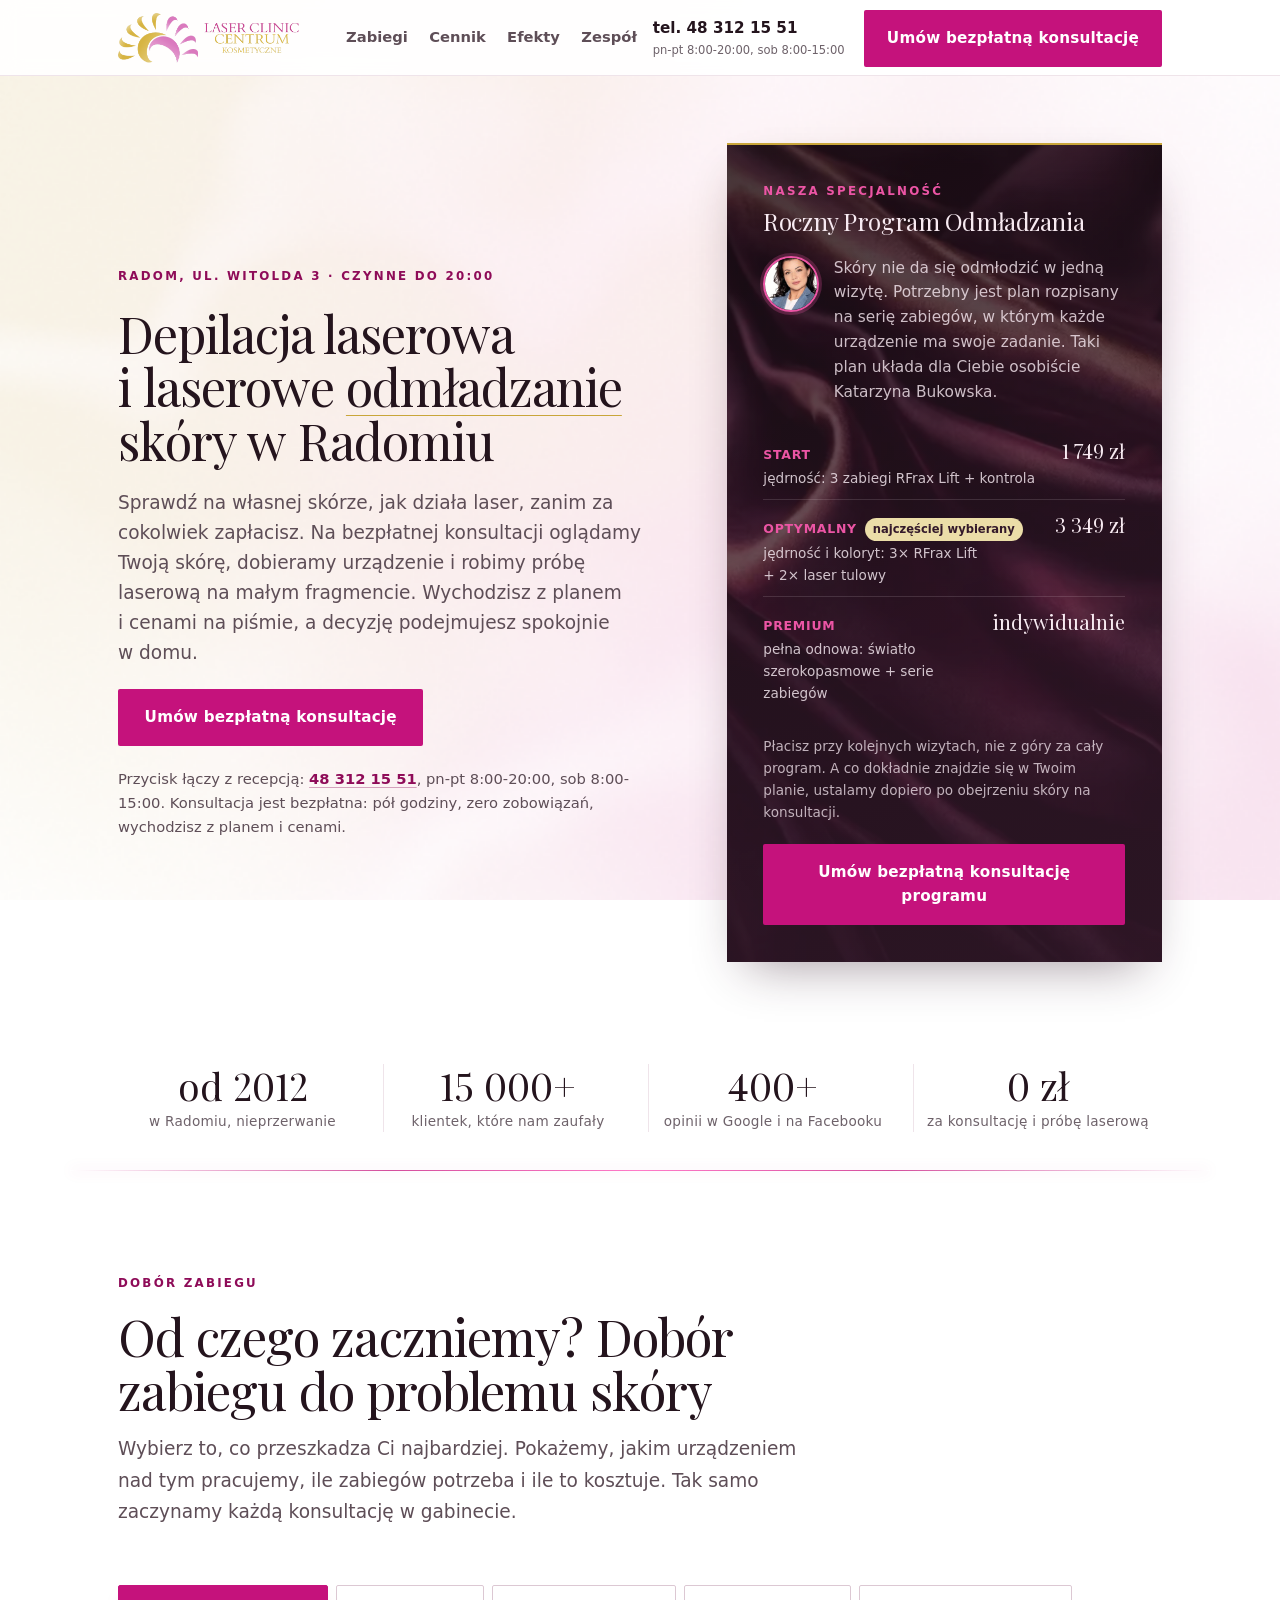
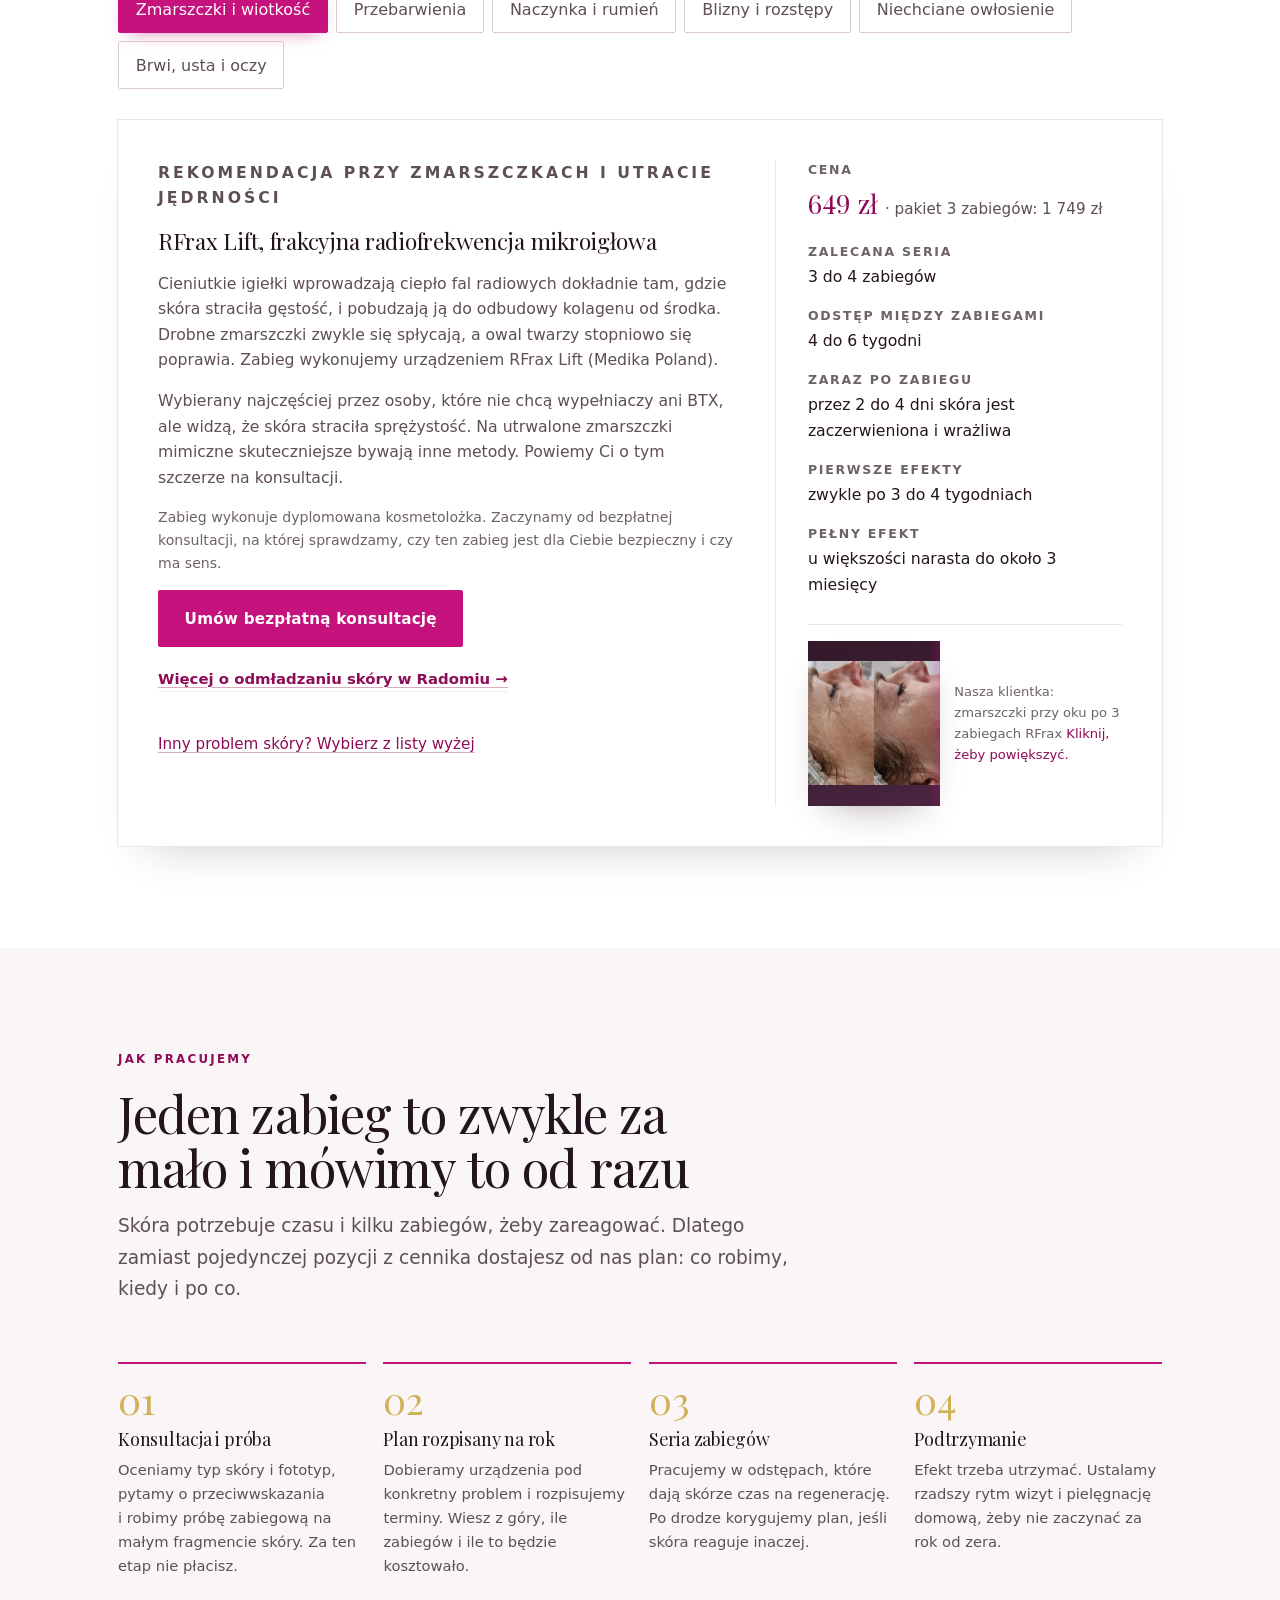
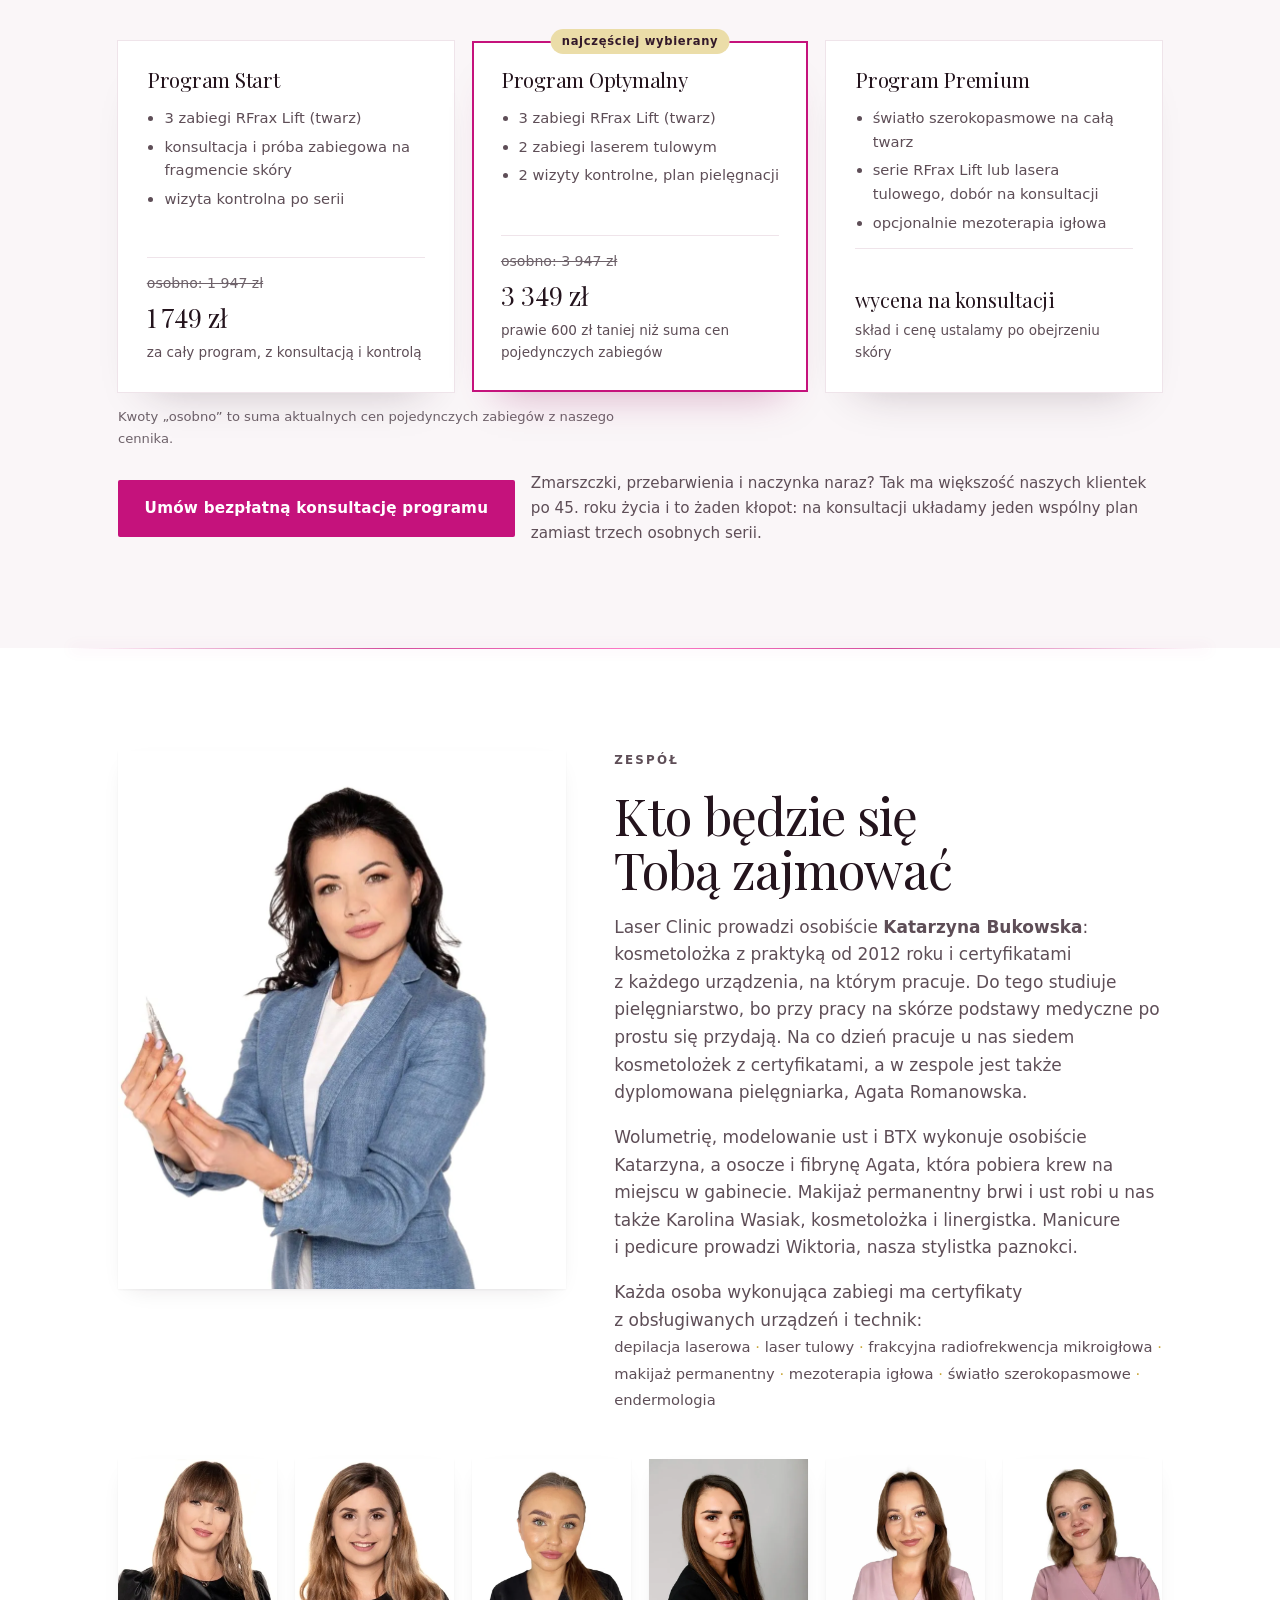
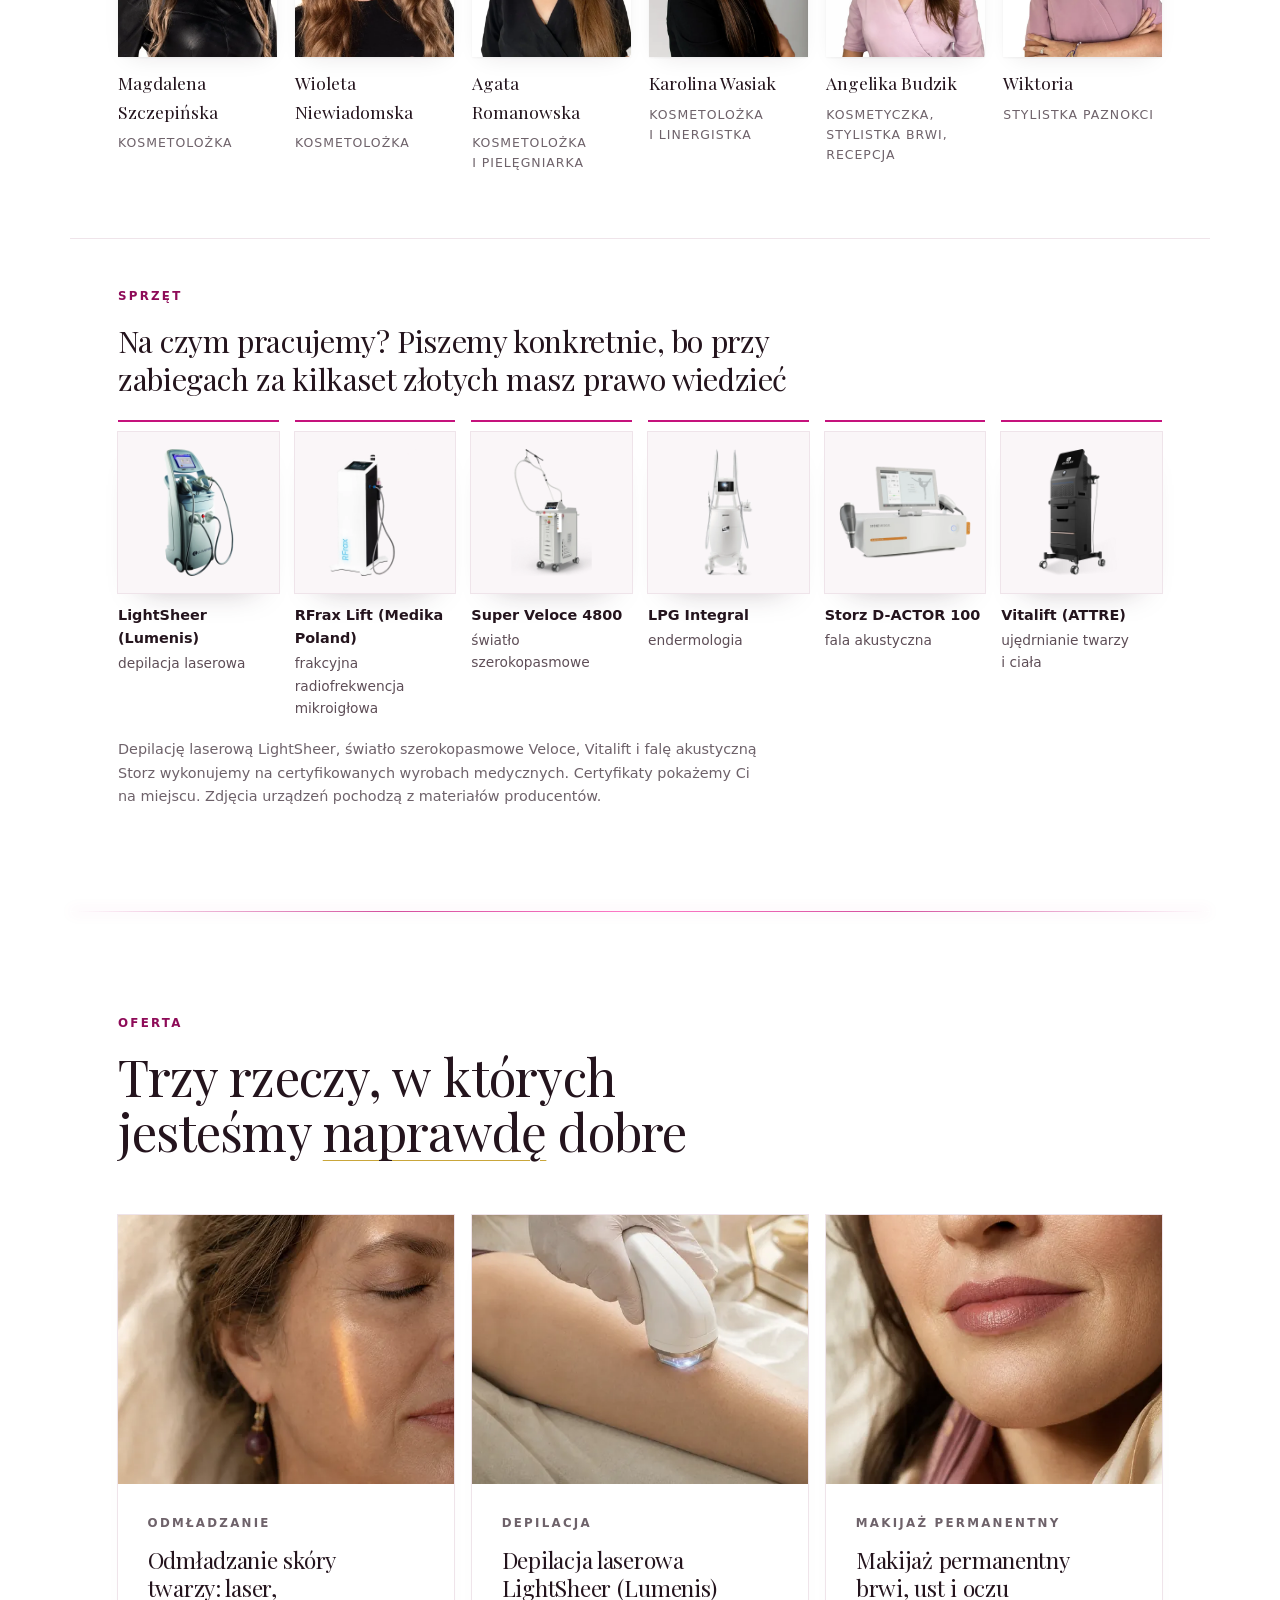
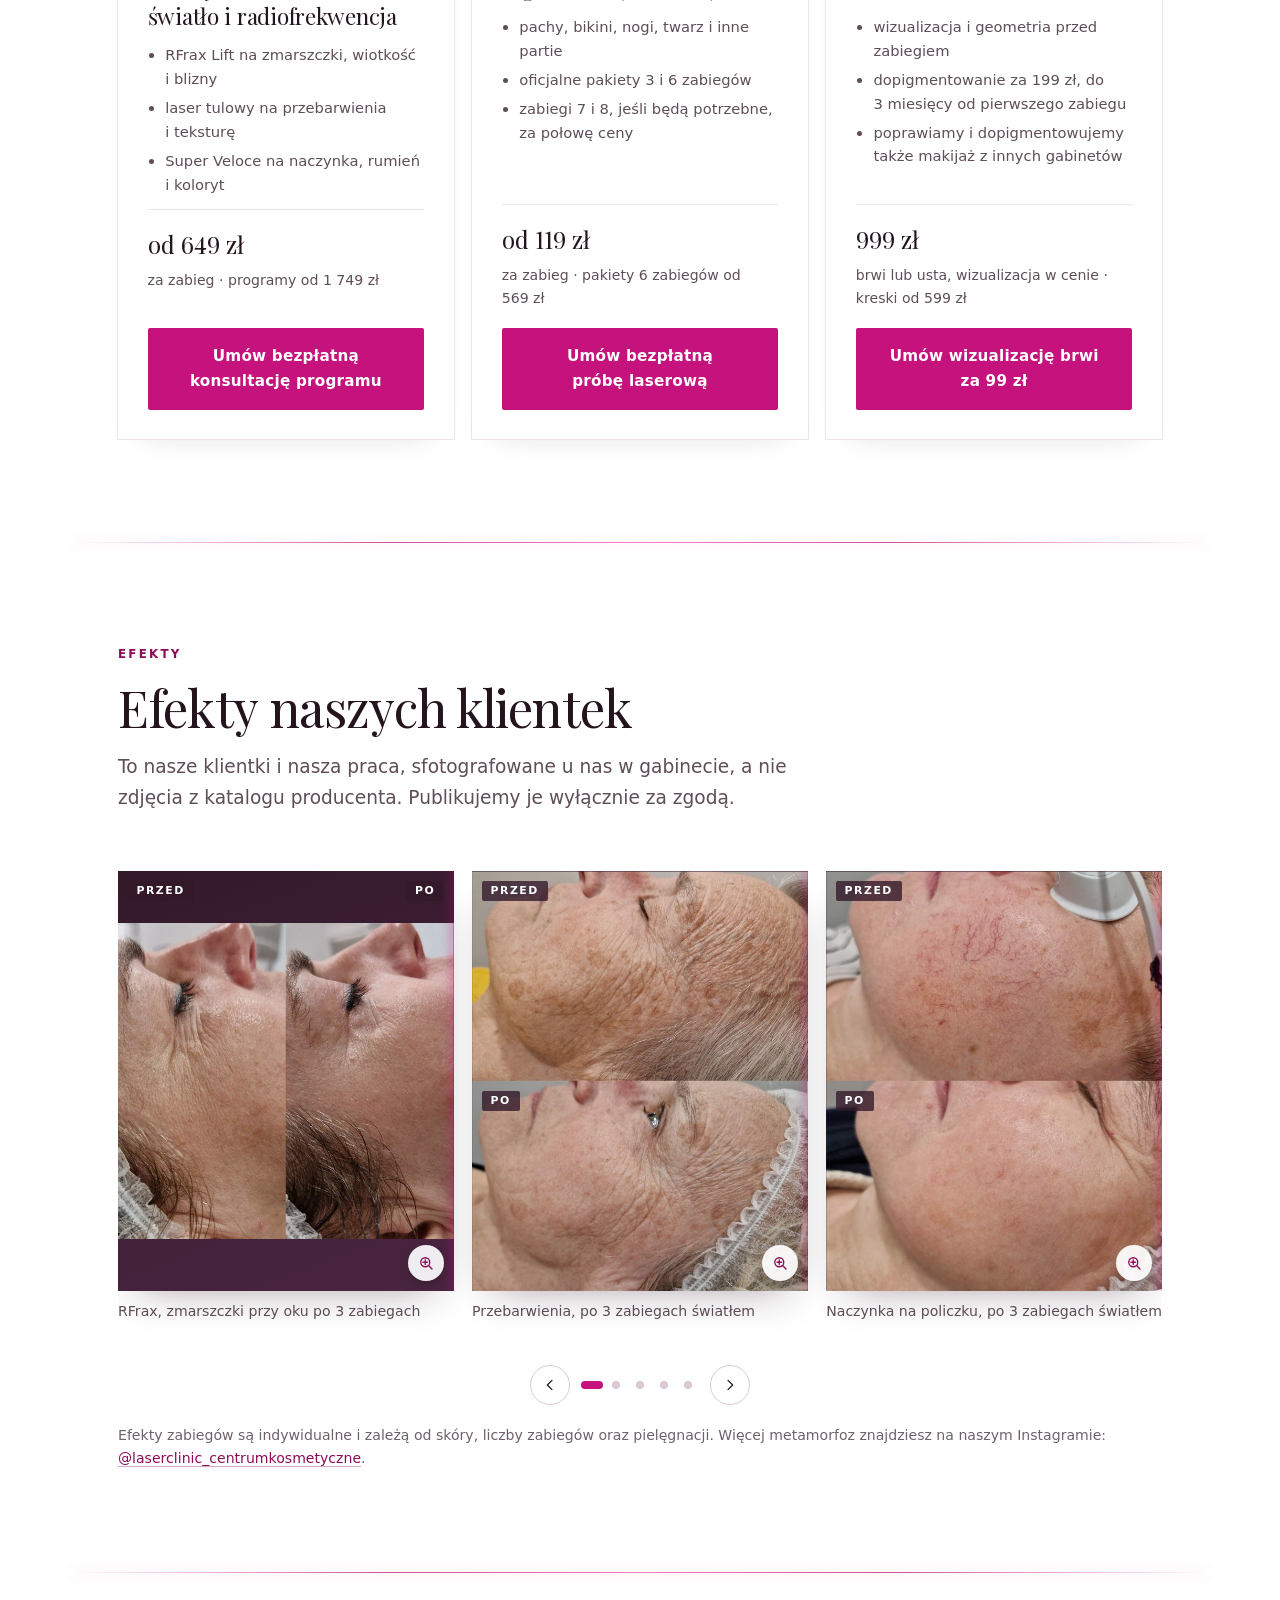
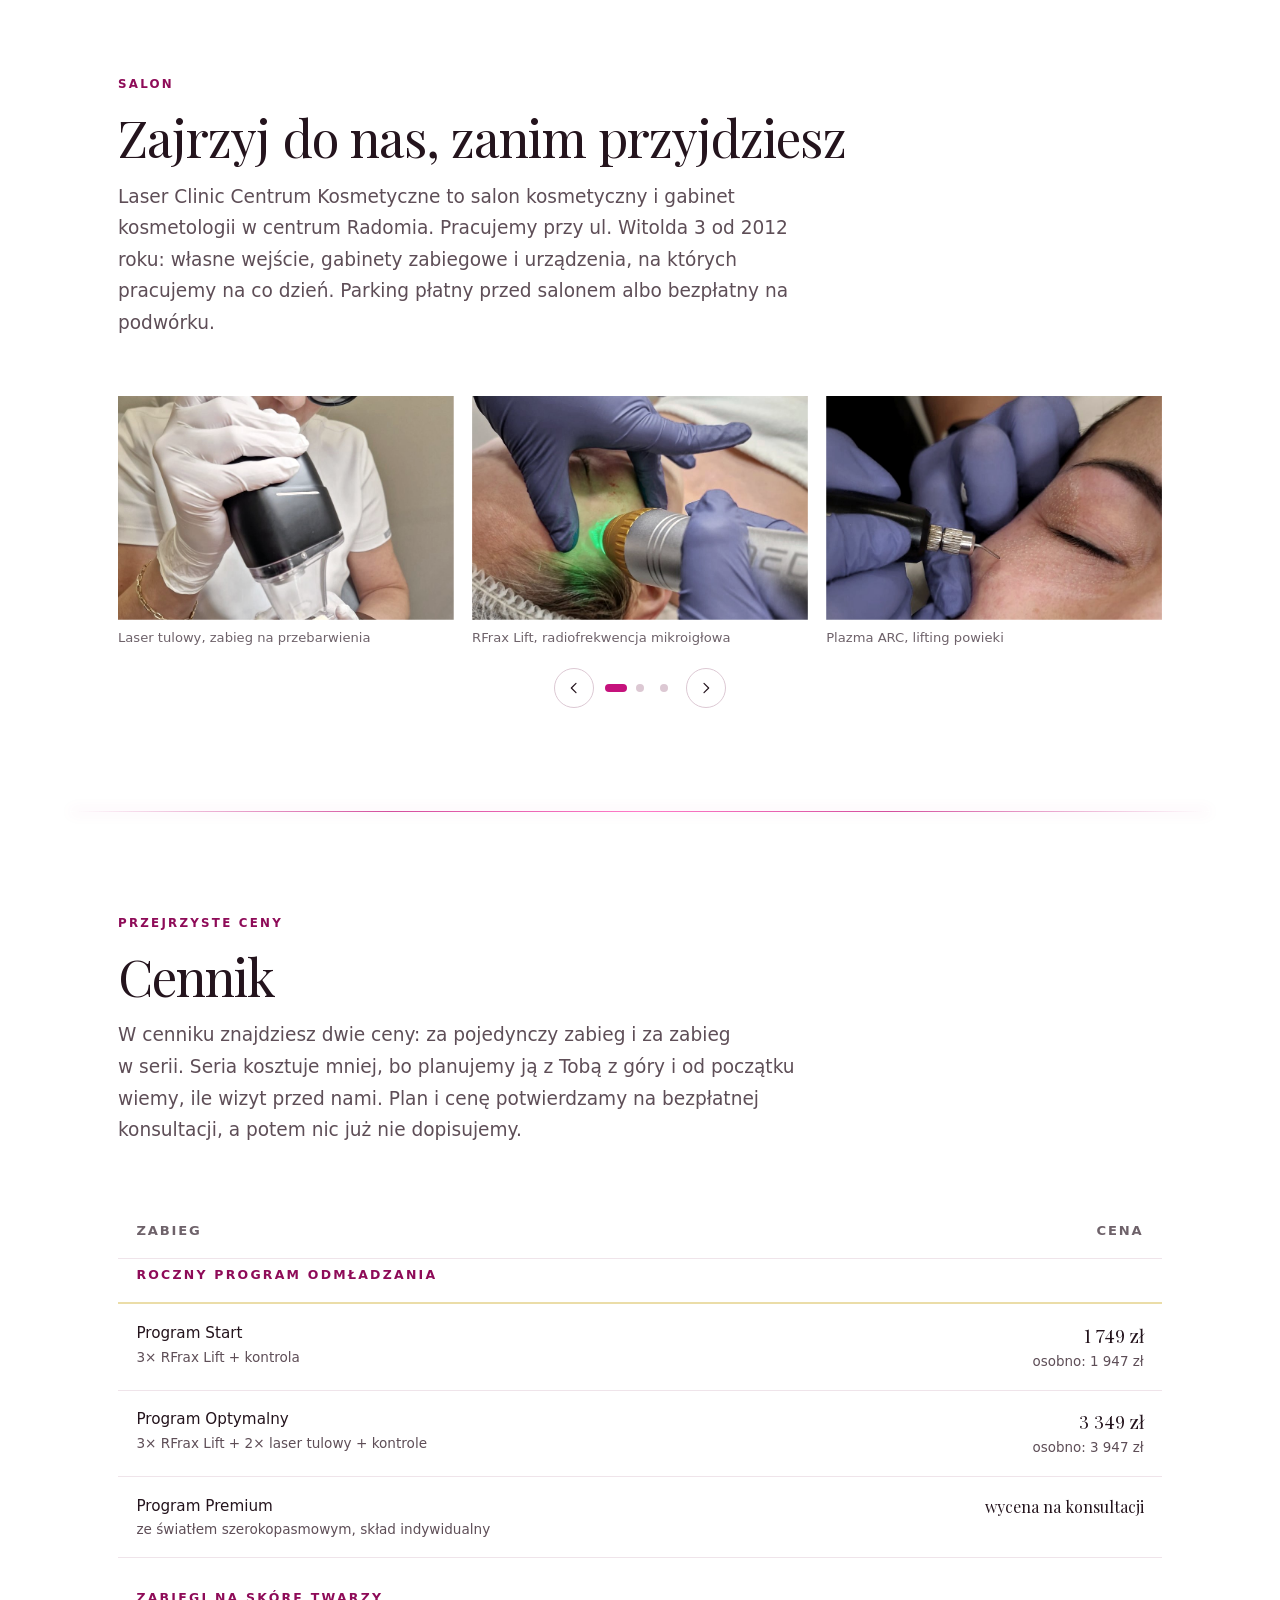
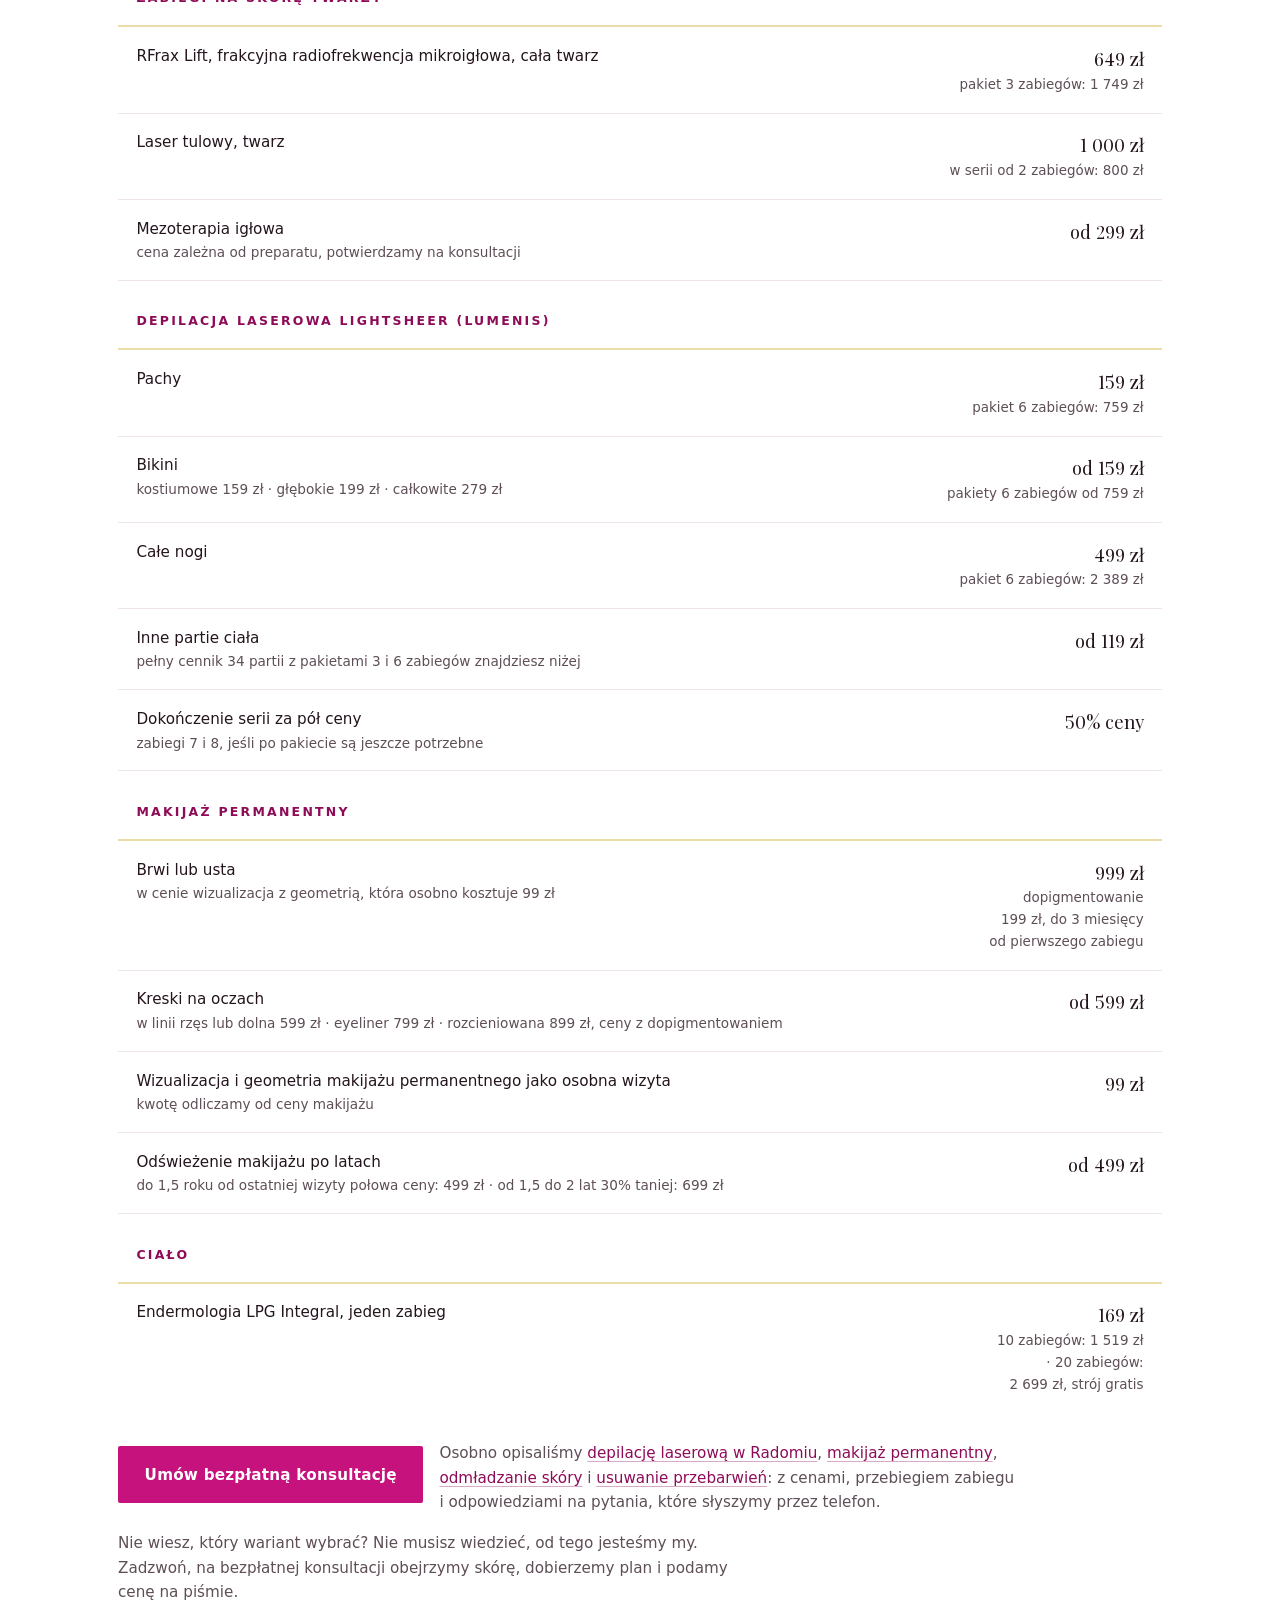
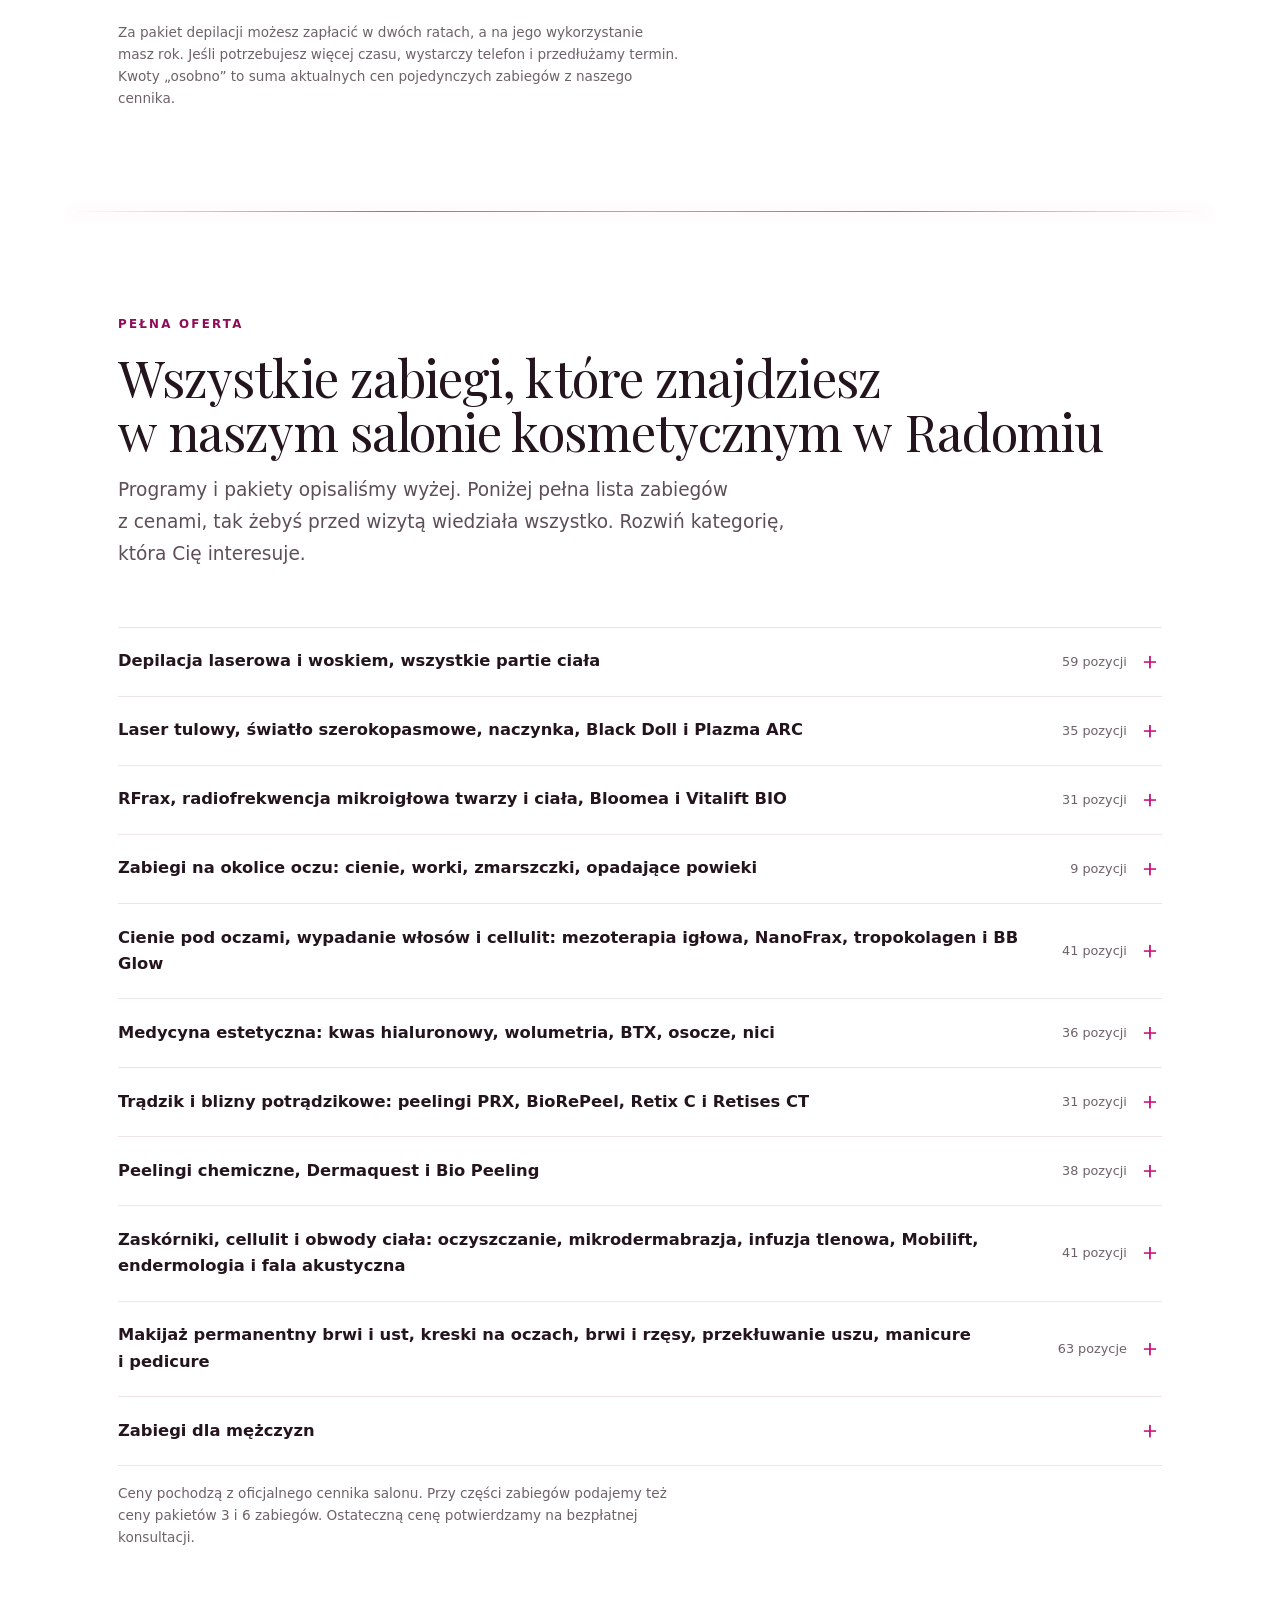
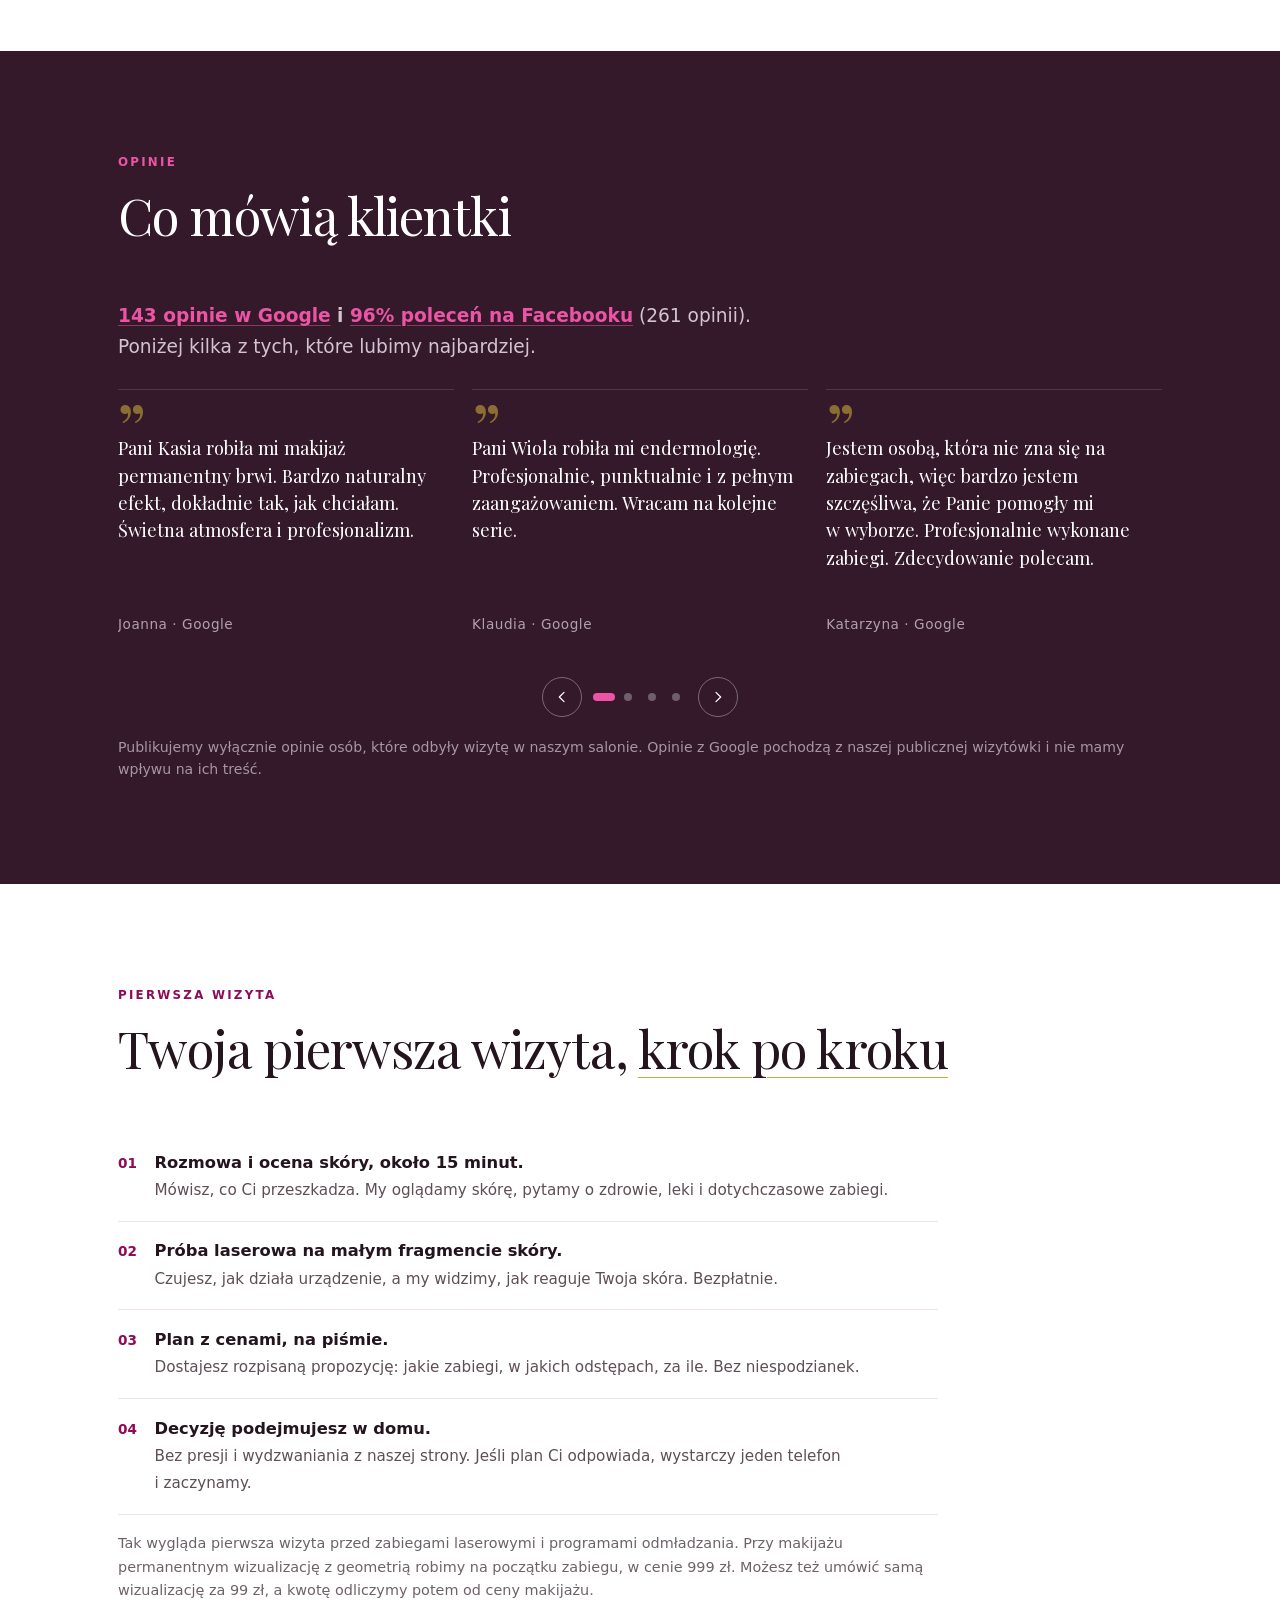
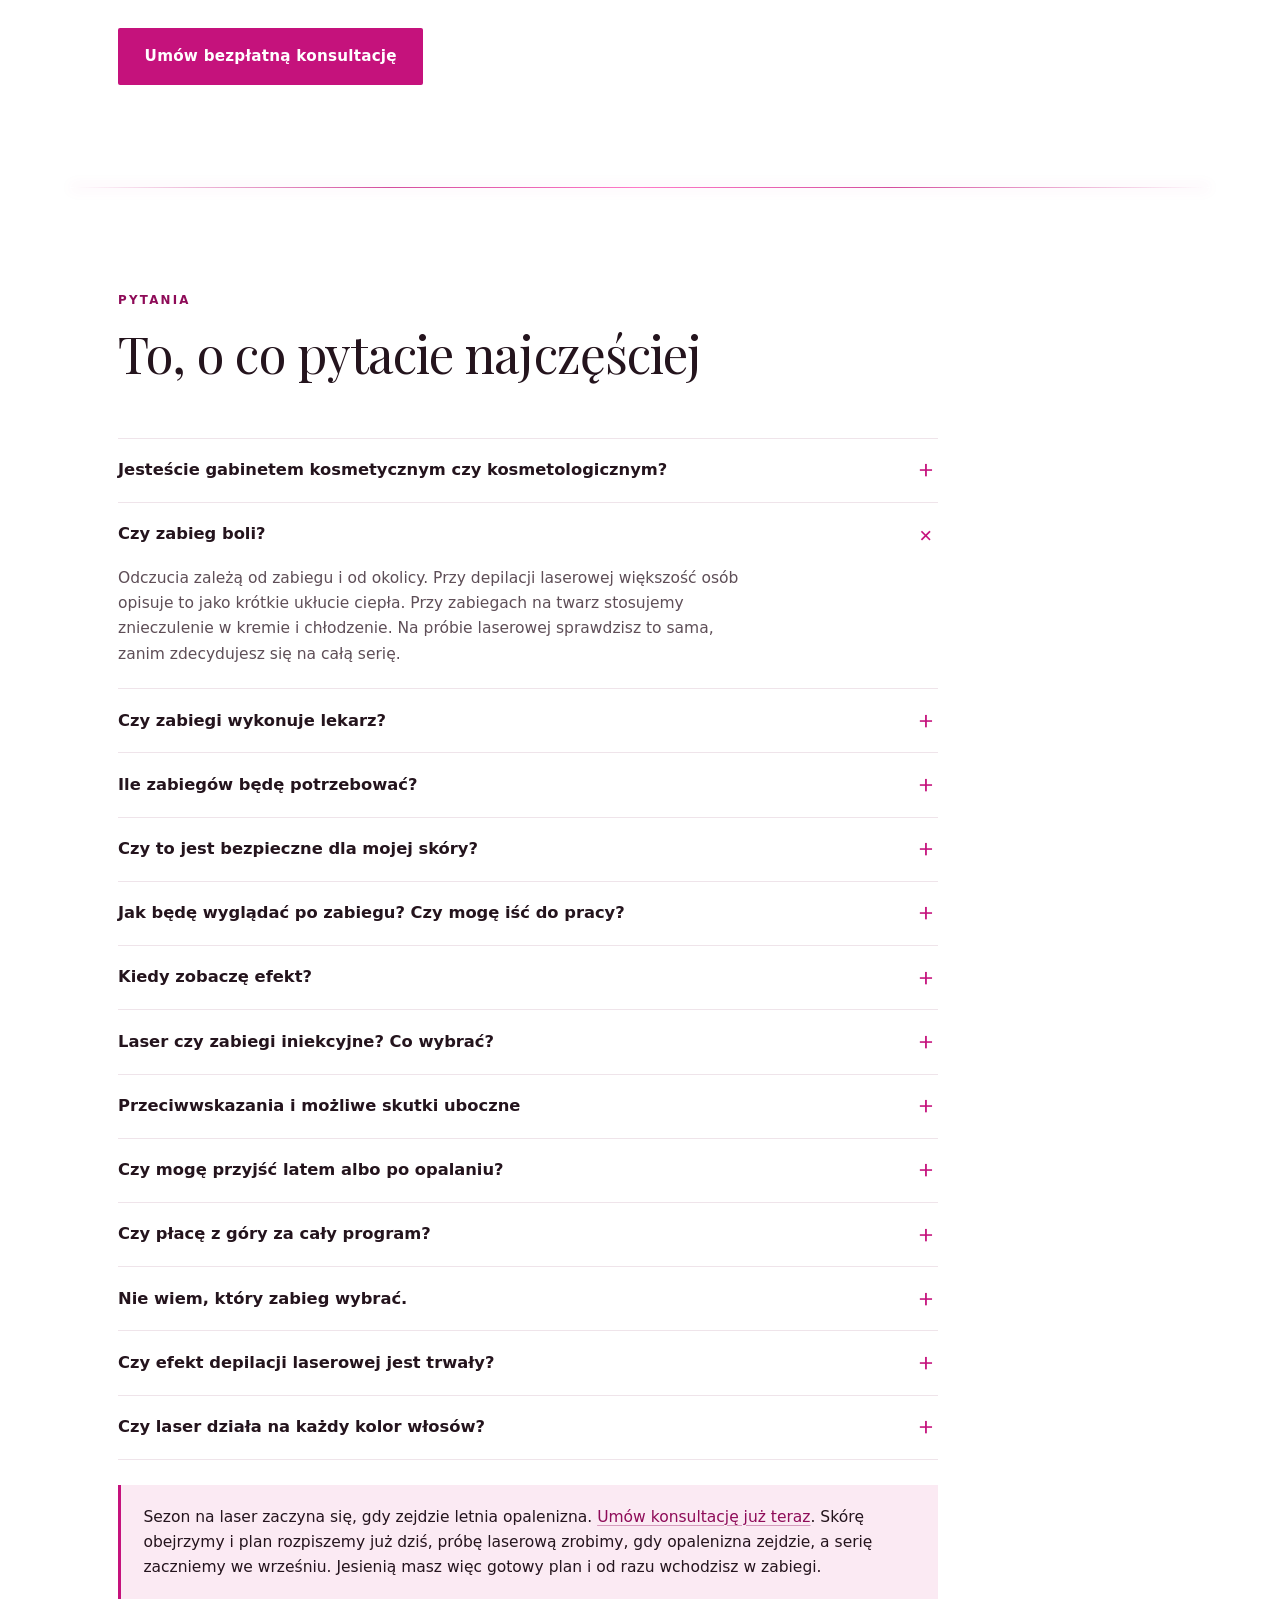
==== v3/index.html @ f75a3965 "v3: dane wyjete ze zdan, listy i tabele zamiast prozy" ====
<!doctype html>
<html lang="pl">
<head>
<meta charset="utf-8">
<meta name="robots" content="noindex, nofollow"><!-- STAGING -->
<meta name="viewport" content="width=device-width, initial-scale=1, viewport-fit=cover">
<title>Salon kosmetyczny w Radomiu, ul. Witolda 3 | Laser Clinic</title>
<meta name="description" content="Salon kosmetyczny w Radomiu, ul. Witolda 3. Depilacja laserowa, odmładzanie skóry, makijaż permanentny, brwi. Bezpłatna konsultacja, tel. 48 312 15 51.">
<link rel="canonical" href="https://laserclinic.radom.pl/">
<!-- do potwierdzenia: docelowa domena publikacji i skrzynka e-mail (laserclinic.radom.pl vs laser-clinic.pl) -->
<meta property="og:url" content="https://laserclinic.radom.pl/">
<meta property="og:type" content="website">
<meta property="og:locale" content="pl_PL">
<meta property="og:title" content="Salon kosmetyczny w Radomiu, ul. Witolda 3 | Laser Clinic">
<meta property="og:description" content="Bezpłatna konsultacja i próba laserowa w Radomiu. Depilacja LightSheer (Lumenis), RFrax Lift, laser tulowy, Super Veloce, makijaż permanentny.">
<meta property="og:image" content="https://laserclinic.radom.pl/og.jpg?v=3">
<meta property="og:image:width" content="1200">
<meta property="og:image:height" content="630">
<meta name="theme-color" content="#FFFFFF">
<link rel="preload" as="image" href="assets/hero-poster.webp?v=d5be28" type="image/webp" fetchpriority="high">
<link rel="icon" type="image/png" sizes="32x32" href="assets/favicon-32.png?v=2d1d42">
<link rel="icon" type="image/png" sizes="64x64" href="assets/favicon-64.png?v=34f503">
<link rel="apple-touch-icon" href="assets/apple-touch-icon.png?v=8142bc">

<script>document.documentElement.classList.add("js")</script>
<style>
  @font-face { font-family: 'Playfair Display'; font-style: normal; font-weight: 400; font-display: swap; src: url([data-uri]) format('woff2'); unicode-range: U+0100-02BA, U+02BD-02C5, U+02C7-02CC, U+02CE-02D7, U+02DD-02FF, U+0304, U+0308, U+0329, U+1D00-1DBF, U+1E00-1E9F, U+1EF2-1EFF, U+2020, U+20A0-20AB, U+20AD-20C0, U+2113, U+2C60-2C7F, U+A720-A7FF; }
@font-face { font-family: 'Playfair Display'; font-style: normal; font-weight: 400; font-display: swap; src: url([data-uri]) format('woff2'); unicode-range: U+0000-00FF, U+0131, U+0152-0153, U+02BB-02BC, U+02C6, U+02DA, U+02DC, U+0304, U+0308, U+0329, U+2000-206F, U+20AC, U+2122, U+2191, U+2193, U+2212, U+2215, U+FEFF, U+FFFD; }

  @font-face { font-family: "Avenir Fallback"; src: local("Roboto"), local("Segoe UI"); size-adjust: 96%; ascent-override: 92%; descent-override: 24%; line-gap-override: 0%; }
  :root {
    --ground: #FFFFFF;
    --surface: #FFFFFF;
    --surface-2: #FAF6F8;
    --ink: #24141D;
    --ink-2: #5E4E57;
    --ink-3: #6E626A;
    --line: #EFE4EA;
    --line-strong: #DCC8D3;
    --accent: #C5127C;
    --accent-deep: #8E0B58;
    --accent-tint: #FBEAF3;
    --plum: #33192A;
    --plum-ink: #F7EAF1;
    --plum-accent: #EC55A5;
    --shadow: 0 1px 2px rgba(36,20,29,.05), 0 8px 24px -12px rgba(36,20,29,.14);
    --gold: #C9A63A;
    --gold-soft: #EBDDA8;
    --ease-out: cubic-bezier(.2,.7,.2,1);
    --ease-in-out: cubic-bezier(.65,0,.35,1);

    --font-display: "Playfair Display", "Didot", "Bodoni 72", Georgia, "Times New Roman", serif;
    --font-body: "Avenir Next", "Avenir", "Avenir Fallback", "Segoe UI", system-ui, -apple-system, sans-serif;

    --wrap: 1140px;
    --gutter: clamp(1.15rem, 4vw, 3rem);
  }

  * { box-sizing: border-box; min-width: 0; }
  html { -webkit-text-size-adjust: 100%; }
  a, button, summary { -webkit-tap-highlight-color: transparent; }
  .skip { position: absolute; left: -999px; top: 1rem; z-index: 60; background: #fff; padding: .6rem 1rem; color: var(--accent-deep); }
  .skip:focus { left: 1rem; }
  html, body { overflow-x: hidden; }

  body {
    margin: 0;
    background: var(--ground);
    color: var(--ink);
    font-family: var(--font-body);
    font-size: 17px;
    line-height: 1.62;
    -webkit-font-smoothing: antialiased;
  }

  .wrap { width: 100%; max-width: var(--wrap); margin-inline: auto; padding-inline: var(--gutter); }

  h1, h2, h3 {
    font-family: var(--font-display);
    font-weight: 400;
    text-wrap: balance;
    letter-spacing: -0.012em;
    margin: 0;
  }
  h1 { font-size: clamp(2.15rem, 4.7vw, 3.15rem); line-height: 1.06; letter-spacing: -.02em; }
  @media (max-width: 720px) { h1 { font-size: clamp(1.95rem, 8.6vw, 2.35rem); line-height: 1.1; letter-spacing: -.01em; } }
  h2 { font-size: clamp(2rem, 4.6vw, 3.2rem); line-height: 1.06; letter-spacing: -.018em; }
  h3 { font-size: clamp(1.15rem, 2.2vw, 1.42rem); line-height: 1.24; }

  p { margin: 0; max-width: min(65ch, 100%); }
  a { color: inherit; }

  .eyebrow {
    font-size: .74rem; letter-spacing: .19em; text-transform: uppercase;
    color: var(--accent-deep); font-weight: 600; margin: 0;
    font-family: var(--font-body);
  }
  .eyebrow-muted { color: var(--ink-3); }

  section { padding-block: clamp(3.4rem, 8vw, 7rem); }
  .section-head { display: flex; flex-direction: column; gap: 1rem; margin-bottom: clamp(2.2rem, 4.5vw, 3.6rem); }
  .section-lead { color: var(--ink-2); font-size: clamp(1.02rem, 1.5vw, 1.16rem); line-height: 1.7; max-width: 58ch; }
  em.ac { font-style: normal; text-decoration: underline; text-decoration-color: var(--gold); text-decoration-thickness: 1px; text-underline-offset: .16em; }

  .num { font-variant-numeric: lining-nums tabular-nums; }
  td.price .amt, .plan-variants .v-price, .vcard .v-sum b, .spec dd.big, .card .price-line b, .call-number, .trust-item b, .hero-proof b { font-variant-numeric: lining-nums tabular-nums; }

  /* ---------- buttons ---------- */
  .btn {
    display: inline-flex; align-items: center; justify-content: center; gap: .55rem;
    padding: .95rem 1.6rem; border-radius: 2px;
    font-size: .95rem; font-weight: 600; letter-spacing: .015em;
    text-decoration: none; border: 1px solid transparent; cursor: pointer;
    transition: background-color .25s ease, color .25s ease, border-color .25s ease, transform .25s var(--ease-out), box-shadow .25s ease;
    font-family: var(--font-body); position: relative; overflow: hidden; isolation: isolate;
  }
  .btn-primary { background: var(--accent); color: #FFFFFF; }
  .btn-primary:hover { background: var(--accent-deep); }
  .btn-primary::after { content: ""; position: absolute; inset: 0; z-index: -1; pointer-events: none; background: linear-gradient(105deg, transparent 35%, rgba(255,255,255,.28) 50%, transparent 65%); transform: translateX(-130%); transition: transform .8s var(--ease-out); }
  @media (hover: hover) { .btn-primary:hover { transform: translateY(-1px); box-shadow: 0 12px 24px -12px rgba(197,18,124,.6); } .btn-primary:hover::after { transform: translateX(130%); } }
  .btn:active { transform: translateY(0) scale(.985); transition-duration: .08s; }
  .btn-ghost { border-color: var(--accent); color: var(--accent-deep); background: linear-gradient(var(--accent-tint), var(--accent-tint)) no-repeat 0 0 / 0% 100%; transition: background-size .35s var(--ease-out), border-color .25s, color .25s, transform .25s var(--ease-out); }
  .btn-ghost:hover { background-size: 100% 100%; border-color: var(--accent-deep); }
  .btn { text-align: center; }
  .btn-invert { background: #FFFFFF; color: #8E0B58; }
  .btn-invert:hover { background: #FBEAF3; color: #8E0B58; }
  .btn:focus-visible, a:focus-visible, button:focus-visible, summary:focus-visible {
    outline: 2px solid var(--accent); outline-offset: 3px;
  }

  /* ---------- header ---------- */
  header.site {
    position: sticky; top: 0; z-index: 40; position: -webkit-sticky;
    background: rgba(255,255,255,.92);
    background: color-mix(in srgb, var(--ground) 92%, transparent);
    backdrop-filter: blur(10px); -webkit-backdrop-filter: blur(10px);
    transition: box-shadow .3s ease;
  }
  header.site::after { content: ""; position: absolute; left: 0; right: 0; bottom: 0; height: 1px; background: var(--line); transition: background .35s, box-shadow .35s; pointer-events: none; }
  header.site.is-scrolled { box-shadow: 0 8px 24px -18px rgba(51,25,42,.25); }
  header.site.is-scrolled::after { background: linear-gradient(90deg, transparent, rgba(197,18,124,.9) 30%, #FF7AC8 50%, rgba(197,18,124,.9) 70%, transparent); box-shadow: 0 0 10px rgba(197,18,124,.3); }
  .brand img { transform-origin: left center; transition: transform .3s var(--ease-out); }
  .is-scrolled .brand img { transform: scale(.86); }
  .bar { display: flex; align-items: center; justify-content: space-between; gap: 1rem; padding-block: .6rem; position: relative; }
  .brand img { display: block; height: 52px; width: auto; }
  .site-nav { display: none; gap: 1.1rem; margin-inline: 2rem auto; }
  .site-nav a { font-size: .92rem; font-weight: 600; text-decoration: none; color: var(--ink-2); padding: .3rem 0; border-bottom: 2px solid transparent; white-space: nowrap; }
  .site-nav a:hover { color: var(--accent-deep); border-bottom-color: var(--accent); }
  @media (min-width: 1000px) { .site-nav { display: flex; } .head-tel small { display: none; } .head-actions { gap: 1rem; } .head-actions .btn { padding: .8rem 1.1rem; font-size: .9rem; white-space: nowrap; } .brand img { height: 46px; } }
  @media (min-width: 1280px) { .site-nav { gap: 1.35rem; } .head-tel small { display: block; } .head-actions .btn { padding: .95rem 1.4rem; font-size: .95rem; } .brand img { height: 52px; } }
  .nav-toggle {
    display: none; width: 44px; height: 44px; padding: 10px; border: 1px solid var(--line-strong); border-radius: 2px;
    background: var(--surface); cursor: pointer; flex-direction: column; justify-content: space-between;
  }
  .nav-toggle span { display: block; height: 2px; background: var(--ink); border-radius: 2px; transition: transform .2s ease, opacity .2s ease; }
  .nav-toggle[aria-expanded="true"] span:nth-child(1) { transform: translateY(9px) rotate(45deg); }
  .nav-toggle[aria-expanded="true"] span:nth-child(2) { opacity: 0; }
  .nav-toggle[aria-expanded="true"] span:nth-child(3) { transform: translateY(-9px) rotate(-45deg); }
  @media (max-width: 999px) {
    .nav-toggle { display: flex; }
    .site-nav { margin: 0; }
    .site-nav.open {
      display: flex; flex-direction: column; gap: 0;
      position: absolute; left: 0; right: 0; top: 100%;
      background: var(--surface); border-bottom: 1px solid var(--line); box-shadow: var(--shadow);
      padding: .5rem var(--gutter) 1rem;
    }
    .site-nav.open a { padding: .85rem 0; border-bottom: 1px solid var(--line); font-size: 1.02rem; }
    .site-nav.open a:last-child { border-bottom: 0; }
  }
  .head-actions { display: flex; align-items: center; gap: 1.25rem; }
  .head-tel { font-weight: 600; font-size: .95rem; text-decoration: none; white-space: nowrap; }
  .head-tel:hover { color: var(--accent-deep); }
  .head-tel small { display: block; font-weight: 400; font-size: .72rem; color: var(--ink-3); text-align: right; }
  @media (max-width: 720px) { .head-actions .btn { display: none; } .head-tel small { display: none; } .head-tel { display: inline-flex; align-items: center; gap: .4rem; min-height: 42px; padding: 0 .85rem; border: 1.5px solid var(--accent); border-radius: 999px; color: var(--accent-deep); font-weight: 700; font-size: .98rem; } .head-tel .pre { display: none; } .head-tel::before { content: ""; width: 15px; height: 15px; background: currentColor; -webkit-mask: url("data:image/svg+xml,%3Csvg xmlns=%27http://www.w3.org/2000/svg%27 viewBox=%270 0 24 24%27%3E%3Cpath d=%27M6.6 10.8a15.1 15.1 0 0 0 6.6 6.6l2.2-2.2a1 1 0 0 1 1-.25 11.4 11.4 0 0 0 3.6.6 1 1 0 0 1 1 1V20a1 1 0 0 1-1 1A17 17 0 0 1 3 4a1 1 0 0 1 1-1h3.5a1 1 0 0 1 1 1c0 1.25.2 2.45.6 3.6a1 1 0 0 1-.25 1z%27/%3E%3C/svg%3E") center/contain no-repeat; mask: url("data:image/svg+xml,%3Csvg xmlns=%27http://www.w3.org/2000/svg%27 viewBox=%270 0 24 24%27%3E%3Cpath d=%27M6.6 10.8a15.1 15.1 0 0 0 6.6 6.6l2.2-2.2a1 1 0 0 1 1-.25 11.4 11.4 0 0 0 3.6.6 1 1 0 0 1 1 1V20a1 1 0 0 1-1 1A17 17 0 0 1 3 4a1 1 0 0 1 1-1h3.5a1 1 0 0 1 1 1c0 1.25.2 2.45.6 3.6a1 1 0 0 1-.25 1z%27/%3E%3C/svg%3E") center/contain no-repeat; } .brand img { height: 42px; } }
  @media (max-width: 380px) { .head-tel { font-size: .9rem; padding-inline: .6rem; } }

  /* ---------- hero ---------- */
  .hero { padding-top: clamp(2.4rem, 5.5vw, 4.2rem); padding-bottom: clamp(2.4rem, 5.5vw, 4rem); }
  .hero-grid { display: grid; gap: clamp(2rem, 5vw, 3.4rem); grid-template-columns: 1fr; }
  @media (min-width: 940px) { .hero-grid { grid-template-columns: 1.12fr .88fr; align-items: center; } }
  .hero-copy { display: flex; flex-direction: column; gap: 1.3rem; align-items: flex-start; min-width: 0; }
  .hero-copy > * { max-width: 100%; }
  .hero-grid > * { min-width: 0; }
  .hero-lead { font-size: clamp(1.02rem, 1.7vw, 1.16rem); color: var(--ink-2); }
  .hero-cta { display: flex; flex-wrap: wrap; gap: .75rem; }
  .hero-note { font-size: .92rem; color: var(--ink-2); }

  .hero-card {
    position: relative; overflow: hidden; isolation: isolate;
    background: var(--plum);
    color: var(--plum-ink);
    box-shadow: 0 22px 48px -20px rgba(51,25,42,.45);
    border-top: 2px solid var(--gold);
    padding: clamp(1.6rem, 3.4vw, 2.3rem);
    display: flex; flex-direction: column; gap: 1.3rem;
  }
  .hero-card::before { content: ""; position: absolute; inset: -12% 0; z-index: -2; background: url("assets/hero-poster.jpg?v=d9789d") center / cover no-repeat; background-image: -webkit-image-set(url("assets/hero-poster.webp?v=d5be28") type("image/webp"), url("assets/hero-poster.jpg?v=d9789d") type("image/jpeg")); background-image: image-set(url("assets/hero-poster.webp?v=d5be28") type("image/webp"), url("assets/hero-poster.jpg?v=d9789d") type("image/jpeg")); transform: translate3d(0, var(--py, 0px), 0) scale(1.04); }
  .hero-card::after { content: ""; position: absolute; inset: 0; z-index: -1; background: linear-gradient(160deg, rgba(23,13,19,.8) 0%, rgba(51,25,42,.7) 55%, rgba(51,25,42,.86) 100%); }
  .hero-card > * { position: relative; z-index: 1; }
  .hero-card .hero-video { position: absolute; inset: -12% 0; z-index: -2; width: 100%; height: 124%; object-fit: cover; opacity: 0; transition: opacity 1.4s ease; transform: translate3d(0, var(--py, 0px), 0) scale(1.04); pointer-events: none; }
  .hero-card .hero-video.is-on { opacity: 1; }
  .hero-card .sheen { position: absolute; inset: 0; z-index: 0; pointer-events: none; background: linear-gradient(115deg, transparent 40%, rgba(255,255,255,.14) 50%, transparent 60%); transform: translateX(-130%); }
  .owner { display: flex; gap: .9rem; align-items: flex-start; }
  .owner img { width: 56px; height: 56px; border-radius: 50%; object-fit: cover; flex: none; border: 2px solid var(--plum-accent); box-shadow: 0 0 0 3px rgba(236,85,165,.25); }
  .hero-proof { list-style: none; margin: 0; padding: 0; display: grid; grid-template-columns: repeat(4, 1fr); width: 100%; gap: 0; font-size: .84rem; color: var(--ink-2); border-block: 1px solid var(--line); }
  @media (max-width: 420px) { .hero-proof { grid-template-columns: repeat(2, 1fr); } .hero-proof li:nth-child(odd) { border-left: 0; } .hero-proof li:nth-child(n+3) { border-top: 1px solid var(--line); } }
  @media (max-width: 720px) { .hero-cta, .hero-cta .btn { width: 100%; } .price-cta .btn, .callback .btn, .concern-panel .btn, .card .btn, .hero-card .btn { width: 100%; } .hero-card .btn { align-self: stretch; } .btn-primary { min-height: 56px; } .callback .btn { align-self: stretch !important; } }
  @media (max-width: 480px) { .hero { padding-top: 1.6rem; } .hero-copy { gap: 1rem; } .hero-lead { font-size: .98rem; line-height: 1.55; } }
  .hero-proof li { display: flex; flex-direction: column; gap: .05rem; align-items: center; text-align: center; padding: .7rem .25rem; }
  .hero-proof li + li { border-left: 1px solid var(--line); }
  .hero-proof b { font-family: var(--font-display); font-weight: 400; font-size: 1.4rem; line-height: 1.1; color: var(--ink); }
  @media (min-width: 940px) { .hero-proof { display: none; } }
  @media (max-width: 939px) { .hero-card { margin-inline: calc(-1 * var(--gutter)); padding-inline: var(--gutter); } .hero { overflow-x: clip; } }
  .hero-card h2 { color: var(--plum-ink); font-size: 1.5rem; }
  .hero-card > p, .hero-card .owner p { color: rgba(247,234,241,.8); color: color-mix(in srgb, var(--plum-ink) 80%, transparent); font-size: .96rem; }
  .plan-variants { display: flex; flex-direction: column; gap: 0; margin: 0; padding: 0; list-style: none; }
  .plan-variants li {
    display: flex; justify-content: space-between; align-items: baseline; gap: 1rem;
    font-size: .93rem; padding: .6rem 0;
    border-bottom: 1px solid rgba(247,234,241,.14);
    border-bottom: 1px solid color-mix(in srgb, var(--plum-ink) 14%, transparent);
  }
  .plan-variants li:last-child { border-bottom: 0; }
  .plan-variants .v-name { display: flex; flex-direction: column; gap: .1rem; min-width: 0; flex: 1 1 auto; }
  .plan-variants .v-name b { letter-spacing: .06em; font-size: .78rem; text-transform: uppercase; color: var(--plum-accent); display: flex; flex-wrap: wrap; align-items: center; gap: .3rem .5rem; }
  .vflag { font-style: normal; text-transform: none; letter-spacing: 0; font-size: .72rem; font-weight: 600; background: var(--gold-soft); color: var(--plum); padding: .12rem .5rem; border-radius: 999px; }
  @media (max-width: 939px) { .hero-card > p, .hero-card .owner p { color: rgba(247,234,241,.92); } .plan-variants .v-name span { color: rgba(247,234,241,.9); font-size: .92rem; } }
  .plan-variants .v-name span { color: rgba(247,234,241,.82); color: color-mix(in srgb, var(--plum-ink) 82%, transparent); font-size: .85rem; }
  .plan-variants .v-price { font-family: var(--font-display); font-size: 1.25rem; white-space: nowrap; flex: none; text-align: right; }
  .hero-card .card-note { font-size: .85rem; color: rgba(247,234,241,.74); color: color-mix(in srgb, var(--plum-ink) 74%, transparent); }
  .hero-card .btn { align-self: flex-start; }

  /* ---------- trust strip ---------- */
  .trust { padding-block: clamp(1.6rem, 3vw, 2.6rem); }
  @media (max-width: 939px) { .trust { display: none; } }
  .trust-row { display: grid; gap: 1.5rem 1rem; grid-template-columns: repeat(2, 1fr); }
  @media (min-width: 780px) { .trust-row { grid-template-columns: repeat(4, 1fr); } .trust-item + .trust-item { border-left: 1px solid var(--line); } }
  .trust-item { display: flex; flex-direction: column; gap: .2rem; align-items: center; text-align: center; padding-inline: .5rem; }
  .trust-item b { font-family: var(--font-display); font-size: clamp(1.9rem, 3vw, 2.5rem); line-height: 1.1; font-weight: 400; color: var(--ink); }
  .trust-item span { font-size: .85rem; color: var(--ink-3); letter-spacing: .02em; }
  .stars { position: relative; display: inline-block; color: var(--line-strong); letter-spacing: .1em; }
  .stars .stars-fill { position: absolute; left: 0; top: 0; width: 90%; overflow: hidden; white-space: nowrap; color: var(--gold); letter-spacing: .1em; }

  /* ---------- concern selector ---------- */
  .concern-tabs { display: flex; flex-wrap: wrap; gap: .5rem; margin-bottom: 1.9rem; scroll-margin-top: 96px; }
  .concern-tab {
    font-family: var(--font-body); font-size: 1rem;
    min-height: 48px; padding: .62rem 1.05rem;
    border: 1px solid var(--line-strong); background: transparent; color: var(--ink-2);
    border-radius: 2px; cursor: pointer; min-height: 48px;
    transition: background-color .25s ease, color .25s ease, border-color .25s ease, box-shadow .25s ease, transform .2s var(--ease-out);
  }
  .concern-tab:hover { border-color: var(--accent); color: var(--accent-deep); }
  @media (max-width: 480px) { .concern-tabs { display: grid; grid-template-columns: 1fr 1fr; gap: .5rem; } .concern-tab { width: 100%; padding-inline: .5rem; text-align: center; font-size: .95rem; } }
  .concern-tab:active { transform: scale(.97); }
  .concern-tab[aria-selected="true"] { background: var(--accent); border-color: var(--accent); color: #FFFFFF; box-shadow: 0 8px 18px -10px rgba(197,18,124,.6); }

  .concern-panel {
    background: var(--surface); border: 0; box-shadow: 0 0 0 1px var(--line), 0 28px 44px -32px rgba(51,25,42,.28);
    padding: clamp(1.5rem, 3.4vw, 2.5rem);
    display: grid; gap: clamp(1.4rem, 3vw, 2.5rem);
  }
  .concern-panel[hidden] { display: none; }
  @media (min-width: 860px) { .concern-panel { grid-template-columns: 1.25fr .75fr; } }
  .concern-main { display: flex; flex-direction: column; gap: 1rem; align-items: flex-start; }
  .concern-main p { color: var(--ink-2); font-size: .98rem; }
  .concern-main .who { font-size: .88rem; color: var(--ink-3); }
  .more { width: 100%; }
  .more summary { display: none; }
  .more > p + p { margin-top: 1rem; }
  @media (max-width: 859px) {
    .more summary { display: flex; align-items: center; min-height: 44px; cursor: pointer; font-weight: 600; color: var(--accent-deep); list-style: none; }
    .more summary::-webkit-details-marker { display: none; }
    .more summary::after { content: "+"; margin-left: auto; font-family: var(--font-display); font-size: 1.4rem; color: var(--accent); }
    .more[open] summary::after { content: "×"; }
    .more:not([open]) { border-bottom: 1px solid var(--line); }
  }
  .panel-more { display: inline-block; margin: .2rem 0 .9rem; font-size: .93rem; font-weight: 600; color: var(--accent-deep); text-decoration: none; border-bottom: 1px solid var(--accent-tint); }
  .panel-more:hover { border-bottom-color: var(--accent); }
  .panel-more::after { content: " \2192"; }
  .back-tabs { font-size: .95rem; color: var(--accent-deep); display: inline-flex; align-items: center; min-height: 44px; }
  .concern-side {
    border-left: 1px solid var(--line); padding-left: clamp(1.2rem, 2.5vw, 2rem);
    display: flex; flex-direction: column; gap: 1.05rem;
  }
  .side-fx { margin: .4rem 0 0; display: flex; flex-direction: column; gap: .45rem; }
  @media (min-width: 860px) {
    .side-fx { display: grid; grid-template-columns: 132px 1fr; gap: .9rem; align-items: center; margin-top: .6rem; padding-top: 1rem; border-top: 1px solid var(--line); }
    .side-fx .fx-frame::before, .side-fx .fx-frame::after { display: none; }
    .side-fx figcaption::after { content: " Kliknij, żeby powiększyć."; color: var(--accent-deep); }
  }
  .side-fx figcaption { font-size: .82rem; color: var(--ink-3); }
  @media (max-width: 859px) {
    .concern-panel { display: flex; flex-direction: column; }
    .concern-main { display: contents; }
    .concern-main > .eyebrow { order: -3; }
    .concern-main > h3 { order: -2; margin-bottom: .2rem; }
    .concern-panel .btn { align-self: stretch; }
    .concern-side { order: -1; border-left: 0; border-bottom: 1px solid var(--line); padding: 0 0 1.2rem; display: grid; grid-template-columns: 42fr 58fr; gap: .9rem 1.1rem; }
    .concern-side .spec:first-child { grid-column: 1 / -1; }
    .concern-side .side-fx { grid-column: 1; grid-row: 2 / span 3; margin: 0; }
    .concern-side .spec:not(:first-child) { grid-column: 2; }
    .concern-side.no-fx .spec:not(:first-child) { grid-column: auto; }
    .spec dd.big { font-size: 1.85rem; }
    .spec dd.big small { display: block; font-size: .9rem; margin-top: .1rem; }
    .concern-side .spec dd.big small::before { content: none; }
  }
  .concern-panel.is-entering .concern-main, .concern-panel.is-entering .concern-main > * { animation: panelIn .32s var(--ease-out) both; }
  .concern-panel.is-entering .concern-side { animation: panelIn .32s var(--ease-out) 90ms both; }
  @keyframes panelIn { from { opacity: 0; transform: translateY(8px); } to { opacity: 1; transform: none; } }
  .spec { display: flex; flex-direction: column; gap: .12rem; }
  .spec dt { font-size: .78rem; letter-spacing: .14em; text-transform: uppercase; color: var(--ink-3); font-weight: 600; }
  .spec dd { margin: 0; font-size: .98rem; }
  .spec dd.big { font-family: var(--font-display); font-size: 1.65rem; color: var(--accent-deep); }
  .spec dd.big small { font-size: .95rem; font-family: var(--font-body); color: var(--ink-2); }
  .spec dd.big small::before { content: "· "; }

  /* ---------- program ---------- */
  .program { background: var(--surface-2); }
  .steps { display: grid; gap: 1.5rem; grid-template-columns: 1fr; }
  @media (min-width: 780px) { .steps { grid-template-columns: repeat(4, 1fr); gap: 1.1rem; } }
  .step { display: flex; flex-direction: column; gap: .5rem; padding-top: 1.1rem; position: relative; }
  .step::after { content: ""; position: absolute; left: 0; top: 0; height: 2px; width: 100%; background: var(--accent); }
  .step::before { content: attr(data-n); display: block; font-family: var(--font-display); font-size: 2.4rem; line-height: 1; color: var(--gold); opacity: .85; margin-bottom: .1rem; }
  .step .n { display: none; }
  @media (min-width: 480px) and (max-width: 779px) { .steps { grid-template-columns: 1fr 1fr; gap: 1.2rem 1rem; } }
  .step .n { font-family: var(--font-body); font-weight: 600; font-size: .8rem; color: var(--accent-deep); letter-spacing: .08em; font-variant-numeric: tabular-nums; }
  .step h3 { font-size: 1.12rem; }
  .step p { font-size: .92rem; color: var(--ink-2); }

  .variant-cards { display: grid; gap: 1.15rem; grid-template-columns: 1fr; margin-top: clamp(2.6rem, 5vw, 4rem); }
  @media (min-width: 800px) { .variant-cards { grid-template-columns: repeat(3, 1fr); } }
  .vcard {
    background: var(--surface); border: 0; box-shadow: 0 0 0 1px var(--line), 0 28px 44px -32px rgba(51,25,42,.28);
    padding: clamp(1.35rem, 2.6vw, 1.8rem); padding-top: 1.6rem;
    display: flex; flex-direction: column; gap: .85rem; position: relative;
  }
  .vcard.featured { box-shadow: inset 0 0 0 2px var(--accent), 0 26px 40px -26px rgba(142,11,88,.35); }
  @media (min-width: 800px) { .vcard.featured { transform: translateY(-6px); } }
  @media (max-width: 799px) { .vcard.featured { order: -1; } }
  .vcard .flag {
    position: absolute; top: -0.8rem; left: 50%; transform: translateX(-50%); white-space: nowrap;
    background: var(--gold-soft); color: var(--plum);
    font-size: .72rem; font-weight: 600; letter-spacing: .06em; text-transform: none;
    padding: .22rem .7rem; border-radius: 999px;
  }
  .vcard h3 { font-size: 1.28rem; }
  .vcard ul { margin: 0; padding-left: 1.1rem; display: flex; flex-direction: column; gap: .3rem; font-size: .92rem; color: var(--ink-2); }
  .vcard .v-sum { margin-top: auto; padding-top: .9rem; border-top: 1px solid var(--line); display: flex; flex-direction: column; gap: .15rem; }
  .vcard .v-sum s { color: var(--ink-3); font-size: .88rem; display: block; min-height: 1.3em; }
  .vcard .v-sum b { font-family: var(--font-display); font-weight: 400; font-size: 1.6rem; }
  .vcard .v-sum small { color: var(--ink-2); font-size: .85rem; }

  /* ---------- team ---------- */
  .team-grid { display: grid; gap: clamp(1.6rem, 4vw, 3rem); grid-template-columns: 1fr; }
  @media (min-width: 880px) { .team-grid { grid-template-columns: .9fr 1.1fr; align-items: start; } }
  .portrait-wrap { position: relative; }
  @media (min-width: 880px) { .portrait-wrap { position: sticky; top: 96px; } }
  .portrait { position: relative; z-index: 1; width: 100%; height: auto; aspect-ratio: 5 / 6; object-fit: cover; object-position: 50% 30%; display: block; box-shadow: var(--shadow); }
  @media (max-width: 719px) { .portrait { max-height: 46vh; object-position: 50% 15%; } }
  .team-people { display: grid; gap: 1.15rem; grid-template-columns: repeat(2, 1fr); margin-top: clamp(2rem, 4vw, 2.8rem); }
  @media (min-width: 720px) { .team-people { grid-template-columns: repeat(3, minmax(0, 230px)); justify-content: start; } }
  @media (min-width: 1000px) { .team-people { grid-template-columns: repeat(6, 1fr); } }
  .person { display: flex; flex-direction: column; gap: .45rem; }
  .person .ph { display: block; overflow: hidden; box-shadow: var(--shadow); position: relative; }
  .person img { width: 100%; height: auto; aspect-ratio: 4 / 5; object-fit: cover; object-position: var(--pos, 50% 18%); display: block; filter: saturate(.94); }
  .person b { font-family: var(--font-display); font-weight: 400; font-size: 1.1rem; margin-top: .3rem; }
  @media (max-width: 719px) { .person b { font-family: var(--font-body); font-weight: 600; font-size: .92rem; } .portrait { max-height: 52vh; } }
  .person span { font-size: .78rem; color: var(--ink-3); text-transform: uppercase; letter-spacing: .08em; }
  @media (max-width: 719px) { .team-people { grid-template-columns: repeat(2, 1fr); gap: .8rem; } .person span { font-size: .72rem; letter-spacing: .06em; } }
  .team-copy { display: flex; flex-direction: column; gap: 1.1rem; }
  .team-copy p { color: var(--ink-2); }
  .badges { display: block; margin: 0; padding: 0; list-style: none; font-size: .92rem; color: var(--ink-2); line-height: 1.8; }
  .badges li { display: inline; }
  .badges li + li::before { content: " · "; color: var(--gold); }
  .devices { display: grid; gap: 1rem .9rem; grid-template-columns: repeat(2, 1fr); margin: 0; padding: 0; list-style: none; }
  @media (min-width: 700px) { .devices { grid-template-columns: repeat(3, 1fr); gap: 1.3rem 1.1rem; } }
  .devices-wrap { margin-top: clamp(2.6rem, 5vw, 4rem); padding-top: clamp(2rem, 4vw, 3rem); border-top: 1px solid var(--line); }
  .devices-wrap > p { margin-top: 1.2rem; max-width: 70ch; }
  @media (min-width: 1000px) { .devices-wrap .devices { grid-template-columns: repeat(6, 1fr); gap: 1.2rem 1rem; } .devices-wrap .devices li b { font-size: .9rem; } }
  .devices li { display: flex; flex-direction: column; gap: .12rem; font-size: .92rem; position: relative; padding-top: .7rem; }
  .devices li::before { content: ""; position: absolute; left: 0; top: 0; height: 2px; width: 100%; background: var(--accent); }
  .dev-img { display: block; aspect-ratio: 1; background: var(--surface-2); box-shadow: 0 0 0 1px var(--line), 0 18px 30px -24px rgba(51,25,42,.35); margin: .1rem 0 .55rem; overflow: hidden; }
  .dev-img img { width: 100%; height: 100%; object-fit: contain; object-position: 50% 50%; display: block; padding: 6%; }
  .dev-note { font-size: .78rem; color: var(--ink-3); }
  .devices b { font-size: .95rem; }
  .devices span { color: var(--ink-2); font-size: .86rem; }

  /* ---------- offer cards ---------- */
  .cards { display: grid; gap: 1.15rem; grid-template-columns: 1fr; }
  @media (min-width: 760px) { .cards { grid-template-columns: repeat(3, 1fr); } }
  .card {
    background: var(--surface); border: 0; box-shadow: 0 0 0 1px var(--line), 0 18px 32px -28px rgba(51,25,42,.22);
    padding: 0; overflow: hidden;
    display: flex; flex-direction: column;
  }
  .card picture { display: block; flex: none; overflow: hidden; }
  .card .visual {
    width: 100%; height: clamp(210px, 21vw, 300px); aspect-ratio: auto;
    object-fit: cover; display: block; flex: none;
  }
  @media (hover: hover) and (pointer: fine) {
    .card, .vcard, .person .ph { transition: transform .35s var(--ease-out), box-shadow .35s var(--ease-out); }
    .card:hover, .vcard:not(.featured):hover { transform: translateY(-4px); box-shadow: 0 0 0 1px var(--line-strong), 0 24px 40px -22px rgba(51,25,42,.35); }
    .card .visual { transition: transform .8s var(--ease-out); }
    .card:hover .visual { transform: scale(1.04); }
    .person img { transition: transform .6s var(--ease-out); }
    .person:hover img { transform: scale(1.03); }
  }
  .card .card-body {
    padding: clamp(1.35rem, 2.6vw, 1.85rem);
    display: flex; flex-direction: column; gap: .8rem; flex: 1;
  }
  .card ul { margin: 0; padding-left: 1.1rem; display: flex; flex-direction: column; gap: .32rem; font-size: .92rem; color: var(--ink-2); }
  .card .price-line { margin-top: auto; padding-top: .9rem; border-top: 1px solid var(--line); display: flex; flex-direction: column; gap: .35rem; }
  .card .price-line b { font-family: var(--font-display); font-weight: 400; font-size: 1.5rem; }
  .card .price-line span { font-size: .88rem; color: var(--ink-2); }
  .card .btn { margin-top: .35rem; width: 100%; min-height: 52px; align-self: stretch; }
  .card .price-line span { display: block; min-height: 2.9em; }

  /* ---------- effects ---------- */

  .fx-item { margin: 0; display: flex; flex-direction: column; gap: .55rem; }
  .fx-frame { display: block; position: relative; overflow: hidden; aspect-ratio: 4 / 5; appearance: none; -webkit-appearance: none; border: 0; padding: 0; width: 100%; font: inherit; color: inherit; text-align: inherit; background: linear-gradient(160deg, #33192A, #4A2540); box-shadow: 0 18px 40px -22px rgba(51,25,42,.45); cursor: zoom-in; }
  .fx-frame img { position: absolute; inset: 0; width: 100%; height: 100%; object-fit: contain; display: block; filter: saturate(.95); }
  [data-layout] .fx-frame::before, [data-layout] .fx-frame::after { position: absolute; top: .6rem; z-index: 2; font: 600 .68rem/1 var(--font-body); letter-spacing: .14em; text-transform: uppercase; padding: .3rem .55rem; background: rgba(51,25,42,.78); color: #fff; border-radius: 2px; pointer-events: none; }
  [data-layout] .fx-frame::before { content: "Przed"; left: .6rem; }
  [data-layout] .fx-frame::after { content: "Po"; right: .6rem; }
  [data-layout="stack"] .fx-frame::after { top: calc(50% + .6rem); right: auto; left: .6rem; }
  .fx-frame .beam { position: absolute; top: 0; bottom: 0; left: 0; width: 2px; z-index: 3; background: linear-gradient(180deg, transparent, var(--accent), transparent); box-shadow: 0 0 12px 2px rgba(197,18,124,.5); opacity: 0; pointer-events: none; }
  .fx-item figcaption { font-size: .88rem; color: var(--ink-2); }
  .fx-frame .zoom { position: absolute; right: .6rem; bottom: .6rem; z-index: 3; width: 36px; height: 36px; border-radius: 50%; background: rgba(255,255,255,.92); color: var(--accent-deep); display: grid; place-items: center; box-shadow: 0 6px 16px -6px rgba(0,0,0,.4); pointer-events: none; }
  .fx-frame .zoom svg { width: 18px; height: 18px; }
  .side-fx .fx-frame .zoom { width: 28px; height: 28px; right: .4rem; bottom: .4rem; }
  .side-fx .fx-frame .zoom svg { width: 14px; height: 14px; }
  @media (min-width: 860px) { .side-fx .fx-frame .zoom { display: none; } }
  .fx-dialog img { touch-action: pinch-zoom; }
  body:has(dialog[open]) { overflow: hidden; }
  .fx-dialog { border: 0; padding: 0; background: transparent; max-width: none; max-height: none; }
  .fx-dialog img { max-width: 92vw; max-height: 84vh; width: auto; height: auto; object-fit: contain; display: block; box-shadow: 0 30px 80px -20px rgba(0,0,0,.6); }
  .fx-dialog::backdrop { background: rgba(36,20,29,.82); }
  .fx-dialog .call-close { position: fixed; top: 1rem; right: 1rem; color: #fff; font-size: 2rem; width: 44px; height: 44px; }
  .fx-dialog .call-close:hover { background: rgba(255,255,255,.12); color: #fff; }
  .fx-note { margin-top: 1.15rem; font-size: .88rem; color: var(--ink-3); max-width: none; }

  /* ---------- gallery ---------- */
  .gallery figure { margin: 0; display: flex; flex-direction: column; gap: .45rem; }
  .gallery img { width: 100%; height: auto; aspect-ratio: 3 / 2; object-fit: cover; object-position: center 35%; display: block; box-shadow: 0 18px 40px -22px rgba(51,25,42,.35); filter: saturate(.88) contrast(1.02); }
  .gallery figcaption { font-size: .82rem; color: var(--ink-3); }

  .brwi-gal { display: grid; grid-template-columns: repeat(3, 1fr); gap: .8rem; margin: .4rem 0 1.2rem; max-width: 640px; }
  .brwi-gal img { width: 100%; height: auto; aspect-ratio: 4 / 5; object-fit: cover; display: block; box-shadow: var(--shadow); }

  /* ---------- pricing table ---------- */
  .table-scroll { overflow-x: auto; border: 0; background: transparent; }
  table { border-collapse: collapse; width: 100%; min-width: 0; font-size: .95rem; }
  th, td { text-align: left; padding: 1.05rem 1.15rem; border-bottom: 1px solid var(--line); vertical-align: top; }
  th { font-size: .82rem; letter-spacing: .14em; text-transform: uppercase; color: var(--ink-3); font-weight: 600; }
  td.price { text-align: right; font-variant-numeric: lining-nums tabular-nums; white-space: normal; width: 1%; min-width: 9rem; font-weight: 600; }
  #cennik td.price { min-width: 16rem; }
  td.price .amt { white-space: nowrap; font-family: var(--font-display); font-weight: 400; font-size: 1.15rem; }
  td.price small { display: block; font-weight: 400; color: var(--ink-2); font-size: .84rem; white-space: normal; max-width: 18rem; margin-left: auto; text-wrap: balance; }
  td .sub { display: block; color: var(--ink-2); font-size: .85rem; font-weight: 400; }
  tbody tr:last-child td { border-bottom: 0; }
  .grp td { background: transparent; overflow-wrap: anywhere; padding-top: 1.9rem; font-size: .78rem; letter-spacing: .18em; text-transform: uppercase; color: var(--accent-deep); font-weight: 600; border-bottom: 2px solid var(--gold-soft); }
  tbody tr.grp:first-child td { padding-top: .4rem; }
  @media (hover: hover) { tbody tr:not(.grp):hover td { background: var(--accent-tint); transition: background-color .18s; } }
  @media (max-width: 640px) {
    thead { position: absolute; width: 1px; height: 1px; overflow: hidden; clip: rect(0 0 0 0); }
    tr:not(.grp) { display: grid; grid-template-columns: minmax(0, 1fr) auto; column-gap: .8rem; row-gap: .15rem; align-items: baseline; padding: .9rem 0; border-bottom: 1px solid var(--line); }
    td:first-child, td.price { display: contents; }
    td .sub { grid-column: 1 / -1; grid-row: 2; font-size: .9rem; }
    td.price .amt { grid-column: 2; grid-row: 1; font-size: 1.3rem; align-self: baseline; text-align: right; }
    td.price small { grid-column: 1 / -1; grid-row: 3; text-align: left; font-size: .9rem; color: var(--ink-2); max-width: none; margin-left: 0; }
    td.price .amt[style] { font-size: 1rem !important; font-family: var(--font-body); font-weight: 600; }
    tr.grp { display: block; padding: 1.4rem 0 .5rem; border-bottom: 2px solid var(--gold-soft); }
    tr.grp td { display: block; padding: 0; border: 0; }
    tbody tr:last-child { border-bottom: 0; }
  }
  .price-cta { margin-top: 1.4rem; display: flex; flex-wrap: wrap; align-items: center; gap: 1rem; }
  .price-cta p { font-size: .95rem; color: var(--ink-2); }

  /* ---------- reviews ---------- */
  .rating-bar {
    display: flex; flex-wrap: wrap; align-items: baseline; gap: .6rem;
    margin-bottom: 1.6rem; font-size: 1.02rem;
  }
  .rating-bar b { font-family: var(--font-display); font-weight: 400; font-size: 1.6rem; }
  .reviews { display: grid; gap: 1.15rem; grid-template-columns: 1fr; }
  @media (min-width: 760px) { .reviews { grid-template-columns: repeat(3, 1fr); } }
  #opinie { background: var(--plum); color: var(--plum-ink); }
  #opinie h2 { color: #fff; }
  #opinie .eyebrow { color: var(--plum-accent); }
  #opinie .section-lead { color: rgba(247,234,241,.82); }
  #opinie .section-lead a { color: var(--plum-accent); text-decoration-color: rgba(236,85,165,.5); }
  #opinie .review p { color: #fff; }
  #opinie .review cite { color: rgba(247,234,241,.65); }
  #opinie .review { border-top-color: rgba(255,255,255,.14); }
  #opinie .review::before { color: var(--gold); opacity: .6; }
  #opinie .loop-nav button.arrow { background: transparent; border-color: rgba(255,255,255,.35); color: #fff; }
  #opinie .loop-nav button.arrow:hover { border-color: var(--plum-accent); color: var(--plum-accent); }
  #opinie .reviews-dots button::before { background: rgba(255,255,255,.3); }
  #opinie .reviews-dots button[aria-current="true"]::before { background: var(--plum-accent); }
  #opinie .fx-note { color: rgba(247,234,241,.6); }
  #opinie .fx-note a { color: var(--plum-accent); }
  .review { background: transparent; border: 0; border-top: 1px solid var(--line); padding: 2.8rem 0 1.4rem; display: flex; flex-direction: column; gap: .9rem; margin: 0; position: relative; }
  .review::before { content: "\201E"; position: absolute; top: -2.7rem; left: -.1rem; font-family: var(--font-display); font-size: 4.6rem; line-height: 1; color: var(--gold); opacity: .5; pointer-events: none; }
  .review p { font-family: var(--font-display); font-size: 1.14rem; line-height: 1.5; }
  .review cite { font-style: normal; font-size: .85rem; color: var(--ink-3); letter-spacing: .04em; margin-top: auto; }
  .review.placeholder { border-style: dashed; justify-content: center; text-align: center; color: var(--ink-3); font-size: .9rem; }
  .loop { position: relative; }
  .loop-track { display: grid; grid-auto-flow: column; gap: 1.15rem; overflow-x: auto; scroll-snap-type: x mandatory; scrollbar-width: none; scroll-behavior: smooth; padding-bottom: .25rem; }
  .loop-track::-webkit-scrollbar { display: none; }
  .loop-track > * { scroll-snap-align: start; }
  .loop-track.cols-1 { grid-auto-columns: 100%; }
  @media (min-width: 640px) { .loop-track.cols-1 { grid-auto-columns: calc((100% - 1.15rem) / 2); } }
  @media (min-width: 960px) { .loop-track.cols-1 { grid-auto-columns: calc((100% - 2.3rem) / 3); } }
  .loop-nav { display: flex; align-items: center; justify-content: center; gap: .6rem; margin-top: 1rem; }
  .loop-nav button.arrow { width: 40px; height: 40px; border-radius: 50%; display: inline-flex; align-items: center; justify-content: center; padding: 0; border: 1px solid var(--line-strong); background: var(--surface); cursor: pointer; font-size: 1.1rem; color: var(--ink); transition: transform .2s var(--ease-out), border-color .2s, color .2s; }
  .loop-nav button.arrow:hover { border-color: var(--accent); color: var(--accent-deep); transform: scale(1.06); }
  .loop-nav button.arrow:active { transform: scale(.94); }
  @media (pointer: coarse) { .loop-nav button.arrow { width: 48px; height: 48px; } .loop-dots button, .reviews-dots button { width: 32px; height: 32px; } }
  .loop-nav button.arrow svg { width: 16px; height: 16px; display: block; }
  .loop-dots { display: flex; gap: 0; align-items: center; }
  .loop-dots button, .reviews-dots button { width: 24px; height: 24px; border-radius: 50%; border: 0; background: transparent; padding: 0; cursor: pointer; position: relative; }
  .loop-dots button::before, .reviews-dots button::before { content: ""; position: absolute; left: 50%; top: 50%; width: 8px; height: 8px; border-radius: 4px; background: var(--line-strong); transform: translate(-50%, -50%); transition: width .3s var(--ease-out), background-color .3s ease; }
  .loop-dots button[aria-current="true"]::before, .reviews-dots button[aria-current="true"]::before { width: 22px; background: var(--accent); }
  .loop-count { font-size: .9rem; color: var(--ink-2); min-width: 3.5rem; text-align: center; }
  @media (max-width: 639px) { .loop-track.cols-1, .reviews-track { grid-auto-columns: 88%; gap: .9rem; } }
  .reviews-loop { position: relative; }
  .reviews-track { display: grid; grid-auto-flow: column; grid-auto-columns: 100%; gap: 1.15rem; overflow-x: auto; scroll-snap-type: x mandatory; scrollbar-width: none; scroll-behavior: smooth; padding-bottom: .25rem; }
  .reviews-track::-webkit-scrollbar { display: none; }
  .reviews-track .review { scroll-snap-align: start; min-height: 220px; }
  @media (min-width: 760px) { .reviews-track { grid-auto-columns: calc((100% - 2.3rem) / 3); } }
  .reviews-dots { display: flex; gap: 0; align-items: center; justify-content: center; }

  /* ---------- visit steps ---------- */
  .visit-list { margin: 0; padding: 0; list-style: none; display: flex; flex-direction: column; counter-reset: v; }
  .visit-list li {
    counter-increment: v;
    display: grid; grid-template-columns: auto 1fr; gap: 1.1rem; align-items: baseline;
    padding: 1.05rem 0; border-bottom: 1px solid var(--line);
  }
  .visit-list li::before {
    content: counter(v, decimal-leading-zero);
    font-family: var(--font-body); font-weight: 600; font-size: .85rem; color: var(--accent-deep);
    font-variant-numeric: tabular-nums;
  }
  .visit-list b { display: block; font-size: 1.02rem; }
  .visit-list span span { color: var(--ink-2); font-size: .95rem; }

  /* ---------- faq ---------- */
  .faq { display: flex; flex-direction: column; border-top: 1px solid var(--line); }
  .faq details { border-bottom: 1px solid var(--line); }
  .faq summary {
    cursor: pointer; padding: 1.15rem 2.5rem 1.15rem 0; position: relative;
    font-weight: 600; font-size: 1.02rem; list-style: none;
  }
  .faq summary::-webkit-details-marker { display: none; }
  .faq summary h3 { font: inherit; letter-spacing: inherit; margin: 0; display: inline; }
  .faq summary::after {
    content: "+"; position: absolute; right: .35rem; top: 50%; transform: translateY(-50%);
    font-family: var(--font-display); font-size: 1.4rem; color: var(--accent); line-height: 1;
  }
  .faq summary::after { transition: transform .3s var(--ease-out), color .2s; }
  .faq details[open] summary::after { transform: translateY(-50%) rotate(45deg); }
  .faq summary:hover { color: var(--accent-deep); }
  .faq summary .count { position: absolute; right: 2.2rem; top: 50%; transform: translateY(-50%); font-size: .8rem; color: var(--ink-3); font-weight: 400; white-space: nowrap; }
  #pelna-oferta .faq summary { padding-right: 7rem; padding-block: 1.3rem; }
  .narrow .visit-list, .narrow .faq, .narrow .season, .narrow .visit-note { max-width: 820px; }
  .faq details > p { padding-bottom: 1.35rem; color: var(--ink-2); font-size: .97rem; }
  .faq details > p.list-lead { padding-bottom: .55rem; }
  .faq details > ul.marks { list-style: none; margin: 0 0 1.1rem; padding: 0; display: grid; gap: .5rem; color: var(--ink-2); font-size: .97rem; line-height: 1.45; }
  .faq details > ul.marks li { position: relative; padding-left: 1.4rem; }
  .faq details > ul.marks li::before { content: ""; position: absolute; left: 0; top: .62em; width: .5rem; height: .5rem; border-radius: 50%; background: var(--gold); }
  .season {
    margin-top: 1.6rem; padding: 1.2rem 1.4rem;
    background: var(--accent-tint); border-left: 3px solid var(--accent);
    font-size: .97rem; color: var(--ink); max-width: none;
  }

  /* ---------- contact ---------- */
  .contact { background: var(--surface-2); color: var(--ink); }
  .contact h2 { color: var(--ink); }
  .contact-grid { display: grid; gap: 2rem; grid-template-columns: 1fr; }
  @media (min-width: 860px) { .contact-grid { grid-template-columns: 1.05fr .95fr; align-items: start; } }
  .contact-info { display: flex; flex-direction: column; gap: 1.25rem; align-items: flex-start; }
  .contact-info > p:not(.eyebrow) { color: var(--ink-2); }
  .contact dl { display: grid; gap: 1.1rem 1.5rem; grid-template-columns: 1fr 1fr; margin: 0; width: 100%; }
  @media (max-width: 560px) { .contact dl { grid-template-columns: 1fr; } }
  .contact dt { font-size: .74rem; letter-spacing: .16em; text-transform: uppercase; color: var(--ink-3); font-weight: 600; }
  .contact dd { margin: .15rem 0 0; font-size: 1rem; }
  main a:not(.btn):not(.concern-tab):not(.map-card):not(.fx-frame) { color: var(--accent-deep); text-decoration: underline; text-decoration-color: rgba(142,11,88,.35); text-decoration-color: color-mix(in srgb, var(--accent-deep) 35%, transparent); text-underline-offset: 3px; text-decoration-thickness: 1px; transition: text-decoration-color .18s; }
  main a:not(.btn):not(.concern-tab):not(.map-card):not(.fx-frame):hover { text-decoration-color: currentColor; }
  .hero-note a { font-weight: 600; }

  .callback {
    background: var(--surface);
    border: 1px solid var(--line);
    box-shadow: var(--shadow);
    padding: clamp(1.3rem, 2.6vw, 1.8rem);
    display: flex; flex-direction: column; gap: .95rem;
  }
  .callback { border-top: 2px solid var(--gold); }
  .callback h3 { color: var(--ink); font-size: 1.25rem; }
  .callback .big-number { font-family: var(--font-display); font-size: clamp(2rem, 4vw, 2.6rem); color: var(--accent-deep) !important; text-decoration: none !important; line-height: 1.1; letter-spacing: .01em; }
  .callback .big-number:hover { color: var(--accent) !important; }
  .map-card img { aspect-ratio: 16 / 9; object-position: center 40%; }
  .callback label { display: flex; flex-direction: column; gap: .3rem; font-size: .85rem; color: var(--ink-2); }
  .callback input, .callback select {
    padding: .78rem .9rem; border-radius: 2px; font-size: 1rem;
    border: 1px solid var(--line-strong);
    background: #FFFFFF;
    color: var(--ink); font-family: var(--font-body);
  }
  .callback select option { color: #24141D; }
  .callback input::placeholder { color: var(--ink-3); }
  .callback .rodo { font-size: .78rem; color: var(--ink-3); }
  .callback .form-msg { font-size: .92rem; color: var(--accent-deep); }
  .map-card { display: block; margin-top: .6rem; text-decoration: none; color: var(--ink-2); font-size: .85rem; }
  .map-card img { width: 100%; height: auto; aspect-ratio: 16 / 9; object-fit: cover; display: block; box-shadow: var(--shadow); margin-bottom: .45rem; }
  .map-card:hover { color: var(--accent-deep); }
  .callback .form-msg:empty { display: none; }

  /* ---------- sticky mobile cta ---------- */
  .mobile-cta {
    position: fixed; inset-inline: 0; bottom: 0; z-index: 50;
    display: grid; grid-template-columns: 1fr; gap: 0;
    background: var(--line-strong); border-top: 1px solid var(--line-strong);
    transform: translateY(100%); visibility: hidden; transition: transform .45s var(--ease-out), box-shadow .45s, visibility 0s .45s;
  }
  .mobile-cta.is-visible { transform: none; visibility: visible; transition-delay: 0s; box-shadow: 0 -10px 28px rgba(51,25,42,.14); }
  .mobile-cta .call { font-size: 1rem; }
  @media (max-width: 359px) { .mobile-cta .book small { display: none; } }
  .mobile-cta a { min-height: 60px; padding: .55rem .8rem calc(.55rem + env(safe-area-inset-bottom)); display: flex; align-items: center; justify-content: center; gap: .55rem; text-align: center; font-size: .95rem; font-weight: 600; text-decoration: none; }
  .mobile-cta .call { background: var(--surface); color: var(--ink); }
  .mobile-cta .book { background: var(--accent); color: #FFFFFF; }
  .mobile-cta .book svg { flex: none; }
  .mobile-cta .book span { display: flex; flex-direction: column; align-items: flex-start; line-height: 1.2; }
  .mobile-cta .book { justify-content: center; gap: .7rem; }
  .mobile-cta .book b { font-size: 1.1rem; font-weight: 700; letter-spacing: .01em; white-space: nowrap; }
  .mobile-cta .call { padding-inline: 1.1rem; }
  .mobile-cta .book small { font-size: .8rem; opacity: .95; font-weight: 400; white-space: nowrap; overflow: hidden; text-overflow: ellipsis; max-width: 100%; }
  .mobile-cta .book span { min-width: 0; }
  @media (min-width: 721px) { .mobile-cta { display: none; } }
  @media (max-width: 720px) { body { padding-bottom: calc(3.6rem + env(safe-area-inset-bottom)); } }
  .to-top { position: fixed; right: 1rem; bottom: calc(64px + 1rem + env(safe-area-inset-bottom)); width: 44px; height: 44px; border-radius: 50%; background: #fff; border: 1px solid var(--line-strong); box-shadow: var(--shadow); color: var(--accent-deep); opacity: 0; pointer-events: none; transition: opacity .25s, transform .25s var(--ease-out); z-index: 45; cursor: pointer; font-size: 1.1rem; display: none; align-items: center; justify-content: center; }
  .to-top.show { opacity: 1; pointer-events: auto; }
  @media (max-width: 720px) { .to-top { display: flex; } }

  /* ---------- call dialog (desktop) ---------- */
  .call-dialog { position: relative; border: 0; padding: clamp(2rem, 4vw, 2.8rem) clamp(1.5rem, 3vw, 2.4rem) clamp(1.8rem, 3vw, 2.4rem); max-width: 460px; width: calc(100% - 2rem); background: var(--surface); color: var(--ink); text-align: center; box-shadow: 0 30px 80px -20px rgba(36,20,29,.35); border-top: 4px solid var(--accent); }
  .call-dialog::backdrop { background: rgba(36,20,29,.45); }
  .call-dialog[open] { animation: dlgIn .28s var(--ease-out) both; }
  .call-dialog[open]::backdrop { animation: fadeIn .22s ease both; }
  .call-dialog[open] .call-number { animation: dlgIn .4s var(--ease-out) .08s both; }
  @keyframes dlgIn { from { opacity: 0; transform: translateY(14px) scale(.985); } to { opacity: 1; transform: none; } }
  @keyframes fadeIn { from { opacity: 0; } to { opacity: 1; } }
  .call-dialog .eyebrow { justify-content: center; }
  .call-dialog h3 { margin: .4rem 0 1rem; font-size: 1.5rem; }
  .call-number { font-family: var(--font-display); font-size: clamp(2.2rem, 6vw, 2.8rem); color: var(--accent-deep); margin: 0 0 .25rem; letter-spacing: .02em; outline: none; max-width: none; }
  .call-hours { color: var(--ink-2); font-size: .95rem; margin: 0 0 1.4rem; max-width: none; }
  .call-actions { display: flex; flex-direction: column; gap: .7rem; align-items: stretch; }
  .call-actions .btn { width: 100%; }
  .call-close { position: absolute; top: .6rem; right: .7rem; width: 36px; height: 36px; border: 0; background: transparent; color: var(--ink-3); font-size: 1.6rem; line-height: 1; cursor: pointer; border-radius: 50%; }
  .call-close:hover { background: var(--surface-2); color: var(--ink); }

  /* ---------- todo marker ---------- */
  .todo {
    border: 1px dashed var(--accent); color: var(--accent-deep); background: var(--accent-tint);
    font-size: .78rem; padding: .12rem .45rem; border-radius: 2px; font-weight: 600;
    letter-spacing: .03em; white-space: nowrap;
  }

  footer.site { background: var(--plum); border-top: 1px solid var(--gold); padding-block: 3rem 2.2rem; font-size: .95rem; color: rgba(247,234,241,.78); color: color-mix(in srgb, var(--plum-ink) 78%, transparent); }
  .foot-grid { display: grid; gap: 1.6rem; grid-template-columns: 1fr; }
  @media (min-width: 760px) { .foot-grid { grid-template-columns: repeat(auto-fit, minmax(185px, 1fr)); } }
  .foot-col { display: flex; flex-direction: column; gap: .4rem; }
  .foot-col b { color: var(--plum-ink); font-size: .92rem; }
  .foot-col img { height: 52px; width: auto; margin-bottom: .8rem; align-self: flex-start; }
  @media (max-width: 720px) { .foot-meta a { display: none; } }
  .foot-col a { text-decoration: none; color: inherit; transition: color .2s; }
  .foot-col a:hover { color: var(--plum-accent); }
  .foot-meta { margin-top: 1.8rem; padding-top: 1.2rem; border-top: 1px solid rgba(255,255,255,.12); font-size: .88rem; color: rgba(247,234,241,.6); color: color-mix(in srgb, var(--plum-ink) 60%, transparent); display: flex; flex-wrap: wrap; gap: .6rem 1.5rem; align-items: center; }
  .foot-meta a { color: inherit; text-decoration: none; margin-left: auto; }
  .foot-meta a:hover { color: var(--plum-accent); }

  /* ---------- sygnatura marki: linia lasera między sekcjami ---------- */
  .laser-rule { height: 1px; border: 0; margin: 0 auto; width: min(var(--wrap), calc(100% - 2 * var(--gutter))); background: linear-gradient(90deg, transparent, rgba(197,18,124,.75) 28%, #FF7AC8 50%, rgba(197,18,124,.75) 72%, transparent); box-shadow: 0 0 14px rgba(197,18,124,.3); }

  /* ---------- ruch: tylko gdy użytkownik go nie wyłączył ---------- */
  @media (prefers-reduced-motion: no-preference) {
    html.js [data-reveal] { opacity: 0; transform: translateY(16px); transition: opacity .6s var(--ease-out), transform .7s var(--ease-out); }
    html.js [data-reveal].is-in { opacity: 1; transform: none; }
    html.js [data-reveal-group] > * { opacity: 0; transform: translateY(16px); transition: opacity .6s var(--ease-out), transform .7s var(--ease-out); transition-delay: min(calc(var(--i, 0) * 80ms), 400ms); }
    html.js [data-reveal-group].is-in > *, html.js [data-reveal-group] > .is-in { opacity: 1; transform: none; }
    html.bg-off #bg-art { opacity: 0; }
  html.js .laser-rule { transform: scaleX(0); transform-origin: 50%; transition: transform 1.1s var(--ease-out); }
    html.js .laser-rule.is-in { transform: scaleX(1); }
    @keyframes riseIn { from { opacity: 0; transform: translateY(14px); } to { opacity: 1; transform: none; } }
    .hero-copy > * { animation: riseIn .64s var(--ease-out) both; }
    .hero-copy > :nth-child(1) { animation-delay: 0ms; }
    .hero-copy > :nth-child(2) { animation-delay: 80ms; }
    .hero-copy > :nth-child(3) { animation-delay: 160ms; }
    .hero-copy > :nth-child(4) { animation-delay: 240ms; }
    .hero-copy > :nth-child(5) { animation-delay: 320ms; }
    .hero-copy > :nth-child(6) { animation-delay: 400ms; }
    @keyframes cardIn { from { opacity: 0; transform: translateX(24px); } to { opacity: 1; transform: none; } }
    @media (min-width: 940px) { .hero-card { animation: cardIn .8s var(--ease-out) .2s both; } }
    @keyframes sheen { to { transform: translateX(130%); } }
    .hero-card .sheen { animation: sheen 1.6s var(--ease-in-out) 1s 1 forwards; }
    @keyframes ctaRing { 0% { box-shadow: 0 0 0 0 rgba(197,18,124,.35); } 70% { box-shadow: 0 0 26px 10px rgba(197,18,124,0); } 100% { box-shadow: 0 0 0 0 rgba(197,18,124,0); } }
    .hero-cta .btn-primary { animation: ctaRing 2.4s var(--ease-out) 1.6s 2; }
    html.js .step::after { transform: scaleX(0); transform-origin: left; transition: transform .7s var(--ease-out) calc(var(--i, 0) * 120ms); }
    html.js .steps.is-in .step::after { transform: scaleX(1); }
    html.js .devices li::before { transform: scaleX(0); transform-origin: left; transition: transform .5s var(--ease-out) calc(var(--i, 0) * 60ms); }
    html.js .devices.is-in li::before { transform: scaleX(1); }
    html.js .fx-frame img { clip-path: inset(0 100% 0 0); transition: clip-path .9s var(--ease-in-out); }
    html.js .fx-frame.is-in img { clip-path: inset(0 0 0 0); }
    html.js .fx-frame .beam { transition: left .9s var(--ease-in-out), opacity .2s; }
    html.js .fx-frame.is-in .beam { left: 100%; opacity: 1; transition: left .9s var(--ease-in-out), opacity .2s .8s; }
    html.js .gallery figure img { clip-path: inset(0 100% 0 0); transition: clip-path .7s var(--ease-in-out); }
    html.js .gallery figure.is-in img { clip-path: inset(0 0 0 0); }
    .faq details[open] > :not(summary) { animation: panelIn .35s var(--ease-out) .05s both; }
  }
  @media (prefers-reduced-motion: reduce) {
    * { transition: none !important; animation: none !important; scroll-behavior: auto !important; }
    .btn-primary::after { display: none; }
    .card:hover, .vcard:hover, .vcard.featured { transform: none !important; }
    .mobile-cta { transform: none; visibility: visible; }
  }
  html { scroll-behavior: smooth; scroll-padding-top: 88px; }

  /* ---------- interaktywne tło: jedwab światła ---------- */
  /* tło na <html>, <body> przezroczyste, inaczej body zasłoni canvas z z-index:-1 */
    html { background: #FFFFFF; }
    body { background: transparent; }
    #bg-art {
      position: fixed; inset: 0; width: 100%; height: 100%;
      z-index: -1; pointer-events: none; display: block; transition: opacity .3s; opacity: 1;
      /* wersja statyczna: ta sama kompozycja jako CSS; widoczna, gdy JS nie wystartuje
         (reduced-motion, brak WebGL, Save-Data, utrata kontekstu); canvas po starcie ją przykrywa */
      background:
        radial-gradient(60% 55% at 14% 12%, rgba(201,166,58,.1), rgba(201,166,58,0) 70%),
        radial-gradient(55% 60% at 88% 78%, rgba(197,18,124,.07), rgba(197,18,124,0) 70%),
        #FFFFFF;
    }
    @media print { #bg-art { display: none; } }
  @media (max-width: 720px) {
    header.site { backdrop-filter: none; -webkit-backdrop-filter: none; background: rgba(255,255,255,.97); }
    td .sub, td.price small, .vcard .v-sum small, .card .price-line span, .trust-item span, .fx-item figcaption, .gallery figcaption, .devices span, .hero-note, .side-fx figcaption { font-size: .9rem; }
    .card ul, .vcard ul, .step p, .devices li, .concern-main .who { font-size: .95rem; }
    .vcard .flag { font-size: .78rem; }
    .spec dt, .side-fx figcaption, .contact dt { font-size: .8rem; }
    [data-layout] .fx-frame::before, [data-layout] .fx-frame::after { font-size: .76rem; padding: .35rem .6rem; }
    .faq summary .count { font-size: .88rem; }
    .grp td { font-size: .8rem; }
    .fx-note { font-size: .9rem; }
    .small-note { font-size: .9rem !important; }
  }
</style>
</head>
<body>
<a class="skip" href="#top">Przejdź do treści</a>
<canvas id="bg-art" aria-hidden="true"></canvas>

<header class="site">
  <div class="wrap bar">
    <a class="brand" href="#top" aria-label="Laser Clinic Radom, strona główna">
      <img src="assets/logo-new-h.png?v=c4bcbe" alt="Laser Clinic Centrum Kosmetyczne, Radom" width="695" height="200">
    </a>
    <nav class="site-nav" id="site-nav" aria-label="Nawigacja strony">
      <a href="#zabiegi">Zabiegi</a>
      <a href="#cennik">Cennik</a>
      <a href="#efekty">Efekty</a>
      <a href="#zespol">Zespół</a>
    </nav>
    <div class="head-actions">
      <a class="head-tel num" href="tel:+48483121551" data-cta="header-tel"><span class="pre">tel. </span>48&nbsp;312&nbsp;15&nbsp;51
        <small>pn‑pt 8:00-20:00, sob 8:00-15:00</small>
      </a>
      <a class="btn btn-primary" href="tel:+48483121551" data-cta="header">Umów bezpłatną konsultację</a>
      <button class="nav-toggle" id="nav-toggle" aria-expanded="false" aria-controls="site-nav" aria-label="Menu">
        <span></span><span></span><span></span>
      </button>
    </div>
  </div>
</header>

<main id="top">

  <!-- HERO -->
  <section class="hero">
    <div class="wrap hero-grid">
      <div class="hero-copy">
        <p class="eyebrow">Radom, ul. Witolda 3 · czynne do 20:00</p>
        <h1>Depilacja laserowa i&nbsp;laserowe <em class="ac">odmładzanie</em> skóry w&nbsp;Radomiu</h1>
        <p class="hero-lead">Sprawdź na własnej skórze, jak działa laser, zanim za cokolwiek zapłacisz. Na bezpłatnej konsultacji oglądamy Twoją skórę, dobieramy urządzenie i&nbsp;robimy próbę laserową na małym fragmencie. Wychodzisz z&nbsp;planem i&nbsp;cenami na piśmie, a&nbsp;decyzję podejmujesz spokojnie w&nbsp;domu.</p>
        <div class="hero-cta">
          <a class="btn btn-primary" href="tel:+48483121551" data-cta="hero-tel">Umów bezpłatną konsultację</a>
        </div>
        <ul class="hero-proof" aria-label="Dlaczego warto"><li><b>od 2012</b><span>w&nbsp;Radomiu</span></li><li><b class="num">15&nbsp;000+</b><span>klientek</span></li><li><b class="num">400+</b><span>opinii</span></li><li><b>0&nbsp;zł</b><span>za konsultację</span></li></ul>
        <p class="hero-note">Przycisk łączy z&nbsp;recepcją: <a class="num" href="tel:+48483121551">48&nbsp;312 15 51</a>, pn‑pt 8:00-20:00, sob 8:00-15:00. Konsultacja jest bezpłatna: pół godziny, zero zobowiązań, wychodzisz z&nbsp;planem i&nbsp;cenami.</p>
      </div>

      <aside class="hero-card">
        <video class="hero-video" id="hero-video" muted loop playsinline autoplay preload="none" disablepictureinpicture disableremoteplayback aria-hidden="true" tabindex="-1"></video>
        <span class="sheen" aria-hidden="true"></span>
        <div>
          <p class="eyebrow" style="color:var(--plum-accent)">Nasza specjalność</p>
          <h2 style="margin-top:.5rem">Roczny Program Odmładzania</h2>
        </div>
        <div class="owner">
          <img src="assets/kasia-avatar.jpg?v=c1d949" alt="Katarzyna Bukowska" width="56" height="56" loading="eager">
          <p>Skóry nie da się odmłodzić w&nbsp;jedną wizytę. Potrzebny jest plan rozpisany na serię zabiegów, w&nbsp;którym każde urządzenie ma swoje zadanie. Taki plan układa dla Ciebie osobiście Katarzyna Bukowska.</p>
        </div>
        <ul class="plan-variants">
          <li>
            <span class="v-name"><b>Start</b><span>jędrność: 3&nbsp;zabiegi RFrax Lift +&nbsp;kontrola</span></span>
            <span class="v-price num">1&nbsp;749&nbsp;zł</span>
          </li>
          <li>
            <span class="v-name"><b>Optymalny <i class="vflag">najczęściej wybierany</i></b><span>jędrność i&nbsp;koloryt: 3×&nbsp;RFrax Lift +&nbsp;2×&nbsp;laser tulowy</span></span>
            <span class="v-price num">3&nbsp;349&nbsp;zł</span>
          </li>
          <li>
            <span class="v-name"><b>Premium</b><span>pełna odnowa: światło szerokopasmowe + serie zabiegów</span></span>
            <span class="v-price">indywidualnie</span>
          </li>
        </ul>
        <p class="card-note">Płacisz przy kolejnych wizytach, nie z&nbsp;góry za cały program. A&nbsp;co dokładnie znajdzie się w&nbsp;Twoim planie, ustalamy dopiero po obejrzeniu skóry na konsultacji.</p>
        <a class="btn btn-primary" href="tel:+48483121551" data-cta="hero-card">Umów bezpłatną konsultację programu</a>
      </aside>
    </div>
  </section>

  <!-- TRUST -->
  <div class="trust">
    <div class="wrap trust-row" data-reveal-group>
      <div class="trust-item"><b>od 2012</b><span>w&nbsp;Radomiu, nieprzerwanie</span></div>
      <div class="trust-item"><b class="num" data-count-to="15000" data-suffix="+">15&nbsp;000+</b><span>klientek, które nam zaufały</span></div>
      <div class="trust-item"><b class="num" data-count-to="400" data-suffix="+">400+</b><span>opinii w&nbsp;Google i&nbsp;na Facebooku</span></div>
      <div class="trust-item"><b class="num">0&nbsp;zł</b><span>za konsultację i&nbsp;próbę laserową</span></div>
    </div>
  </div>

  <!-- CONCERN SELECTOR -->
  <hr class="laser-rule" aria-hidden="true">
  <section id="zabiegi">
    <div class="wrap">
      <div class="section-head" data-reveal>
        <p class="eyebrow">Dobór zabiegu</p>
        <h2>Od czego zaczniemy? Dobór zabiegu do problemu skóry</h2>
        <p class="section-lead">Wybierz to, co przeszkadza Ci najbardziej. Pokażemy, jakim urządzeniem nad tym pracujemy, ile zabiegów potrzeba i&nbsp;ile to kosztuje. Tak samo zaczynamy każdą konsultację w&nbsp;gabinecie.</p>
      </div>

      <div class="concern-tabs" role="tablist" aria-label="Wybierz problem skóry">
        <button class="concern-tab" id="tab-zmarszczki" role="tab" aria-selected="true" aria-controls="panel-zmarszczki">Zmarszczki i&nbsp;wiotkość</button>
        <button class="concern-tab" id="tab-przebarwienia" role="tab" aria-selected="false" tabindex="-1" aria-controls="panel-przebarwienia">Przebarwienia</button>
        <button class="concern-tab" id="tab-naczynka" role="tab" aria-selected="false" tabindex="-1" aria-controls="panel-naczynka">Naczynka i&nbsp;rumień</button>
        <button class="concern-tab" id="tab-blizny" role="tab" aria-selected="false" tabindex="-1" aria-controls="panel-blizny">Blizny i&nbsp;rozstępy</button>
        <button class="concern-tab" id="tab-owlosienie" role="tab" aria-selected="false" tabindex="-1" aria-controls="panel-owlosienie">Niechciane owłosienie</button>
        <button class="concern-tab" id="tab-brwi" role="tab" aria-selected="false" tabindex="-1" aria-controls="panel-brwi">Brwi, usta i&nbsp;oczy</button>
      </div>

      <div class="concern-panel" id="panel-zmarszczki" role="tabpanel" aria-labelledby="tab-zmarszczki">
        <div class="concern-main">
          <p class="eyebrow eyebrow-muted">Rekomendacja przy zmarszczkach i&nbsp;utracie jędrności</p>
          <h3>RFrax Lift, frakcyjna radiofrekwencja mikroigłowa</h3>
          <p>Cieniutkie igiełki wprowadzają ciepło fal radiowych dokładnie tam, gdzie skóra straciła gęstość, i&nbsp;pobudzają ją do odbudowy kolagenu od środka. Drobne zmarszczki zwykle się spłycają, a&nbsp;owal twarzy stopniowo się poprawia. Zabieg wykonujemy urządzeniem RFrax Lift (Medika Poland).</p>
          <details class="more"><summary>Dla kogo i&nbsp;czego się spodziewać</summary>
          <p>Wybierany najczęściej przez osoby, które nie chcą wypełniaczy ani BTX, ale widzą, że skóra straciła sprężystość. Na utrwalone zmarszczki mimiczne skuteczniejsze bywają inne metody. Powiemy Ci o&nbsp;tym szczerze na konsultacji.</p>
          </details>
          <p class="who">Zabieg wykonuje dyplomowana kosmetolożka. Zaczynamy od bezpłatnej konsultacji, na której sprawdzamy, czy ten zabieg jest dla Ciebie bezpieczny i&nbsp;czy ma sens.</p>
          <a class="btn btn-primary" href="tel:+48483121551" data-cta="panel-zmarszczki">Umów bezpłatną konsultację</a>
          <a class="panel-more" href="/odmladzanie-skory-radom/">Więcej o&nbsp;odmładzaniu skóry w&nbsp;Radomiu</a>
          <a class="back-tabs" href="#zabiegi">Inny problem skóry? Wybierz z&nbsp;listy wyżej</a>
        </div>
        <div class="concern-side">
          <div class="spec"><dt>Cena</dt><dd class="big num">649&nbsp;zł <small>pakiet 3 zabiegów: 1&nbsp;749&nbsp;zł</small></dd></div>
          <div class="spec"><dt>Zalecana seria</dt><dd>3 do 4 zabiegów</dd></div>
          <div class="spec"><dt>Odstęp między zabiegami</dt><dd>4 do 6 tygodni</dd></div>
          <div class="spec"><dt>Zaraz po zabiegu</dt><dd>przez 2 do 4 dni skóra jest zaczerwieniona i&nbsp;wrażliwa</dd></div>
          <div class="spec"><dt>Pierwsze efekty</dt><dd>zwykle po 3 do 4 tygodniach</dd></div>
          <div class="spec"><dt>Pełny efekt</dt><dd>u&nbsp;większości narasta do około 3 miesięcy</dd></div>
          <figure class="side-fx" data-layout="side"><button type="button" class="fx-frame" aria-label="Powiększ zdjęcie"><img src="assets/fx-rfrax-oko.jpg?v=c77936" alt="RFrax w Laser Clinic Radom, zmarszczki przy oku przed i po 3 zabiegach" width="640" height="603" loading="lazy"><i class="beam" aria-hidden="true"></i><span class="zoom" aria-hidden="true"><svg viewBox="0 0 24 24" fill="none" stroke="currentColor" stroke-width="1.8" stroke-linecap="round"><circle cx="11" cy="11" r="6"/><path d="M20 20l-4.2-4.2M11 8v6M8 11h6"/></svg></span></button><figcaption>Nasza klientka: zmarszczki przy oku po 3 zabiegach RFrax</figcaption></figure>
        </div>
      </div>

      <div class="concern-panel" id="panel-przebarwienia" role="tabpanel" aria-labelledby="tab-przebarwienia" hidden>
        <div class="concern-main">
          <p class="eyebrow eyebrow-muted">Rekomendacja przy przebarwieniach i&nbsp;nierównym kolorycie</p>
          <h3>Laser tulowy</h3>
          <p>Laser tulowy pracuje płytko, dokładnie na głębokości, na której leżą przebarwienia. Przyspiesza odnowę naskórka: w&nbsp;ciągu kilku dni skóra się złuszcza i&nbsp;razem z&nbsp;nią schodzi nagromadzony barwnik. U&nbsp;większości klientek plamy bledną, a&nbsp;koloryt się wyrównuje, przy okazji zwykle poprawia się też gładkość skóry i&nbsp;wygląd porów. Najszybciej schodzą plamy posłoneczne, najwięcej cierpliwości wymaga ostuda, czyli melasma, dlatego plan ustalamy dopiero po obejrzeniu skóry.</p>
          <details class="more"><summary>Dla kogo i&nbsp;czego się spodziewać</summary>
          <p>Sprawdza się przy plamach posłonecznych i&nbsp;nierównym kolorycie po ciąży lub po lekach. Przy melasmie zawsze zaczynamy od oceny skóry na konsultacji, bo to zmiana wymagająca ostrożnego planu.</p>
          <p>Nie wykonujemy zabiegów na znamionach ani pojedynczych zmianach barwnikowych bez wcześniejszej oceny dermatologicznej. Z&nbsp;taką zmianą najpierw skierujemy Cię do dermatologa.</p>
          </details>
          <p class="who">Zabieg wykonuje dyplomowana kosmetolożka. Zaczynamy od bezpłatnej konsultacji, na której sprawdzamy, czy ten zabieg jest dla Ciebie bezpieczny i&nbsp;czy ma sens.</p>
          <a class="btn btn-primary" href="tel:+48483121551" data-cta="panel-przebarwienia">Umów bezpłatną konsultację</a>
          <a class="panel-more" href="/przebarwienia-radom/">Więcej o&nbsp;usuwaniu przebarwień w&nbsp;Radomiu</a>
          <a class="back-tabs" href="#zabiegi">Inny problem skóry? Wybierz z&nbsp;listy wyżej</a>
        </div>
        <div class="concern-side no-fx">
          <div class="spec"><dt>Cena</dt><dd class="big num">1&nbsp;000&nbsp;zł <small>w&nbsp;serii 800&nbsp;zł</small></dd></div>
          <div class="spec"><dt>Zalecana seria</dt><dd>2 do 4 zabiegów (seria 3: 2&nbsp;400&nbsp;zł)</dd></div>
          <div class="spec"><dt>Odstęp między zabiegami</dt><dd>4 do 6 tygodni</dd></div>
          <div class="spec"><dt>Pierwsze efekty</dt><dd>gdy zejdzie złuszczanie, zwykle po 3 do 7 dniach</dd></div>
        </div>
      </div>

      <div class="concern-panel" id="panel-naczynka" role="tabpanel" aria-labelledby="tab-naczynka" hidden>
        <div class="concern-main">
          <p class="eyebrow eyebrow-muted">Rekomendacja przy naczynkach, rumieniu i&nbsp;fotostarzeniu</p>
          <h3>Super Veloce, światło szerokopasmowe</h3>
          <p>To nasz najmocniejszy zabieg na koloryt twarzy. Urządzenie ma kilka rodzajów światła i&nbsp;każdy działa na co innego, dlatego podczas jednej wizyty pracujemy naraz nad naczynkami, rumieniem, przebarwieniami i&nbsp;ogólnym kolorytem skóry. U&nbsp;większości klientek jeden zabieg Super Veloce zastępuje dwa albo trzy osobne zabiegi, czyli mniej wizyt w&nbsp;kalendarzu.</p>
          <details class="more"><summary>Dla kogo i&nbsp;czego się spodziewać</summary>
          <p>Dla porównania: seria pojedynczych zabiegów na naczynka i&nbsp;osobna seria na przebarwienia to zwykle podobny albo wyższy koszt i&nbsp;o&nbsp;kilka miesięcy dłuższy plan wizyt. Przy melasmie światło może pogorszyć stan, dlatego zawsze kwalifikujemy na konsultacji.</p>
          </details>
          <p class="who">Zabieg wykonuje kosmetolożka z&nbsp;certyfikatem z&nbsp;tego urządzenia. Czy Twoja skóra się do niego kwalifikuje, sprawdzimy razem na bezpłatnej konsultacji.</p>
          <a class="btn btn-primary" href="tel:+48483121551" data-cta="panel-naczynka">Umów bezpłatną konsultację</a>
          <a class="panel-more" href="/naczynka-i-rumien-radom/">Więcej o&nbsp;zamykaniu naczynek w&nbsp;Radomiu</a>
          <a class="back-tabs" href="#zabiegi">Inny problem skóry? Wybierz z&nbsp;listy wyżej</a>
        </div>
        <div class="concern-side">
          <div class="spec"><dt>Cena</dt><dd class="big num" style="font-size:1.15rem">wycena na konsultacji <small>zakres ustalamy po obejrzeniu skóry</small></dd></div>
          <div class="spec"><dt>Plan</dt><dd>1 do 3 zabiegów; przebarwienia bledną zwykle już po pierwszym, utrwalony rumień i&nbsp;naczynka częściej po 2 do 3</dd></div>
          <div class="spec"><dt>Odstęp między zabiegami</dt><dd>3 do 4 tygodni</dd></div>
          <div class="spec"><dt>Efekty</dt><dd>narastają z&nbsp;każdym tygodniem po zabiegu</dd></div>
          <figure class="side-fx" data-layout="stack"><button type="button" class="fx-frame" aria-label="Powiększ zdjęcie"><img src="assets/fx-ipl-naczynka2.jpg?v=a81ead" alt="Naczynka na policzku przed i po 3 zabiegach światłem w Laser Clinic Radom" width="640" height="800" loading="lazy"><i class="beam" aria-hidden="true"></i><span class="zoom" aria-hidden="true"><svg viewBox="0 0 24 24" fill="none" stroke="currentColor" stroke-width="1.8" stroke-linecap="round"><circle cx="11" cy="11" r="6"/><path d="M20 20l-4.2-4.2M11 8v6M8 11h6"/></svg></span></button><figcaption>Nasza klientka: naczynka na policzku po 3 zabiegach światłem</figcaption></figure>
        </div>
      </div>

      <div class="concern-panel" id="panel-blizny" role="tabpanel" aria-labelledby="tab-blizny" hidden>
        <div class="concern-main">
          <p class="eyebrow eyebrow-muted">Rekomendacja przy bliznach i&nbsp;rozstępach</p>
          <h3>RFrax Lift, frakcyjna radiofrekwencja mikroigłowa</h3>
          <p>Drobne, kontrolowane nakłucia z&nbsp;ciepłem fal radiowych pobudzają skórę do przebudowy blizny od środka. Blizna zwykle stopniowo się spłaszcza i&nbsp;jaśnieje, z&nbsp;czasem przestaje też odcinać się fakturą od reszty skóry.</p>
          <details class="more"><summary>Dla kogo i&nbsp;czego się spodziewać</summary>
          <p>Pracujemy zarówno na bliznach potrądzikowych na twarzy, jak i&nbsp;na rozstępach na ciele. Cena zależy od wielkości zmiany: mała partia to 299&nbsp;zł, cała twarz 649&nbsp;zł, a&nbsp;ceny brzucha, ud i&nbsp;pośladków znajdziesz w&nbsp;pełnej ofercie niżej. Liczbę zabiegów ustalamy po obejrzeniu zmian. Blizny bywają wdzięczne, ale wymagają cierpliwości.</p>
          </details>
          <p class="who">Zabieg wykonuje dyplomowana kosmetolożka. Zaczynamy od bezpłatnej konsultacji, na której sprawdzamy, czy ten zabieg jest dla Ciebie bezpieczny i&nbsp;czy ma sens.</p>
          <a class="btn btn-primary" href="tel:+48483121551" data-cta="panel-blizny">Umów bezpłatną konsultację</a>
          <a class="panel-more" href="/mezoterapia-iglowa-radom/">Więcej o&nbsp;mezoterapii igłowej w&nbsp;Radomiu</a>
          <a class="back-tabs" href="#zabiegi">Inny problem skóry? Wybierz z&nbsp;listy wyżej</a>
        </div>
        <div class="concern-side no-fx">
          <div class="spec"><dt>Cena</dt><dd class="big num">od 299&nbsp;zł <small>mała partia, pakiet 3 zabiegów: 809&nbsp;zł. Cała twarz 649&nbsp;zł, pakiet 3 zabiegów: 1&nbsp;749&nbsp;zł</small></dd></div>
          <div class="spec"><dt>Zalecana seria</dt><dd>3 do 4 zabiegów, przy bliznach czasem więcej</dd></div>
          <div class="spec"><dt>Odstęp między zabiegami</dt><dd>4 do 6 tygodni</dd></div>
          <div class="spec"><dt>Efekty</dt><dd>narastają przez kilka miesięcy</dd></div>
        </div>
      </div>

      <div class="concern-panel" id="panel-owlosienie" role="tabpanel" aria-labelledby="tab-owlosienie" hidden>
        <div class="concern-main">
          <p class="eyebrow eyebrow-muted">Rekomendacja przy niechcianym owłosieniu</p>
          <h3>Depilacja laserowa LightSheer (Lumenis)</h3>
          <p>Wiązka lasera trafia w&nbsp;mieszek włosowy w&nbsp;fazie wzrostu i&nbsp;niszczy go, więc po pełnej serii u&nbsp;większości klientek włosy przestają odrastać na długo: koniec z&nbsp;codziennym goleniem, woskiem i&nbsp;wrastającymi włoskami. Ponieważ włosy rosną w&nbsp;różnym rytmie, potrzeba kilku zabiegów rozłożonych w&nbsp;czasie. Depilację wykonujemy urządzeniem LightSheer (Lumenis) firmy Lumenis.</p>
          <details class="more"><summary>Dla kogo i&nbsp;czego się spodziewać</summary>
          <p>Przed pierwszym zabiegiem robimy bezpłatną próbę laserową: patrzymy, jak reaguje Twoja skóra, i&nbsp;dobieramy parametry tak, żeby było skutecznie i&nbsp;bezpiecznie. Jeśli wybierzesz pakiet 3 albo 6 zabiegów, każdy zabieg wychodzi taniej niż pojedynczo.</p>
          </details>
          <p class="who">Zabieg wykonuje dyplomowana kosmetolożka. Zaczynamy od bezpłatnej próby laserowej.</p>
          <a class="btn btn-primary" href="tel:+48483121551" data-cta="panel-owlosienie">Umów bezpłatną próbę&nbsp;laserową</a>
          <a class="panel-more" href="/depilacja-laserowa-radom/">Więcej o&nbsp;depilacji laserowej w&nbsp;Radomiu</a>
          <a class="back-tabs" href="#zabiegi">Inny problem skóry? Wybierz z&nbsp;listy wyżej</a>
        </div>
        <div class="concern-side">
          <div class="spec"><dt>Cena od</dt><dd class="big num">119&nbsp;zł <small>pakiety 6 zabiegów: od 569&nbsp;zł</small></dd></div>
          <div class="spec"><dt>Zalecana seria</dt><dd>6 do 8 zabiegów</dd></div>
          <div class="spec"><dt>Odstęp między zabiegami</dt><dd>4 do 8 tygodni, zależnie od partii ciała</dd></div>
          <div class="spec"><dt>Efekty</dt><dd>włosy wypadają przez około 2 tygodnie po zabiegu</dd></div>
          <figure class="side-fx" data-layout="side"><button type="button" class="fx-frame" aria-label="Powiększ zdjęcie"><img src="assets/fx-depilacja-pachy.jpg?v=d20c6e" alt="Depilacja laserowa pach LightSheer w Laser Clinic Radom, przed i po 3 zabiegach" width="640" height="800" loading="lazy"><i class="beam" aria-hidden="true"></i><span class="zoom" aria-hidden="true"><svg viewBox="0 0 24 24" fill="none" stroke="currentColor" stroke-width="1.8" stroke-linecap="round"><circle cx="11" cy="11" r="6"/><path d="M20 20l-4.2-4.2M11 8v6M8 11h6"/></svg></span></button><figcaption>Nasza klientka: pachy po 3 zabiegach LightSheer</figcaption></figure>
        </div>
      </div>

      <div class="concern-panel" id="panel-brwi" role="tabpanel" aria-labelledby="tab-brwi" hidden>
        <div class="concern-main">
          <p class="eyebrow eyebrow-muted">Rekomendacja przy makijażu permanentnym</p>
          <h3>Makijaż permanentny brwi, ust i&nbsp;oczu</h3>
          <p>Zaczynamy od wizualizacji i&nbsp;geometrii: rysujemy kształt na Twojej twarzy i&nbsp;dobieramy kolor. Pigment wprowadzamy dopiero wtedy, gdy zaakceptujesz to, co widzisz w&nbsp;lustrze. Pełny efekt widać po dopigmentowaniu w&nbsp;czwartym lub piątym tygodniu. To osobna wizyta za 199&nbsp;zł, którą umawiamy do 3&nbsp;miesięcy od pierwszego zabiegu.</p>
          <p class="who">Zabieg wykonuje certyfikowana linergistka, czyli specjalistka od makijażu permanentnego. Jeśli chcesz najpierw zobaczyć, jak efekt będzie wyglądał na Twojej twarzy, umów samą wizualizację za 99&nbsp;zł. Gdy zdecydujesz się na makijaż, te 99&nbsp;zł odliczamy od jego ceny.</p>
          <a class="btn btn-primary" href="tel:+48483121551" data-cta="panel-brwi">Umów wizualizację brwi za 99&nbsp;zł</a>
          <a class="panel-more" href="/makijaz-permanentny-radom/">Więcej o&nbsp;makijażu permanentnym w&nbsp;Radomiu</a>
          <a class="back-tabs" href="#zabiegi">Inny problem skóry? Wybierz z&nbsp;listy wyżej</a>
        </div>
        <div class="concern-side">
          <div class="spec"><dt>Cena</dt><dd class="big num">999&nbsp;zł <small>brwi lub usta · kreski od 599&nbsp;zł</small></dd></div>
          <div class="spec"><dt>W&nbsp;cenie</dt><dd>wizualizacja z&nbsp;geometrią i&nbsp;zabieg</dd></div>
          <div class="spec"><dt>Dopigmentowanie</dt><dd>po 4 do 5 tygodniach, 199&nbsp;zł</dd></div>
          <div class="spec"><dt>Ostateczny kolor</dt><dd>około miesiąca po dopigmentowaniu</dd></div>
          <figure class="side-fx"><button type="button" class="fx-frame" aria-label="Powiększ zdjęcie"><img src="assets/efekt3.jpg?v=122f22" alt="Naturalny efekt makijażu permanentnego ust u klientki Laser Clinic Radom" width="640" height="800" loading="lazy"><i class="beam" aria-hidden="true"></i><span class="zoom" aria-hidden="true"><svg viewBox="0 0 24 24" fill="none" stroke="currentColor" stroke-width="1.8" stroke-linecap="round"><circle cx="11" cy="11" r="6"/><path d="M20 20l-4.2-4.2M11 8v6M8 11h6"/></svg></span></button><figcaption>Nasza klientka: makijaż permanentny ust</figcaption></figure>
        </div>
      </div>

    </div>
  </section>

  <!-- PROGRAM -->
  <section class="program">
    <div class="wrap">
      <div class="section-head" data-reveal>
        <p class="eyebrow">Jak pracujemy</p>
        <h2>Jeden zabieg to zwykle za mało i&nbsp;mówimy to od razu</h2>
        <p class="section-lead">Skóra potrzebuje czasu i&nbsp;kilku zabiegów, żeby zareagować. Dlatego zamiast pojedynczej pozycji z&nbsp;cennika dostajesz od nas plan: co robimy, kiedy i&nbsp;po co.</p>
      </div>
      <div class="steps" data-reveal-group>
        <div class="step" data-n="01">
          <span class="n">01</span>
          <h3>Konsultacja i&nbsp;próba</h3>
          <p>Oceniamy typ skóry i&nbsp;fototyp, pytamy o&nbsp;przeciwwskazania i&nbsp;robimy próbę zabiegową na małym fragmencie skóry. Za ten etap nie płacisz.</p>
        </div>
        <div class="step" data-n="02">
          <span class="n">02</span>
          <h3>Plan rozpisany na rok</h3>
          <p>Dobieramy urządzenia pod konkretny problem i&nbsp;rozpisujemy terminy. Wiesz z&nbsp;góry, ile zabiegów i&nbsp;ile to będzie kosztowało.</p>
        </div>
        <div class="step" data-n="03">
          <span class="n">03</span>
          <h3>Seria zabiegów</h3>
          <p>Pracujemy w&nbsp;odstępach, które dają skórze czas na regenerację. Po drodze korygujemy plan, jeśli skóra reaguje inaczej.</p>
        </div>
        <div class="step" data-n="04">
          <span class="n">04</span>
          <h3>Podtrzymanie</h3>
          <p>Efekt trzeba utrzymać. Ustalamy rzadszy rytm wizyt i&nbsp;pielęgnację domową, żeby nie zaczynać za rok od zera.</p>
        </div>
      </div>

      <div class="variant-cards" data-reveal-group>
        <article class="vcard">
          <h3>Program Start</h3>
          <ul>
            <li>3 zabiegi RFrax Lift (twarz)</li>
            <li>konsultacja i&nbsp;próba zabiegowa na fragmencie skóry</li>
            <li>wizyta kontrolna po serii</li>
          </ul>
          <div class="v-sum">
            <s class="num">osobno: 1&nbsp;947&nbsp;zł</s>
            <b class="num">1&nbsp;749&nbsp;zł</b>
            <small>za cały program, z&nbsp;konsultacją i&nbsp;kontrolą</small>
          </div>
        </article>
        <article class="vcard featured">
          <span class="flag">najczęściej wybierany</span>
          <h3>Program Optymalny</h3>
          <ul>
            <li>3 zabiegi RFrax Lift (twarz)</li>
            <li>2 zabiegi laserem tulowym</li>
            <li>2 wizyty kontrolne, plan pielęgnacji</li>
          </ul>
          <div class="v-sum">
            <s class="num">osobno: 3&nbsp;947&nbsp;zł</s>
            <b class="num">3&nbsp;349&nbsp;zł</b>
            <small>prawie 600&nbsp;zł taniej niż suma cen pojedynczych zabiegów</small>
          </div>
        </article>
        <article class="vcard">
          <h3>Program Premium</h3>
          <ul>
            <li>światło szerokopasmowe na całą twarz</li>
            <li>serie RFrax Lift lub lasera tulowego, dobór na konsultacji</li>
            <li>opcjonalnie mezoterapia igłowa</li>
          </ul>
          <div class="v-sum">
            <s aria-hidden="true"></s>
            <b style="font-size:1.25rem">wycena na konsultacji</b>
            <small>skład i&nbsp;cenę ustalamy po obejrzeniu skóry</small>
          </div>
        </article>
      </div>
      <p class="small-note" style="margin-top:.9rem;font-size:.82rem;color:var(--ink-3)">Kwoty „osobno” to suma aktualnych cen pojedynczych zabiegów z&nbsp;naszego cennika.</p>
      <div class="price-cta" data-reveal>
        <a class="btn btn-primary" href="tel:+48483121551" data-cta="program">Umów bezpłatną konsultację programu</a>
        <p>Zmarszczki, przebarwienia i&nbsp;naczynka naraz? Tak ma większość naszych klientek po 45. roku życia i&nbsp;to żaden kłopot: na konsultacji układamy jeden wspólny plan zamiast trzech osobnych serii.</p>
      </div>
    </div>
  </section>

  <!-- TEAM -->
  <hr class="laser-rule" aria-hidden="true">
  <section id="zespol">
    <div class="wrap team-grid">
      <div class="portrait-wrap" data-reveal><picture><source type="image/webp" srcset="assets/kasia-2.webp?v=d721b5"><img class="portrait" src="assets/kasia-2.jpg?v=33b72d" alt="Katarzyna Bukowska, właścicielka Laser Clinic w Radomiu, kosmetolożka" width="900" height="1080" loading="lazy" decoding="async"></picture></div>
      <div class="team-copy" data-reveal>
        <p class="eyebrow">Zespół</p>
        <h2>Kto będzie się Tobą zajmować</h2>
        <p>Laser Clinic prowadzi osobiście <strong>Katarzyna Bukowska</strong>: kosmetolożka z&nbsp;praktyką od 2012 roku i&nbsp;certyfikatami z&nbsp;każdego urządzenia, na którym pracuje. Do tego studiuje pielęgniarstwo, bo przy pracy na skórze podstawy medyczne po prostu się przydają. Na co dzień pracuje u&nbsp;nas siedem kosmetolożek z&nbsp;certyfikatami, a&nbsp;w&nbsp;zespole jest także dyplomowana pielęgniarka, Agata Romanowska.</p>
        <p>Wolumetrię, modelowanie ust i&nbsp;BTX wykonuje osobiście Katarzyna, a&nbsp;osocze i&nbsp;fibrynę Agata, która pobiera krew na miejscu w&nbsp;gabinecie. Makijaż permanentny brwi i&nbsp;ust robi u&nbsp;nas także Karolina Wasiak, kosmetolożka i&nbsp;linergistka. Manicure i&nbsp;pedicure prowadzi Wiktoria, nasza stylistka paznokci.</p>
        <details class="more"><summary>Certyfikaty i&nbsp;techniki zespołu</summary>
        <p>Każda osoba wykonująca zabiegi ma certyfikaty z&nbsp;obsługiwanych urządzeń i&nbsp;technik:</p>
        <ul class="badges">
          <li>depilacja laserowa</li>
          <li>laser tulowy</li>
          <li>frakcyjna radiofrekwencja mikroigłowa</li>
          <li>makijaż permanentny</li>
          <li>mezoterapia igłowa</li>
          <li>światło szerokopasmowe</li>
          <li>endermologia</li>
        </ul>
        </details>

      </div>
    </div>
    <div class="wrap">
      <div class="team-people" data-reveal-group>
        <!-- do uzupełnienia: zdjęcia pozostałych kosmetolożek od Kasi -->
        <figure class="person" style="margin:0"><span class="ph"><picture><source type="image/webp" srcset="assets/magdalena.webp?v=d7bbcc"><img style="--pos:50% 8%" src="assets/magdalena.jpg?v=f44d80" alt="Magdalena Szczepińska, kosmetolożka Laser Clinic Radom" width="520" height="640" loading="lazy"></picture></span><b>Magdalena Szczepińska</b><span>kosmetolożka</span></figure>
        <figure class="person" style="margin:0"><span class="ph"><picture><source type="image/webp" srcset="assets/wioleta.webp?v=629d08"><img src="assets/wioleta.jpg?v=945d93" alt="Wioleta Niewiadomska, kosmetolożka Laser Clinic Radom" width="520" height="640" loading="lazy"></picture></span><b>Wioleta Niewiadomska</b><span>kosmetolożka</span></figure>
        <figure class="person" style="margin:0"><span class="ph"><picture><source type="image/webp" srcset="assets/agata.webp?v=e8adef"><img src="assets/agata.jpg?v=b50e2f" alt="Agata Romanowska, kosmetolożka i pielęgniarka Laser Clinic Radom" width="520" height="640" loading="lazy"></picture></span><b>Agata Romanowska</b><span>kosmetolożka i&nbsp;pielęgniarka</span></figure>
        <figure class="person" style="margin:0"><span class="ph"><picture><source type="image/webp" srcset="assets/karolina.webp?v=3c5139"><img src="assets/karolina.jpg?v=9d672c" alt="Karolina Wasiak, kosmetolożka i linergistka Laser Clinic Radom" width="520" height="640" loading="lazy"></picture></span><b>Karolina Wasiak</b><span>kosmetolożka i&nbsp;linergistka</span></figure>
        <figure class="person" style="margin:0"><span class="ph"><picture><source type="image/webp" srcset="assets/angelika.webp?v=ac947d"><img src="assets/angelika.jpg?v=194232" alt="Angelika Budzik, kosmetyczka i stylistka brwi, recepcja Laser Clinic Radom" width="520" height="640" loading="lazy"></picture></span><b>Angelika Budzik</b><span>kosmetyczka, stylistka brwi, recepcja</span></figure>
        <figure class="person" style="margin:0"><span class="ph"><picture><source type="image/webp" srcset="assets/wiktoria.webp?v=d5ae73"><img src="assets/wiktoria.jpg?v=d5f745" alt="Wiktoria, stylistka paznokci Laser Clinic Radom" width="520" height="640" loading="lazy"></picture></span><b>Wiktoria</b><span>stylistka paznokci</span></figure>
      </div>
    </div>
    <div class="wrap devices-wrap">
        <div class="section-head" data-reveal style="margin-bottom:1.4rem"><p class="eyebrow">Sprzęt</p><h3 style="font-size:clamp(1.4rem,2.4vw,1.9rem)">Na czym pracujemy? Piszemy konkretnie, bo przy zabiegach za kilkaset złotych masz prawo wiedzieć</h3></div>
        <ul class="devices" data-reveal-group>
          <li><span class="dev-img"><picture><source type="image/webp" srcset="assets/dev/lightsheer-duet.webp?v=522b54"><img src="assets/dev/lightsheer-duet.png?v=e44a4b" width="640" height="640" alt="Laser LightSheer (Lumenis) firmy Lumenis" loading="lazy" decoding="async"></picture></span><b>LightSheer (Lumenis)</b><span>depilacja laserowa</span></li>
          <li><span class="dev-img"><picture><source type="image/webp" srcset="assets/dev/rfrax.webp?v=386803"><img src="assets/dev/rfrax.png?v=3aabfa" width="640" height="640" alt="RFrax, frakcyjna radiofrekwencja mikroigłowa" loading="lazy" decoding="async"></picture></span><b>RFrax Lift (Medika Poland)</b><span>frakcyjna radiofrekwencja mikroigłowa</span></li>
          <li><span class="dev-img"><picture><source type="image/webp" srcset="assets/dev/super-veloce.webp?v=7e15d2"><img src="assets/dev/super-veloce.png?v=8ef481" width="640" height="640" alt="Super Veloce, światło szerokopasmowe" loading="lazy" decoding="async"></picture></span><b>Super Veloce 4800</b><span>światło szerokopasmowe</span></li>
          <li><span class="dev-img"><picture><source type="image/webp" srcset="assets/dev/lpg-integral.webp?v=8469e8"><img src="assets/dev/lpg-integral.png?v=bbccdb" width="640" height="640" alt="LPG Cellu M6 Integral, endermologia" loading="lazy" decoding="async"></picture></span><b>LPG Integral</b><span>endermologia</span></li>
          <li><span class="dev-img"><picture><source type="image/webp" srcset="assets/dev/storz.webp?v=35ee25"><img src="assets/dev/storz.png?v=a12e0b" width="640" height="640" alt="Storz Medical, fala akustyczna" loading="lazy" decoding="async"></picture></span><b>Storz D-ACTOR 100</b><span>fala akustyczna</span></li>
          <li><span class="dev-img"><picture><source type="image/webp" srcset="assets/dev/vitalift.webp?v=af6687"><img src="assets/dev/vitalift.png?v=a1f5fa" width="640" height="640" alt="Vitalift (ATTRE), ujędrnianie twarzy i ciała" loading="lazy" decoding="async"></picture></span><b>Vitalift (ATTRE)</b><span>ujędrnianie twarzy i&nbsp;ciała</span></li>
        </ul>
        <p style="font-size:.9rem;color:var(--ink-3)">Depilację laserową LightSheer, światło szerokopasmowe Veloce, Vitalift i&nbsp;falę akustyczną Storz wykonujemy na certyfikowanych wyrobach medycznych. Certyfikaty pokażemy Ci na miejscu. Zdjęcia urządzeń pochodzą z&nbsp;materiałów producentów.</p>
    </div>
  </section>

  <!-- THREE PATHS -->
  <hr class="laser-rule" aria-hidden="true">
  <section id="oferta">
    <div class="wrap">
      <div class="section-head" data-reveal>
        <p class="eyebrow">Oferta</p>
        <h2>Trzy rzeczy, w&nbsp;których jesteśmy <em class="ac">naprawdę</em> dobre</h2>
      </div>
      <div class="cards" data-reveal-group>
        <article class="card">
          <picture><source type="image/webp" srcset="assets/card1-600.webp?v=f89998 600w, assets/card1-1200.webp?v=b48dd5 1200w" sizes="(min-width: 760px) 33vw, 100vw"><img class="visual" src="assets/card1.jpg?v=902255" alt="" loading="lazy" decoding="async" width="1200" height="800" style="object-position:70% 50%"></picture>
          <div class="card-body">
          <p class="eyebrow eyebrow-muted">Odmładzanie</p>
          <h3>Odmładzanie skóry twarzy: laser, światło i&nbsp;radiofrekwencja</h3>
          <ul>
            <li>RFrax Lift na zmarszczki, wiotkość i&nbsp;blizny</li>
            <li>laser tulowy na przebarwienia i&nbsp;teksturę</li>
            <li>Super Veloce na naczynka, rumień i&nbsp;koloryt</li>
                      </ul>
          <div class="price-line"><b class="num">od 649&nbsp;zł</b><span>za zabieg · programy od 1&nbsp;749&nbsp;zł</span></div>
          <a class="btn btn-primary" href="tel:+48483121551" data-cta="card-odmladzanie">Umów bezpłatną konsultację programu</a>
          </div>
        </article>
        <article class="card">
          <picture><source type="image/webp" srcset="assets/card2-600.webp?v=41edca 600w, assets/card2-1200.webp?v=728d8d 1200w" sizes="(min-width: 760px) 33vw, 100vw"><img class="visual" src="assets/card2.jpg?v=e73b75" alt="" loading="lazy" decoding="async" width="1200" height="800"></picture>
          <div class="card-body">
          <p class="eyebrow eyebrow-muted">Depilacja</p>
          <h3>Depilacja laserowa LightSheer (Lumenis)</h3>
          <ul>
            <li>pachy, bikini, nogi, twarz i&nbsp;inne partie</li>
            <li>oficjalne pakiety 3 i&nbsp;6 zabiegów</li>
            <li>zabiegi 7 i&nbsp;8, jeśli będą potrzebne, za połowę ceny</li>
          </ul>
          <div class="price-line"><b class="num">od 119&nbsp;zł</b><span>za zabieg · pakiety 6 zabiegów od 569&nbsp;zł</span></div>
          <a class="btn btn-primary" href="tel:+48483121551" data-cta="card-depilacja">Umów bezpłatną próbę&nbsp;laserową</a>
          </div>
        </article>
        <article class="card">
          <picture><source type="image/webp" srcset="assets/card3-600.webp?v=a1ae93 600w, assets/card3-1200.webp?v=8039d2 1200w" sizes="(min-width: 760px) 33vw, 100vw"><img class="visual" src="assets/card3.jpg?v=6d7ff8" alt="" loading="lazy" decoding="async" width="1200" height="800"></picture>
          <div class="card-body">
          <p class="eyebrow eyebrow-muted">Makijaż permanentny</p>
          <h3>Makijaż permanentny brwi, ust i&nbsp;oczu</h3>
          <ul>
            <li>wizualizacja i&nbsp;geometria przed zabiegiem</li>
            <li>dopigmentowanie za 199&nbsp;zł, do 3&nbsp;miesięcy od pierwszego zabiegu</li>
            <li>poprawiamy i&nbsp;dopigmentowujemy także makijaż z&nbsp;innych gabinetów</li>
          </ul>
          <div class="price-line"><b class="num">999&nbsp;zł</b><span>brwi lub usta, wizualizacja w&nbsp;cenie · kreski od 599&nbsp;zł</span></div>
          <a class="btn btn-primary" href="tel:+48483121551" data-cta="card-pmu">Umów wizualizację brwi za 99&nbsp;zł</a>
          </div>
        </article>
      </div>
    </div>
  </section>

  <!-- EFFECTS -->
  <hr class="laser-rule" aria-hidden="true">
  <section id="efekty">
    <div class="wrap">
      <div class="section-head" data-reveal>
        <p class="eyebrow">Efekty</p>
        <h2>Efekty naszych klientek</h2>
        <p class="section-lead">To nasze klientki i&nbsp;nasza praca, sfotografowane u&nbsp;nas w&nbsp;gabinecie, a&nbsp;nie zdjęcia z&nbsp;katalogu producenta. Publikujemy je wyłącznie za zgodą.</p>
      </div>
      <div class="loop" data-loop="efekty" data-reveal>
      <div class="loop-track cols-1">
        <figure class="fx-item" data-layout="side"><button type="button" class="fx-frame" aria-label="Powiększ zdjęcie"><img src="assets/fx-rfrax-oko.jpg?v=c77936" alt="RFrax w Laser Clinic Radom, zmarszczki przy oku przed i po 3 zabiegach" width="640" height="603" loading="lazy"><i class="beam" aria-hidden="true"></i><span class="zoom" aria-hidden="true"><svg viewBox="0 0 24 24" fill="none" stroke="currentColor" stroke-width="1.8" stroke-linecap="round"><circle cx="11" cy="11" r="6"/><path d="M20 20l-4.2-4.2M11 8v6M8 11h6"/></svg></span></button><figcaption>RFrax, zmarszczki przy oku po 3 zabiegach</figcaption></figure>
        <figure class="fx-item" data-layout="stack"><button type="button" class="fx-frame" aria-label="Powiększ zdjęcie"><img src="assets/fx-ipl-przebarwienia.jpg?v=f06005" alt="Przebarwienia na twarzy przed i po 3 zabiegach światłem w Laser Clinic Radom" width="640" height="800" loading="lazy"><i class="beam" aria-hidden="true"></i><span class="zoom" aria-hidden="true"><svg viewBox="0 0 24 24" fill="none" stroke="currentColor" stroke-width="1.8" stroke-linecap="round"><circle cx="11" cy="11" r="6"/><path d="M20 20l-4.2-4.2M11 8v6M8 11h6"/></svg></span></button><figcaption>Przebarwienia, po 3 zabiegach światłem</figcaption></figure>
        <figure class="fx-item" data-layout="stack"><button type="button" class="fx-frame" aria-label="Powiększ zdjęcie"><img src="assets/fx-ipl-naczynka2.jpg?v=a81ead" alt="Naczynka na policzku przed i po 3 zabiegach światłem w Laser Clinic Radom" width="640" height="800" loading="lazy"><i class="beam" aria-hidden="true"></i><span class="zoom" aria-hidden="true"><svg viewBox="0 0 24 24" fill="none" stroke="currentColor" stroke-width="1.8" stroke-linecap="round"><circle cx="11" cy="11" r="6"/><path d="M20 20l-4.2-4.2M11 8v6M8 11h6"/></svg></span></button><figcaption>Naczynka na policzku, po 3 zabiegach światłem</figcaption></figure>
        <figure class="fx-item" data-layout="stack"><button type="button" class="fx-frame" aria-label="Powiększ zdjęcie"><img src="assets/fx-ipl-rumien.jpg?v=568467" alt="Rumień na policzku przed i po 3 zabiegach światłem w Laser Clinic Radom" width="450" height="800" loading="lazy"><i class="beam" aria-hidden="true"></i><span class="zoom" aria-hidden="true"><svg viewBox="0 0 24 24" fill="none" stroke="currentColor" stroke-width="1.8" stroke-linecap="round"><circle cx="11" cy="11" r="6"/><path d="M20 20l-4.2-4.2M11 8v6M8 11h6"/></svg></span></button><figcaption>Rumień, po 3 zabiegach światłem</figcaption></figure>
        <figure class="fx-item" data-layout="stack"><button type="button" class="fx-frame" aria-label="Powiększ zdjęcie"><img src="assets/fx-ipl-nos.jpg?v=a4935c" alt="Naczynka na nosie przed i po 3 zabiegach światłem w Laser Clinic Radom" width="450" height="800" loading="lazy"><i class="beam" aria-hidden="true"></i><span class="zoom" aria-hidden="true"><svg viewBox="0 0 24 24" fill="none" stroke="currentColor" stroke-width="1.8" stroke-linecap="round"><circle cx="11" cy="11" r="6"/><path d="M20 20l-4.2-4.2M11 8v6M8 11h6"/></svg></span></button><figcaption>Naczynka na nosie, po 3 zabiegach światłem</figcaption></figure>
        <figure class="fx-item" data-layout="side"><button type="button" class="fx-frame" aria-label="Powiększ zdjęcie"><img src="assets/fx-depilacja-pachy.jpg?v=d20c6e" alt="Depilacja laserowa pach LightSheer w Laser Clinic Radom, przed i po 3 zabiegach" width="640" height="800" loading="lazy"><i class="beam" aria-hidden="true"></i><span class="zoom" aria-hidden="true"><svg viewBox="0 0 24 24" fill="none" stroke="currentColor" stroke-width="1.8" stroke-linecap="round"><circle cx="11" cy="11" r="6"/><path d="M20 20l-4.2-4.2M11 8v6M8 11h6"/></svg></span></button><figcaption>Depilacja laserowa pach, po 3 zabiegach</figcaption></figure>
        <figure class="fx-item" data-layout="stack"><button type="button" class="fx-frame" aria-label="Powiększ zdjęcie"><img src="assets/fx-depilacja-broda.jpg?v=3c89cb" alt="Depilacja laserowa brody LightSheer w Laser Clinic Radom, efekt po 3 zabiegach" width="640" height="640" loading="lazy"><i class="beam" aria-hidden="true"></i><span class="zoom" aria-hidden="true"><svg viewBox="0 0 24 24" fill="none" stroke="currentColor" stroke-width="1.8" stroke-linecap="round"><circle cx="11" cy="11" r="6"/><path d="M20 20l-4.2-4.2M11 8v6M8 11h6"/></svg></span></button><figcaption>Depilacja laserowa brody LightSheer, efekt po 3 zabiegach</figcaption></figure>
        <figure class="fx-item" data-layout="stack"><button type="button" class="fx-frame" aria-label="Powiększ zdjęcie"><img src="assets/fx-naczynka.jpg?v=cd7a6c" alt="Zamykanie naczynek na policzku w Laser Clinic Radom, efekt po jednym zabiegu światłem szerokopasmowym" width="640" height="800" loading="lazy"><i class="beam" aria-hidden="true"></i><span class="zoom" aria-hidden="true"><svg viewBox="0 0 24 24" fill="none" stroke="currentColor" stroke-width="1.8" stroke-linecap="round"><circle cx="11" cy="11" r="6"/><path d="M20 20l-4.2-4.2M11 8v6M8 11h6"/></svg></span></button><figcaption>Zamykanie naczynek, efekt po jednym zabiegu światłem</figcaption></figure>
        <figure class="fx-item" data-layout="stack"><button type="button" class="fx-frame" aria-label="Powiększ zdjęcie"><img src="assets/efekt1.jpg?v=59415a" alt="Lifting powiek Plazma ARC w Laser Clinic Radom, zdjęcia przed i po zabiegu" width="600" height="800" loading="lazy"><i class="beam" aria-hidden="true"></i><span class="zoom" aria-hidden="true"><svg viewBox="0 0 24 24" fill="none" stroke="currentColor" stroke-width="1.8" stroke-linecap="round"><circle cx="11" cy="11" r="6"/><path d="M20 20l-4.2-4.2M11 8v6M8 11h6"/></svg></span></button><figcaption>Lifting powiek Plazma ARC, przed i&nbsp;po</figcaption></figure>
        <figure class="fx-item" data-layout="side"><button type="button" class="fx-frame" aria-label="Powiększ zdjęcie"><img src="assets/fx-endermologia.jpg?v=a914a8" alt="Endermologia LPG na brzuch w Laser Clinic Radom, efekt po serii zabiegów" width="640" height="535" loading="lazy"><i class="beam" aria-hidden="true"></i><span class="zoom" aria-hidden="true"><svg viewBox="0 0 24 24" fill="none" stroke="currentColor" stroke-width="1.8" stroke-linecap="round"><circle cx="11" cy="11" r="6"/><path d="M20 20l-4.2-4.2M11 8v6M8 11h6"/></svg></span></button><figcaption>Endermologia LPG na brzuch, po serii zabiegów</figcaption></figure>
        <figure class="fx-item" data-layout="stack"><button type="button" class="fx-frame" aria-label="Powiększ zdjęcie"><img src="assets/fx-depilacja-broda2.jpg?v=8f2a1d" alt="Depilacja laserowa podbródka LightSheer w Laser Clinic Radom, efekt po 3 zabiegach" width="640" height="800" loading="lazy"><i class="beam" aria-hidden="true"></i><span class="zoom" aria-hidden="true"><svg viewBox="0 0 24 24" fill="none" stroke="currentColor" stroke-width="1.8" stroke-linecap="round"><circle cx="11" cy="11" r="6"/><path d="M20 20l-4.2-4.2M11 8v6M8 11h6"/></svg></span></button><figcaption>Depilacja laserowa podbródka, efekt po 3 zabiegach</figcaption></figure>
        <figure class="fx-item"><button type="button" class="fx-frame" aria-label="Powiększ zdjęcie"><img src="assets/efekt3.jpg?v=122f22" alt="Naturalny efekt makijażu permanentnego ust u klientki Laser Clinic Radom" width="640" height="800" loading="lazy"><i class="beam" aria-hidden="true"></i><span class="zoom" aria-hidden="true"><svg viewBox="0 0 24 24" fill="none" stroke="currentColor" stroke-width="1.8" stroke-linecap="round"><circle cx="11" cy="11" r="6"/><path d="M20 20l-4.2-4.2M11 8v6M8 11h6"/></svg></span></button><figcaption>Makijaż permanentny ust u&nbsp;naszej klientki</figcaption></figure>
        <figure class="fx-item"><button type="button" class="fx-frame" aria-label="Powiększ zdjęcie"><picture><source type="image/webp" srcset="assets/fx-pmu-brwi.webp?v=fd1593"><img src="assets/fx-pmu-brwi.jpg?v=711ef8" alt="Makijaż permanentny brwi w Laser Clinic Radom, efekt u klientki" width="900" height="1125" loading="lazy"></picture><i class="beam" aria-hidden="true"></i><span class="zoom" aria-hidden="true"><svg viewBox="0 0 24 24" fill="none" stroke="currentColor" stroke-width="1.8" stroke-linecap="round"><circle cx="11" cy="11" r="6"/><path d="M20 20l-4.2-4.2M11 8v6M8 11h6"/></svg></span></button><figcaption>Makijaż permanentny brwi u&nbsp;naszej klientki</figcaption></figure>
        <figure class="fx-item"><button type="button" class="fx-frame" aria-label="Powiększ zdjęcie"><picture><source type="image/webp" srcset="assets/fx-pmu-usta.webp?v=0fdbd3"><img src="assets/fx-pmu-usta.jpg?v=bc32a4" alt="Makijaż permanentny ust w Laser Clinic Radom, wyrazisty malinowy odcień u klientki" width="900" height="1125" loading="lazy"></picture><i class="beam" aria-hidden="true"></i><span class="zoom" aria-hidden="true"><svg viewBox="0 0 24 24" fill="none" stroke="currentColor" stroke-width="1.8" stroke-linecap="round"><circle cx="11" cy="11" r="6"/><path d="M20 20l-4.2-4.2M11 8v6M8 11h6"/></svg></span></button><figcaption>Makijaż permanentny ust u&nbsp;naszej klientki</figcaption></figure>
        <figure class="fx-item"><button type="button" class="fx-frame" aria-label="Powiększ zdjęcie"><picture><source type="image/webp" srcset="assets/fx-makijaz-oczy.webp?v=083f45"><img src="assets/fx-makijaz-oczy.jpg?v=cc18a4" alt="Makijaż okolicznościowy oczu w Laser Clinic Radom" width="900" height="1125" loading="lazy"></picture><i class="beam" aria-hidden="true"></i><span class="zoom" aria-hidden="true"><svg viewBox="0 0 24 24" fill="none" stroke="currentColor" stroke-width="1.8" stroke-linecap="round"><circle cx="11" cy="11" r="6"/><path d="M20 20l-4.2-4.2M11 8v6M8 11h6"/></svg></span></button><figcaption>Makijaż okolicznościowy oczu</figcaption></figure>
      </div>
      <div class="loop-nav"><button class="arrow" type="button" data-dir="-1" aria-label="Poprzednie"><svg viewBox="0 0 24 24" fill="none" stroke="currentColor" stroke-width="1.8" stroke-linecap="round" stroke-linejoin="round" aria-hidden="true"><path d="M15 5l-7 7 7 7"/></svg></button><div class="loop-dots"></div><button class="arrow" type="button" data-dir="1" aria-label="Następne"><svg viewBox="0 0 24 24" fill="none" stroke="currentColor" stroke-width="1.8" stroke-linecap="round" stroke-linejoin="round" aria-hidden="true"><path d="M9 5l7 7-7 7"/></svg></button></div>
      </div>
      <p class="fx-note">Efekty zabiegów są indywidualne i&nbsp;zależą od skóry, liczby zabiegów oraz pielęgnacji. Więcej metamorfoz znajdziesz na naszym Instagramie: <a href="https://www.instagram.com/laserclinic_centrumkosmetyczne/" rel="noopener" target="_blank">@laserclinic_centrumkosmetyczne</a>.</p>
    </div>
  </section>

  <!-- SALON -->
  <hr class="laser-rule" aria-hidden="true">
  <section id="salon">
    <div class="wrap">
      <div class="section-head" data-reveal>
        <p class="eyebrow">Salon</p>
        <h2>Zajrzyj do nas, zanim przyjdziesz</h2>
        <p class="section-lead">Laser Clinic Centrum Kosmetyczne to salon kosmetyczny i&nbsp;gabinet kosmetologii w&nbsp;centrum Radomia. Pracujemy przy ul. Witolda 3 od 2012 roku: własne wejście, gabinety zabiegowe i&nbsp;urządzenia, na których pracujemy na co dzień. Parking płatny przed salonem albo bezpłatny na podwórku.</p>
      </div>
      <div class="loop" data-loop="salon" data-reveal>
      <div class="loop-track cols-1 gallery">
        <figure><img src="assets/work-depilacja.jpg?v=e62666" alt="Zabieg laserem tulowym na twarz w Laser Clinic Radom" width="900" height="675" loading="lazy"><figcaption>Laser tulowy, zabieg na przebarwienia</figcaption></figure>
        <figure><img src="assets/work-laser.jpg?v=728fc4" alt="RFrax Lift, frakcyjna radiofrekwencja mikroigłowa Medika Poland w Laser Clinic Radom" width="900" height="675" loading="lazy"><figcaption>RFrax Lift, radiofrekwencja mikroigłowa</figcaption></figure>
        <figure><img src="assets/work-pmu.jpg?v=dafa15" alt="Plazma ARC, lifting powieki górnej w Laser Clinic Radom" width="900" height="675" loading="lazy"><figcaption>Plazma ARC, lifting powieki</figcaption></figure>
        <figure><img src="assets/dev-storz.jpg?v=2bbe67" alt="Storz Medical, fala akustyczna w Laser Clinic Radom" width="900" height="675" loading="lazy"><figcaption>Storz Medical, fala akustyczna</figcaption></figure>
        <figure><img src="assets/work-rf.jpg?v=2fc8df" alt="Vitalift, zabieg ujędrniający na twarz lub ciało w Laser Clinic Radom" width="900" height="675" loading="lazy"><figcaption>Vitalift, na twarz lub ciało</figcaption></figure>
        <figure><picture><source type="image/webp" srcset="assets/salon-recepcja.webp?v=9cea8d"><img src="assets/salon-recepcja.jpg?v=3ac05d" alt="Recepcja Laser Clinic w Radomiu, omówienie planu zabiegów przy ladzie" width="1200" height="800" loading="lazy" decoding="async"></picture><figcaption>Recepcja, tu ustalamy plan i&nbsp;terminy</figcaption></figure>
        <figure><picture><source type="image/webp" srcset="assets/salon-gabinet.webp?v=3c9470"><img src="assets/salon-gabinet.jpg?v=7a5509" alt="Gabinet zabiegowy Laser Clinic w Radomiu, rozmowa z klientką przed zabiegiem" width="1200" height="800" loading="lazy" decoding="async"></picture><figcaption>Gabinet zabiegowy, rozmowa przed zabiegiem</figcaption></figure>
        <figure><picture><source type="image/webp" srcset="assets/work-vitalift.webp?v=3a50aa"><img src="assets/work-vitalift.jpg?v=45d6fd" alt="Kosmetolożka Magdalena wykonuje zabieg Vitalift w Laser Clinic Radom" width="1200" height="800" loading="lazy" decoding="async"></picture><figcaption>Magdalena przy zabiegu Vitalift</figcaption></figure>
        <figure><picture><source type="image/webp" srcset="assets/salon-front.webp?v=36f0fe"><img src="assets/salon-front.jpg?v=3bbfeb" alt="Wejście do salonu Laser Clinic przy ul. Witolda 3 w Radomiu" width="1200" height="800" loading="lazy"></picture><figcaption>Wejście do salonu, ul. Witolda 3</figcaption></figure>
      </div>
      <div class="loop-nav"><button class="arrow" type="button" data-dir="-1" aria-label="Poprzednie"><svg viewBox="0 0 24 24" fill="none" stroke="currentColor" stroke-width="1.8" stroke-linecap="round" stroke-linejoin="round" aria-hidden="true"><path d="M15 5l-7 7 7 7"/></svg></button><div class="loop-dots"></div><button class="arrow" type="button" data-dir="1" aria-label="Następne"><svg viewBox="0 0 24 24" fill="none" stroke="currentColor" stroke-width="1.8" stroke-linecap="round" stroke-linejoin="round" aria-hidden="true"><path d="M9 5l7 7-7 7"/></svg></button></div>
      </div>
    </div>
  </section>

  <!-- PRICING -->
  <hr class="laser-rule" aria-hidden="true">
  <section id="cennik">
    <div class="wrap">
      <div class="section-head" data-reveal>
        <p class="eyebrow">Przejrzyste ceny</p>
        <h2>Cennik</h2>
        <p class="section-lead">W&nbsp;cenniku znajdziesz dwie ceny: za pojedynczy zabieg i&nbsp;za zabieg w&nbsp;serii. Seria kosztuje mniej, bo planujemy ją z&nbsp;Tobą z&nbsp;góry i&nbsp;od początku wiemy, ile wizyt przed nami. Plan i&nbsp;cenę potwierdzamy na bezpłatnej konsultacji, a&nbsp;potem nic już nie dopisujemy.</p>
      </div>
      <div class="table-scroll" data-reveal>
        <table>
          <thead>
            <tr><th scope="col">Zabieg</th><th scope="col" style="text-align:right">Cena</th></tr>
          </thead>
          <tbody>
            <tr class="grp"><td colspan="2">Roczny Program Odmładzania</td></tr>
            <tr><td>Program Start<span class="sub">3× RFrax Lift + kontrola</span></td><td class="price num"><span class="amt">1&nbsp;749&nbsp;zł</span><small>osobno: 1&nbsp;947&nbsp;zł</small></td></tr>
            <tr><td>Program Optymalny<span class="sub">3× RFrax Lift + 2× laser tulowy + kontrole</span></td><td class="price num"><span class="amt">3&nbsp;349&nbsp;zł</span><small>osobno: 3&nbsp;947&nbsp;zł</small></td></tr>
            <tr><td>Program Premium<span class="sub">ze światłem szerokopasmowym, skład indywidualny</span></td><td class="price num" style="white-space:normal"><span class="amt" style="white-space:normal;font-size:1rem">wycena na konsultacji</span></td></tr>

            <tr class="grp"><td colspan="2">Zabiegi na skórę twarzy</td></tr>
                        <tr><td>RFrax Lift, frakcyjna radiofrekwencja mikroigłowa, cała twarz</td><td class="price num"><span class="amt">649&nbsp;zł</span><small>pakiet 3&nbsp;zabiegów: 1&nbsp;749&nbsp;zł</small></td></tr>
            <tr><td>Laser tulowy, twarz</td><td class="price num"><span class="amt">1&nbsp;000&nbsp;zł</span><small>w&nbsp;serii od 2&nbsp;zabiegów: 800&nbsp;zł</small></td></tr>
            <tr><td>Mezoterapia igłowa<span class="sub">cena zależna od preparatu, potwierdzamy na konsultacji</span></td><td class="price num"><span class="amt">od 299&nbsp;zł</span></td></tr>

            <tr class="grp"><td colspan="2">Depilacja laserowa LightSheer (Lumenis)</td></tr>
            <tr><td>Pachy</td><td class="price num"><span class="amt">159&nbsp;zł</span><small>pakiet 6&nbsp;zabiegów: 759&nbsp;zł</small></td></tr>
            <tr><td>Bikini<span class="sub">kostiumowe 159&nbsp;zł · głębokie 199&nbsp;zł · całkowite 279&nbsp;zł</span></td><td class="price num"><span class="amt">od 159&nbsp;zł</span><small>pakiety 6&nbsp;zabiegów od 759&nbsp;zł</small></td></tr>
            <tr><td>Całe nogi</td><td class="price num"><span class="amt">499&nbsp;zł</span><small>pakiet 6&nbsp;zabiegów: 2&nbsp;389&nbsp;zł</small></td></tr>
            <tr><td>Inne partie ciała<span class="sub">pełny cennik 34 partii z&nbsp;pakietami 3 i&nbsp;6&nbsp;zabiegów znajdziesz niżej</span></td><td class="price num"><span class="amt">od 119&nbsp;zł</span></td></tr>
            <tr><td>Dokończenie serii za pół ceny<span class="sub">zabiegi 7 i&nbsp;8, jeśli po pakiecie są jeszcze potrzebne</span></td><td class="price num"><span class="amt">50% ceny</span></td></tr>

            <tr class="grp"><td colspan="2">Makijaż permanentny</td></tr>
            <tr><td>Brwi lub usta<span class="sub">w&nbsp;cenie wizualizacja z&nbsp;geometrią, która osobno kosztuje 99&nbsp;zł</span></td><td class="price num"><span class="amt">999&nbsp;zł</span><small>dopigmentowanie 199&nbsp;zł, do 3&nbsp;miesięcy od pierwszego zabiegu</small></td></tr>
            <tr><td>Kreski na oczach<span class="sub">w&nbsp;linii rzęs lub dolna 599&nbsp;zł · eyeliner 799&nbsp;zł · rozcieniowana 899&nbsp;zł, ceny z&nbsp;dopigmentowaniem</span></td><td class="price num"><span class="amt">od 599&nbsp;zł</span></td></tr>
            <tr><td>Wizualizacja i&nbsp;geometria makijażu permanentnego jako osobna wizyta<span class="sub">kwotę odliczamy od ceny makijażu</span></td><td class="price num"><span class="amt">99&nbsp;zł</span></td></tr>
            <tr><td>Odświeżenie makijażu po latach<span class="sub">do 1,5&nbsp;roku od ostatniej wizyty połowa ceny: 499&nbsp;zł · od 1,5 do 2&nbsp;lat 30% taniej: 699&nbsp;zł</span></td><td class="price num"><span class="amt">od 499&nbsp;zł</span></td></tr>

            <tr class="grp"><td colspan="2">Ciało</td></tr>
            <tr><td>Endermologia LPG Integral, jeden zabieg</td><td class="price num"><span class="amt">169&nbsp;zł</span><small>10&nbsp;zabiegów: 1&nbsp;519&nbsp;zł · 20&nbsp;zabiegów: 2&nbsp;699&nbsp;zł, strój&nbsp;gratis</small></td></tr>
          </tbody>
        </table>
      </div>
      <div class="price-cta" data-reveal>
        <a class="btn btn-primary" href="tel:+48483121551" data-cta="cennik">Umów bezpłatną konsultację</a>
        <p class="small-note" style="margin-top:.4rem">Osobno opisaliśmy <a href="/depilacja-laserowa-radom/">depilację laserową w&nbsp;Radomiu</a>, <a href="/makijaz-permanentny-radom/">makijaż permanentny</a>, <a href="/odmladzanie-skory-radom/">odmładzanie skóry</a> i&nbsp;<a href="/przebarwienia-radom/">usuwanie przebarwień</a>: z&nbsp;cenami, przebiegiem zabiegu i&nbsp;odpowiedziami na pytania, które słyszymy przez telefon.</p>
        <p>Nie wiesz, który wariant wybrać? Nie musisz wiedzieć, od tego jesteśmy my. Zadzwoń, na bezpłatnej konsultacji obejrzymy skórę, dobierzemy plan i&nbsp;podamy cenę na piśmie.</p>
      </div>
      <p class="small-note" style="margin-top:1rem;font-size:.85rem;color:var(--ink-3)">Za pakiet depilacji możesz zapłacić w&nbsp;dwóch ratach, a&nbsp;na jego wykorzystanie masz rok. Jeśli potrzebujesz więcej czasu, wystarczy telefon i&nbsp;przedłużamy termin. Kwoty „osobno” to suma aktualnych cen pojedynczych zabiegów z&nbsp;naszego cennika.</p>
    </div>
  </section>


  <!-- FULL OFFER -->
  <hr class="laser-rule" aria-hidden="true">
  <section id="pelna-oferta">
    <div class="wrap">
      <div class="section-head" data-reveal>
        <p class="eyebrow">Pełna oferta</p>
        <h2>Wszystkie zabiegi, które znajdziesz w&nbsp;naszym salonie kosmetycznym w&nbsp;Radomiu</h2>
        <p class="section-lead">Programy i&nbsp;pakiety opisaliśmy wyżej. Poniżej pełna lista zabiegów z&nbsp;cenami, tak żebyś przed wizytą wiedziała wszystko. Rozwiń kategorię, która Cię interesuje.</p>
      </div>
      <div class="faq">
        <details>
          <summary><h3 id="oferta-depilacja">Depilacja laserowa i&nbsp;woskiem, wszystkie partie ciała</h3></summary>
          <p>Depilację laserową LightSheer wykonujemy na każdej partii ciała, od brwi po całe nogi. Pakiety 3 i&nbsp;6&nbsp;zabiegów mają stałe ceny, a&nbsp;aktualną cenę pojedynczego zabiegu potwierdzamy przy zapisie.</p>
          <div class="table-scroll" style="margin-bottom:1.2rem"><table>
            <tbody>
<tr class="grp"><td colspan="2">DEPILACJA LASEROWA LightSheer</td></tr>
<tr><td>Próba laserowa bezpłatna</td><td class="price num"><span class="amt">bezpłatnie</span></td></tr>
<tr><td>Brwi<span class="sub">pakiet 3&nbsp;zabiegów: 349&nbsp;zł · pakiet 6&nbsp;zabiegów: 619&nbsp;zł</span></td><td class="price num"><span class="amt">129&nbsp;zł</span></td></tr>
<tr><td>Skronie<span class="sub">pakiet 3&nbsp;zabiegów: 349&nbsp;zł · pakiet 6&nbsp;zabiegów: 619&nbsp;zł</span></td><td class="price num"><span class="amt">129&nbsp;zł</span></td></tr>
<tr><td>Wąsik<span class="sub">pakiet 3&nbsp;zabiegów: 399&nbsp;zł · pakiet 6&nbsp;zabiegów: 709&nbsp;zł</span></td><td class="price num"><span class="amt">149&nbsp;zł</span></td></tr>
<tr><td>Broda<span class="sub">pakiet 3&nbsp;zabiegów: 399&nbsp;zł · pakiet 6&nbsp;zabiegów: 709&nbsp;zł</span></td><td class="price num"><span class="amt">149&nbsp;zł</span></td></tr>
<tr><td>Broda + wąsik<span class="sub">pakiet 3&nbsp;zabiegów: 669&nbsp;zł · pakiet 6&nbsp;zabiegów: 1&nbsp;189&nbsp;zł</span></td><td class="price num"><span class="amt">249&nbsp;zł</span></td></tr>
<tr><td>Baki<span class="sub">pakiet 3&nbsp;zabiegów: 399&nbsp;zł · pakiet 6&nbsp;zabiegów: 709&nbsp;zł</span></td><td class="price num"><span class="amt">149&nbsp;zł</span></td></tr>
<tr><td>Baki + policzki<span class="sub">pakiet 3&nbsp;zabiegów: 809&nbsp;zł · pakiet 6&nbsp;zabiegów: 1&nbsp;429&nbsp;zł</span></td><td class="price num"><span class="amt">299&nbsp;zł</span></td></tr>
<tr><td>Policzki<span class="sub">pakiet 3&nbsp;zabiegów: 539&nbsp;zł · pakiet 6&nbsp;zabiegów: 949&nbsp;zł</span></td><td class="price num"><span class="amt">199&nbsp;zł</span></td></tr>
<tr><td>Cała twarz · depilacja laserowa<span class="sub">pakiet 3&nbsp;zabiegów: 809&nbsp;zł · pakiet 6&nbsp;zabiegów: 1&nbsp;429&nbsp;zł</span></td><td class="price num"><span class="amt">299&nbsp;zł</span></td></tr>
<tr><td>Pachy<span class="sub">pakiet 3&nbsp;zabiegów: 429&nbsp;zł · pakiet 6&nbsp;zabiegów: 759&nbsp;zł</span></td><td class="price num"><span class="amt">159&nbsp;zł</span></td></tr>
<tr><td>Uszy<span class="sub">pakiet 3&nbsp;zabiegów: 349&nbsp;zł · pakiet 6&nbsp;zabiegów: 619&nbsp;zł</span></td><td class="price num"><span class="amt">129&nbsp;zł</span></td></tr>
<tr><td>Szyja<span class="sub">pakiet 3&nbsp;zabiegów: 539&nbsp;zł · pakiet 6&nbsp;zabiegów: 949&nbsp;zł</span></td><td class="price num"><span class="amt">199&nbsp;zł</span></td></tr>
<tr><td>Kark<span class="sub">pakiet 3&nbsp;zabiegów: 539&nbsp;zł · pakiet 6&nbsp;zabiegów: 949&nbsp;zł</span></td><td class="price num"><span class="amt">199&nbsp;zł</span></td></tr>
<tr><td>Przedramiona<span class="sub">pakiet 3&nbsp;zabiegów: 539&nbsp;zł · pakiet 6&nbsp;zabiegów: 949&nbsp;zł</span></td><td class="price num"><span class="amt">199&nbsp;zł</span></td></tr>
<tr><td>Ramiona<span class="sub">pakiet 3&nbsp;zabiegów: 539&nbsp;zł · pakiet 6&nbsp;zabiegów: 949&nbsp;zł</span></td><td class="price num"><span class="amt">199&nbsp;zł</span></td></tr>
<tr><td>Dłonie<span class="sub">pakiet 3&nbsp;zabiegów: 539&nbsp;zł · pakiet 6&nbsp;zabiegów: 949&nbsp;zł</span></td><td class="price num"><span class="amt">199&nbsp;zł</span></td></tr>
<tr><td>Całe ręce<span class="sub">pakiet 3&nbsp;zabiegów: 1&nbsp;079&nbsp;zł · pakiet 6&nbsp;zabiegów: 1&nbsp;909&nbsp;zł</span></td><td class="price num"><span class="amt">399&nbsp;zł</span></td></tr>
<tr><td>Plecy<span class="sub">pakiet 3&nbsp;zabiegów: 939&nbsp;zł · pakiet 6&nbsp;zabiegów: 1&nbsp;669&nbsp;zł</span></td><td class="price num"><span class="amt">349&nbsp;zł</span></td></tr>
<tr><td>Tors<span class="sub">pakiet 3&nbsp;zabiegów: 809&nbsp;zł · pakiet 6&nbsp;zabiegów: 1&nbsp;429&nbsp;zł</span></td><td class="price num"><span class="amt">299&nbsp;zł</span></td></tr>
<tr><td>Brodawki<span class="sub">pakiet 3&nbsp;zabiegów: 349&nbsp;zł · pakiet 6&nbsp;zabiegów: 619&nbsp;zł</span></td><td class="price num"><span class="amt">129&nbsp;zł</span></td></tr>
<tr><td>Brzuch<span class="sub">pakiet 3&nbsp;zabiegów: 749&nbsp;zł · pakiet 6&nbsp;zabiegów: 1&nbsp;339&nbsp;zł</span></td><td class="price num"><span class="amt">279&nbsp;zł</span></td></tr>
<tr><td>Linia biała<span class="sub">pasek włosków od pępka w&nbsp;dół · pakiet 3&nbsp;zabiegów: 399&nbsp;zł · pakiet 6&nbsp;zabiegów: 709&nbsp;zł</span></td><td class="price num"><span class="amt">149&nbsp;zł</span></td></tr>
<tr><td>Bikini kostiumowe<span class="sub">pakiet 3&nbsp;zabiegów: 429&nbsp;zł · pakiet 6&nbsp;zabiegów: 759&nbsp;zł</span></td><td class="price num"><span class="amt">159&nbsp;zł</span></td></tr>
<tr><td>Bikini głębokie<span class="sub">pakiet 3&nbsp;zabiegów: 539&nbsp;zł · pakiet 6&nbsp;zabiegów: 949&nbsp;zł</span></td><td class="price num"><span class="amt">199&nbsp;zł</span></td></tr>
<tr><td>Bikini całkowite<span class="sub">pakiet 3&nbsp;zabiegów: 749&nbsp;zł · pakiet 6&nbsp;zabiegów: 1&nbsp;339&nbsp;zł</span></td><td class="price num"><span class="amt">279&nbsp;zł</span></td></tr>
<tr><td>Bikini całkowite + szpara pośladkowa<span class="sub">pakiet 3&nbsp;zabiegów: 1&nbsp;079&nbsp;zł · pakiet 6&nbsp;zabiegów: 1&nbsp;909&nbsp;zł</span></td><td class="price num"><span class="amt">399&nbsp;zł</span></td></tr>
<tr><td>Pośladki<span class="sub">pakiet 3&nbsp;zabiegów: 669&nbsp;zł · pakiet 6&nbsp;zabiegów: 1&nbsp;189&nbsp;zł</span></td><td class="price num"><span class="amt">249&nbsp;zł</span></td></tr>
<tr><td>Szpara pośladkowa<span class="sub">pakiet 3&nbsp;zabiegów: 539&nbsp;zł · pakiet 6&nbsp;zabiegów: 949&nbsp;zł</span></td><td class="price num"><span class="amt">199&nbsp;zł</span></td></tr>
<tr><td>Pośladki + szpara pośladkowa<span class="sub">pakiet 3&nbsp;zabiegów: 939&nbsp;zł · pakiet 6&nbsp;zabiegów: 1&nbsp;669&nbsp;zł</span></td><td class="price num"><span class="amt">349&nbsp;zł</span></td></tr>
<tr><td>Uda + kolana<span class="sub">pakiet 3&nbsp;zabiegów: 809&nbsp;zł · pakiet 6&nbsp;zabiegów: 1&nbsp;429&nbsp;zł</span></td><td class="price num"><span class="amt">299&nbsp;zł</span></td></tr>
<tr><td>Kolana<span class="sub">pakiet 3&nbsp;zabiegów: 399&nbsp;zł · pakiet 6&nbsp;zabiegów: 709&nbsp;zł</span></td><td class="price num"><span class="amt">149&nbsp;zł</span></td></tr>
<tr><td>Łydki + kolana<span class="sub">pakiet 3&nbsp;zabiegów: 669&nbsp;zł · pakiet 6&nbsp;zabiegów: 1&nbsp;189&nbsp;zł</span></td><td class="price num"><span class="amt">249&nbsp;zł</span></td></tr>
<tr><td>Stopy<span class="sub">pakiet 3&nbsp;zabiegów: 319&nbsp;zł · pakiet 6&nbsp;zabiegów: 569&nbsp;zł</span></td><td class="price num"><span class="amt">119&nbsp;zł</span></td></tr>
<tr><td>Całe nogi<span class="sub">pakiet 3&nbsp;zabiegów: 1&nbsp;349&nbsp;zł · pakiet 6&nbsp;zabiegów: 2&nbsp;389&nbsp;zł</span></td><td class="price num"><span class="amt">499&nbsp;zł</span></td></tr>
<tr class="grp"><td colspan="2">DEPILACJA WOSKIEM/NITKOWANIE</td></tr>
<tr><td>Górna warga</td><td class="price num"><span class="amt">25&nbsp;zł</span></td></tr>
<tr><td>Broda</td><td class="price num"><span class="amt">25&nbsp;zł</span></td></tr>
<tr><td>Górna warga + broda</td><td class="price num"><span class="amt">50&nbsp;zł</span></td></tr>
<tr><td>Policzki</td><td class="price num"><span class="amt">35&nbsp;zł</span></td></tr>
<tr><td>Baki</td><td class="price num"><span class="amt">35&nbsp;zł</span></td></tr>
<tr><td>Cała twarz · depilacja woskiem</td><td class="price num"><span class="amt">69&nbsp;zł</span></td></tr>
<tr><td>Szyja</td><td class="price num"><span class="amt">39&nbsp;zł</span></td></tr>
<tr><td>Cała twarz + szyja</td><td class="price num"><span class="amt">89&nbsp;zł</span></td></tr>
<tr><td>Baki + szyja</td><td class="price num"><span class="amt">79&nbsp;zł</span></td></tr>
<tr><td>Pachy</td><td class="price num"><span class="amt">59&nbsp;zł</span></td></tr>
<tr><td>Ramiona</td><td class="price num"><span class="amt">49&nbsp;zł</span></td></tr>
<tr><td>Przedramiona</td><td class="price num"><span class="amt">69&nbsp;zł</span></td></tr>
<tr><td>Całe ręce</td><td class="price num"><span class="amt">89&nbsp;zł</span></td></tr>
<tr><td>Tors</td><td class="price num"><span class="amt">79&nbsp;zł</span></td></tr>
<tr><td>Brzuch</td><td class="price num"><span class="amt">79&nbsp;zł</span></td></tr>
<tr><td>Całe plecy</td><td class="price num"><span class="amt">140&nbsp;zł</span></td></tr>
<tr><td>Bikini kostiumowe</td><td class="price num"><span class="amt">79&nbsp;zł</span></td></tr>
<tr><td>Bikini głębokie</td><td class="price num"><span class="amt">99&nbsp;zł</span></td></tr>
<tr><td>Bikini całkowite + linia stringów gratis</td><td class="price num"><span class="amt">129&nbsp;zł</span></td></tr>
<tr><td>Bikini całkowite</td><td class="price num"><span class="amt">119&nbsp;zł</span></td></tr>
<tr><td>Pośladki</td><td class="price num"><span class="amt">79&nbsp;zł</span></td></tr>
<tr><td>Uda + kolana</td><td class="price num"><span class="amt">79&nbsp;zł</span></td></tr>
<tr><td>Łydki + kolana</td><td class="price num"><span class="amt">79&nbsp;zł</span></td></tr>
<tr><td>Całe nogi</td><td class="price num"><span class="amt">139&nbsp;zł</span></td></tr>
            </tbody>
          </table></div>
        </details>
        <details>
          <summary><h3 id="oferta-lasery">Laser tulowy, światło szerokopasmowe, naczynka, Black Doll i&nbsp;Plazma ARC</h3></summary>
          <p>Laser tulowy na przebarwienia i&nbsp;koloryt, światło szerokopasmowe Super Veloce na rumień, naczynka i&nbsp;fotoodmładzanie, laser VELUR na pojedyncze naczynka, laserowy peeling węglowy Black Doll oraz Plazma ARC na powieki i&nbsp;zmarszczki. Przy zabiegach światłem i&nbsp;laserem zaczynamy od próby, żeby sprawdzić reakcję skóry.</p>
          <div class="table-scroll" style="margin-bottom:1.2rem"><table>
            <tbody>
<tr class="grp"><td colspan="2">LASER TULOWY (ATTRE)</td></tr>
<tr><td>Cała twarz · laser tulowy</td><td class="price num"><span class="amt">1&nbsp;000&nbsp;zł</span><small>w&nbsp;serii od 2&nbsp;zabiegów: 800&nbsp;zł</small></td></tr>
<tr><td>Cała twarz + szyja</td><td class="price num"><span class="amt">1&nbsp;200&nbsp;zł</span></td></tr>
<tr><td>Cała twarz + szyja + dekolt</td><td class="price num"><span class="amt">1&nbsp;500&nbsp;zł</span></td></tr>
<tr><td>Dłonie</td><td class="price num"><span class="amt">400&nbsp;zł</span></td></tr>
<tr><td>Rozstępy, blizny<span class="sub">wycena indywidualna, zależnie od wielkości zmiany</span></td><td class="price num"><span class="amt">od 200&nbsp;zł</span></td></tr>
<tr><td>Skóra głowy</td><td class="price num"><span class="amt">700&nbsp;zł</span></td></tr>
<tr class="grp"><td colspan="2">ŚWIATŁO SZEROKOPASMOWE Super Veloce: naczynka, rumień, przebarwienia, fotoodmładzanie</td></tr>
<tr><td>Cała twarz, protokół wielofiltrowy<span class="sub">w&nbsp;jednej wizycie: odmłodzenie, rumień, naczynka i&nbsp;przebarwienia</span></td><td class="price num"><span class="amt" style="white-space:normal;font-size:1rem">wycena na konsultacji</span></td></tr>
<tr><td>Pojedyncze partie: nos, policzki, dekolt, dłonie<span class="sub">zaczynamy od próby światłem, żeby sprawdzić reakcję skóry</span></td><td class="price num"><span class="amt" style="white-space:normal;font-size:1rem">wycena na konsultacji</span></td></tr>
<tr class="grp"><td colspan="2">VELUR: laserowe zamykanie naczynek</td></tr>
<tr><td>Cała twarz · VELUR</td><td class="price num"><span class="amt">400&nbsp;zł</span></td></tr>
<tr><td>Broda</td><td class="price num"><span class="amt">200&nbsp;zł</span></td></tr>
<tr><td>Skrzydełka nosa</td><td class="price num"><span class="amt">250&nbsp;zł</span></td></tr>
<tr><td>Policzki</td><td class="price num"><span class="amt">250&nbsp;zł</span></td></tr>
<tr><td>Jedno naczynko</td><td class="price num"><span class="amt">89&nbsp;zł</span></td></tr>
<tr><td>Nogi<span class="sub">zakres i&nbsp;liczbę zabiegów ustalamy po obejrzeniu skóry</span></td><td class="price num"><span class="amt" style="white-space:normal;font-size:1rem">wycena na konsultacji</span></td></tr>
<tr class="grp"><td colspan="2">BLACK DOLL: laserowy peeling węglowy</td></tr>
<tr><td>Cała twarz · Black Doll<span class="sub">pakiet 3&nbsp;zabiegów: 669&nbsp;zł</span></td><td class="price num"><span class="amt">249&nbsp;zł</span></td></tr>
<tr><td>Twarz + szyja + dekolt<span class="sub">pakiet 3&nbsp;zabiegów: 939&nbsp;zł</span></td><td class="price num"><span class="amt">349&nbsp;zł</span></td></tr>
<tr><td>Plecy<span class="sub">pakiet 3&nbsp;zabiegów: 1&nbsp;079&nbsp;zł</span></td><td class="price num"><span class="amt">399&nbsp;zł</span></td></tr>
<tr class="grp"><td colspan="2">Plazma ARC · lifting</td></tr>
<tr><td>Górna powieka</td><td class="price num"><span class="amt">599&nbsp;zł</span></td></tr>
<tr><td>Powieka dolna</td><td class="price num"><span class="amt">499&nbsp;zł</span></td></tr>
<tr><td>Kurze łapki</td><td class="price num"><span class="amt">499&nbsp;zł</span></td></tr>
<tr><td>Całe oczy</td><td class="price num"><span class="amt">699&nbsp;zł</span></td></tr>
<tr><td>Uszy</td><td class="price num"><span class="amt">499&nbsp;zł</span></td></tr>
<tr><td>Zmarszczki palacza</td><td class="price num"><span class="amt">499&nbsp;zł</span></td></tr>
<tr><td>Policzki</td><td class="price num"><span class="amt">499&nbsp;zł</span></td></tr>
<tr><td>Cała twarz · Plazma ARC</td><td class="price num"><span class="amt">799&nbsp;zł</span></td></tr>
<tr><td>Cała twarz + oczy</td><td class="price num"><span class="amt">999&nbsp;zł</span></td></tr>
<tr><td>Szyja</td><td class="price num"><span class="amt">649&nbsp;zł</span></td></tr>
<tr><td>Dekolt</td><td class="price num"><span class="amt">699&nbsp;zł</span></td></tr>
<tr><td>Szyja + dekolt</td><td class="price num"><span class="amt">999&nbsp;zł</span></td></tr>
<tr><td>Twarz + szyja + dekolt</td><td class="price num"><span class="amt">1&nbsp;499&nbsp;zł</span></td></tr>
<tr><td>Piersi</td><td class="price num"><span class="amt">1&nbsp;299&nbsp;zł</span></td></tr>
<tr><td>Brzuch</td><td class="price num"><span class="amt">od 1&nbsp;499 do 1&nbsp;999&nbsp;zł</span></td></tr>
<tr><td>Uda lub pośladki, wybrana partia</td><td class="price num"><span class="amt">1&nbsp;999&nbsp;zł</span></td></tr>
<tr><td>Kolana</td><td class="price num"><span class="amt">999&nbsp;zł</span></td></tr>
<tr><td>Usuwanie włókniaków (jeden włókniak lub wycena indywidualna)</td><td class="price num"><span class="amt">69&nbsp;zł</span></td></tr>
            </tbody>
          </table></div>
        </details>
        <details>
          <summary><h3 id="oferta-rfrax">RFrax, radiofrekwencja mikroigłowa twarzy i&nbsp;ciała, Bloomea i&nbsp;Vitalift BIO</h3></summary>
          <p>Radiofrekwencja mikroigłowa RFrax na twarz, oczy, szyję, dekolt, brzuch, uda i&nbsp;blizny. Cenę zabiegu na całą twarz znajdziesz też w&nbsp;cenniku głównym wyżej. Bloomea wygładza skórę i&nbsp;rozstępy, a&nbsp;Vitalift BIO ujędrnia i&nbsp;modeluje twarz oraz ciało.</p>
          <div class="table-scroll" style="margin-bottom:1.2rem"><table>
            <tbody>
<tr class="grp"><td colspan="2">RFRAX · RADIOFREKWENCJA IGŁOWA</td></tr>
<tr><td>Cała twarz · RFrax<span class="sub">pakiet 3&nbsp;zabiegów: 1&nbsp;749&nbsp;zł</span></td><td class="price num"><span class="amt">649&nbsp;zł</span></td></tr>
<tr><td>Oczy<span class="sub">pakiet 3&nbsp;zabiegów: 1&nbsp;079&nbsp;zł</span></td><td class="price num"><span class="amt">399&nbsp;zł</span></td></tr>
<tr><td>Szyja<span class="sub">pakiet 3&nbsp;zabiegów: 1&nbsp;079&nbsp;zł</span></td><td class="price num"><span class="amt">399&nbsp;zł</span></td></tr>
<tr><td>Dekolt<span class="sub">pakiet 3&nbsp;zabiegów: 1&nbsp;079&nbsp;zł</span></td><td class="price num"><span class="amt">399&nbsp;zł</span></td></tr>
<tr><td>Cała twarz + szyja + dekolt<span class="sub">pakiet 3&nbsp;zabiegów: 1&nbsp;889&nbsp;zł</span></td><td class="price num"><span class="amt">699&nbsp;zł</span></td></tr>
<tr><td>Cała twarz + brzuch lub uda<span class="sub">pakiet 3&nbsp;zabiegów: 2&nbsp;699&nbsp;zł</span></td><td class="price num"><span class="amt">999&nbsp;zł</span></td></tr>
<tr><td>Biust<span class="sub">pakiet 3&nbsp;zabiegów: 1&nbsp;349&nbsp;zł</span></td><td class="price num"><span class="amt">499&nbsp;zł</span></td></tr>
<tr><td>Brzuch<span class="sub">pakiet 3&nbsp;zabiegów: 1&nbsp;749&nbsp;zł</span></td><td class="price num"><span class="amt">649&nbsp;zł</span></td></tr>
<tr><td>Uda<span class="sub">pakiet 3&nbsp;zabiegów: 1&nbsp;889&nbsp;zł</span></td><td class="price num"><span class="amt">699&nbsp;zł</span></td></tr>
<tr><td>Pośladki<span class="sub">pakiet 3&nbsp;zabiegów: 1&nbsp;349&nbsp;zł</span></td><td class="price num"><span class="amt">499&nbsp;zł</span></td></tr>
<tr><td>Uda + pośladki<span class="sub">pakiet 3&nbsp;zabiegów: 3&nbsp;239&nbsp;zł</span></td><td class="price num"><span class="amt">1&nbsp;199&nbsp;zł</span></td></tr>
<tr><td>Rozstępy lub blizny (mała partia)<span class="sub">pakiet 3&nbsp;zabiegów: 809&nbsp;zł</span></td><td class="price num"><span class="amt">299&nbsp;zł</span></td></tr>
<tr><td>Cała twarz + egzosomy<span class="sub">pakiet 3&nbsp;zabiegów: 4&nbsp;049&nbsp;zł</span></td><td class="price num"><span class="amt">1&nbsp;500&nbsp;zł</span></td></tr>
<tr class="grp"><td colspan="2">BLOOMEA · zabieg odmładzający</td></tr>
<tr><td>Cała twarz, bez maski biocelulozowej<span class="sub">pakiet 3&nbsp;zabiegów: 810&nbsp;zł</span></td><td class="price num"><span class="amt">300&nbsp;zł</span></td></tr>
<tr><td>Cała twarz, z&nbsp;maską biocelulozową<span class="sub">pakiet 3&nbsp;zabiegów: 939&nbsp;zł</span></td><td class="price num"><span class="amt">349&nbsp;zł</span></td></tr>
<tr><td>Cała twarz + szyja, z&nbsp;maską biocelulozową<span class="sub">pakiet 3&nbsp;zabiegów: 1&nbsp;209&nbsp;zł</span></td><td class="price num"><span class="amt">449&nbsp;zł</span></td></tr>
<tr><td>Twarz, szyja + dekolt, z&nbsp;maską biocelulozową<span class="sub">pakiet 3&nbsp;zabiegów: 1&nbsp;349&nbsp;zł</span></td><td class="price num"><span class="amt">499&nbsp;zł</span></td></tr>
<tr><td>Dłonie, z&nbsp;maską biocelulozową<span class="sub">pakiet 3&nbsp;zabiegów: 1&nbsp;209&nbsp;zł</span></td><td class="price num"><span class="amt">449&nbsp;zł</span></td></tr>
<tr><td>Blizny lub rozstępy<span class="sub">pakiet 3&nbsp;zabiegów: 1&nbsp;209&nbsp;zł</span></td><td class="price num"><span class="amt">449&nbsp;zł</span></td></tr>
<tr class="grp"><td colspan="2">VITALIFT BIO · ujędrnianie i&nbsp;modelowanie</td></tr>
<tr><td>Brzuch + boczki</td><td class="price num"><span class="amt">350&nbsp;zł</span></td></tr>
<tr><td>Całe nogi + pośladki</td><td class="price num"><span class="amt">550&nbsp;zł</span></td></tr>
<tr><td>Kolana</td><td class="price num"><span class="amt">199&nbsp;zł</span></td></tr>
<tr><td>Okolica stanikowa</td><td class="price num"><span class="amt">199&nbsp;zł</span></td></tr>
<tr><td>Tricepsy<span class="sub">wiotka skóra na ramionach, u&nbsp;nas nazywana pelikanami</span></td><td class="price num"><span class="amt">250&nbsp;zł</span></td></tr>
<tr><td>Pośladki</td><td class="price num"><span class="amt">250&nbsp;zł</span></td></tr>
<tr><td>Uda przód + kolana</td><td class="price num"><span class="amt">350&nbsp;zł</span></td></tr>
<tr><td>Uda tył</td><td class="price num"><span class="amt">250&nbsp;zł</span></td></tr>
<tr><td>Uda tył + pośladki</td><td class="price num"><span class="amt">350&nbsp;zł</span></td></tr>
<tr><td>Twarz + podbródek</td><td class="price num"><span class="amt">350&nbsp;zł</span></td></tr>
<tr><td>Twarz + szyja + dekolt</td><td class="price num"><span class="amt">450&nbsp;zł</span></td></tr>
<tr><td>Blizna</td><td class="price num"><span class="amt" style="white-space:normal;font-size:1rem">wycena indywidualna</span></td></tr>
            </tbody>
          </table></div>
        </details>
        <details>
          <summary><h3 id="oferta-oczy">Zabiegi na okolice oczu: cienie, worki, zmarszczki, opadające powieki</h3></summary>
          <p>Okolica oczu ma osobne zestawienie, bo tu najczęściej łączymy metody: RFrax na zmarszczki i&nbsp;wiotkość, Plazma ARC na opadające powieki, mezoterapia, fibryna i&nbsp;tropokolagen na cienie i&nbsp;worki. Co wybrać, ustalamy na bezpłatnej konsultacji.</p>
          <div class="table-scroll" style="margin-bottom:1.2rem"><table>
            <tbody>
<tr class="grp"><td colspan="2">ZABIEGI NA OKOLICE OCZU</td></tr>
<tr><td>RFrax, radiofrekwencja mikroigłowa, oczy<span class="sub">pakiet 3&nbsp;zabiegów: 1&nbsp;079&nbsp;zł</span></td><td class="price num"><span class="amt">399&nbsp;zł</span></td></tr>
<tr><td>Plazma ARC, powieka górna</td><td class="price num"><span class="amt">599&nbsp;zł</span></td></tr>
<tr><td>Plazma ARC, powieka dolna</td><td class="price num"><span class="amt">499&nbsp;zł</span></td></tr>
<tr><td>Plazma ARC, kurze łapki</td><td class="price num"><span class="amt">499&nbsp;zł</span></td></tr>
<tr><td>Plazma ARC, całe oczy</td><td class="price num"><span class="amt">699&nbsp;zł</span></td></tr>
<tr><td>Fibryna bogatopłytkowa, oczy</td><td class="price num"><span class="amt">549&nbsp;zł</span></td></tr>
<tr><td>Mezoterapia oczu</td><td class="price num"><span class="amt">599&nbsp;zł</span></td></tr>
<tr><td>Tropokolagen, oczy, 1&nbsp;ml</td><td class="price num"><span class="amt">500&nbsp;zł</span></td></tr>
<tr><td>Fibryna + tropokolagen, 1&nbsp;ml</td><td class="price num"><span class="amt">699&nbsp;zł</span></td></tr>
            </tbody>
          </table></div>
        </details>
        <details>
          <summary><h3 id="oferta-mezoterapia">Cienie pod oczami, wypadanie włosów i&nbsp;cellulit: mezoterapia igłowa, NanoFrax, tropokolagen i&nbsp;BB Glow</h3></summary>
          <p>Mezoterapię igłową dobieramy preparatem do problemu. NanoFrax to dermapen, czyli urządzenie do mezoterapii mikroigłowej: mikronakłucia wprowadzają preparat w&nbsp;głąb skóry. Robimy ją między innymi na cienie pod oczami, na głębokie nawilżenie skóry i&nbsp;na wypadanie włosów. Ceny zależą od preparatu i&nbsp;obszaru.</p>
          <div class="table-scroll" style="margin-bottom:1.2rem"><table>
            <tbody>
<tr class="grp"><td colspan="2">MEZOTERAPIA IGŁOWA · oczy</td></tr>
<tr><td>Dermaheal Dark Circle (oczy) · cienie, rewitalizacja<span class="sub">pakiet 3&nbsp;zabiegów: 1&nbsp;079&nbsp;zł</span></td><td class="price num"><span class="amt">399&nbsp;zł</span></td></tr>
<tr><td>Dermaheal Eye Bag · worki pod oczami<span class="sub">pakiet 3&nbsp;zabiegów: 1&nbsp;079&nbsp;zł</span></td><td class="price num"><span class="amt">399&nbsp;zł</span></td></tr>
<tr><td>Lumi Eyes · 1&nbsp;ml, cienie, nawilżenie, zmarszczki<span class="sub">pakiet 3&nbsp;zabiegów: 1&nbsp;619&nbsp;zł</span></td><td class="price num"><span class="amt">599&nbsp;zł</span></td></tr>
<tr><td>RRS HA Eyes · 1,5&nbsp;ml, nawilżenie, poprawa krążenia<span class="sub">pakiet 3&nbsp;zabiegów: 809&nbsp;zł</span></td><td class="price num"><span class="amt">299&nbsp;zł</span></td></tr>
<tr class="grp"><td colspan="2">MEZOTERAPIA IGŁOWA · twarz</td></tr>
<tr><td>MD Tissue Kolagen 2&nbsp;ml · głębokie zmarszczki, blizny<span class="sub">pakiet 3&nbsp;zabiegów: 939&nbsp;zł</span></td><td class="price num"><span class="amt">349&nbsp;zł</span></td></tr>
<tr><td>Dermaheal SB 5&nbsp;ml · przebarwienia, rewitalizacja<span class="sub">pakiet 3&nbsp;zabiegów: 939&nbsp;zł</span></td><td class="price num"><span class="amt">349&nbsp;zł</span></td></tr>
<tr><td>Dives Med · aceout, 5&nbsp;ml, cera trądzikowa i&nbsp;tłusta<span class="sub">pakiet 3&nbsp;zabiegów: 1&nbsp;079&nbsp;zł</span></td><td class="price num"><span class="amt">399&nbsp;zł</span></td></tr>
<tr><td>Filorga NCTF 135 HA · 3&nbsp;ml, głęboka rewitalizacja<span class="sub">pakiet 3&nbsp;zabiegów: 1&nbsp;079&nbsp;zł</span></td><td class="price num"><span class="amt">399&nbsp;zł</span></td></tr>
<tr><td>Filorga NCTF 3&nbsp;ml · rewitalizacja<span class="sub">pakiet 3&nbsp;zabiegów: 939&nbsp;zł</span></td><td class="price num"><span class="amt">349&nbsp;zł</span></td></tr>
<tr><td>Neauvia Hydro Deluxe 2,5&nbsp;ml · anti-aging/nawilżenie<span class="sub">pakiet 3&nbsp;zabiegów: 1&nbsp;479&nbsp;zł</span></td><td class="price num"><span class="amt">549&nbsp;zł</span></td></tr>
<tr><td>Sunekos 200<span class="sub">odżywczy preparat do mezoterapii igłowej · pakiet 3&nbsp;zabiegów: 2&nbsp;429&nbsp;zł</span></td><td class="price num"><span class="amt">899&nbsp;zł</span></td></tr>
<tr><td>Sunekos 1200<span class="sub">odżywczy preparat do mezoterapii igłowej · pakiet 3&nbsp;zabiegów: 2&nbsp;429&nbsp;zł</span></td><td class="price num"><span class="amt">899&nbsp;zł</span></td></tr>
<tr class="grp"><td colspan="2">MEZOTERAPIA IGŁOWA · ciało/skóra głowy</td></tr>
<tr><td>Dr Cyj · 1&nbsp;ml, przerzedzone włosy i&nbsp;zakola<span class="sub">pakiet 3&nbsp;zabiegów: 1&nbsp;349&nbsp;zł</span></td><td class="price num"><span class="amt">499&nbsp;zł</span></td></tr>
<tr><td>RRS XL Hair 5&nbsp;ml · stymulator wzrostu włosów<span class="sub">pakiet 3&nbsp;zabiegów: 939&nbsp;zł</span></td><td class="price num"><span class="amt">349&nbsp;zł</span></td></tr>
<tr><td>CelluCare 5&nbsp;ml · redukcja cellulitu<span class="sub">pakiet 3&nbsp;zabiegów: 939&nbsp;zł</span></td><td class="price num"><span class="amt">349&nbsp;zł</span></td></tr>
<tr><td>MD Tissue Kolagen 2&nbsp;ml · rozstępy, blizny<span class="sub">pakiet 3&nbsp;zabiegów: 939&nbsp;zł</span></td><td class="price num"><span class="amt">349&nbsp;zł</span></td></tr>
<tr><td>Mesohyal krzem organiczny lub witamina C · 5&nbsp;ml, rozstępy, wiotkość<span class="sub">pakiet 3&nbsp;zabiegów: 809&nbsp;zł</span></td><td class="price num"><span class="amt">299&nbsp;zł</span></td></tr>
<tr class="grp"><td colspan="2">NanoFrax · mezoterapia frakcyjna</td></tr>
<tr><td>Twarz · Hydrating Gel Mask + maska<span class="sub">pakiet 3&nbsp;zabiegów: 1&nbsp;049&nbsp;zł</span></td><td class="price num"><span class="amt">390&nbsp;zł</span></td></tr>
<tr><td>Twarz · Resvera A<span class="sub">pakiet 3&nbsp;zabiegów: 1&nbsp;479&nbsp;zł</span></td><td class="price num"><span class="amt">549&nbsp;zł</span></td></tr>
<tr><td>Twarz + szyja + dekolt · Resvera A<span class="sub">pakiet 3&nbsp;zabiegów: 1&nbsp;619&nbsp;zł</span></td><td class="price num"><span class="amt">599&nbsp;zł</span></td></tr>
<tr><td>Twarz · bez retinolu + maska<span class="sub">pakiet 3&nbsp;zabiegów: 1&nbsp;209&nbsp;zł</span></td><td class="price num"><span class="amt">449&nbsp;zł</span></td></tr>
<tr><td>Twarz · z&nbsp;retinolem + maska<span class="sub">pakiet 3&nbsp;zabiegów: 1&nbsp;479&nbsp;zł</span></td><td class="price num"><span class="amt">549&nbsp;zł</span></td></tr>
<tr><td>Twarz + szyja + dekolt · bez retinolu + maska<span class="sub">pakiet 3&nbsp;zabiegów: 1&nbsp;559&nbsp;zł</span></td><td class="price num"><span class="amt">579&nbsp;zł</span></td></tr>
<tr><td>Twarz + szyja + dekolt · z&nbsp;retinolem + maska<span class="sub">pakiet 3&nbsp;zabiegów: 1&nbsp;749&nbsp;zł</span></td><td class="price num"><span class="amt">649&nbsp;zł</span></td></tr>
<tr><td>Twarz + egzosomy<span class="sub">pakiet 3&nbsp;zabiegów: 4&nbsp;049&nbsp;zł</span></td><td class="price num"><span class="amt">1&nbsp;500&nbsp;zł</span></td></tr>
<tr><td>Twarz · kwas hialuronowy nieusieciowany<span class="sub">pakiet 3&nbsp;zabiegów: 1&nbsp;479&nbsp;zł</span></td><td class="price num"><span class="amt">549&nbsp;zł</span></td></tr>
<tr><td>Twarz · Walencja + retinol + maska<span class="sub">pakiet 3&nbsp;zabiegów: 1&nbsp;349&nbsp;zł</span></td><td class="price num"><span class="amt">499&nbsp;zł</span></td></tr>
<tr><td>Twarz · Walencja + witamina C + maska<span class="sub">pakiet 3&nbsp;zabiegów: 1&nbsp;079&nbsp;zł</span></td><td class="price num"><span class="amt">400&nbsp;zł</span></td></tr>
<tr class="grp"><td colspan="2">TROPOKOLAGEN</td></tr>
<tr><td>Okolica oczu, 1&nbsp;ml</td><td class="price num"><span class="amt">500&nbsp;zł</span></td></tr>
<tr><td>Okolica ust, 1&nbsp;ml</td><td class="price num"><span class="amt">500&nbsp;zł</span></td></tr>
<tr><td>Szyja, 1&nbsp;ml</td><td class="price num"><span class="amt">500&nbsp;zł</span></td></tr>
<tr><td>Dekolt, 1&nbsp;ml</td><td class="price num"><span class="amt">500&nbsp;zł</span></td></tr>
<tr><td>Wdowi garb, 1&nbsp;ml</td><td class="price num"><span class="amt">500&nbsp;zł</span></td></tr>
<tr><td>Twarz, 2&nbsp;ml</td><td class="price num"><span class="amt">650&nbsp;zł</span></td></tr>
<tr><td>Dłonie, 2&nbsp;ml</td><td class="price num"><span class="amt">650&nbsp;zł</span></td></tr>
<tr><td>Ramiona, 2&nbsp;ml</td><td class="price num"><span class="amt">650&nbsp;zł</span></td></tr>
<tr><td>Twarz + szyja + dekolt, pojedyncza wizyta, 4&nbsp;ml</td><td class="price num"><span class="amt">1&nbsp;000&nbsp;zł</span></td></tr>
<tr><td>Twarz + szyja + dekolt, trzy wizyty przy jednorazowym zakupie</td><td class="price num"><span class="amt">2&nbsp;600&nbsp;zł</span></td></tr>
<tr class="grp"><td colspan="2">BB GLOW · koreański sekret gładkiej skóry</td></tr>
<tr><td>Cała twarz · BB Glow + pielęgnacja</td><td class="price num"><span class="amt">319&nbsp;zł</span></td></tr>
<tr><td>Twarz, szyja · BB Glow + pielęgnacja</td><td class="price num"><span class="amt">449&nbsp;zł</span></td></tr>
<tr><td>Twarz, szyja i&nbsp;dekolt · BB Glow + pielęgnacja</td><td class="price num"><span class="amt">499&nbsp;zł</span></td></tr>
            </tbody>
          </table></div>
        </details>
        <details>
          <summary><h3 id="oferta-medycyna-estetyczna">Medycyna estetyczna: kwas hialuronowy, wolumetria, BTX, osocze, nici</h3></summary>
          <p>Kwas hialuronowy i&nbsp;wolumetria pracują na objętości, osocze i&nbsp;fibryna na regeneracji, a&nbsp;BTX wygładza zmarszczki mimiczne i&nbsp;zachowuje naturalną mimikę. Wolumetrię, modelowanie ust i&nbsp;BTX wykonuje Katarzyna Bukowska, magister kosmetologii. Osocze i&nbsp;fibrynę wykonuje Agata Romanowska, kosmetolożka i&nbsp;dyplomowana pielęgniarka, która pobiera krew na miejscu w&nbsp;gabinecie, w&nbsp;zamkniętym zestawie jednorazowym. Każdy zabieg z&nbsp;tej grupy poprzedza kwalifikacja na konsultacji, a&nbsp;ostateczny zakres i&nbsp;liczbę mililitrów ustalamy po obejrzeniu twarzy.</p>
          <div class="table-scroll" style="margin-bottom:1.2rem"><table>
            <tbody>
<tr class="grp"><td colspan="2">KWAS HIALURONOWY I&nbsp;STYMULATORY</td></tr>
<tr><td>Kwas hialuronowy, usta: Candy Lips lub na płasko, 1&nbsp;ml<span class="sub">Candy Lips daje wyraźny kontur, na płasko delikatne nawilżenie bez powiększania</span></td><td class="price num"><span class="amt">799&nbsp;zł</span></td></tr>
<tr><td>Kwas hialuronowy, wolumetria twarzy, 1&nbsp;ml</td><td class="price num"><span class="amt">799&nbsp;zł</span></td></tr>
<tr><td>Zabieg PROFHILO<span class="sub">pakiet 3&nbsp;zabiegów: 2&nbsp;699&nbsp;zł</span></td><td class="price num"><span class="amt">999&nbsp;zł</span></td></tr>
<tr><td>Zabieg EYAL 40<span class="sub">pakiet 3&nbsp;zabiegów: 1&nbsp;889&nbsp;zł</span></td><td class="price num"><span class="amt">699&nbsp;zł</span></td></tr>
<tr class="grp"><td colspan="2">WOLUMETRIA TWARZY kwasem hialuronowym</td></tr>
<tr><td>Kąt żuchwy, 1&nbsp;ml<span class="sub">wypełniamy miejsca, w&nbsp;których brakuje objętości; zwykle potrzeba co najmniej 2&nbsp;ml</span></td><td class="price num"><span class="amt">799&nbsp;zł</span></td></tr>
<tr><td>Broda, 1&nbsp;ml</td><td class="price num"><span class="amt">799&nbsp;zł</span></td></tr>
<tr><td>Broda i&nbsp;chomiczki, 3&nbsp;ml</td><td class="price num"><span class="amt">2&nbsp;000&nbsp;zł</span></td></tr>
<tr><td>Cała żuchwa, 4&nbsp;ml</td><td class="price num"><span class="amt">2&nbsp;800&nbsp;zł</span></td></tr>
<tr><td>Idealny V-shape</td><td class="price num"><span class="amt">3&nbsp;000&nbsp;zł</span></td></tr>
<tr><td>Kości jarzmowe, 2&nbsp;ml</td><td class="price num"><span class="amt">1&nbsp;500&nbsp;zł</span></td></tr>
<tr><td>Policzki, 2&nbsp;ml</td><td class="price num"><span class="amt">1&nbsp;500&nbsp;zł</span></td></tr>
<tr><td>Soft lifting</td><td class="price num"><span class="amt">2&nbsp;300&nbsp;zł</span></td></tr>
<tr class="grp"><td colspan="2">BTX</td></tr>
<tr><td>Lip Flip</td><td class="price num"><span class="amt">500&nbsp;zł</span></td></tr>
<tr><td>V-LIFE</td><td class="price num"><span class="amt">1&nbsp;200&nbsp;zł</span></td></tr>
<tr><td>Brukowana broda</td><td class="price num"><span class="amt">400&nbsp;zł</span></td></tr>
<tr><td>Kurze łapki</td><td class="price num"><span class="amt">500&nbsp;zł</span></td></tr>
<tr><td>Lwia zmarszczka</td><td class="price num"><span class="amt">500&nbsp;zł</span></td></tr>
<tr><td>Zmarszczki palacza</td><td class="price num"><span class="amt">600&nbsp;zł</span></td></tr>
<tr><td>Zmarszczki królicze</td><td class="price num"><span class="amt">500&nbsp;zł</span></td></tr>
<tr><td>Zmarszczki poprzeczne</td><td class="price num"><span class="amt">500&nbsp;zł</span></td></tr>
<tr><td>Zwężenie płatków nosa</td><td class="price num"><span class="amt">600&nbsp;zł</span></td></tr>
<tr><td>Dwie partie</td><td class="price num"><span class="amt">900&nbsp;zł</span></td></tr>
<tr><td>Trzy partie</td><td class="price num"><span class="amt">1&nbsp;200&nbsp;zł</span></td></tr>
<tr class="grp"><td colspan="2">OSOCZE BOGATOPŁYTKOWE I&nbsp;FIBRYNA</td></tr>
<tr><td>Cała twarz, 1 ampułka</td><td class="price num"><span class="amt">599&nbsp;zł</span></td></tr>
<tr><td>Twarz + Regeneris, 1 ampułka</td><td class="price num"><span class="amt">719&nbsp;zł</span></td></tr>
<tr><td>Szyja, 1 ampułka</td><td class="price num"><span class="amt">549&nbsp;zł</span></td></tr>
<tr><td>Dekolt, 1 ampułka</td><td class="price num"><span class="amt">549&nbsp;zł</span></td></tr>
<tr><td>Twarz, szyja i&nbsp;dekolt, 1 ampułka</td><td class="price num"><span class="amt">1&nbsp;319&nbsp;zł</span></td></tr>
<tr><td>Skóra głowy, 1 ampułka</td><td class="price num"><span class="amt">549&nbsp;zł</span></td></tr>
<tr><td>Dłonie, 1 ampułka</td><td class="price num"><span class="amt">549&nbsp;zł</span></td></tr>
<tr><td>Pakiet trzech zabiegów</td><td class="price num"><span class="amt">1&nbsp;319&nbsp;zł</span></td></tr>
<tr><td>Fibryna bogatopłytkowa, 1 ampułka</td><td class="price num"><span class="amt">599&nbsp;zł</span></td></tr>
<tr><td>Osocze + fibryna, po 1 ampułce</td><td class="price num"><span class="amt">799&nbsp;zł</span></td></tr>
<tr class="grp"><td colspan="2">KWAS POLIMLEKOWY</td></tr>
<tr><td>Cała twarz · kwas polimlekowy</td><td class="price num"><span class="amt">1&nbsp;800&nbsp;zł</span></td></tr>
<tr><td>Cała twarz + szyja</td><td class="price num"><span class="amt">3&nbsp;000&nbsp;zł</span></td></tr>
<tr class="grp"><td colspan="2">NICI LIFTINGUJĄCE</td></tr>
<tr><td>Twarz</td><td class="price num"><span class="amt">od 2&nbsp;000&nbsp;zł</span></td></tr>
            </tbody>
          </table></div>
        </details>
        <details>
          <summary><h3 id="oferta-peelingi">Trądzik i&nbsp;blizny potrądzikowe: peelingi PRX, BioRePeel, Retix C i&nbsp;Retises CT</h3></summary>
          <p>Peelingi złuszczające i&nbsp;liftingujące. Często proponujemy je jako przygotowanie skóry przed programem laserowym albo jako uzupełnienie między seriami. Część z&nbsp;nich, jak PRX i&nbsp;BioRePeel, dobieramy przy skórze trądzikowej. Przy nasilonym trądziku mówimy wprost, że potrzebna jest wizyta u&nbsp;dermatologa, a&nbsp;nasze zabiegi dobieramy wtedy jako uzupełnienie.</p>
          <div class="table-scroll" style="margin-bottom:1.2rem"><table>
            <tbody>
<tr class="grp"><td colspan="2">PRX · zabieg liftingujący, także przy cerze trądzikowej</td></tr>
<tr><td>PRX (2&nbsp;ml) · Twarz + pielęgnacja w&nbsp;zależności od wskazań<span class="sub">pakiet 3&nbsp;zabiegów: 939&nbsp;zł</span></td><td class="price num"><span class="amt">349&nbsp;zł</span></td></tr>
<tr><td>PRX (2&nbsp;ml) · Twarz + Roller lub NanoFrax Dermapen<span class="sub">pakiet 3&nbsp;zabiegów: 1&nbsp;479&nbsp;zł</span></td><td class="price num"><span class="amt">549&nbsp;zł</span></td></tr>
<tr><td>PRX (2&nbsp;ml) · Szyja<span class="sub">pakiet 3&nbsp;zabiegów: 939&nbsp;zł</span></td><td class="price num"><span class="amt">349&nbsp;zł</span></td></tr>
<tr><td>PRX (2&nbsp;ml) · Szyja + Roller lub NanoFrax Dermapen<span class="sub">pakiet 3&nbsp;zabiegów: 1&nbsp;479&nbsp;zł</span></td><td class="price num"><span class="amt">549&nbsp;zł</span></td></tr>
<tr><td>PRX (2&nbsp;ml) · Dekolt<span class="sub">pakiet 3&nbsp;zabiegów: 939&nbsp;zł</span></td><td class="price num"><span class="amt">349&nbsp;zł</span></td></tr>
<tr><td>PRX (2&nbsp;ml) · Dekolt + Roller lub NanoFrax Dermapen<span class="sub">pakiet 3&nbsp;zabiegów: 1&nbsp;479&nbsp;zł</span></td><td class="price num"><span class="amt">549&nbsp;zł</span></td></tr>
<tr><td>PRX (3&nbsp;ml) · Twarz, szyja<span class="sub">pakiet 3&nbsp;zabiegów: 1&nbsp;349&nbsp;zł</span></td><td class="price num"><span class="amt">499&nbsp;zł</span></td></tr>
<tr><td>PRX (3&nbsp;ml) · Twarz, szyja + Roller lub NanoFrax Dermapen<span class="sub">pakiet 3&nbsp;zabiegów: 1&nbsp;889&nbsp;zł</span></td><td class="price num"><span class="amt">699&nbsp;zł</span></td></tr>
<tr><td>PRX (4&nbsp;ml) · Twarz, szyja, dekolt<span class="sub">pakiet 3&nbsp;zabiegów: 1&nbsp;559&nbsp;zł</span></td><td class="price num"><span class="amt">579&nbsp;zł</span></td></tr>
<tr><td>PRX (4&nbsp;ml) · Twarz, szyja, dekolt + Roller lub NanoFrax Dermapen<span class="sub">pakiet 3&nbsp;zabiegów: 2&nbsp;019&nbsp;zł</span></td><td class="price num"><span class="amt">749&nbsp;zł</span></td></tr>
<tr><td>PRX (5&nbsp;ml) · Plecy<span class="sub">pakiet 3&nbsp;zabiegów: 1&nbsp;619&nbsp;zł</span></td><td class="price num"><span class="amt">599&nbsp;zł</span></td></tr>
<tr><td>PRX (5&nbsp;ml) · Plecy + nakłuwanie Dermapenem (NanoFrax)<span class="sub">pakiet 3&nbsp;zabiegów: 2&nbsp;019&nbsp;zł</span></td><td class="price num"><span class="amt">749&nbsp;zł</span></td></tr>
<tr><td>PRX (4&nbsp;ml) · Brzuch<span class="sub">pakiet 3&nbsp;zabiegów: 1&nbsp;349&nbsp;zł</span></td><td class="price num"><span class="amt">499&nbsp;zł</span></td></tr>
<tr><td>PRX (4&nbsp;ml) · Brzuch + nakłuwanie Dermapenem (NanoFrax)<span class="sub">pakiet 3&nbsp;zabiegów: 1&nbsp;889&nbsp;zł</span></td><td class="price num"><span class="amt">699&nbsp;zł</span></td></tr>
<tr class="grp"><td colspan="2">BIORePeelCI3 · cera trądzikowa, blizny, biorewitalizacja</td></tr>
<tr><td>Twarz (2&nbsp;ml)<span class="sub">pakiet 3&nbsp;zabiegów: 939&nbsp;zł</span></td><td class="price num"><span class="amt">349&nbsp;zł</span></td></tr>
<tr><td>Twarz + nakłuwanie (2&nbsp;ml)<span class="sub">pakiet 3&nbsp;zabiegów: 1&nbsp;479&nbsp;zł</span></td><td class="price num"><span class="amt">549&nbsp;zł</span></td></tr>
<tr><td>Szyja (2&nbsp;ml)<span class="sub">pakiet 3&nbsp;zabiegów: 939&nbsp;zł</span></td><td class="price num"><span class="amt">349&nbsp;zł</span></td></tr>
<tr><td>Szyja + nakłuwanie (2&nbsp;ml)<span class="sub">pakiet 3&nbsp;zabiegów: 1&nbsp;479&nbsp;zł</span></td><td class="price num"><span class="amt">549&nbsp;zł</span></td></tr>
<tr><td>Dekolt (2&nbsp;ml)<span class="sub">pakiet 3&nbsp;zabiegów: 939&nbsp;zł</span></td><td class="price num"><span class="amt">349&nbsp;zł</span></td></tr>
<tr><td>Dekolt + nakłuwanie (2&nbsp;ml)<span class="sub">pakiet 3&nbsp;zabiegów: 1&nbsp;479&nbsp;zł</span></td><td class="price num"><span class="amt">549&nbsp;zł</span></td></tr>
<tr><td>Twarz, szyja (3&nbsp;ml)<span class="sub">pakiet 3&nbsp;zabiegów: 1&nbsp;349&nbsp;zł</span></td><td class="price num"><span class="amt">499&nbsp;zł</span></td></tr>
<tr><td>Twarz, szyja + nakłuwanie (3&nbsp;ml)<span class="sub">pakiet 3&nbsp;zabiegów: 1&nbsp;889&nbsp;zł</span></td><td class="price num"><span class="amt">699&nbsp;zł</span></td></tr>
<tr><td>Twarz, szyja, dekolt (4&nbsp;ml)<span class="sub">pakiet 3&nbsp;zabiegów: 1&nbsp;559&nbsp;zł</span></td><td class="price num"><span class="amt">579&nbsp;zł</span></td></tr>
<tr><td>Twarz, szyja, dekolt + nakłuwanie (4&nbsp;ml)<span class="sub">pakiet 3&nbsp;zabiegów: 2&nbsp;019&nbsp;zł</span></td><td class="price num"><span class="amt">749&nbsp;zł</span></td></tr>
<tr><td>Plecy (4&nbsp;ml)<span class="sub">pakiet 3&nbsp;zabiegów: 1&nbsp;619&nbsp;zł</span></td><td class="price num"><span class="amt">599&nbsp;zł</span></td></tr>
<tr><td>Plecy + nakłuwanie (4&nbsp;ml)<span class="sub">pakiet 3&nbsp;zabiegów: 2&nbsp;019&nbsp;zł</span></td><td class="price num"><span class="amt">749&nbsp;zł</span></td></tr>
<tr class="grp"><td colspan="2">RETIX C · odmłodzenie i&nbsp;rozjaśnienie cery</td></tr>
<tr><td>Retix C · Cała twarz (retinol + Witamina C)<span class="sub">pakiet 3&nbsp;zabiegów: 939&nbsp;zł</span></td><td class="price num"><span class="amt">349&nbsp;zł</span></td></tr>
<tr><td>Retix C · Cała twarz + nakłuwanie Dermapenem (NanoFrax)<span class="sub">pakiet 3&nbsp;zabiegów: 1&nbsp;479&nbsp;zł</span></td><td class="price num"><span class="amt">549&nbsp;zł</span></td></tr>
<tr class="grp"><td colspan="2">RETISES CT · zabieg złuszczający z&nbsp;witaminą C i&nbsp;retinolem</td></tr>
<tr><td>RETISES CT · Cała twarz + szyja + dekolt (Witamina C i&nbsp;retinol)</td><td class="price num"><span class="amt">349&nbsp;zł</span></td></tr>
<tr><td>RETISES CT · Cała twarz + mikrodermabrazja</td><td class="price num"><span class="amt">399&nbsp;zł</span></td></tr>
<tr><td>RETISES CT · Cała twarz + nakłuwanie Dermapen NanoFrax</td><td class="price num"><span class="amt">549&nbsp;zł</span></td></tr>
            </tbody>
          </table></div>
        </details>
        <details>
          <summary><h3 id="oferta-peelingi-chemiczne">Peelingi chemiczne, Dermaquest i&nbsp;Bio Peeling</h3></summary>
          <p>Mamy pełną półkę peelingów: klasyczne kwasy, linie Dermaquest, ziołowy Bio Peeling i&nbsp;łagodne formuły enzymatyczne dla wrażliwej skóry.</p>
          <div class="table-scroll" style="margin-bottom:1.2rem"><table>
            <tbody>
<tr class="grp"><td colspan="2">PEELING CHEMICZNY</td></tr>
<tr><td>Cała twarz + maska</td><td class="price num"><span class="amt">219&nbsp;zł</span></td></tr>
<tr><td>Cała twarz + pełna pielęgnacja</td><td class="price num"><span class="amt">299&nbsp;zł</span></td></tr>
<tr><td>Cała twarz, szyja + pielęgnacja</td><td class="price num"><span class="amt">369&nbsp;zł</span></td></tr>
<tr><td>Cała twarz + szyja + dekolt + pełna pielęgnacja</td><td class="price num"><span class="amt">419&nbsp;zł</span></td></tr>
<tr><td>Cała twarz + mikrodermabrazja</td><td class="price num"><span class="amt">349&nbsp;zł</span></td></tr>
<tr><td>Cała twarz + mikrodermabrazja + pełna pielęgnacja</td><td class="price num"><span class="amt">449&nbsp;zł</span></td></tr>
<tr><td>Dłonie + pełna pielęgnacja</td><td class="price num"><span class="amt">299&nbsp;zł</span></td></tr>
<tr><td>Dłonie + mikrodermabrazja</td><td class="price num"><span class="amt">299&nbsp;zł</span></td></tr>
<tr><td>Plecy + pełna pielęgnacja</td><td class="price num"><span class="amt">429&nbsp;zł</span></td></tr>
<tr><td>Plecy + mikrodermabrazja + pełna pielęgnacja</td><td class="price num"><span class="amt">499&nbsp;zł</span></td></tr>
<tr><td>Plecy + oczyszczanie + mikrodermabrazja + pełna pielęgnacja</td><td class="price num"><span class="amt">529&nbsp;zł</span></td></tr>
<tr><td>PH GEN FACTOR · Peeling chemiczny (3 warstwy)</td><td class="price num"><span class="amt">349&nbsp;zł</span></td></tr>
<tr><td>PH GEN FACTOR · Peeling chemiczny (4 warstwy)</td><td class="price num"><span class="amt">400&nbsp;zł</span></td></tr>
<tr class="grp"><td colspan="2">DERMAQUEST · peelingi</td></tr>
<tr><td>Terapeutyczny zabieg dyniowy<span class="sub">pakiet 3&nbsp;zabiegów: 699&nbsp;zł</span></td><td class="price num"><span class="amt">259&nbsp;zł</span></td></tr>
<tr><td>Terapeutyczny zabieg dyniowy + oczyszczanie manualne<span class="sub">pakiet 3&nbsp;zabiegów: 809&nbsp;zł</span></td><td class="price num"><span class="amt">299&nbsp;zł</span></td></tr>
<tr><td>Peeling dyniowy<span class="sub">pakiet 3&nbsp;zabiegów: 889&nbsp;zł</span></td><td class="price num"><span class="amt">329&nbsp;zł</span></td></tr>
<tr><td>Peeling Retinol C Infusion<span class="sub">pakiet 3&nbsp;zabiegów: 889&nbsp;zł</span></td><td class="price num"><span class="amt">329&nbsp;zł</span></td></tr>
<tr><td>Retinol C Infusion Peel + nakłuwanie<span class="sub">pakiet 3&nbsp;zabiegów: 1&nbsp;479&nbsp;zł</span></td><td class="price num"><span class="amt">549&nbsp;zł</span></td></tr>
<tr><td>Hibiskus Flower Mandelic Peel<span class="sub">pakiet 3&nbsp;zabiegów: 749&nbsp;zł</span></td><td class="price num"><span class="amt">279&nbsp;zł</span></td></tr>
<tr><td>Hibiskus Flower Mandelic Peel + oczyszczanie manualne<span class="sub">pakiet 3&nbsp;zabiegów: 939&nbsp;zł</span></td><td class="price num"><span class="amt">349&nbsp;zł</span></td></tr>
<tr><td>Resvera ACF + dodatek (Retinol)<span class="sub">pakiet 3&nbsp;zabiegów: 1&nbsp;159&nbsp;zł</span></td><td class="price num"><span class="amt">429&nbsp;zł</span></td></tr>
<tr><td>MangoLift Collagen Therapy<span class="sub">pakiet 3&nbsp;zabiegów: 889&nbsp;zł</span></td><td class="price num"><span class="amt">329&nbsp;zł</span></td></tr>
<tr><td>MangoLift Collagen Therapy + oczyszczanie<span class="sub">pakiet 3&nbsp;zabiegów: 939&nbsp;zł</span></td><td class="price num"><span class="amt">349&nbsp;zł</span></td></tr>
<tr><td>MangoLift Collagen Therapy + nakłuwanie<span class="sub">pakiet 3&nbsp;zabiegów: 1&nbsp;429&nbsp;zł</span></td><td class="price num"><span class="amt">529&nbsp;zł</span></td></tr>
<tr><td>Peeling peptydowy<span class="sub">pakiet 3&nbsp;zabiegów: 969&nbsp;zł</span></td><td class="price num"><span class="amt">359&nbsp;zł</span></td></tr>
<tr><td>Peeling Jessner<span class="sub">pakiet 3&nbsp;zabiegów: 939&nbsp;zł</span></td><td class="price num"><span class="amt">349&nbsp;zł</span></td></tr>
<tr class="grp"><td colspan="2">BIO PEELING · ziołowy peeling Jadwiga</td></tr>
<tr><td>Cała twarz · Bio Peeling</td><td class="price num"><span class="amt">349&nbsp;zł</span></td></tr>
<tr><td>Szyja</td><td class="price num"><span class="amt">349&nbsp;zł</span></td></tr>
<tr><td>Dekolt</td><td class="price num"><span class="amt">349&nbsp;zł</span></td></tr>
<tr><td>Cała twarz + szyja + dekolt</td><td class="price num"><span class="amt">579&nbsp;zł</span></td></tr>
<tr><td>Brzuch</td><td class="price num"><span class="amt">449&nbsp;zł</span></td></tr>
<tr><td>Plecy</td><td class="price num"><span class="amt">599&nbsp;zł</span></td></tr>
<tr><td>Ramiona</td><td class="price num"><span class="amt">349&nbsp;zł</span></td></tr>
<tr><td>Klatka piersiowa</td><td class="price num"><span class="amt">349&nbsp;zł</span></td></tr>
<tr><td>Pośladki</td><td class="price num"><span class="amt">549&nbsp;zł</span></td></tr>
<tr><td>Całe uda</td><td class="price num"><span class="amt">599&nbsp;zł</span></td></tr>
<tr><td>Całe uda + pośladki</td><td class="price num"><span class="amt">899&nbsp;zł</span></td></tr>
<tr><td>Dołuszczanie<span class="sub">po 2&nbsp;tygodniach powtórne, delikatne nałożenie ziół, żeby uzupełnić efekt</span></td><td class="price num"><span class="amt">199&nbsp;zł</span></td></tr>
            </tbody>
          </table></div>
        </details>
        <details>
          <summary><h3 id="oferta-pielegnacja">Zaskórniki, cellulit i&nbsp;obwody ciała: oczyszczanie, mikrodermabrazja, infuzja tlenowa, Mobilift, endermologia i&nbsp;fala akustyczna</h3></summary>
          <p>Pielęgnacja gabinetowa twarzy i&nbsp;ciała. Endermologia LPG Integral w&nbsp;seriach 10 i&nbsp;20&nbsp;zabiegów ze strojem w&nbsp;cenie, masaż liftingujący Mobilift oraz fala akustyczna Storz, znana też jako fala uderzeniowa, na cellulit i&nbsp;obwody.</p>
          <div class="table-scroll" style="margin-bottom:1.2rem"><table>
            <tbody>
<tr class="grp"><td colspan="2">OCZYSZCZANIE MANUALNE/KWASY</td></tr>
<tr><td>Oczyszczanie manualne · Twarz</td><td class="price num"><span class="amt">229&nbsp;zł</span></td></tr>
<tr><td>Oczyszczanie manualne · Twarz + Peeling medyczny Mediderma + maska</td><td class="price num"><span class="amt">269&nbsp;zł</span></td></tr>
<tr><td>Oczyszczanie manualne · Twarz + szyja + dekolt + kwasy</td><td class="price num"><span class="amt">429&nbsp;zł</span></td></tr>
<tr><td>Oczyszczanie manualne · Plecy + kwasy Mediderma</td><td class="price num"><span class="amt">449&nbsp;zł</span></td></tr>
<tr class="grp"><td colspan="2">KAWITACJA I&nbsp;SONOFOREZA</td></tr>
<tr><td>Peeling kawitacyjny twarzy</td><td class="price num"><span class="amt">169&nbsp;zł</span></td></tr>
<tr><td>Sonoforeza</td><td class="price num"><span class="amt">169&nbsp;zł</span></td></tr>
<tr><td>Peeling kawitacyjny twarzy + sonoforeza</td><td class="price num"><span class="amt">199&nbsp;zł</span></td></tr>
<tr><td>Peeling kawitacyjny lub sonoforeza do zabiegu</td><td class="price num"><span class="amt">80&nbsp;zł</span></td></tr>
<tr class="grp"><td colspan="2">MIKRODERMABRAZJA DIAMENTOWA</td></tr>
<tr><td>Twarz + maska</td><td class="price num"><span class="amt">199&nbsp;zł</span></td></tr>
<tr><td>Twarz + szyja</td><td class="price num"><span class="amt">249&nbsp;zł</span></td></tr>
<tr><td>Twarz + szyja + dekolt</td><td class="price num"><span class="amt">299&nbsp;zł</span></td></tr>
<tr><td>Twarz + oczyszczanie manualne</td><td class="price num"><span class="amt">249&nbsp;zł</span></td></tr>
<tr><td>Twarz + szyja + dekolt + peeling chemiczny + pielęgnacja</td><td class="price num"><span class="amt">549&nbsp;zł</span></td></tr>
<tr><td>Plecy</td><td class="price num"><span class="amt">329&nbsp;zł</span></td></tr>
<tr><td>Plecy + peeling chemiczny</td><td class="price num"><span class="amt">549&nbsp;zł</span></td></tr>
<tr class="grp"><td colspan="2">INFUZJA TLENOWA</td></tr>
<tr><td>Cała twarz · infuzja tlenowa<span class="sub">pakiet 3&nbsp;zabiegów: 669&nbsp;zł</span></td><td class="price num"><span class="amt">249&nbsp;zł</span></td></tr>
<tr><td>Twarz + szyja + dekolt<span class="sub">pakiet 3&nbsp;zabiegów: 809&nbsp;zł</span></td><td class="price num"><span class="amt">299&nbsp;zł</span></td></tr>
<tr><td>Dłonie<span class="sub">pakiet 3&nbsp;zabiegów: 669&nbsp;zł</span></td><td class="price num"><span class="amt">249&nbsp;zł</span></td></tr>
<tr><td>Cała twarz + mikrodermabrazja<span class="sub">pakiet 3&nbsp;zabiegów: 809&nbsp;zł</span></td><td class="price num"><span class="amt">299&nbsp;zł</span></td></tr>
<tr><td>Twarz + szyja + dekolt + mikrodermabrazja lub peeling<span class="sub">pakiet 3&nbsp;zabiegów: 939&nbsp;zł</span></td><td class="price num"><span class="amt">349&nbsp;zł</span></td></tr>
<tr><td>Twarz + oczyszczanie manualne<span class="sub">pakiet 3&nbsp;zabiegów: 939&nbsp;zł</span></td><td class="price num"><span class="amt">349&nbsp;zł</span></td></tr>
<tr><td>Skóra głowy<span class="sub">pakiet 3&nbsp;zabiegów: 809&nbsp;zł</span></td><td class="price num"><span class="amt">299&nbsp;zł</span></td></tr>
<tr class="grp"><td colspan="2">MOBILIFT · masaż liftingujący</td></tr>
<tr><td>Cała twarz · Mobilift</td><td class="price num"><span class="amt">199&nbsp;zł</span></td></tr>
<tr><td>Cała twarz + szyja</td><td class="price num"><span class="amt">249&nbsp;zł</span></td></tr>
<tr><td>Cała twarz + szyja + dekolt</td><td class="price num"><span class="amt">299&nbsp;zł</span></td></tr>
<tr><td>Cała twarz + pielęgnacja</td><td class="price num"><span class="amt">249&nbsp;zł</span></td></tr>
<tr><td>Jedna partia</td><td class="price num"><span class="amt">99&nbsp;zł</span></td></tr>
<tr class="grp"><td colspan="2">ENDERMOLOGIA · LIPOMASSAGE</td></tr>
<tr><td>Endermologia · pojedynczy zabieg na ciało</td><td class="price num"><span class="amt">169&nbsp;zł</span></td></tr>
<tr><td>Endermologia · 10&nbsp;zabiegów na ciało + strój&nbsp;gratis (I&nbsp;seria)</td><td class="price num"><span class="amt">1&nbsp;519&nbsp;zł</span></td></tr>
<tr><td>Endermologia · 20&nbsp;zabiegów na ciało + strój&nbsp;gratis (I&nbsp;seria)</td><td class="price num"><span class="amt">2&nbsp;699&nbsp;zł</span></td></tr>
<tr><td>Strój do zabiegu<span class="sub">przy pakietach 10 i&nbsp;20 zabiegów w&nbsp;cenie</span></td><td class="price num"><span class="amt">60&nbsp;zł</span></td></tr>
<tr class="grp"><td colspan="2">Storz Medical · fala akustyczna</td></tr>
<tr><td>Drenaż limfatyczny</td><td class="price num"><span class="amt">169&nbsp;zł</span></td></tr>
<tr><td>Cała twarz · fala akustyczna</td><td class="price num"><span class="amt">249&nbsp;zł</span></td></tr>
<tr><td>1 obszar<span class="sub">ile obszarów potrzeba i&nbsp;w&nbsp;których miejscach, ustalamy na bezpłatnej konsultacji</span></td><td class="price num"><span class="amt">249&nbsp;zł</span></td></tr>
<tr><td>2 obszary</td><td class="price num"><span class="amt">449&nbsp;zł</span></td></tr>
<tr><td>3 obszary</td><td class="price num"><span class="amt">549&nbsp;zł</span></td></tr>
<tr><td>4 obszary</td><td class="price num"><span class="amt">729&nbsp;zł</span></td></tr>
<tr><td>1 obszar + drenaż limfatyczny</td><td class="price num"><span class="amt">399&nbsp;zł</span></td></tr>
<tr><td>2 obszary + drenaż limfatyczny</td><td class="price num"><span class="amt">599&nbsp;zł</span></td></tr>
<tr><td>3 obszary + drenaż limfatyczny</td><td class="price num"><span class="amt">729&nbsp;zł</span></td></tr>
<tr><td>4 obszary + drenaż limfatyczny</td><td class="price num"><span class="amt">929&nbsp;zł</span></td></tr>
            </tbody>
          </table></div>
        </details>
        <details>
          <summary><h3 id="oferta-makijaz-permanentny">Makijaż permanentny brwi i&nbsp;ust, kreski na oczach, brwi i&nbsp;rzęsy, przekłuwanie uszu, manicure i&nbsp;pedicure</h3></summary>
          <p>Pełny cennik makijażu permanentnego z&nbsp;kreskami i&nbsp;odświeżeniami, stylizacja brwi i&nbsp;rzęs, przekłuwanie uszu i&nbsp;piercing, makijaż okolicznościowy oraz manicure i&nbsp;pedicure w&nbsp;Radomiu. Przy manicure w&nbsp;cenie masz ściągnięcie poprzedniej hybrydy oraz utwardzenie płytki lub delikatne zdobienie na 1 do 3&nbsp;paznokciach. Paznokciami zajmuje się u&nbsp;nas Wiktoria, stylistka paznokci.</p>
          <p>Laminacja brwi u&nbsp;naszych klientek: uniesione, uczesane, naturalnie gęste. Efekt trzyma zwykle 4 do 6&nbsp;tygodni.</p>
          <div class="brwi-gal">
            <img src="assets/brwi-laminacja1.jpg?v=1fb255" alt="Laminacja brwi w Laser Clinic Radom, efekt u klientki" width="640" height="800" loading="lazy">
            <img src="assets/brwi-laminacja2.jpg?v=de3c32" alt="Laminacja brwi w Laser Clinic Radom, naturalny efekt uniesionych brwi" width="640" height="800" loading="lazy">
            <img src="assets/brwi-laminacja3.jpg?v=7907be" alt="Laminacja brwi w Laser Clinic Radom, zbliżenie" width="640" height="800" loading="lazy">
          </div>
          <div class="table-scroll" style="margin-bottom:1.2rem"><table>
            <tbody>
<tr class="grp"><td colspan="2">MAKIJAŻ PERMANENTNY</td></tr>
<tr><td>Brwi<span class="sub">z&nbsp;wizualizacją i&nbsp;geometrią, opis w&nbsp;cenniku głównym</span></td><td class="price num"><span class="amt">999&nbsp;zł</span></td></tr>
<tr><td>Usta<span class="sub">opis w&nbsp;cenniku głównym</span></td><td class="price num"><span class="amt">999&nbsp;zł</span></td></tr>
<tr><td>Kreska górna w&nbsp;linii rzęs (cena z&nbsp;dopigmentowaniem)</td><td class="price num"><span class="amt">599&nbsp;zł</span></td></tr>
<tr><td>Kreska górna eyeliner (cena z&nbsp;dopigmentowaniem)</td><td class="price num"><span class="amt">799&nbsp;zł</span></td></tr>
<tr><td>Kreska rozcieniowana (cena z&nbsp;dopigmentowaniem)</td><td class="price num"><span class="amt">899&nbsp;zł</span></td></tr>
<tr><td>Kreska dolna (cena z&nbsp;dopigmentowaniem)</td><td class="price num"><span class="amt">599&nbsp;zł</span></td></tr>
<tr><td>Dopigmentowanie brwi<span class="sub">do 3&nbsp;miesięcy od pierwszego zabiegu</span></td><td class="price num"><span class="amt">199&nbsp;zł</span></td></tr>
<tr><td>Dopigmentowanie ust<span class="sub">do 3&nbsp;miesięcy od pierwszego zabiegu</span></td><td class="price num"><span class="amt">199&nbsp;zł</span></td></tr>
<tr><td>Odświeżenie makijażu brwi lub ust, do 1,5 roku od ostatniej wizyty<span class="sub">połowa ceny makijażu</span></td><td class="price num"><span class="amt">499&nbsp;zł</span></td></tr>
<tr><td>Odświeżenie makijażu brwi lub ust, od 1,5 roku do 2 lat od ostatniej wizyty<span class="sub">30% taniej</span></td><td class="price num"><span class="amt">699&nbsp;zł</span></td></tr>
<tr><td>Wizualizacja makijażu permanentnego<span class="sub">kwotę odliczamy od ceny makijażu</span></td><td class="price num"><span class="amt">99&nbsp;zł</span></td></tr>
<tr class="grp"><td colspan="2">STYLIZACJA OPRAWY OCZU</td></tr>
<tr><td>Henna brwi, bez regulacji</td><td class="price num"><span class="amt">40&nbsp;zł</span></td></tr>
<tr><td>Henna brwi farbką lub żelowa + regulacja</td><td class="price num"><span class="amt">45&nbsp;zł</span></td></tr>
<tr><td>Henna brwi farbką + regulacja + geometria brwi</td><td class="price num"><span class="amt">59&nbsp;zł</span></td></tr>
<tr><td>Henna komplet (brwi + rzęsy) + regulacja</td><td class="price num"><span class="amt">49&nbsp;zł</span></td></tr>
<tr><td>Henna komplet (brwi + rzęsy), bez regulacji</td><td class="price num"><span class="amt">47&nbsp;zł</span></td></tr>
<tr><td>Henna rzęs farbką lub żelowa</td><td class="price num"><span class="amt">30&nbsp;zł</span></td></tr>
<tr><td>Regulacja brwi</td><td class="price num"><span class="amt">25&nbsp;zł</span></td></tr>
<tr><td>Henna pudrowa + geometria brwi</td><td class="price num"><span class="amt">149&nbsp;zł</span></td></tr>
<tr><td>Laminacja brwi + farbka</td><td class="price num"><span class="amt">149&nbsp;zł</span></td></tr>
<tr><td>Laminacja brwi + henna rzęs</td><td class="price num"><span class="amt">169&nbsp;zł</span></td></tr>
<tr><td>Laminacja rzęs</td><td class="price num"><span class="amt">149&nbsp;zł</span></td></tr>
<tr class="grp"><td colspan="2">PRZEKŁUCIE USZU Z&nbsp;KOLCZYKAMI</td></tr>
<tr><td>Przekłucie jednego ucha</td><td class="price num"><span class="amt">89&nbsp;zł</span></td></tr>
<tr><td>Przekłucie obu uszu, jedna kosmetolożka</td><td class="price num"><span class="amt">140&nbsp;zł</span></td></tr>
<tr><td>Przekłucie obu uszu jednocześnie, dwie kosmetolożki</td><td class="price num"><span class="amt">160&nbsp;zł</span></td></tr>
<tr class="grp"><td colspan="2">PIERCING</td></tr>
<tr><td>Piercing ciała</td><td class="price num"><span class="amt">159&nbsp;zł</span></td></tr>
<tr><td>Piercing ciała, nietypowe przekłucia</td><td class="price num"><span class="amt">200&nbsp;zł</span></td></tr>
<tr class="grp"><td colspan="2">MAKIJAŻ OKOLICZNOŚCIOWY</td></tr>
<tr><td>Makijaż okolicznościowy z&nbsp;kępkami</td><td class="price num"><span class="amt">200&nbsp;zł</span></td></tr>
<tr><td>Makijaż okolicznościowy bez kępek</td><td class="price num"><span class="amt">180&nbsp;zł</span></td></tr>
<tr><td>Makijaż ślubny, próbny</td><td class="price num"><span class="amt">180&nbsp;zł</span></td></tr>
<tr class="grp"><td colspan="2">MANICURE · stylizacja paznokci u&nbsp;rąk</td></tr>
<tr><td>Manicure, lakier zwykły lub odżywka</td><td class="price num"><span class="amt">80&nbsp;zł</span></td></tr>
<tr><td>Manicure japoński</td><td class="price num"><span class="amt">80&nbsp;zł</span></td></tr>
<tr><td>Manicure męski, lakier zwykły lub odżywka</td><td class="price num"><span class="amt">80&nbsp;zł</span></td></tr>
<tr><td>Manicure męski, hybryda + zdobienia</td><td class="price num"><span class="amt">130&nbsp;zł</span></td></tr>
<tr><td>Manicure hybrydowy + kolor</td><td class="price num"><span class="amt">130&nbsp;zł</span></td></tr>
<tr><td>Manicure hybrydowy + french lub baby boomer</td><td class="price num"><span class="amt">140&nbsp;zł</span></td></tr>
<tr><td>Uzupełnianie żelem + kolor</td><td class="price num"><span class="amt">170&nbsp;zł</span></td></tr>
<tr><td>Przedłużanie paznokci + kolor</td><td class="price num"><span class="amt">190&nbsp;zł</span></td></tr>
<tr><td>Naprawa paznokcia do 7 dni</td><td class="price num"><span class="amt">bezpłatnie</span></td></tr>
<tr><td>Naprawa paznokcia powyżej 7 dni</td><td class="price num"><span class="amt">10&nbsp;zł</span></td></tr>
<tr><td>Dodatkowe zdobienia</td><td class="price num"><span class="amt">10&nbsp;zł</span></td></tr>
<tr><td>Rekonstrukcja paznokcia</td><td class="price num"><span class="amt">30&nbsp;zł</span></td></tr>
<tr><td>Samo zdjęcie hybrydy lub żelu</td><td class="price num"><span class="amt">30&nbsp;zł</span></td></tr>
<tr><td>Parafina na dłonie</td><td class="price num"><span class="amt">40&nbsp;zł</span></td></tr>
<tr class="grp"><td colspan="2">PEDICURE · stylizacja paznokci u&nbsp;stóp</td></tr>
<tr><td>Hybryda<span class="sub">paznokcie + pełne opracowanie stóp</span></td><td class="price num"><span class="amt">160&nbsp;zł</span></td></tr>
<tr><td>Bez malowania + masaż leczniczy<span class="sub">paznokcie + pełne opracowanie stóp</span></td><td class="price num"><span class="amt">200&nbsp;zł</span></td></tr>
<tr><td>Bez malowania<span class="sub">paznokcie + pełne opracowanie stóp</span></td><td class="price num"><span class="amt">150&nbsp;zł</span></td></tr>
<tr><td>Hybryda + french + masaż leczniczy<span class="sub">paznokcie + pełne opracowanie stóp</span></td><td class="price num"><span class="amt">210&nbsp;zł</span></td></tr>
<tr><td>Hybryda + french<span class="sub">paznokcie + pełne opracowanie stóp</span></td><td class="price num"><span class="amt">170&nbsp;zł</span></td></tr>
<tr><td>Przedłużenie + hybryda<span class="sub">paznokcie + pełne opracowanie stóp</span></td><td class="price num"><span class="amt">200&nbsp;zł</span></td></tr>
<tr><td>Przedłużenie + hybryda + french<span class="sub">paznokcie + pełne opracowanie stóp</span></td><td class="price num"><span class="amt">210&nbsp;zł</span></td></tr>
<tr><td>Klamra VHO<span class="sub">klamra na wrastający paznokieć · jeden paznokieć</span></td><td class="price num"><span class="amt">150&nbsp;zł</span></td></tr>
<tr><td>Lakier zwykły lub odżywka<span class="sub">paznokcie + pełne opracowanie stóp</span></td><td class="price num"><span class="amt">150&nbsp;zł</span></td></tr>
<tr><td>Naprawa paznokcia do 7 dni</td><td class="price num"><span class="amt">bezpłatnie</span></td></tr>
<tr><td>Naprawa paznokcia powyżej 7 dni</td><td class="price num"><span class="amt">10&nbsp;zł</span></td></tr>
<tr><td>Parafina na stopy</td><td class="price num"><span class="amt">40&nbsp;zł</span></td></tr>
<tr><td>Samo podcięcie paznokci</td><td class="price num"><span class="amt">50&nbsp;zł</span></td></tr>
<tr><td>Usunięcie odcisku na stopie</td><td class="price num"><span class="amt">50&nbsp;zł</span></td></tr>
<tr><td>Rekonstrukcja płytki paznokcia</td><td class="price num"><span class="amt">30&nbsp;zł</span></td></tr>
<tr><td>Wrastający paznokieć, tamponada</td><td class="price num"><span class="amt">50&nbsp;zł</span></td></tr>
<tr><td>Zdjęcie hybrydy</td><td class="price num"><span class="amt">30&nbsp;zł</span></td></tr>
<tr><td>Hybryda<span class="sub">same paznokcie</span></td><td class="price num"><span class="amt">130&nbsp;zł</span></td></tr>
<tr><td>Lakier zwykły lub odżywka<span class="sub">same paznokcie</span></td><td class="price num"><span class="amt">120&nbsp;zł</span></td></tr>
            </tbody>
          </table></div>
        </details>
        <details>
          <summary><h3 id="oferta-mezczyzni">Zabiegi dla mężczyzn</h3></summary>
          <p>Niemal całą ofertę wykonujemy także u&nbsp;mężczyzn. Panowie najczęściej wybierają u&nbsp;nas depilację laserową pleców i&nbsp;karku, oczyszczanie skóry, peelingi chemiczne oraz zabiegi laserowe na przebarwienia. Ceny są takie same jak w&nbsp;pozostałych kategoriach.</p>
        </details>
      </div>
      <p style="margin-top:1rem;font-size:.85rem;color:var(--ink-3)">Ceny pochodzą z&nbsp;oficjalnego cennika salonu. Przy części zabiegów podajemy też ceny pakietów 3 i&nbsp;6&nbsp;zabiegów. Ostateczną cenę potwierdzamy na bezpłatnej konsultacji.</p>
    </div>
  </section>

  <!-- REVIEWS -->
  <section id="opinie">
    <div class="wrap">
      <div class="section-head" data-reveal>
        <p class="eyebrow">Opinie</p>
        <h2>Co mówią klientki</h2>
      </div>
      <p class="section-lead" style="margin-bottom:1.6rem"><strong><a href="https://www.google.com/maps/search/?api=1&amp;query=Laser+Clinic+ul.+Witolda+3+Radom" rel="noopener" target="_blank">143 opinie w&nbsp;Google</a> i&nbsp;<a href="https://www.facebook.com/LaserClinicRadom/reviews" rel="noopener" target="_blank">96% poleceń na Facebooku</a></strong> (261 opinii). Poniżej kilka z&nbsp;tych, które lubimy najbardziej.</p>
      <div class="reviews-loop" id="reviews-loop" aria-roledescription="karuzela opinii" data-reveal>
        <div class="reviews-track">
          <figure class="review">
            <p>Pani Kasia robiła mi makijaż permanentny brwi. Bardzo naturalny efekt, dokładnie tak, jak chciałam. Świetna atmosfera i&nbsp;profesjonalizm.</p>
            <cite>Joanna · Google</cite>
          </figure>
          <figure class="review">
            <p>Pani Wiola robiła mi endermologię. Profesjonalnie, punktualnie i&nbsp;z&nbsp;pełnym zaangażowaniem. Wracam na kolejne serie.</p>
            <cite>Klaudia · Google</cite>
          </figure>
          <figure class="review">
            <p>Jestem osobą, która nie zna się na zabiegach, więc bardzo jestem szczęśliwa, że Panie pomogły mi w&nbsp;wyborze. Profesjonalnie wykonane zabiegi. Zdecydowanie polecam.</p>
            <cite>Katarzyna · Google</cite>
          </figure>
          <figure class="review">
            <p>Osobiście korzystałam z&nbsp;zabiegu RF i&nbsp;endermologii, jestem bardzo zadowolona i&nbsp;z&nbsp;efektów, jakości oraz z&nbsp;samej obsługi. Polecam każdemu wizytę w&nbsp;tym miejscu.</p>
            <cite>Justyna · Google</cite>
          </figure>
          <figure class="review">
            <p>Zrobiłam najpierw brwi i&nbsp;to była najlepsza decyzja! Pani dobrała kształt oraz kolor do mojej urody i&nbsp;wyglądają piękniej niż naturalne. Pełna profesjonalność.</p>
            <cite>Gosia · Google</cite>
          </figure>
          <figure class="review">
            <p>Wykonywałam już tu kilka zabiegów, m.in. makijaż permanentny, który zebrał mnóstwo komplementów. Jestem mega zadowolona z&nbsp;tego centrum.</p>
            <cite>Agnieszka · Google</cite>
          </figure>
          <figure class="review">
            <p>Wrażenia z&nbsp;pierwszej wizyty bardzo pozytywne. Na każde nurtujące pytanie uzyskałam wyczerpujące odpowiedzi. Pani była przemiła, cierpliwie tłumaczyła, jak wygląda zabieg. Na pewno tu wrócę.</p>
            <cite>Martyna · Google</cite>
          </figure>
          <figure class="review">
            <p>Bardzo miła, profesjonalna obsługa. Przed wykonaniem zabiegu pani poinformowała, co będzie robić. Na pewno wrócę. Polecam serdecznie.</p>
            <cite>Aleksandra · Google</cite>
          </figure>
          <figure class="review">
            <p>Odwiedziłam wiele takich salonów, a&nbsp;ten z&nbsp;ręką na sercu mogę polecić. Miła obsługa, czysto, naprawdę każdy, kto pójdzie, się nie zawiedzie.</p>
            <cite>Zofia · Google</cite>
          </figure>
          <figure class="review">
            <p>Karolina wyróżnia się nie tylko ogromną precyzją i&nbsp;wiedzą, ale również spokojem, cierpliwością i&nbsp;empatią. Potrafi uważnie słuchać i&nbsp;rozwiać wszystkie wątpliwości.</p>
            <cite>Klientka · Facebook</cite>
          </figure>
          <figure class="review">
            <p>Miałam wykonany makijaż permanentny brwi. Byłam bardzo zadowolona, efekt jest trwały. Miła obsługa. Polecam każdemu.</p>
            <cite>Julia · Google</cite>
          </figure>
          <figure class="review">
            <p>Polecam z&nbsp;czystym sumieniem Panią Wiolę, dziękuję bardzo.</p>
            <cite>Katarzyna · Facebook</cite>
          </figure>
        </div>
        <div class="loop-nav"><button class="arrow" type="button" data-dir="-1" aria-label="Poprzednie opinie"><svg viewBox="0 0 24 24" fill="none" stroke="currentColor" stroke-width="1.8" stroke-linecap="round" stroke-linejoin="round" aria-hidden="true"><path d="M15 5l-7 7 7 7"/></svg></button><div class="reviews-dots" id="reviews-dots" aria-hidden="true"></div><button class="arrow" type="button" data-dir="1" aria-label="Następne opinie"><svg viewBox="0 0 24 24" fill="none" stroke="currentColor" stroke-width="1.8" stroke-linecap="round" stroke-linejoin="round" aria-hidden="true"><path d="M9 5l7 7-7 7"/></svg></button></div>
      </div>
      <p class="fx-note"><!-- do potwierdzenia z Kasią: opis procesu zbierania opinii -->Publikujemy wyłącznie opinie osób, które odbyły wizytę w&nbsp;naszym salonie. Opinie z&nbsp;Google pochodzą z&nbsp;naszej publicznej wizytówki i&nbsp;nie mamy wpływu na ich treść.</p>
    </div>
  </section>

  <!-- FIRST VISIT -->
  <section class="narrow" id="pierwsza-wizyta">
    <div class="wrap">
      <div class="section-head" data-reveal>
        <p class="eyebrow">Pierwsza wizyta</p>
        <h2>Twoja pierwsza wizyta, <em class="ac">krok po kroku</em></h2>
      </div>
      <ol class="visit-list" data-reveal-group>
        <li><span><b>Rozmowa i&nbsp;ocena skóry, około 15 minut.</b><span>Mówisz, co Ci przeszkadza. My oglądamy skórę, pytamy o&nbsp;zdrowie, leki i&nbsp;dotychczasowe zabiegi.</span></span></li>
        <li><span><b>Próba laserowa na małym fragmencie skóry.</b><span>Czujesz, jak działa urządzenie, a&nbsp;my widzimy, jak reaguje Twoja skóra. Bezpłatnie.</span></span></li>
        <li><span><b>Plan z&nbsp;cenami, na piśmie.</b><span>Dostajesz rozpisaną propozycję: jakie zabiegi, w&nbsp;jakich odstępach, za ile. Bez niespodzianek.</span></span></li>
        <li><span><b>Decyzję podejmujesz w&nbsp;domu.</b><span>Bez presji i&nbsp;wydzwaniania z&nbsp;naszej strony. Jeśli plan Ci odpowiada, wystarczy jeden telefon i&nbsp;zaczynamy.</span></span></li>
      </ol>
      <p class="visit-note small-note" style="margin-top:1.1rem;font-size:.9rem;color:var(--ink-3)">Tak wygląda pierwsza wizyta przed zabiegami laserowymi i&nbsp;programami odmładzania. Przy makijażu permanentnym wizualizację z&nbsp;geometrią robimy na początku zabiegu, w&nbsp;cenie 999&nbsp;zł. Możesz też umówić samą wizualizację za 99&nbsp;zł, a&nbsp;kwotę odliczymy potem od ceny makijażu.</p>
      <div class="price-cta" data-reveal style="margin-top:1.6rem">
        <a class="btn btn-primary" href="tel:+48483121551" data-cta="wizyta">Umów bezpłatną konsultację</a>
      </div>
    </div>
  </section>

  <!-- FAQ -->
  <hr class="laser-rule" aria-hidden="true">
  <section class="narrow" id="pytania">
    <div class="wrap">
      <div class="section-head" data-reveal>
        <p class="eyebrow">Pytania</p>
        <h2>To, o&nbsp;co pytacie najczęściej</h2>
      </div>
      <div class="faq">
        <details>
          <summary>Jesteście gabinetem kosmetycznym czy kosmetologicznym?</summary>
          <p>Mówiąc po ludzku, jesteśmy i&nbsp;tym, i&nbsp;tym. Klientki szukają nas jako gabinet kosmetyczny w&nbsp;Radomiu i&nbsp;tak też o&nbsp;sobie mówimy. Zabiegi wykonują u&nbsp;nas kosmetolożki po studiach, kosmetyczka oraz dyplomowana pielęgniarka, a&nbsp;przy medycynie estetycznej współpracujemy z&nbsp;zaufanym lekarzem. Robimy zarówno proste rzeczy, jak henna i&nbsp;regulacja brwi, jak i&nbsp;mocniejsze zabiegi laserowe. Jeśli nie wiesz, na co się zapisać, zadzwoń pod 48&nbsp;312&nbsp;15&nbsp;51 i&nbsp;powiemy wprost, co ma sens w&nbsp;Twoim przypadku.</p>
        </details>
        <details open>
          <summary>Czy zabieg boli?</summary>
          <p>Odczucia zależą od zabiegu i&nbsp;od okolicy. Przy depilacji laserowej większość osób opisuje to jako krótkie ukłucie ciepła. Przy zabiegach na twarz stosujemy znieczulenie w&nbsp;kremie i&nbsp;chłodzenie. Na próbie laserowej sprawdzisz to sama, zanim zdecydujesz się na całą serię.</p>
        </details>
        <details>
          <summary>Czy zabiegi wykonuje lekarz?</summary>
          <p>Nie. Zabiegi wykonują dyplomowane kosmetolożki, a&nbsp;w&nbsp;zespole jest także dyplomowana pielęgniarka. Zabiegi iniekcyjne, czyli wolumetrię, modelowanie ust i&nbsp;BTX, wykonuje Katarzyna Bukowska, magister kosmetologii, a&nbsp;osocze i&nbsp;fibrynę Agata Romanowska, kosmetolożka i&nbsp;dyplomowana pielęgniarka, która pobiera krew na miejscu. Współpracujemy z&nbsp;zaufanym lekarzem i&nbsp;kierujemy do niego przy diagnostyce, usuwaniu znamion oraz przy wszystkim, co wykracza poza nasze kompetencje. Przed każdą serią przeprowadzamy kwalifikację i&nbsp;próbę laserową, a&nbsp;jeśli cokolwiek po zabiegu Cię zaniepokoi, skontaktuj się z&nbsp;nami. Bezpłatnie obejrzymy skórę na wizycie kontrolnej. Przy objawach, które wymagają leczenia, takich jak oparzenie czy pęcherze, od razu kierujemy do lekarza.</p>
        </details>
        <details>
          <summary>Ile zabiegów będę potrzebować?</summary>
          <p>Przy depilacji laserowej zwykle od 6 do 8 zabiegów, bo włos trzeba złapać w&nbsp;fazie wzrostu. Przy zabiegach na skórę twarzy najczęściej od 2 do 4 zabiegów w&nbsp;odstępach kilku tygodni. Dokładną liczbę ustalamy na konsultacji, po ocenie skóry.</p>
        </details>
        <details>
          <summary>Czy to jest bezpieczne dla mojej skóry?</summary>
          <p>Przed każdym zabiegiem oceniamy fototyp skóry i&nbsp;sprawdzamy przeciwwskazania, między innymi przyjmowane leki, ciążę, opaleniznę i&nbsp;zmiany skórne. Jeśli zabieg jest w&nbsp;danym momencie ryzykowny, mówimy o&nbsp;tym wprost i&nbsp;proponujemy inny termin albo inną metodę. Zmian barwnikowych i&nbsp;znamion nie ruszamy bez wcześniejszej oceny dermatologicznej.</p>
        </details>
        <details>
          <summary>Jak będę wyglądać po zabiegu? Czy mogę iść do pracy?</summary>
          <p>Po depilacji laserowej do codziennych zajęć wracasz od razu. Po zabiegu Super Veloce przebarwienia zwykle najpierw ciemnieją, a&nbsp;potem schodzą przez 5 do 10 dni. Po RFrax Lift i&nbsp;laserze tulowym skóra może być zaczerwieniona i&nbsp;złuszczać się przez 3 do 7 dni, dlatego wiele klientek planuje te zabiegi przed weekendem. Na konsultacji powiemy dokładnie, czego się spodziewać przy Twoim planie.</p>
        </details>
        <details>
          <summary>Kiedy zobaczę efekt?</summary>
          <p>Po zabiegach na skórę pierwsze zmiany widać zwykle po tygodniu, gdy zejdzie złuszczanie, a&nbsp;pełny efekt narasta do około 3 miesięcy, bo tyle trwa odbudowa kolagenu. Przy depilacji włosy wypadają stopniowo, przez około 2 tygodnie po zabiegu.</p>
        </details>
        <details>
          <summary>Laser czy zabiegi iniekcyjne? Co wybrać?</summary>
          <p>To dwie różne drogi i&nbsp;obie mamy u&nbsp;siebie. Lasery i&nbsp;radiofrekwencja pracują na Twoim własnym kolagenie: efekt narasta stopniowo, twarz normalnie się rusza, a&nbsp;skóra zyskuje jędrność, koloryt i&nbsp;gładkość. Zabiegi iniekcyjne, czyli kwas hialuronowy i&nbsp;BTX, działają szybciej i&nbsp;punktowo, na przykład na utrwaloną zmarszczkę mimiczną albo na utracony owal twarzy. Znajdziesz je w&nbsp;cenniku wyżej. Na konsultacji mówimy wprost, co w&nbsp;Twoim przypadku da lepszy efekt, a&nbsp;u&nbsp;części klientek najlepiej sprawdza się połączenie obu.</p>
        </details>
        <details>
          <summary>Przeciwwskazania i&nbsp;możliwe skutki uboczne</summary>
          <p class="list-lead">Zabiegów nie wykonujemy między innymi w&nbsp;tych sytuacjach:</p>
          <ul class="marks">
            <li>przyjmowanie izotretynoiny, czyli doustnych leków na trądzik</li>
            <li>przyjmowanie leków zwiększających wrażliwość na słońce</li>
            <li>ciąża i&nbsp;karmienie piersią</li>
            <li>aktywna opryszczka, przed makijażem ust zalecamy profilaktykę</li>
            <li>świeża opalenizna</li>
            <li>skłonność do bliznowców, czyli grubych, wypukłych blizn</li>
            <li>rozrusznik serca i&nbsp;metalowe implanty w&nbsp;okolicy zabiegowej, przy zabiegach falami radiowymi</li>
          </ul>
          <p class="list-lead">Po zabiegu może pojawić się:</p>
          <ul class="marks">
            <li>przejściowe zaczerwienienie</li>
            <li>rzadziej przebarwienia pozapalne, czyli ciemniejsze plamy po podrażnieniu</li>
            <li>oparzenie</li>
            <li>przy depilacji mocniejszy odrost włosów w&nbsp;miejscu zabiegu, tak zwany paradoksalny odrost</li>
          </ul>
          <p>Przez 4 tygodnie po zabiegu konieczny jest krem z&nbsp;filtrem SPF50. Pełną listę omawiamy na konsultacji. Właśnie po to jest kwalifikacja.</p>
        </details>
        <details>
          <summary>Czy mogę przyjść latem albo po opalaniu?</summary>
          <p>Na świeżo opalonej skórze nie wykonujemy zabiegów laserowych, bo rośnie ryzyko przebarwień i&nbsp;oparzenia. Zwykle wystarczy około 4 tygodni przerwy od słońca i&nbsp;solarium. Na konsultację możesz przyjść wcześniej. Obejrzymy skórę i&nbsp;rozpiszemy plan, a&nbsp;próbę laserową wykonamy, gdy skóra będzie gotowa.</p>
        </details>
        <details>
          <summary>Czy płacę z&nbsp;góry za cały program?</summary>
          <p>Nie musisz. Pakiet depilacji możesz opłacić w&nbsp;dwóch ratach, a&nbsp;w&nbsp;programach odmładzania płacisz przy kolejnych wizytach, nie z&nbsp;góry za całość. Wszystko spisujemy razem przy planie, jeszcze przed pierwszą płatnością.</p>
        </details>
        <details>
          <summary>Nie wiem, który zabieg wybrać.</summary>
          <p>Większość klientek tego nie wie i&nbsp;to zupełnie normalne. Wystarczy, że powiesz, co Ci przeszkadza, a&nbsp;my obejrzymy skórę i&nbsp;zaproponujemy zabieg razem z&nbsp;ceną. Konsultacja i&nbsp;próba laserowa nic nie kosztują, więc tak naprawdę poświęcasz tylko pół godziny.</p>
        </details>
        <details>
          <summary>Czy efekt depilacji laserowej jest trwały?</summary>
          <p>Po pełnej serii włosy w&nbsp;danym obszarze zwykle przestają odrastać na długo, a&nbsp;te, które się pojawiają, są pojedyncze i&nbsp;cieńsze. Zwykle raz na jakiś czas wystarcza zabieg przypominający. Dlatego jeśli po pakiecie potrzebujesz jeszcze zabiegów 7 i&nbsp;8, płacisz za nie połowę ceny.</p>
        </details>
        <details>
          <summary>Czy laser działa na każdy kolor włosów?</summary>
          <p>Laser celuje w&nbsp;barwnik włosa, więc najlepiej reaguje na włosy ciemne. Przy włosach siwych, rudych i&nbsp;bardzo jasnych skuteczność jest ograniczona. Na bezpłatnej próbie laserowej sprawdzimy, czy depilacja ma u&nbsp;Ciebie sens, zanim cokolwiek zapłacisz.</p>
        </details>
      </div>
      <!-- TREŚĆ SEZONOWA: podmienić po wrześniu 2026; do potwierdzenia: czy wrześniowe terminy faktycznie zapełniają się w sierpniu -->
      <p class="season" data-reveal>Sezon na laser zaczyna się, gdy zejdzie letnia opalenizna. <a href="#kontakt">Umów konsultację już teraz</a>. Skórę obejrzymy i&nbsp;plan rozpiszemy już dziś, próbę laserową zrobimy, gdy opalenizna zejdzie, a&nbsp;serię zaczniemy we wrześniu. Jesienią masz więc gotowy plan i&nbsp;od razu wchodzisz w&nbsp;zabiegi.</p>
    </div>
  </section>

  <!-- CONTACT -->
  <section class="contact" id="kontakt">
    <div class="wrap contact-grid">
      <div class="contact-info" data-reveal>
        <p class="eyebrow">Kontakt</p>
        <h2>Umów bezpłatną konsultację w&nbsp;Radomiu, ul.&nbsp;Witolda&nbsp;3</h2>
        <p>Zadzwoń, recepcja odbiera od poniedziałku do soboty w&nbsp;godzinach pracy salonu. Konsultacja to około 30 minut: oglądamy skórę, robimy próbę laserową i&nbsp;rozpisujemy plan z&nbsp;cenami. Do niczego Cię to nie zobowiązuje.</p>
        <div class="hero-cta">
          <a class="btn btn-primary" href="tel:+48483121551" data-cta="kontakt-tel">Umów bezpłatną konsultację</a>
        </div>
        <p class="hours-note" id="hours-status" style="font-size:.95rem;color:var(--ink-2)"></p>
        <dl>
          <div><dt>Adres</dt><dd>ul. Witolda 3, 26-600 Radom<br><a href="https://www.google.com/maps/dir/?api=1&amp;destination=Laser+Clinic+ul.+Witolda+3+Radom" rel="noopener" target="_blank">Wyznacz trasę w&nbsp;Google Maps</a></dd></div>
          <div><dt>Godziny otwarcia</dt><dd>pn‑pt 8:00-20:00<br>sobota 8:00-15:00</dd></div>
          <div><dt>Telefony</dt><dd class="num"><a href="tel:+48483121551">tel. (48) 312 15 51</a> (recepcja)<br><a href="tel:+48533310316">tel. 533&nbsp;310 316</a> (komórkowy)</dd></div>
          <div><dt>Zapisy</dt><dd>telefonicznie, recepcja odbiera pn‑pt 8:00-20:00 i&nbsp;w&nbsp;soboty 8:00-15:00<!-- do uzupełnienia: nowy adres e-mail od Kasi --></dd></div>
          <div><dt>Instagram</dt><dd><a href="https://www.instagram.com/laserclinic_centrumkosmetyczne/" rel="noopener" target="_blank">@laserclinic_centrumkosmetyczne</a></dd></div>
          <div><dt>Parking</dt><dd>płatny przed salonem albo bezpłatny na podwórku przy salonie</dd></div>
        </dl>
      </div>
      <aside class="callback" data-reveal>
        <h3>Umów się telefonicznie</h3>
        <a class="big-number num" href="tel:+48483121551" data-cta="kontakt-box-number">48&nbsp;312&nbsp;15&nbsp;51</a>
        <p style="color:var(--ink-2);font-size:.97rem">Recepcja odbiera od poniedziałku do piątku 8:00-20:00 i&nbsp;w&nbsp;soboty 8:00-15:00. Rozmowa trwa chwilę: powiesz, co Cię interesuje, a&nbsp;my zaproponujemy termin bezpłatnej konsultacji.</p>
        <a class="btn btn-primary num" href="tel:+48483121551" data-cta="kontakt-box-tel" style="align-self:flex-start">Zadzwoń: 48&nbsp;312 15 51</a>
        <p style="color:var(--ink-3);font-size:.85rem;margin:0">Numer komórkowy salonu: <a class="num" href="tel:+48533310316">533&nbsp;310 316</a></p>
        <a href="https://www.google.com/maps/dir/?api=1&amp;destination=Laser+Clinic+ul.+Witolda+3+Radom" rel="noopener" target="_blank" class="map-card" aria-label="Wyznacz trasę do salonu w Google Maps">
          <img src="assets/salon-front.jpg?v=3bbfeb" alt="Wejście do salonu Laser Clinic, ul. Witolda 3 w Radomiu" width="1200" height="800" loading="lazy">
          <span>Wejście od ul. Witolda 3 · kliknij, żeby wyznaczyć trasę</span>
        </a>
      </aside>
    </div>
  </section>

</main>

<footer class="site">
  <div class="wrap">
    <div class="foot-grid">
      <div class="foot-col">
        <img src="assets/logo-new-h.png?v=c4bcbe" alt="" width="695" height="200" loading="lazy">
        <b>Laser Clinic Centrum Kosmetyczne</b>
        <span>Katarzyna Bukowska · ul. Witolda 3, 26-600 Radom</span>
        <span class="num">NIP: 796-282-40-38</span>
        <span>pn‑pt 8:00-20:00, sob 8:00-15:00</span>
      </div>
      <div class="foot-col">
        <b>Kontakt</b>
        <a class="num" href="tel:+48483121551">tel. (48) 312 15 51</a>
        <a class="num" href="tel:+48533310316">tel. 533&nbsp;310 316</a>
        <a href="https://www.instagram.com/laserclinic_centrumkosmetyczne/" rel="noopener" target="_blank">Instagram: @laserclinic_centrumkosmetyczne</a>
      </div>
      <div class="foot-col">
        <b>Zabiegi w&nbsp;Radomiu</b>
        <a href="/depilacja-laserowa-radom/">Depilacja laserowa</a>
        <a href="/odmladzanie-skory-radom/">Odmładzanie skóry</a>
        <a href="/makijaz-permanentny-radom/">Makijaż permanentny</a>
        <a href="/przebarwienia-radom/">Przebarwienia</a>
        <a href="/naczynka-i-rumien-radom/">Naczynka i&nbsp;rumień</a>
        <a href="/mezoterapia-iglowa-radom/">Mezoterapia igłowa</a>
        <a href="/osocze-bogatoplytkowe-radom/">Osocze bogatopłytkowe</a>
        <a href="/endermologia-cellulit-radom/">Endermologia i&nbsp;cellulit</a>
      </div>
      <div class="foot-col">
        <b>Na skróty</b>
        <a href="#zabiegi">Dobór zabiegu</a>
        <a href="#cennik">Cennik</a>
        <a href="#pelna-oferta">Pełna oferta zabiegów</a>
        <a href="#salon">Salon</a>
        <a href="#opinie">Opinie</a>
        <a href="#kontakt">Kontakt</a>
      </div>
    </div>
    <div class="foot-meta">
      <span>© 2026 Laser Clinic Katarzyna Bukowska</span>
      <a href="#top">Do góry ↑</a>
    </div>
  </div>
</footer>

<dialog class="call-dialog" id="call-dialog" aria-labelledby="call-dialog-title">
  <button class="call-close" type="button" id="call-dialog-close" aria-label="Zamknij">×</button>
  <p class="eyebrow">Bezpłatna konsultacja</p>
  <h3 id="call-dialog-title">Zadzwoń do recepcji</h3>
  <p class="call-number num" tabindex="-1">48&nbsp;312 15 51</p>
  <p class="call-hours" id="call-dialog-hours">pn‑pt 8:00-20:00, sob 8:00-15:00</p>
  <div class="call-actions">
    <a class="btn btn-primary num" href="tel:+48483121551" id="call-dialog-tel">Zadzwoń: 48&nbsp;312 15 51</a>
  </div>
</dialog>

<nav class="mobile-cta" id="mobile-cta" aria-label="Szybki kontakt">
  <a class="book" href="tel:+48483121551" data-cta="sticky-tel"><svg width="18" height="18" viewBox="0 0 24 24" fill="currentColor" aria-hidden="true"><path d="M6.6 10.8a15.1 15.1 0 0 0 6.6 6.6l2.2-2.2a1 1 0 0 1 1-.25 11.4 11.4 0 0 0 3.6.6 1 1 0 0 1 1 1V20a1 1 0 0 1-1 1A17 17 0 0 1 3 4a1 1 0 0 1 1-1h3.5a1 1 0 0 1 1 1c0 1.25.2 2.45.6 3.6a1 1 0 0 1-.25 1z"/></svg><span><b class="num">Zadzwoń: 48&nbsp;312&nbsp;15&nbsp;51</b><small id="sticky-hours">recepcja: pn‑pt 8:00-20:00, sob 8:00-15:00</small></span></a>
</nav>
<button class="to-top" id="to-top" type="button" aria-label="Do góry">↑</button>
<dialog class="fx-dialog" id="fx-dialog" aria-label="Powiększone zdjęcie">
  <button class="call-close" type="button" id="fx-dialog-close" aria-label="Zamknij">×</button>
  <img alt="" id="fx-dialog-img">
</dialog>

<script type="application/ld+json">
{
  "@context": "https://schema.org",
  "@type": "BeautySalon",
  "name": "Laser Clinic Katarzyna Bukowska",
  "url": "https://laserclinic.radom.pl/",
  "telephone": "+48483121551",
  "priceRange": "10 - 4049 PLN",
  "address": {
    "@type": "PostalAddress",
    "streetAddress": "ul. Witolda 3",
    "postalCode": "26-600",
    "addressLocality": "Radom",
    "addressCountry": "PL"
  },
  "openingHoursSpecification": [
    {
      "@type": "OpeningHoursSpecification",
      "dayOfWeek": [
        "Monday",
        "Tuesday",
        "Wednesday",
        "Thursday",
        "Friday"
      ],
      "opens": "08:00",
      "closes": "20:00"
    },
    {
      "@type": "OpeningHoursSpecification",
      "dayOfWeek": "Saturday",
      "opens": "08:00",
      "closes": "15:00"
    }
  ],
  "founder": {
    "@type": "Person",
    "name": "Katarzyna Bukowska"
  },
  "sameAs": [
    "https://www.instagram.com/laserclinic_centrumkosmetyczne/",
    "https://www.facebook.com/LaserClinicRadom"
  ],
  "logo": "https://laserclinic.radom.pl/assets/logo-new.png?v=85bc72",
  "image": "https://laserclinic.radom.pl/og.jpg",
  "hasMap": "https://www.google.com/maps/search/?api=1&query=Laser+Clinic+ul.+Witolda+3+Radom",
  "hasOfferCatalog": {
    "@type": "OfferCatalog",
    "name": "Zabiegi w Laser Clinic Radom",
    "itemListElement": [
      {
        "@type": "Offer",
        "itemOffered": {
          "@type": "Service",
          "name": "Depilacja laserowa LightSheer (Lumenis), pachy",
          "serviceType": "Depilacja laserowa LightSheer (Lumenis)",
          "provider": {
            "@type": "BeautySalon",
            "name": "Laser Clinic Katarzyna Bukowska"
          },
          "areaServed": {
            "@type": "City",
            "name": "Radom"
          }
        }
      },
      {
        "@type": "Offer",
        "itemOffered": {
          "@type": "Service",
          "name": "RFrax Lift, frakcyjna radiofrekwencja mikroigłowa",
          "serviceType": "RFrax Lift",
          "provider": {
            "@type": "BeautySalon",
            "name": "Laser Clinic Katarzyna Bukowska"
          },
          "areaServed": {
            "@type": "City",
            "name": "Radom"
          }
        }
      },
      {
        "@type": "Offer",
        "itemOffered": {
          "@type": "Service",
          "name": "Laser tulowy",
          "serviceType": "Laser tulowy",
          "provider": {
            "@type": "BeautySalon",
            "name": "Laser Clinic Katarzyna Bukowska"
          },
          "areaServed": {
            "@type": "City",
            "name": "Radom"
          }
        }
      },
      {
        "@type": "Offer",
        "itemOffered": {
          "@type": "Service",
          "name": "Makijaż permanentny brwi lub ust",
          "serviceType": "Makijaż permanentny brwi lub ust",
          "provider": {
            "@type": "BeautySalon",
            "name": "Laser Clinic Katarzyna Bukowska"
          },
          "areaServed": {
            "@type": "City",
            "name": "Radom"
          }
        }
      },
      {
        "@type": "Offer",
        "itemOffered": {
          "@type": "Service",
          "name": "Endermologia LPG Integral",
          "serviceType": "Endermologia LPG Integral",
          "provider": {
            "@type": "BeautySalon",
            "name": "Laser Clinic Katarzyna Bukowska"
          },
          "areaServed": {
            "@type": "City",
            "name": "Radom"
          }
        }
      },
      {
        "@type": "Offer",
        "itemOffered": {
          "@type": "Service",
          "name": "Plazma ARC, górna powieka",
          "serviceType": "Plazma ARC",
          "provider": {
            "@type": "BeautySalon",
            "name": "Laser Clinic Katarzyna Bukowska"
          },
          "areaServed": {
            "@type": "City",
            "name": "Radom"
          }
        }
      },
      {
        "@type": "Offer",
        "itemOffered": {
          "@type": "Service",
          "name": "Laminacja brwi",
          "serviceType": "Laminacja brwi",
          "provider": {
            "@type": "BeautySalon",
            "name": "Laser Clinic Katarzyna Bukowska"
          },
          "areaServed": {
            "@type": "City",
            "name": "Radom"
          }
        }
      },
      {
        "@type": "Offer",
        "itemOffered": {
          "@type": "Service",
          "name": "Mezoterapia igłowa",
          "serviceType": "Mezoterapia igłowa",
          "provider": {
            "@type": "BeautySalon",
            "name": "Laser Clinic Katarzyna Bukowska"
          },
          "areaServed": {
            "@type": "City",
            "name": "Radom"
          }
        }
      },
      {
        "@type": "Offer",
        "itemOffered": {
          "@type": "Service",
          "name": "Fala akustyczna Storz Medical, 1 obszar",
          "serviceType": "Fala akustyczna Storz Medical",
          "provider": {
            "@type": "BeautySalon",
            "name": "Laser Clinic Katarzyna Bukowska"
          },
          "areaServed": {
            "@type": "City",
            "name": "Radom"
          }
        }
      },
      {
        "@type": "Offer",
        "itemOffered": {
          "@type": "Service",
          "name": "Osocze bogatopłytkowe, cała twarz",
          "serviceType": "Osocze bogatopłytkowe",
          "provider": {
            "@type": "BeautySalon",
            "name": "Laser Clinic Katarzyna Bukowska"
          },
          "areaServed": {
            "@type": "City",
            "name": "Radom"
          }
        }
      },
      {
        "@type": "Offer",
        "itemOffered": {
          "@type": "Service",
          "name": "Kwas hialuronowy, usta",
          "serviceType": "Kwas hialuronowy",
          "provider": {
            "@type": "BeautySalon",
            "name": "Laser Clinic Katarzyna Bukowska"
          },
          "areaServed": {
            "@type": "City",
            "name": "Radom"
          }
        }
      },
      {
        "@type": "Offer",
        "itemOffered": {
          "@type": "Service",
          "name": "Wolumetria twarzy kwasem hialuronowym",
          "serviceType": "Wolumetria twarzy kwasem hialuronowym",
          "provider": {
            "@type": "BeautySalon",
            "name": "Laser Clinic Katarzyna Bukowska"
          },
          "areaServed": {
            "@type": "City",
            "name": "Radom"
          }
        }
      },
      {
        "@type": "Offer",
        "itemOffered": {
          "@type": "Service",
          "name": "Nici liftingujące, twarz",
          "serviceType": "Nici liftingujące",
          "provider": {
            "@type": "BeautySalon",
            "name": "Laser Clinic Katarzyna Bukowska"
          },
          "areaServed": {
            "@type": "City",
            "name": "Radom"
          }
        }
      },
      {
        "@type": "Offer",
        "itemOffered": {
          "@type": "Service",
          "name": "Kwas polimlekowy, cała twarz",
          "serviceType": "Kwas polimlekowy",
          "provider": {
            "@type": "BeautySalon",
            "name": "Laser Clinic Katarzyna Bukowska"
          },
          "areaServed": {
            "@type": "City",
            "name": "Radom"
          }
        }
      },
      {
        "@type": "Offer",
        "itemOffered": {
          "@type": "Service",
          "name": "Tropokolagen",
          "serviceType": "Tropokolagen",
          "provider": {
            "@type": "BeautySalon",
            "name": "Laser Clinic Katarzyna Bukowska"
          },
          "areaServed": {
            "@type": "City",
            "name": "Radom"
          }
        }
      },
      {
        "@type": "Offer",
        "itemOffered": {
          "@type": "Service",
          "name": "BioRePeelCI3, twarz",
          "serviceType": "BioRePeelCI3",
          "provider": {
            "@type": "BeautySalon",
            "name": "Laser Clinic Katarzyna Bukowska"
          },
          "areaServed": {
            "@type": "City",
            "name": "Radom"
          }
        }
      },
      {
        "@type": "Offer",
        "itemOffered": {
          "@type": "Service",
          "name": "NanoFrax, mezoterapia frakcyjna",
          "serviceType": "NanoFrax",
          "provider": {
            "@type": "BeautySalon",
            "name": "Laser Clinic Katarzyna Bukowska"
          },
          "areaServed": {
            "@type": "City",
            "name": "Radom"
          }
        }
      },
      {
        "@type": "Offer",
        "itemOffered": {
          "@type": "Service",
          "name": "Depilacja woskiem",
          "serviceType": "Depilacja woskiem",
          "provider": {
            "@type": "BeautySalon",
            "name": "Laser Clinic Katarzyna Bukowska"
          },
          "areaServed": {
            "@type": "City",
            "name": "Radom"
          }
        }
      },
      {
        "@type": "Offer",
        "itemOffered": {
          "@type": "Service",
          "name": "Manicure hybrydowy",
          "serviceType": "Manicure hybrydowy",
          "provider": {
            "@type": "BeautySalon",
            "name": "Laser Clinic Katarzyna Bukowska"
          },
          "areaServed": {
            "@type": "City",
            "name": "Radom"
          }
        }
      },
      {
        "@type": "Offer",
        "itemOffered": {
          "@type": "Service",
          "name": "Pedicure z pełnym opracowaniem stóp",
          "serviceType": "Pedicure z pełnym opracowaniem stóp",
          "provider": {
            "@type": "BeautySalon",
            "name": "Laser Clinic Katarzyna Bukowska"
          },
          "areaServed": {
            "@type": "City",
            "name": "Radom"
          }
        }
      }
    ]
  },
  "description": "Salon kosmetyczny w Radomiu przy ul. Witolda 3. Depilacja laserowa LightSheer, laserowe odmładzanie skóry, makijaż permanentny i zabiegi na ciało. Bezpłatna konsultacja i bezpłatna próba laserowa, zapisy telefoniczne.",
  "areaServed": {
    "@type": "City",
    "name": "Radom"
  },
  "currenciesAccepted": "PLN"
}
</script>
<script type="application/ld+json">
{
  "@context": "https://schema.org",
  "@type": "FAQPage",
  "mainEntity": [
    { "@type": "Question", "name": "Jesteście gabinetem kosmetycznym czy kosmetologicznym?", "acceptedAnswer": { "@type": "Answer", "text": "Mówiąc po ludzku, jesteśmy i tym, i tym. Klientki szukają nas jako gabinet kosmetyczny w Radomiu i tak też o sobie mówimy. Zabiegi wykonują u nas kosmetolożki po studiach, kosmetyczka oraz dyplomowana pielęgniarka, a przy medycynie estetycznej współpracujemy z zaufanym lekarzem. Robimy zarówno proste rzeczy, jak henna i regulacja brwi, jak i mocniejsze zabiegi laserowe. Jeśli nie wiesz, na co się zapisać, zadzwoń pod 48 312 15 51 i powiemy wprost, co ma sens w Twoim przypadku." } },
    { "@type": "Question", "name": "Czy zabieg boli?", "acceptedAnswer": { "@type": "Answer", "text": "Odczucia zależą od zabiegu i od okolicy. Przy depilacji laserowej większość osób opisuje to jako krótkie ukłucie ciepła. Przy zabiegach na twarz stosujemy znieczulenie w kremie i chłodzenie. Na próbie laserowej sprawdzisz to sama, zanim zdecydujesz się na całą serię." } },
    { "@type": "Question", "name": "Czy zabiegi wykonuje lekarz?", "acceptedAnswer": { "@type": "Answer", "text": "Nie. Zabiegi wykonują dyplomowane kosmetolożki, a w zespole jest także dyplomowana pielęgniarka. Zabiegi iniekcyjne, czyli wolumetrię, modelowanie ust i BTX, wykonuje Katarzyna Bukowska, magister kosmetologii, a osocze i fibrynę Agata Romanowska, kosmetolożka i dyplomowana pielęgniarka, która pobiera krew na miejscu. Współpracujemy z zaufanym lekarzem i kierujemy do niego przy diagnostyce, usuwaniu znamion oraz przy wszystkim, co wykracza poza nasze kompetencje. Przed każdą serią przeprowadzamy kwalifikację i próbę laserową, a jeśli cokolwiek po zabiegu Cię zaniepokoi, skontaktuj się z nami. Bezpłatnie obejrzymy skórę na wizycie kontrolnej. Przy objawach, które wymagają leczenia, takich jak oparzenie czy pęcherze, od razu kierujemy do lekarza." } },
    { "@type": "Question", "name": "Ile zabiegów będę potrzebować?", "acceptedAnswer": { "@type": "Answer", "text": "Przy depilacji laserowej zwykle od 6 do 8 zabiegów, bo włos trzeba złapać w fazie wzrostu. Przy zabiegach na skórę twarzy najczęściej od 2 do 4 zabiegów w odstępach kilku tygodni. Dokładną liczbę ustalamy na konsultacji, po ocenie skóry." } },
    { "@type": "Question", "name": "Czy mogę przyjść latem albo po opalaniu?", "acceptedAnswer": { "@type": "Answer", "text": "Na świeżo opalonej skórze nie wykonujemy zabiegów laserowych, bo rośnie ryzyko przebarwień i oparzenia. Zwykle wystarczy około 4 tygodni przerwy od słońca i solarium. Na konsultację możesz przyjść wcześniej. Obejrzymy skórę i rozpiszemy plan, a próbę laserową wykonamy, gdy skóra będzie gotowa." } },
    { "@type": "Question", "name": "Czy płacę z góry za cały program?", "acceptedAnswer": { "@type": "Answer", "text": "Nie musisz. Pakiet depilacji możesz opłacić w dwóch ratach, a w programach odmładzania płacisz przy kolejnych wizytach, nie z góry za całość. Wszystko spisujemy razem przy planie, jeszcze przed pierwszą płatnością." } }
  ]
}
</script>

<script>
  // Zakładki doboru zabiegu: panele statyczne, JS tylko przełącza widoczność
  const tabs = Array.from(document.querySelectorAll(".concern-tab"));
  const panels = Array.from(document.querySelectorAll(".concern-panel"));
  const reduceMotion = matchMedia("(prefers-reduced-motion: reduce)").matches;
  function selectTab(tab) {
    tabs.forEach(t => { t.setAttribute("aria-selected", String(t === tab)); t.tabIndex = (t === tab) ? 0 : -1; });
    panels.forEach(p => { p.hidden = (p.id !== tab.getAttribute("aria-controls")); });
    const panel = document.getElementById(tab.getAttribute("aria-controls"));
    if (panel && !reduceMotion) {
      panel.classList.remove("is-entering"); void panel.offsetWidth; panel.classList.add("is-entering");
      panel.addEventListener("animationend", () => panel.classList.remove("is-entering"), { once: true });
    }
    if (panel && panel.getBoundingClientRect().top < 0) document.querySelector(".concern-tabs").scrollIntoView({ block: "start", behavior: reduceMotion ? "auto" : "smooth" });
  }
  tabs.forEach((tab, i) => {
    tab.addEventListener("click", () => selectTab(tab));
    tab.addEventListener("keydown", (e) => {
      if (e.key === "ArrowRight" || e.key === "ArrowLeft") {
        e.preventDefault();
        const next = e.key === "ArrowRight" ? (i + 1) % tabs.length : (i - 1 + tabs.length) % tabs.length;
        tabs[next].focus();
        selectTab(tabs[next]);
      } else if (e.key === "Home" || e.key === "End") {
        e.preventDefault();
        const idx = e.key === "Home" ? 0 : tabs.length - 1;
        tabs[idx].focus();
        selectTab(tabs[idx]);
      }
    });
  });

  // Na komputerze link tel: nic nie robi, więc pokazujemy okienko z numerem i opcją formularza
  (function () {
    const dlg = document.getElementById("call-dialog");
    if (!dlg || !dlg.showModal) return;
    const isTouch = matchMedia("(pointer: coarse)").matches || /Android|iPhone|iPad|iPod/i.test(navigator.userAgent);
    if (isTouch) return;
    document.querySelectorAll('a[href="tel:+48483121551"]').forEach(a => {
      if (a.closest(".call-dialog") || a.classList.contains("head-tel") || a.closest(".contact dl") || a.closest("footer")) return;
      a.addEventListener("click", (e) => { e.preventDefault(); dlg.showModal(); });
    });
    function closeDlg() {
      if (matchMedia("(prefers-reduced-motion: reduce)").matches || !dlg.animate) { dlg.close(); return; }
      dlg.animate([{ opacity: 1, transform: "none" }, { opacity: 0, transform: "translateY(8px) scale(.985)" }], { duration: 160, easing: "ease-in" }).onfinish = () => dlg.close();
    }
    document.getElementById("call-dialog-close").addEventListener("click", closeDlg);
    const origShow = dlg.showModal.bind(dlg);
    dlg.showModal = () => { origShow(); const b = document.getElementById("call-dialog-tel"); if (b) b.focus(); };
    dlg.addEventListener("click", (e) => { if (e.target === dlg) closeDlg(); });
  })();

  // Godziny pracy: jedna funkcja dla paska, kontaktu i okienka telefonu; liczona na bieżąco (co minutę)
  (function () {
    const st = document.getElementById("hours-status"), sticky = document.getElementById("sticky-hours"), cd = document.getElementById("call-dialog-hours");
    function state() {
      const now = new Date(), d = now.getDay(), h = now.getHours() + now.getMinutes() / 60;
      const open = (d >= 1 && d <= 5 && h >= 8 && h < 20) || (d === 6 && h >= 8 && h < 15);
      let next;
      if (open) next = null;
      else if (d >= 1 && d <= 6 && h < 8) next = "dziś od 8:00";
      else if (d === 0 || (d === 6 && h >= 15)) next = "w poniedziałek od 8:00";
      else if (d === 5 && h >= 20) next = "w sobotę od 8:00";
      else next = "jutro od 8:00";
      return { open, next };
    }
    function render() {
      const s = state();
      if (s.open) {
        if (st) st.textContent = "Recepcja odbiera teraz. Zadzwoń, umówimy Cię od ręki.";
        if (sticky) sticky.textContent = "odbieramy teraz";
        if (cd) cd.textContent = "pn‑pt 8:00-20:00, sob 8:00-15:00";
      } else {
        if (st) st.textContent = "Recepcja odbiera " + s.next + ". Zapisz sobie numer i zadzwoń po otwarciu.";
        if (sticky) sticky.textContent = "odbieramy " + s.next;
        if (cd) cd.textContent = "Teraz recepcja nie odbiera. Zadzwoń " + s.next + " (pn‑pt 8:00-20:00, sob 8:00-15:00).";
      }
    }
    render(); setInterval(render, 60000);
    document.addEventListener("visibilitychange", () => { if (!document.hidden) render(); });
  })();

  // Menu mobilne
  const navToggle = document.getElementById("nav-toggle");
  const siteNav = document.getElementById("site-nav");
  navToggle.addEventListener("click", () => {
    const open = siteNav.classList.toggle("open");
    navToggle.setAttribute("aria-expanded", String(open));
  });
  siteNav.querySelectorAll("a").forEach(a => a.addEventListener("click", () => {
    siteNav.classList.remove("open");
    navToggle.setAttribute("aria-expanded", "false");
  }));
  document.addEventListener("keydown", (e) => { if (e.key === "Escape" && siteNav.classList.contains("open")) { siteNav.classList.remove("open"); navToggle.setAttribute("aria-expanded", "false"); navToggle.focus(); } });
  document.addEventListener("click", (e) => { if (siteNav.classList.contains("open") && !e.target.closest(".bar")) { siteNav.classList.remove("open"); navToggle.setAttribute("aria-expanded", "false"); } });

  // Karuzele (opinie, efekty, salon): przewijają się same, zatrzymują po dotknięciu, strzałki i kropki
  document.querySelectorAll(".loop, .reviews-loop").forEach((root) => {
    const track = root.querySelector(".loop-track, .reviews-track");
    const dots = root.querySelector(".loop-dots, .reviews-dots");
    if (!track || track.children.length < 2) return;
    const cards = [...track.children];
    const perView = () => Math.max(1, Math.round(track.clientWidth / cards[0].getBoundingClientRect().width));
    const pages = () => Math.max(1, Math.ceil(cards.length / perView()));
    const reduce = matchMedia("(prefers-reduced-motion: reduce)").matches;
    const isReviews = root.classList.contains("reviews-loop");
    const interval = isReviews ? 10000 : 6000;
    let page = 0, timer = null, paused = reduce, inView = true, resumeT = null;
    function renderDots() {
      if (!dots) return; dots.innerHTML = "";
      const n = pages();
      if (n > 8 && innerWidth < 640) { const c = document.createElement("span"); c.className = "loop-count num"; c.textContent = (page + 1) + " / " + n; dots.appendChild(c); return; }
      for (let i = 0; i < n; i++) {
        const b = document.createElement("button"); b.type = "button"; b.setAttribute("aria-label", "Strona " + (i + 1));
        if (i === page) b.setAttribute("aria-current", "true");
        b.addEventListener("click", () => { page = i; go(); restart(); }); dots.appendChild(b);
      }
    }
    function go() { const idx = Math.min(page * perView(), cards.length - 1); track.scrollTo({ left: cards[idx].offsetLeft - track.offsetLeft, behavior: reduce ? "auto" : "smooth" }); renderDots(); }
    function next(d = 1) { page = (page + d + pages()) % pages(); go(); }
    function restart() { clearInterval(timer); if (!paused && inView && !document.hidden) timer = setInterval(() => next(1), interval); }
    root.querySelectorAll("button.arrow").forEach(b => b.addEventListener("click", () => { next(Number(b.dataset.dir)); restart(); }));
    ["pointerdown", "touchstart", "focusin"].forEach(ev => track.addEventListener(ev, () => { paused = true; clearInterval(timer); clearTimeout(resumeT); }, { passive: true }));
    // po dotknięciu wracamy do pętli po dłuższej pauzie (klientka zdąży przeczytać)
    ["pointerup", "touchend"].forEach(ev => track.addEventListener(ev, () => { clearTimeout(resumeT); resumeT = setTimeout(() => { if (!reduce) { paused = false; restart(); } }, isReviews ? 15000 : 9000); }, { passive: true }));
    track.addEventListener("pointerleave", (e) => { if (e.pointerType !== "mouse") return; if (!reduce) { paused = false; restart(); } });
    // dosunięcie ręczne: aktualizuj stronę
    let st = null; track.addEventListener("scroll", () => { clearTimeout(st); st = setTimeout(() => { const w = cards[0].getBoundingClientRect().width + parseFloat(getComputedStyle(track).columnGap || getComputedStyle(track).gap || 0); const p = Math.round(track.scrollLeft / (w * perView())); if (p !== page && p >= 0 && p < pages()) { page = p; renderDots(); } }, 120); }, { passive: true });
    if ("IntersectionObserver" in window) new IntersectionObserver(es => { inView = es[0].isIntersecting; restart(); }, { threshold: 0 }).observe(root);
    document.addEventListener("visibilitychange", restart);
    let lastW = innerWidth; window.addEventListener("resize", () => { if (innerWidth === lastW) return; lastW = innerWidth; page = 0; go(); });
    renderDots(); restart();
  });

  // ---------- ruch przy przewijaniu (reveal), liczniki, linie lasera ----------
  (function () {
    const reduce = matchMedia("(prefers-reduced-motion: reduce)").matches;
    const all = document.querySelectorAll("[data-reveal],[data-reveal-group],.laser-rule,.fx-frame,.gallery figure");
    document.querySelectorAll("[data-reveal-group]").forEach(g => [...g.children].forEach((c, i) => c.style.setProperty("--i", i)));
    if (!("IntersectionObserver" in window) || reduce) { all.forEach(el => el.classList.add("is-in")); runCounters(true); return; }
    const seen = new WeakSet();
    const io = new IntersectionObserver(es => es.forEach(e => {
      if (!e.isIntersecting) return;
      e.target.classList.add("is-in"); seen.add(e.target); io.unobserve(e.target);
      if (e.target.classList.contains("trust-row")) runCounters(false);
    }), { threshold: .12, rootMargin: "0px 0px -8% 0px" });
    all.forEach(el => io.observe(el));
    if (innerWidth < 760) document.querySelectorAll("[data-reveal-group] > *").forEach(c => io.observe(c));
    setTimeout(() => all.forEach(el => { if (!seen.has(el)) el.classList.add("is-in"); }), 4000);
    let counted = false;
    function runCounters(instant) {
      if (counted) return; counted = true;
      document.querySelectorAll("[data-count-to]").forEach(el => {
        const to = +el.dataset.countTo, suf = el.dataset.suffix || "";
        const fmt = new Intl.NumberFormat("pl-PL");
        const final = fmt.format(to).replace(/ |\s/g, " ") + suf;
        if (instant) { el.textContent = final; return; }
        const dur = to > 1000 ? 1400 : 900, t0 = performance.now();
        (function step(now) {
          const p = Math.min(1, (now - t0) / dur), e = 1 - Math.pow(2, -10 * p);
          el.textContent = fmt.format(Math.round(to * e)).replace(/ |\s/g, " ") + suf;
          if (p < 1) requestAnimationFrame(step); else el.textContent = final;
        })(t0);
      });
    }
  })();

  // ---------- nagłówek po przewinięciu, przycisk do góry, pasek mobilny ----------
  (function () {
    const head = document.querySelector("header.site"), toTop = document.getElementById("to-top"), bar = document.getElementById("mobile-cta");
    let t = false;
    function onScroll() {
      if (t) return; t = true;
      requestAnimationFrame(() => {
        const y = scrollY;
        if (y > 40) head.classList.add("is-scrolled"); else if (y < 10) head.classList.remove("is-scrolled");
        document.documentElement.classList.toggle("bg-off", y > innerHeight * 0.9);
        if (toTop) toTop.classList.toggle("show", y > innerHeight * 2);
        t = false;
      });
    }
    addEventListener("scroll", onScroll, { passive: true }); onScroll();
    if (toTop) toTop.addEventListener("click", () => scrollTo({ top: 0, behavior: matchMedia("(prefers-reduced-motion: reduce)").matches ? "auto" : "smooth" }));
    // pasek wjeżdża, gdy CTA z hero zniknie; chowa się przy kontakcie
    if (bar && "IntersectionObserver" in window) {
      const heroCta = document.querySelector(".hero-cta"), contact = document.getElementById("kontakt");
      let heroGone = false, contactVisible = false;
      const upd = () => bar.classList.toggle("is-visible", heroGone && !contactVisible);
      new IntersectionObserver(es => { const e = es[0]; heroGone = !e.isIntersecting && e.boundingClientRect.top < 0; upd(); }, { threshold: 0 }).observe(heroCta);
      new IntersectionObserver(es => { contactVisible = es[0].isIntersecting; upd(); }, { threshold: .2 }).observe(contact);
    } else if (bar) bar.classList.add("is-visible");
    // pętla wideo jedwabiu w karcie programu: po załadowaniu strony, bez reduced-motion i bez trybu oszczędzania danych
    (function () {
      const v = document.getElementById("hero-video"); if (!v) return;
      const c = navigator.connection || {};
      if (matchMedia("(prefers-reduced-motion: reduce)").matches || c.saveData || /2g/.test(c.effectiveType || "")) { v.remove(); return; }
      const start = () => {
        const src = document.createElement("source"); src.type = "video/mp4";
        const card = v.closest(".hero-card"); const r = card ? card.offsetWidth / Math.max(1, card.offsetHeight) : 1;
        src.src = r > 1.15 ? "assets/silk-loop.mp4?v=af2808" : "assets/silk-loop-portrait.mp4?v=2a161a";
        v.appendChild(src); v.load(); try { v.playbackRate = .85; } catch (e) {}
        v.addEventListener("playing", () => v.classList.add("is-on"), { once: true });
        const p = v.play(); if (p && p.catch) p.catch(() => {});
        if ("IntersectionObserver" in window) new IntersectionObserver(es => { if (es[0].isIntersecting) { const q = v.play(); if (q && q.catch) q.catch(() => {}); } else v.pause(); }, { threshold: 0 }).observe(v);
        document.addEventListener("visibilitychange", () => { if (document.hidden) v.pause(); else { const q = v.play(); if (q && q.catch) q.catch(() => {}); } });
      };
      addEventListener("load", () => {
        if ("IntersectionObserver" in window) { const io = new IntersectionObserver(es => { if (!es[0].isIntersecting) return; io.disconnect(); start(); }, { rootMargin: "240px 0px" }); io.observe(v); }
        else start();
      }, { once: true });
    })();
    // paralaksa jedwabiu w karcie programu (tylko komputer)
    const card = document.querySelector(".hero-card");
    if (card && matchMedia("(min-width: 940px) and (hover: hover) and (prefers-reduced-motion: no-preference)").matches) {
      let p = false;
      addEventListener("scroll", () => { if (p) return; p = true; requestAnimationFrame(() => { const r = card.getBoundingClientRect(); const c = r.top + r.height / 2 - innerHeight / 2; card.style.setProperty("--py", Math.max(-28, Math.min(28, -c * 0.06)).toFixed(1) + "px"); p = false; }); }, { passive: true });
    }
  })();

  // ---------- akordeony: płynne rozwijanie, licznik pozycji ----------
  (function () {
    const reduce = matchMedia("(prefers-reduced-motion: reduce)").matches;
    document.querySelectorAll("#pelna-oferta .faq details").forEach(d => {
      const n = d.querySelectorAll("tbody tr:not(.grp)").length; if (!n) return;
      const s = d.querySelector("summary"); const c = document.createElement("span"); c.className = "count num";
      const w = n === 1 ? "pozycja" : (n % 10 >= 2 && n % 10 <= 4 && (n % 100 < 10 || n % 100 >= 20)) ? "pozycje" : "pozycji";
      c.textContent = n + " " + w; s.appendChild(c);
    });
    // wejście z linku prosto do kategorii cennika (#oferta-...): rozwiń i przewiń
    const openFromHash = () => {
      const id = decodeURIComponent(location.hash.slice(1)); if (!id) return;
      const el = document.getElementById(id); if (!el) return;
      const d = el.closest("details"); if (!d || d.open) return;
      d.open = true;
      requestAnimationFrame(() => el.scrollIntoView({ block: "start", behavior: reduce ? "auto" : "smooth" }));
    };
    openFromHash(); addEventListener("hashchange", openFromHash);
    document.querySelectorAll(".faq details").forEach(d => {
      const s = d.querySelector("summary"); let busy = false;
      s.addEventListener("click", (e) => {
        if (reduce || !d.animate) return;
        e.preventDefault(); if (busy) return; busy = true; d.style.overflow = "hidden";
        const ease = "cubic-bezier(.2,.7,.2,1)";
        if (!d.open) {
          const h0 = s.offsetHeight; d.open = true; const h1 = d.offsetHeight;
          d.animate([{ height: h0 + "px" }, { height: h1 + "px" }], { duration: 320, easing: ease }).onfinish = () => { d.style.height = d.style.overflow = ""; busy = false; };
        } else {
          d.animate([{ height: d.offsetHeight + "px" }, { height: s.offsetHeight + "px" }], { duration: 260, easing: ease }).onfinish = () => { d.open = false; d.style.height = d.style.overflow = ""; busy = false; };
        }
      });
    });
  })();

  // ---------- rozwijane akapity: na komputerze zawsze otwarte ----------
  (function () { const open = () => document.querySelectorAll("details.more").forEach(d => { if (innerWidth >= 860) d.open = true; }); open(); let rt; addEventListener("resize", () => { clearTimeout(rt); rt = setTimeout(open, 200); }); })();

  // ---------- powiększenie zdjęć efektów ----------
  (function () {
    const dlg = document.getElementById("fx-dialog"); if (!dlg || !dlg.showModal) return;
    const img = document.getElementById("fx-dialog-img");
    document.querySelectorAll(".fx-frame").forEach(f => f.addEventListener("click", () => { if (dlg.open) return; const i = f.querySelector("img"); img.src = i.currentSrc || i.src; img.alt = i.alt; dlg.showModal(); }));
    document.getElementById("fx-dialog-close").addEventListener("click", () => dlg.close());
    dlg.addEventListener("click", (e) => { if (e.target === dlg) dlg.close(); });
  })();


</script>

<script>
(function () {
  "use strict";
  var cv = document.getElementById("bg-art");
  if (!cv) return;
  var mqReduce = matchMedia("(prefers-reduced-motion: reduce)");
  if (mqReduce.matches) return;                                              /* statyczne CSS zostaje */
  if (navigator.connection && navigator.connection.saveData) return;
  var VS = "attribute vec2 a;void main(){gl_Position=vec4(a,0.,1.);}";
  var FS = [
    "#ifdef GL_FRAGMENT_PRECISION_HIGH", "precision highp float;", "#else", "precision mediump float;", "#endif",
    "uniform vec2 R;uniform float T;uniform vec2 P;uniform float F;",
    "float h(vec2 p){p=fract(p*vec2(123.34,456.21));p+=dot(p,p+45.32);return fract(p.x*p.y);}",
    "float n(vec2 p){vec2 i=floor(p),f=fract(p);f=f*f*(3.-2.*f);",
    " return mix(mix(h(i),h(i+vec2(1,0)),f.x),mix(h(i+vec2(0,1)),h(i+vec2(1,1)),f.x),f.y);}",
    "float fbm(vec2 p){float v=0.,a=.5;mat2 m=mat2(1.6,1.2,-1.2,1.6);",
    " for(int i=0;i<4;i++){v+=a*n(p);p=m*p;a*=.5;}return v;}",
    "void main(){",
    " float ar=R.x/R.y;vec2 uv=gl_FragCoord.xy/R;vec2 p=vec2(uv.x*ar,uv.y);vec2 m=vec2(P.x*ar,P.y);",
    " float t=T*.045;",
    " vec2 q=vec2(fbm(p*1.15+vec2(0.,t)),fbm(p*1.15+vec2(5.2,-t*.7)));",          /* domain warp: jedwab */
    " vec2 r=p+1.25*q+(m-vec2(.5*ar,.5))*.12;",                                    /* kursor lekko wygina fałdy */
    " float g=fbm(r*vec2(.75,1.35)+vec2(1.7,9.2)+t*.5);",
    " float k=fbm(r*vec2(1.2,.8)+vec2(8.3,2.8)-t*.4);",
    " float sh=pow(.5+.5*sin((r.x*1.1-r.y*1.9)*4.2+t*2.),7.);",                   /* połysk satyny */
    " float eG=1.-smoothstep(.15,1.25,length(p-vec2(.12*ar,.92)));",              /* złoto: góra-lewo */
    " float eM=1.-smoothstep(.15,1.25,length(p-vec2(.92*ar,.12)));",              /* magenta: dół-prawo */
    " float wG=.16*smoothstep(.34,.72,g)*eG*(1.-.6*sh);",
    " float wM=.14*smoothstep(.36,.74,k)*eM*(1.-.6*sh);",
    " vec2 d=p-m;float wH=.08*exp(-dot(d,d)*4.5);",                                /* halo pod kursorem / dryf */
    " float s=min(1.,.13/max(wG+wM+wH,1e-4));",                                    /* łączny tint max 14%: NIE PODNOSIĆ */
    " vec3 c=vec3(1.);",
    " c=mix(c,vec3(.788,.651,.227),wG*s);",                                        /* #C9A63A */
    " c=mix(c,vec3(.773,.071,.486),wM*s);",                                        /* #C5127C */
    " c=mix(c,vec3(.925,.333,.647),wH*s);",                                        /* #EC55A5 */
    " c+=(h(gl_FragCoord.xy+fract(T))-.5)*(1.5/255.);",                            /* dither przeciw bandingowi */
    " gl_FragColor=vec4(c*F,F);}"                                                   /* premultiplied: łagodne wejście znad CSS */
  ].join("\n");
  var raf = 0, gl = null, stopped = false;
  function stop() {
    stopped = true;
    if (raf) cancelAnimationFrame(raf); raf = 0;
    if (gl) { try { gl.clear(gl.COLOR_BUFFER_BIT); } catch (e) {} }             /* czyści do przezroczystości: zostaje CSS */
  }
  function start() {
    if (stopped) return;
    gl = cv.getContext("webgl", { alpha: true, antialias: false, depth: false, stencil: false, premultipliedAlpha: true, powerPreference: "low-power" });
    if (!gl) return;
    function sh(type, src) { var s = gl.createShader(type); gl.shaderSource(s, src); gl.compileShader(s); return gl.getShaderParameter(s, gl.COMPILE_STATUS) ? s : null; }
    var vs = sh(gl.VERTEX_SHADER, VS), fs = sh(gl.FRAGMENT_SHADER, FS); if (!vs || !fs) return;
    var pr = gl.createProgram(); gl.attachShader(pr, vs); gl.attachShader(pr, fs); gl.linkProgram(pr);
    if (!gl.getProgramParameter(pr, gl.LINK_STATUS)) return;
    gl.useProgram(pr);
    gl.clearColor(0, 0, 0, 0);
    gl.bindBuffer(gl.ARRAY_BUFFER, gl.createBuffer());
    gl.bufferData(gl.ARRAY_BUFFER, new Float32Array([-1, -1, 3, -1, -1, 3]), gl.STATIC_DRAW);
    var loc = gl.getAttribLocation(pr, "a"); gl.enableVertexAttribArray(loc); gl.vertexAttribPointer(loc, 2, gl.FLOAT, false, 0, 0);
    var uR = gl.getUniformLocation(pr, "R"), uT = gl.getUniformLocation(pr, "T"), uP = gl.getUniformLocation(pr, "P"), uF = gl.getUniformLocation(pr, "F");
    /* rozdzielczość: max ~200k px, nie więcej niż 0.5 px CSS; przeglądarka skaluje bilinearnie = darmowy blur */
    var lw = 0, lh = 0;
    function resize(force) {
      var w = innerWidth, hgt = innerHeight;
      if (!force && Math.abs(w - lw) < 2 && Math.abs(hgt - lh) < lh * 0.15) return;   /* pasek adresu na telefonie: bez przerysowania */
      lw = w; lh = hgt;
      var s = Math.min(0.5, Math.sqrt(200000 / (w * hgt)));
      cv.width = Math.ceil(w * s); cv.height = Math.ceil(hgt * s); gl.viewport(0, 0, cv.width, cv.height);
    }
    var rt; addEventListener("resize", function () { clearTimeout(rt); rt = setTimeout(function () { resize(false); }, 120); }, { passive: true }); resize(true);
    var fine = matchMedia("(hover: hover) and (pointer: fine)").matches;
    var tx = 0.5, ty = 0.62, px = tx, py = ty, gx = 0, gy = 0, fade = 0, last = performance.now(), t0 = last, input = last, hid = 0;
    if (fine) {
      addEventListener("pointermove", function (e) { tx = e.clientX / innerWidth; ty = 1 - e.clientY / innerHeight; input = performance.now(); }, { passive: true });
    } else {
      /* telefon: żyroskop tylko tam, gdzie działa bez pytania o zgodę (Android); iOS: dryf + przewijanie */
      if ("DeviceOrientationEvent" in window && typeof DeviceOrientationEvent.requestPermission !== "function") {
        addEventListener("deviceorientation", function (e) {
          if (e.gamma == null || e.beta == null) return;
          gx = Math.max(-1, Math.min(1, e.gamma / 40)); gy = Math.max(-1, Math.min(1, (e.beta - 50) / 40)); input = performance.now();
        }, { passive: true });
      }
      addEventListener("scroll", function () { input = performance.now(); }, { passive: true });
    }
    function frame(now) {
      if (stopped) return;
      raf = requestAnimationFrame(frame);
      var idle = now - input > 6000;
      if ((idle || !fine) && now - last < 32) return;                                       /* bezczynność: 30 fps */
      var dt = Math.min(0.05, (now - last) / 1000); last = now;
      var t = (now - t0) / 1000, ax, ay;
      if (fine) { ax = tx + 0.02 * Math.sin(t * 0.31); ay = ty + 0.02 * Math.cos(t * 0.23); }   /* lekki oddech, gdy mysz stoi */
      else {
        ax = 0.5 + 0.22 * Math.sin(t * 0.11) + gx * 0.22;
        ay = 0.62 + 0.16 * Math.cos(t * 0.09) - gy * 0.18 - 0.28 * Math.min(1, scrollY / (innerHeight * 3));
      }
      var k = 1 - Math.exp(-dt * 3.2);                                            /* sprężyste podążanie, ~0.7 s do 90% */
      px += (ax - px) * k; py += (ay - py) * k;
      fade = Math.min(1, fade + dt / 1.8);
      var vis = Math.max(0, 1 - scrollY / (innerHeight * 0.9));
      gl.uniform2f(uR, cv.width, cv.height); gl.uniform1f(uT, t); gl.uniform2f(uP, px, py); gl.uniform1f(uF, fade * vis);
      gl.drawArrays(gl.TRIANGLES, 0, 3);
    }
    document.addEventListener("visibilitychange", function () {                 /* pauza w tle, bez skoku czasu po powrocie */
      if (stopped) return;
      if (document.hidden) { cancelAnimationFrame(raf); raf = 0; hid = performance.now(); }
      else if (!raf) { last = performance.now(); t0 += last - hid; raf = requestAnimationFrame(frame); }
    });
    cv.addEventListener("webglcontextlost", function (e) { e.preventDefault(); stop(); });   /* zostaje wersja CSS */
    raf = requestAnimationFrame(frame);
  }
  /* włączenie reduced-motion w trakcie: stop i statyczne CSS */
  if (mqReduce.addEventListener) mqReduce.addEventListener("change", function (e) { if (e.matches) stop(); });
  /* start dopiero po load + chwila ciszy: zero wpływu na LCP */
  var go = function () { ("requestIdleCallback" in window) ? requestIdleCallback(start, { timeout: 1500 }) : setTimeout(start, 300); };
  if (document.readyState === "complete") go(); else addEventListener("load", go, { once: true });
})();
</script>
</body>
</html>
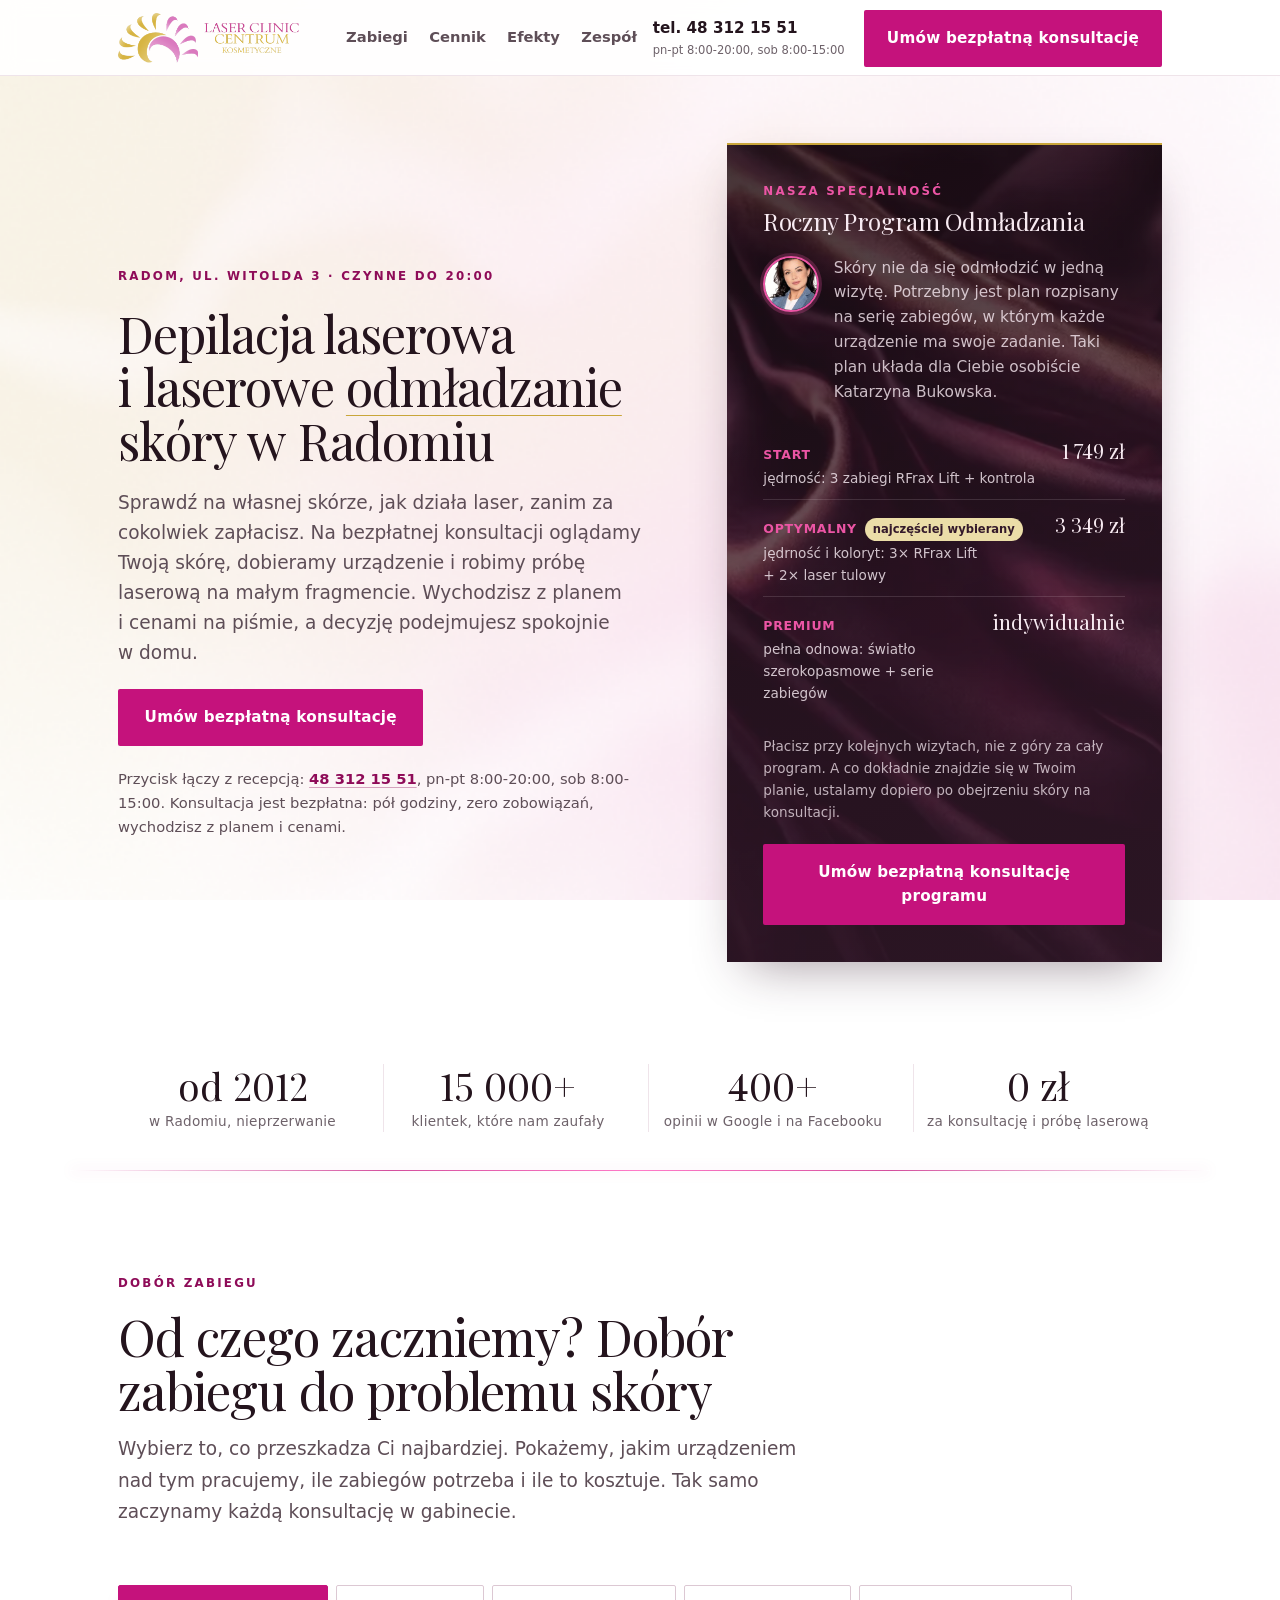
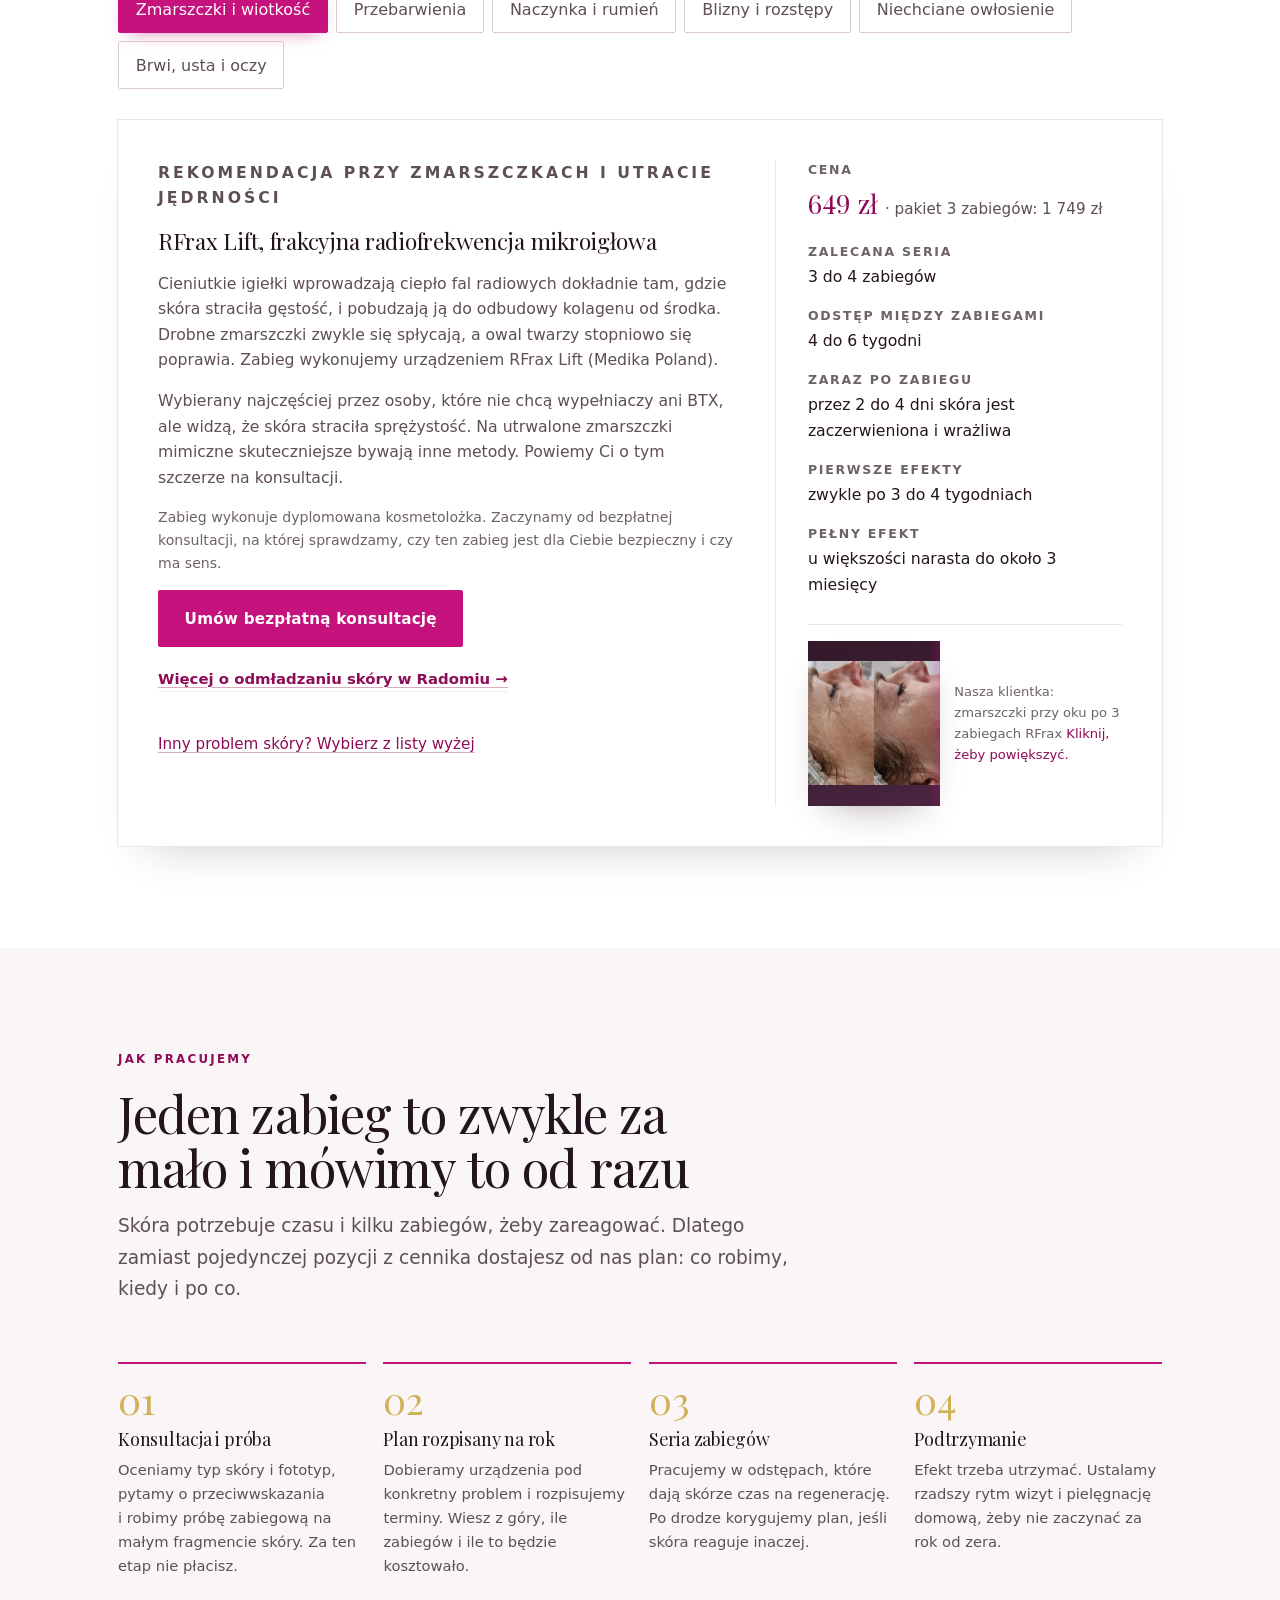
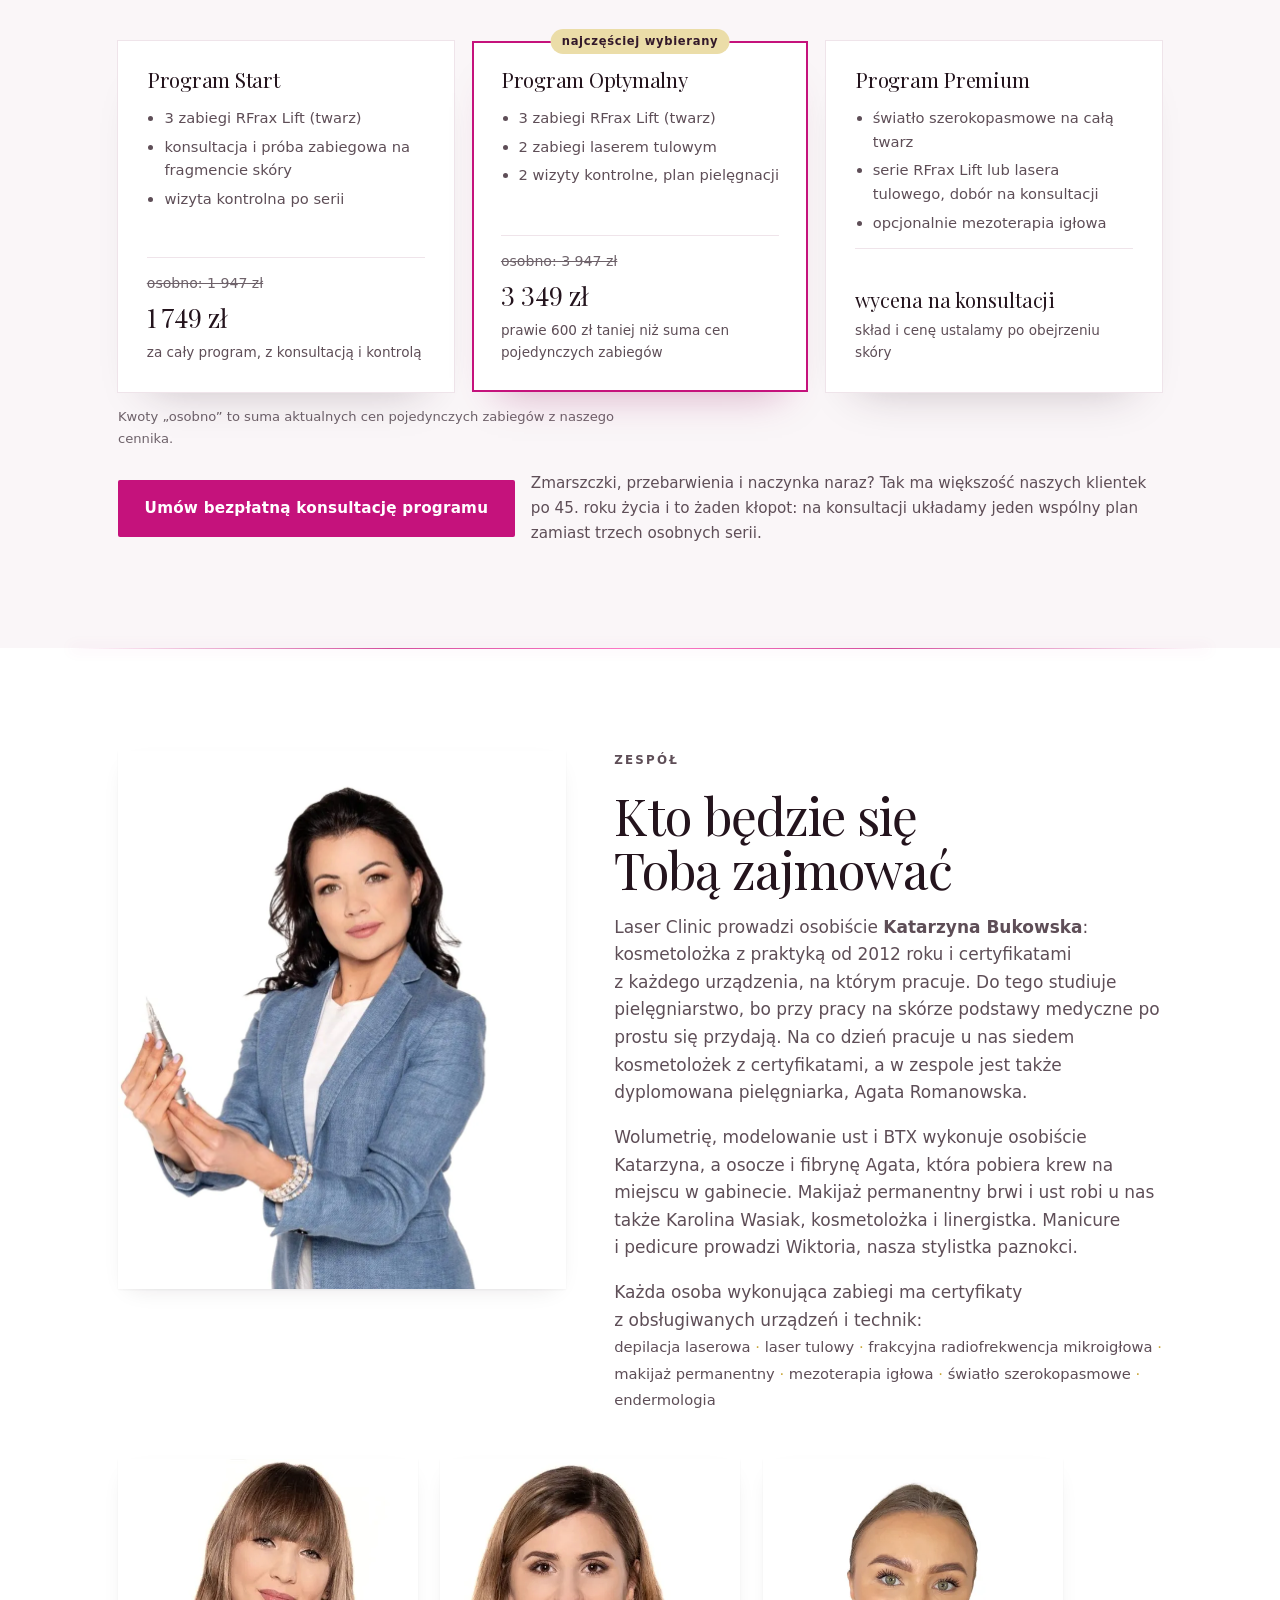
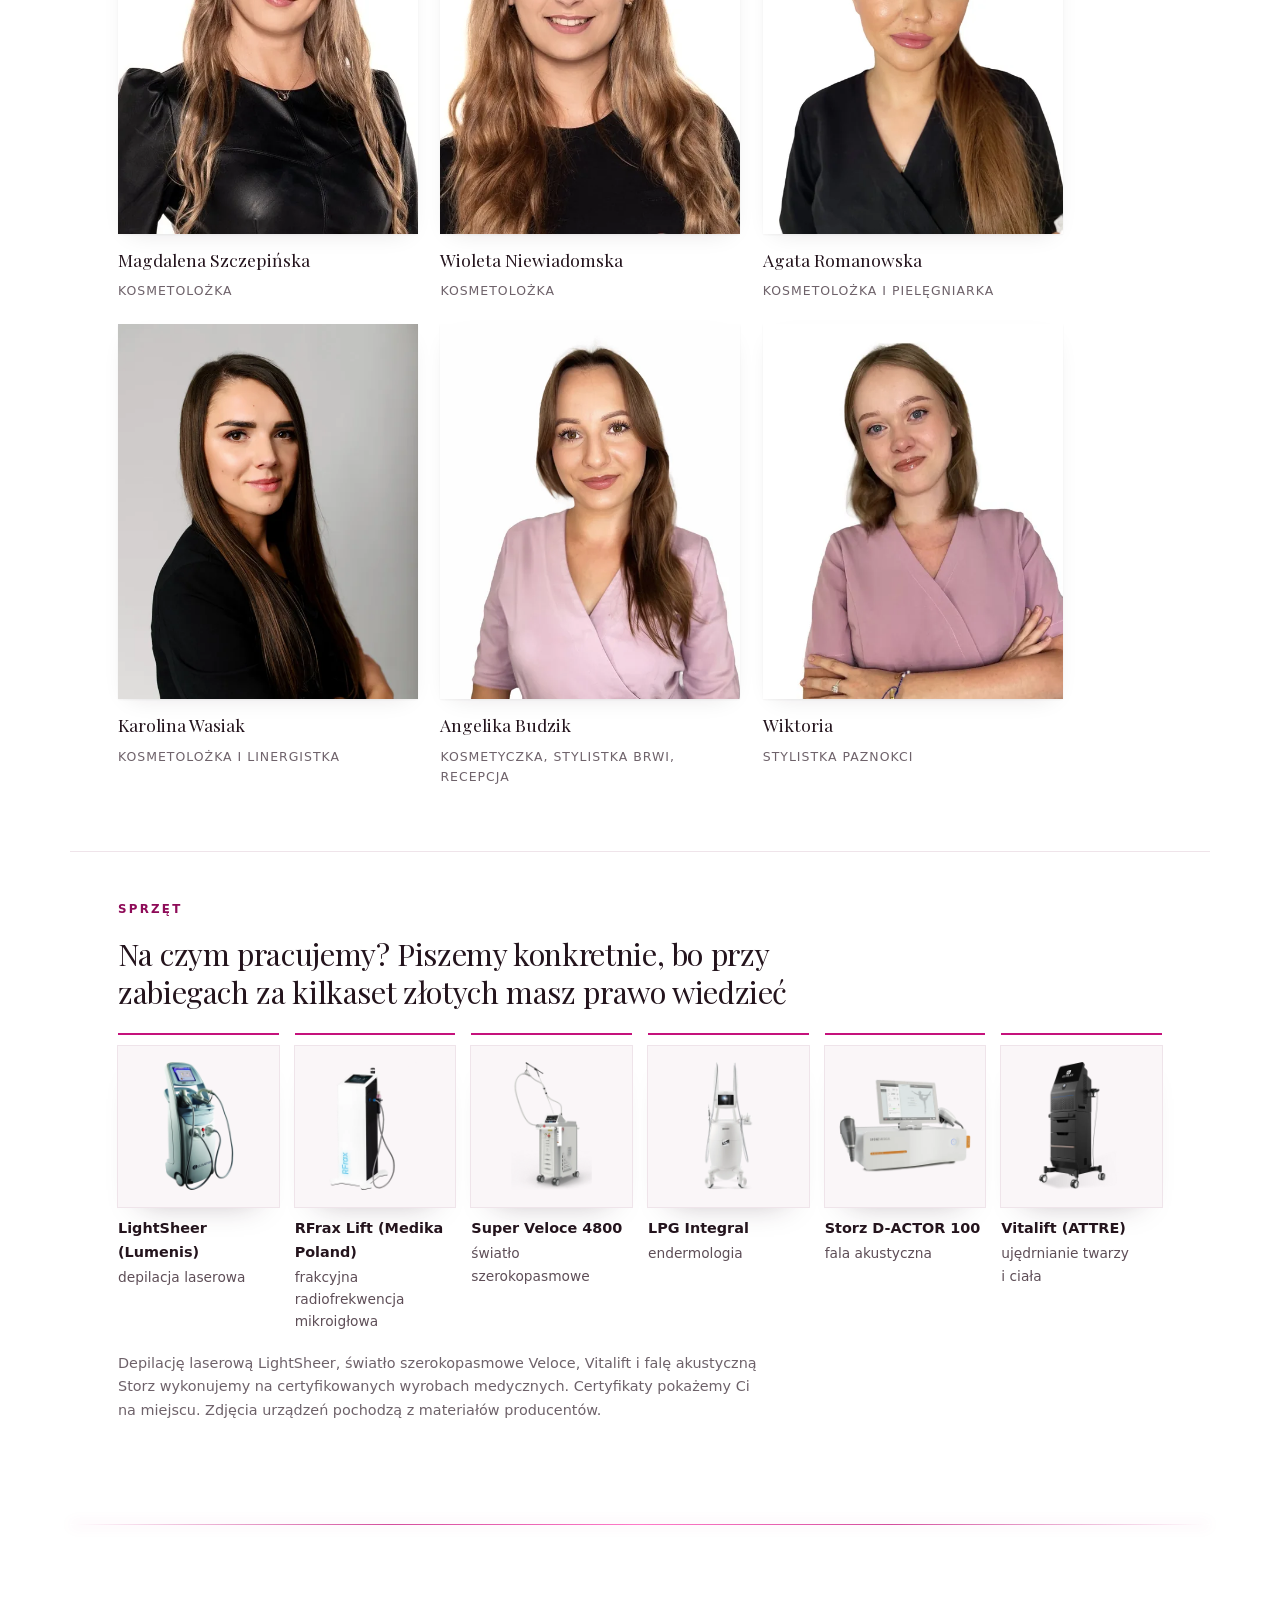
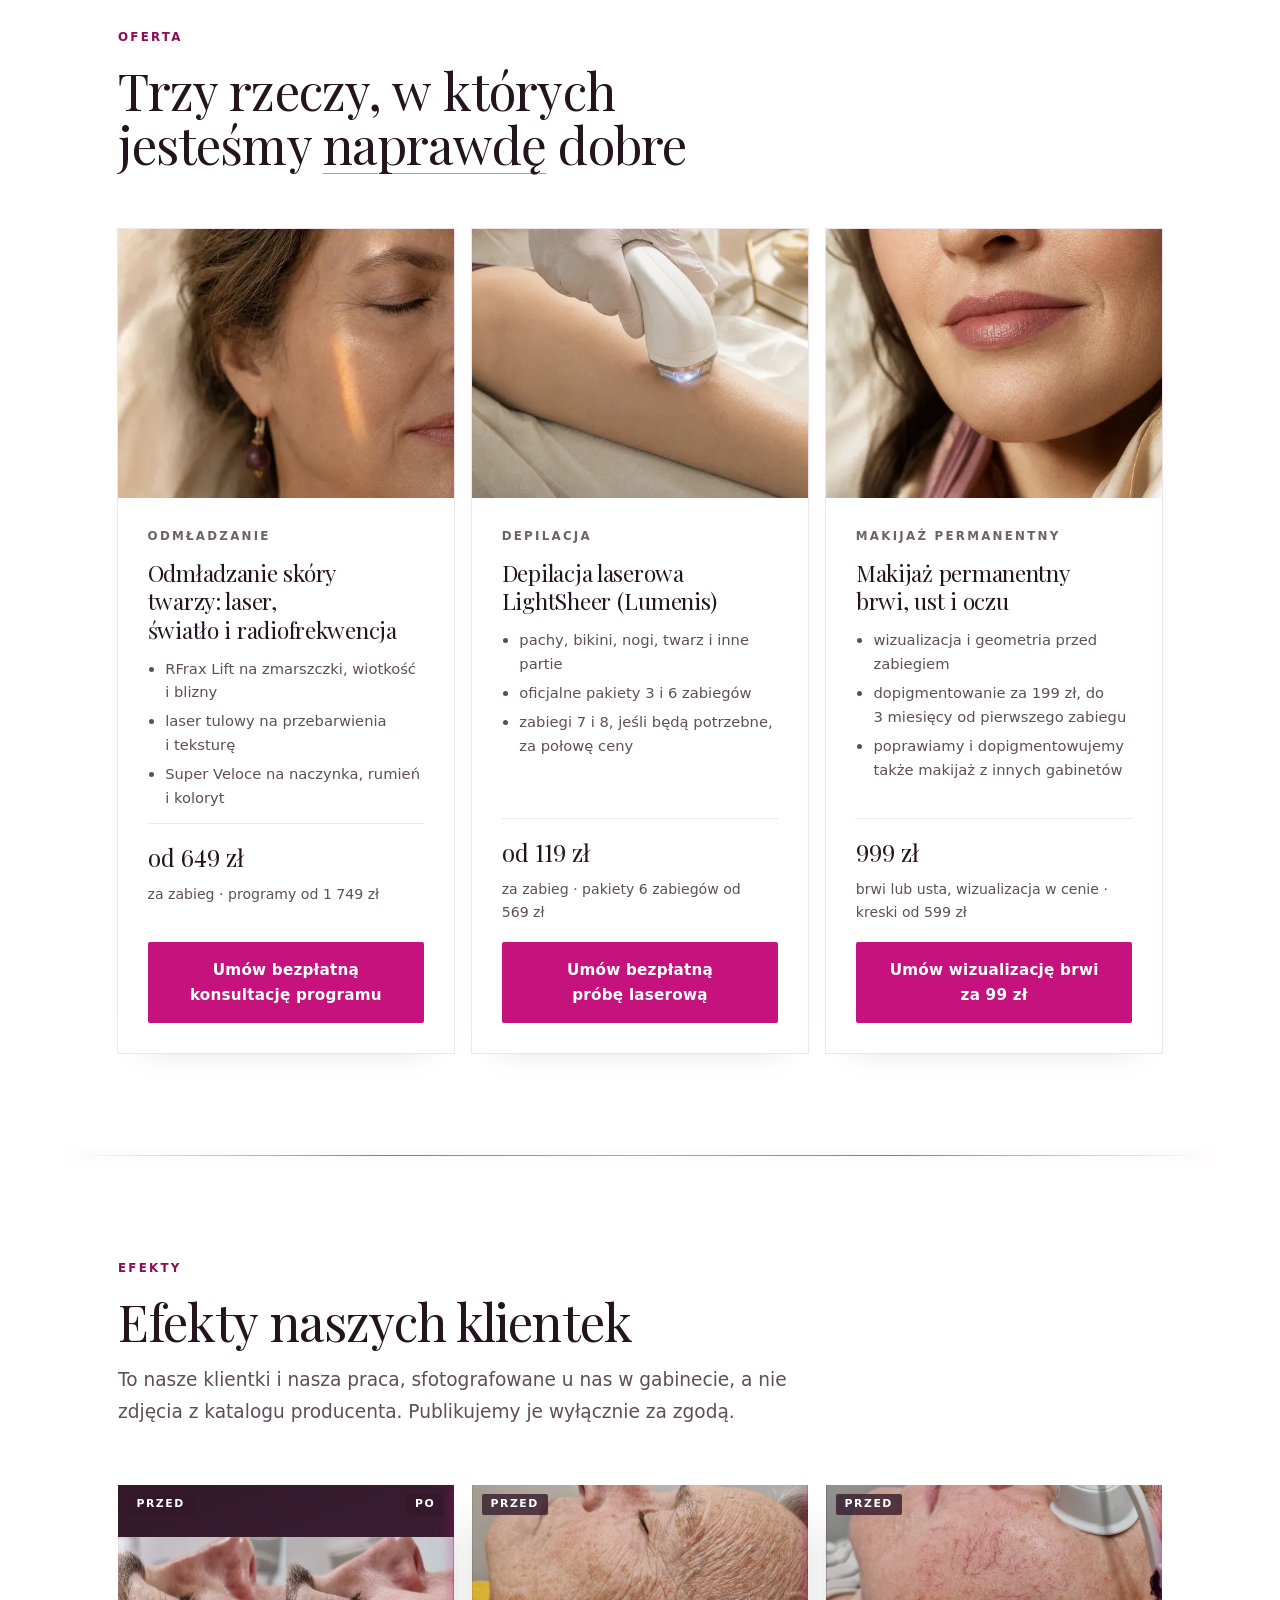
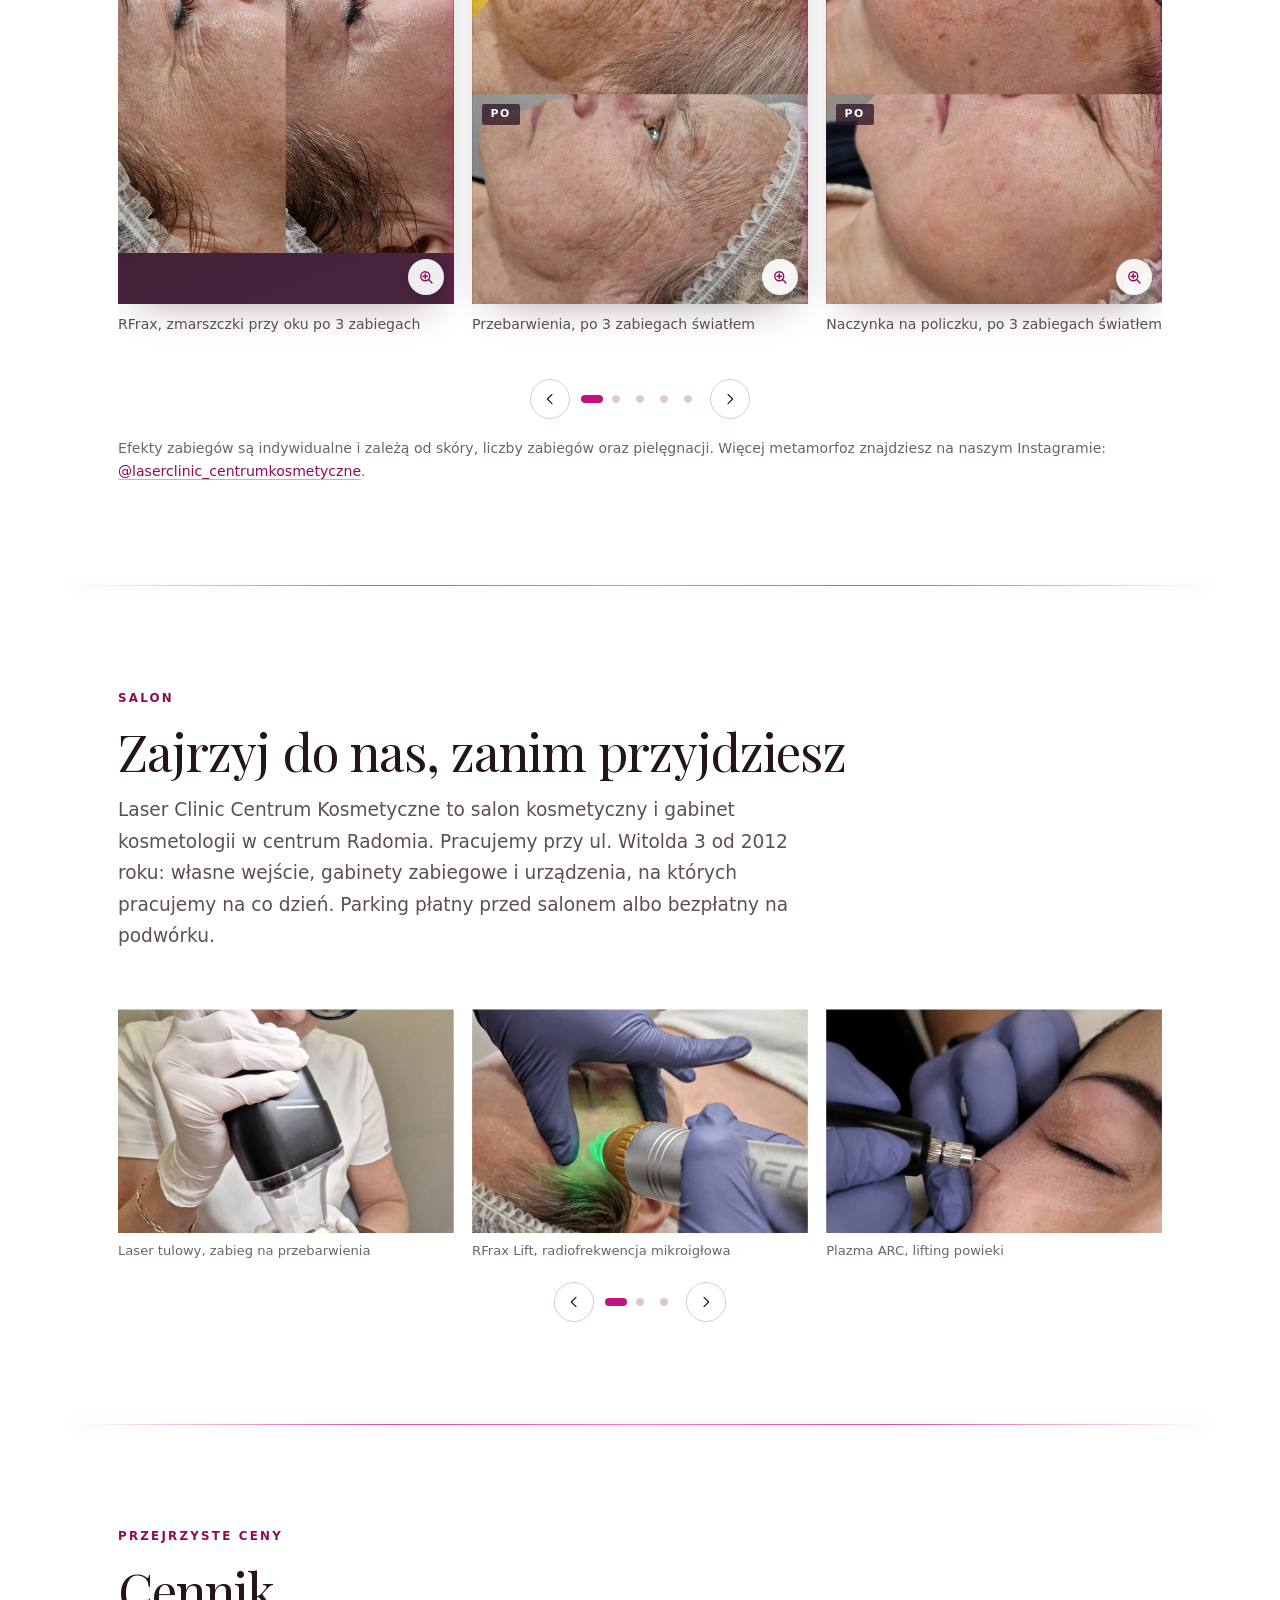
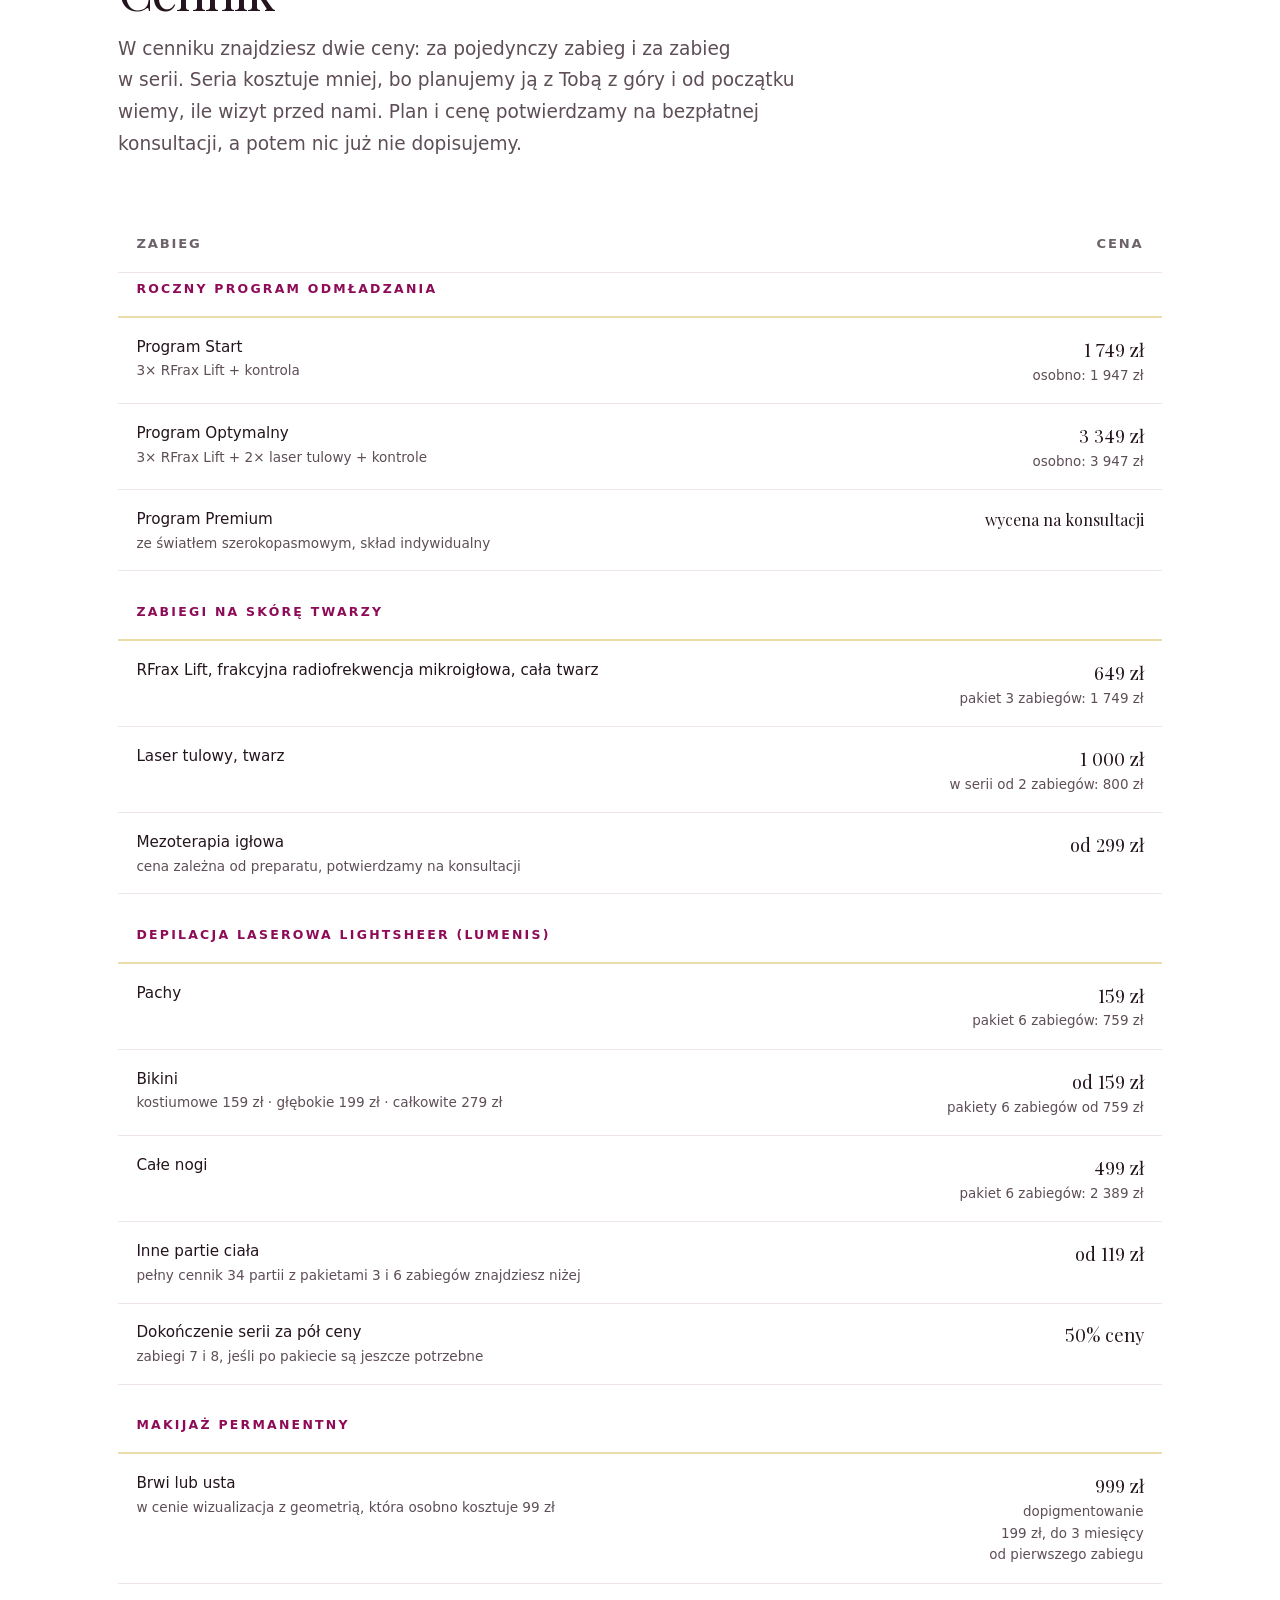
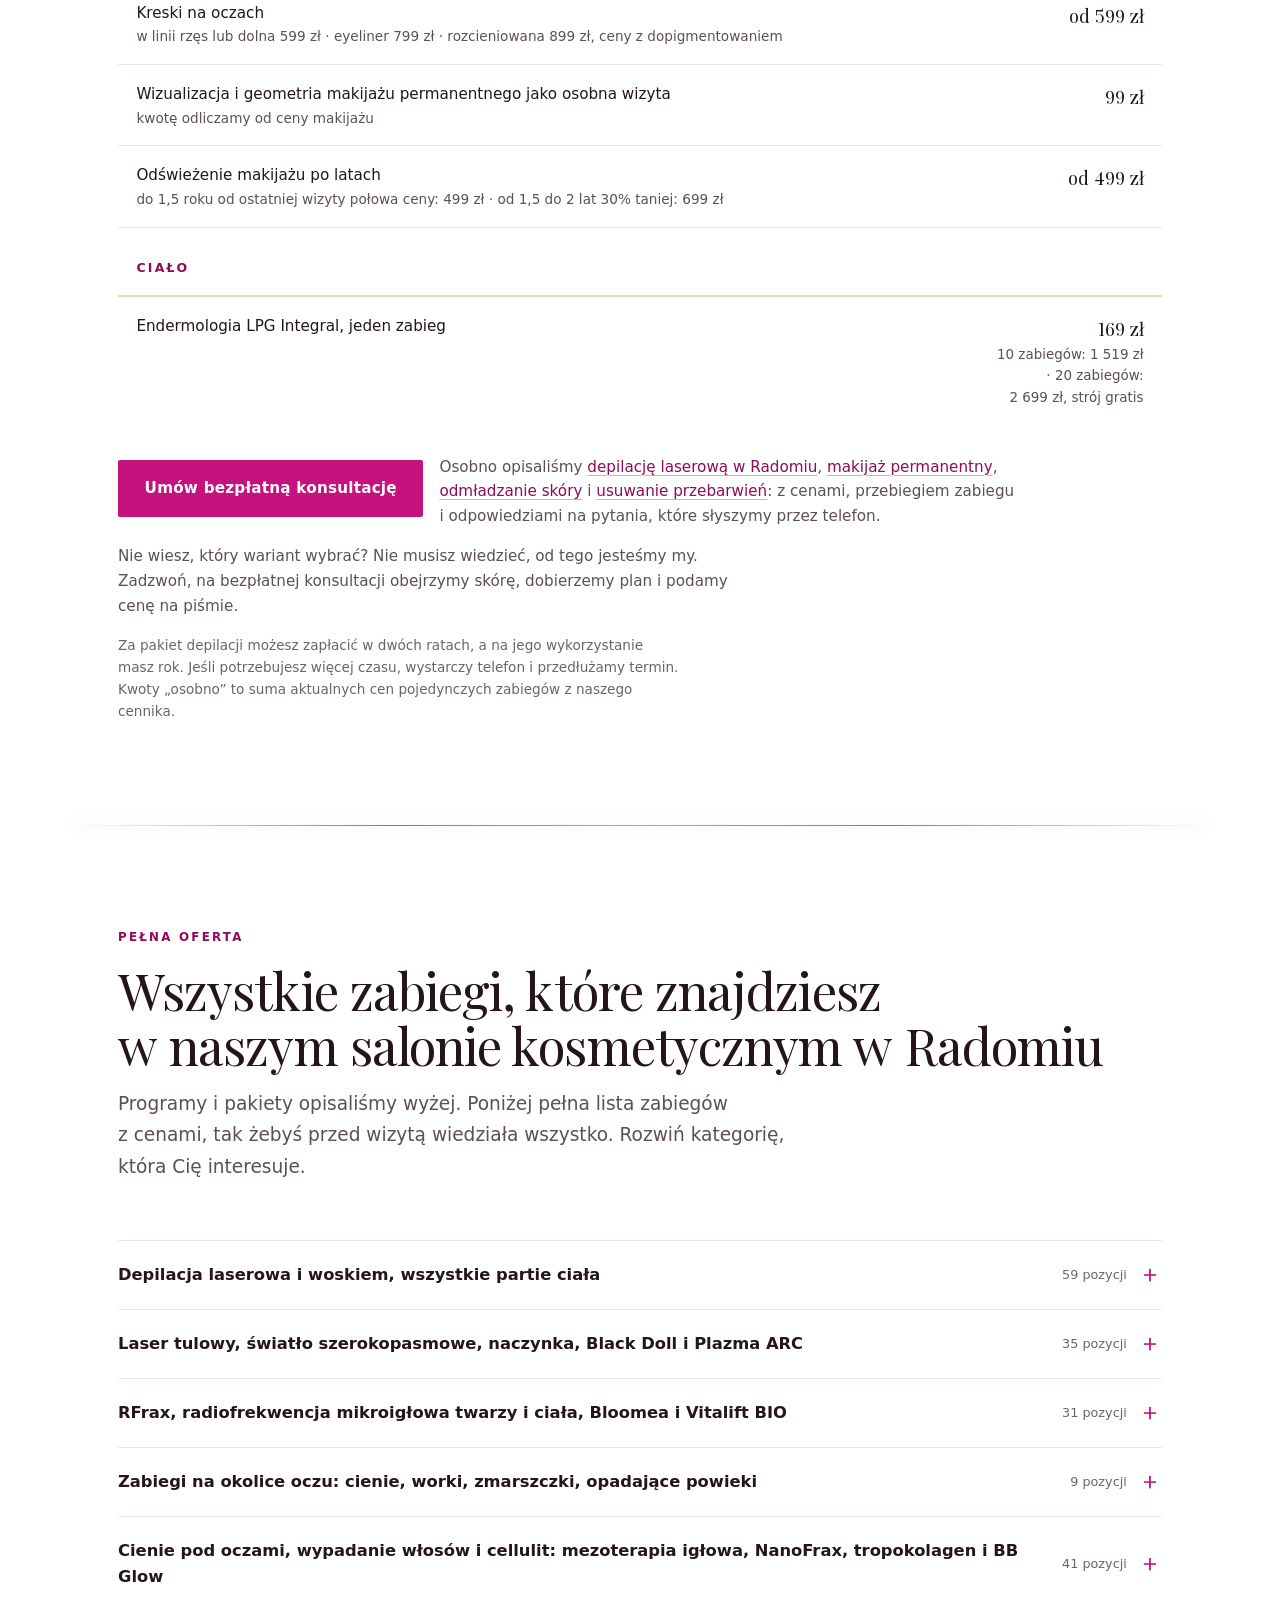
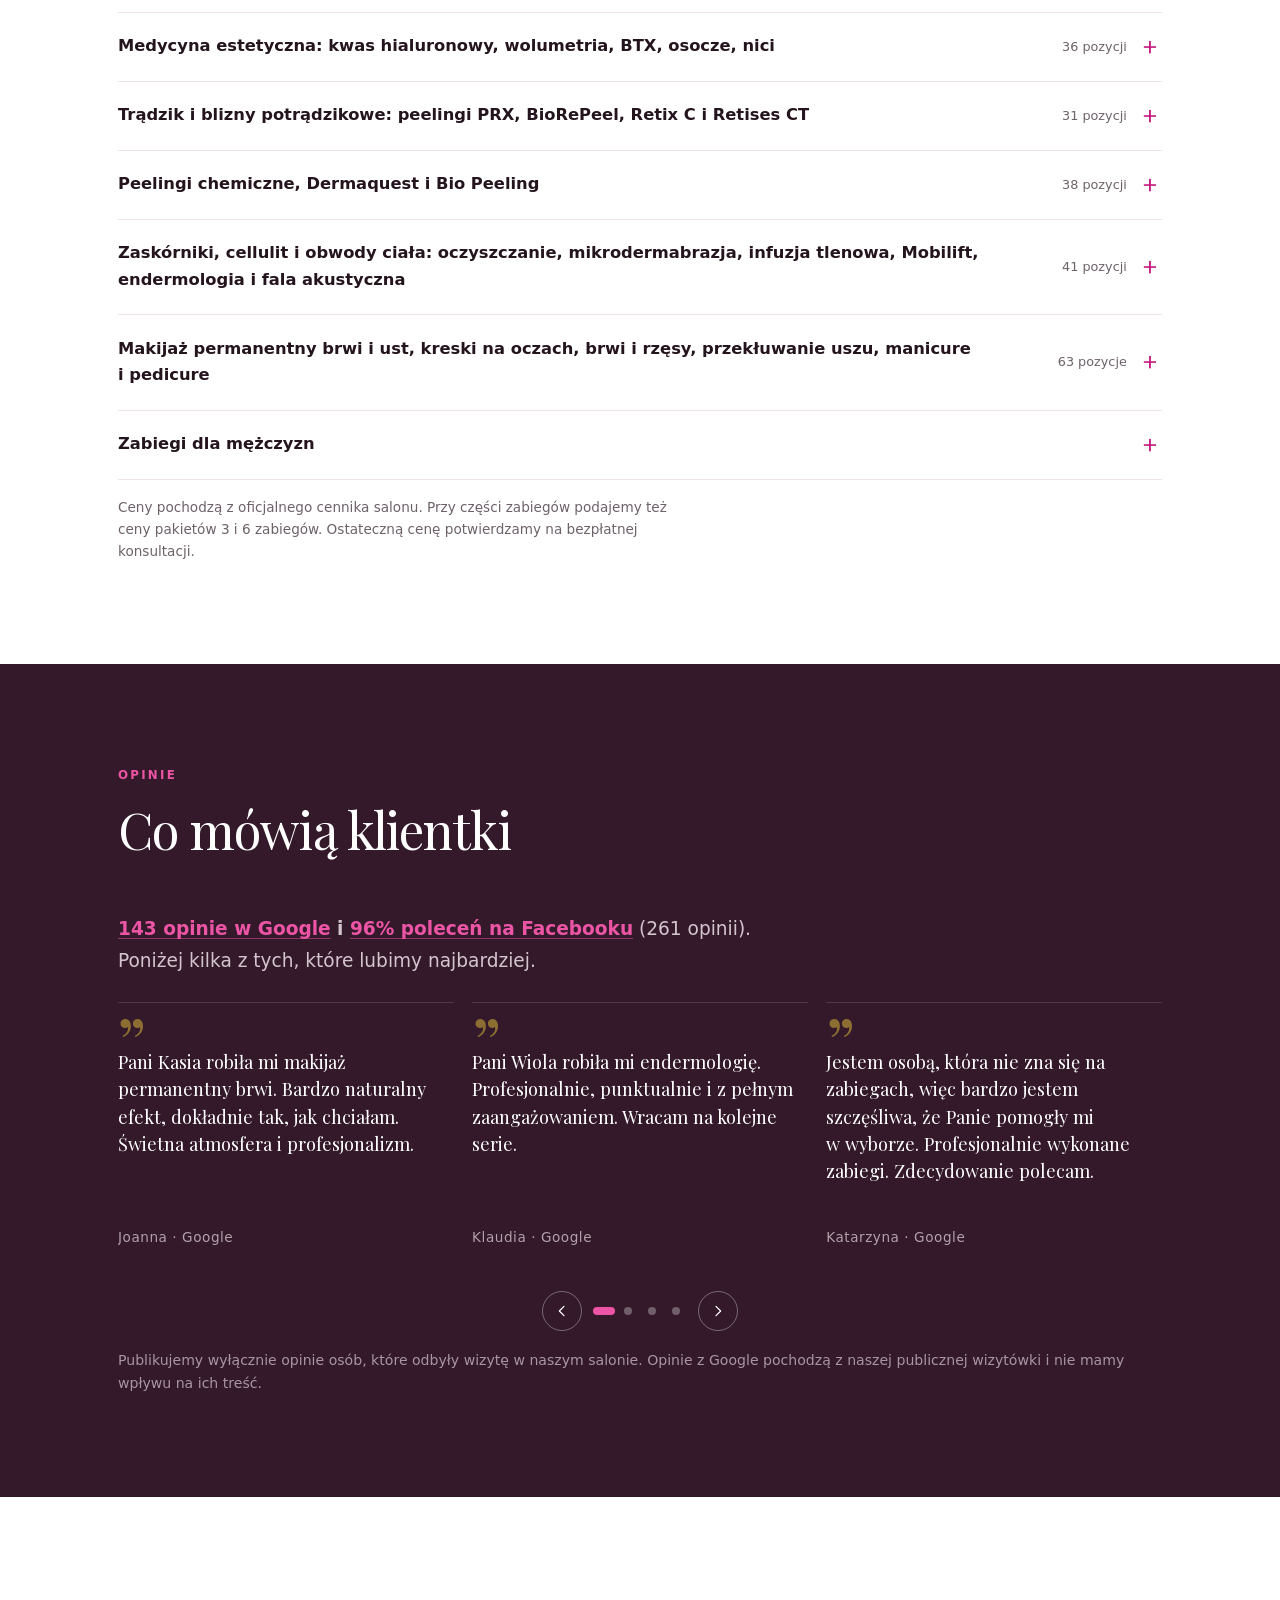
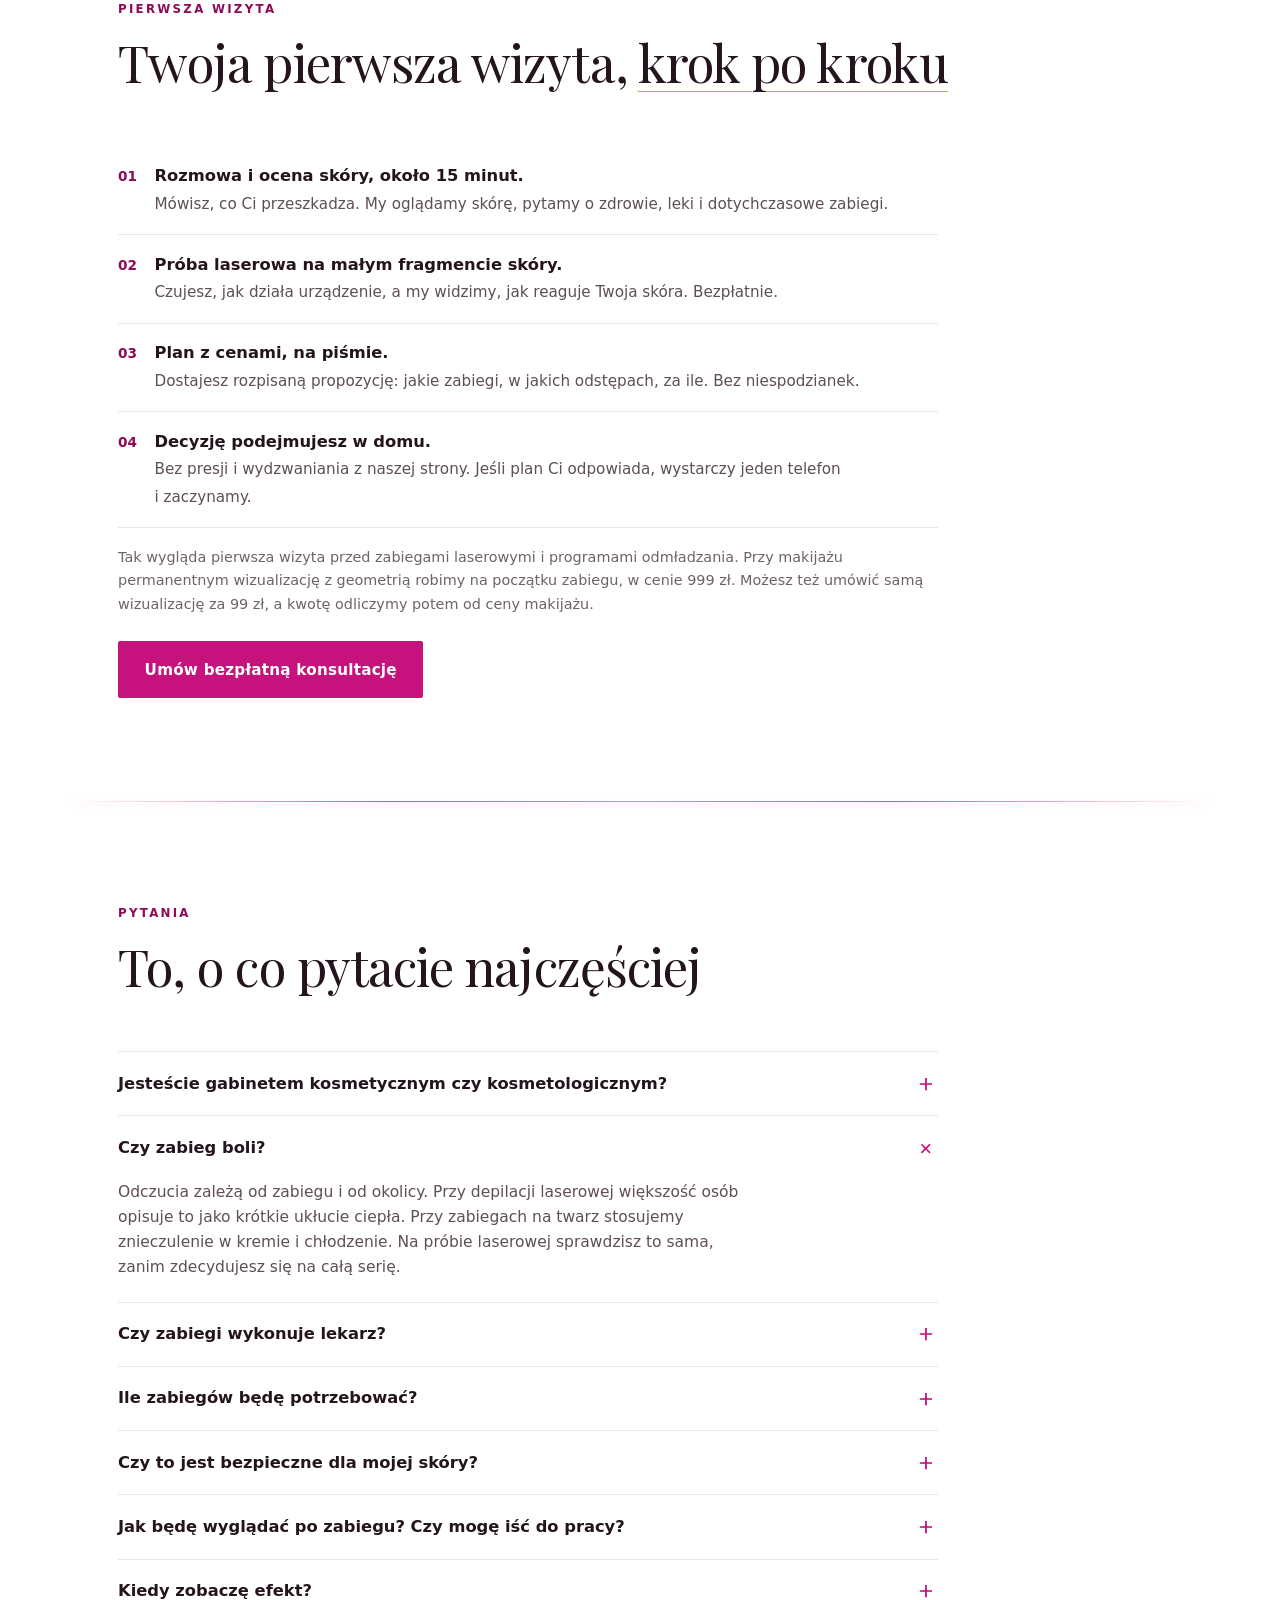
==== commit bfa1c948: "v3: dane wyjete ze zdan, listy i tabele zamiast prozy" ====
--- a/v3/index.html
+++ b/v3/index.html
@@ -359,16 +359,16 @@
   @media (min-width: 880px) { .portrait-wrap { position: sticky; top: 96px; } }
   .portrait { position: relative; z-index: 1; width: 100%; height: auto; aspect-ratio: 5 / 6; object-fit: cover; object-position: 50% 30%; display: block; box-shadow: var(--shadow); }
   @media (max-width: 719px) { .portrait { max-height: 46vh; object-position: 50% 15%; } }
-  .team-people { display: grid; gap: 1.15rem; grid-template-columns: repeat(2, 1fr); margin-top: clamp(2rem, 4vw, 2.8rem); }
-  @media (min-width: 720px) { .team-people { grid-template-columns: repeat(3, minmax(0, 230px)); justify-content: start; } }
-  @media (min-width: 1000px) { .team-people { grid-template-columns: repeat(6, 1fr); } }
+  .team-people { display: grid; gap: 1.15rem; grid-template-columns: repeat(3, 1fr); margin-top: clamp(2rem, 4vw, 2.8rem); }
+  @media (min-width: 720px) { .team-people { grid-template-columns: repeat(3, minmax(0, 300px)); justify-content: start; } }
+  @media (min-width: 1000px) { .team-people { grid-template-columns: repeat(3, minmax(0, 300px)); gap: 1.4rem; } }
   .person { display: flex; flex-direction: column; gap: .45rem; }
   .person .ph { display: block; overflow: hidden; box-shadow: var(--shadow); position: relative; }
   .person img { width: 100%; height: auto; aspect-ratio: 4 / 5; object-fit: cover; object-position: var(--pos, 50% 18%); display: block; filter: saturate(.94); }
   .person b { font-family: var(--font-display); font-weight: 400; font-size: 1.1rem; margin-top: .3rem; }
-  @media (max-width: 719px) { .person b { font-family: var(--font-body); font-weight: 600; font-size: .92rem; } .portrait { max-height: 52vh; } }
+  @media (max-width: 719px) { .person b { font-family: var(--font-body); font-weight: 600; font-size: .8rem; line-height: 1.25; } .portrait { max-height: 52vh; } }
   .person span { font-size: .78rem; color: var(--ink-3); text-transform: uppercase; letter-spacing: .08em; }
-  @media (max-width: 719px) { .team-people { grid-template-columns: repeat(2, 1fr); gap: .8rem; } .person span { font-size: .72rem; letter-spacing: .06em; } }
+  @media (max-width: 719px) { .team-people { grid-template-columns: repeat(3, 1fr); gap: .55rem; } .person { gap: .25rem; } .person b { margin-top: .15rem; } .person span { font-size: .6rem; letter-spacing: .04em; line-height: 1.35; } }
   .team-copy { display: flex; flex-direction: column; gap: 1.1rem; }
   .team-copy p { color: var(--ink-2); }
   .badges { display: block; margin: 0; padding: 0; list-style: none; font-size: .92rem; color: var(--ink-2); line-height: 1.8; }
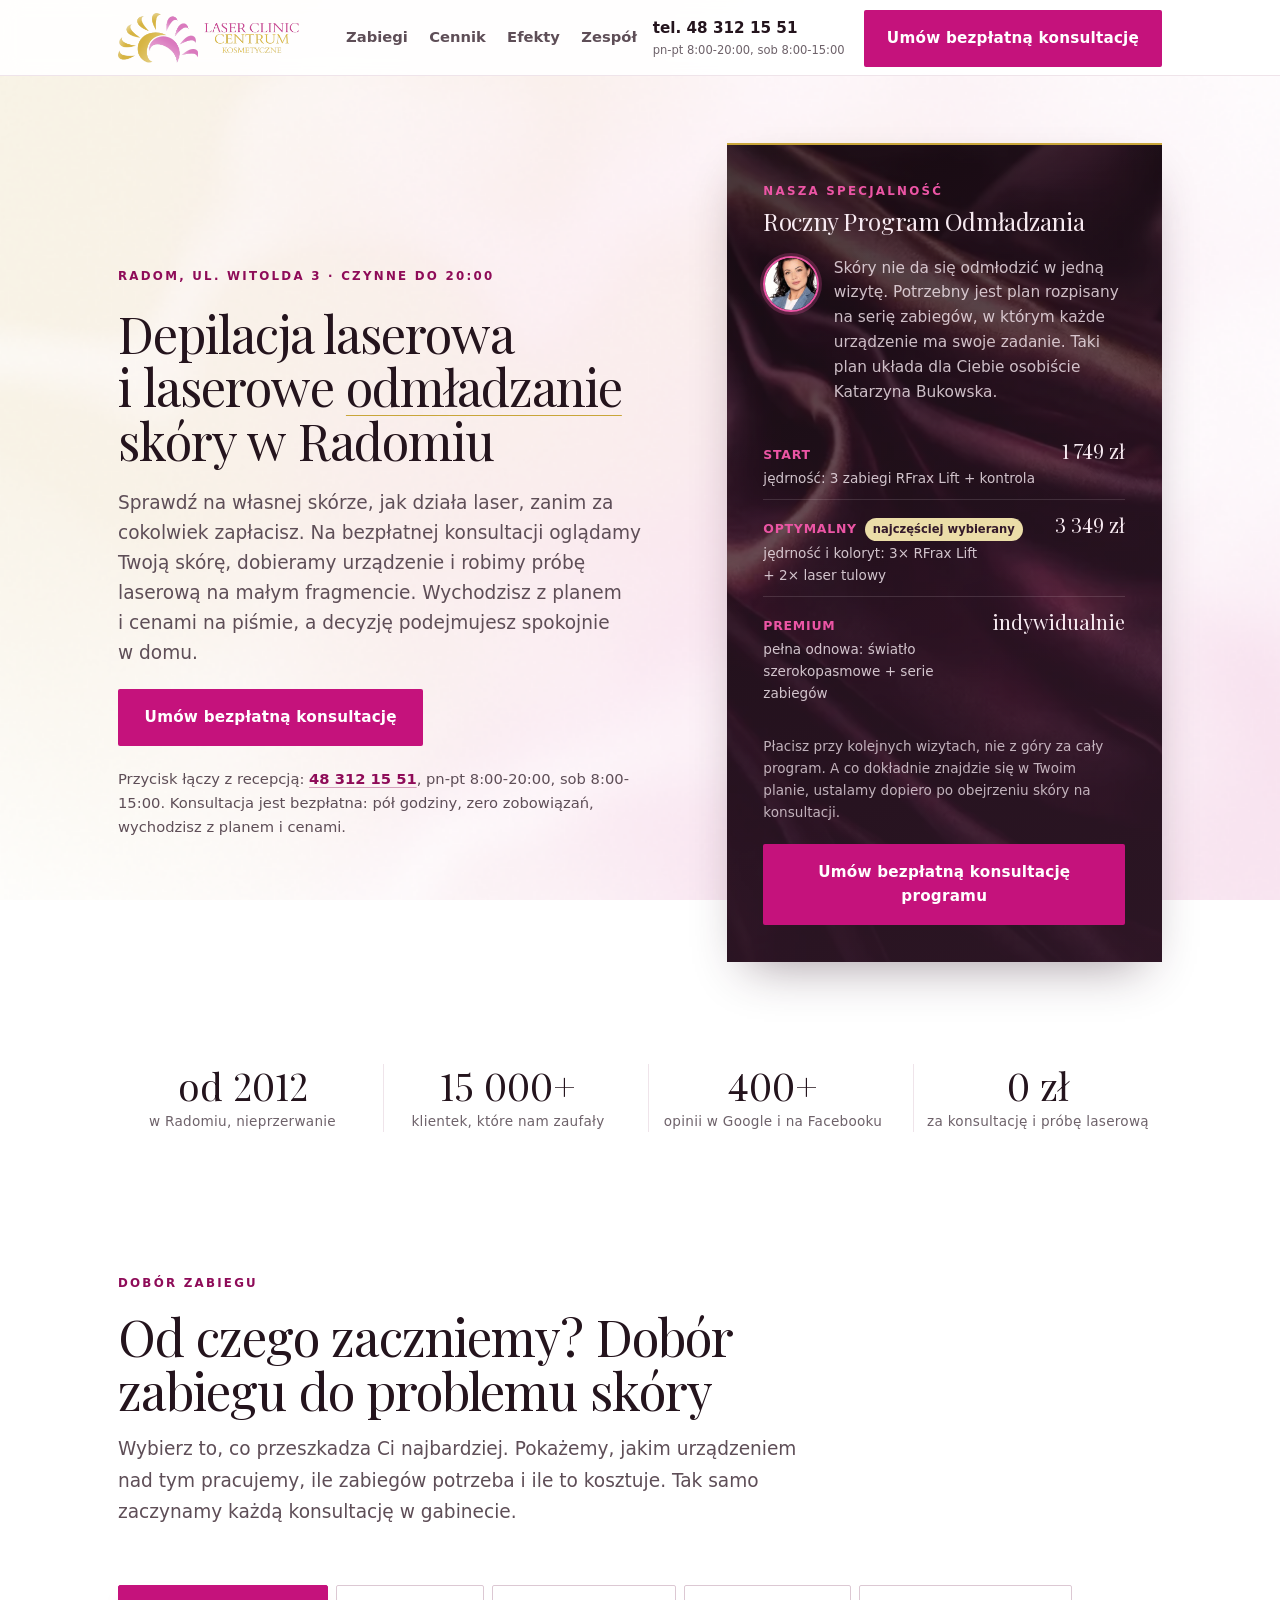
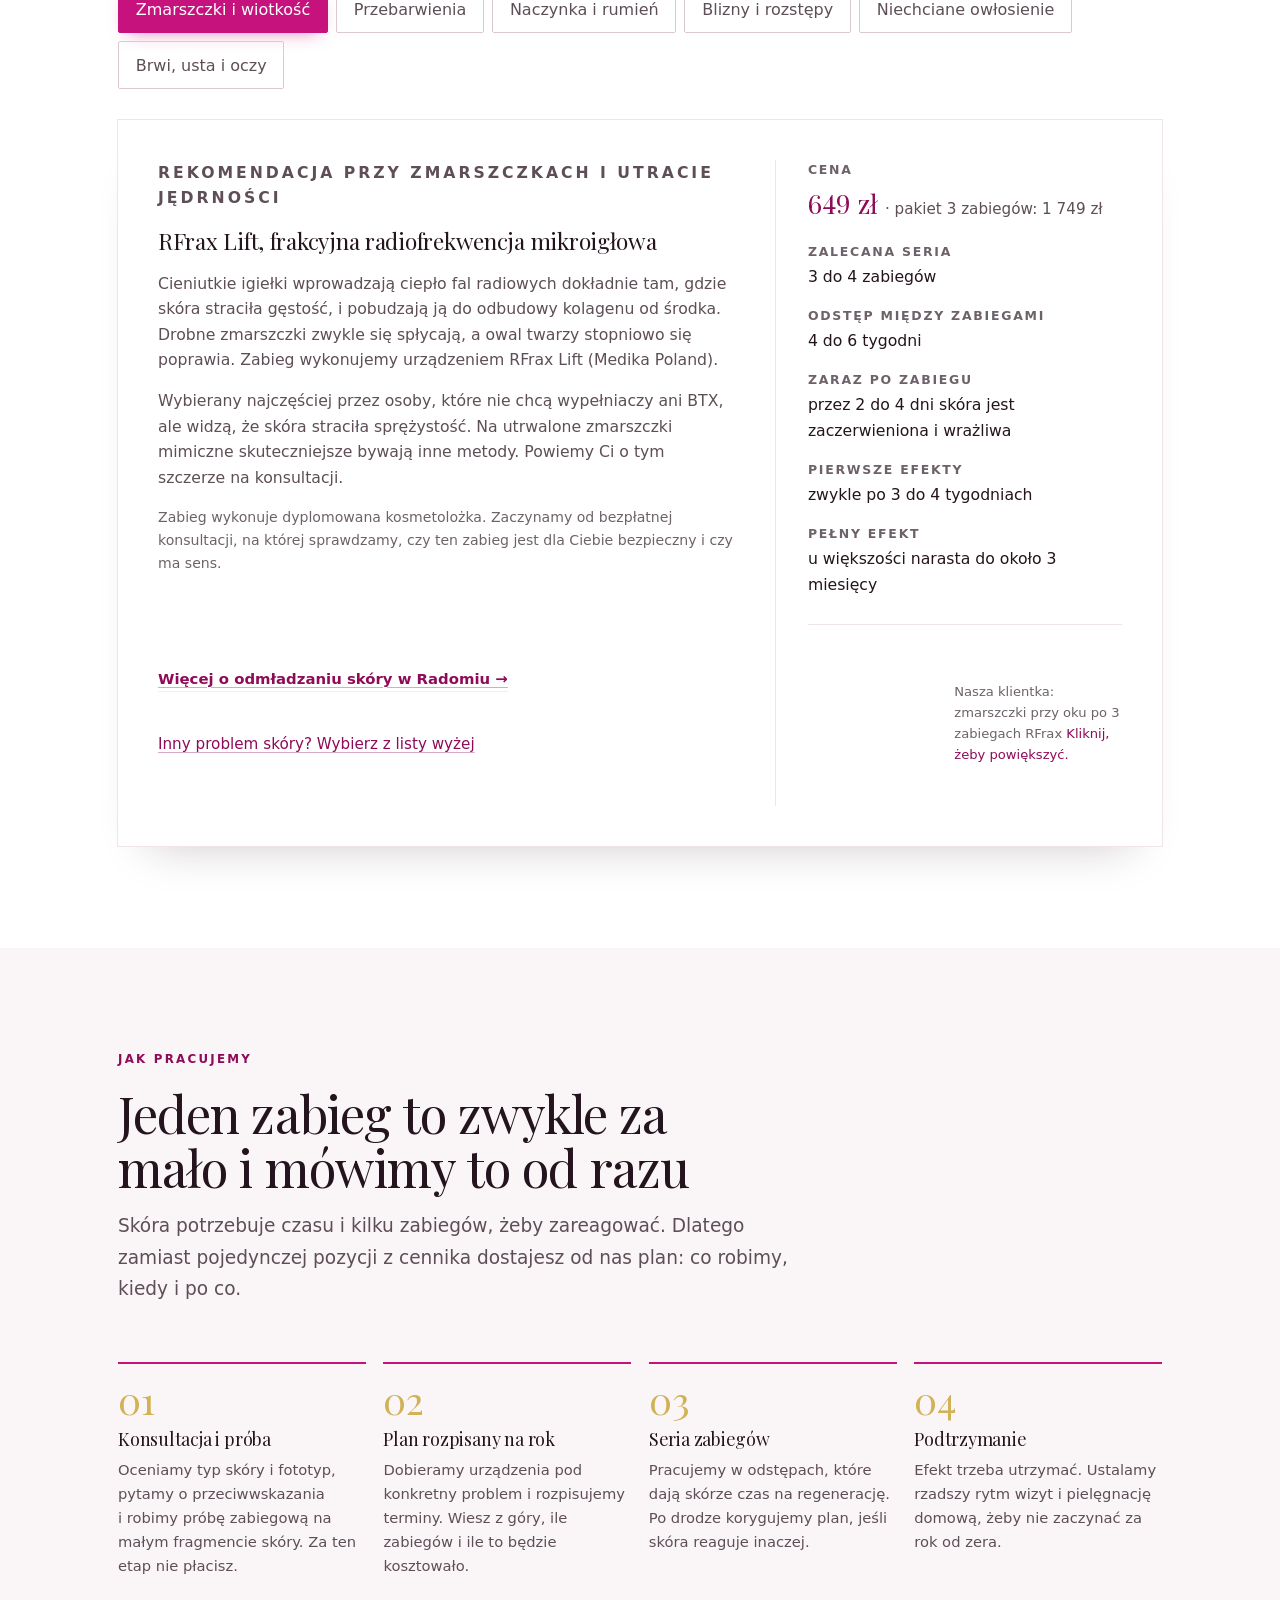
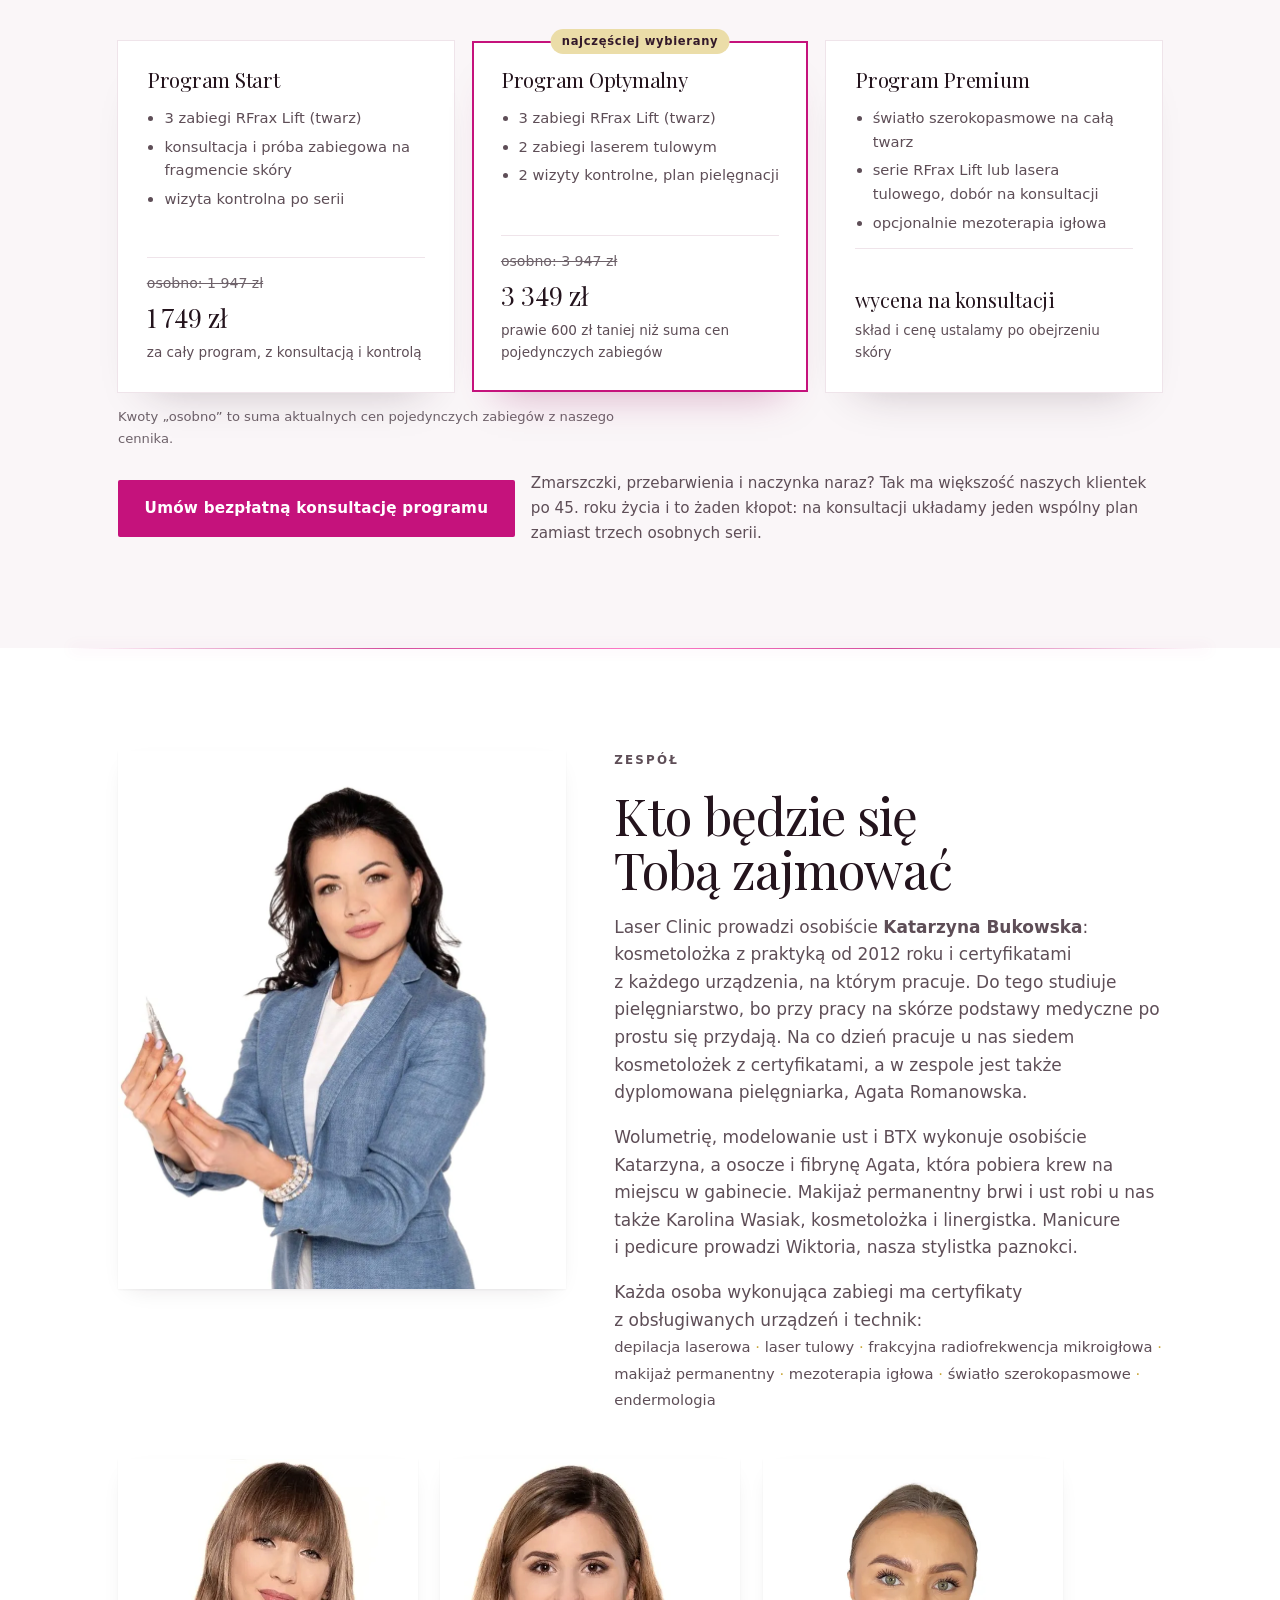
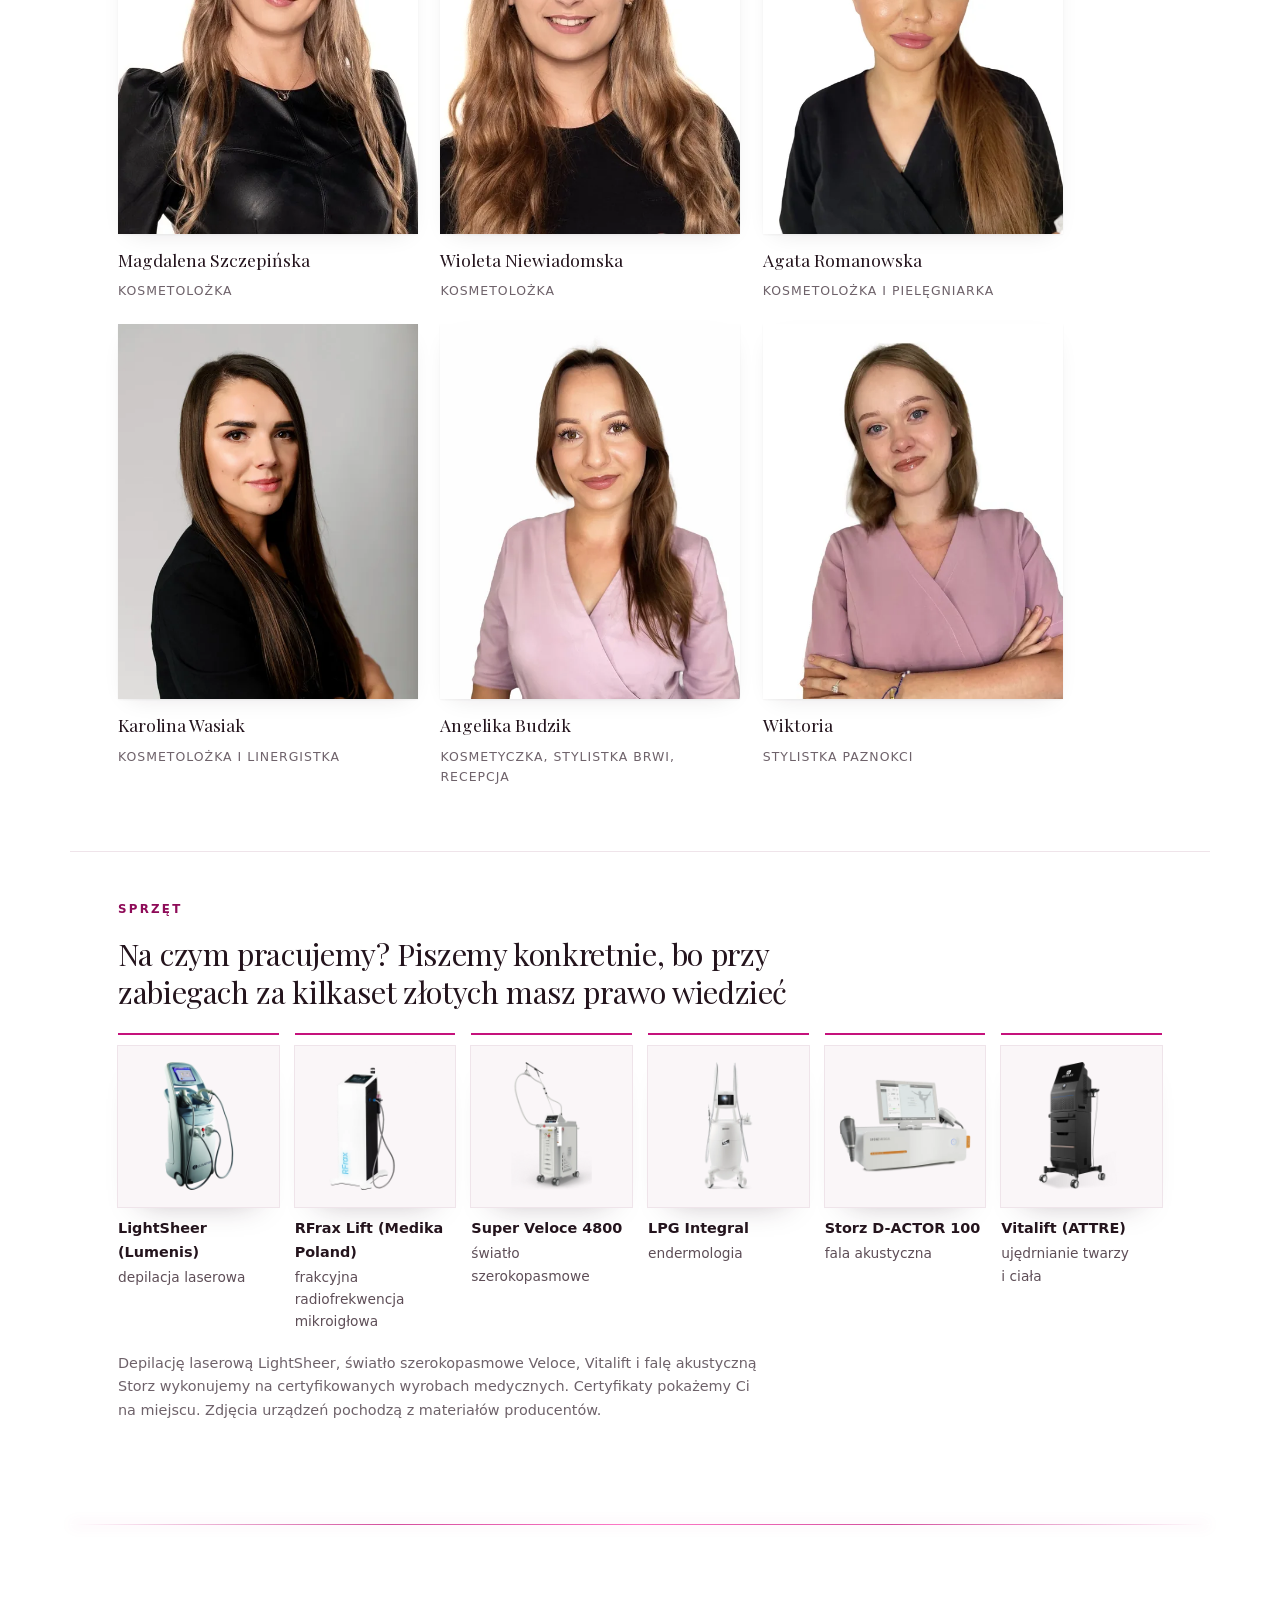
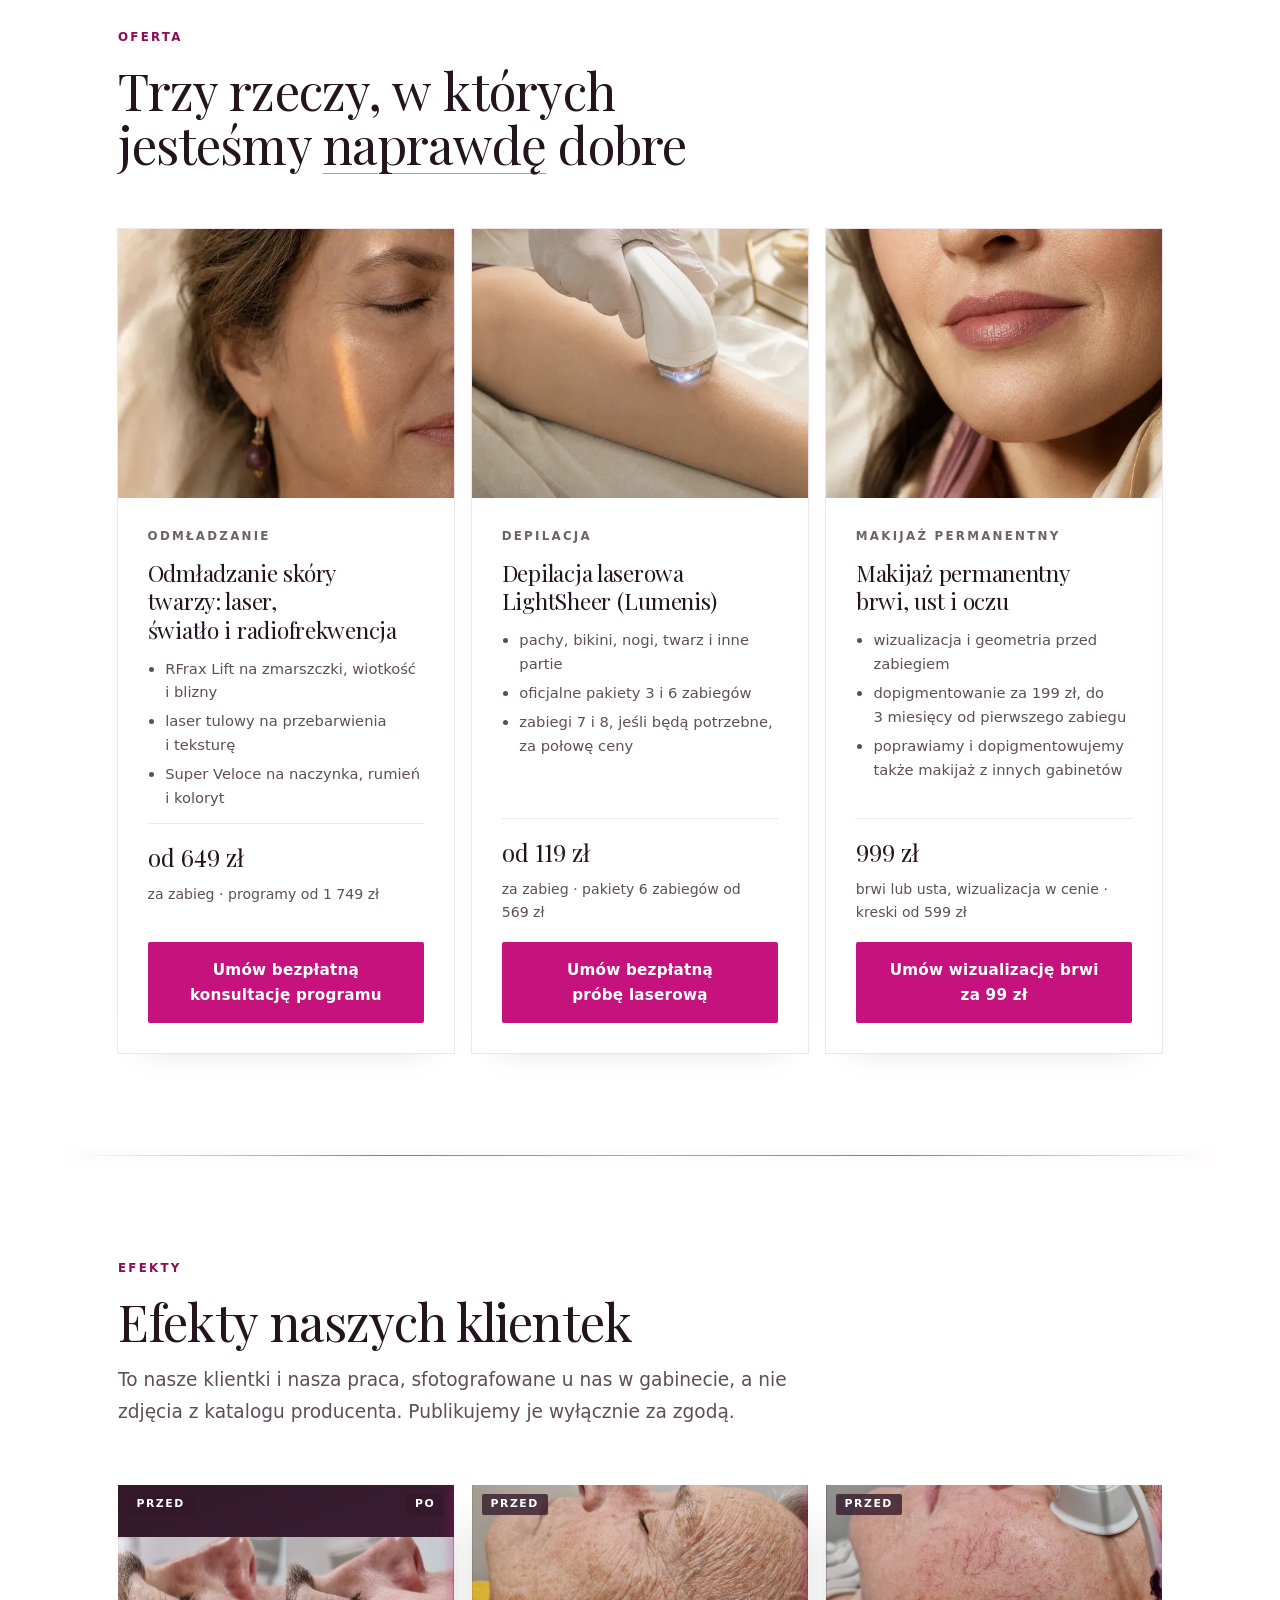
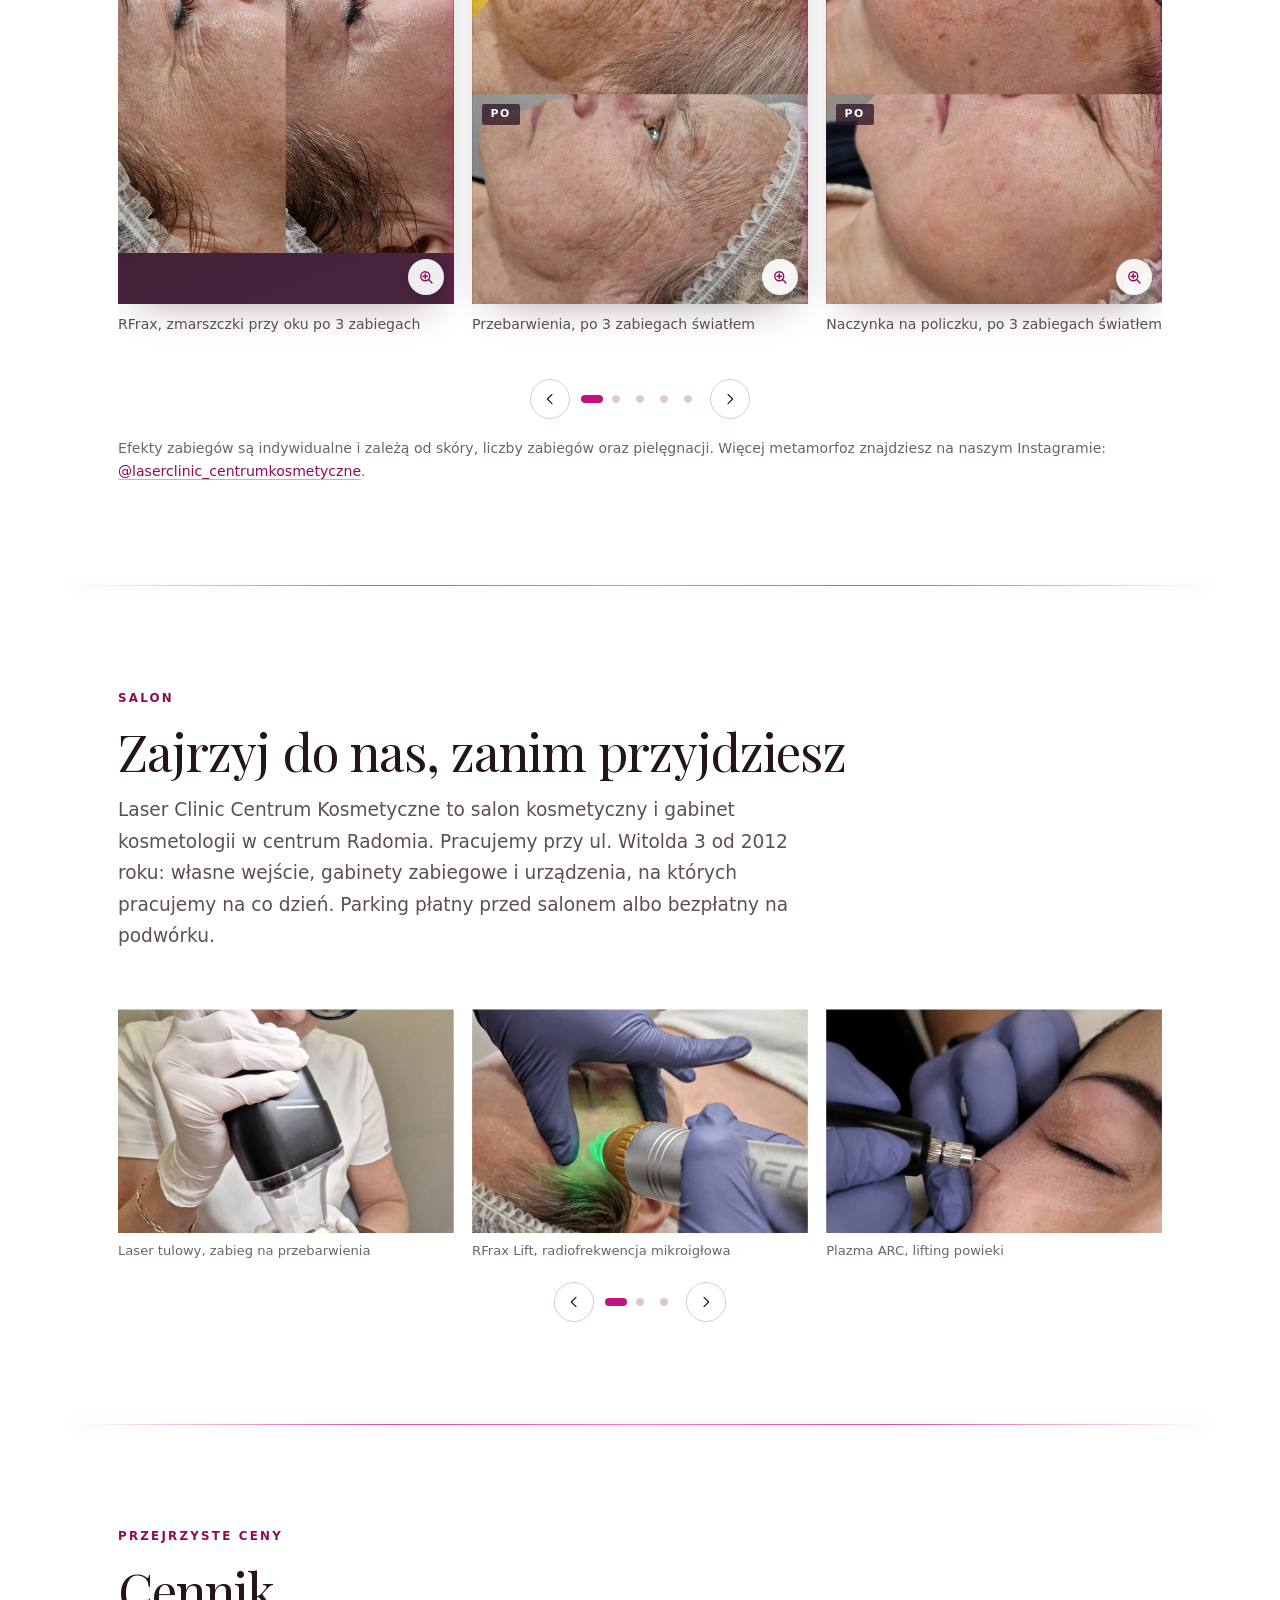
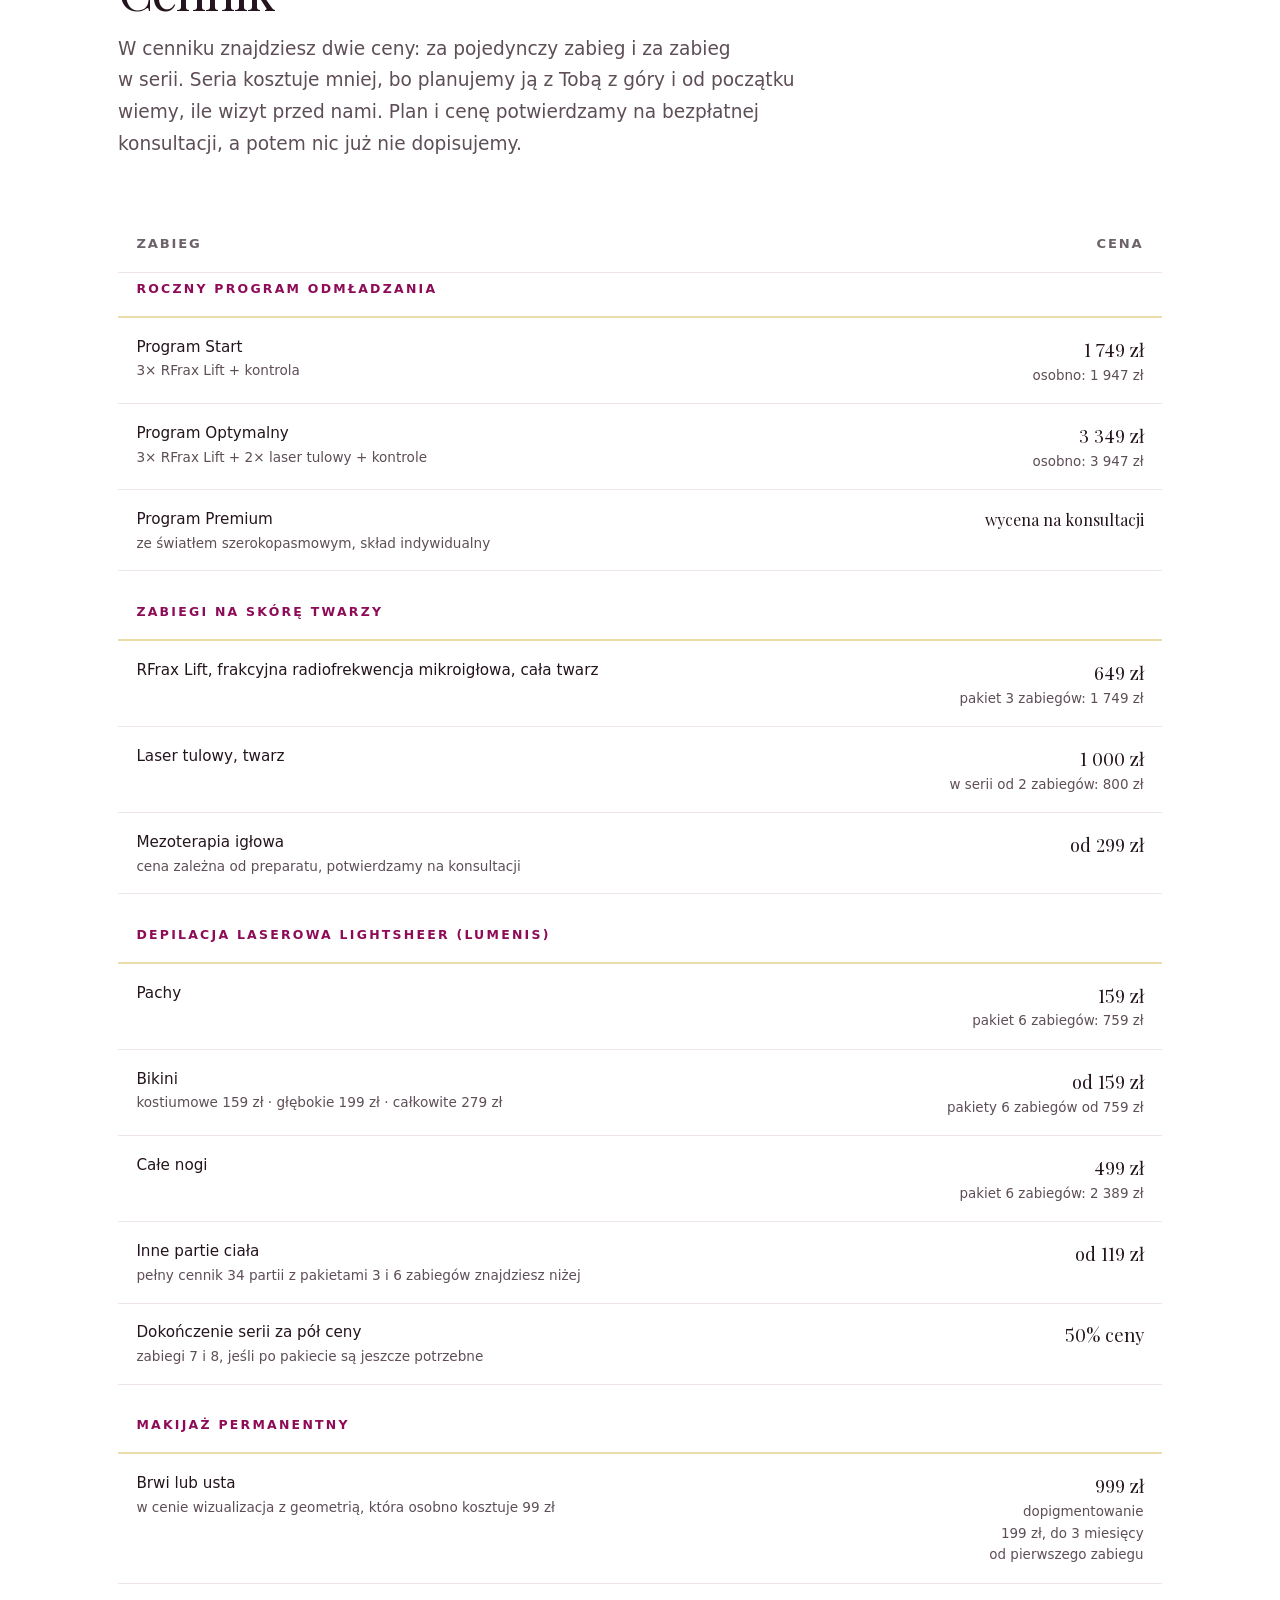
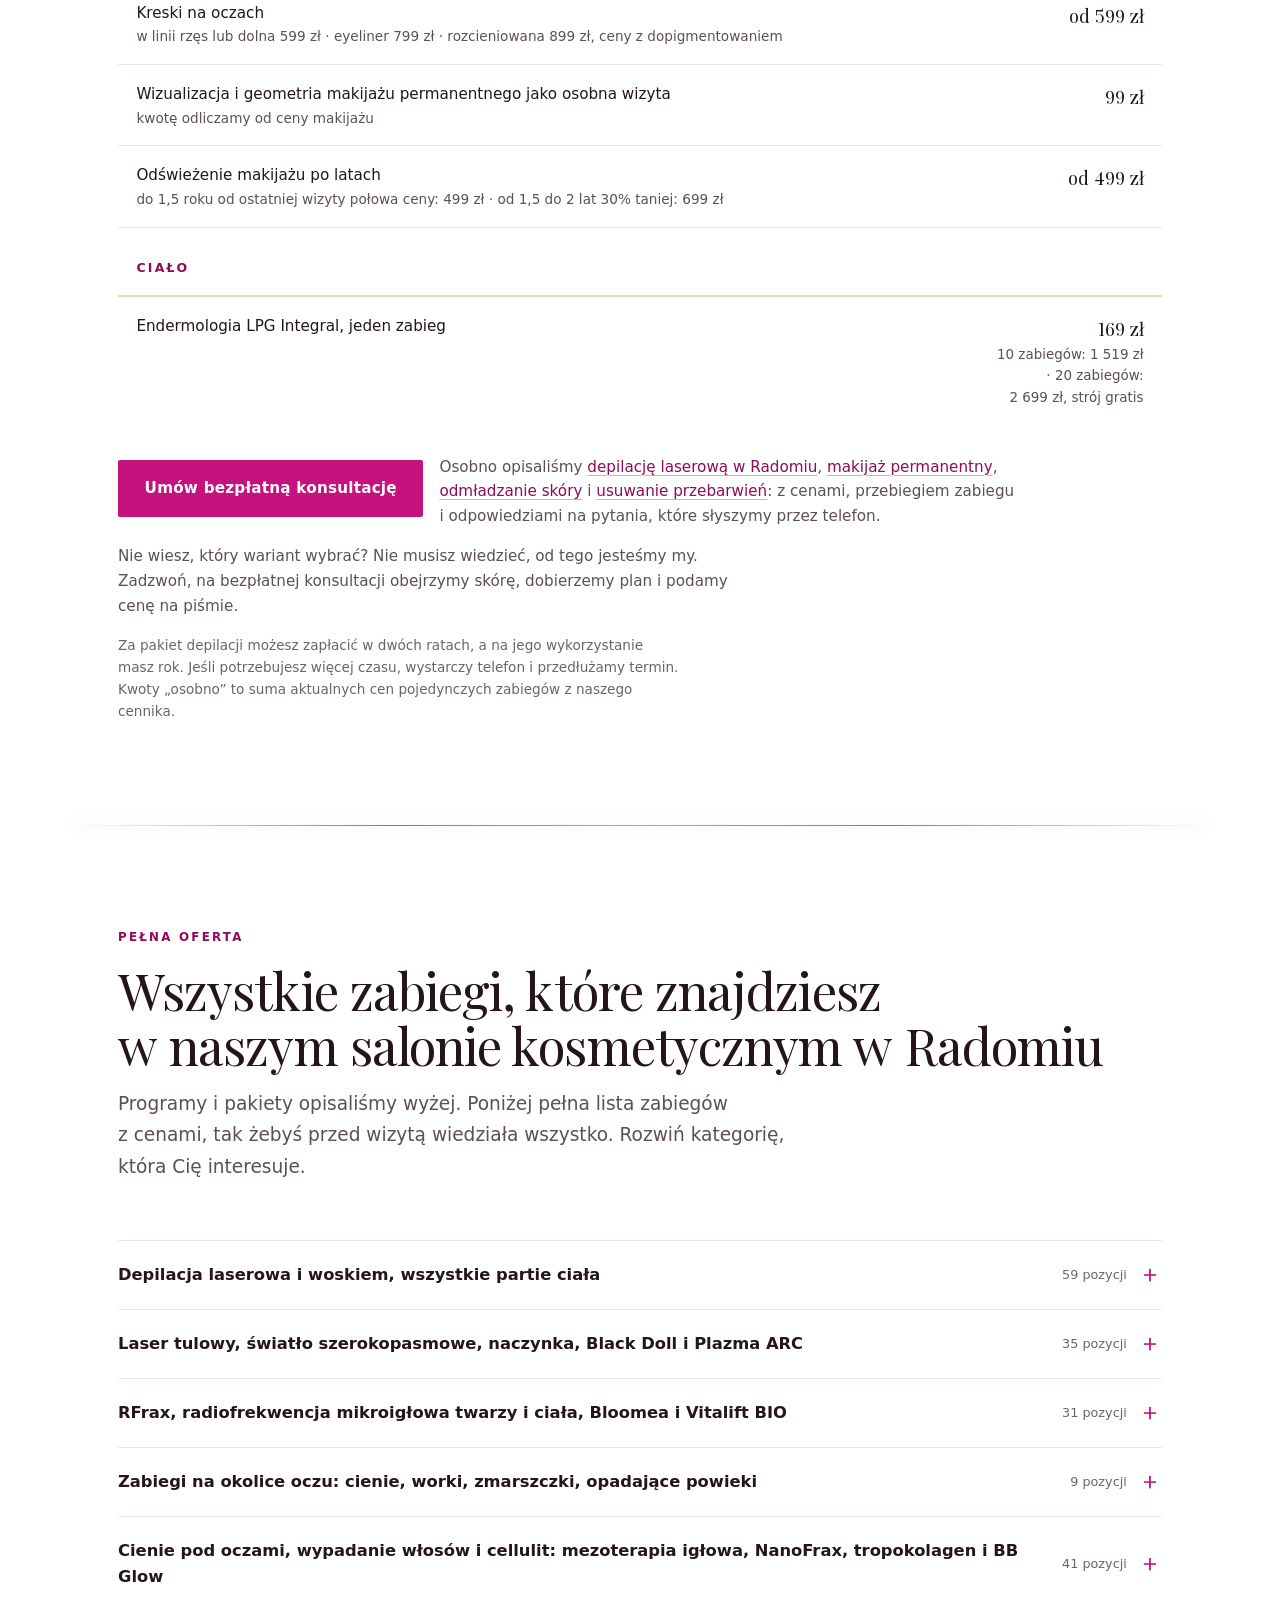
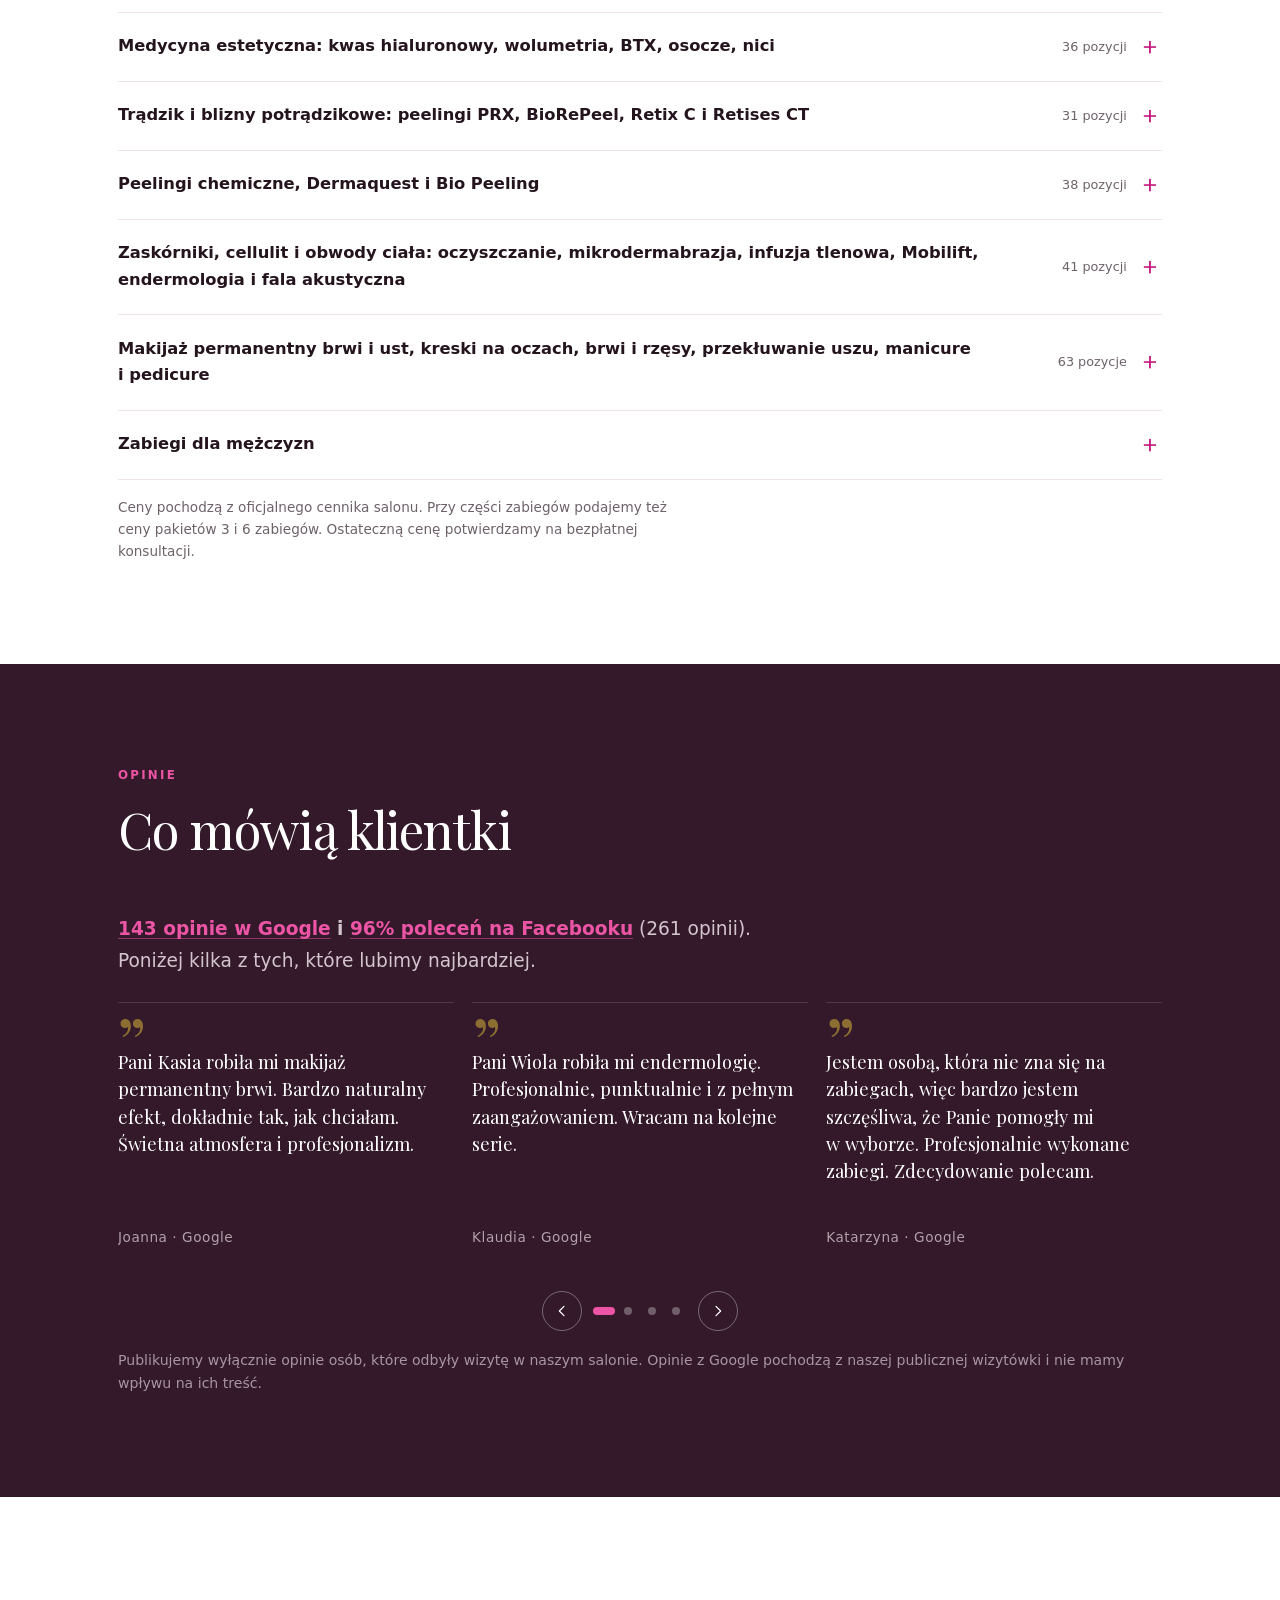
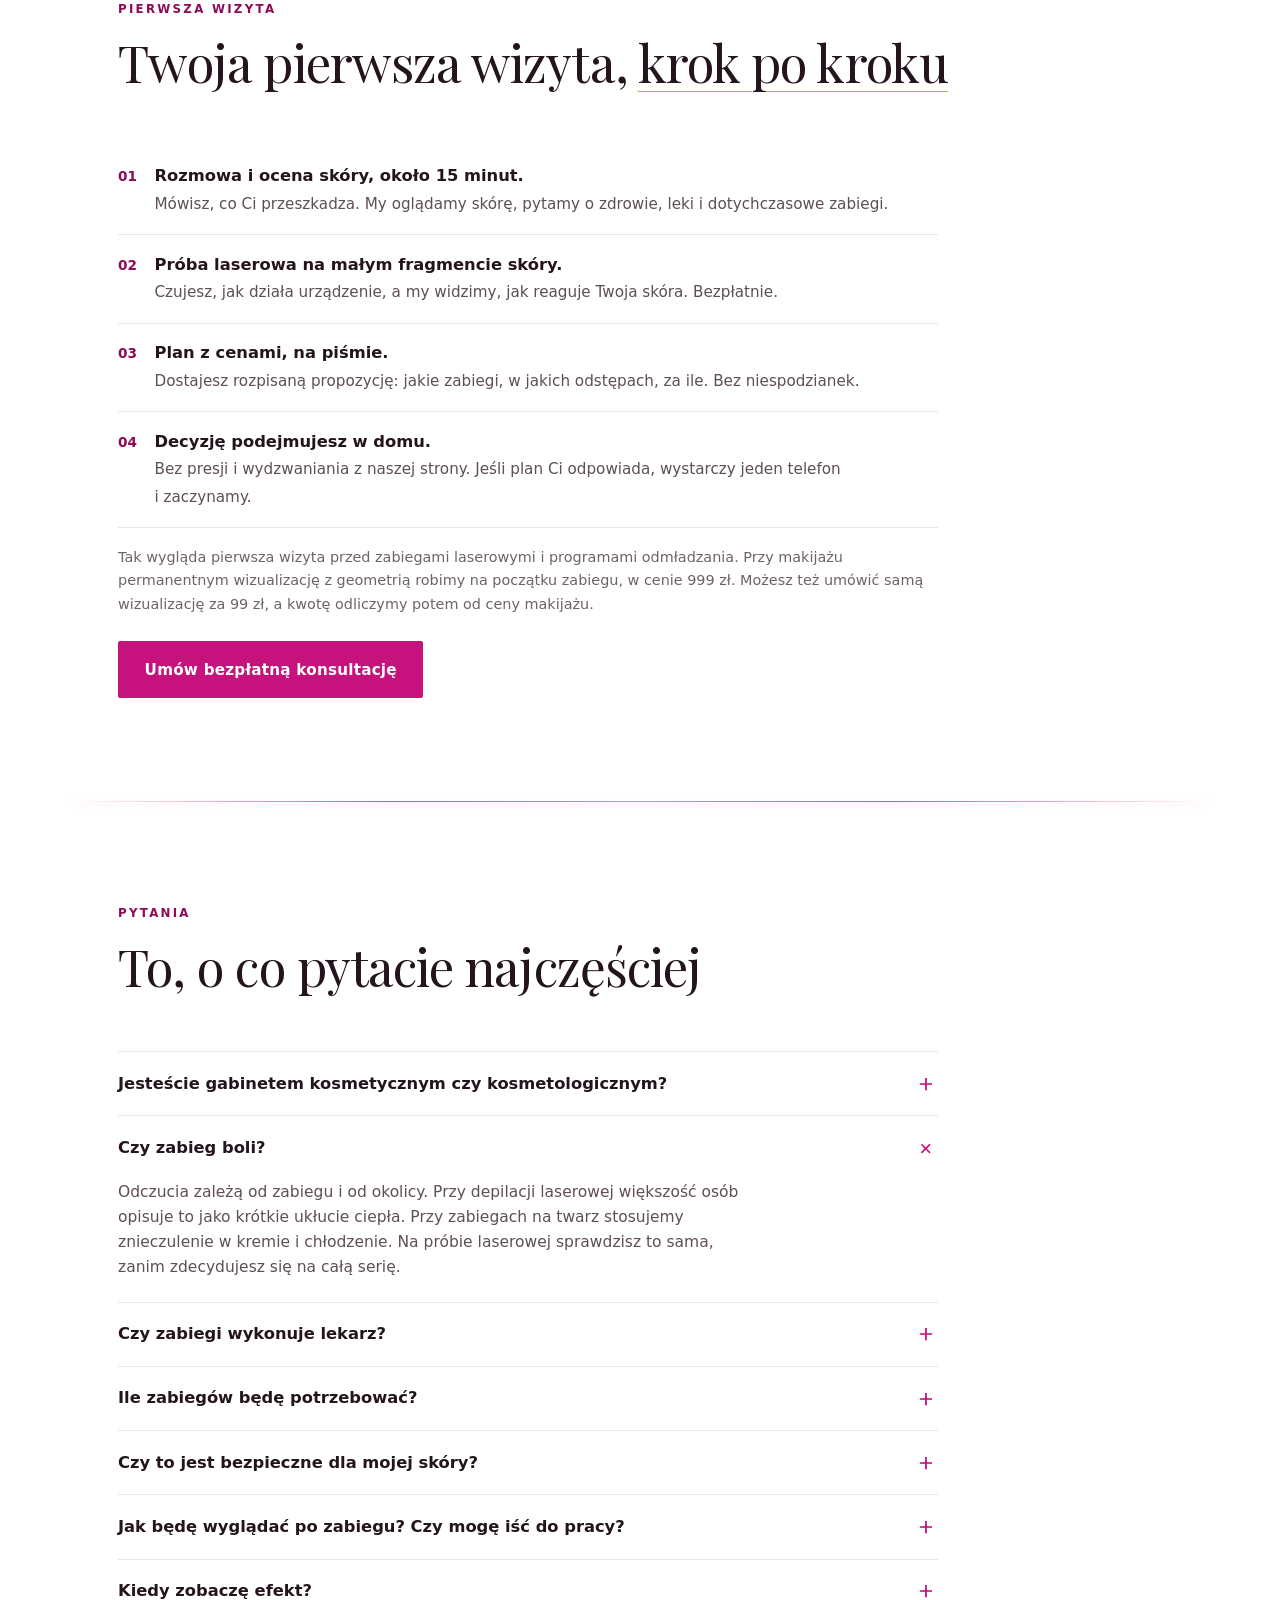
==== commit 6bea0300: "v3: dane wyjete ze zdan, listy i tabele zamiast prozy" ====
--- a/v3/index.html
+++ b/v3/index.html
@@ -361,7 +361,7 @@
   @media (max-width: 719px) { .portrait { max-height: 46vh; object-position: 50% 15%; } }
   .team-people { display: grid; gap: 1.15rem; grid-template-columns: repeat(3, 1fr); margin-top: clamp(2rem, 4vw, 2.8rem); }
   @media (min-width: 720px) { .team-people { grid-template-columns: repeat(3, minmax(0, 300px)); justify-content: start; } }
-  @media (min-width: 1000px) { .team-people { grid-template-columns: repeat(3, minmax(0, 300px)); gap: 1.4rem; } }
+  @media (min-width: 1000px) { .team-people { gap: 1.4rem; } }
   .person { display: flex; flex-direction: column; gap: .45rem; }
   .person .ph { display: block; overflow: hidden; box-shadow: var(--shadow); position: relative; }
   .person img { width: 100%; height: auto; aspect-ratio: 4 / 5; object-fit: cover; object-position: var(--pos, 50% 18%); display: block; filter: saturate(.94); }
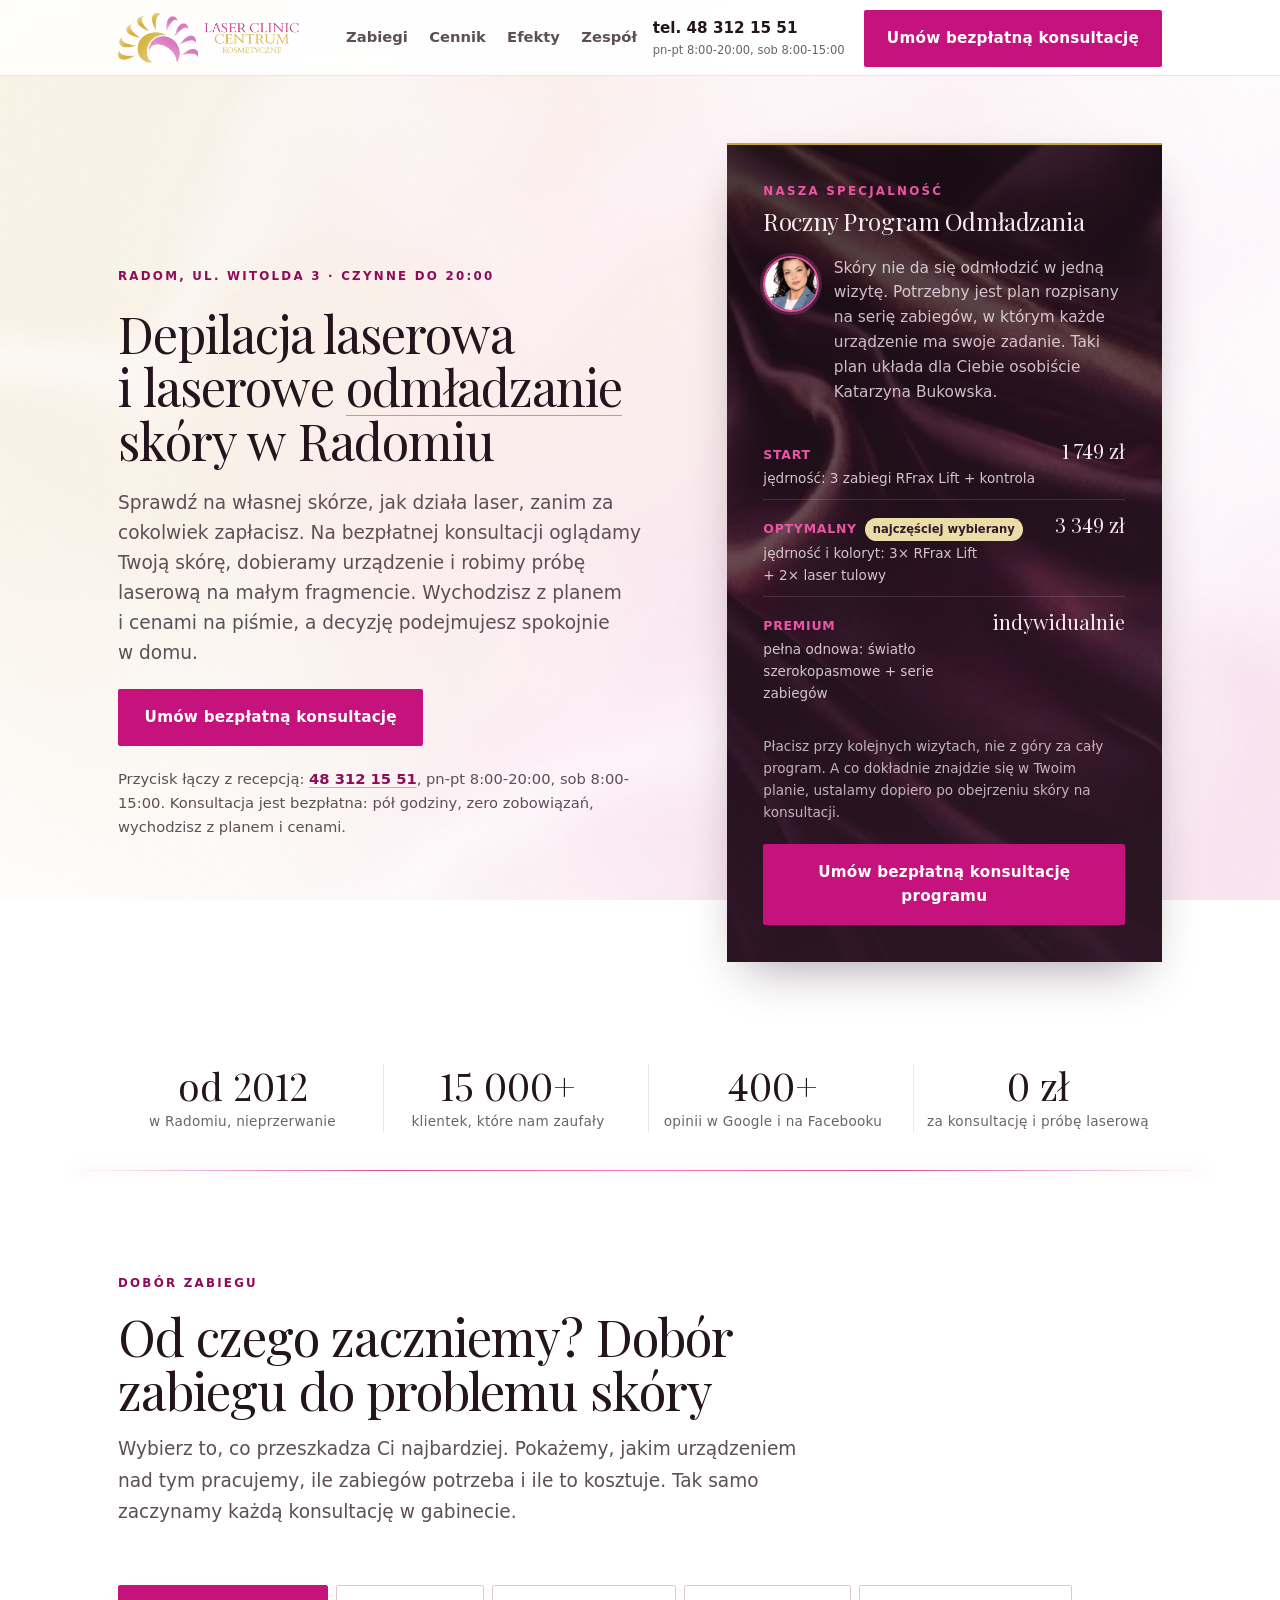
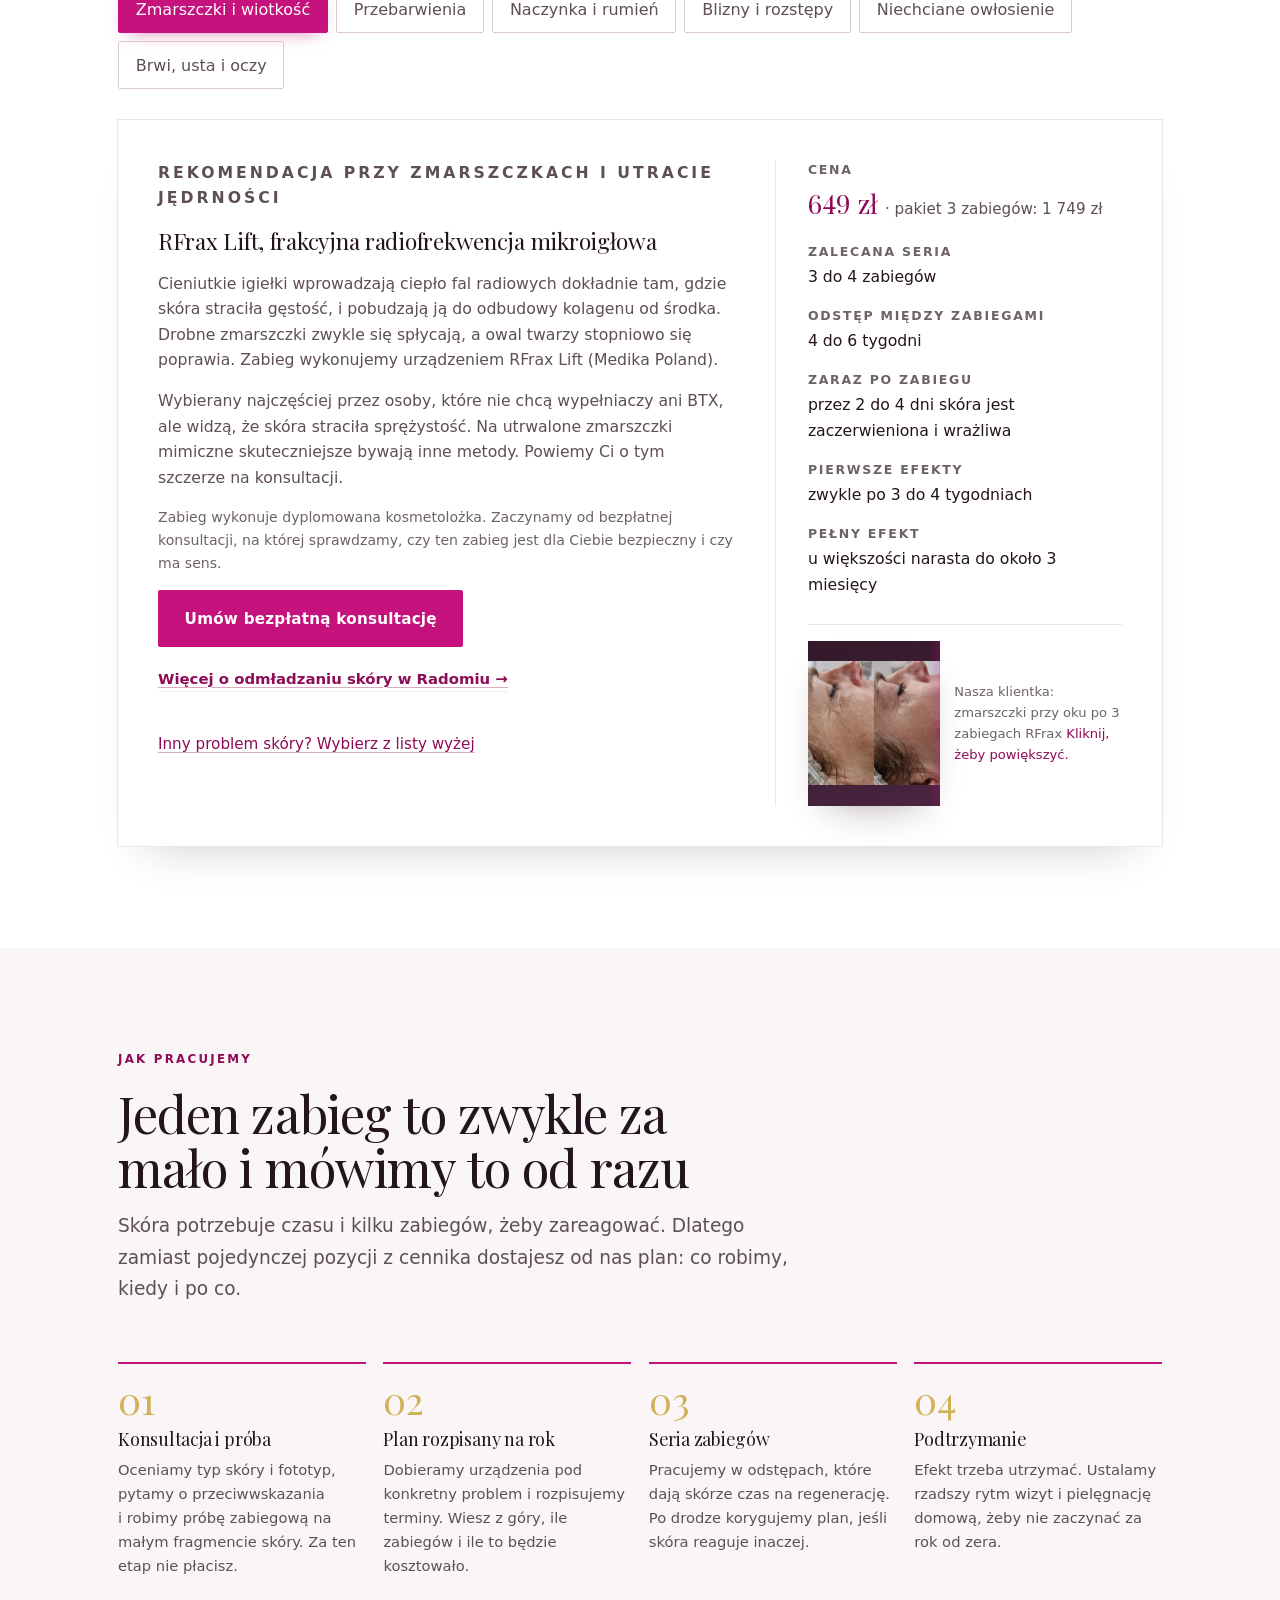
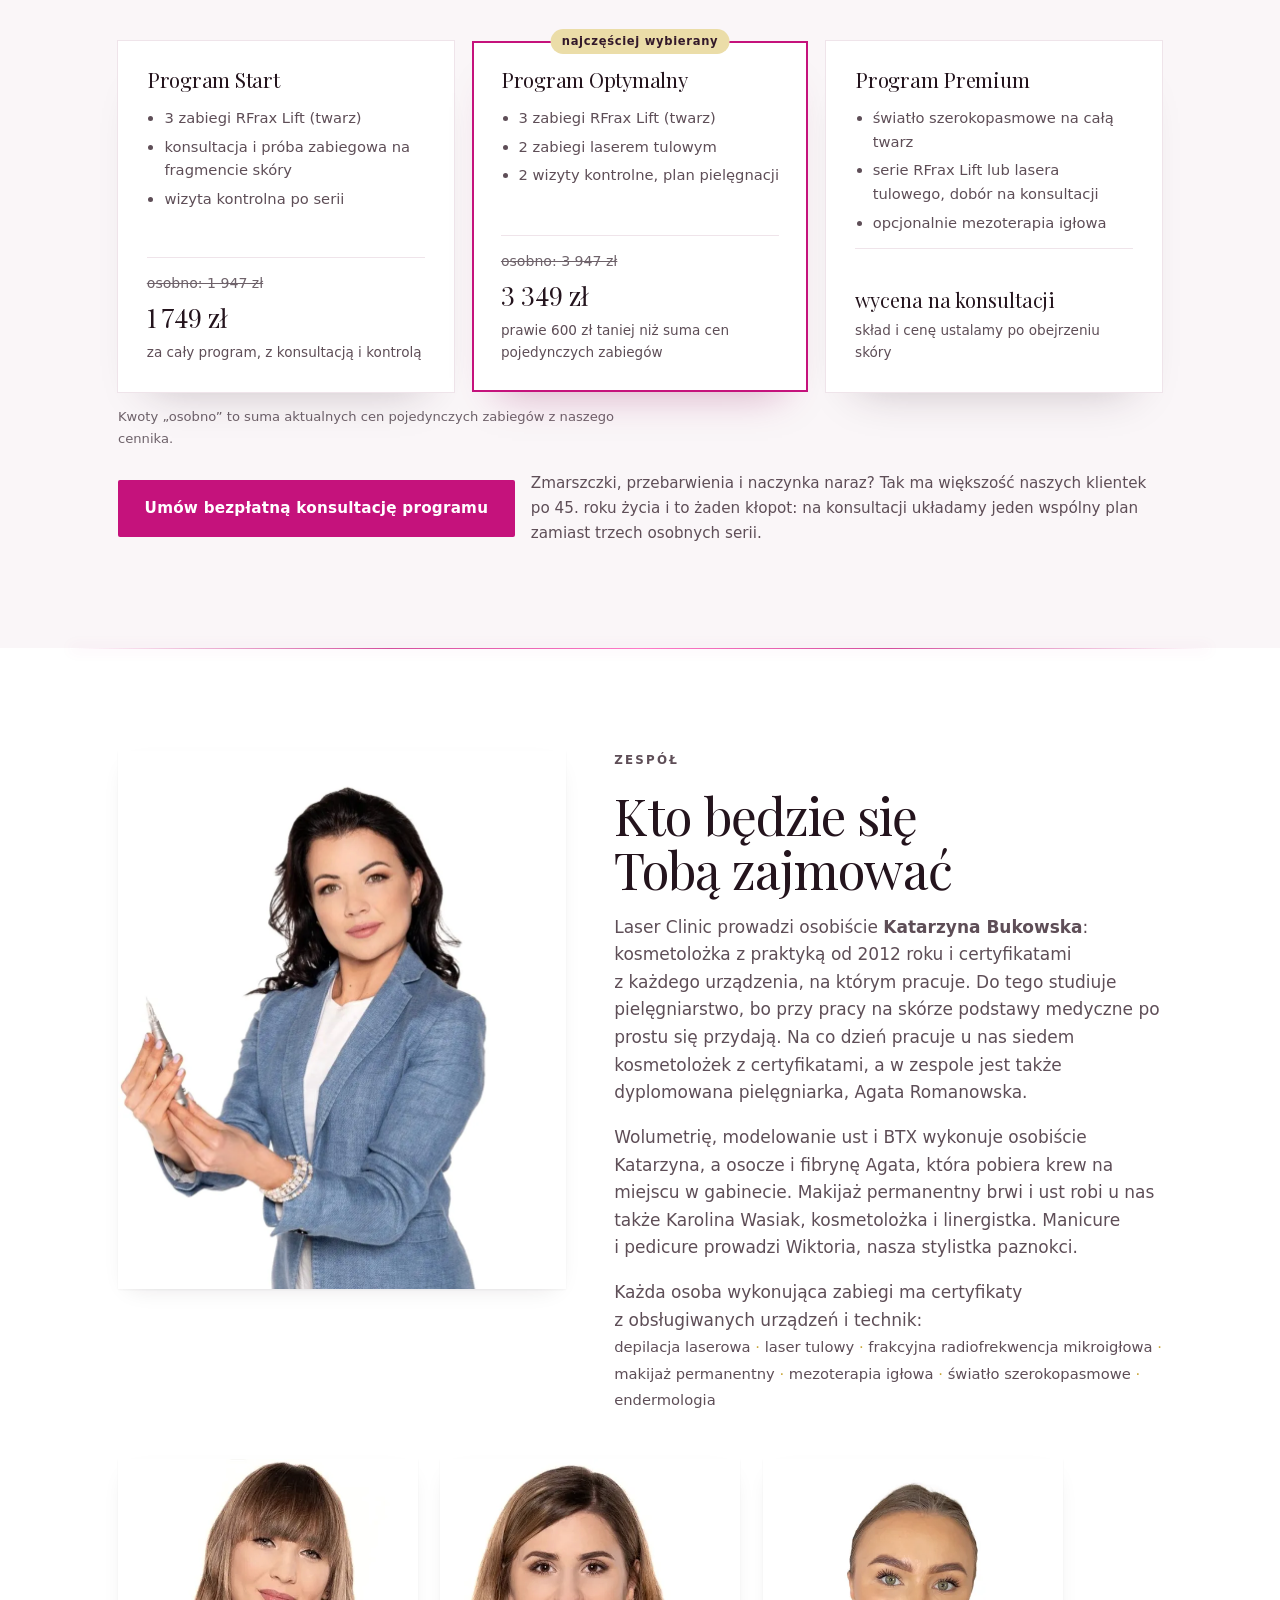
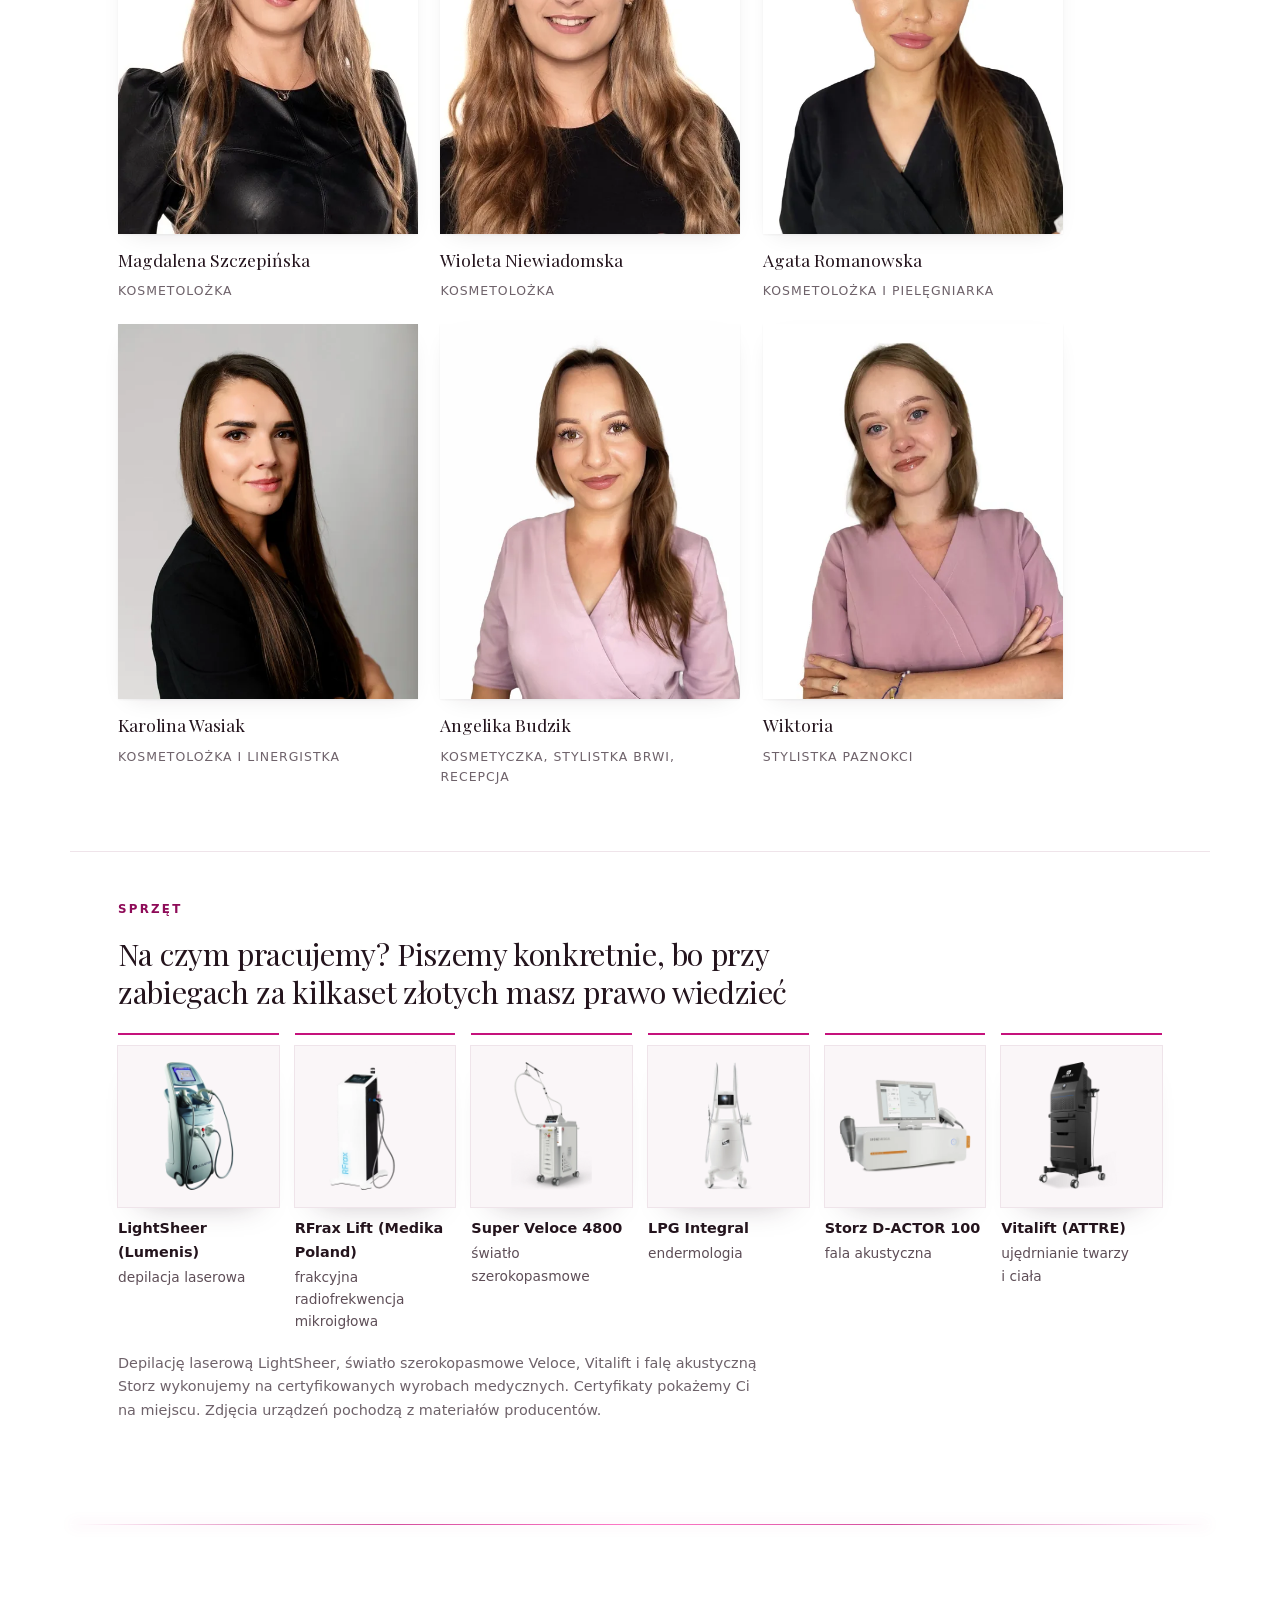
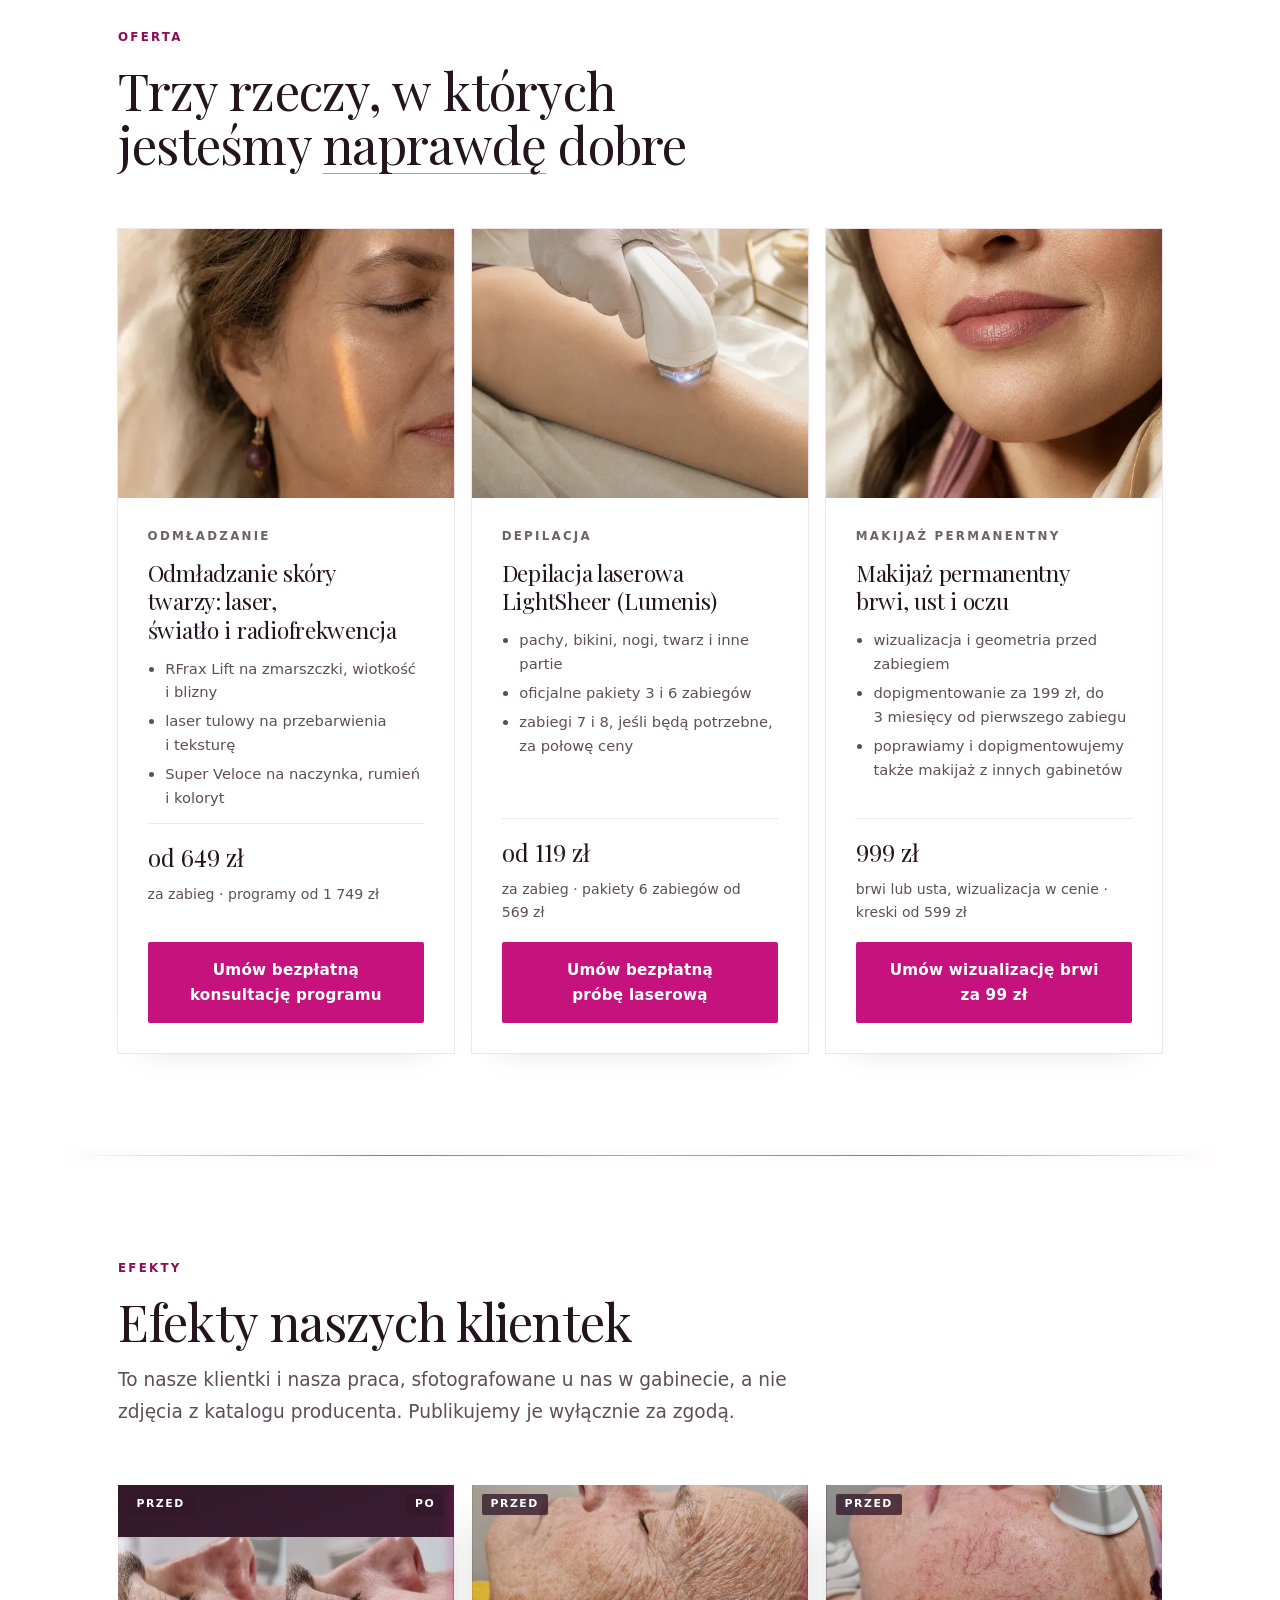
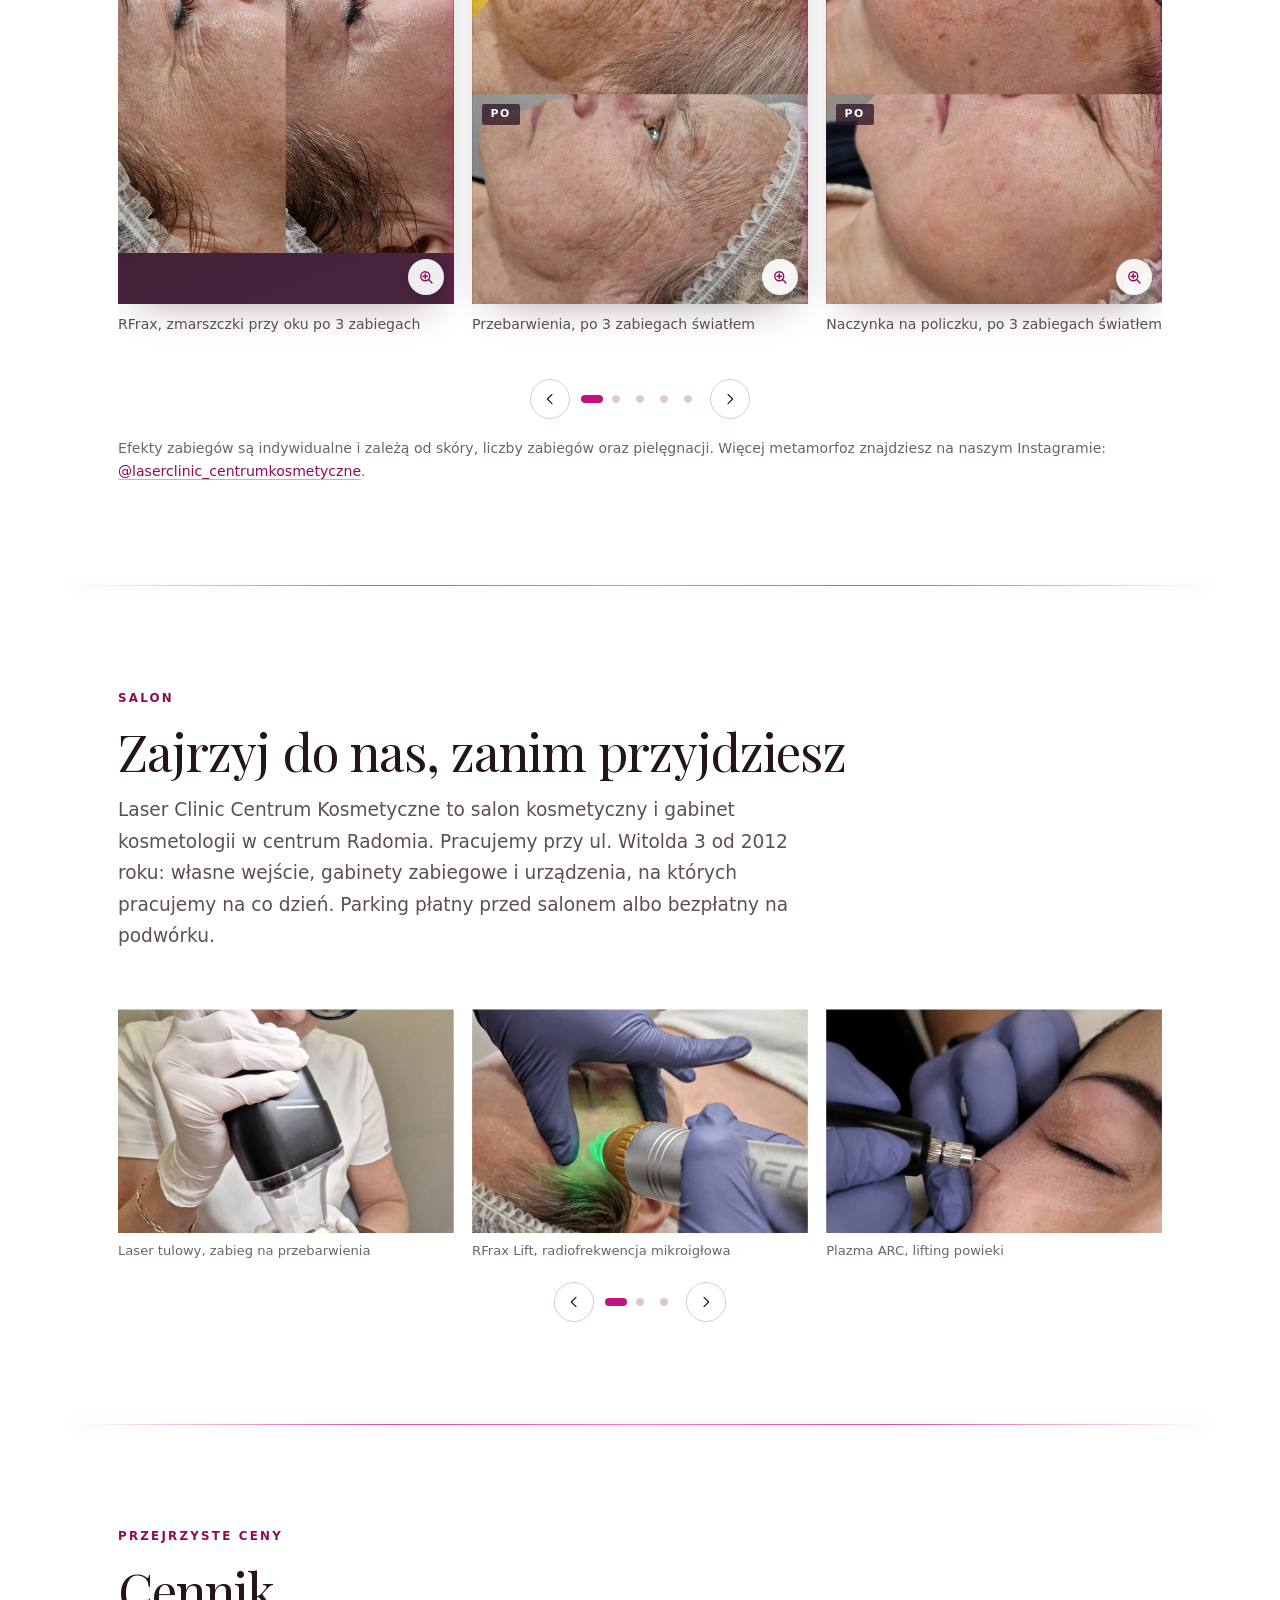
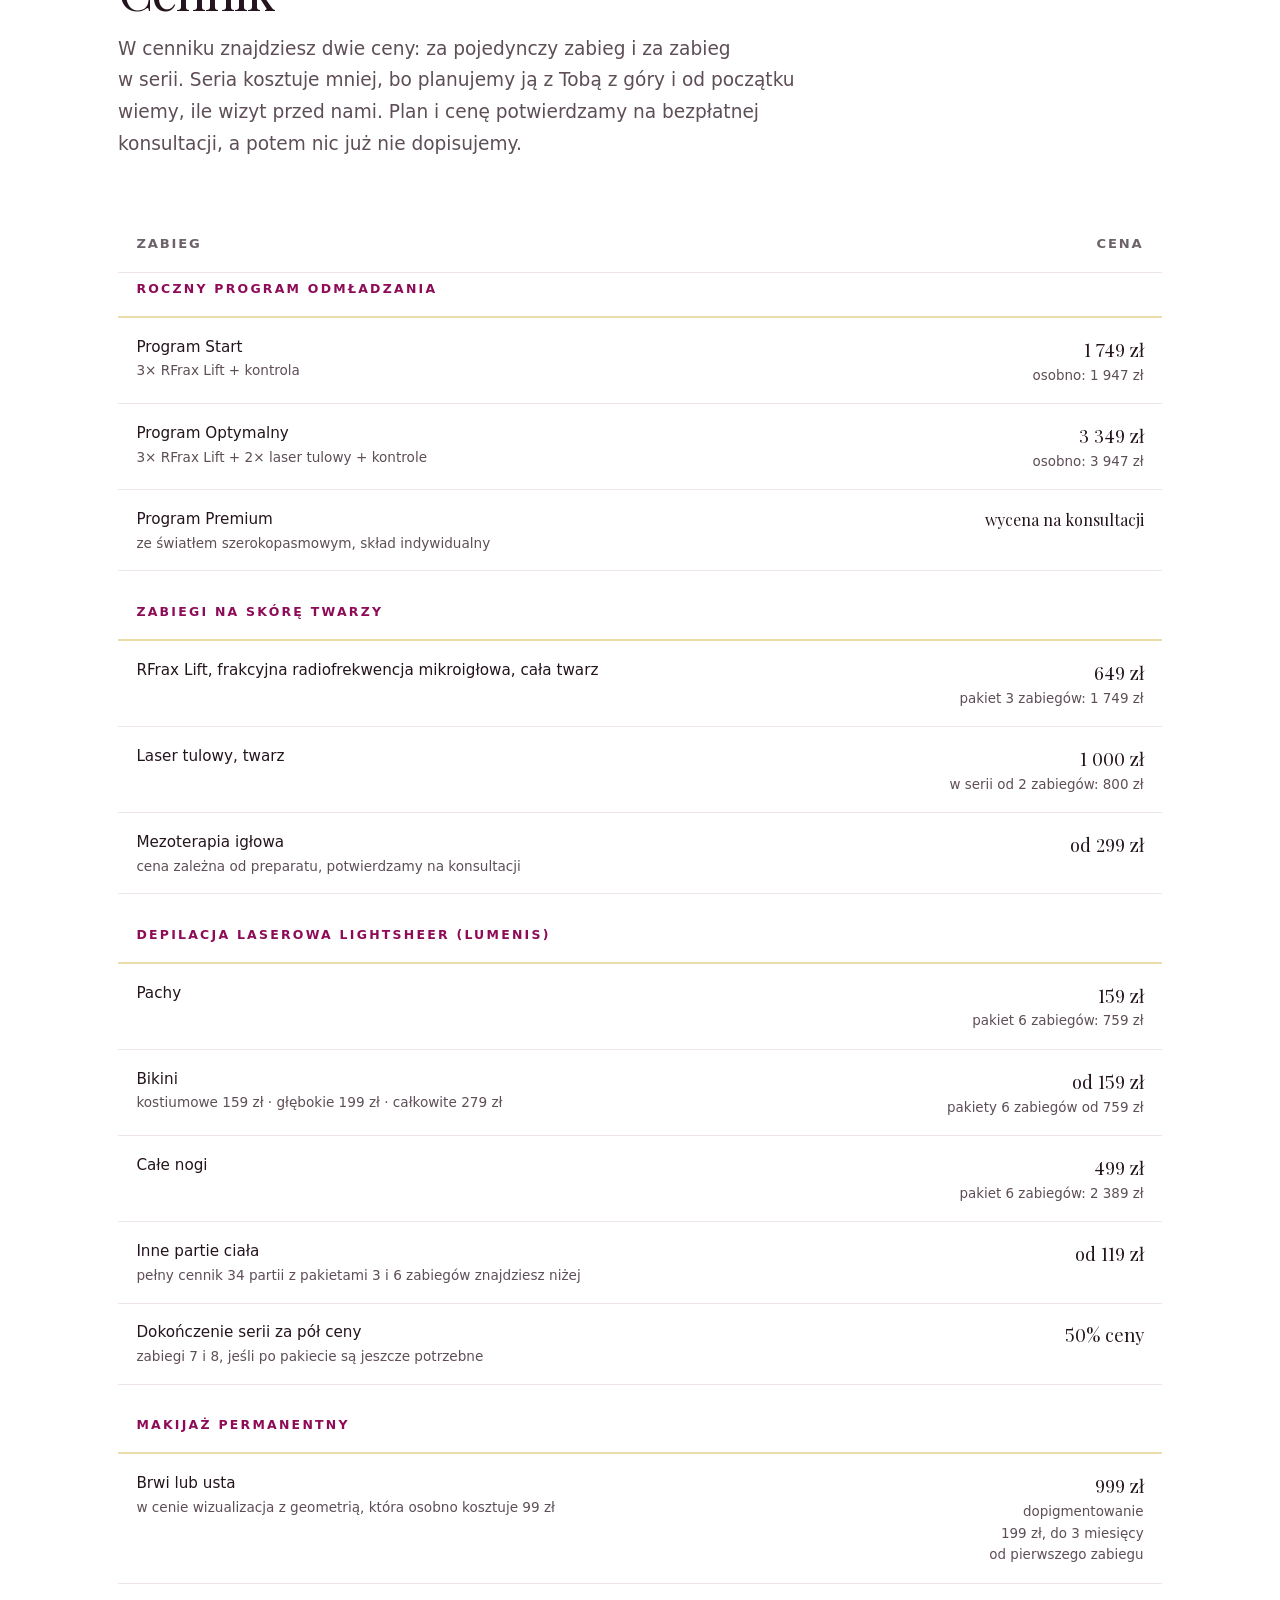
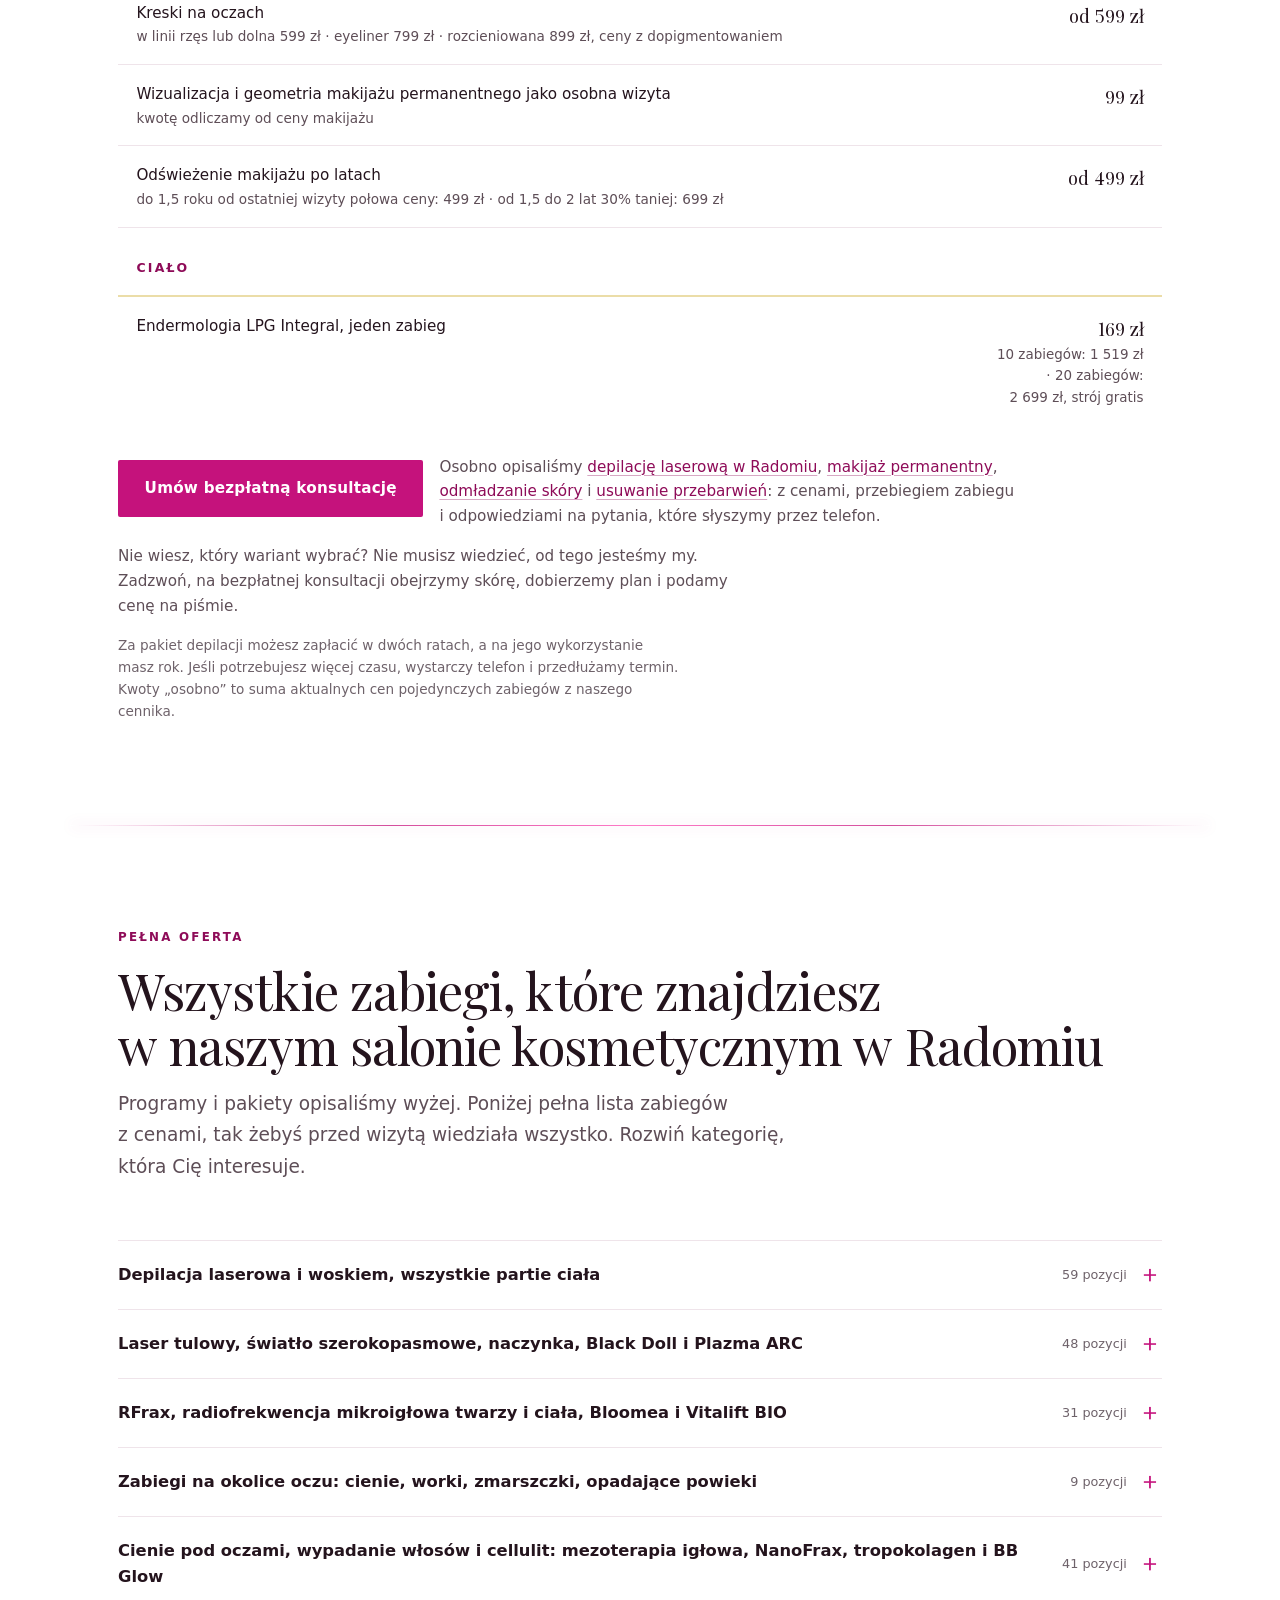
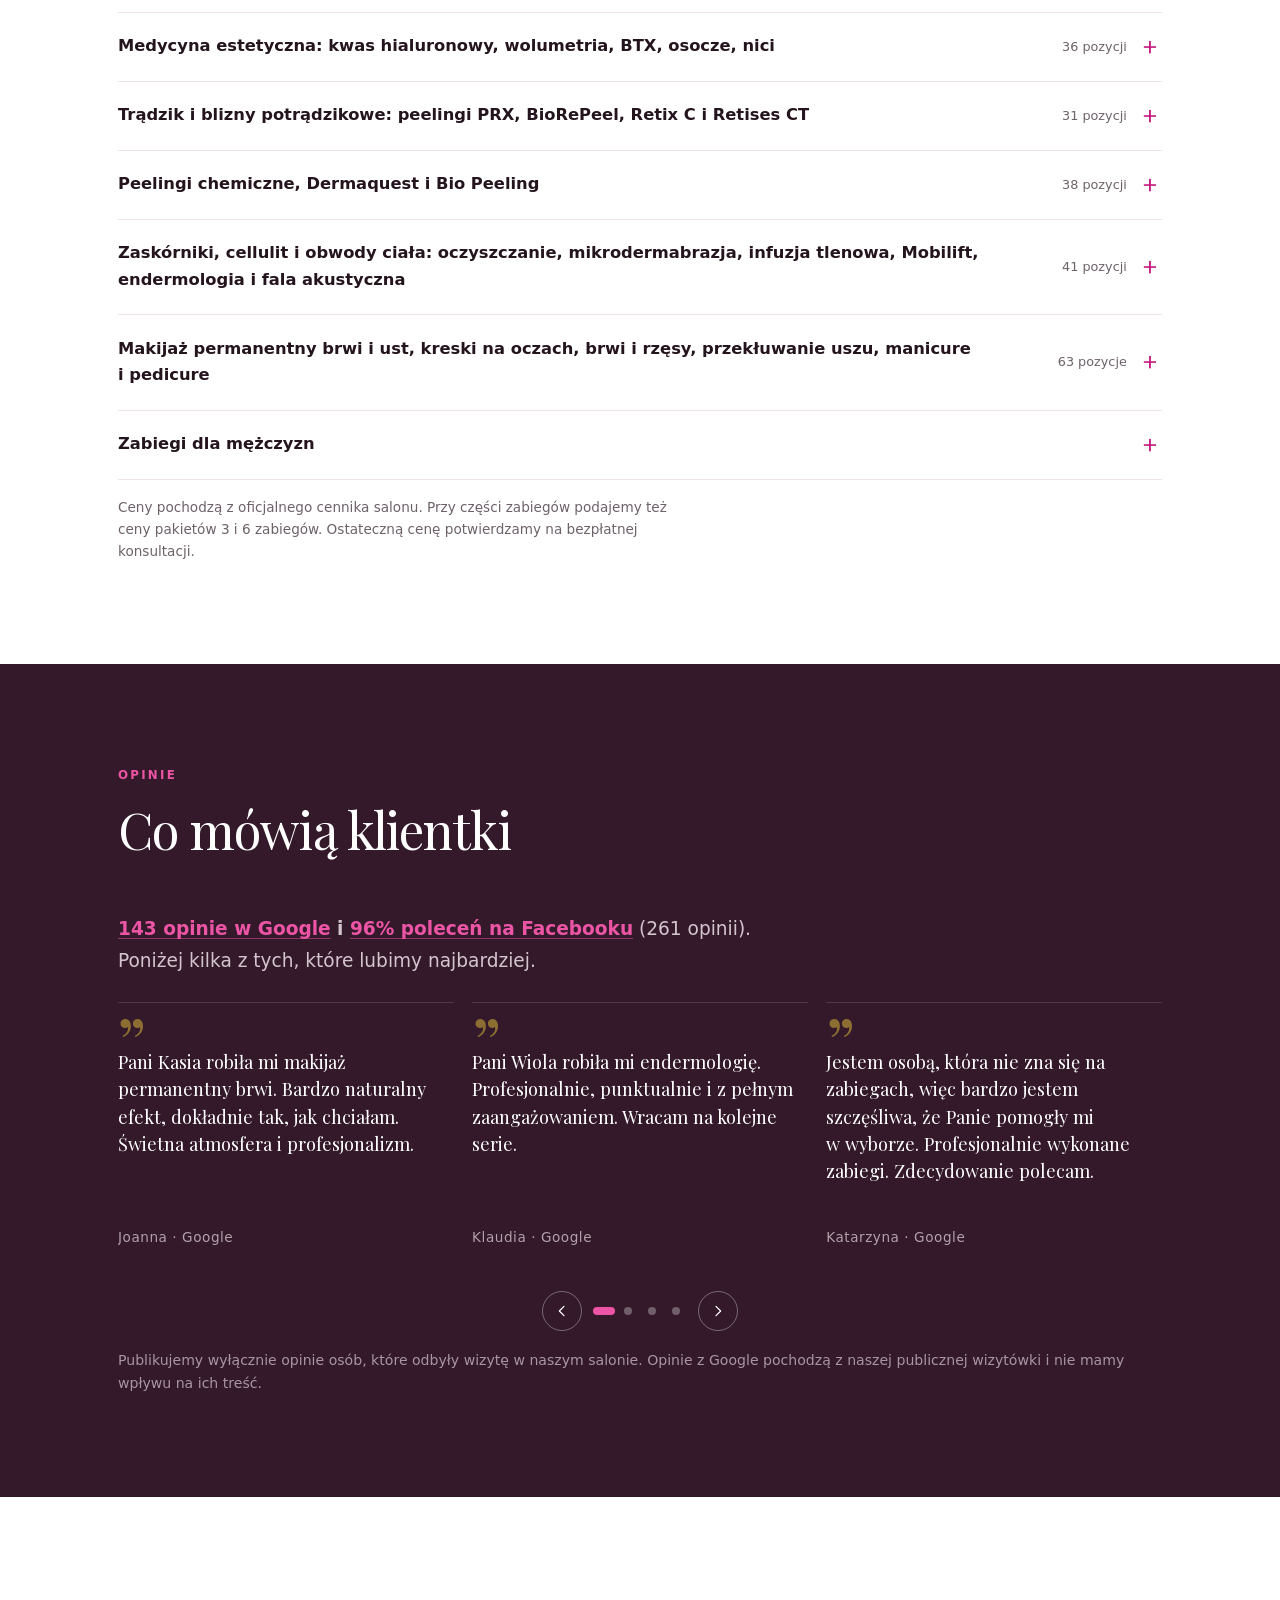
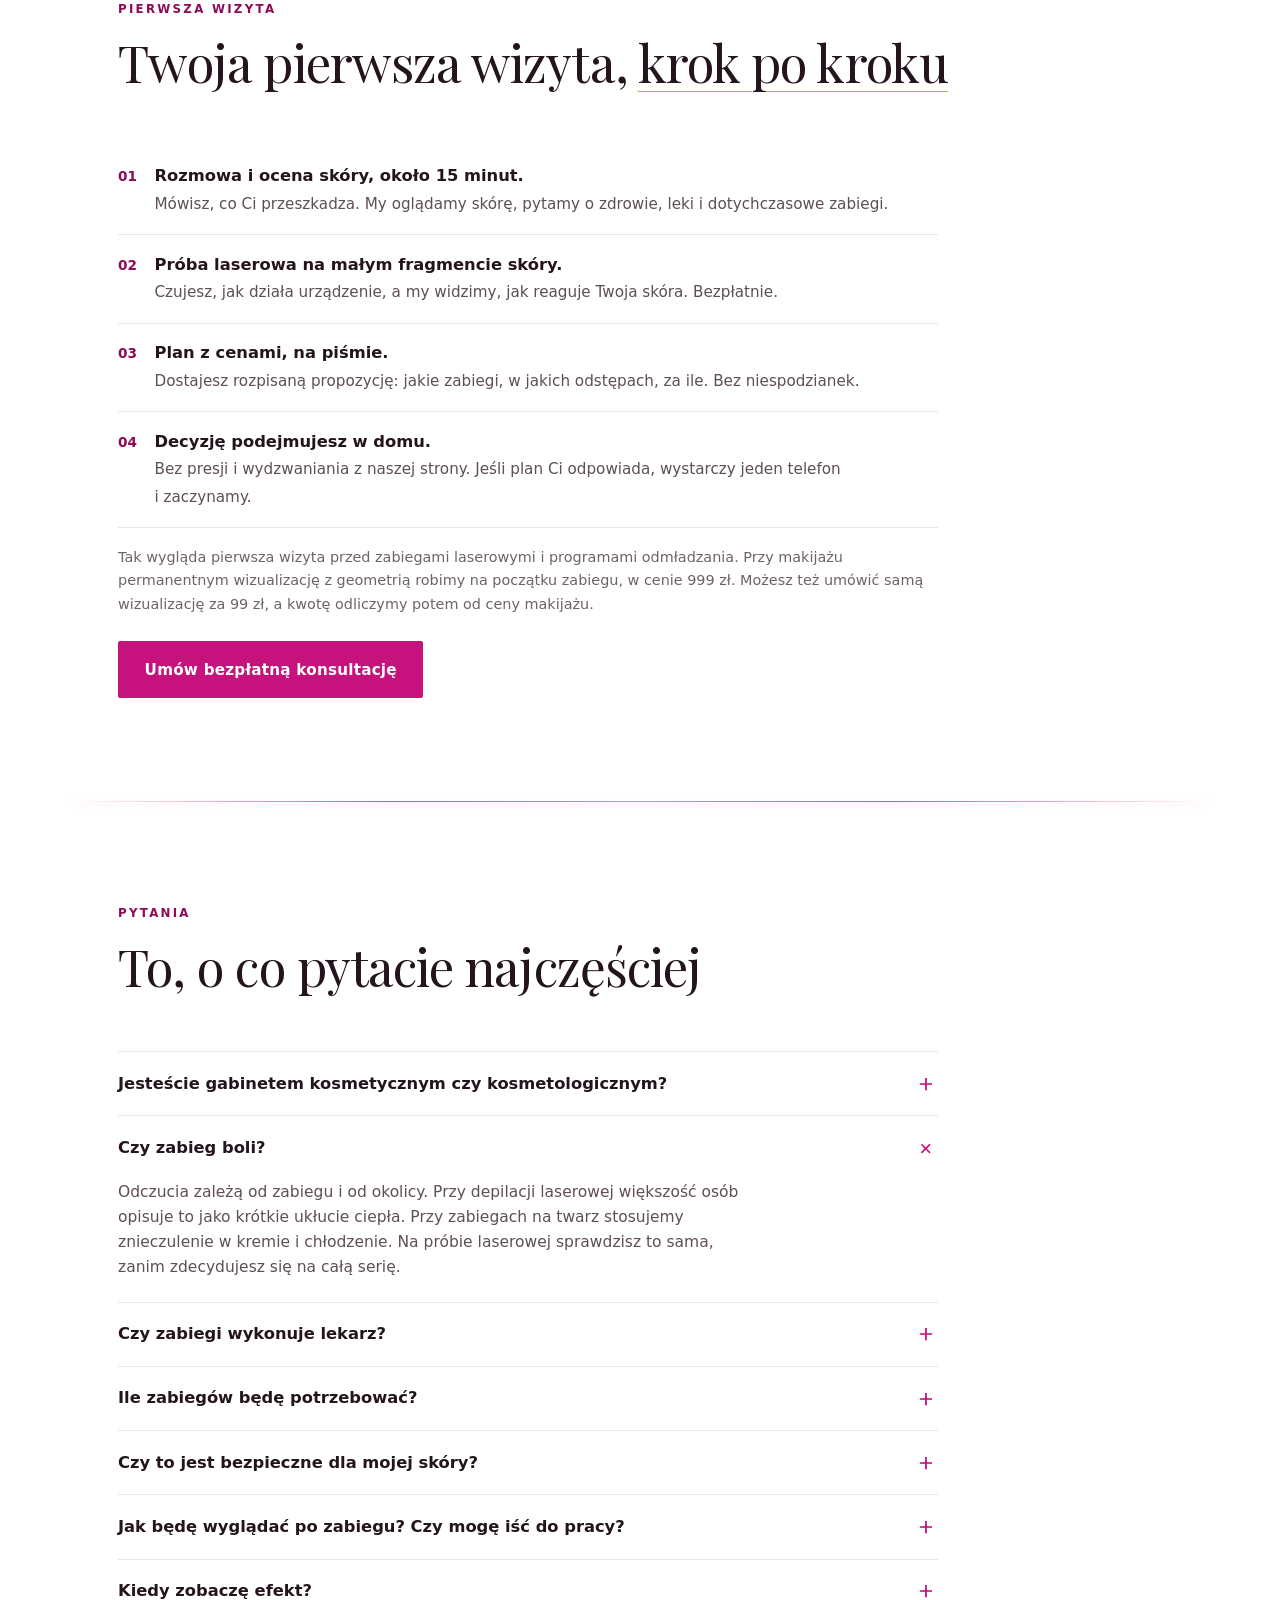
==== commit 4b4de033: "Cennik swiatla szerokopasmowego Veloce" ====
--- a/v3/index.html
+++ b/v3/index.html
@@ -924,7 +924,7 @@
           <a class="back-tabs" href="#zabiegi">Inny problem skóry? Wybierz z&nbsp;listy wyżej</a>
         </div>
         <div class="concern-side">
-          <div class="spec"><dt>Cena</dt><dd class="big num" style="font-size:1.15rem">wycena na konsultacji <small>zakres ustalamy po obejrzeniu skóry</small></dd></div>
+          <div class="spec"><dt>Cena</dt><dd class="big num">od 1&nbsp;000&nbsp;zł <small>twarz, zależnie od protokołu; szyja od 800&nbsp;zł, pełny cennik niżej</small></dd></div>
           <div class="spec"><dt>Plan</dt><dd>1 do 3 zabiegów; przebarwienia bledną zwykle już po pierwszym, utrwalony rumień i&nbsp;naczynka częściej po 2 do 3</dd></div>
           <div class="spec"><dt>Odstęp między zabiegami</dt><dd>3 do 4 tygodni</dd></div>
           <div class="spec"><dt>Efekty</dt><dd>narastają z&nbsp;każdym tygodniem po zabiegu</dd></div>
@@ -1376,7 +1376,7 @@
         </details>
         <details>
           <summary><h3 id="oferta-lasery">Laser tulowy, światło szerokopasmowe, naczynka, Black Doll i&nbsp;Plazma ARC</h3></summary>
-          <p>Laser tulowy na przebarwienia i&nbsp;koloryt, światło szerokopasmowe Super Veloce na rumień, naczynka i&nbsp;fotoodmładzanie, laser VELUR na pojedyncze naczynka, laserowy peeling węglowy Black Doll oraz Plazma ARC na powieki i&nbsp;zmarszczki. Przy zabiegach światłem i&nbsp;laserem zaczynamy od próby, żeby sprawdzić reakcję skóry.</p>
+          <p>Laser tulowy na przebarwienia i&nbsp;koloryt, światło szerokopasmowe Super Veloce na rumień, naczynka i&nbsp;fotoodmładzanie, laser VELUR na pojedyncze naczynka, laserowy peeling węglowy Black Doll oraz Plazma ARC na powieki i&nbsp;zmarszczki. Przy zabiegach światłem i&nbsp;laserem zaczynamy od próby, żeby sprawdzić reakcję skóry. Protokół Veloce dobieramy na konsultacji do tego, z&nbsp;czym przychodzisz: fotostarzenie, przebarwienia, rumień i&nbsp;teleangiektazje, trądzik pospolity, zapalny i&nbsp;różowaty, anti-aging oraz odmłodzenie genowe.</p>
           <div class="table-scroll" style="margin-bottom:1.2rem"><table>
             <tbody>
 <tr class="grp"><td colspan="2">LASER TULOWY (ATTRE)</td></tr>
@@ -1387,8 +1387,22 @@
 <tr><td>Rozstępy, blizny<span class="sub">wycena indywidualna, zależnie od wielkości zmiany</span></td><td class="price num"><span class="amt">od 200&nbsp;zł</span></td></tr>
 <tr><td>Skóra głowy</td><td class="price num"><span class="amt">700&nbsp;zł</span></td></tr>
 <tr class="grp"><td colspan="2">ŚWIATŁO SZEROKOPASMOWE Super Veloce: naczynka, rumień, przebarwienia, fotoodmładzanie</td></tr>
-<tr><td>Cała twarz, protokół wielofiltrowy<span class="sub">w&nbsp;jednej wizycie: odmłodzenie, rumień, naczynka i&nbsp;przebarwienia</span></td><td class="price num"><span class="amt" style="white-space:normal;font-size:1rem">wycena na konsultacji</span></td></tr>
-<tr><td>Pojedyncze partie: nos, policzki, dekolt, dłonie<span class="sub">zaczynamy od próby światłem, żeby sprawdzić reakcję skóry</span></td><td class="price num"><span class="amt" style="white-space:normal;font-size:1rem">wycena na konsultacji</span></td></tr>
+<tr><td>Veloce Focus · twarz<span class="sub">terapia celowana</span></td><td class="price num"><span class="amt">1&nbsp;000&nbsp;zł</span></td></tr>
+<tr><td>Veloce Focus · szyja</td><td class="price num"><span class="amt">800&nbsp;zł</span></td></tr>
+<tr><td>Veloce Focus · dekolt</td><td class="price num"><span class="amt">1&nbsp;000&nbsp;zł</span></td></tr>
+<tr><td>Veloce Focus · twarz, szyja i&nbsp;dekolt</td><td class="price num"><span class="amt">2&nbsp;200&nbsp;zł</span></td></tr>
+<tr><td>Veloce Advanced · twarz<span class="sub">terapia zaawansowana</span></td><td class="price num"><span class="amt">1&nbsp;200&nbsp;zł</span></td></tr>
+<tr><td>Veloce Advanced · szyja</td><td class="price num"><span class="amt">1&nbsp;000&nbsp;zł</span></td></tr>
+<tr><td>Veloce Advanced · dekolt</td><td class="price num"><span class="amt">1&nbsp;200&nbsp;zł</span></td></tr>
+<tr><td>Veloce Advanced · twarz, szyja i&nbsp;dekolt</td><td class="price num"><span class="amt">2&nbsp;600&nbsp;zł</span></td></tr>
+<tr><td>Veloce Signature · twarz<span class="sub">terapia kompleksowa</span></td><td class="price num"><span class="amt">1&nbsp;500&nbsp;zł</span></td></tr>
+<tr><td>Veloce Signature · szyja</td><td class="price num"><span class="amt">1&nbsp;200&nbsp;zł</span></td></tr>
+<tr><td>Veloce Signature · dekolt</td><td class="price num"><span class="amt">1&nbsp;500&nbsp;zł</span></td></tr>
+<tr><td>Veloce Signature · twarz, szyja i&nbsp;dekolt</td><td class="price num"><span class="amt">3&nbsp;000&nbsp;zł</span></td></tr>
+<tr class="grp"><td colspan="2">ŚWIATŁO SZEROKOPASMOWE Super Veloce: wycena indywidualna</td></tr>
+<tr><td>Lifting skóry brzucha</td><td class="price num"><span class="amt" style="white-space:normal;font-size:1rem">wycena indywidualna</span></td></tr>
+<tr><td>Nogi lub ręce</td><td class="price num"><span class="amt" style="white-space:normal;font-size:1rem">wycena indywidualna</span></td></tr>
+<tr><td>Policzki</td><td class="price num"><span class="amt" style="white-space:normal;font-size:1rem">wycena indywidualna</span></td></tr>
 <tr class="grp"><td colspan="2">VELUR: laserowe zamykanie naczynek</td></tr>
 <tr><td>Cała twarz · VELUR</td><td class="price num"><span class="amt">400&nbsp;zł</span></td></tr>
 <tr><td>Broda</td><td class="price num"><span class="amt">200&nbsp;zł</span></td></tr>
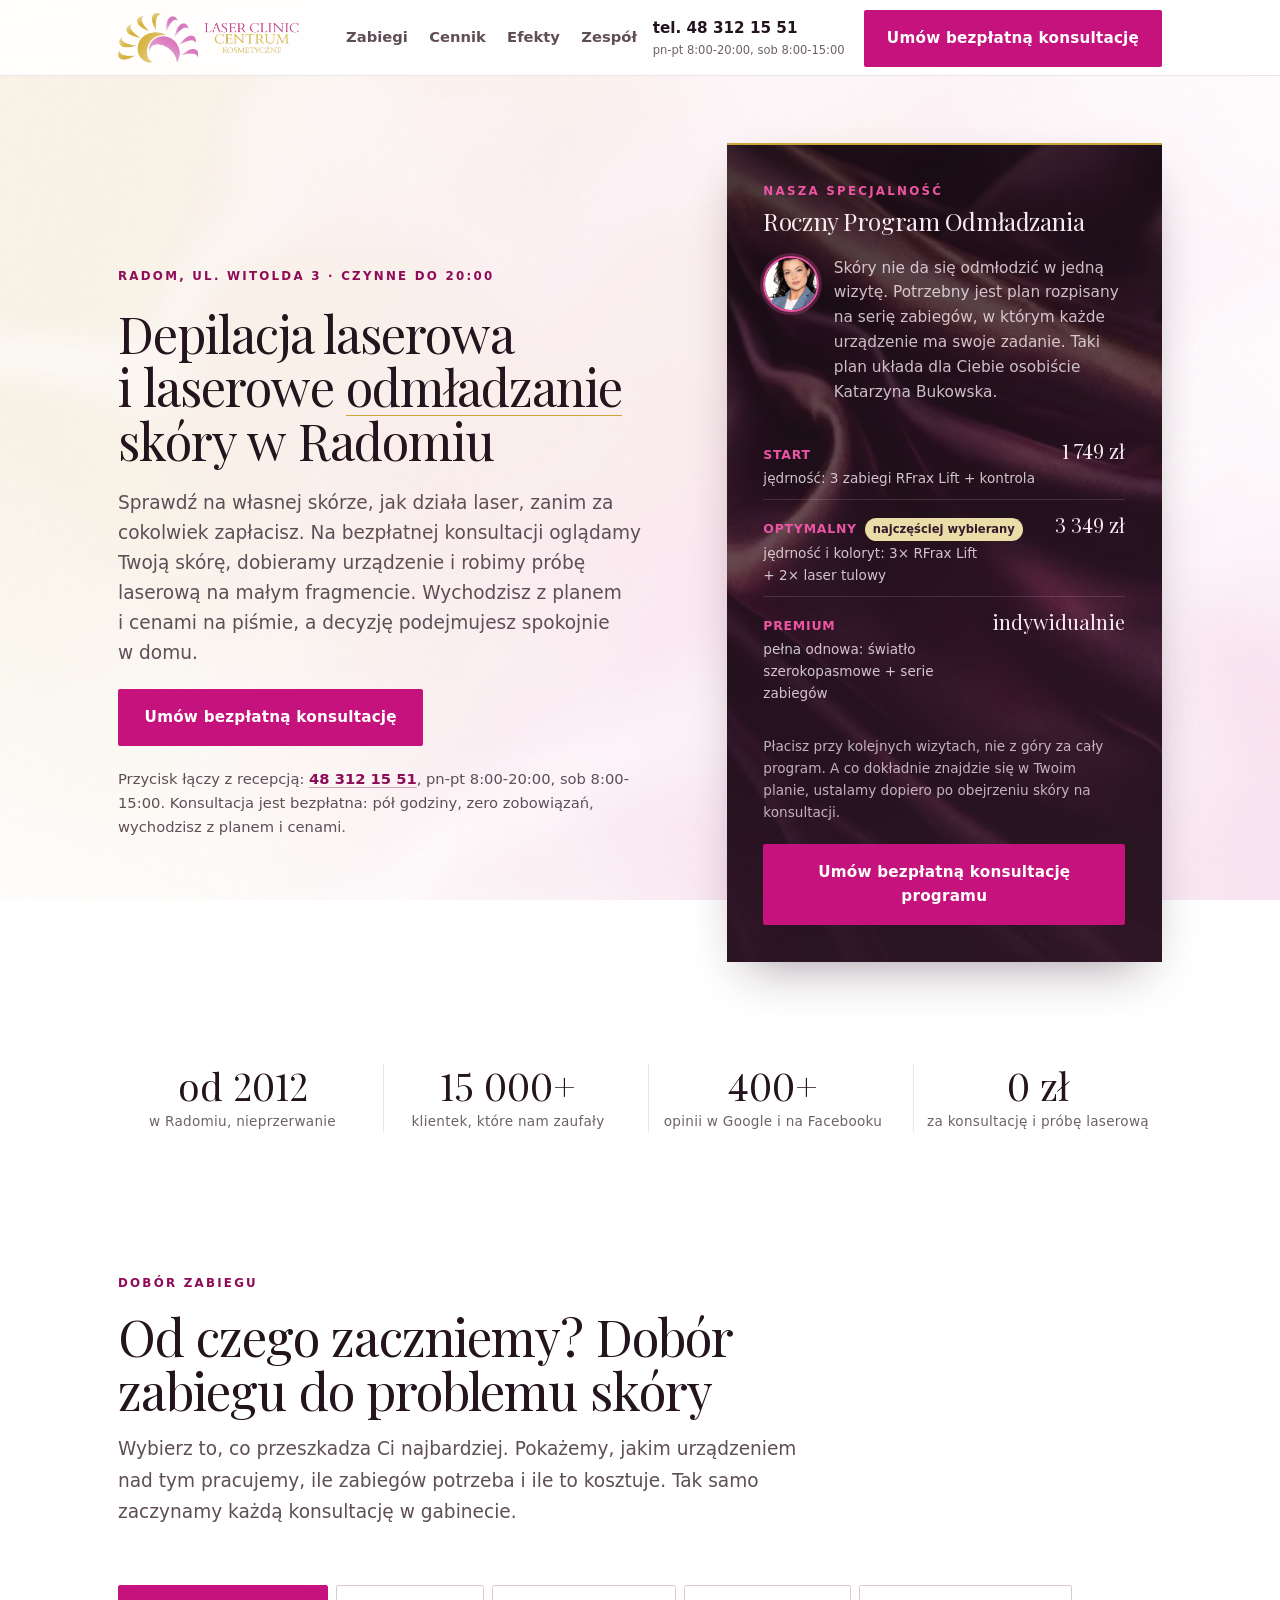
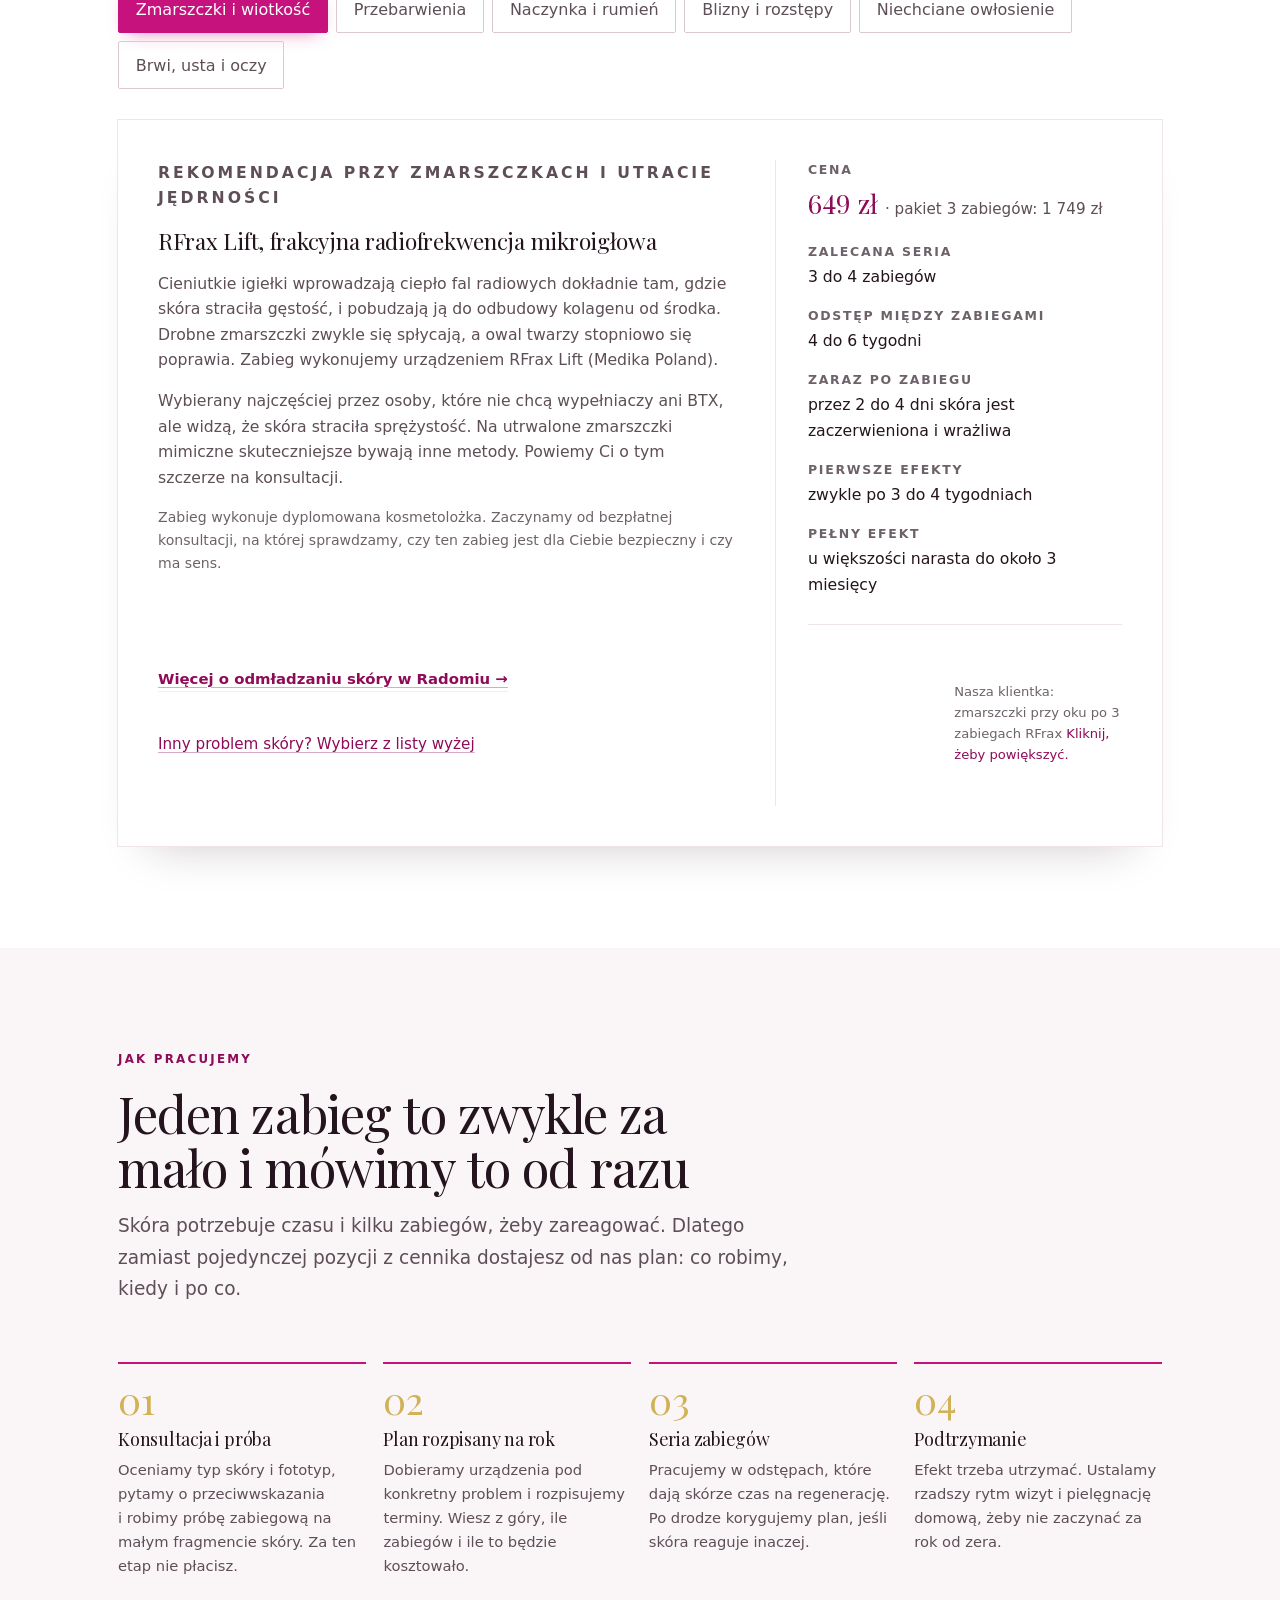
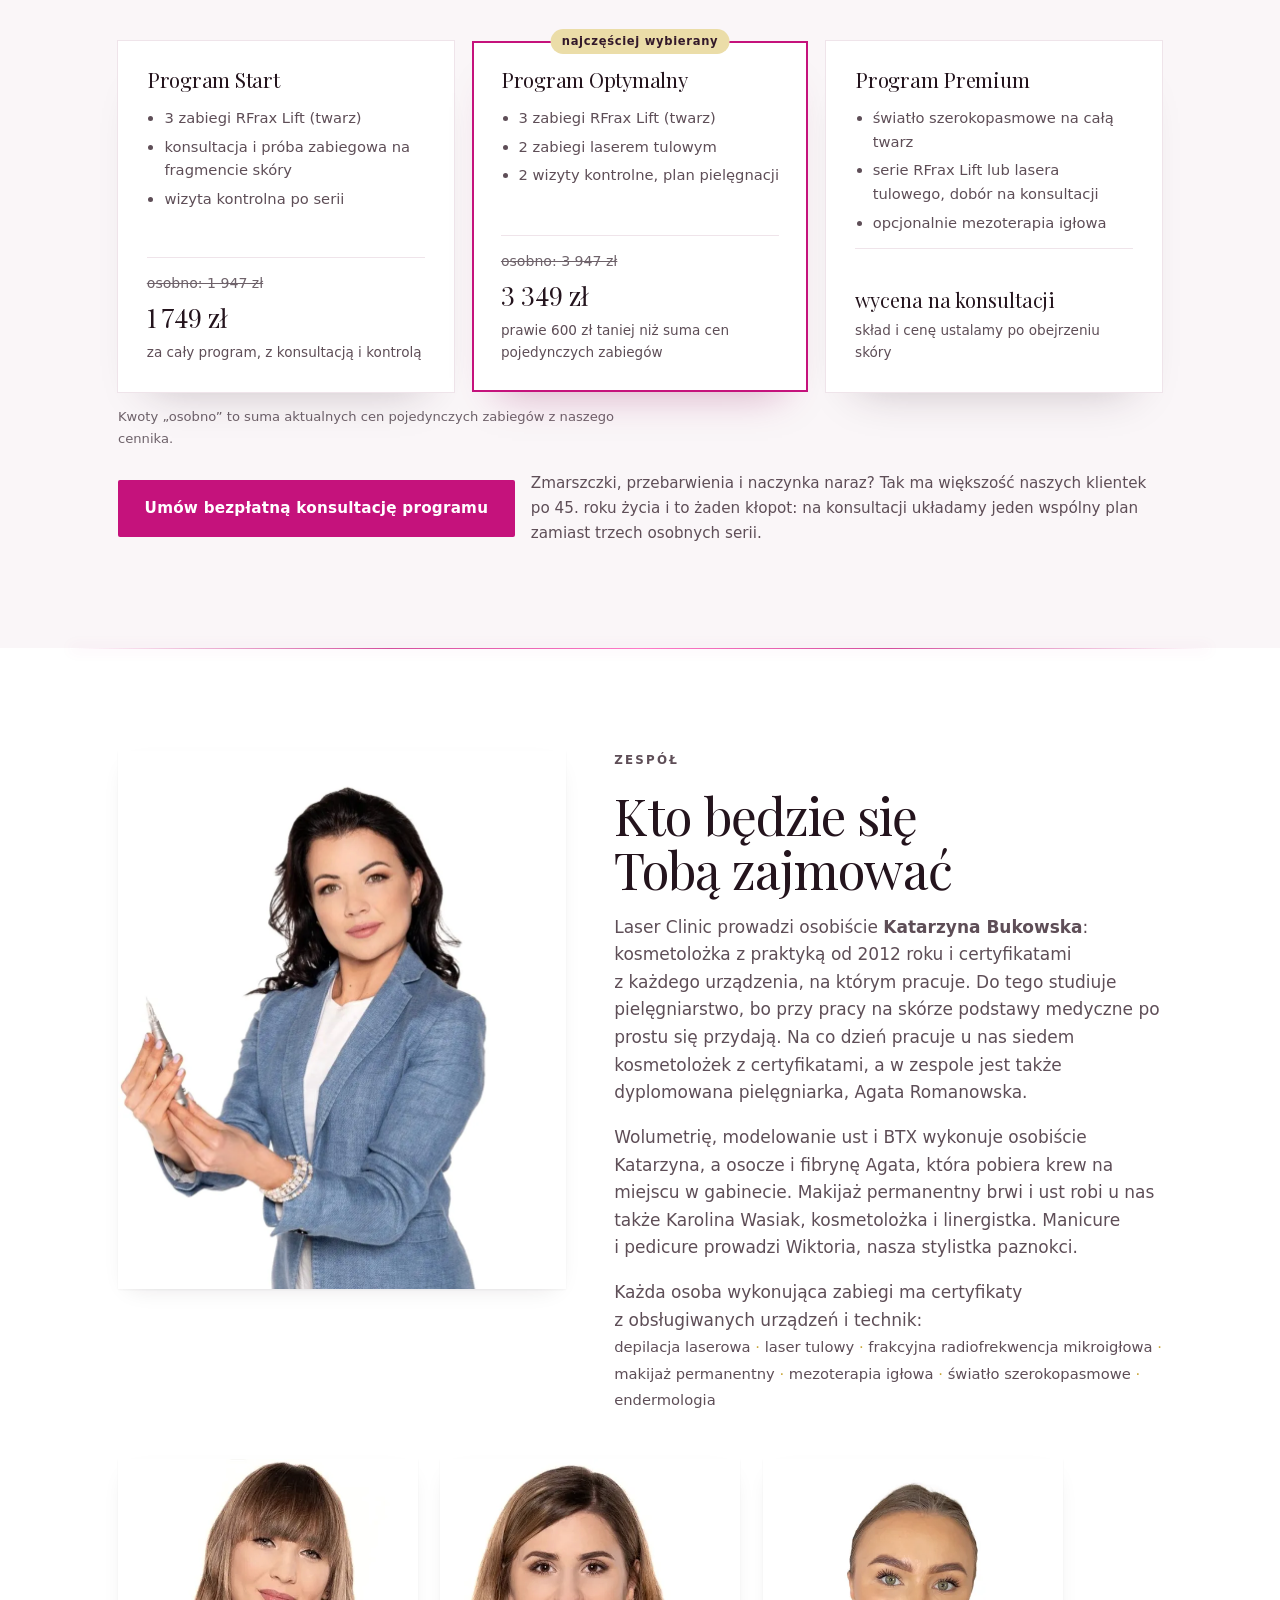
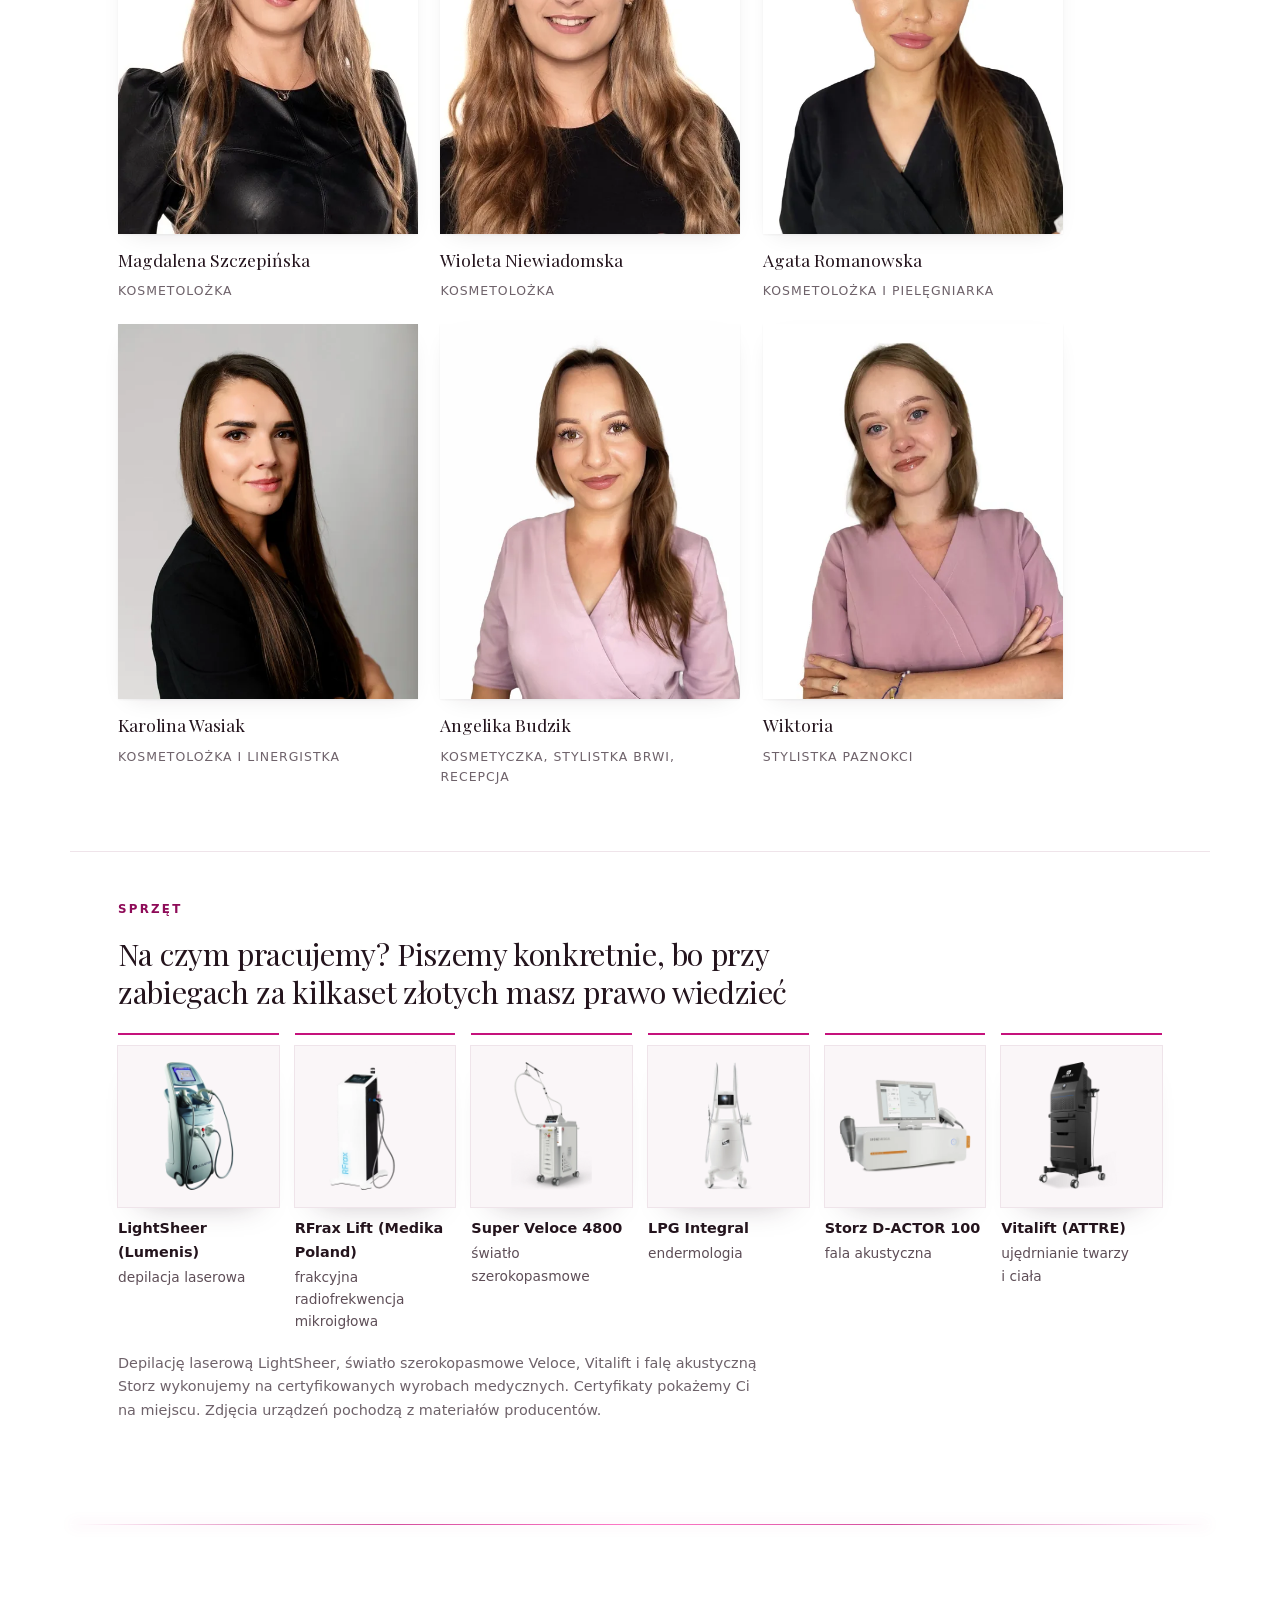
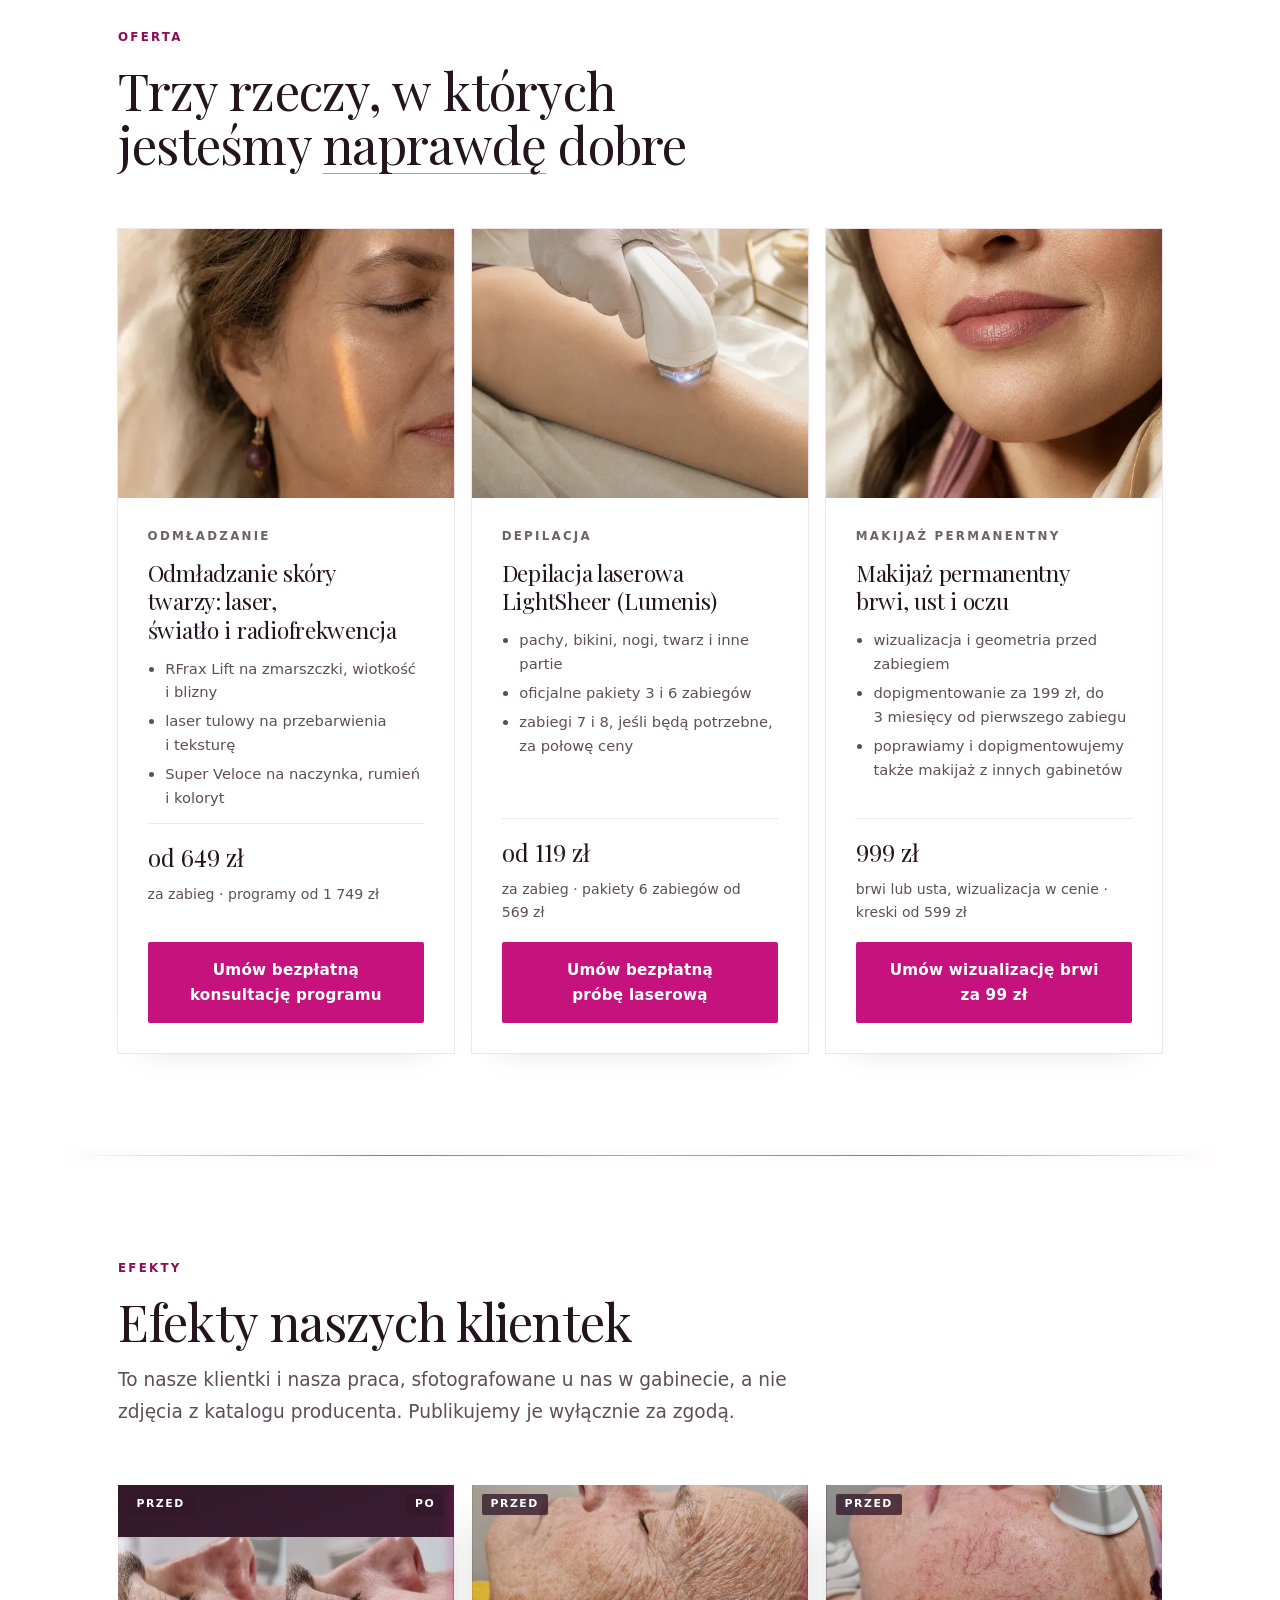
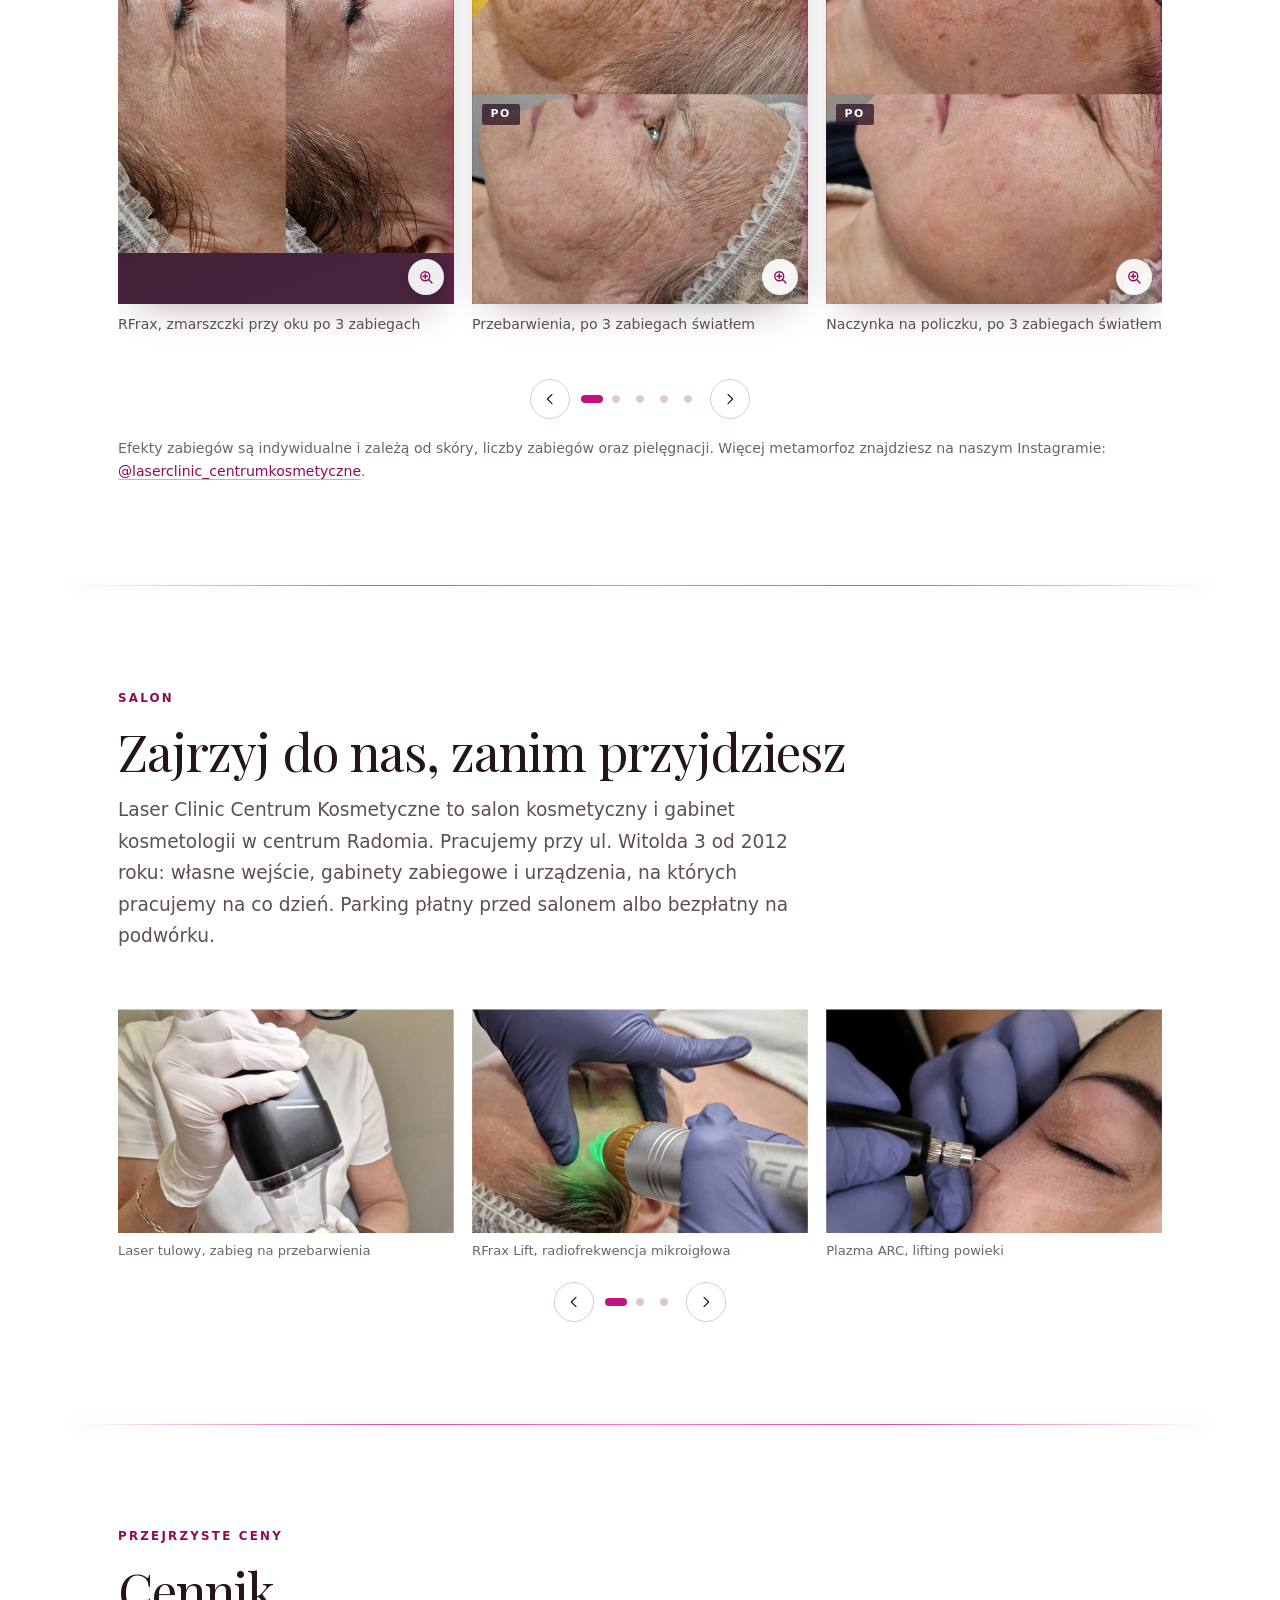
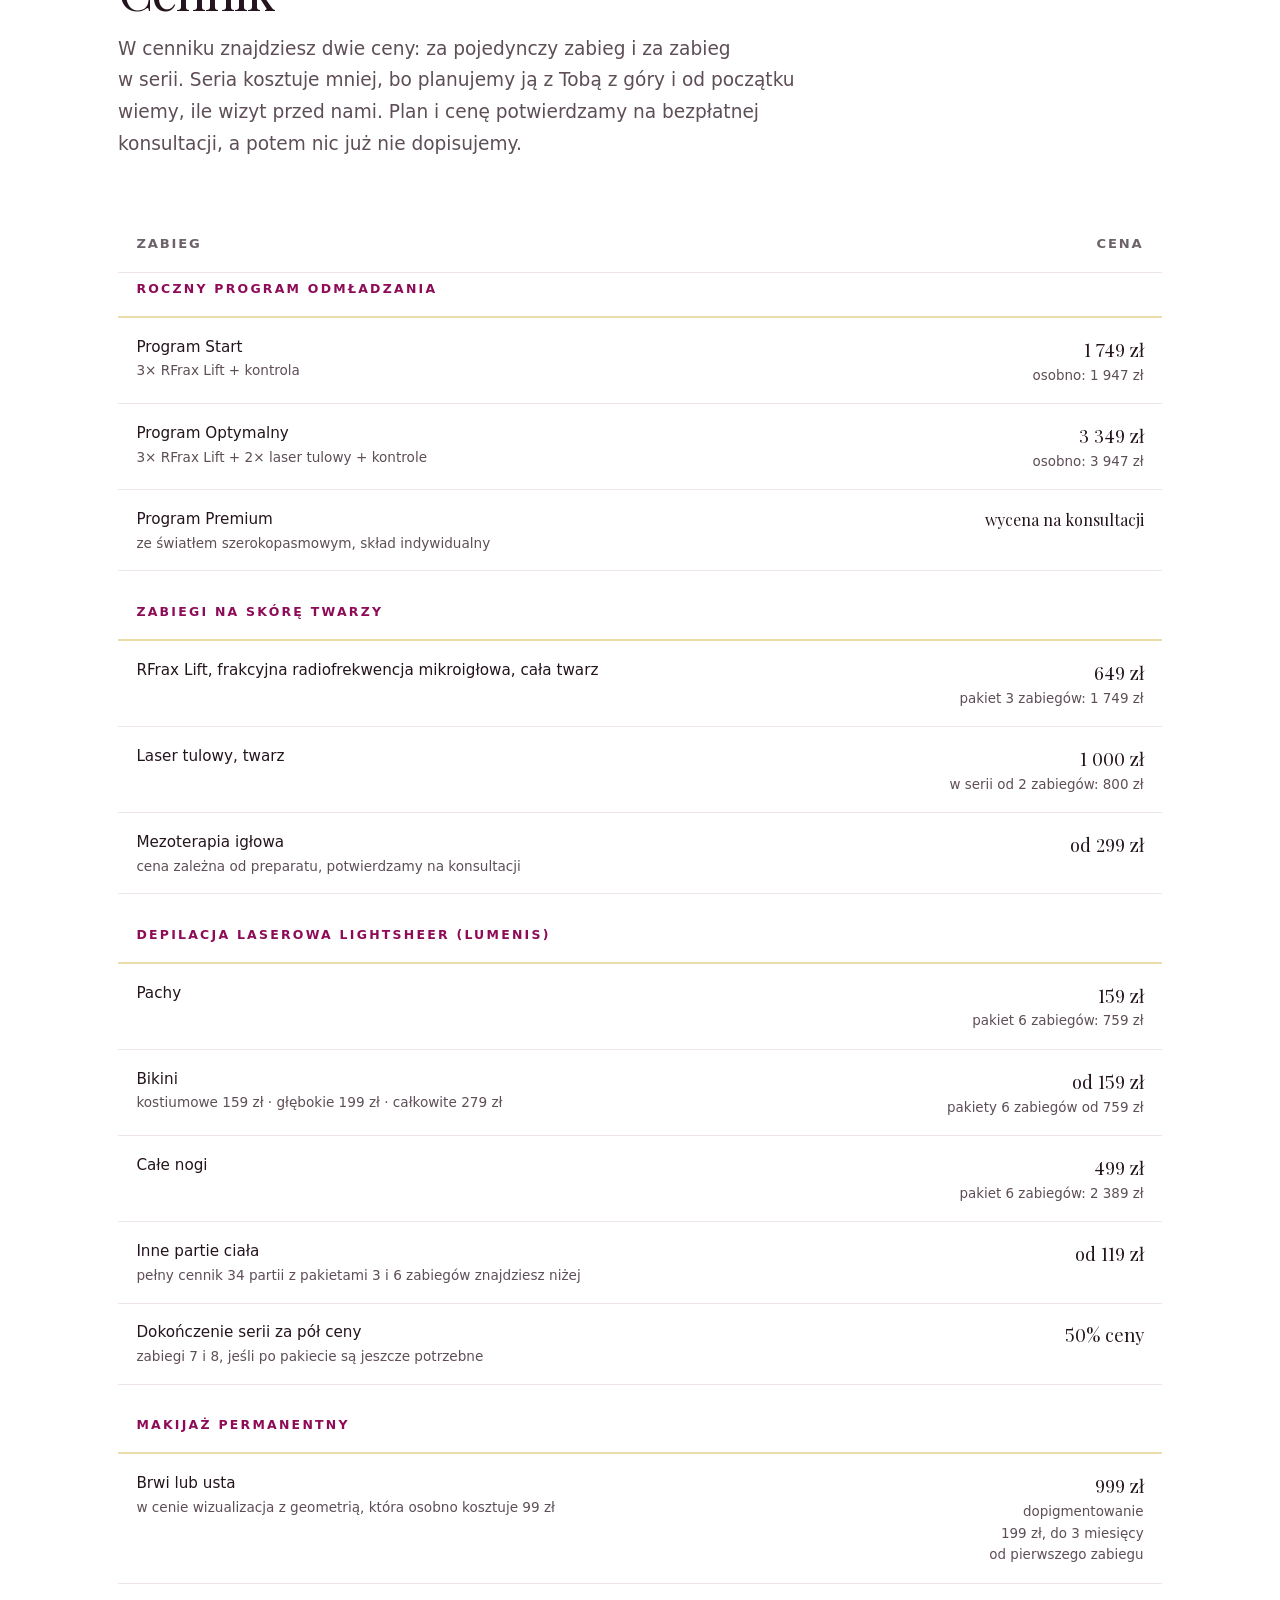
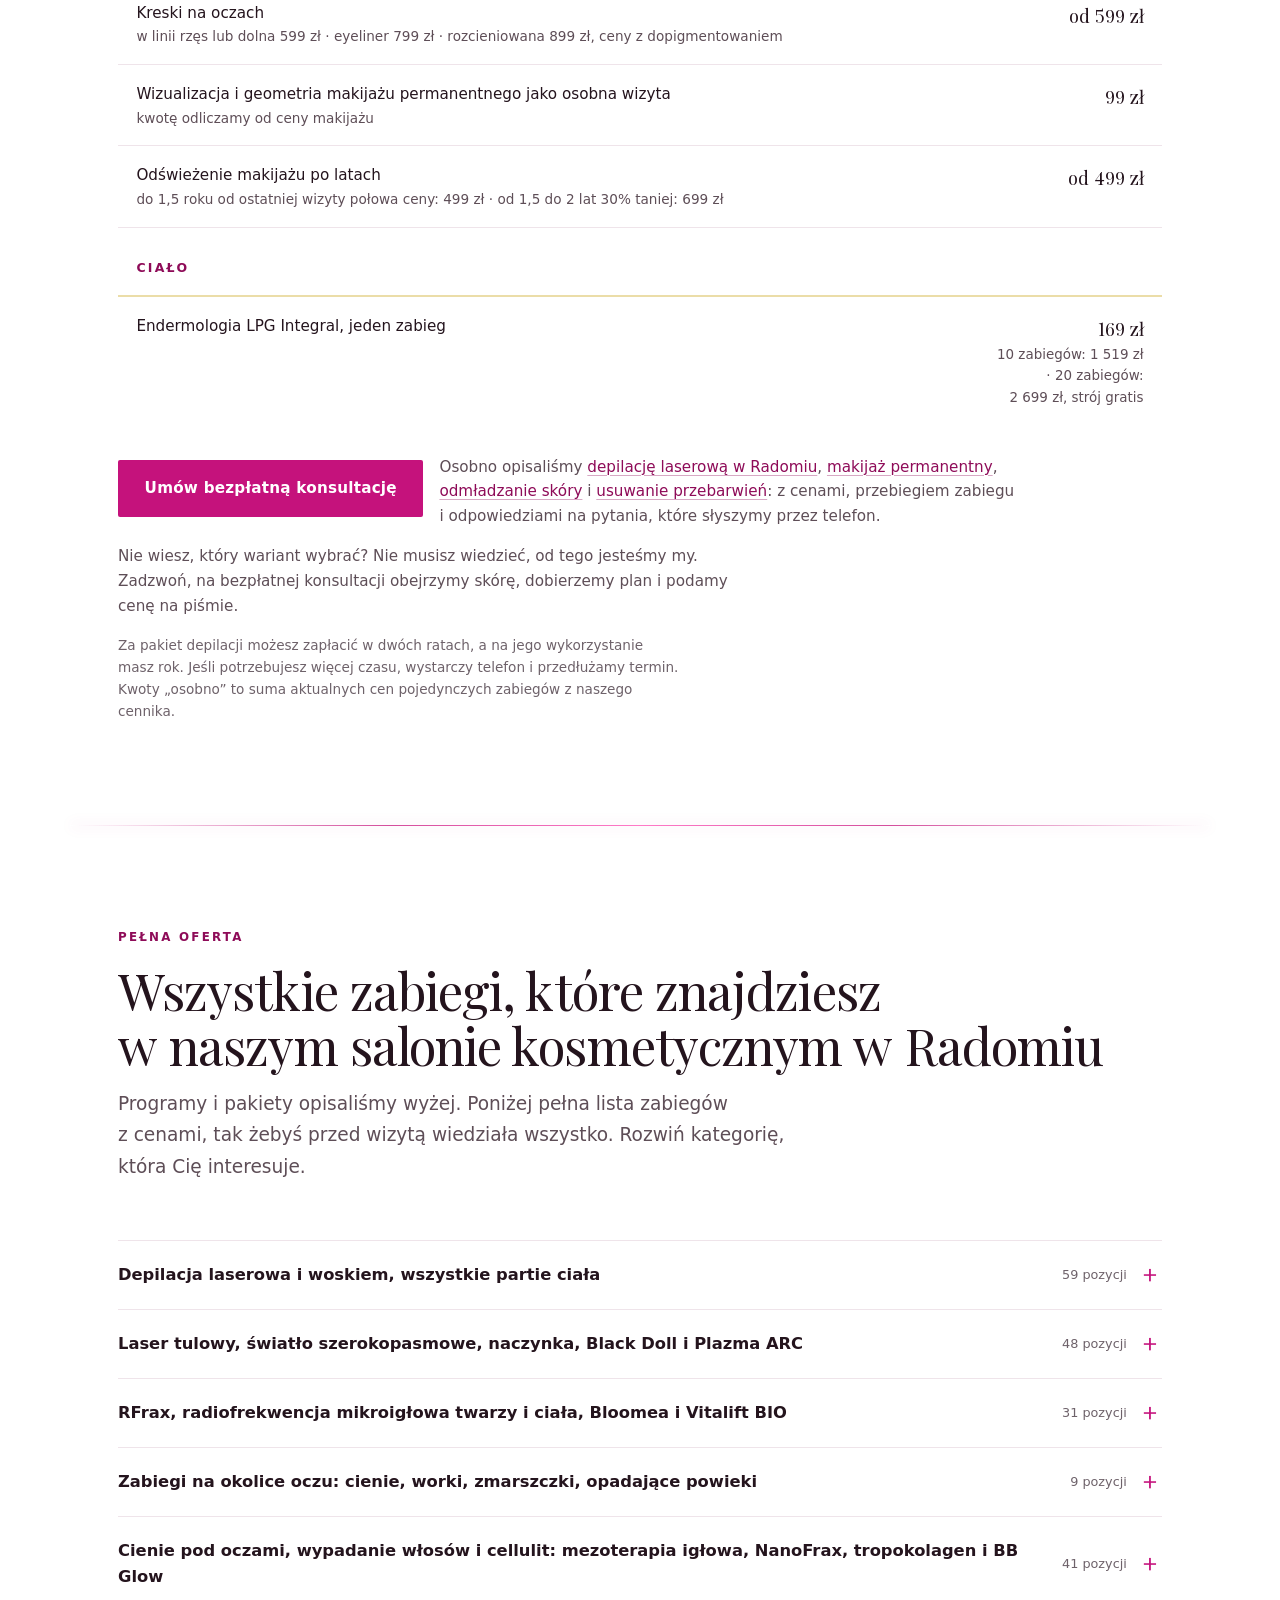
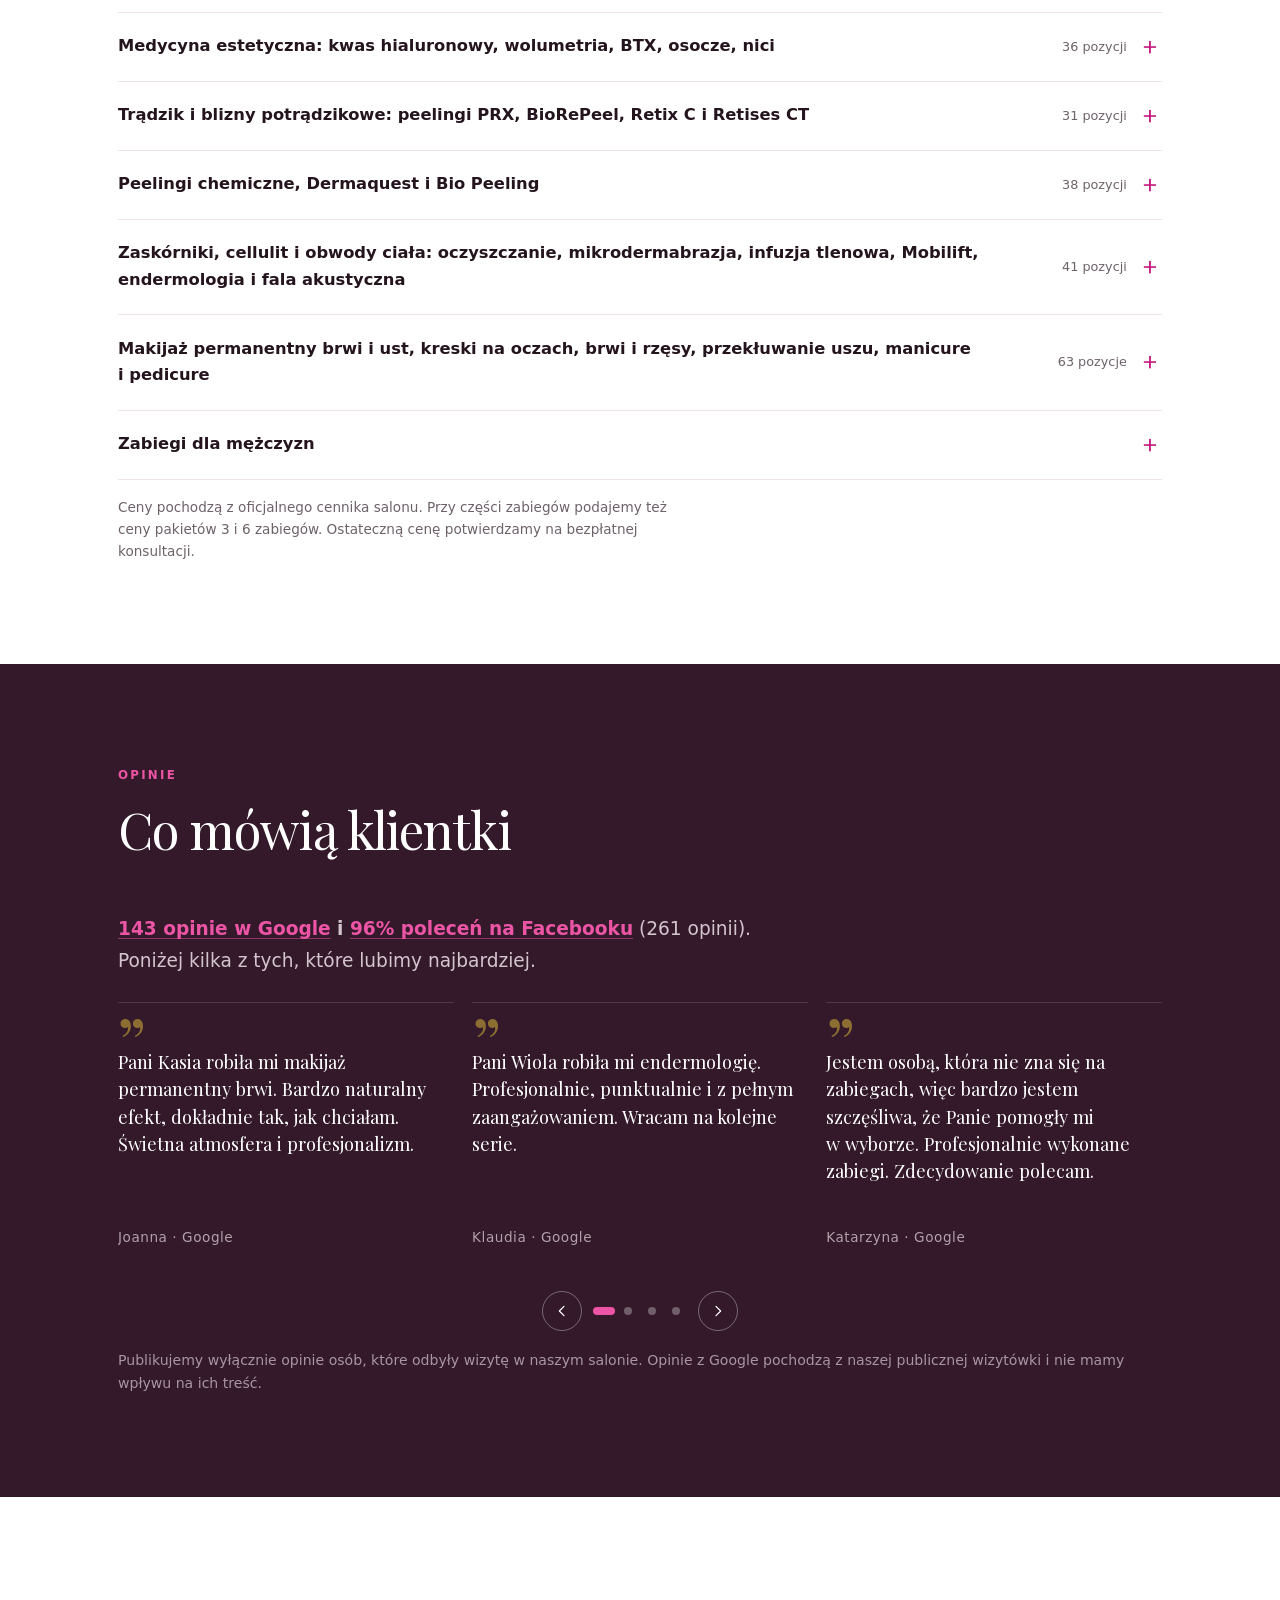
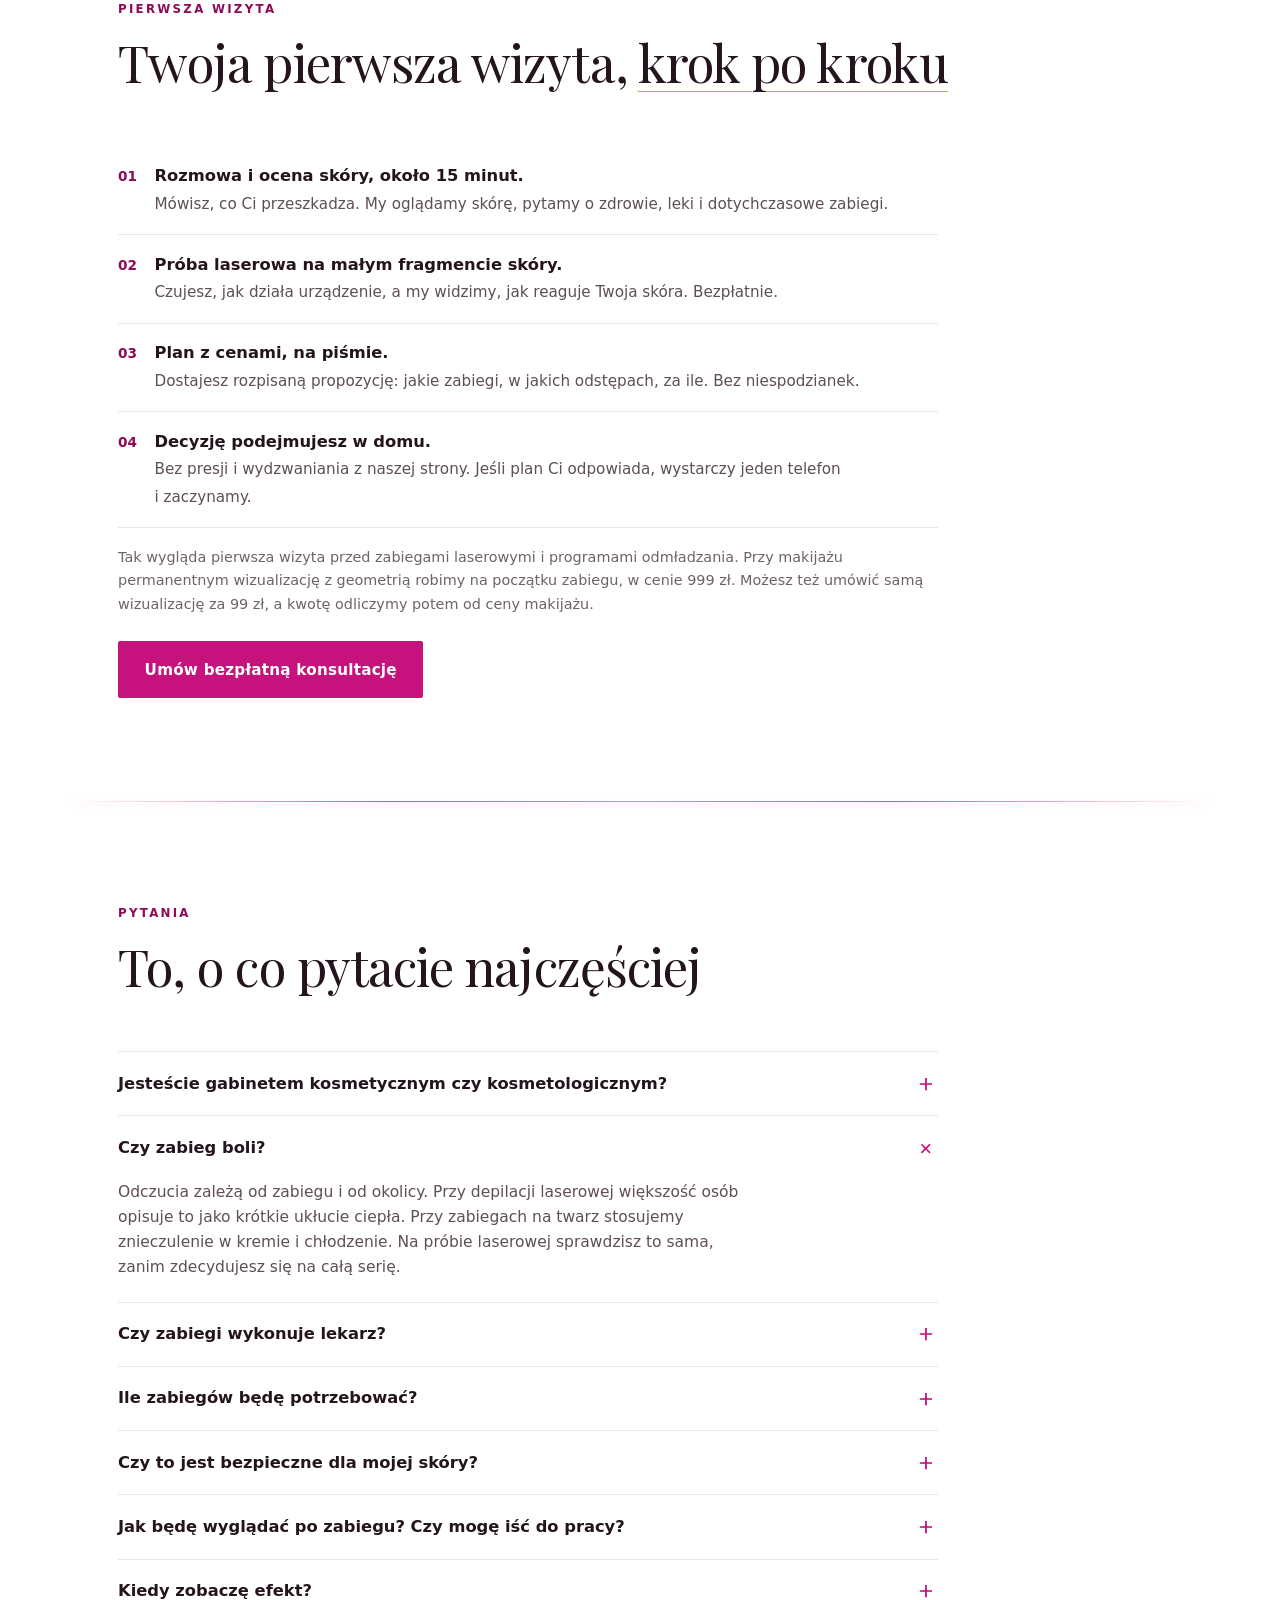
==== commit f572cfa9: "Katalog uslug: swiatlo szerokopasmowe" ====
--- a/v3/index.html
+++ b/v3/index.html
@@ -2217,6 +2217,22 @@
         "@type": "Offer",
         "itemOffered": {
           "@type": "Service",
+          "name": "Światło szerokopasmowe Super Veloce, cała twarz",
+          "serviceType": "Światło szerokopasmowe",
+          "provider": {
+            "@type": "BeautySalon",
+            "name": "Laser Clinic Katarzyna Bukowska"
+          },
+          "areaServed": {
+            "@type": "City",
+            "name": "Radom"
+          }
+        }
+      },
+      {
+        "@type": "Offer",
+        "itemOffered": {
+          "@type": "Service",
           "name": "Makijaż permanentny brwi lub ust",
           "serviceType": "Makijaż permanentny brwi lub ust",
           "provider": {
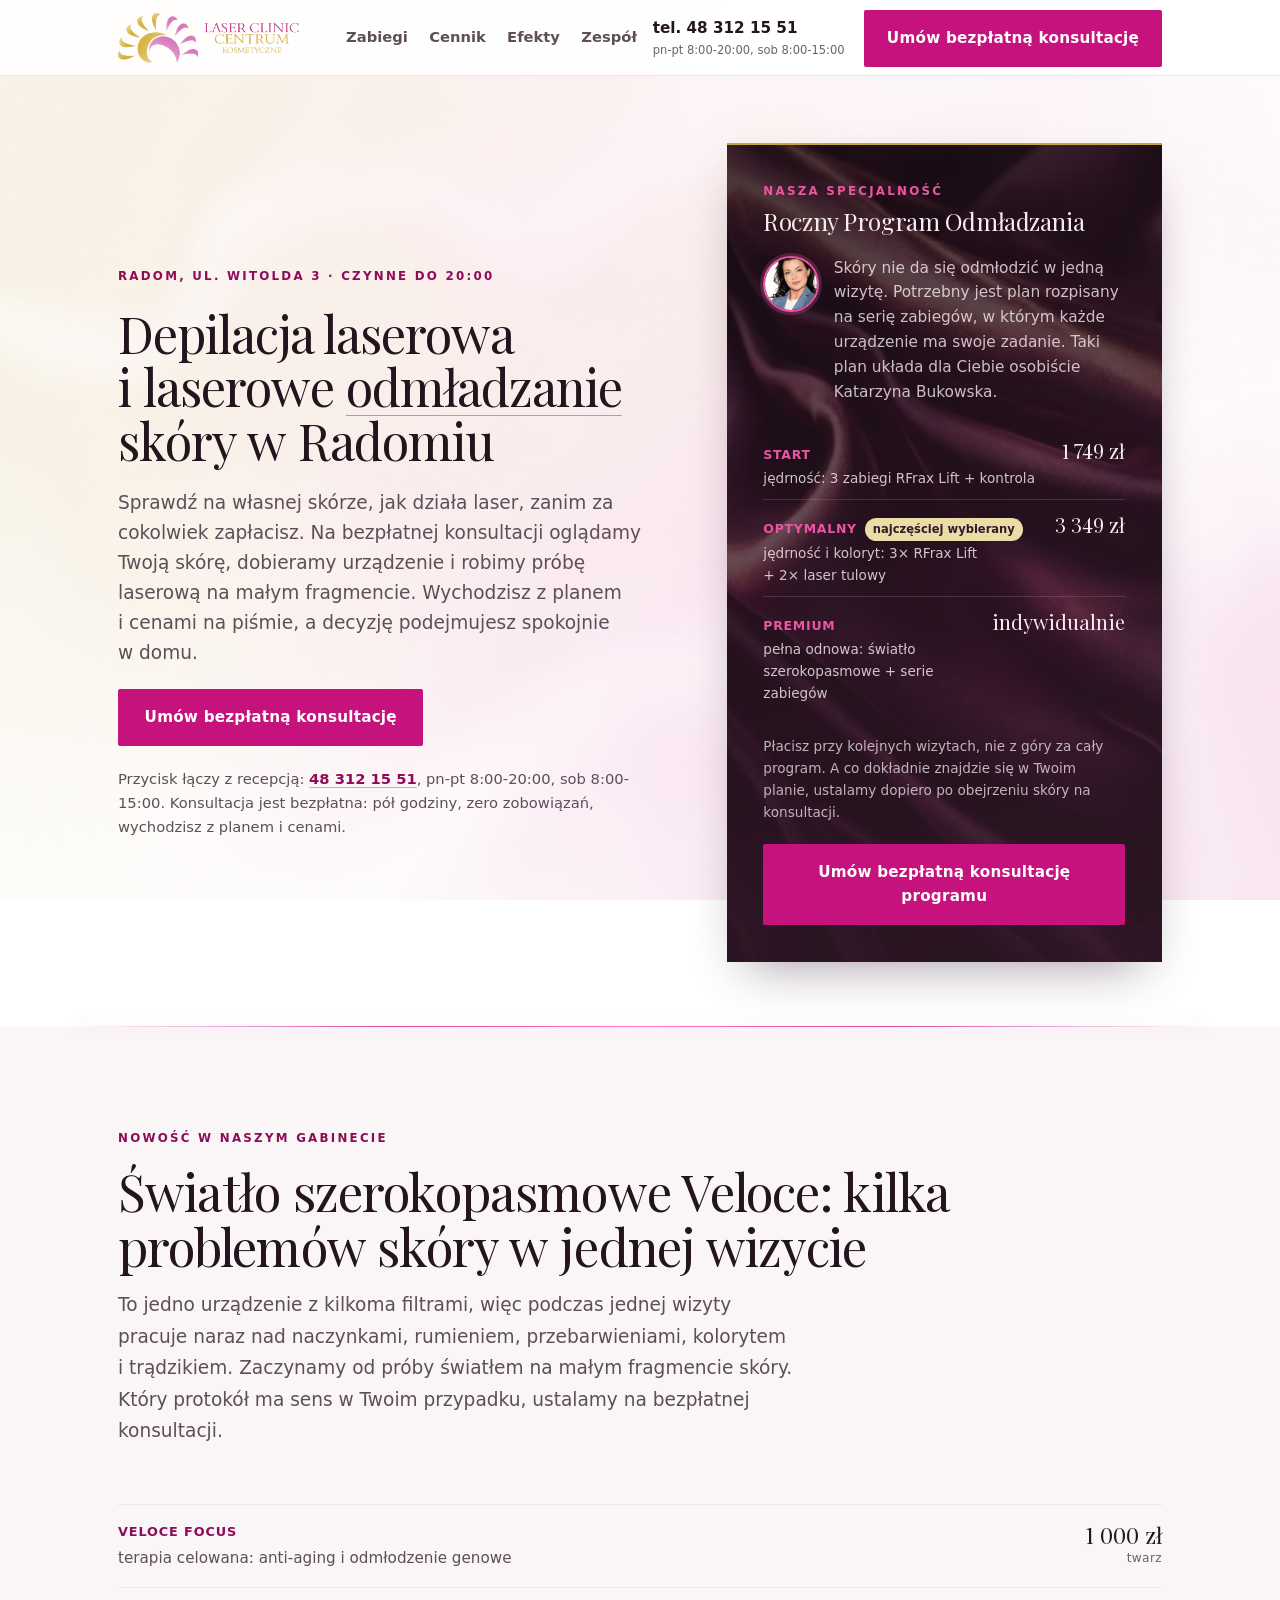
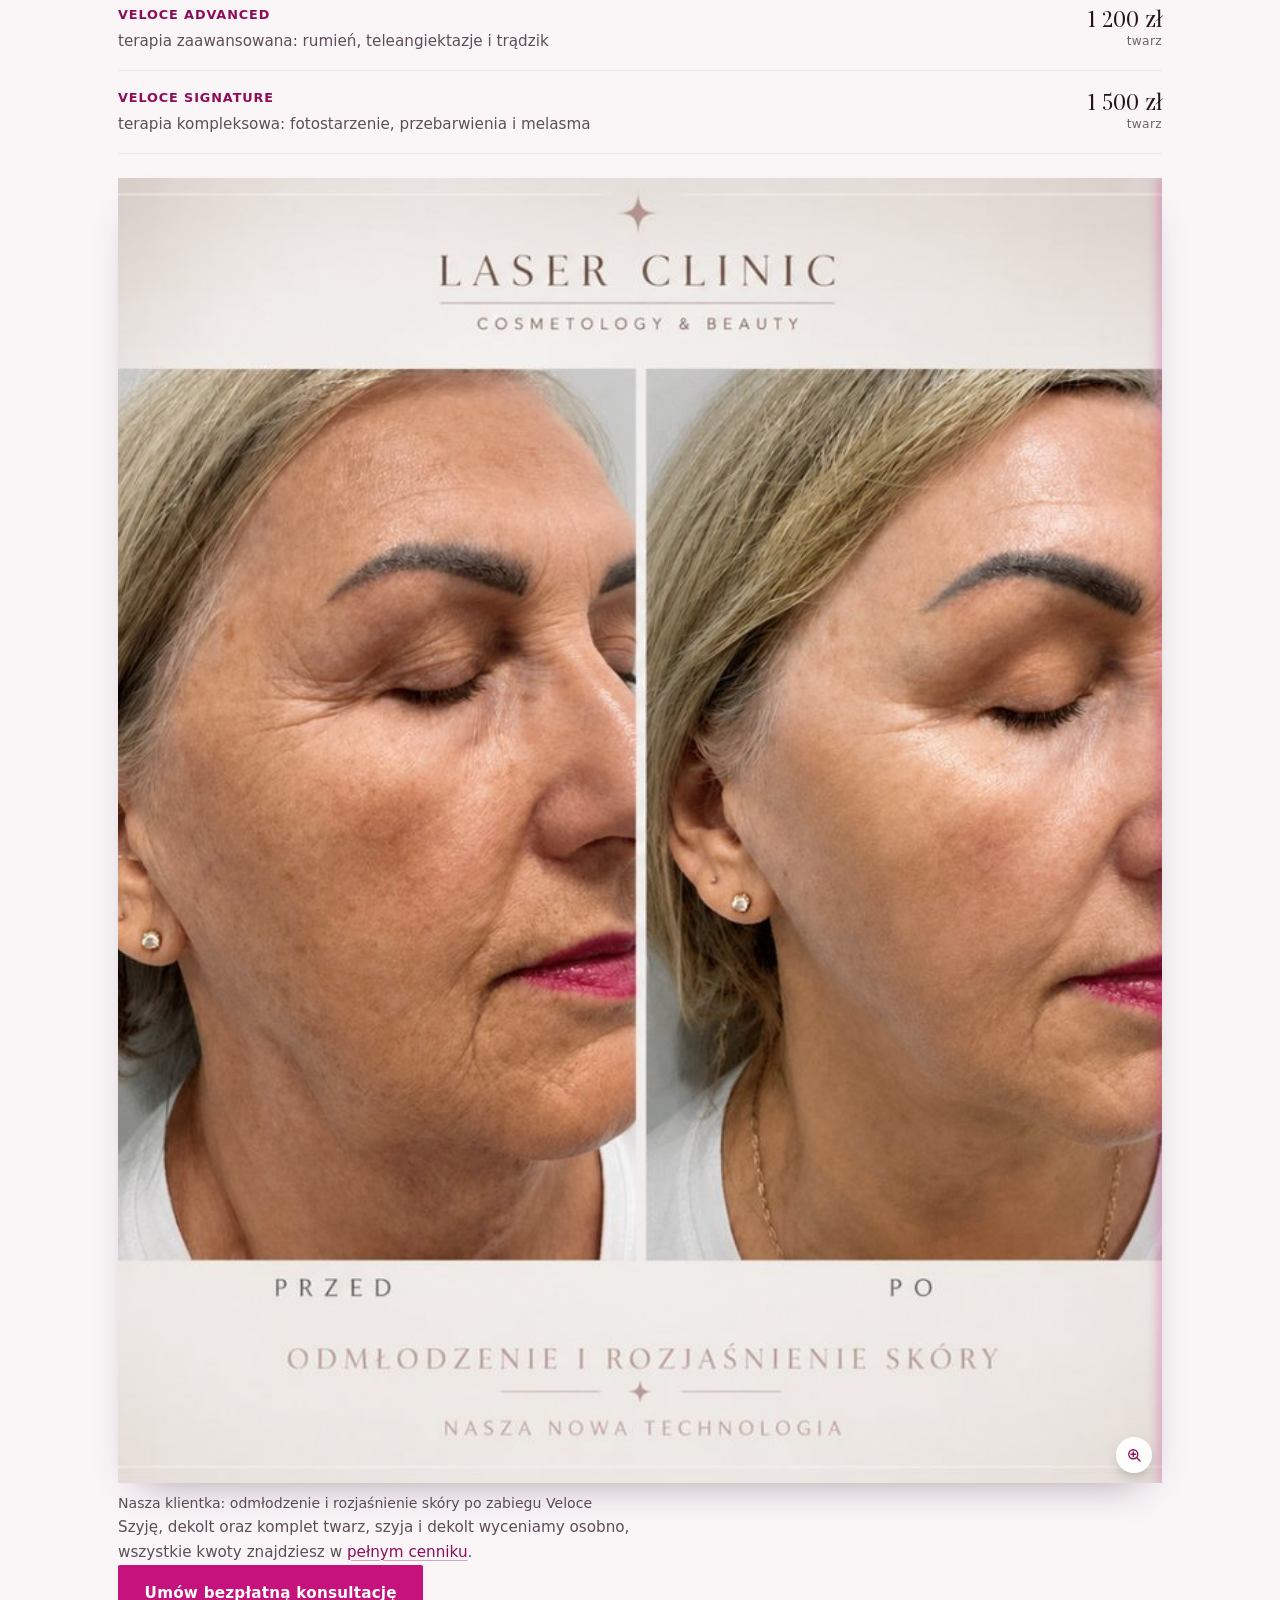
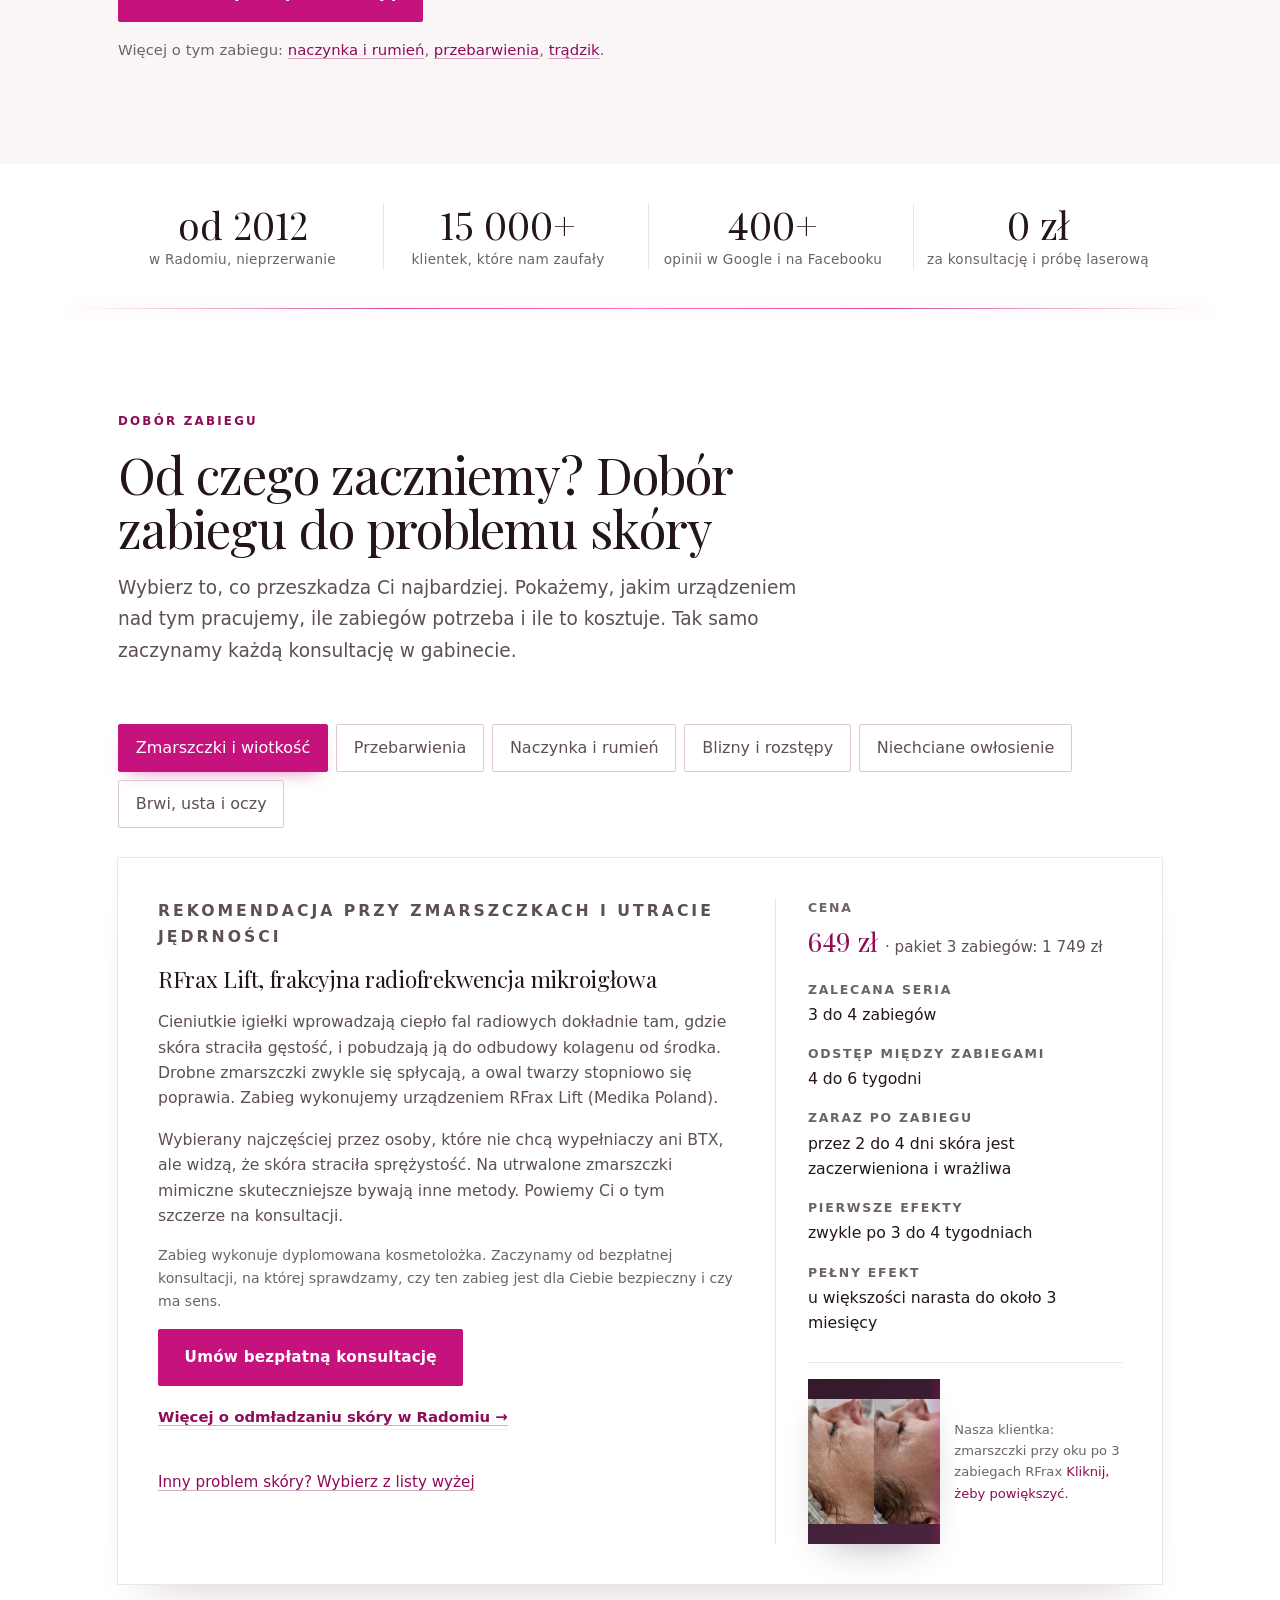
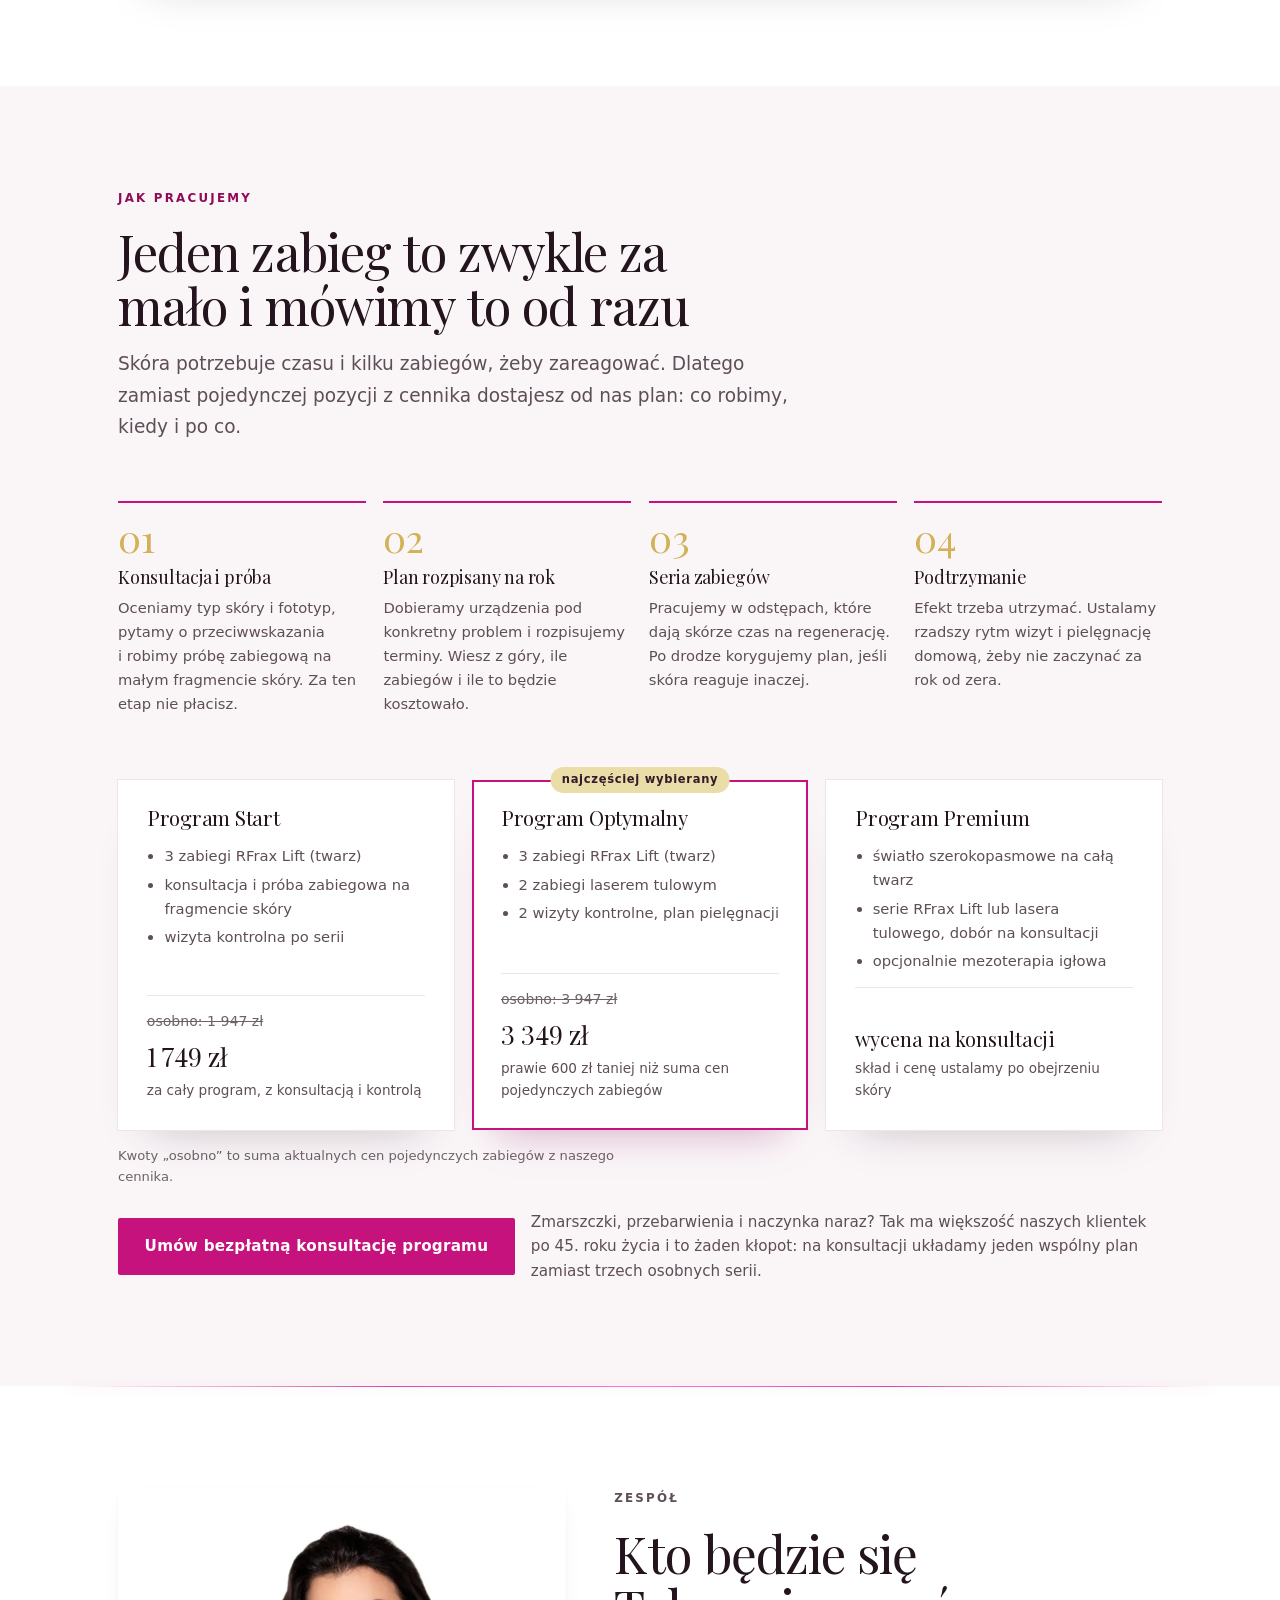
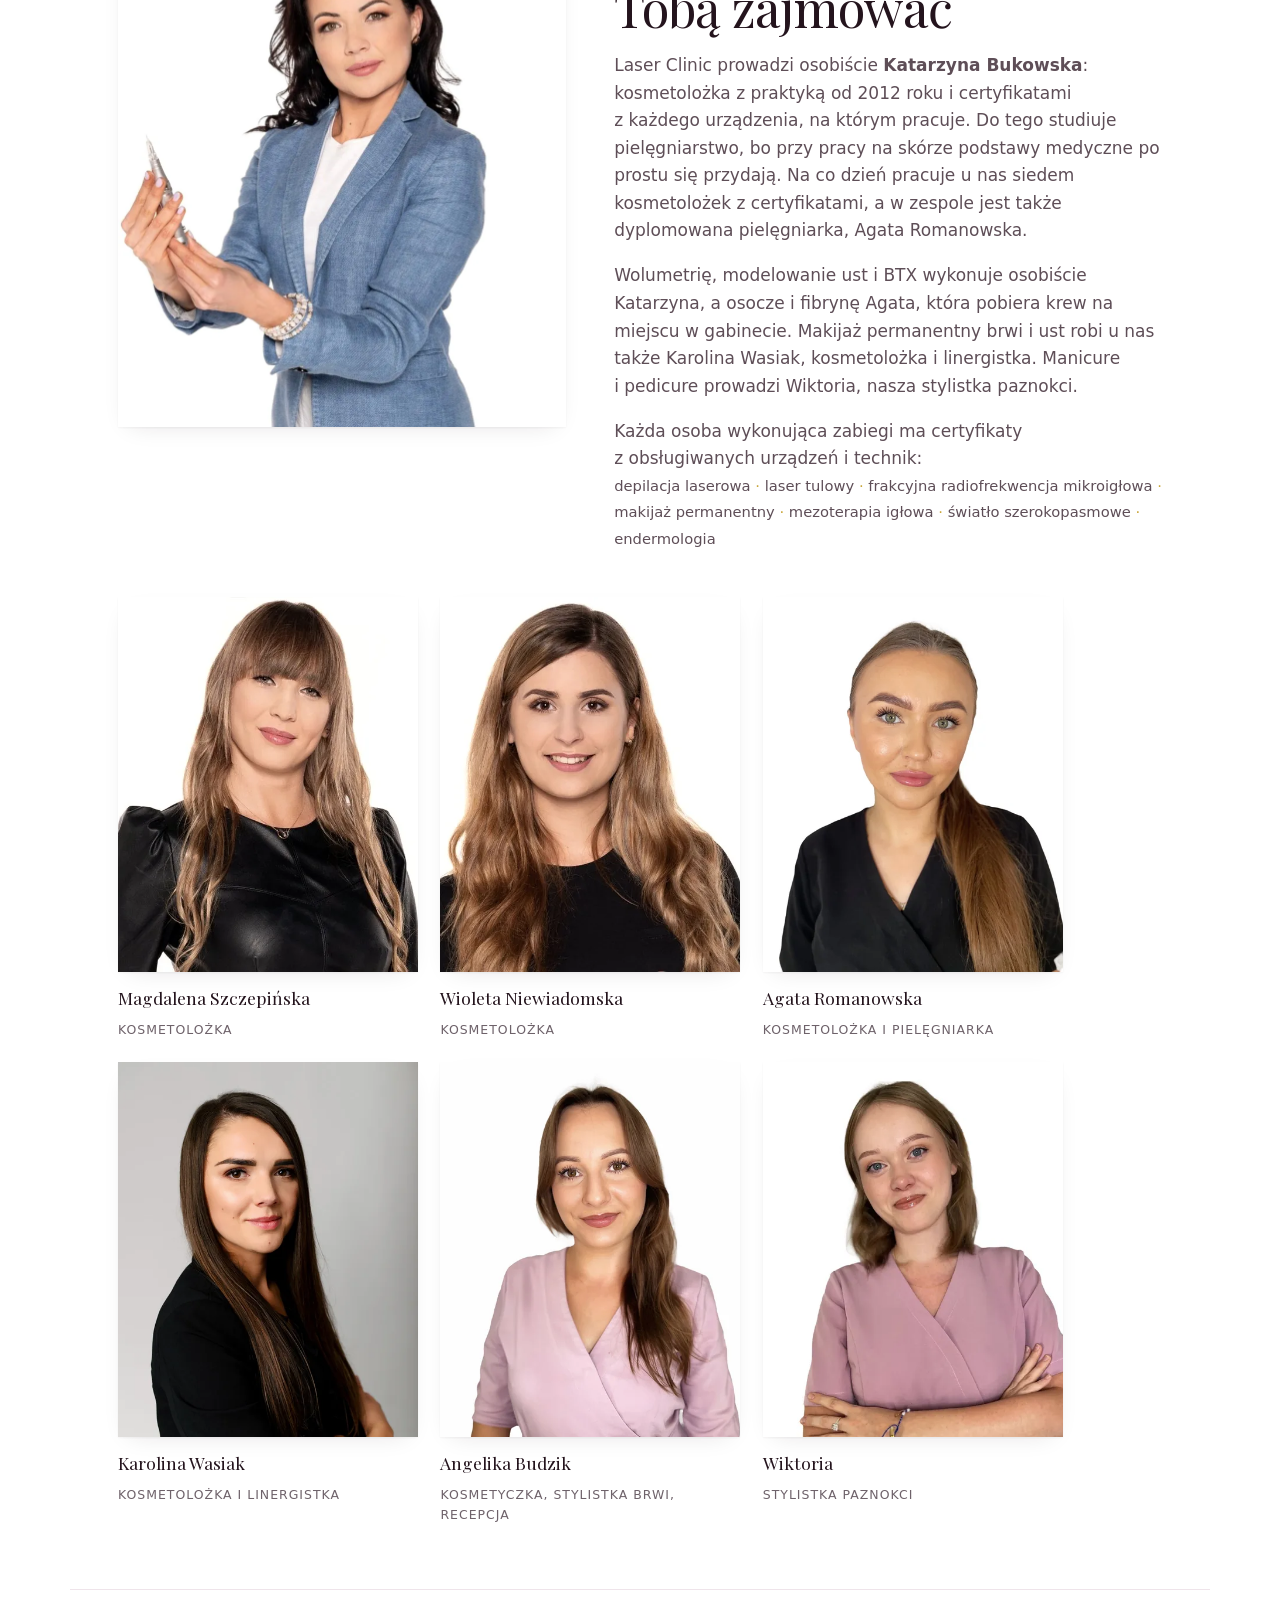
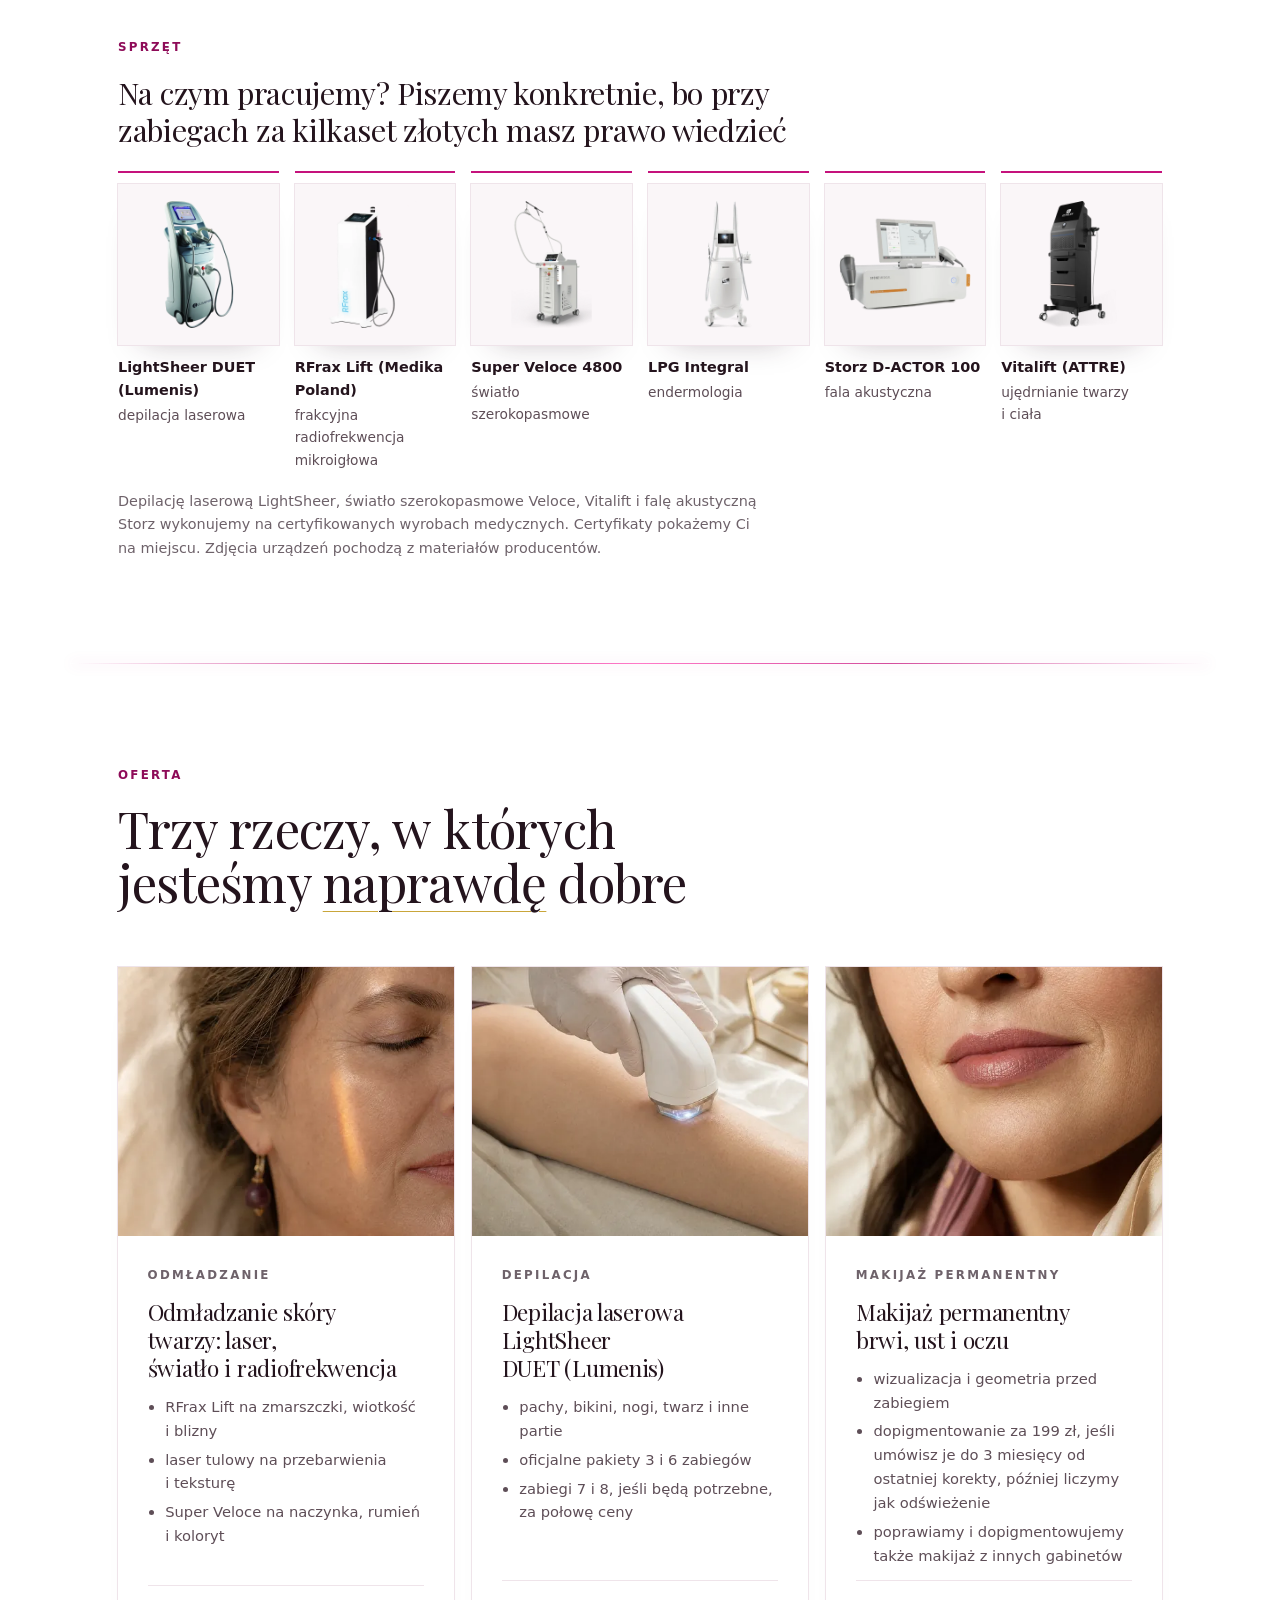
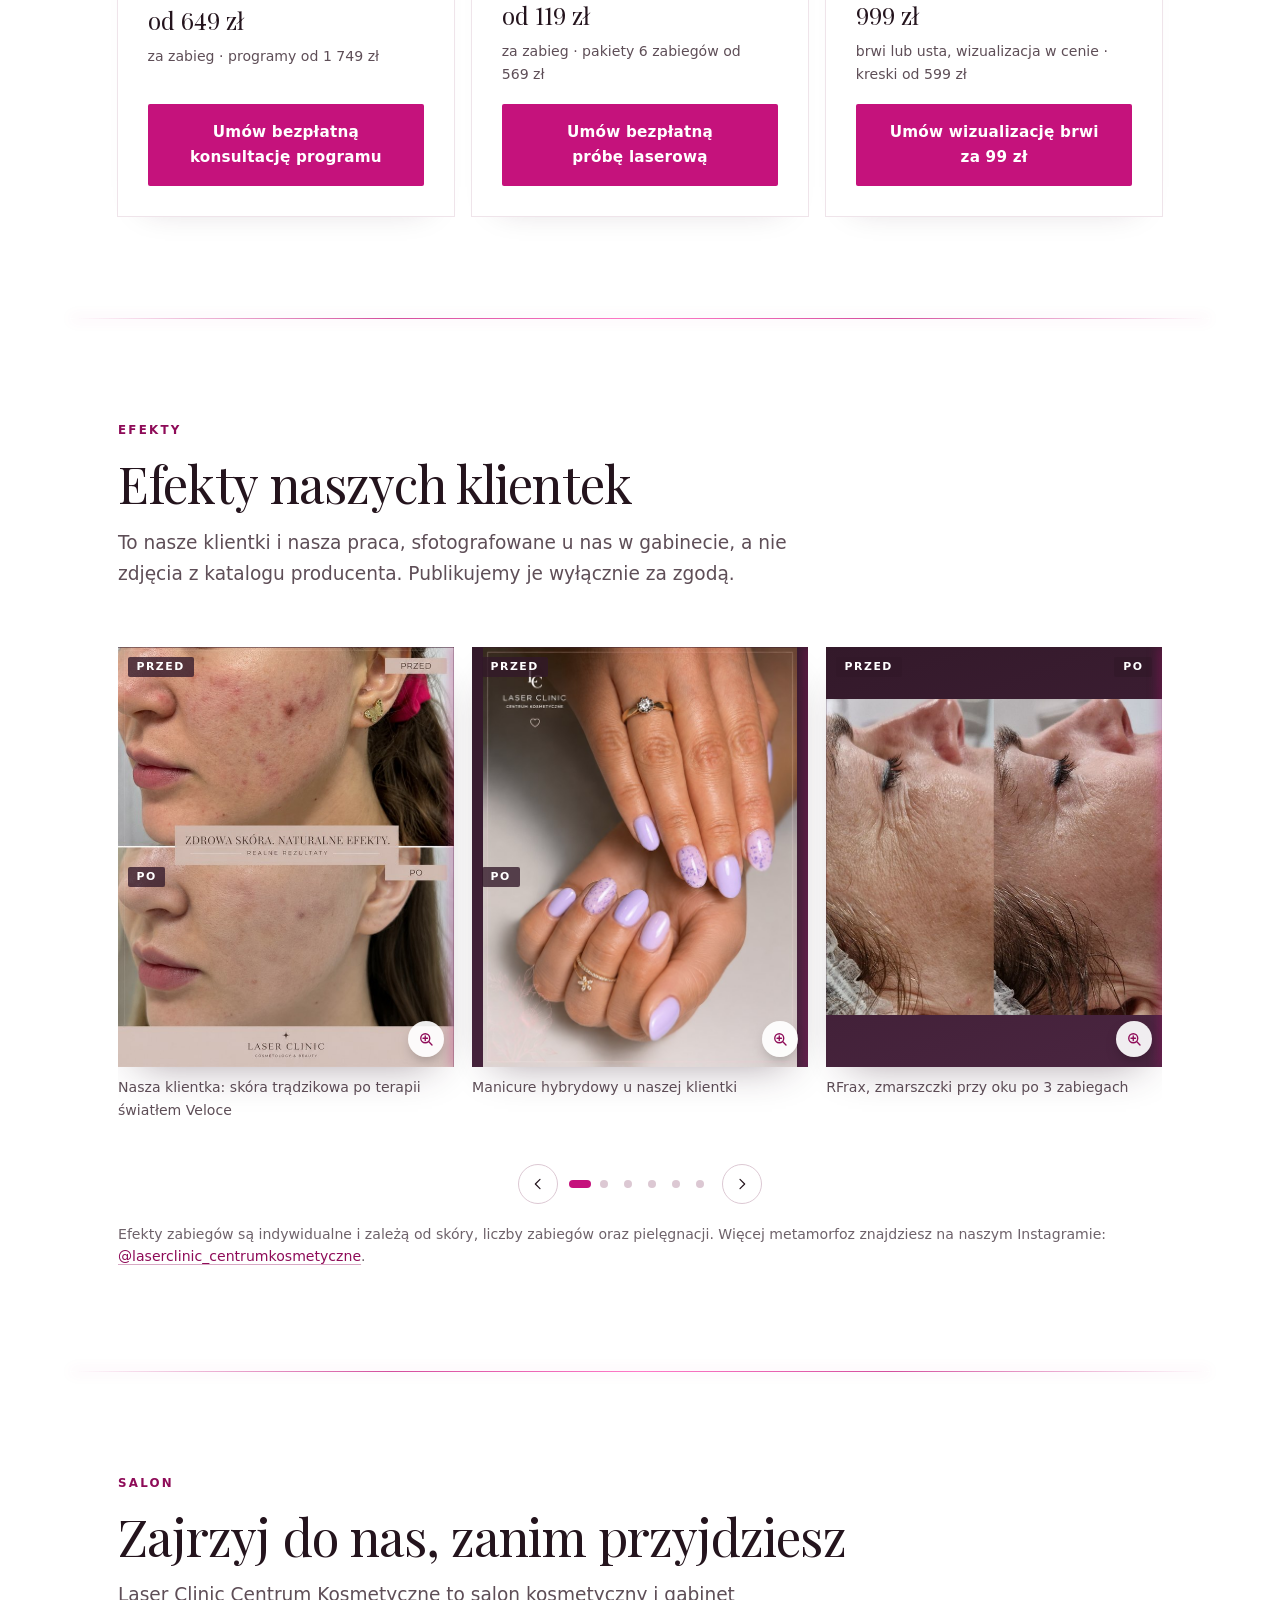
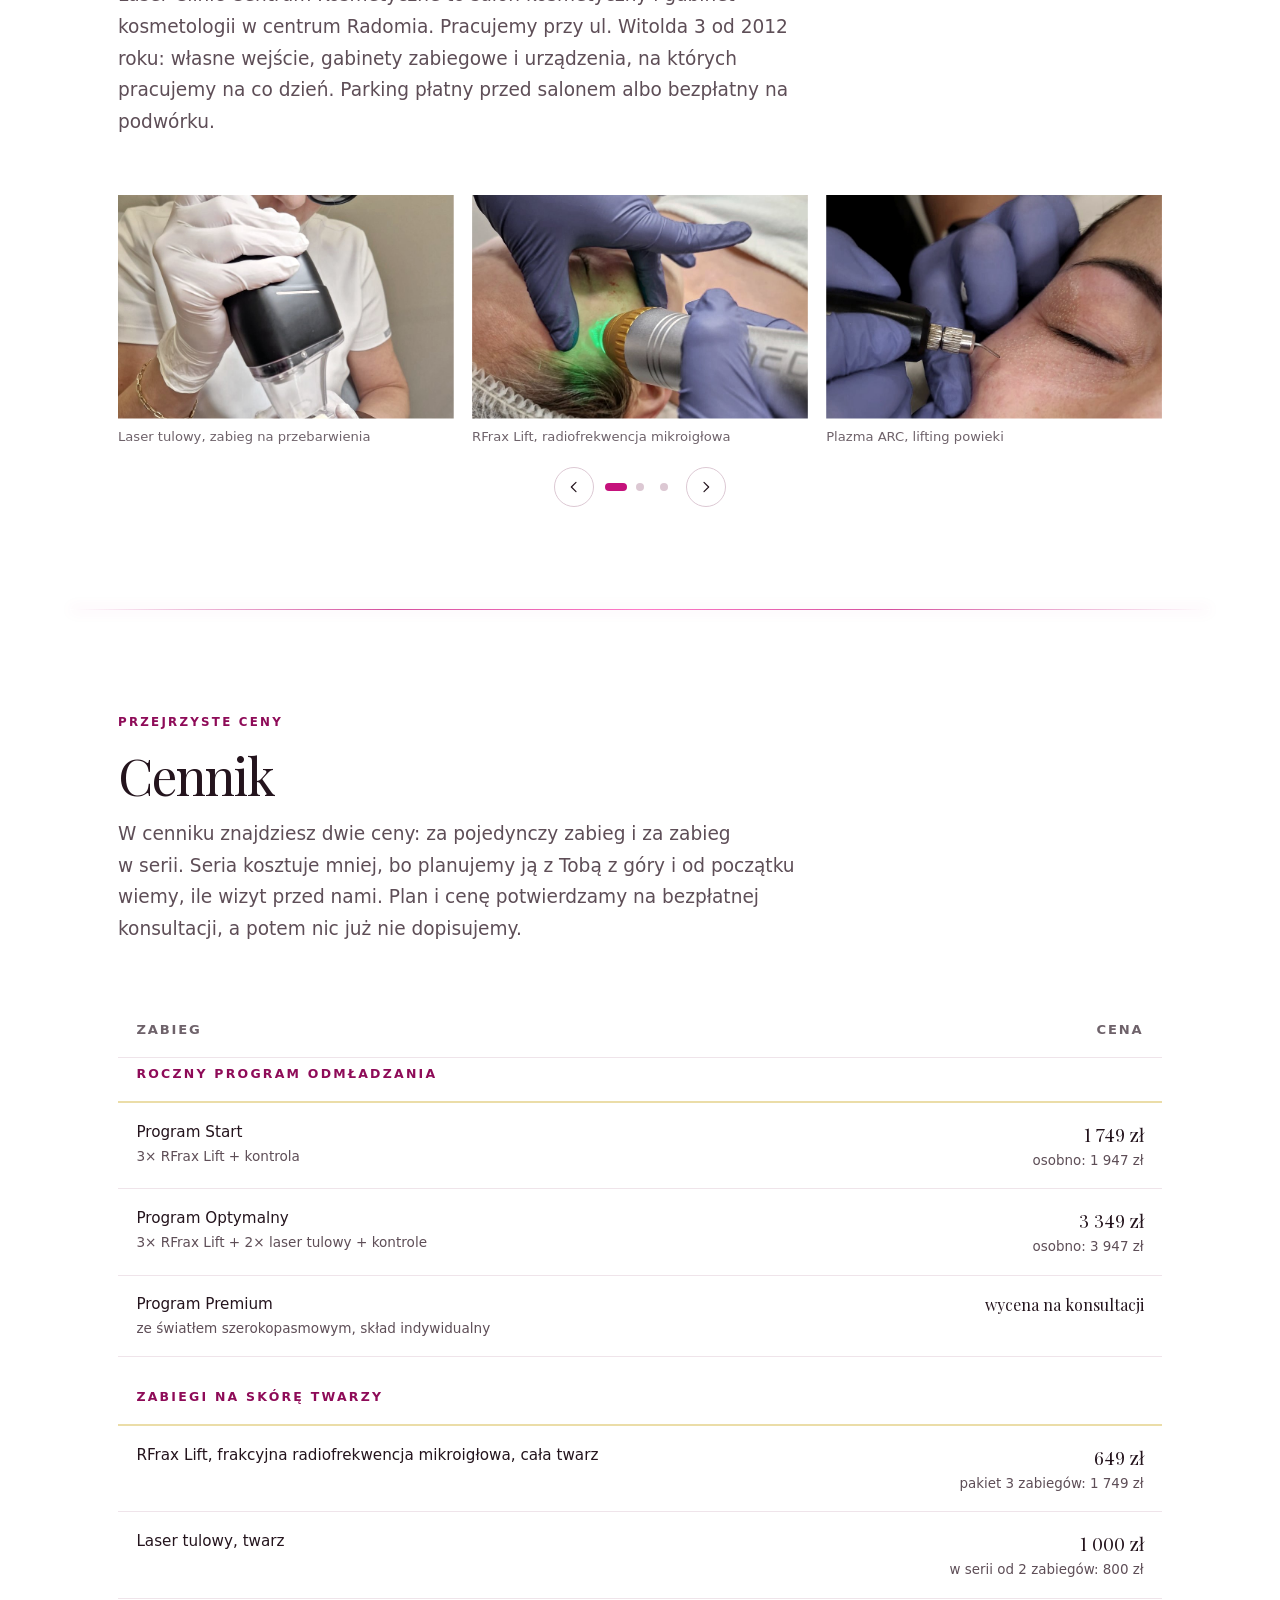
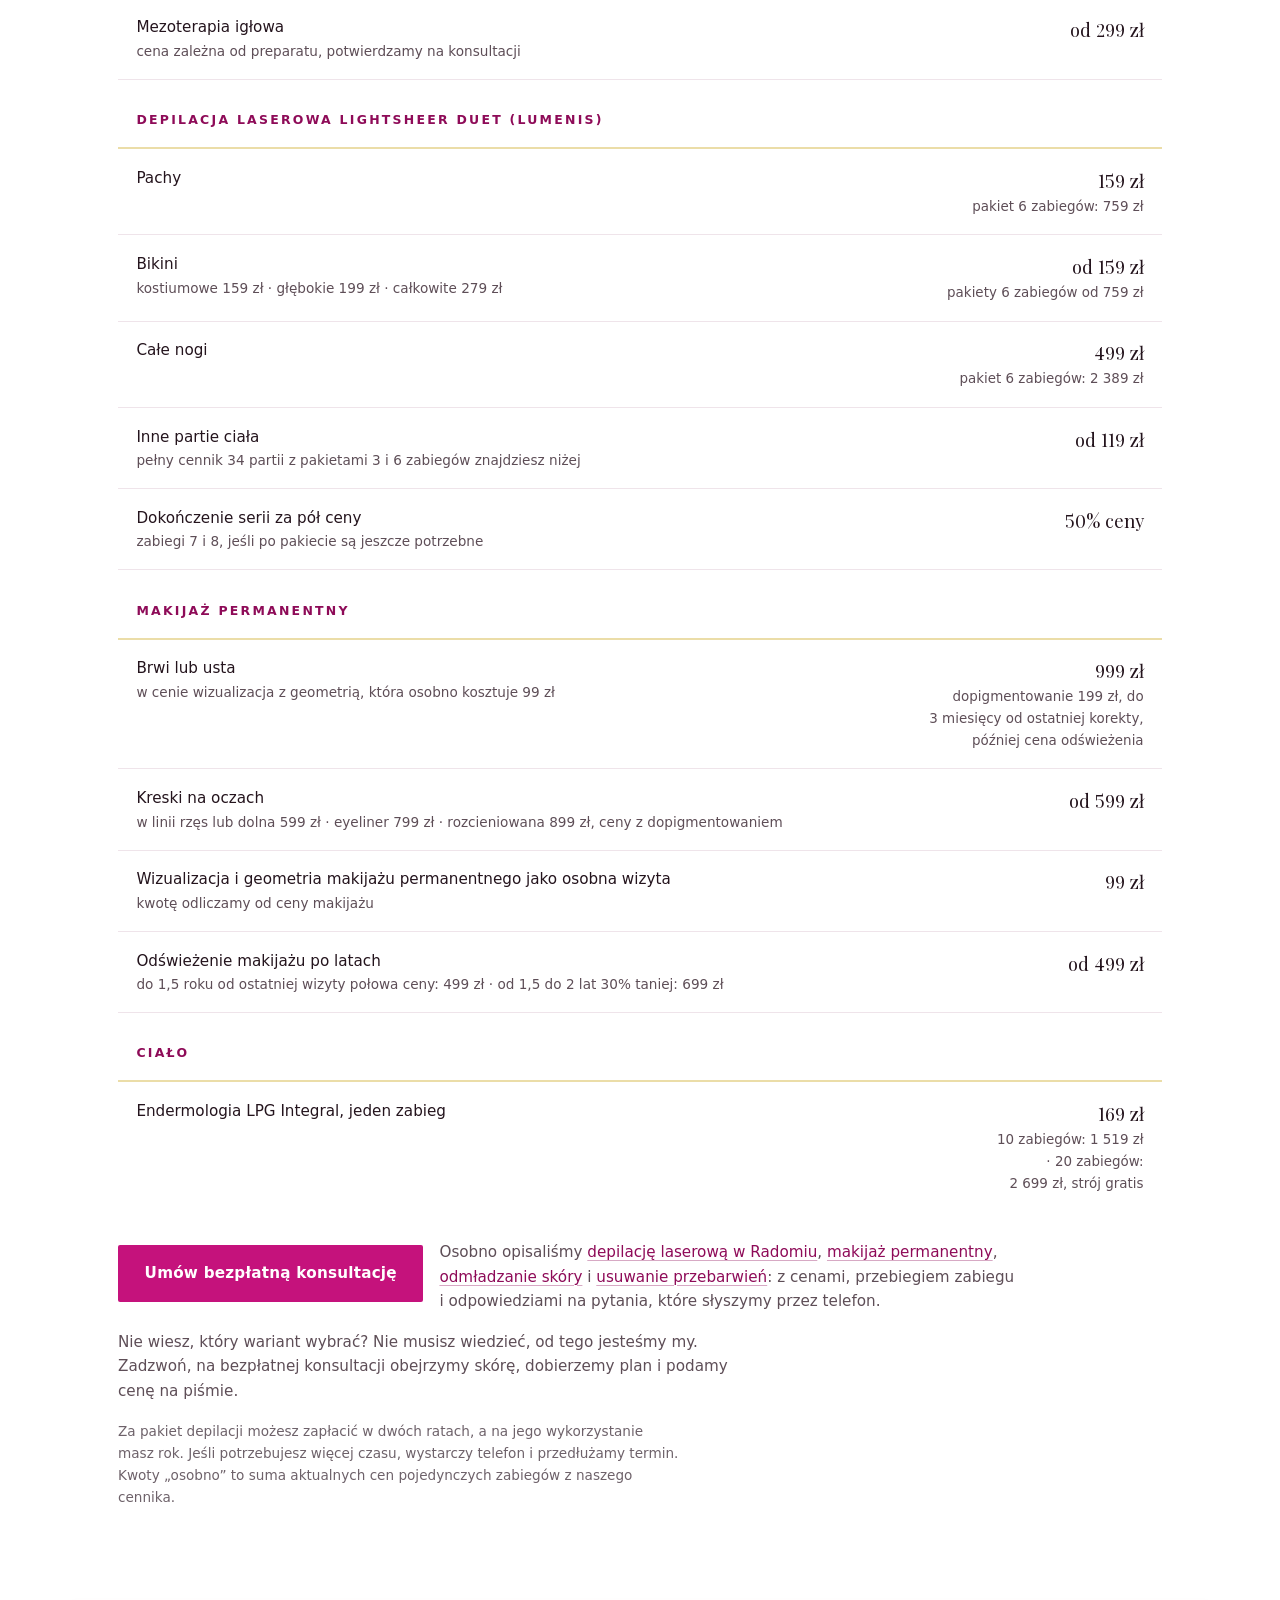
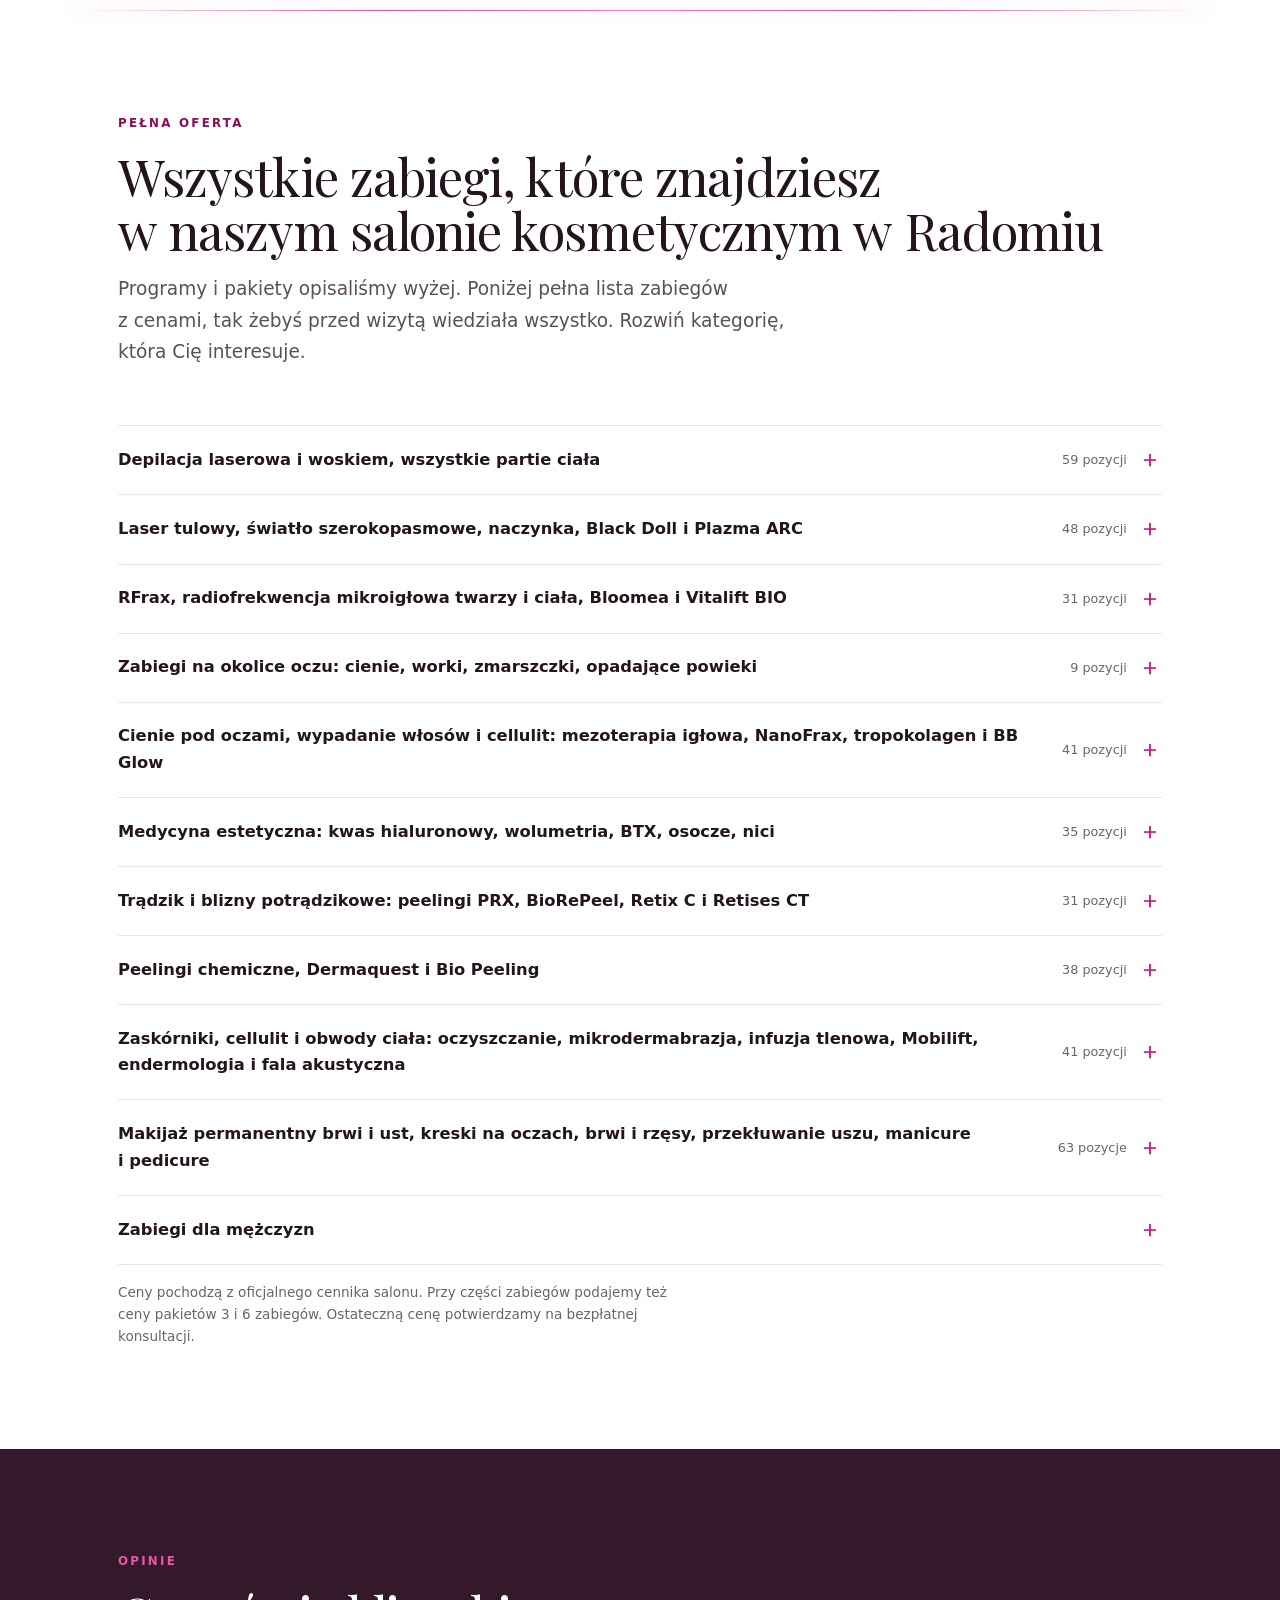
==== commit 43bfaf1d: "Zmiany Kasi: ceny henny i plazmy, DUET, melasma, Veloce jako nowosc, podstrona o tradziku" ====
--- a/v3/index.html
+++ b/v3/index.html
@@ -12,7 +12,7 @@
 <meta property="og:type" content="website">
 <meta property="og:locale" content="pl_PL">
 <meta property="og:title" content="Salon kosmetyczny w Radomiu, ul. Witolda 3 | Laser Clinic">
-<meta property="og:description" content="Bezpłatna konsultacja i próba laserowa w Radomiu. Depilacja LightSheer (Lumenis), RFrax Lift, laser tulowy, Super Veloce, makijaż permanentny.">
+<meta property="og:description" content="Bezpłatna konsultacja i próba laserowa w Radomiu. Depilacja LightSheer DUET (Lumenis), RFrax Lift, laser tulowy, Super Veloce, makijaż permanentny.">
 <meta property="og:image" content="https://laserclinic.radom.pl/og.jpg?v=3">
 <meta property="og:image:width" content="1200">
 <meta property="og:image:height" content="630">
@@ -241,6 +241,20 @@
   .trust-item span { font-size: .85rem; color: var(--ink-3); letter-spacing: .02em; }
   .stars { position: relative; display: inline-block; color: var(--line-strong); letter-spacing: .1em; }
   .stars .stars-fill { position: absolute; left: 0; top: 0; width: 90%; overflow: hidden; white-space: nowrap; color: var(--gold); letter-spacing: .1em; }
+
+  /* ---------- nowosc: swiatlo szerokopasmowe Veloce ---------- */
+  .nowosc { background: var(--surface-2); }
+  .veloce-list { list-style: none; margin: 0 0 1.5rem; padding: 0; border-top: 1px solid var(--line); }
+  .veloce-list li { display: grid; grid-template-columns: 1fr auto; align-items: start; gap: .25rem 1rem; padding: 1.05rem 0; border-bottom: 1px solid var(--line); }
+  .veloce-list .vl-name { display: flex; flex-direction: column; gap: .25rem; min-width: 0; }
+  .veloce-list .vl-name b { font-size: .8rem; font-weight: 600; letter-spacing: .07em; text-transform: uppercase; color: var(--accent-deep); }
+  .veloce-list .vl-name span { font-size: .95rem; line-height: 1.55; color: var(--ink-2); }
+  .veloce-list .vl-price { grid-column: 2; text-align: right; white-space: nowrap; font-family: var(--font-display); font-size: 1.25rem; line-height: 1.2; color: var(--ink); }
+  .veloce-list .vl-price small { display: block; margin-top: .15rem; font-family: var(--font-body); font-size: .76rem; letter-spacing: .03em; color: var(--ink-3); }
+  .veloce-note { max-width: 58ch; font-size: .95rem; line-height: 1.65; color: var(--ink-2); }
+  .veloce-links { margin: 1rem 0 0; font-size: .93rem; color: var(--ink-3); }
+  .veloce-links a { color: var(--accent-deep); }
+  @media (min-width: 640px) { .veloce-list .vl-price { font-size: 1.4rem; } }
 
   /* ---------- concern selector ---------- */
   .concern-tabs { display: flex; flex-wrap: wrap; gap: .5rem; margin-bottom: 1.9rem; scroll-margin-top: 96px; }
@@ -835,6 +849,40 @@
     </div>
   </section>
 
+  <!-- NOWOSC: VELOCE -->
+  <hr class="laser-rule" aria-hidden="true">
+  <section class="nowosc" id="nowosc-veloce">
+    <div class="wrap">
+      <div class="section-head" data-reveal>
+        <p class="eyebrow">Nowość w&nbsp;naszym gabinecie</p>
+        <h2>Światło szerokopasmowe Veloce: kilka problemów skóry w&nbsp;jednej wizycie</h2>
+        <p class="section-lead">To jedno urządzenie z&nbsp;kilkoma filtrami, więc podczas jednej wizyty pracuje naraz nad naczynkami, rumieniem, przebarwieniami, kolorytem i&nbsp;trądzikiem. Zaczynamy od próby światłem na małym fragmencie skóry. Który protokół ma sens w&nbsp;Twoim przypadku, ustalamy na bezpłatnej konsultacji.</p>
+      </div>
+
+      <ul class="veloce-list" data-reveal-group>
+        <li>
+          <span class="vl-name"><b>Veloce Focus</b><span>terapia celowana: anti-aging i&nbsp;odmłodzenie genowe</span></span>
+          <span class="vl-price num">1&nbsp;000&nbsp;zł<small>twarz</small></span>
+        </li>
+        <li>
+          <span class="vl-name"><b>Veloce Advanced</b><span>terapia zaawansowana: rumień, teleangiektazje i&nbsp;trądzik</span></span>
+          <span class="vl-price num">1&nbsp;200&nbsp;zł<small>twarz</small></span>
+        </li>
+        <li>
+          <span class="vl-name"><b>Veloce Signature</b><span>terapia kompleksowa: fotostarzenie, przebarwienia i&nbsp;melasma</span></span>
+          <span class="vl-price num">1&nbsp;500&nbsp;zł<small>twarz</small></span>
+        </li>
+      </ul>
+
+      <figure class="fx-item veloce-foto" data-reveal><button type="button" class="fx-frame" aria-label="Powiększ zdjęcie"><img src="assets/fx-veloce-odmlodzenie.jpg?v=410123" alt="Światło szerokopasmowe Veloce w Laser Clinic Radom, skóra twarzy przed i po zabiegu" width="760" height="950" loading="lazy"><i class="beam" aria-hidden="true"></i><span class="zoom" aria-hidden="true"><svg viewBox="0 0 24 24" fill="none" stroke="currentColor" stroke-width="1.8" stroke-linecap="round"><circle cx="11" cy="11" r="6"/><path d="M20 20l-4.2-4.2M11 8v6M8 11h6"/></svg></span></button><figcaption>Nasza klientka: odmłodzenie i&nbsp;rozjaśnienie skóry po zabiegu Veloce</figcaption></figure>
+
+      <p class="veloce-note" data-reveal>Szyję, dekolt oraz komplet twarz, szyja i&nbsp;dekolt wyceniamy osobno, wszystkie kwoty znajdziesz w&nbsp;<a href="#cennik">pełnym cenniku</a>.</p>
+
+      <a class="btn btn-primary" href="tel:+48483121551" data-cta="nowosc-veloce">Umów bezpłatną konsultację</a>
+      <p class="veloce-links">Więcej o&nbsp;tym zabiegu: <a href="/naczynka-i-rumien-radom/">naczynka i&nbsp;rumień</a>, <a href="/przebarwienia-radom/">przebarwienia</a>, <a href="/tradzik-radom/">trądzik</a>.</p>
+    </div>
+  </section>
+
   <!-- TRUST -->
   <div class="trust">
     <div class="wrap trust-row" data-reveal-group>
@@ -916,7 +964,7 @@
           <h3>Super Veloce, światło szerokopasmowe</h3>
           <p>To nasz najmocniejszy zabieg na koloryt twarzy. Urządzenie ma kilka rodzajów światła i&nbsp;każdy działa na co innego, dlatego podczas jednej wizyty pracujemy naraz nad naczynkami, rumieniem, przebarwieniami i&nbsp;ogólnym kolorytem skóry. U&nbsp;większości klientek jeden zabieg Super Veloce zastępuje dwa albo trzy osobne zabiegi, czyli mniej wizyt w&nbsp;kalendarzu.</p>
           <details class="more"><summary>Dla kogo i&nbsp;czego się spodziewać</summary>
-          <p>Dla porównania: seria pojedynczych zabiegów na naczynka i&nbsp;osobna seria na przebarwienia to zwykle podobny albo wyższy koszt i&nbsp;o&nbsp;kilka miesięcy dłuższy plan wizyt. Przy melasmie światło może pogorszyć stan, dlatego zawsze kwalifikujemy na konsultacji.</p>
+          <p>Dla porównania: seria pojedynczych zabiegów na naczynka i&nbsp;osobna seria na przebarwienia to zwykle podobny albo wyższy koszt i&nbsp;o&nbsp;kilka miesięcy dłuższy plan wizyt. Melasmę też wykonujemy światłem, ale dopiero po konsultacji i&nbsp;zakwalifikowaniu do zabiegu, bo przy niej łatwo o&nbsp;pogorszenie stanu skóry.</p>
           </details>
           <p class="who">Zabieg wykonuje kosmetolożka z&nbsp;certyfikatem z&nbsp;tego urządzenia. Czy Twoja skóra się do niego kwalifikuje, sprawdzimy razem na bezpłatnej konsultacji.</p>
           <a class="btn btn-primary" href="tel:+48483121551" data-cta="panel-naczynka">Umów bezpłatną konsultację</a>
@@ -956,8 +1004,8 @@
       <div class="concern-panel" id="panel-owlosienie" role="tabpanel" aria-labelledby="tab-owlosienie" hidden>
         <div class="concern-main">
           <p class="eyebrow eyebrow-muted">Rekomendacja przy niechcianym owłosieniu</p>
-          <h3>Depilacja laserowa LightSheer (Lumenis)</h3>
-          <p>Wiązka lasera trafia w&nbsp;mieszek włosowy w&nbsp;fazie wzrostu i&nbsp;niszczy go, więc po pełnej serii u&nbsp;większości klientek włosy przestają odrastać na długo: koniec z&nbsp;codziennym goleniem, woskiem i&nbsp;wrastającymi włoskami. Ponieważ włosy rosną w&nbsp;różnym rytmie, potrzeba kilku zabiegów rozłożonych w&nbsp;czasie. Depilację wykonujemy urządzeniem LightSheer (Lumenis) firmy Lumenis.</p>
+          <h3>Depilacja laserowa LightSheer DUET (Lumenis)</h3>
+          <p>Wiązka lasera trafia w&nbsp;mieszek włosowy w&nbsp;fazie wzrostu i&nbsp;niszczy go, więc po pełnej serii u&nbsp;większości klientek włosy przestają odrastać na długo: koniec z&nbsp;codziennym goleniem, woskiem i&nbsp;wrastającymi włoskami. Ponieważ włosy rosną w&nbsp;różnym rytmie, potrzeba kilku zabiegów rozłożonych w&nbsp;czasie. Depilację wykonujemy urządzeniem LightSheer DUET (Lumenis) firmy Lumenis.</p>
           <details class="more"><summary>Dla kogo i&nbsp;czego się spodziewać</summary>
           <p>Przed pierwszym zabiegiem robimy bezpłatną próbę laserową: patrzymy, jak reaguje Twoja skóra, i&nbsp;dobieramy parametry tak, żeby było skutecznie i&nbsp;bezpiecznie. Jeśli wybierzesz pakiet 3 albo 6 zabiegów, każdy zabieg wychodzi taniej niż pojedynczo.</p>
           </details>
@@ -979,7 +1027,7 @@
         <div class="concern-main">
           <p class="eyebrow eyebrow-muted">Rekomendacja przy makijażu permanentnym</p>
           <h3>Makijaż permanentny brwi, ust i&nbsp;oczu</h3>
-          <p>Zaczynamy od wizualizacji i&nbsp;geometrii: rysujemy kształt na Twojej twarzy i&nbsp;dobieramy kolor. Pigment wprowadzamy dopiero wtedy, gdy zaakceptujesz to, co widzisz w&nbsp;lustrze. Pełny efekt widać po dopigmentowaniu w&nbsp;czwartym lub piątym tygodniu. To osobna wizyta za 199&nbsp;zł, którą umawiamy do 3&nbsp;miesięcy od pierwszego zabiegu.</p>
+          <p>Zaczynamy od wizualizacji i&nbsp;geometrii: rysujemy kształt na Twojej twarzy i&nbsp;dobieramy kolor. Pigment wprowadzamy dopiero wtedy, gdy zaakceptujesz to, co widzisz w&nbsp;lustrze. Pełny efekt widać po dopigmentowaniu w&nbsp;czwartym lub piątym tygodniu. To osobna wizyta za 199&nbsp;zł, o&nbsp;ile umówisz ją do 3&nbsp;miesięcy od ostatniej korekty. Po tym czasie zabieg liczymy już jako odświeżenie: 499&nbsp;zł do 1,5 roku i&nbsp;699&nbsp;zł między 1,5 a&nbsp;2 lata od ostatniej wizyty.</p>
           <p class="who">Zabieg wykonuje certyfikowana linergistka, czyli specjalistka od makijażu permanentnego. Jeśli chcesz najpierw zobaczyć, jak efekt będzie wyglądał na Twojej twarzy, umów samą wizualizację za 99&nbsp;zł. Gdy zdecydujesz się na makijaż, te 99&nbsp;zł odliczamy od jego ceny.</p>
           <a class="btn btn-primary" href="tel:+48483121551" data-cta="panel-brwi">Umów wizualizację brwi za 99&nbsp;zł</a>
           <a class="panel-more" href="/makijaz-permanentny-radom/">Więcej o&nbsp;makijażu permanentnym w&nbsp;Radomiu</a>
@@ -1117,7 +1165,7 @@
     <div class="wrap devices-wrap">
         <div class="section-head" data-reveal style="margin-bottom:1.4rem"><p class="eyebrow">Sprzęt</p><h3 style="font-size:clamp(1.4rem,2.4vw,1.9rem)">Na czym pracujemy? Piszemy konkretnie, bo przy zabiegach za kilkaset złotych masz prawo wiedzieć</h3></div>
         <ul class="devices" data-reveal-group>
-          <li><span class="dev-img"><picture><source type="image/webp" srcset="assets/dev/lightsheer-duet.webp?v=522b54"><img src="assets/dev/lightsheer-duet.png?v=e44a4b" width="640" height="640" alt="Laser LightSheer (Lumenis) firmy Lumenis" loading="lazy" decoding="async"></picture></span><b>LightSheer (Lumenis)</b><span>depilacja laserowa</span></li>
+          <li><span class="dev-img"><picture><source type="image/webp" srcset="assets/dev/lightsheer-duet.webp?v=522b54"><img src="assets/dev/lightsheer-duet.png?v=e44a4b" width="640" height="640" alt="Laser LightSheer DUET firmy Lumenis" loading="lazy" decoding="async"></picture></span><b>LightSheer DUET (Lumenis)</b><span>depilacja laserowa</span></li>
           <li><span class="dev-img"><picture><source type="image/webp" srcset="assets/dev/rfrax.webp?v=386803"><img src="assets/dev/rfrax.png?v=3aabfa" width="640" height="640" alt="RFrax, frakcyjna radiofrekwencja mikroigłowa" loading="lazy" decoding="async"></picture></span><b>RFrax Lift (Medika Poland)</b><span>frakcyjna radiofrekwencja mikroigłowa</span></li>
           <li><span class="dev-img"><picture><source type="image/webp" srcset="assets/dev/super-veloce.webp?v=7e15d2"><img src="assets/dev/super-veloce.png?v=8ef481" width="640" height="640" alt="Super Veloce, światło szerokopasmowe" loading="lazy" decoding="async"></picture></span><b>Super Veloce 4800</b><span>światło szerokopasmowe</span></li>
           <li><span class="dev-img"><picture><source type="image/webp" srcset="assets/dev/lpg-integral.webp?v=8469e8"><img src="assets/dev/lpg-integral.png?v=bbccdb" width="640" height="640" alt="LPG Cellu M6 Integral, endermologia" loading="lazy" decoding="async"></picture></span><b>LPG Integral</b><span>endermologia</span></li>
@@ -1155,7 +1203,7 @@
           <picture><source type="image/webp" srcset="assets/card2-600.webp?v=41edca 600w, assets/card2-1200.webp?v=728d8d 1200w" sizes="(min-width: 760px) 33vw, 100vw"><img class="visual" src="assets/card2.jpg?v=e73b75" alt="" loading="lazy" decoding="async" width="1200" height="800"></picture>
           <div class="card-body">
           <p class="eyebrow eyebrow-muted">Depilacja</p>
-          <h3>Depilacja laserowa LightSheer (Lumenis)</h3>
+          <h3>Depilacja laserowa LightSheer DUET (Lumenis)</h3>
           <ul>
             <li>pachy, bikini, nogi, twarz i&nbsp;inne partie</li>
             <li>oficjalne pakiety 3 i&nbsp;6 zabiegów</li>
@@ -1172,7 +1220,7 @@
           <h3>Makijaż permanentny brwi, ust i&nbsp;oczu</h3>
           <ul>
             <li>wizualizacja i&nbsp;geometria przed zabiegiem</li>
-            <li>dopigmentowanie za 199&nbsp;zł, do 3&nbsp;miesięcy od pierwszego zabiegu</li>
+            <li>dopigmentowanie za 199&nbsp;zł, jeśli umówisz je do 3&nbsp;miesięcy od ostatniej korekty, później liczymy jak odświeżenie</li>
             <li>poprawiamy i&nbsp;dopigmentowujemy także makijaż z&nbsp;innych gabinetów</li>
           </ul>
           <div class="price-line"><b class="num">999&nbsp;zł</b><span>brwi lub usta, wizualizacja w&nbsp;cenie · kreski od 599&nbsp;zł</span></div>
@@ -1194,6 +1242,8 @@
       </div>
       <div class="loop" data-loop="efekty" data-reveal>
       <div class="loop-track cols-1">
+        <figure class="fx-item" data-layout="stack"><button type="button" class="fx-frame" aria-label="Powiększ zdjęcie"><img src="assets/fx-tradzik.jpg?v=b3d8ae" alt="Cera trądzikowa przed i po zabiegach Veloce w Laser Clinic Radom" width="640" height="800" loading="lazy"><i class="beam" aria-hidden="true"></i><span class="zoom" aria-hidden="true"><svg viewBox="0 0 24 24" fill="none" stroke="currentColor" stroke-width="1.8" stroke-linecap="round"><circle cx="11" cy="11" r="6"/><path d="M20 20l-4.2-4.2M11 8v6M8 11h6"/></svg></span></button><figcaption>Nasza klientka: skóra trądzikowa po terapii światłem Veloce</figcaption></figure>
+        <figure class="fx-item" data-layout="stack"><button type="button" class="fx-frame" aria-label="Powiększ zdjęcie"><img src="assets/fx-manicure.jpg?v=4d34c7" alt="Manicure hybrydowy w Laser Clinic Radom" width="640" height="853" loading="lazy"><i class="beam" aria-hidden="true"></i><span class="zoom" aria-hidden="true"><svg viewBox="0 0 24 24" fill="none" stroke="currentColor" stroke-width="1.8" stroke-linecap="round"><circle cx="11" cy="11" r="6"/><path d="M20 20l-4.2-4.2M11 8v6M8 11h6"/></svg></span></button><figcaption>Manicure hybrydowy u&nbsp;naszej klientki</figcaption></figure>
         <figure class="fx-item" data-layout="side"><button type="button" class="fx-frame" aria-label="Powiększ zdjęcie"><img src="assets/fx-rfrax-oko.jpg?v=c77936" alt="RFrax w Laser Clinic Radom, zmarszczki przy oku przed i po 3 zabiegach" width="640" height="603" loading="lazy"><i class="beam" aria-hidden="true"></i><span class="zoom" aria-hidden="true"><svg viewBox="0 0 24 24" fill="none" stroke="currentColor" stroke-width="1.8" stroke-linecap="round"><circle cx="11" cy="11" r="6"/><path d="M20 20l-4.2-4.2M11 8v6M8 11h6"/></svg></span></button><figcaption>RFrax, zmarszczki przy oku po 3 zabiegach</figcaption></figure>
         <figure class="fx-item" data-layout="stack"><button type="button" class="fx-frame" aria-label="Powiększ zdjęcie"><img src="assets/fx-ipl-przebarwienia.jpg?v=f06005" alt="Przebarwienia na twarzy przed i po 3 zabiegach światłem w Laser Clinic Radom" width="640" height="800" loading="lazy"><i class="beam" aria-hidden="true"></i><span class="zoom" aria-hidden="true"><svg viewBox="0 0 24 24" fill="none" stroke="currentColor" stroke-width="1.8" stroke-linecap="round"><circle cx="11" cy="11" r="6"/><path d="M20 20l-4.2-4.2M11 8v6M8 11h6"/></svg></span></button><figcaption>Przebarwienia, po 3 zabiegach światłem</figcaption></figure>
         <figure class="fx-item" data-layout="stack"><button type="button" class="fx-frame" aria-label="Powiększ zdjęcie"><img src="assets/fx-ipl-naczynka2.jpg?v=a81ead" alt="Naczynka na policzku przed i po 3 zabiegach światłem w Laser Clinic Radom" width="640" height="800" loading="lazy"><i class="beam" aria-hidden="true"></i><span class="zoom" aria-hidden="true"><svg viewBox="0 0 24 24" fill="none" stroke="currentColor" stroke-width="1.8" stroke-linecap="round"><circle cx="11" cy="11" r="6"/><path d="M20 20l-4.2-4.2M11 8v6M8 11h6"/></svg></span></button><figcaption>Naczynka na policzku, po 3 zabiegach światłem</figcaption></figure>
@@ -1205,9 +1255,9 @@
         <figure class="fx-item" data-layout="stack"><button type="button" class="fx-frame" aria-label="Powiększ zdjęcie"><img src="assets/efekt1.jpg?v=59415a" alt="Lifting powiek Plazma ARC w Laser Clinic Radom, zdjęcia przed i po zabiegu" width="600" height="800" loading="lazy"><i class="beam" aria-hidden="true"></i><span class="zoom" aria-hidden="true"><svg viewBox="0 0 24 24" fill="none" stroke="currentColor" stroke-width="1.8" stroke-linecap="round"><circle cx="11" cy="11" r="6"/><path d="M20 20l-4.2-4.2M11 8v6M8 11h6"/></svg></span></button><figcaption>Lifting powiek Plazma ARC, przed i&nbsp;po</figcaption></figure>
         <figure class="fx-item" data-layout="side"><button type="button" class="fx-frame" aria-label="Powiększ zdjęcie"><img src="assets/fx-endermologia.jpg?v=a914a8" alt="Endermologia LPG na brzuch w Laser Clinic Radom, efekt po serii zabiegów" width="640" height="535" loading="lazy"><i class="beam" aria-hidden="true"></i><span class="zoom" aria-hidden="true"><svg viewBox="0 0 24 24" fill="none" stroke="currentColor" stroke-width="1.8" stroke-linecap="round"><circle cx="11" cy="11" r="6"/><path d="M20 20l-4.2-4.2M11 8v6M8 11h6"/></svg></span></button><figcaption>Endermologia LPG na brzuch, po serii zabiegów</figcaption></figure>
         <figure class="fx-item" data-layout="stack"><button type="button" class="fx-frame" aria-label="Powiększ zdjęcie"><img src="assets/fx-depilacja-broda2.jpg?v=8f2a1d" alt="Depilacja laserowa podbródka LightSheer w Laser Clinic Radom, efekt po 3 zabiegach" width="640" height="800" loading="lazy"><i class="beam" aria-hidden="true"></i><span class="zoom" aria-hidden="true"><svg viewBox="0 0 24 24" fill="none" stroke="currentColor" stroke-width="1.8" stroke-linecap="round"><circle cx="11" cy="11" r="6"/><path d="M20 20l-4.2-4.2M11 8v6M8 11h6"/></svg></span></button><figcaption>Depilacja laserowa podbródka, efekt po 3 zabiegach</figcaption></figure>
-        <figure class="fx-item"><button type="button" class="fx-frame" aria-label="Powiększ zdjęcie"><img src="assets/efekt3.jpg?v=122f22" alt="Naturalny efekt makijażu permanentnego ust u klientki Laser Clinic Radom" width="640" height="800" loading="lazy"><i class="beam" aria-hidden="true"></i><span class="zoom" aria-hidden="true"><svg viewBox="0 0 24 24" fill="none" stroke="currentColor" stroke-width="1.8" stroke-linecap="round"><circle cx="11" cy="11" r="6"/><path d="M20 20l-4.2-4.2M11 8v6M8 11h6"/></svg></span></button><figcaption>Makijaż permanentny ust u&nbsp;naszej klientki</figcaption></figure>
-        <figure class="fx-item"><button type="button" class="fx-frame" aria-label="Powiększ zdjęcie"><picture><source type="image/webp" srcset="assets/fx-pmu-brwi.webp?v=fd1593"><img src="assets/fx-pmu-brwi.jpg?v=711ef8" alt="Makijaż permanentny brwi w Laser Clinic Radom, efekt u klientki" width="900" height="1125" loading="lazy"></picture><i class="beam" aria-hidden="true"></i><span class="zoom" aria-hidden="true"><svg viewBox="0 0 24 24" fill="none" stroke="currentColor" stroke-width="1.8" stroke-linecap="round"><circle cx="11" cy="11" r="6"/><path d="M20 20l-4.2-4.2M11 8v6M8 11h6"/></svg></span></button><figcaption>Makijaż permanentny brwi u&nbsp;naszej klientki</figcaption></figure>
-        <figure class="fx-item"><button type="button" class="fx-frame" aria-label="Powiększ zdjęcie"><picture><source type="image/webp" srcset="assets/fx-pmu-usta.webp?v=0fdbd3"><img src="assets/fx-pmu-usta.jpg?v=bc32a4" alt="Makijaż permanentny ust w Laser Clinic Radom, wyrazisty malinowy odcień u klientki" width="900" height="1125" loading="lazy"></picture><i class="beam" aria-hidden="true"></i><span class="zoom" aria-hidden="true"><svg viewBox="0 0 24 24" fill="none" stroke="currentColor" stroke-width="1.8" stroke-linecap="round"><circle cx="11" cy="11" r="6"/><path d="M20 20l-4.2-4.2M11 8v6M8 11h6"/></svg></span></button><figcaption>Makijaż permanentny ust u&nbsp;naszej klientki</figcaption></figure>
+        <figure class="fx-item"><button type="button" class="fx-frame" aria-label="Powiększ zdjęcie"><img src="assets/efekt3.jpg?v=122f22" alt="Naturalny efekt makijażu permanentnego ust u klientki Laser Clinic Radom" width="640" height="800" loading="lazy"><i class="beam" aria-hidden="true"></i><span class="zoom" aria-hidden="true"><svg viewBox="0 0 24 24" fill="none" stroke="currentColor" stroke-width="1.8" stroke-linecap="round"><circle cx="11" cy="11" r="6"/><path d="M20 20l-4.2-4.2M11 8v6M8 11h6"/></svg></span></button><figcaption>Makijaż permanentny ust u&nbsp;naszej klientki, zdjęcie zaraz po zabiegu. Przez 7 do 10 dni kolor blednie i&nbsp;po wygojeniu jest delikatniejszy.</figcaption></figure>
+        <figure class="fx-item"><button type="button" class="fx-frame" aria-label="Powiększ zdjęcie"><picture><source type="image/webp" srcset="assets/fx-pmu-brwi.webp?v=fd1593"><img src="assets/fx-pmu-brwi.jpg?v=711ef8" alt="Makijaż permanentny brwi w Laser Clinic Radom, efekt u klientki" width="900" height="1125" loading="lazy"></picture><i class="beam" aria-hidden="true"></i><span class="zoom" aria-hidden="true"><svg viewBox="0 0 24 24" fill="none" stroke="currentColor" stroke-width="1.8" stroke-linecap="round"><circle cx="11" cy="11" r="6"/><path d="M20 20l-4.2-4.2M11 8v6M8 11h6"/></svg></span></button><figcaption>Makijaż permanentny brwi u&nbsp;naszej klientki, zdjęcie zaraz po zabiegu. Przez 7 do 10 dni kolor blednie i&nbsp;po wygojeniu jest delikatniejszy.</figcaption></figure>
+        <figure class="fx-item"><button type="button" class="fx-frame" aria-label="Powiększ zdjęcie"><picture><source type="image/webp" srcset="assets/fx-pmu-usta.webp?v=0fdbd3"><img src="assets/fx-pmu-usta.jpg?v=bc32a4" alt="Makijaż permanentny ust w Laser Clinic Radom, wyrazisty malinowy odcień zaraz po zabiegu, po wygojeniu kolor jest delikatniejszy" width="900" height="1125" loading="lazy"></picture><i class="beam" aria-hidden="true"></i><span class="zoom" aria-hidden="true"><svg viewBox="0 0 24 24" fill="none" stroke="currentColor" stroke-width="1.8" stroke-linecap="round"><circle cx="11" cy="11" r="6"/><path d="M20 20l-4.2-4.2M11 8v6M8 11h6"/></svg></span></button><figcaption>Makijaż permanentny ust u&nbsp;naszej klientki, zdjęcie zaraz po zabiegu. Przez 7 do 10 dni kolor blednie i&nbsp;po wygojeniu jest delikatniejszy.</figcaption></figure>
         <figure class="fx-item"><button type="button" class="fx-frame" aria-label="Powiększ zdjęcie"><picture><source type="image/webp" srcset="assets/fx-makijaz-oczy.webp?v=083f45"><img src="assets/fx-makijaz-oczy.jpg?v=cc18a4" alt="Makijaż okolicznościowy oczu w Laser Clinic Radom" width="900" height="1125" loading="lazy"></picture><i class="beam" aria-hidden="true"></i><span class="zoom" aria-hidden="true"><svg viewBox="0 0 24 24" fill="none" stroke="currentColor" stroke-width="1.8" stroke-linecap="round"><circle cx="11" cy="11" r="6"/><path d="M20 20l-4.2-4.2M11 8v6M8 11h6"/></svg></span></button><figcaption>Makijaż okolicznościowy oczu</figcaption></figure>
       </div>
       <div class="loop-nav"><button class="arrow" type="button" data-dir="-1" aria-label="Poprzednie"><svg viewBox="0 0 24 24" fill="none" stroke="currentColor" stroke-width="1.8" stroke-linecap="round" stroke-linejoin="round" aria-hidden="true"><path d="M15 5l-7 7 7 7"/></svg></button><div class="loop-dots"></div><button class="arrow" type="button" data-dir="1" aria-label="Następne"><svg viewBox="0 0 24 24" fill="none" stroke="currentColor" stroke-width="1.8" stroke-linecap="round" stroke-linejoin="round" aria-hidden="true"><path d="M9 5l7 7-7 7"/></svg></button></div>
@@ -1267,7 +1317,7 @@
             <tr><td>Laser tulowy, twarz</td><td class="price num"><span class="amt">1&nbsp;000&nbsp;zł</span><small>w&nbsp;serii od 2&nbsp;zabiegów: 800&nbsp;zł</small></td></tr>
             <tr><td>Mezoterapia igłowa<span class="sub">cena zależna od preparatu, potwierdzamy na konsultacji</span></td><td class="price num"><span class="amt">od 299&nbsp;zł</span></td></tr>
 
-            <tr class="grp"><td colspan="2">Depilacja laserowa LightSheer (Lumenis)</td></tr>
+            <tr class="grp"><td colspan="2">Depilacja laserowa LightSheer DUET (Lumenis)</td></tr>
             <tr><td>Pachy</td><td class="price num"><span class="amt">159&nbsp;zł</span><small>pakiet 6&nbsp;zabiegów: 759&nbsp;zł</small></td></tr>
             <tr><td>Bikini<span class="sub">kostiumowe 159&nbsp;zł · głębokie 199&nbsp;zł · całkowite 279&nbsp;zł</span></td><td class="price num"><span class="amt">od 159&nbsp;zł</span><small>pakiety 6&nbsp;zabiegów od 759&nbsp;zł</small></td></tr>
             <tr><td>Całe nogi</td><td class="price num"><span class="amt">499&nbsp;zł</span><small>pakiet 6&nbsp;zabiegów: 2&nbsp;389&nbsp;zł</small></td></tr>
@@ -1275,7 +1325,7 @@
             <tr><td>Dokończenie serii za pół ceny<span class="sub">zabiegi 7 i&nbsp;8, jeśli po pakiecie są jeszcze potrzebne</span></td><td class="price num"><span class="amt">50% ceny</span></td></tr>
 
             <tr class="grp"><td colspan="2">Makijaż permanentny</td></tr>
-            <tr><td>Brwi lub usta<span class="sub">w&nbsp;cenie wizualizacja z&nbsp;geometrią, która osobno kosztuje 99&nbsp;zł</span></td><td class="price num"><span class="amt">999&nbsp;zł</span><small>dopigmentowanie 199&nbsp;zł, do 3&nbsp;miesięcy od pierwszego zabiegu</small></td></tr>
+            <tr><td>Brwi lub usta<span class="sub">w&nbsp;cenie wizualizacja z&nbsp;geometrią, która osobno kosztuje 99&nbsp;zł</span></td><td class="price num"><span class="amt">999&nbsp;zł</span><small>dopigmentowanie 199&nbsp;zł, do 3&nbsp;miesięcy od ostatniej korekty, później cena odświeżenia</small></td></tr>
             <tr><td>Kreski na oczach<span class="sub">w&nbsp;linii rzęs lub dolna 599&nbsp;zł · eyeliner 799&nbsp;zł · rozcieniowana 899&nbsp;zł, ceny z&nbsp;dopigmentowaniem</span></td><td class="price num"><span class="amt">od 599&nbsp;zł</span></td></tr>
             <tr><td>Wizualizacja i&nbsp;geometria makijażu permanentnego jako osobna wizyta<span class="sub">kwotę odliczamy od ceny makijażu</span></td><td class="price num"><span class="amt">99&nbsp;zł</span></td></tr>
             <tr><td>Odświeżenie makijażu po latach<span class="sub">do 1,5&nbsp;roku od ostatniej wizyty połowa ceny: 499&nbsp;zł · od 1,5 do 2&nbsp;lat 30% taniej: 699&nbsp;zł</span></td><td class="price num"><span class="amt">od 499&nbsp;zł</span></td></tr>
@@ -1387,15 +1437,15 @@
 <tr><td>Rozstępy, blizny<span class="sub">wycena indywidualna, zależnie od wielkości zmiany</span></td><td class="price num"><span class="amt">od 200&nbsp;zł</span></td></tr>
 <tr><td>Skóra głowy</td><td class="price num"><span class="amt">700&nbsp;zł</span></td></tr>
 <tr class="grp"><td colspan="2">ŚWIATŁO SZEROKOPASMOWE Super Veloce: naczynka, rumień, przebarwienia, fotoodmładzanie</td></tr>
-<tr><td>Veloce Focus · twarz<span class="sub">terapia celowana</span></td><td class="price num"><span class="amt">1&nbsp;000&nbsp;zł</span></td></tr>
+<tr><td>Veloce Focus · twarz<span class="sub">terapia celowana: anti-aging i&nbsp;odmłodzenie genowe</span></td><td class="price num"><span class="amt">1&nbsp;000&nbsp;zł</span></td></tr>
 <tr><td>Veloce Focus · szyja</td><td class="price num"><span class="amt">800&nbsp;zł</span></td></tr>
 <tr><td>Veloce Focus · dekolt</td><td class="price num"><span class="amt">1&nbsp;000&nbsp;zł</span></td></tr>
 <tr><td>Veloce Focus · twarz, szyja i&nbsp;dekolt</td><td class="price num"><span class="amt">2&nbsp;200&nbsp;zł</span></td></tr>
-<tr><td>Veloce Advanced · twarz<span class="sub">terapia zaawansowana</span></td><td class="price num"><span class="amt">1&nbsp;200&nbsp;zł</span></td></tr>
+<tr><td>Veloce Advanced · twarz<span class="sub">terapia zaawansowana: rumień, teleangiektazje i&nbsp;trądzik</span></td><td class="price num"><span class="amt">1&nbsp;200&nbsp;zł</span></td></tr>
 <tr><td>Veloce Advanced · szyja</td><td class="price num"><span class="amt">1&nbsp;000&nbsp;zł</span></td></tr>
 <tr><td>Veloce Advanced · dekolt</td><td class="price num"><span class="amt">1&nbsp;200&nbsp;zł</span></td></tr>
 <tr><td>Veloce Advanced · twarz, szyja i&nbsp;dekolt</td><td class="price num"><span class="amt">2&nbsp;600&nbsp;zł</span></td></tr>
-<tr><td>Veloce Signature · twarz<span class="sub">terapia kompleksowa</span></td><td class="price num"><span class="amt">1&nbsp;500&nbsp;zł</span></td></tr>
+<tr><td>Veloce Signature · twarz<span class="sub">terapia kompleksowa: fotostarzenie, przebarwienia i&nbsp;melasma</span></td><td class="price num"><span class="amt">1&nbsp;500&nbsp;zł</span></td></tr>
 <tr><td>Veloce Signature · szyja</td><td class="price num"><span class="amt">1&nbsp;200&nbsp;zł</span></td></tr>
 <tr><td>Veloce Signature · dekolt</td><td class="price num"><span class="amt">1&nbsp;500&nbsp;zł</span></td></tr>
 <tr><td>Veloce Signature · twarz, szyja i&nbsp;dekolt</td><td class="price num"><span class="amt">3&nbsp;000&nbsp;zł</span></td></tr>
@@ -1415,10 +1465,10 @@
 <tr><td>Twarz + szyja + dekolt<span class="sub">pakiet 3&nbsp;zabiegów: 939&nbsp;zł</span></td><td class="price num"><span class="amt">349&nbsp;zł</span></td></tr>
 <tr><td>Plecy<span class="sub">pakiet 3&nbsp;zabiegów: 1&nbsp;079&nbsp;zł</span></td><td class="price num"><span class="amt">399&nbsp;zł</span></td></tr>
 <tr class="grp"><td colspan="2">Plazma ARC · lifting</td></tr>
-<tr><td>Górna powieka</td><td class="price num"><span class="amt">599&nbsp;zł</span></td></tr>
-<tr><td>Powieka dolna</td><td class="price num"><span class="amt">499&nbsp;zł</span></td></tr>
+<tr><td>Górna powieka</td><td class="price num"><span class="amt">700&nbsp;zł</span></td></tr>
+<tr><td>Powieka dolna</td><td class="price num"><span class="amt">700&nbsp;zł</span></td></tr>
 <tr><td>Kurze łapki</td><td class="price num"><span class="amt">499&nbsp;zł</span></td></tr>
-<tr><td>Całe oczy</td><td class="price num"><span class="amt">699&nbsp;zł</span></td></tr>
+<tr><td>Całe oczy</td><td class="price num"><span class="amt">1&nbsp;000&nbsp;zł</span></td></tr>
 <tr><td>Uszy</td><td class="price num"><span class="amt">499&nbsp;zł</span></td></tr>
 <tr><td>Zmarszczki palacza</td><td class="price num"><span class="amt">499&nbsp;zł</span></td></tr>
 <tr><td>Policzki</td><td class="price num"><span class="amt">499&nbsp;zł</span></td></tr>
@@ -1485,10 +1535,10 @@
             <tbody>
 <tr class="grp"><td colspan="2">ZABIEGI NA OKOLICE OCZU</td></tr>
 <tr><td>RFrax, radiofrekwencja mikroigłowa, oczy<span class="sub">pakiet 3&nbsp;zabiegów: 1&nbsp;079&nbsp;zł</span></td><td class="price num"><span class="amt">399&nbsp;zł</span></td></tr>
-<tr><td>Plazma ARC, powieka górna</td><td class="price num"><span class="amt">599&nbsp;zł</span></td></tr>
-<tr><td>Plazma ARC, powieka dolna</td><td class="price num"><span class="amt">499&nbsp;zł</span></td></tr>
+<tr><td>Plazma ARC, powieka górna</td><td class="price num"><span class="amt">700&nbsp;zł</span></td></tr>
+<tr><td>Plazma ARC, powieka dolna</td><td class="price num"><span class="amt">700&nbsp;zł</span></td></tr>
 <tr><td>Plazma ARC, kurze łapki</td><td class="price num"><span class="amt">499&nbsp;zł</span></td></tr>
-<tr><td>Plazma ARC, całe oczy</td><td class="price num"><span class="amt">699&nbsp;zł</span></td></tr>
+<tr><td>Plazma ARC, całe oczy</td><td class="price num"><span class="amt">1&nbsp;000&nbsp;zł</span></td></tr>
 <tr><td>Fibryna bogatopłytkowa, oczy</td><td class="price num"><span class="amt">549&nbsp;zł</span></td></tr>
 <tr><td>Mezoterapia oczu</td><td class="price num"><span class="amt">599&nbsp;zł</span></td></tr>
 <tr><td>Tropokolagen, oczy, 1&nbsp;ml</td><td class="price num"><span class="amt">500&nbsp;zł</span></td></tr>
@@ -1568,7 +1618,6 @@
 <tr><td>Cała żuchwa, 4&nbsp;ml</td><td class="price num"><span class="amt">2&nbsp;800&nbsp;zł</span></td></tr>
 <tr><td>Idealny V-shape</td><td class="price num"><span class="amt">3&nbsp;000&nbsp;zł</span></td></tr>
 <tr><td>Kości jarzmowe, 2&nbsp;ml</td><td class="price num"><span class="amt">1&nbsp;500&nbsp;zł</span></td></tr>
-<tr><td>Policzki, 2&nbsp;ml</td><td class="price num"><span class="amt">1&nbsp;500&nbsp;zł</span></td></tr>
 <tr><td>Soft lifting</td><td class="price num"><span class="amt">2&nbsp;300&nbsp;zł</span></td></tr>
 <tr class="grp"><td colspan="2">BTX</td></tr>
 <tr><td>Lip Flip</td><td class="price num"><span class="amt">500&nbsp;zł</span></td></tr>
@@ -1767,20 +1816,20 @@
 <tr><td>Kreska górna eyeliner (cena z&nbsp;dopigmentowaniem)</td><td class="price num"><span class="amt">799&nbsp;zł</span></td></tr>
 <tr><td>Kreska rozcieniowana (cena z&nbsp;dopigmentowaniem)</td><td class="price num"><span class="amt">899&nbsp;zł</span></td></tr>
 <tr><td>Kreska dolna (cena z&nbsp;dopigmentowaniem)</td><td class="price num"><span class="amt">599&nbsp;zł</span></td></tr>
-<tr><td>Dopigmentowanie brwi<span class="sub">do 3&nbsp;miesięcy od pierwszego zabiegu</span></td><td class="price num"><span class="amt">199&nbsp;zł</span></td></tr>
-<tr><td>Dopigmentowanie ust<span class="sub">do 3&nbsp;miesięcy od pierwszego zabiegu</span></td><td class="price num"><span class="amt">199&nbsp;zł</span></td></tr>
+<tr><td>Dopigmentowanie brwi<span class="sub">do 3&nbsp;miesięcy od ostatniej korekty, później cena odświeżenia</span></td><td class="price num"><span class="amt">199&nbsp;zł</span></td></tr>
+<tr><td>Dopigmentowanie ust<span class="sub">do 3&nbsp;miesięcy od ostatniej korekty, później cena odświeżenia</span></td><td class="price num"><span class="amt">199&nbsp;zł</span></td></tr>
 <tr><td>Odświeżenie makijażu brwi lub ust, do 1,5 roku od ostatniej wizyty<span class="sub">połowa ceny makijażu</span></td><td class="price num"><span class="amt">499&nbsp;zł</span></td></tr>
 <tr><td>Odświeżenie makijażu brwi lub ust, od 1,5 roku do 2 lat od ostatniej wizyty<span class="sub">30% taniej</span></td><td class="price num"><span class="amt">699&nbsp;zł</span></td></tr>
 <tr><td>Wizualizacja makijażu permanentnego<span class="sub">kwotę odliczamy od ceny makijażu</span></td><td class="price num"><span class="amt">99&nbsp;zł</span></td></tr>
 <tr class="grp"><td colspan="2">STYLIZACJA OPRAWY OCZU</td></tr>
-<tr><td>Henna brwi, bez regulacji</td><td class="price num"><span class="amt">40&nbsp;zł</span></td></tr>
-<tr><td>Henna brwi farbką lub żelowa + regulacja</td><td class="price num"><span class="amt">45&nbsp;zł</span></td></tr>
-<tr><td>Henna brwi farbką + regulacja + geometria brwi</td><td class="price num"><span class="amt">59&nbsp;zł</span></td></tr>
-<tr><td>Henna komplet (brwi + rzęsy) + regulacja</td><td class="price num"><span class="amt">49&nbsp;zł</span></td></tr>
-<tr><td>Henna komplet (brwi + rzęsy), bez regulacji</td><td class="price num"><span class="amt">47&nbsp;zł</span></td></tr>
-<tr><td>Henna rzęs farbką lub żelowa</td><td class="price num"><span class="amt">30&nbsp;zł</span></td></tr>
+<tr><td>Henna brwi, bez regulacji</td><td class="price num"><span class="amt">45&nbsp;zł</span></td></tr>
+<tr><td>Henna brwi farbką lub żelowa + regulacja</td><td class="price num"><span class="amt">50&nbsp;zł</span></td></tr>
+<tr><td>Henna brwi farbką + regulacja + geometria brwi</td><td class="price num"><span class="amt">64&nbsp;zł</span></td></tr>
+<tr><td>Henna komplet (brwi + rzęsy) + regulacja</td><td class="price num"><span class="amt">54&nbsp;zł</span></td></tr>
+<tr><td>Henna komplet (brwi + rzęsy), bez regulacji</td><td class="price num"><span class="amt">52&nbsp;zł</span></td></tr>
+<tr><td>Henna rzęs farbką lub żelowa</td><td class="price num"><span class="amt">35&nbsp;zł</span></td></tr>
 <tr><td>Regulacja brwi</td><td class="price num"><span class="amt">25&nbsp;zł</span></td></tr>
-<tr><td>Henna pudrowa + geometria brwi</td><td class="price num"><span class="amt">149&nbsp;zł</span></td></tr>
+<tr><td>Henna pudrowa + geometria brwi</td><td class="price num"><span class="amt">154&nbsp;zł</span></td></tr>
 <tr><td>Laminacja brwi + farbka</td><td class="price num"><span class="amt">149&nbsp;zł</span></td></tr>
 <tr><td>Laminacja brwi + henna rzęs</td><td class="price num"><span class="amt">169&nbsp;zł</span></td></tr>
 <tr><td>Laminacja rzęs</td><td class="price num"><span class="amt">149&nbsp;zł</span></td></tr>
@@ -2169,8 +2218,8 @@
         "@type": "Offer",
         "itemOffered": {
           "@type": "Service",
-          "name": "Depilacja laserowa LightSheer (Lumenis), pachy",
-          "serviceType": "Depilacja laserowa LightSheer (Lumenis)",
+          "name": "Depilacja laserowa LightSheer DUET (Lumenis), pachy",
+          "serviceType": "Depilacja laserowa LightSheer DUET (Lumenis)",
           "provider": {
             "@type": "BeautySalon",
             "name": "Laser Clinic Katarzyna Bukowska"
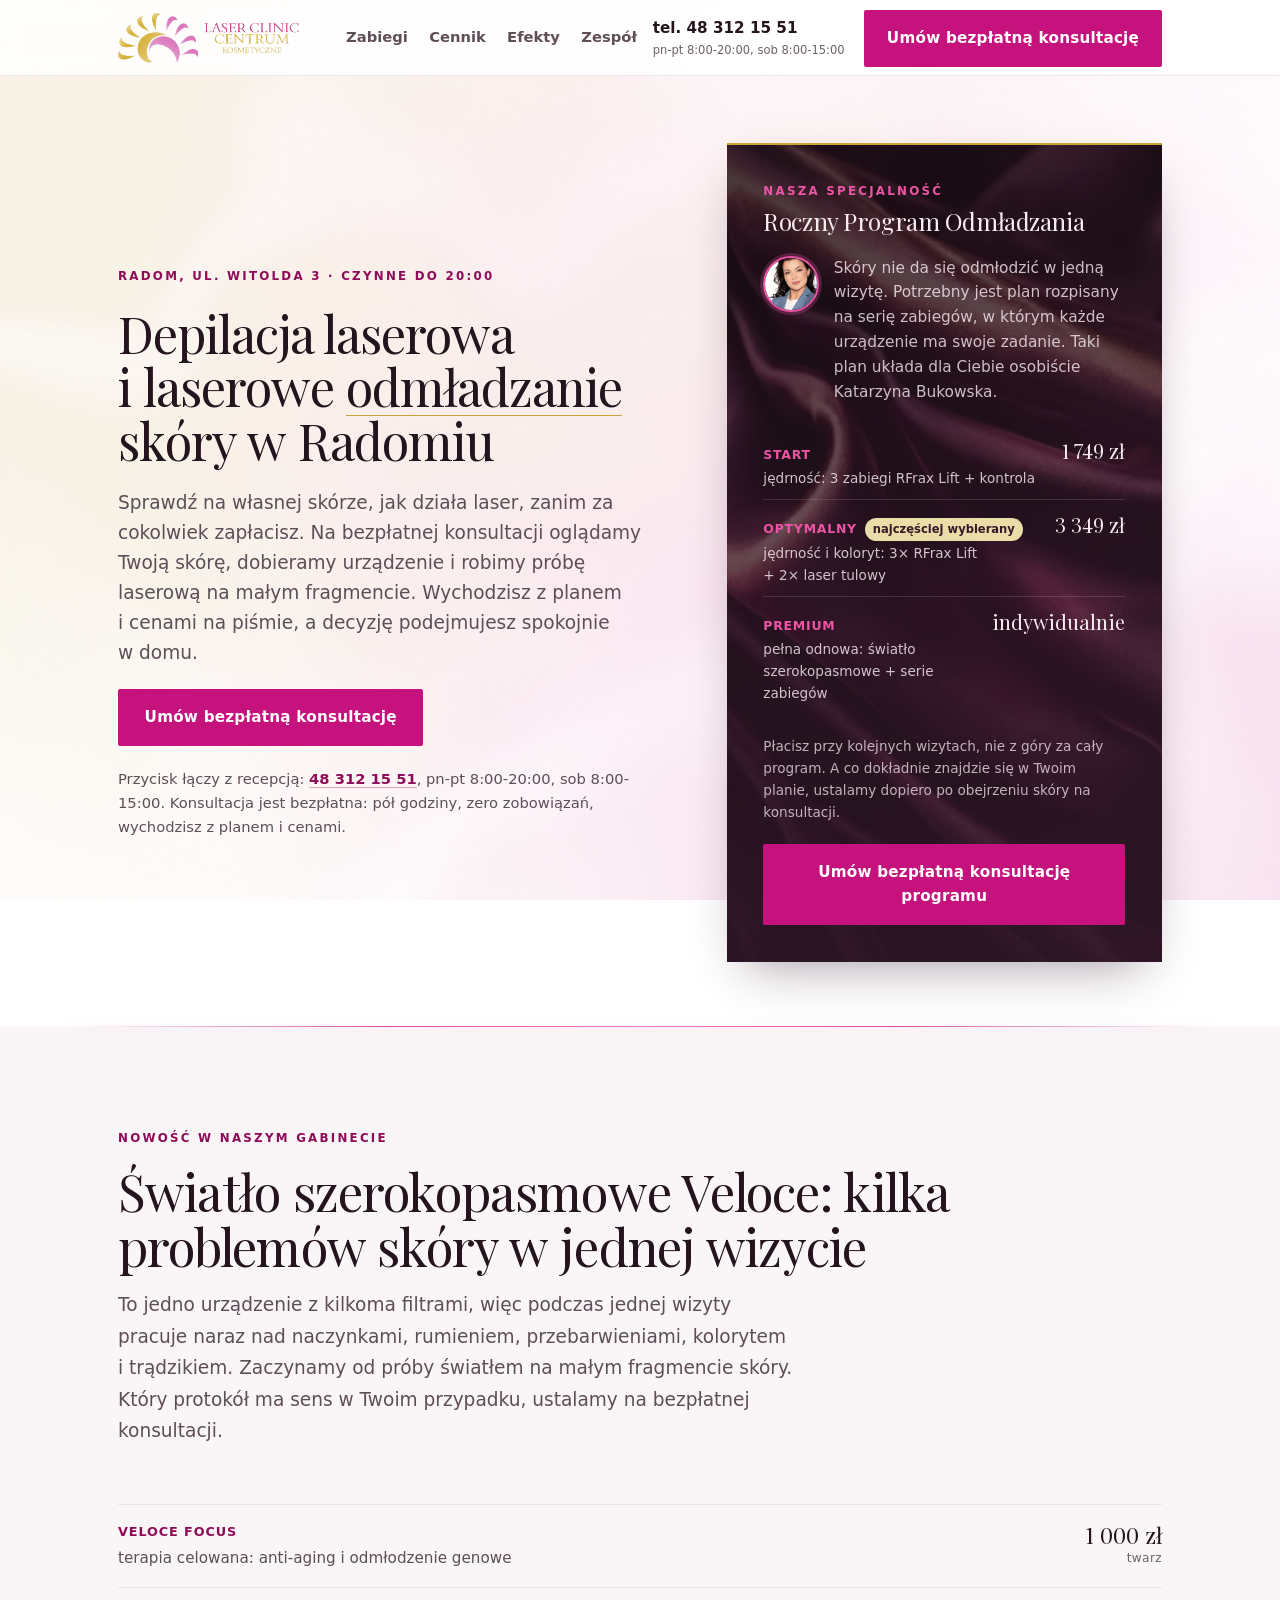
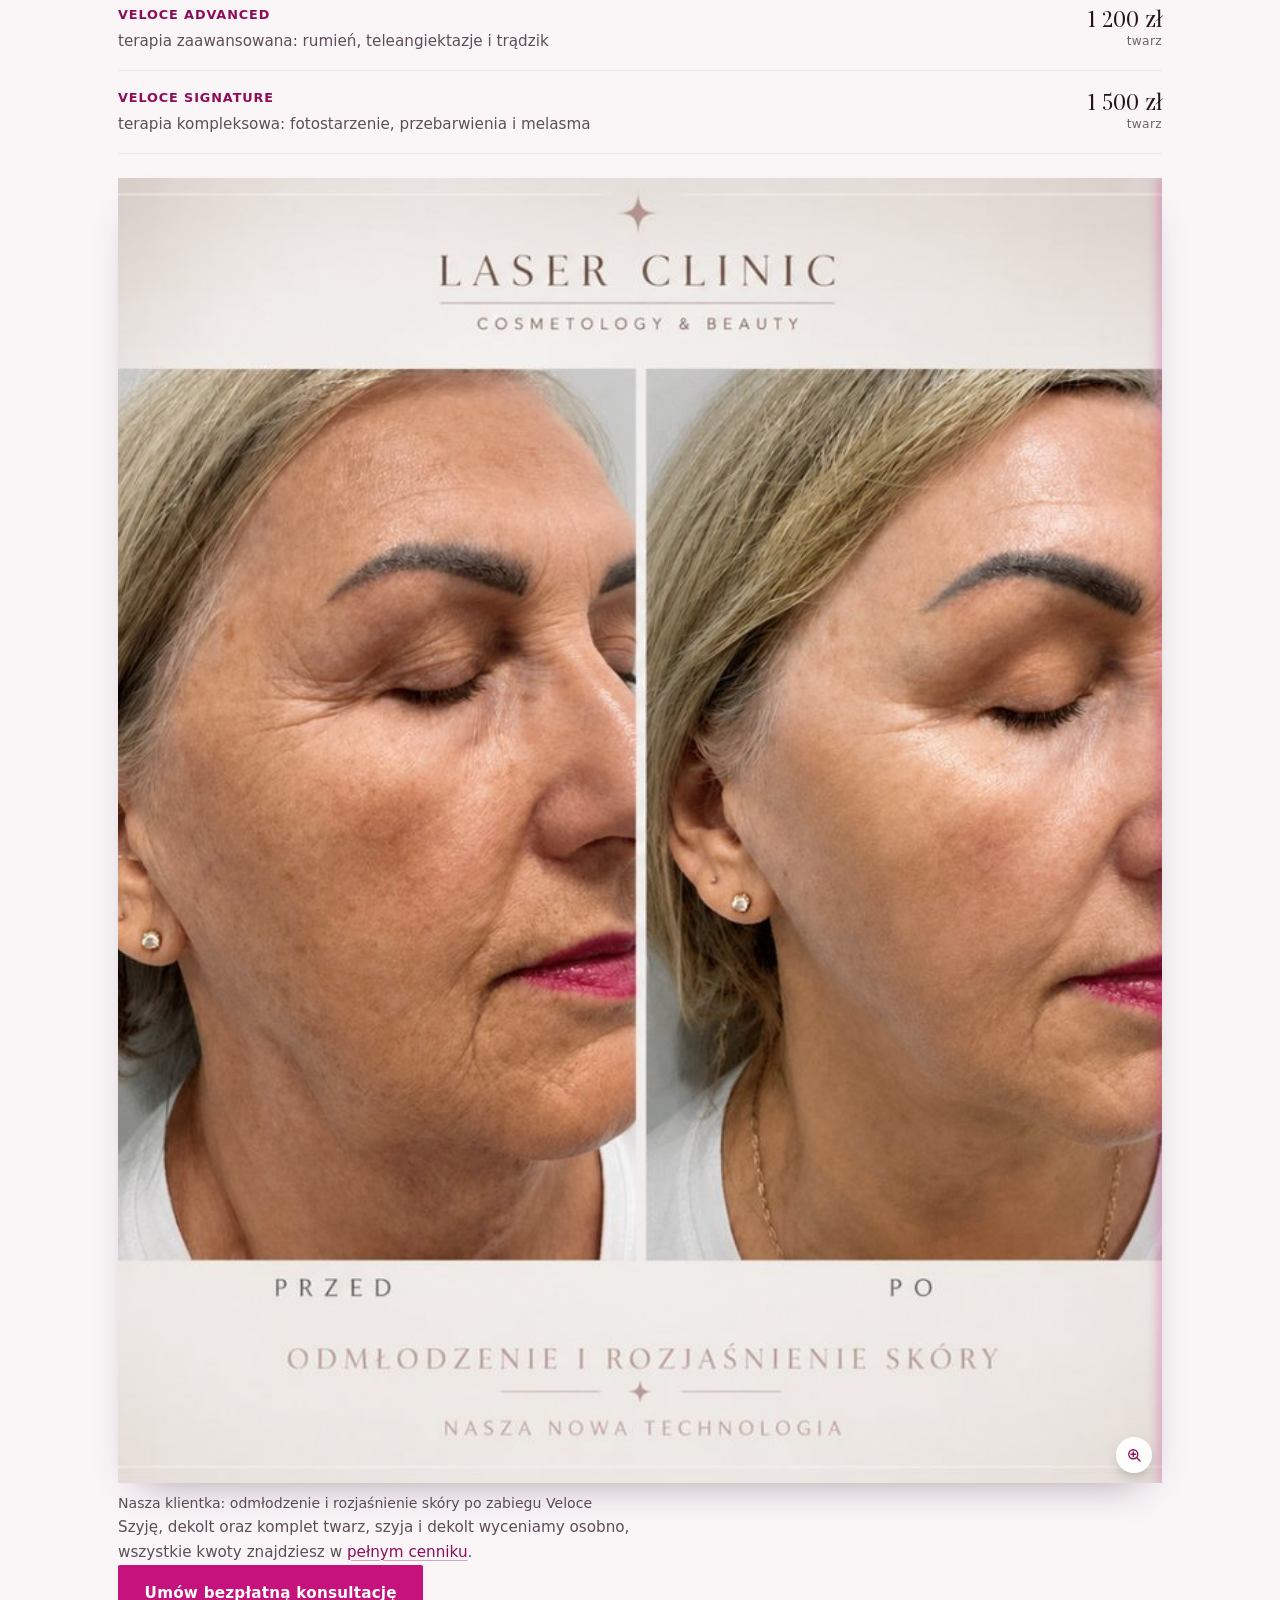
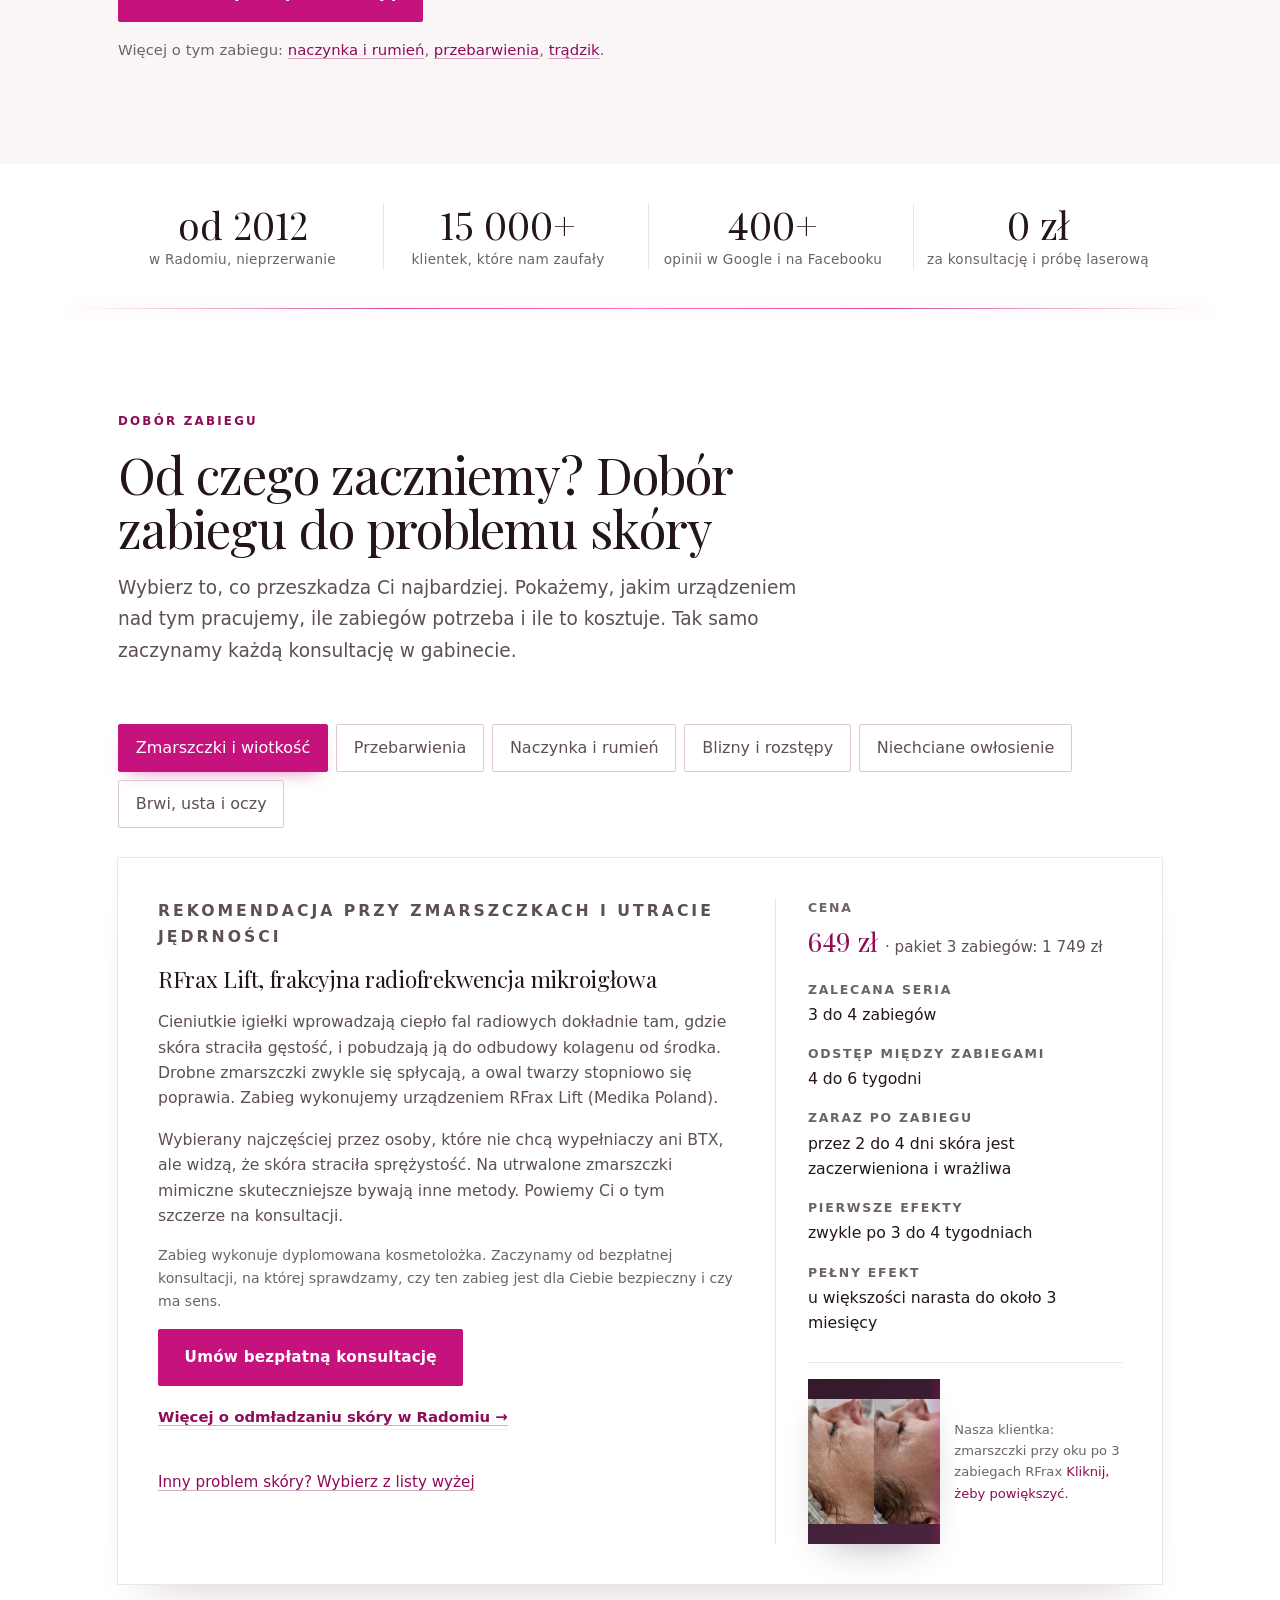
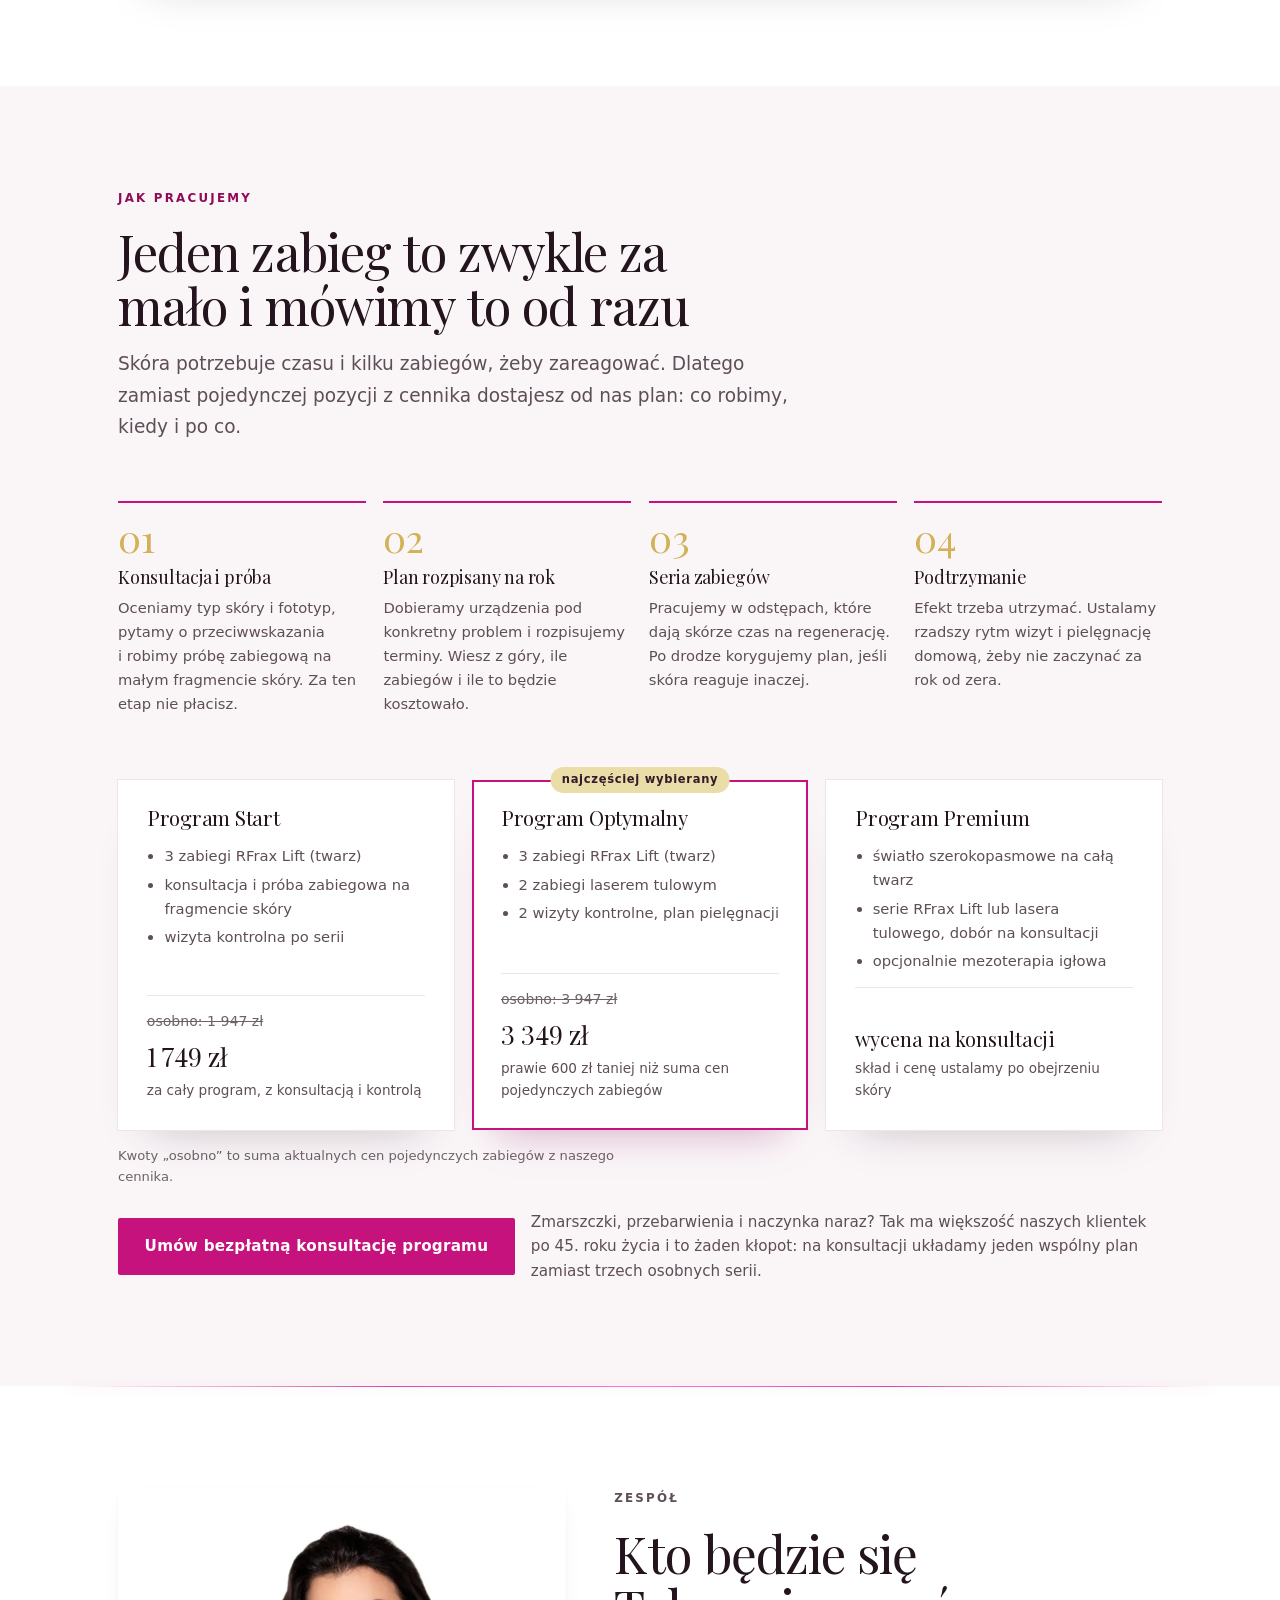
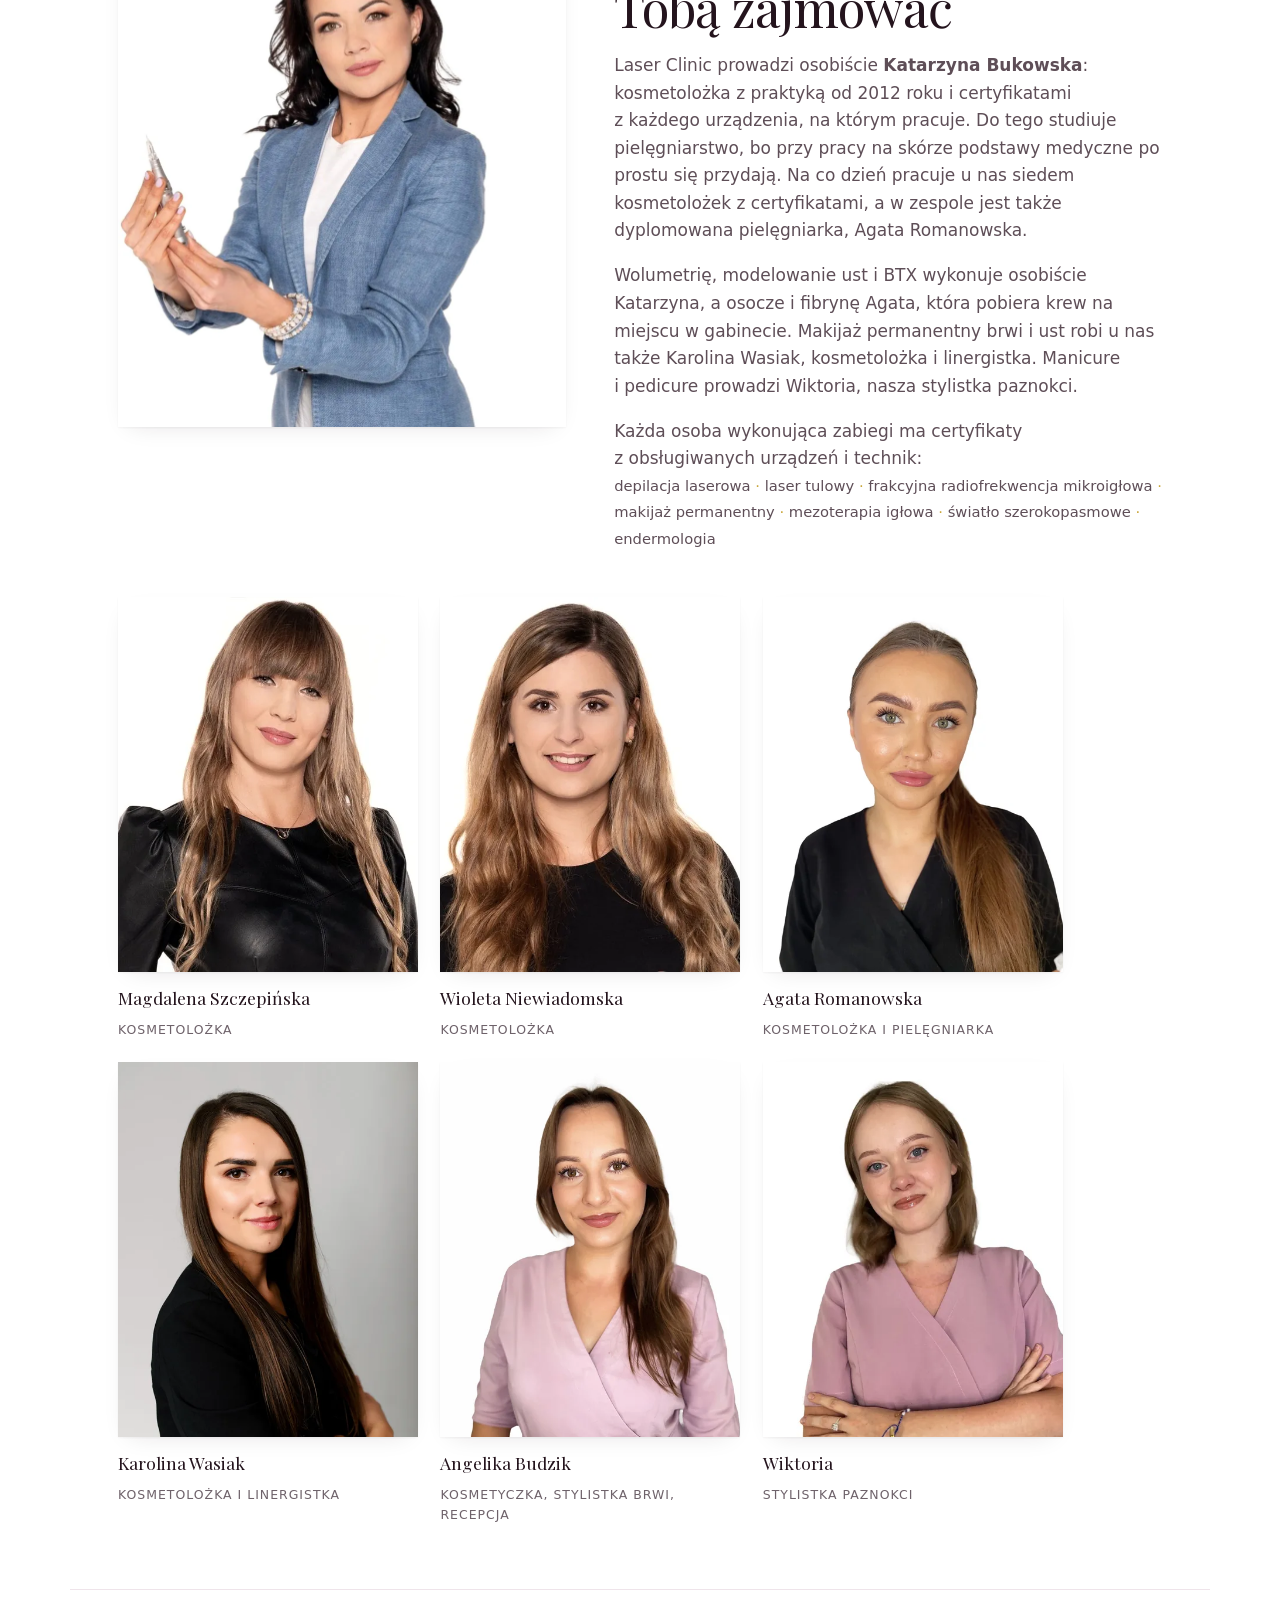
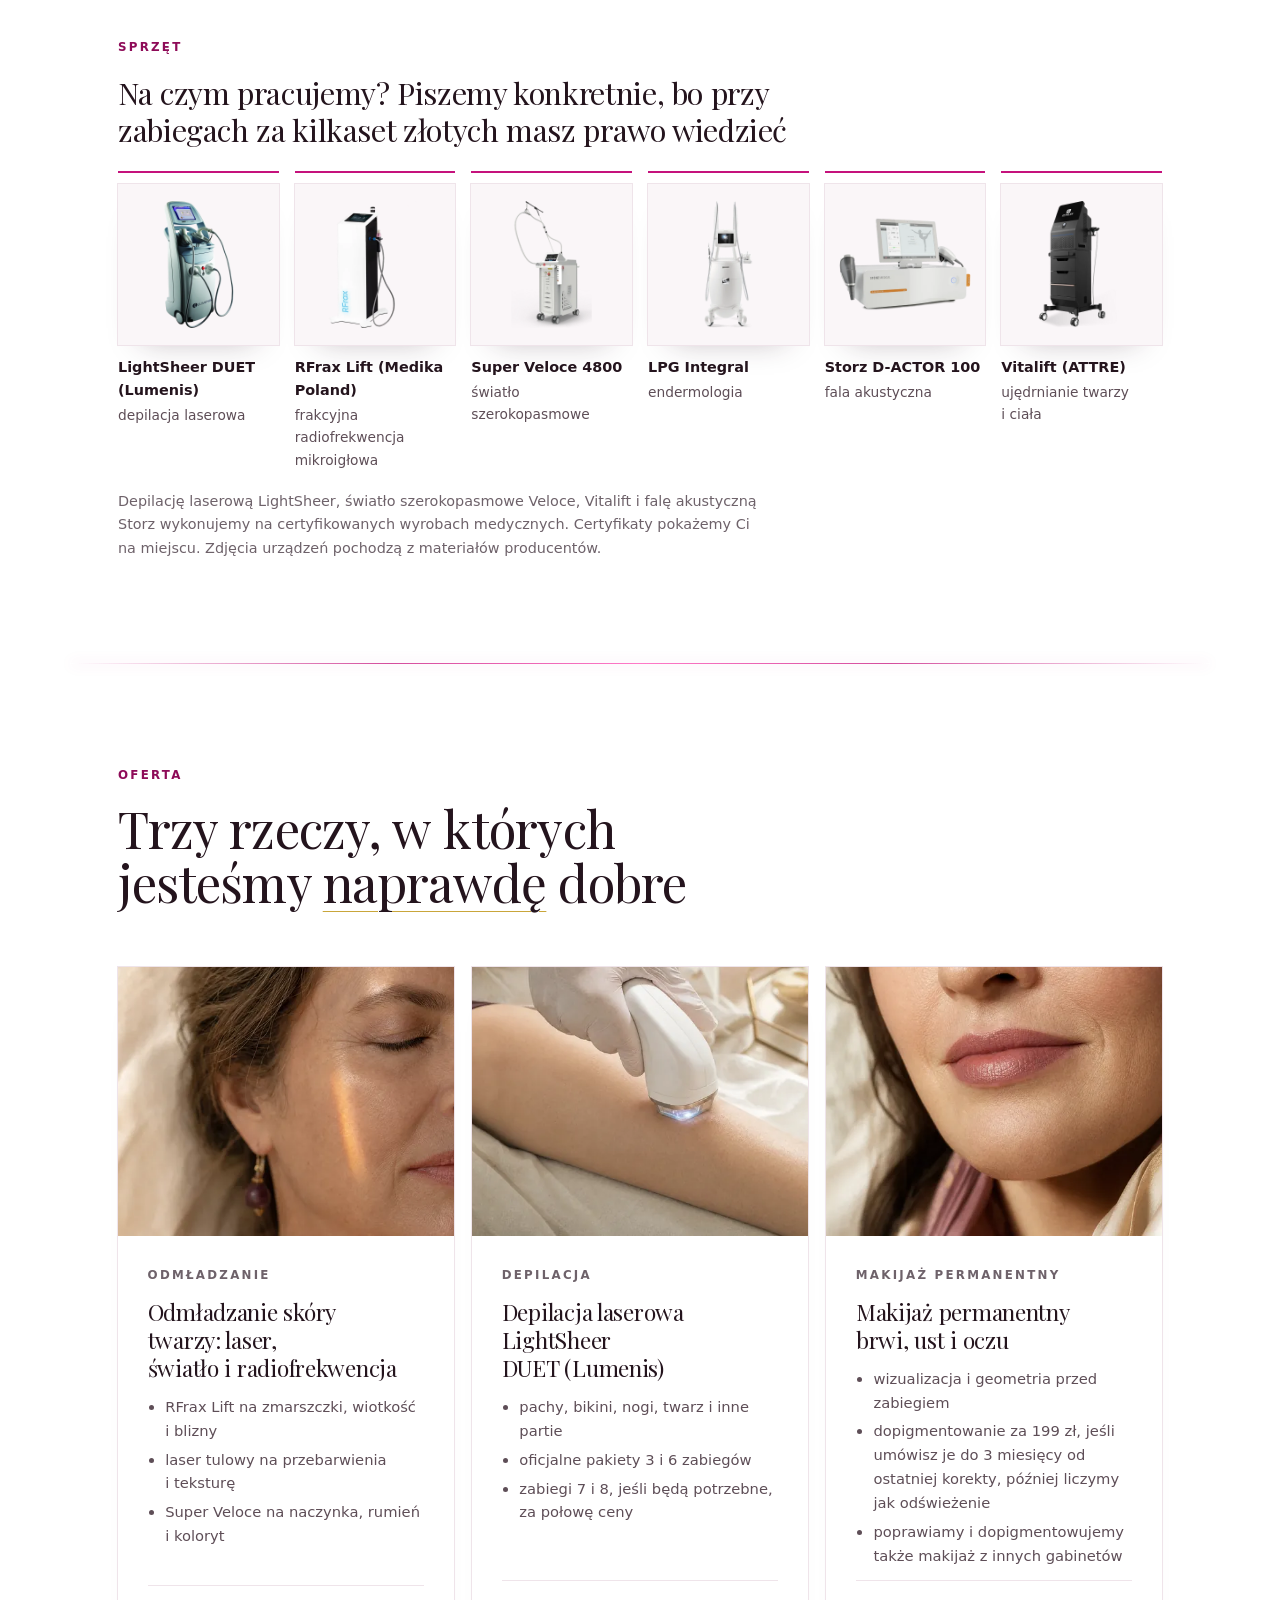
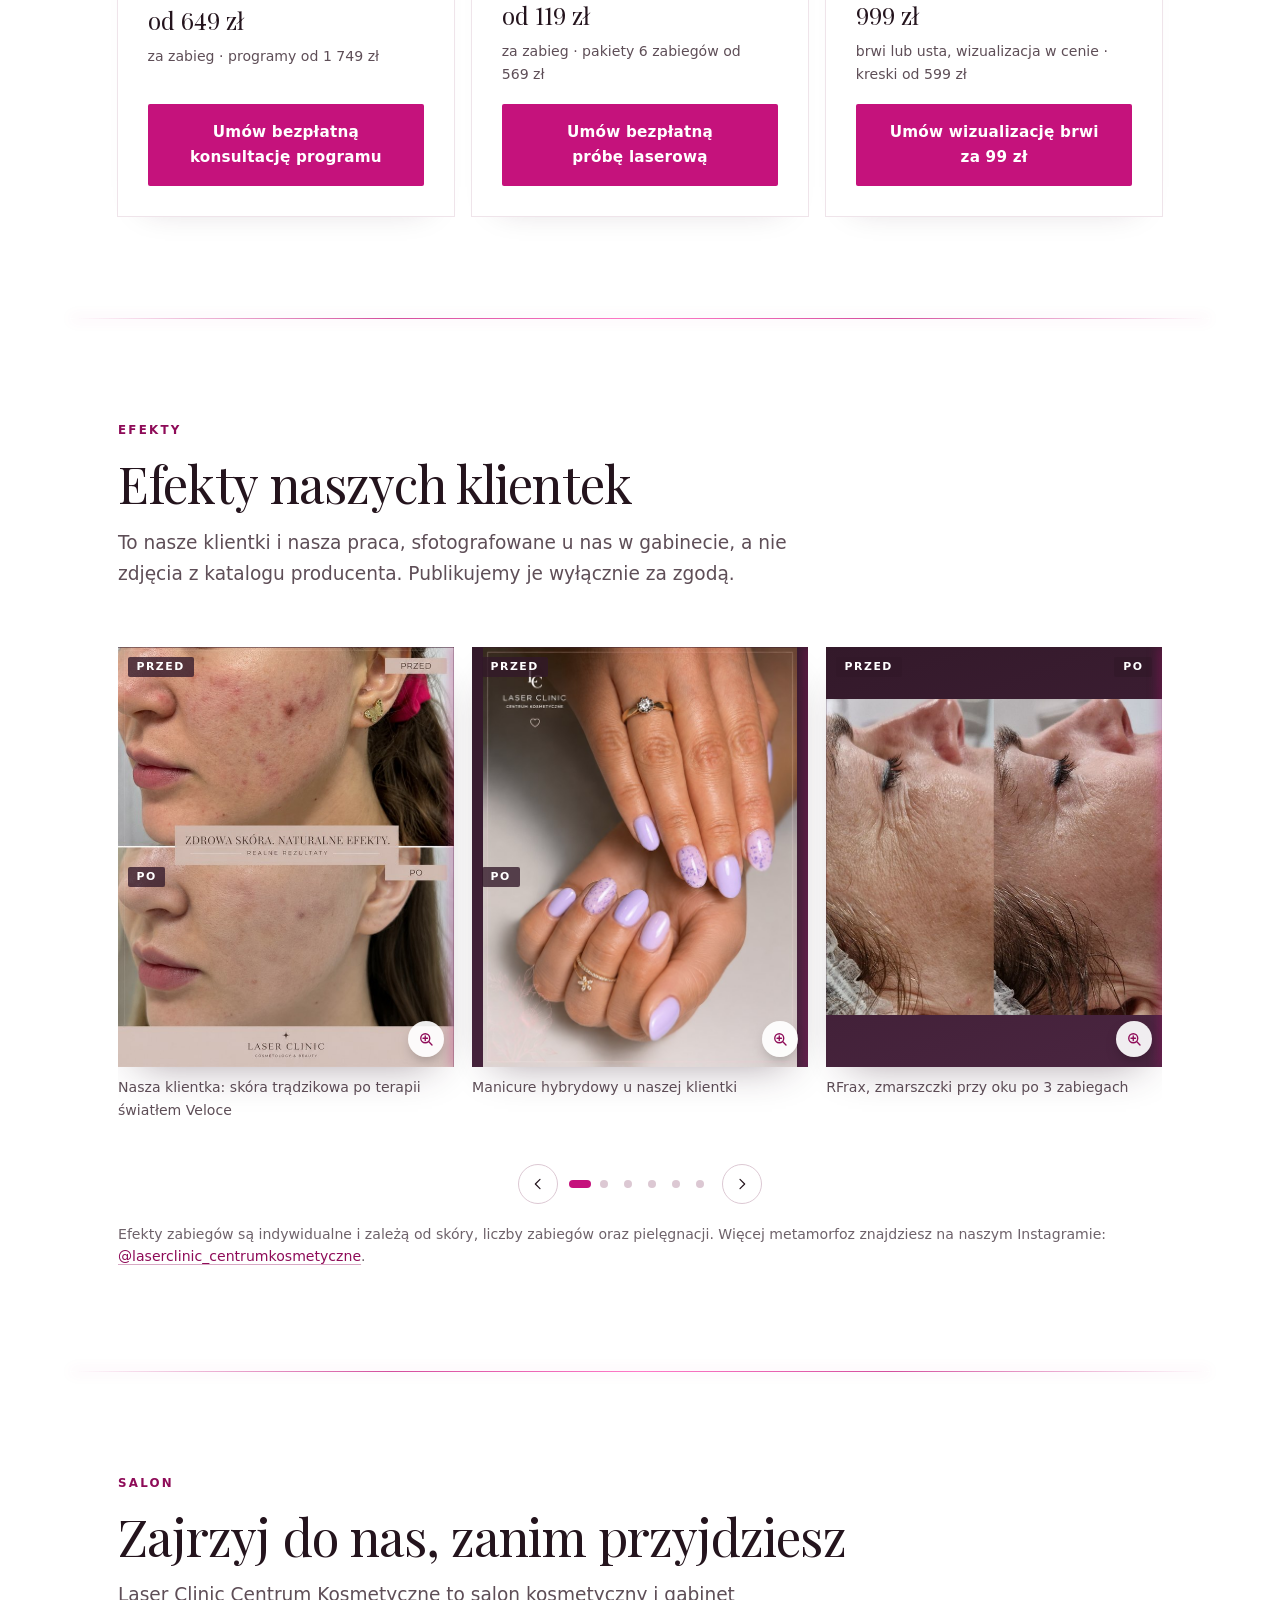
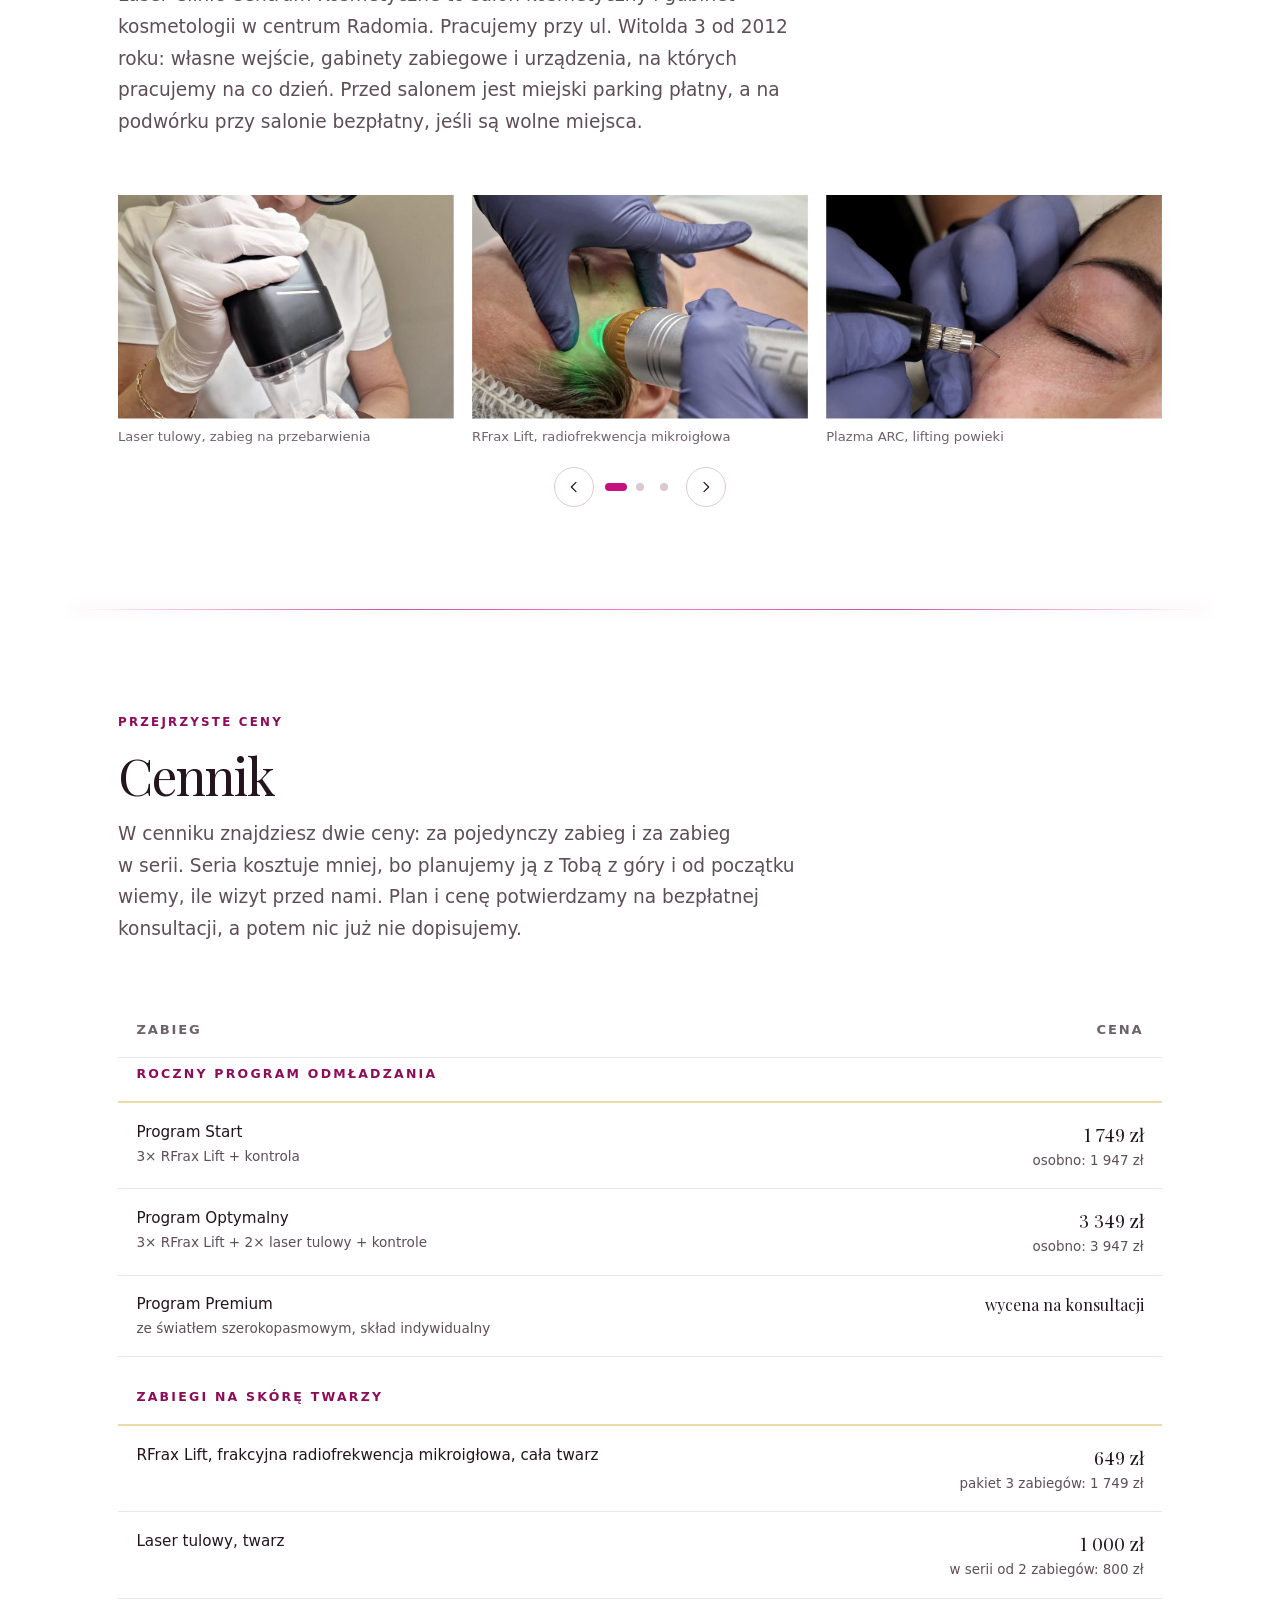
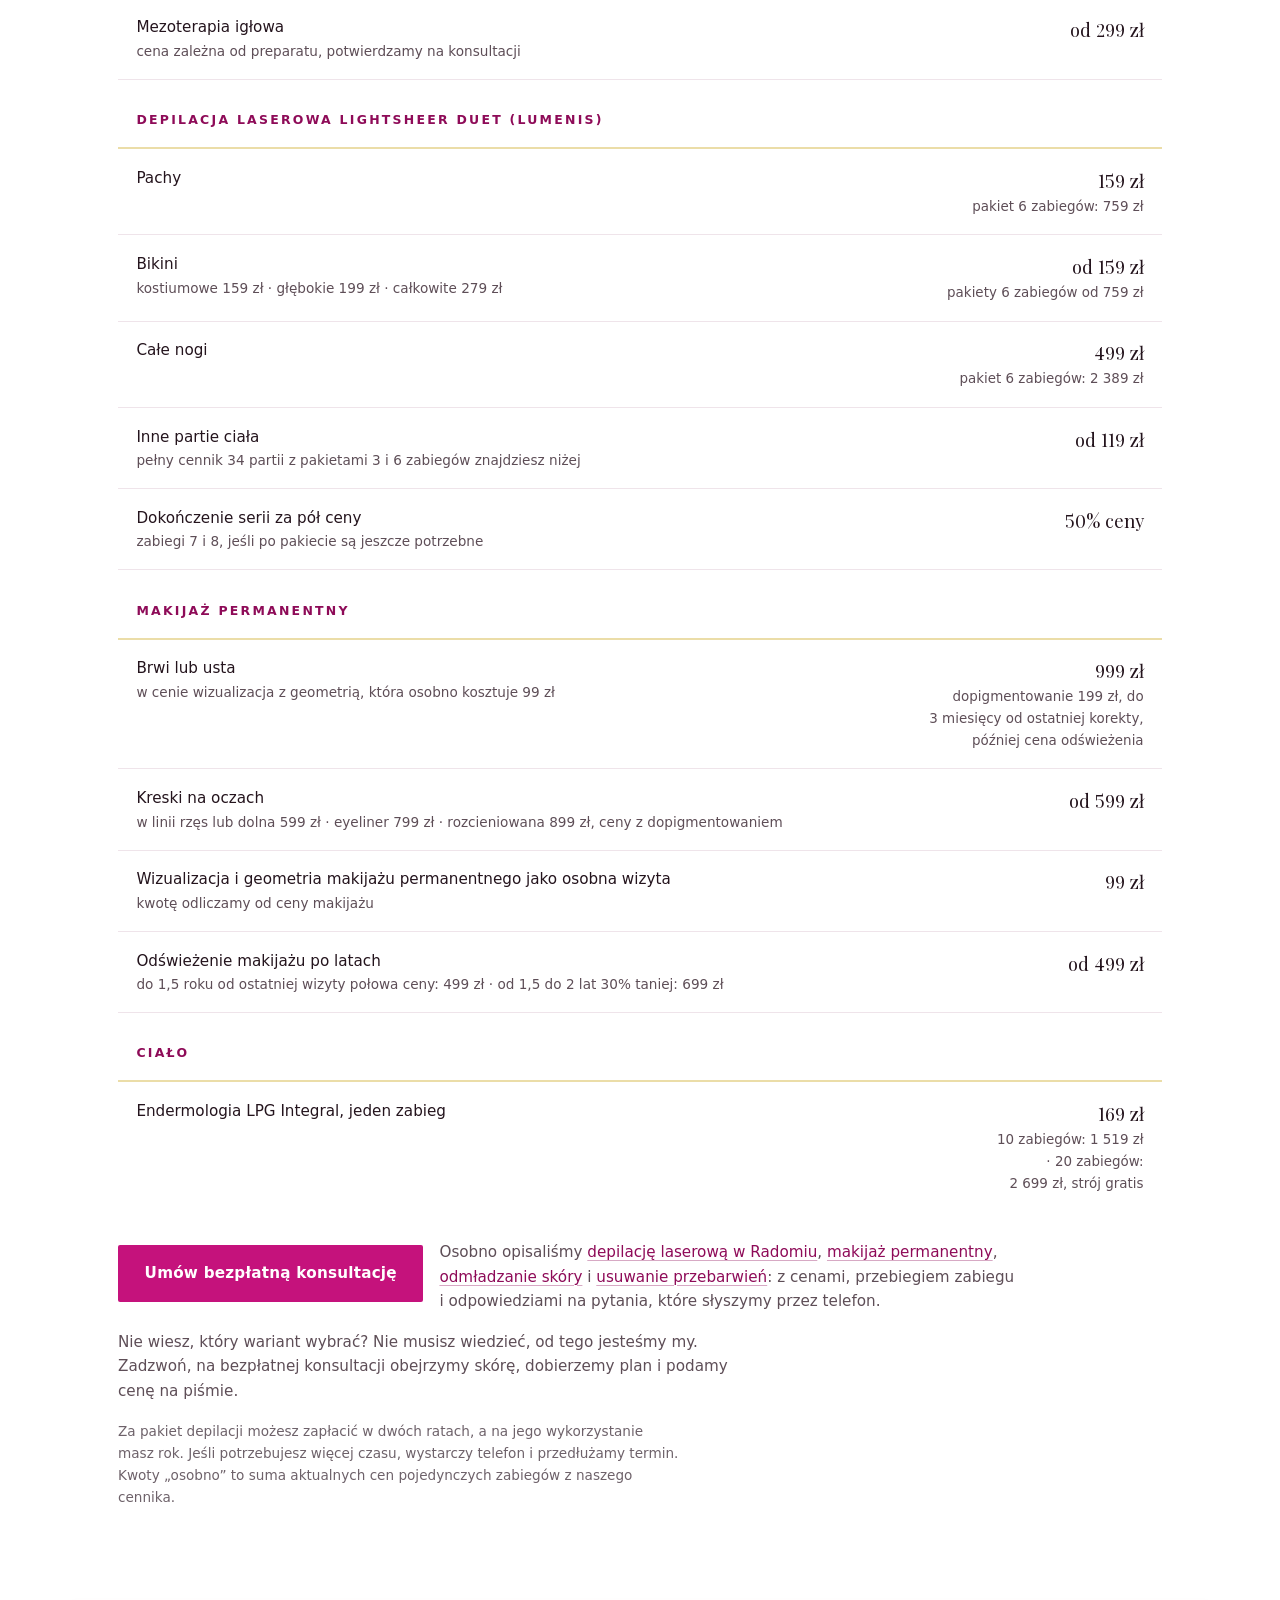
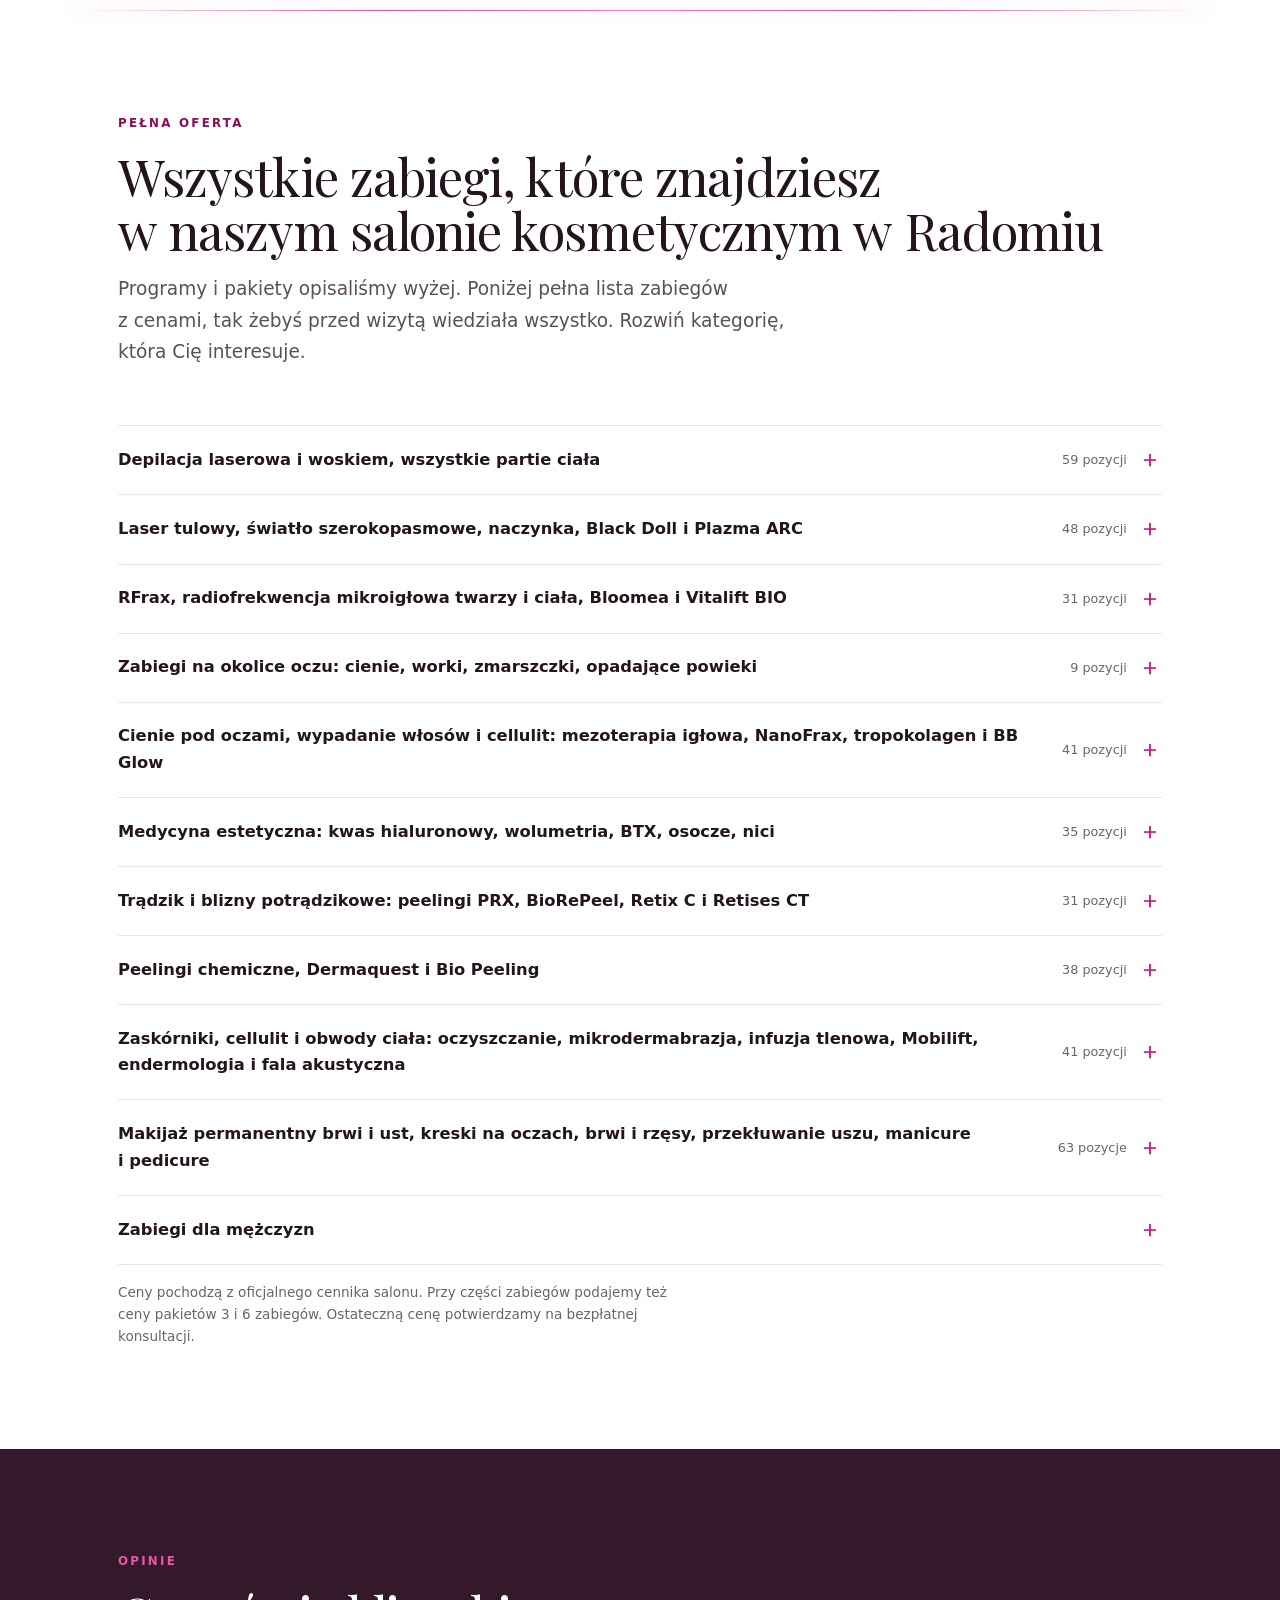
==== commit ab1848fb: "Parking: miejski platny przed salonem, podworko bezplatne jesli sa miejsca" ====
--- a/v3/index.html
+++ b/v3/index.html
@@ -1273,7 +1273,7 @@
       <div class="section-head" data-reveal>
         <p class="eyebrow">Salon</p>
         <h2>Zajrzyj do nas, zanim przyjdziesz</h2>
-        <p class="section-lead">Laser Clinic Centrum Kosmetyczne to salon kosmetyczny i&nbsp;gabinet kosmetologii w&nbsp;centrum Radomia. Pracujemy przy ul. Witolda 3 od 2012 roku: własne wejście, gabinety zabiegowe i&nbsp;urządzenia, na których pracujemy na co dzień. Parking płatny przed salonem albo bezpłatny na podwórku.</p>
+        <p class="section-lead">Laser Clinic Centrum Kosmetyczne to salon kosmetyczny i&nbsp;gabinet kosmetologii w&nbsp;centrum Radomia. Pracujemy przy ul. Witolda 3 od 2012 roku: własne wejście, gabinety zabiegowe i&nbsp;urządzenia, na których pracujemy na co dzień. Przed salonem jest miejski parking płatny, a&nbsp;na podwórku przy salonie bezpłatny, jeśli są wolne miejsca.</p>
       </div>
       <div class="loop" data-loop="salon" data-reveal>
       <div class="loop-track cols-1 gallery">
@@ -2081,7 +2081,7 @@
           <div><dt>Telefony</dt><dd class="num"><a href="tel:+48483121551">tel. (48) 312 15 51</a> (recepcja)<br><a href="tel:+48533310316">tel. 533&nbsp;310 316</a> (komórkowy)</dd></div>
           <div><dt>Zapisy</dt><dd>telefonicznie, recepcja odbiera pn‑pt 8:00-20:00 i&nbsp;w&nbsp;soboty 8:00-15:00<!-- do uzupełnienia: nowy adres e-mail od Kasi --></dd></div>
           <div><dt>Instagram</dt><dd><a href="https://www.instagram.com/laserclinic_centrumkosmetyczne/" rel="noopener" target="_blank">@laserclinic_centrumkosmetyczne</a></dd></div>
-          <div><dt>Parking</dt><dd>płatny przed salonem albo bezpłatny na podwórku przy salonie</dd></div>
+          <div><dt>Parking</dt><dd>przed salonem miejski, płatny; na podwórku przy salonie bezpłatny, jeśli są wolne miejsca</dd></div>
         </dl>
       </div>
       <aside class="callback" data-reveal>
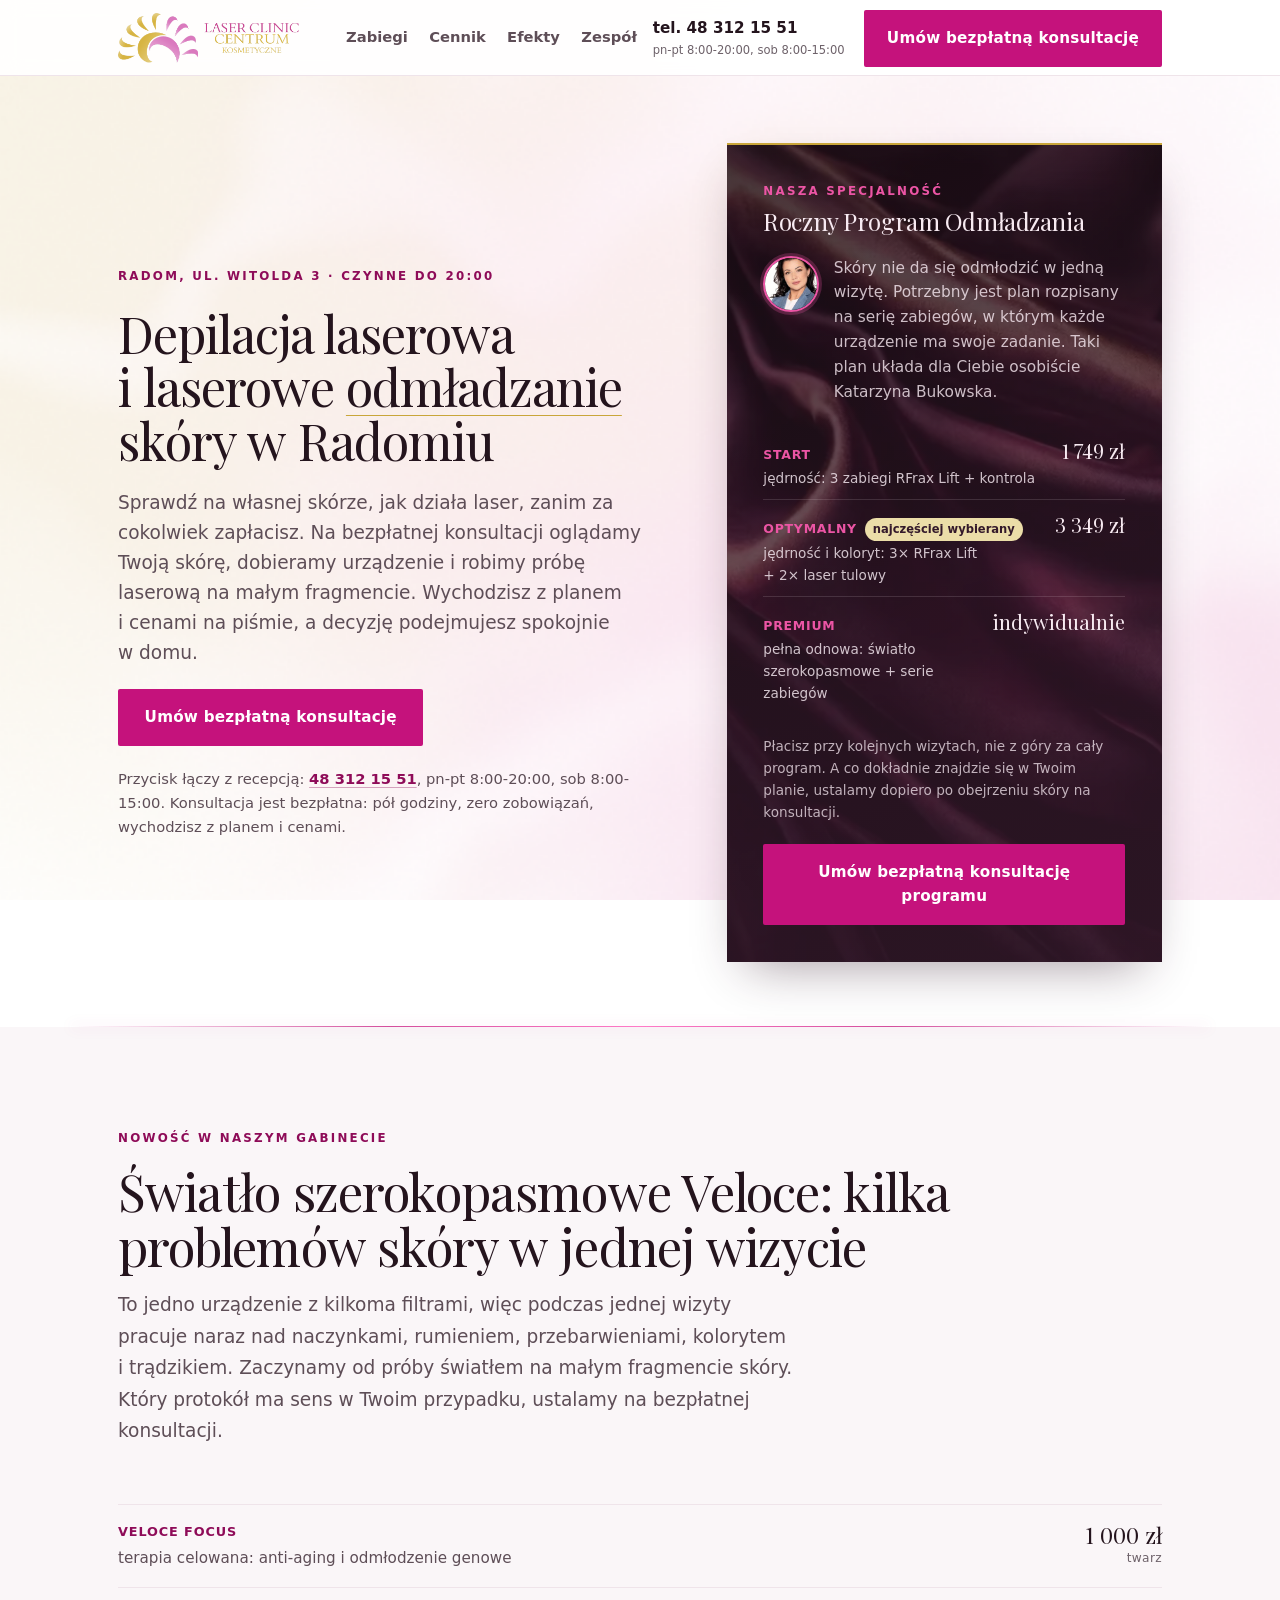
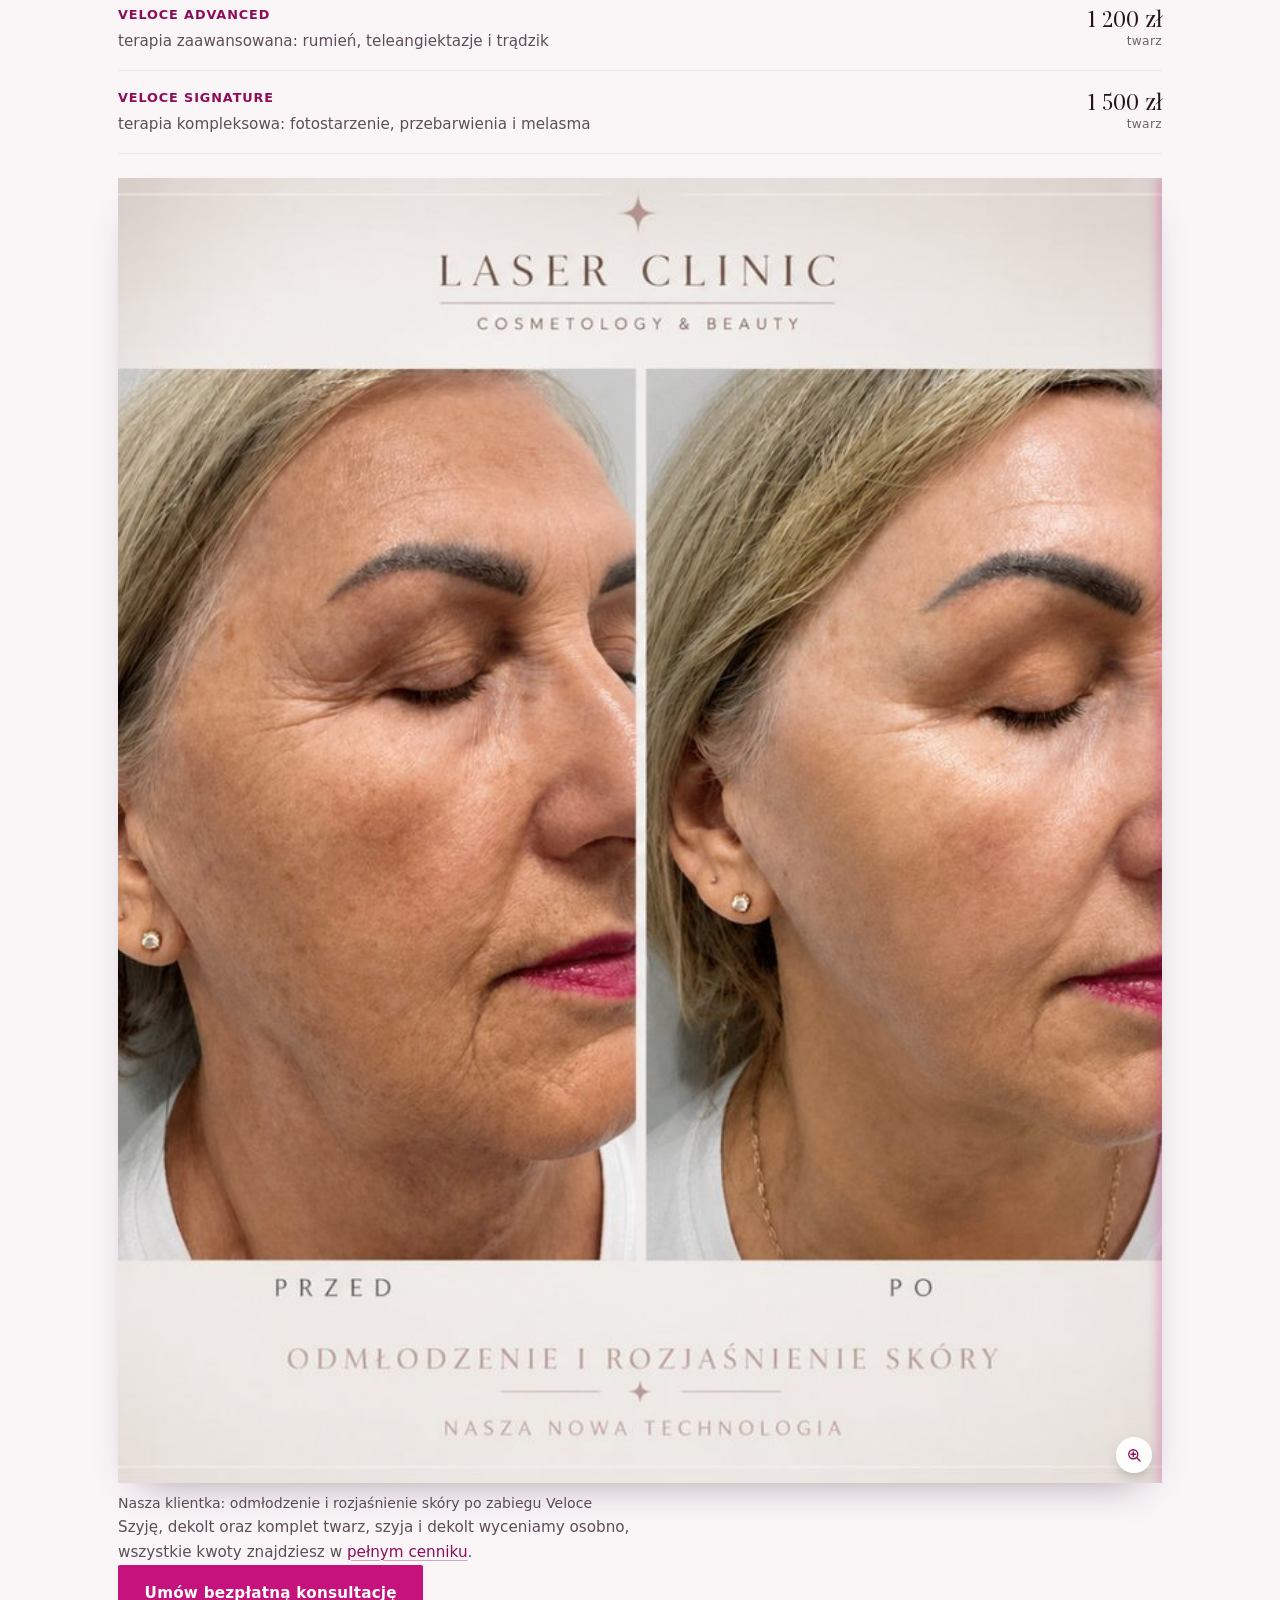
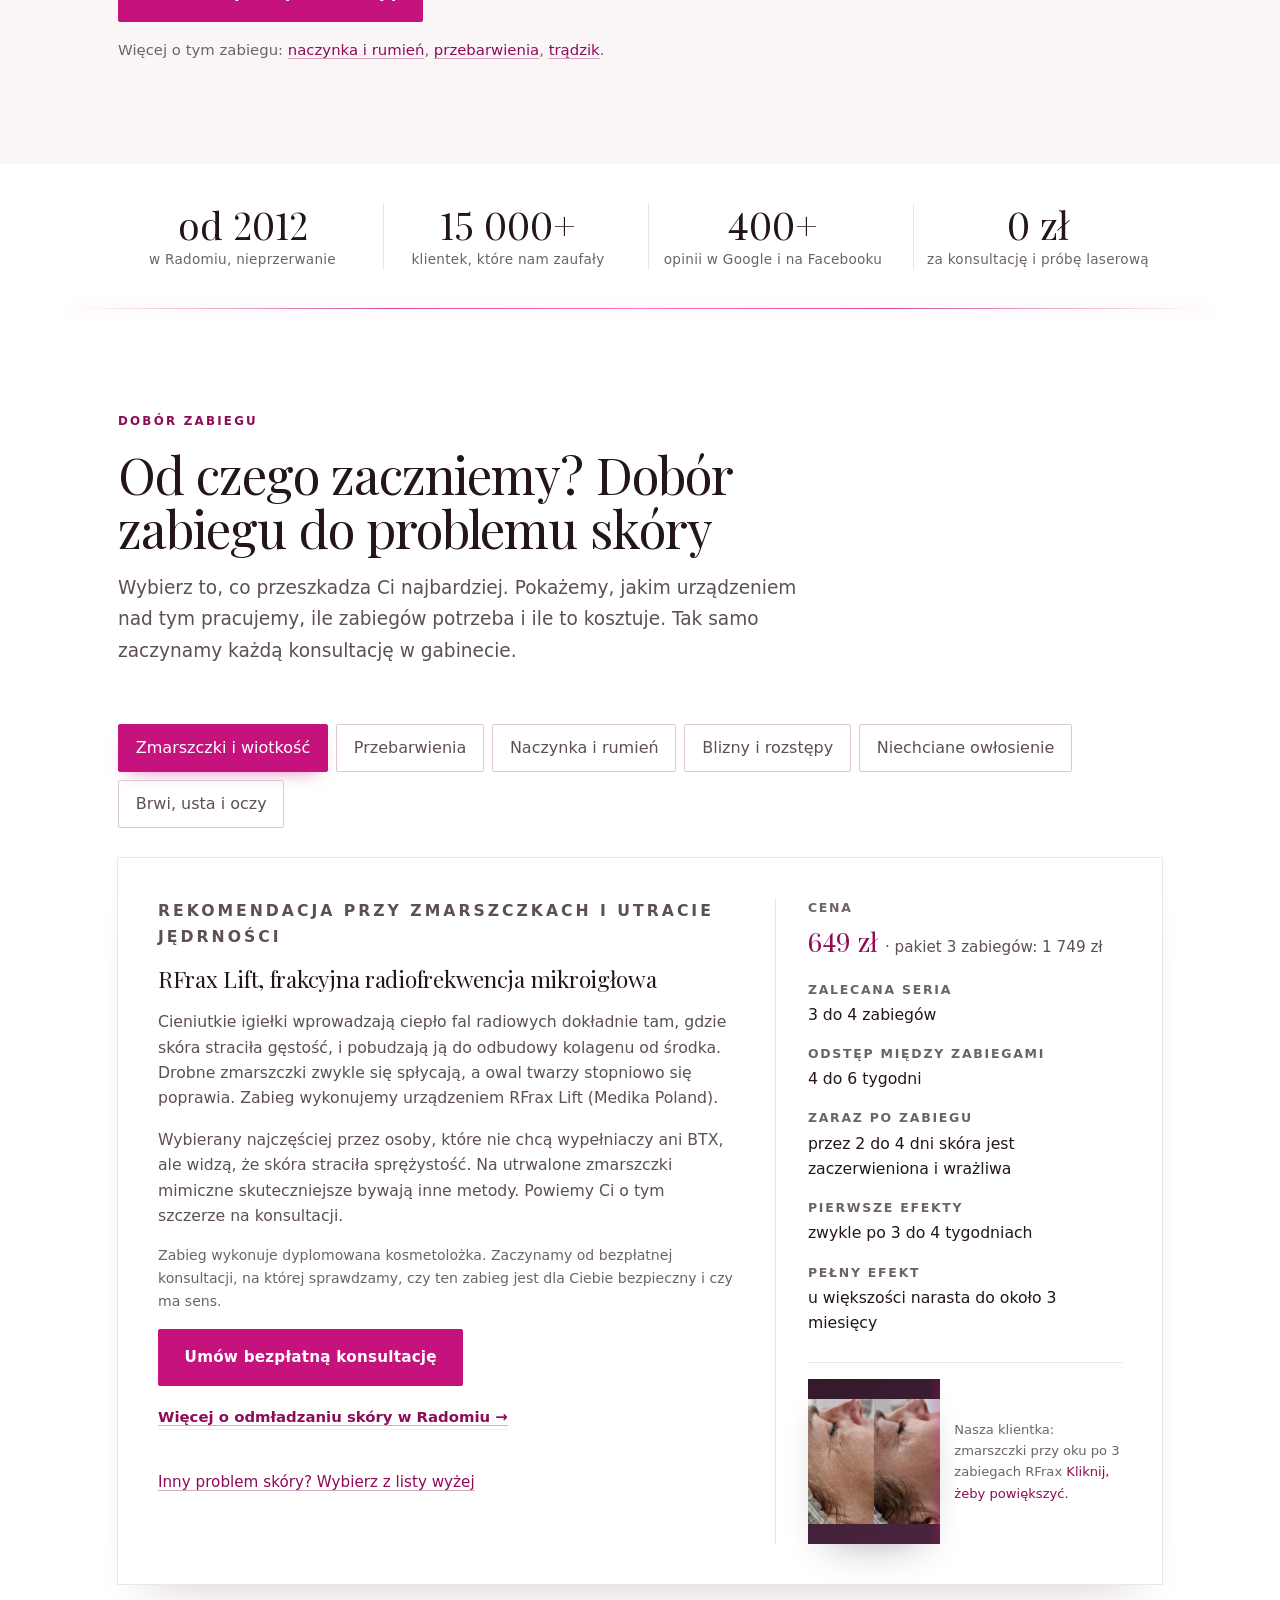
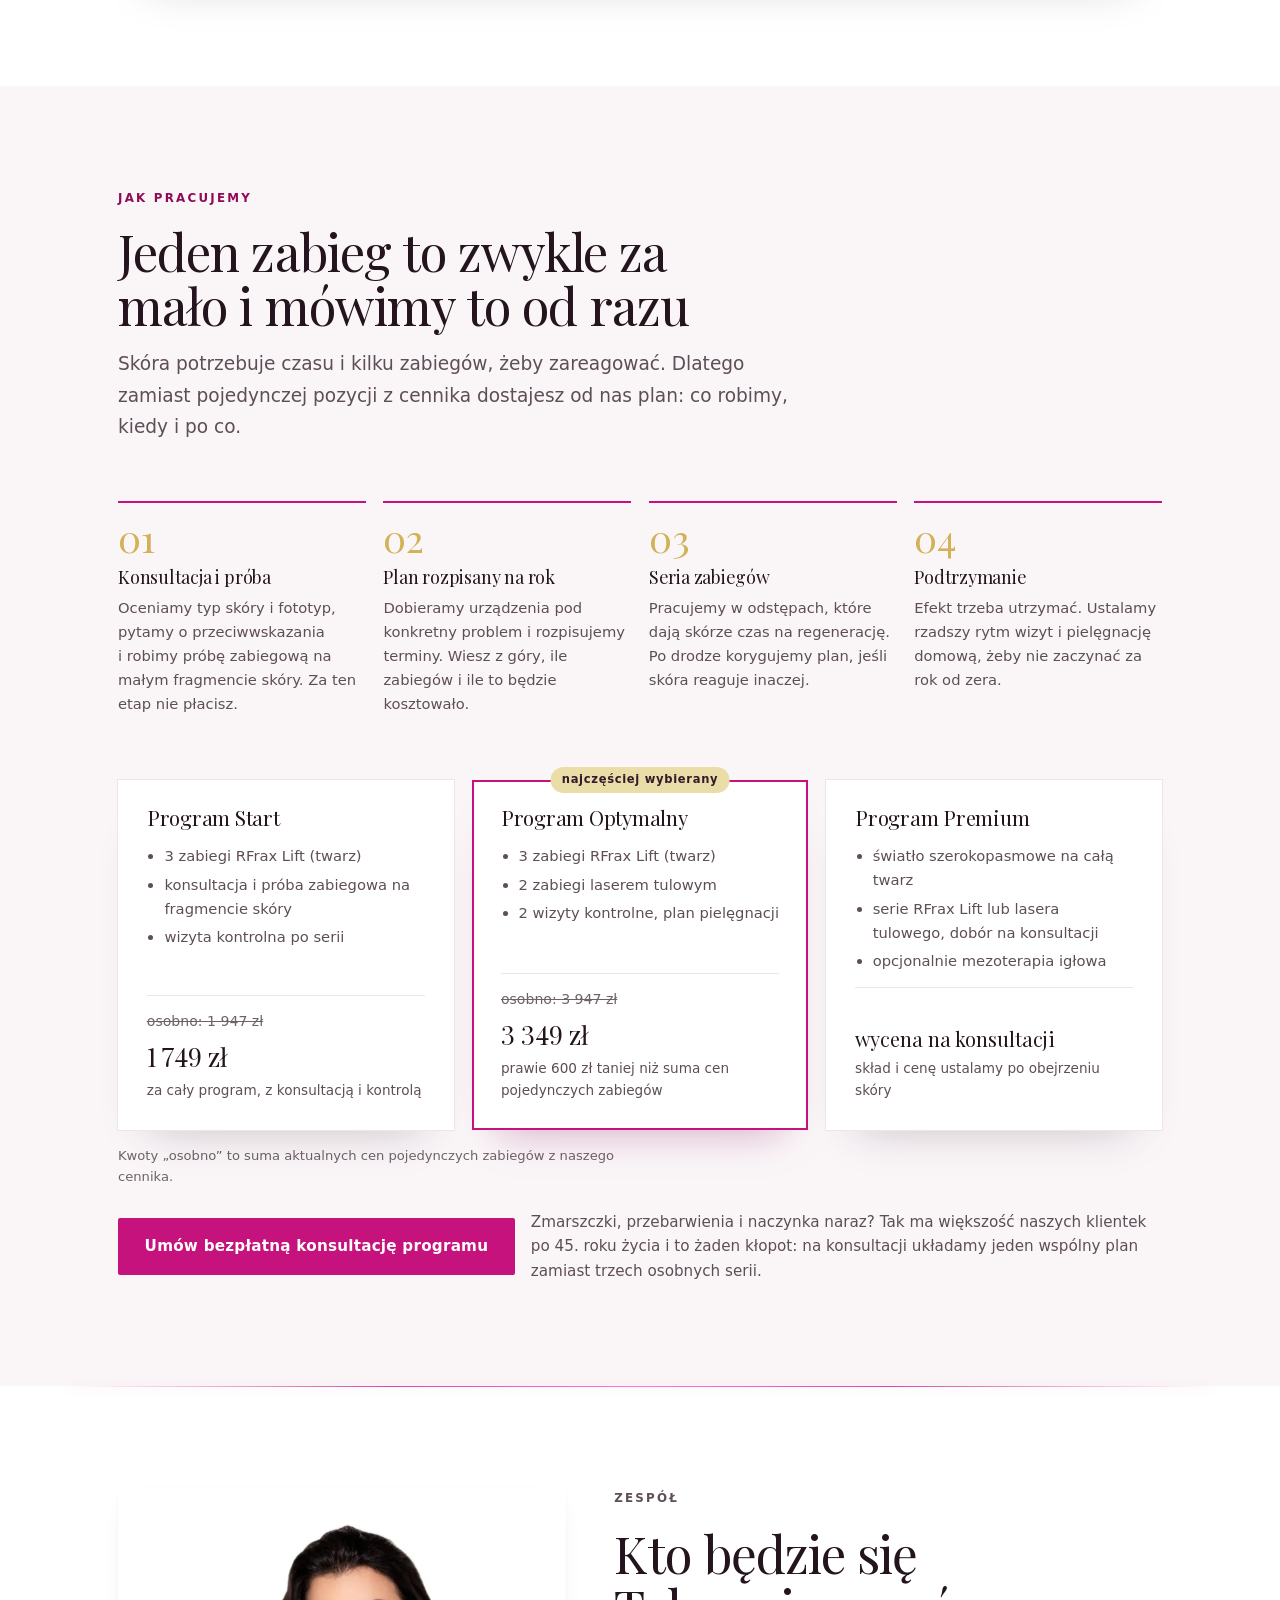
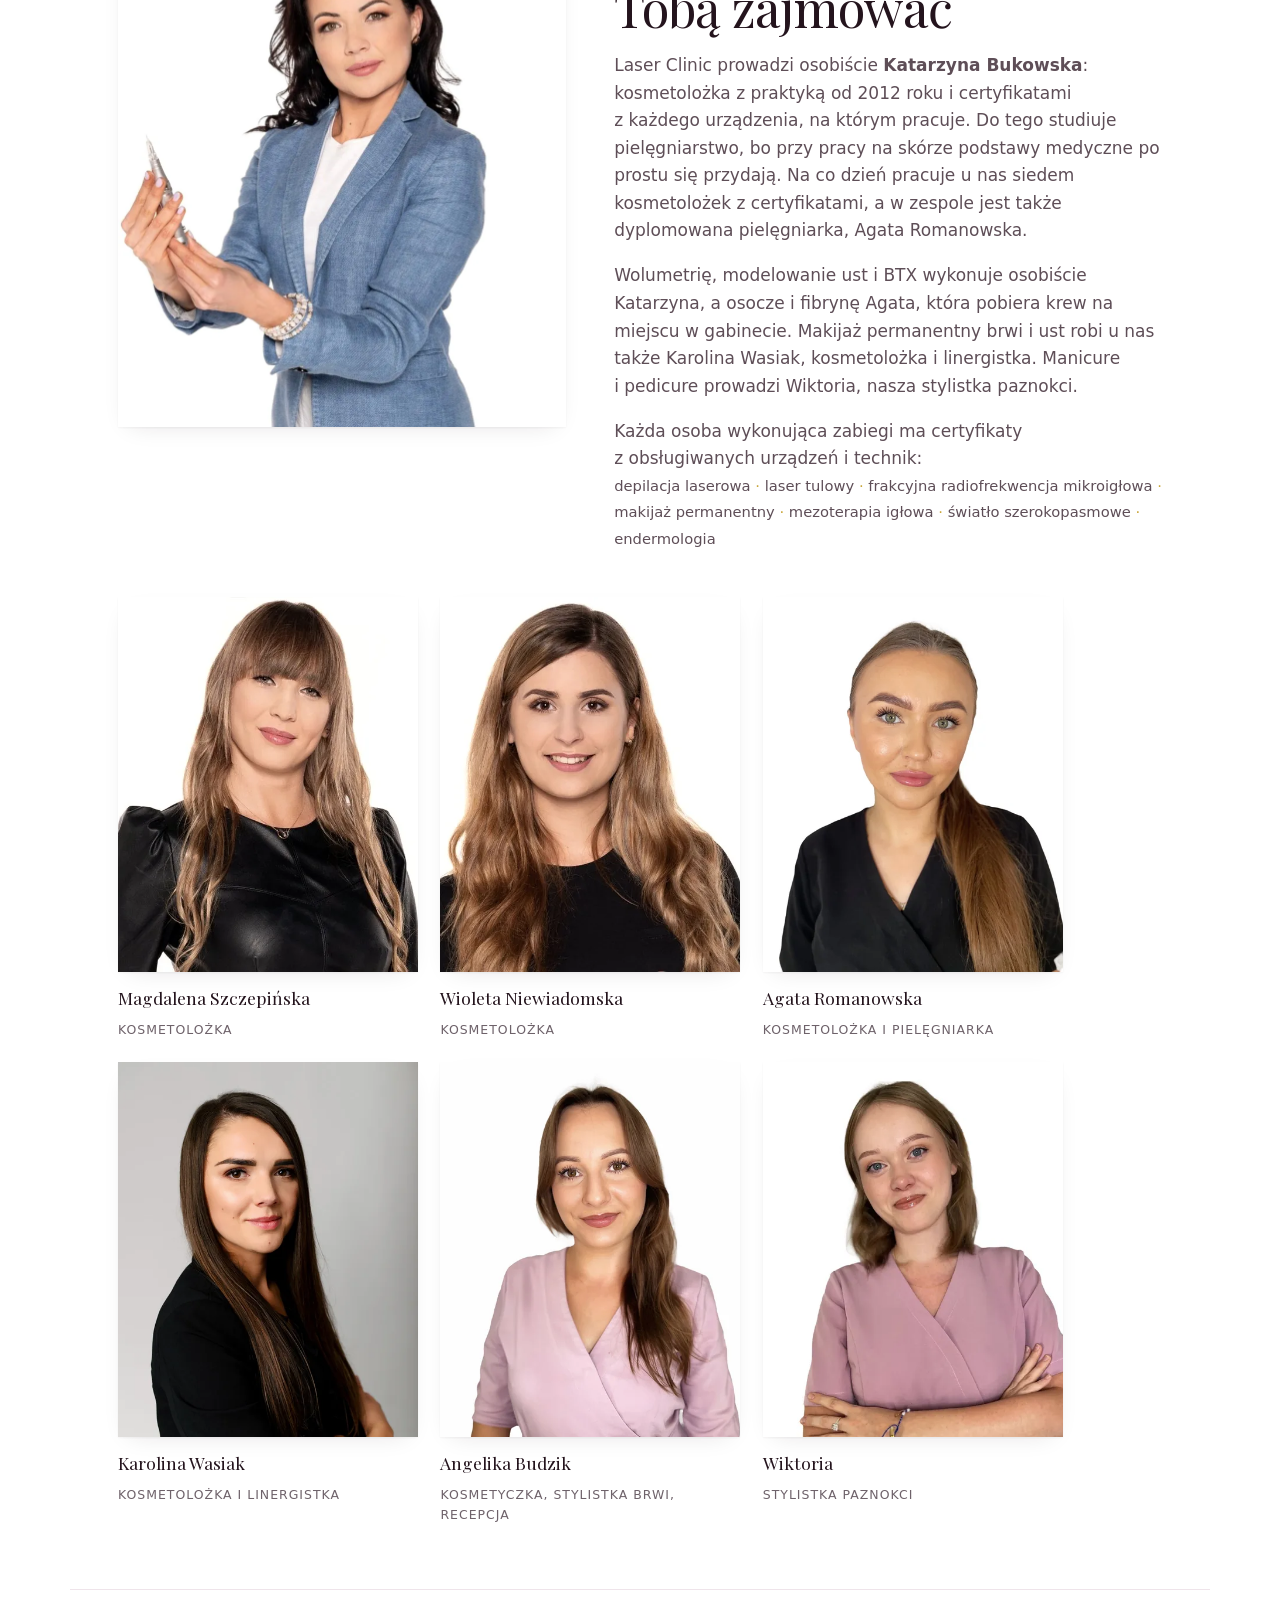
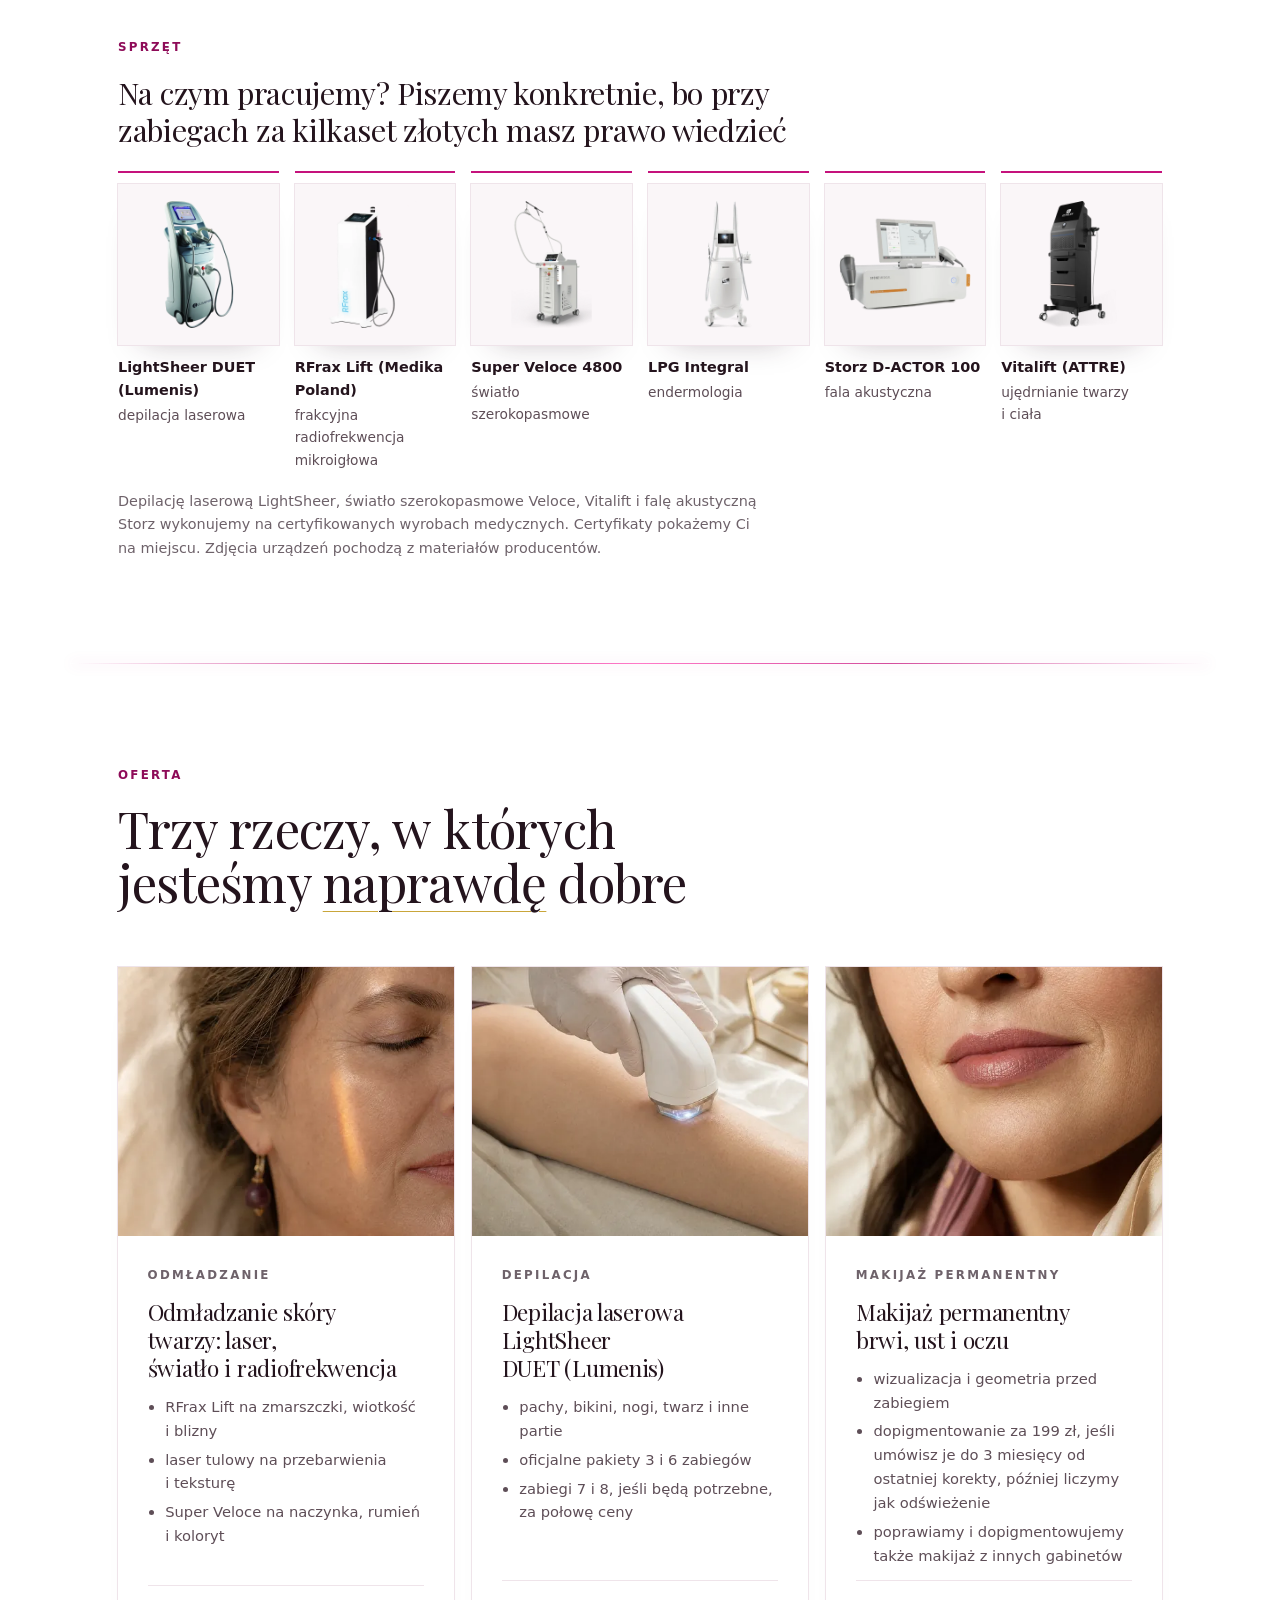
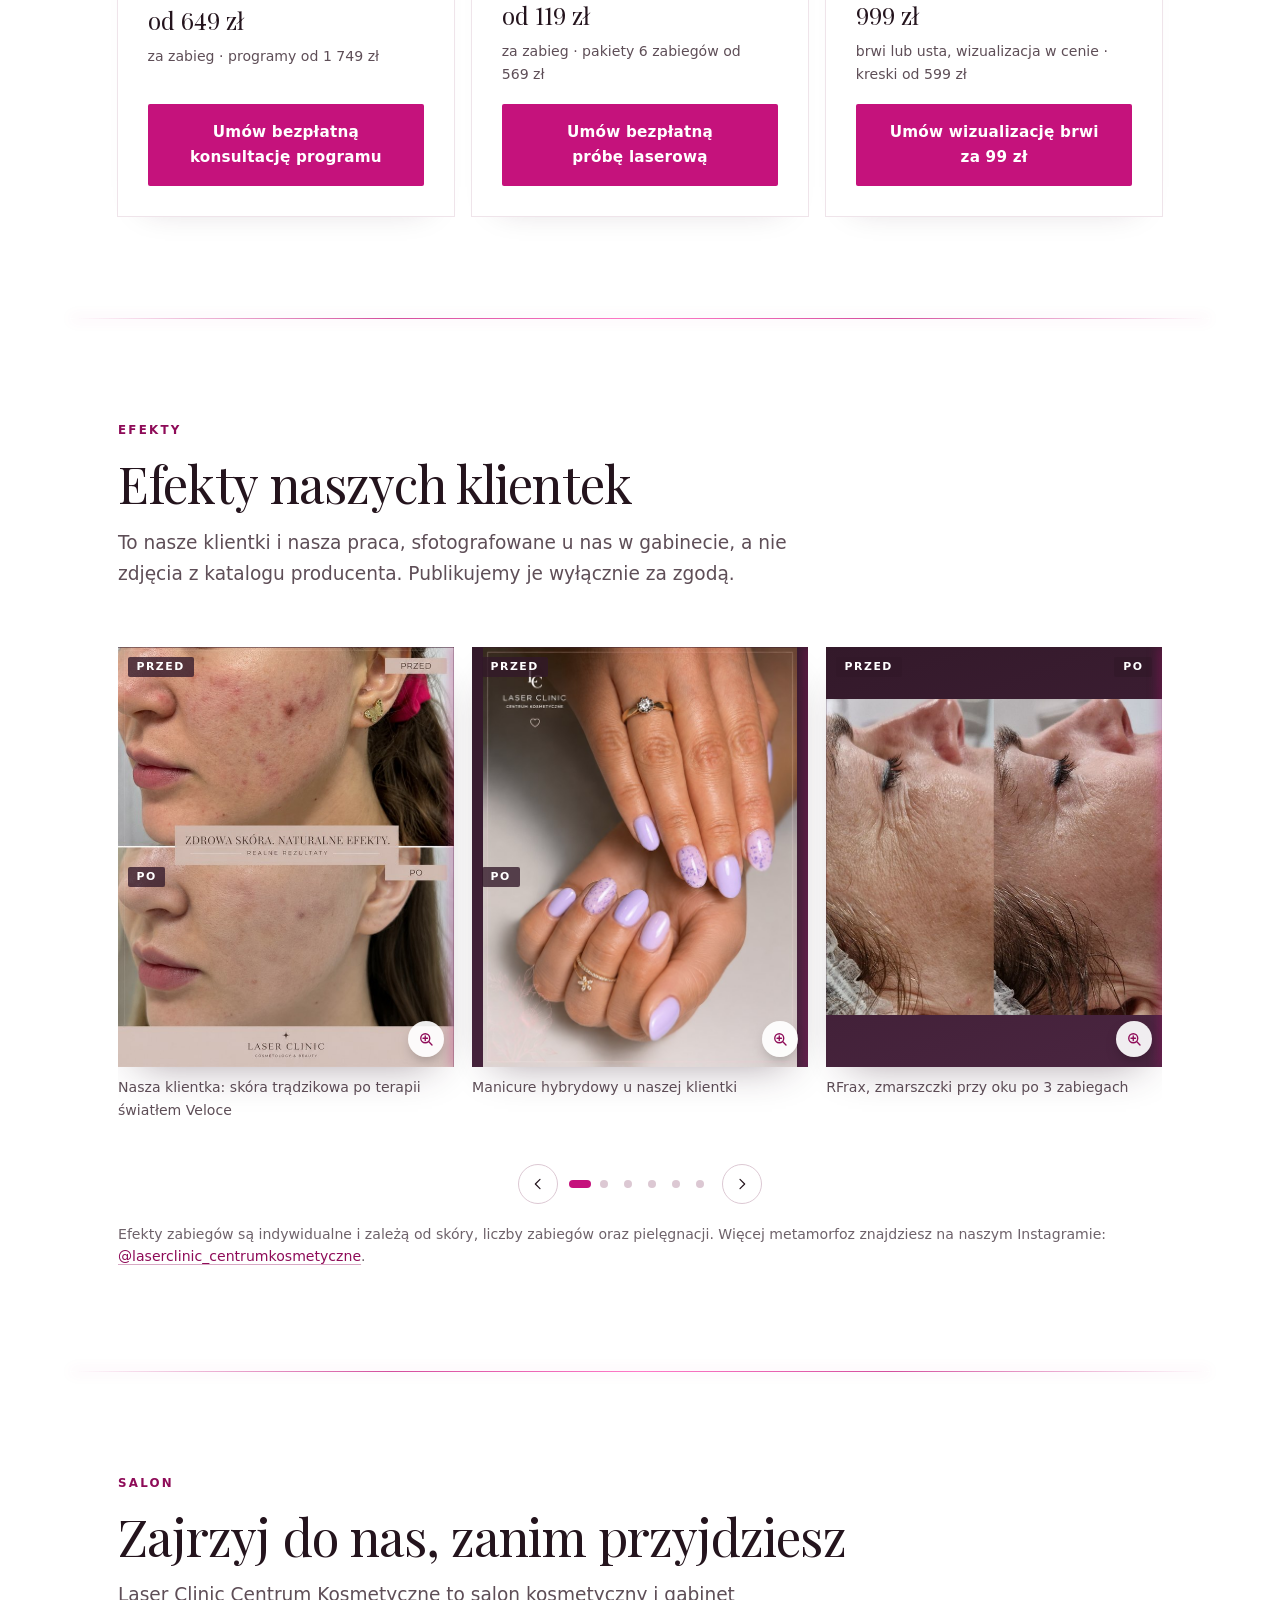
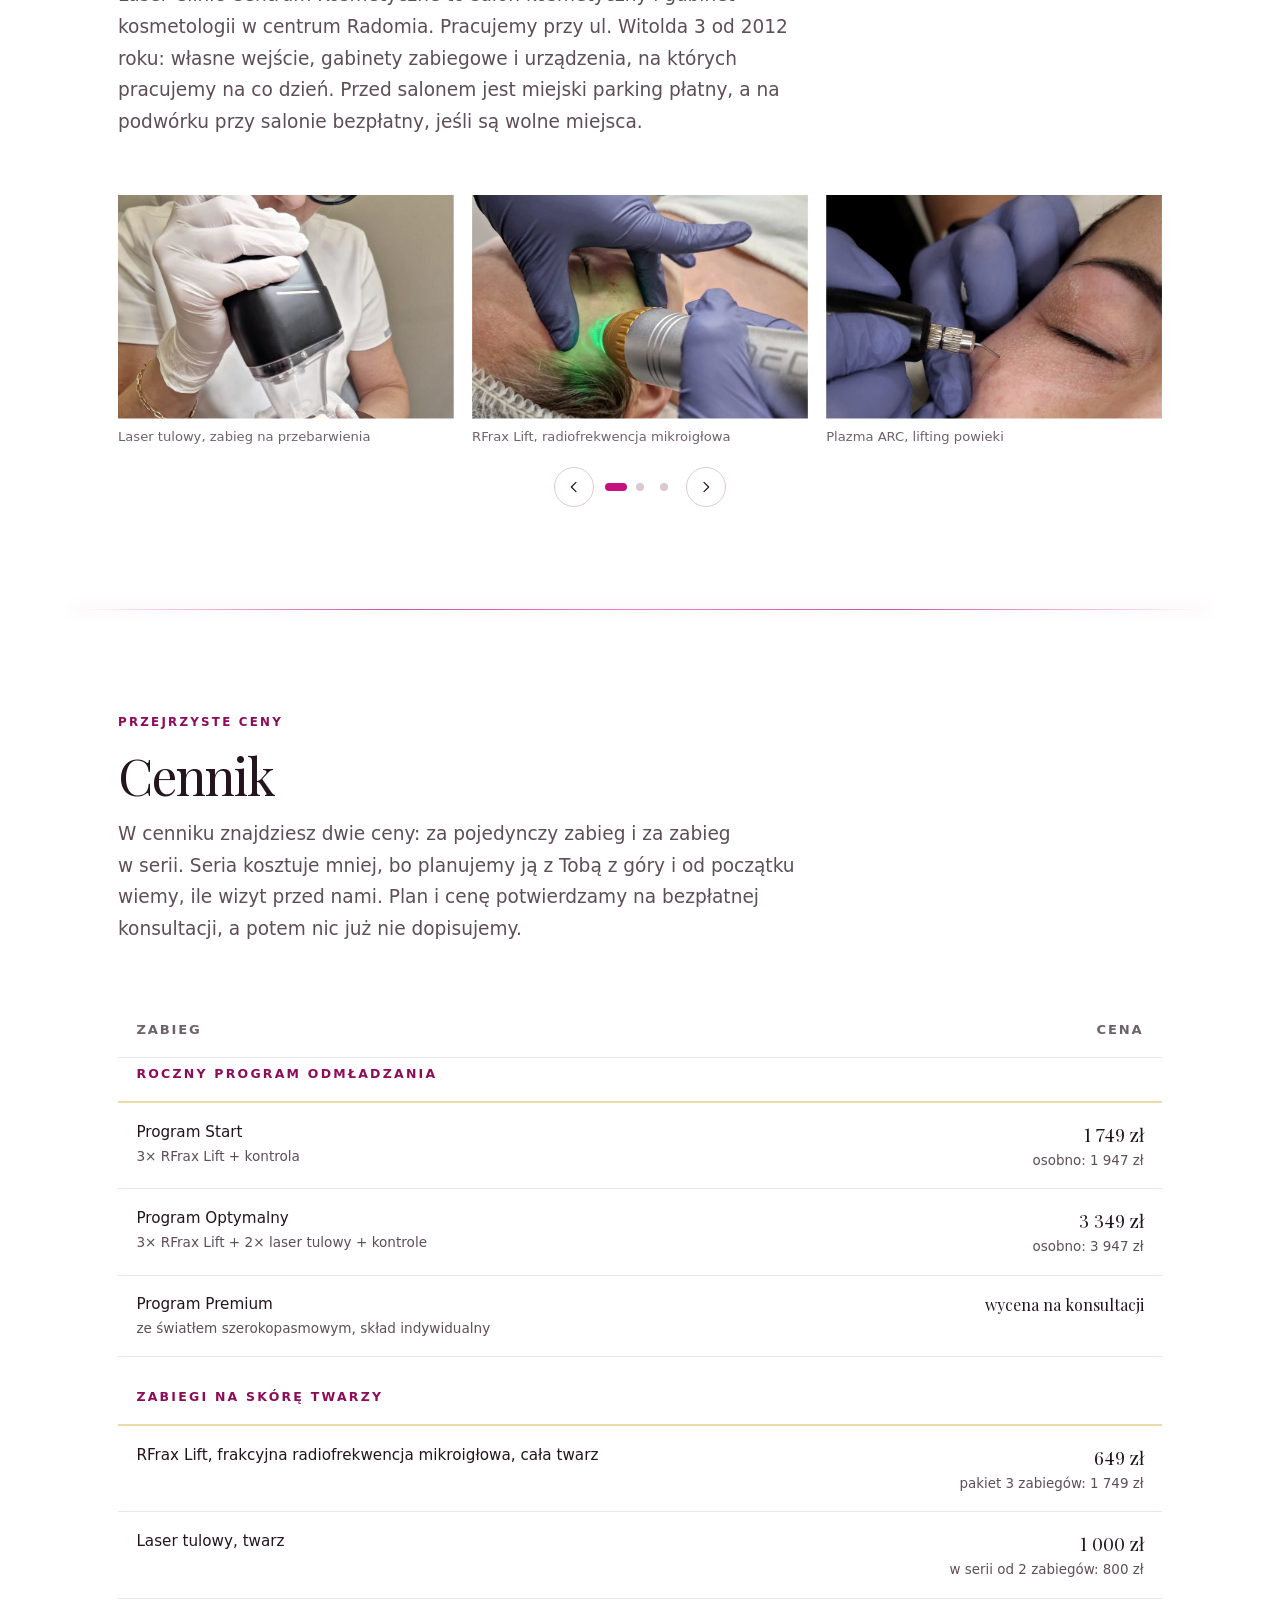
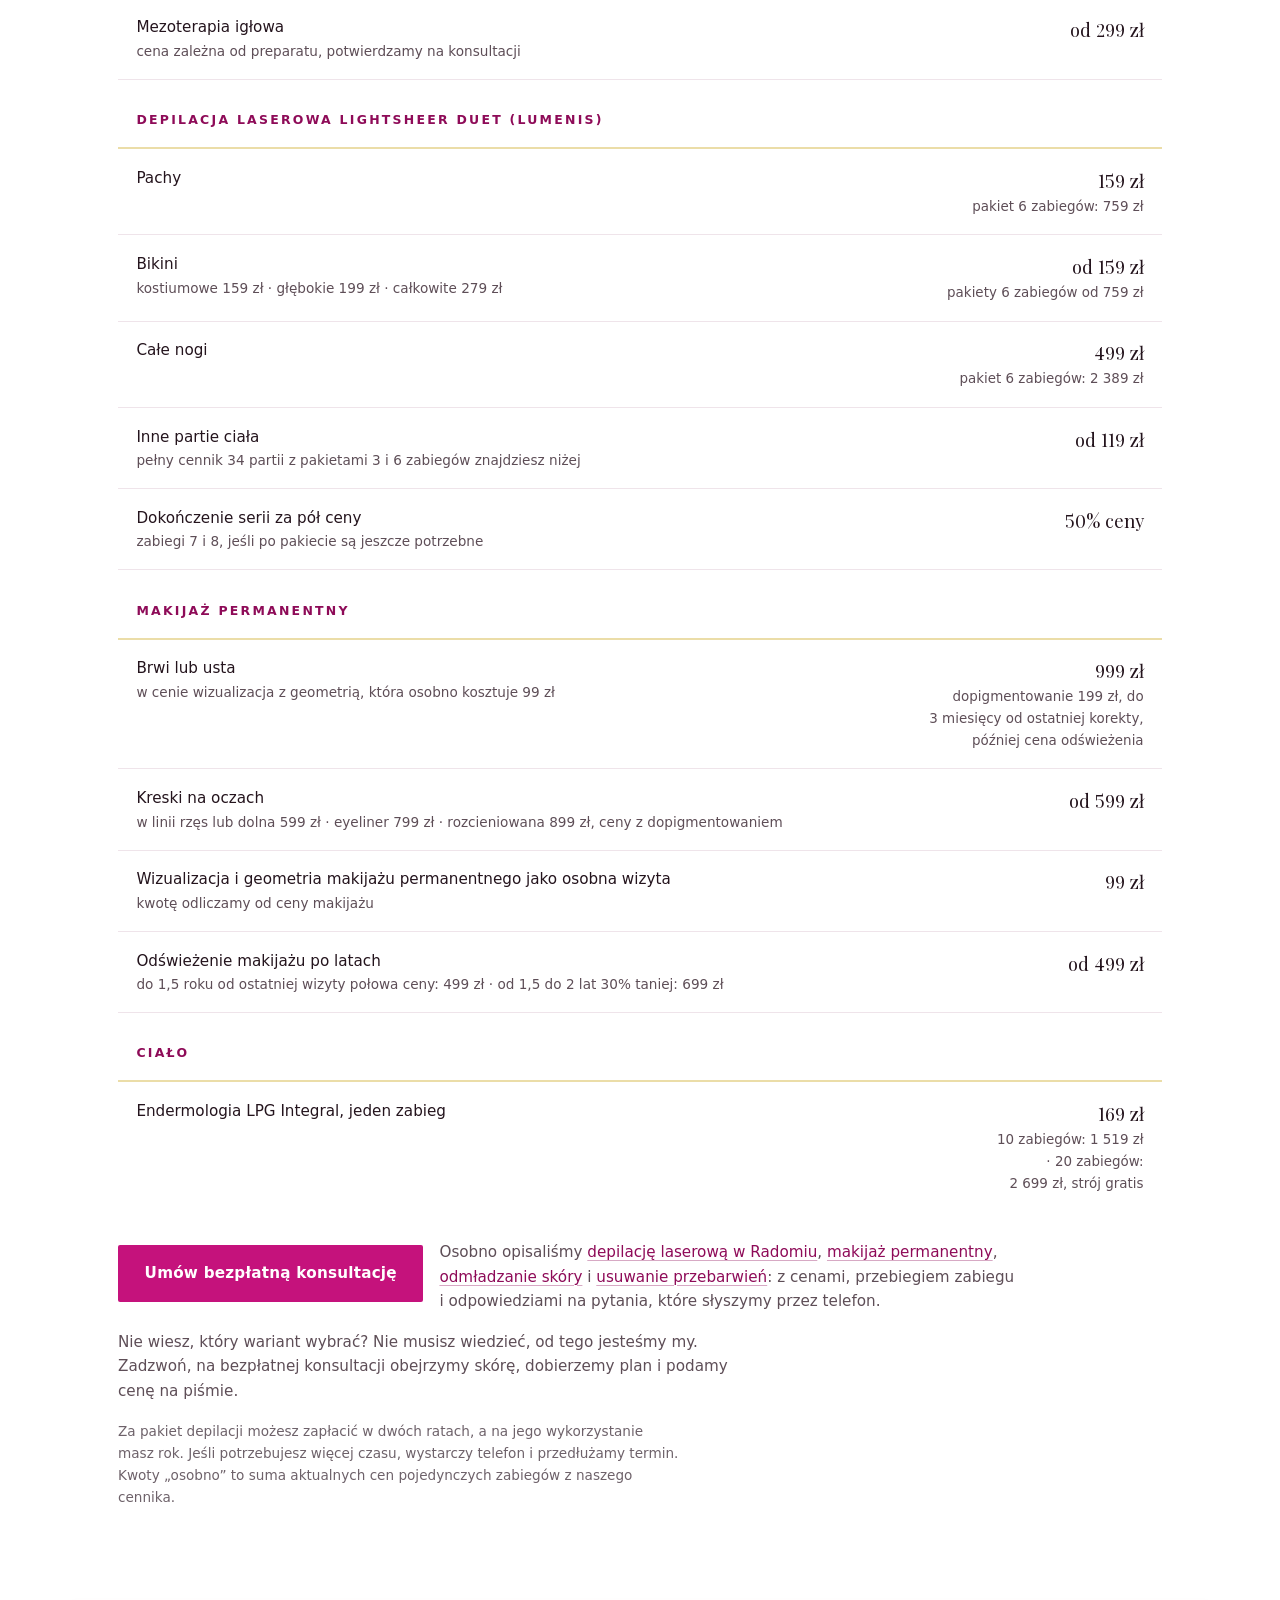
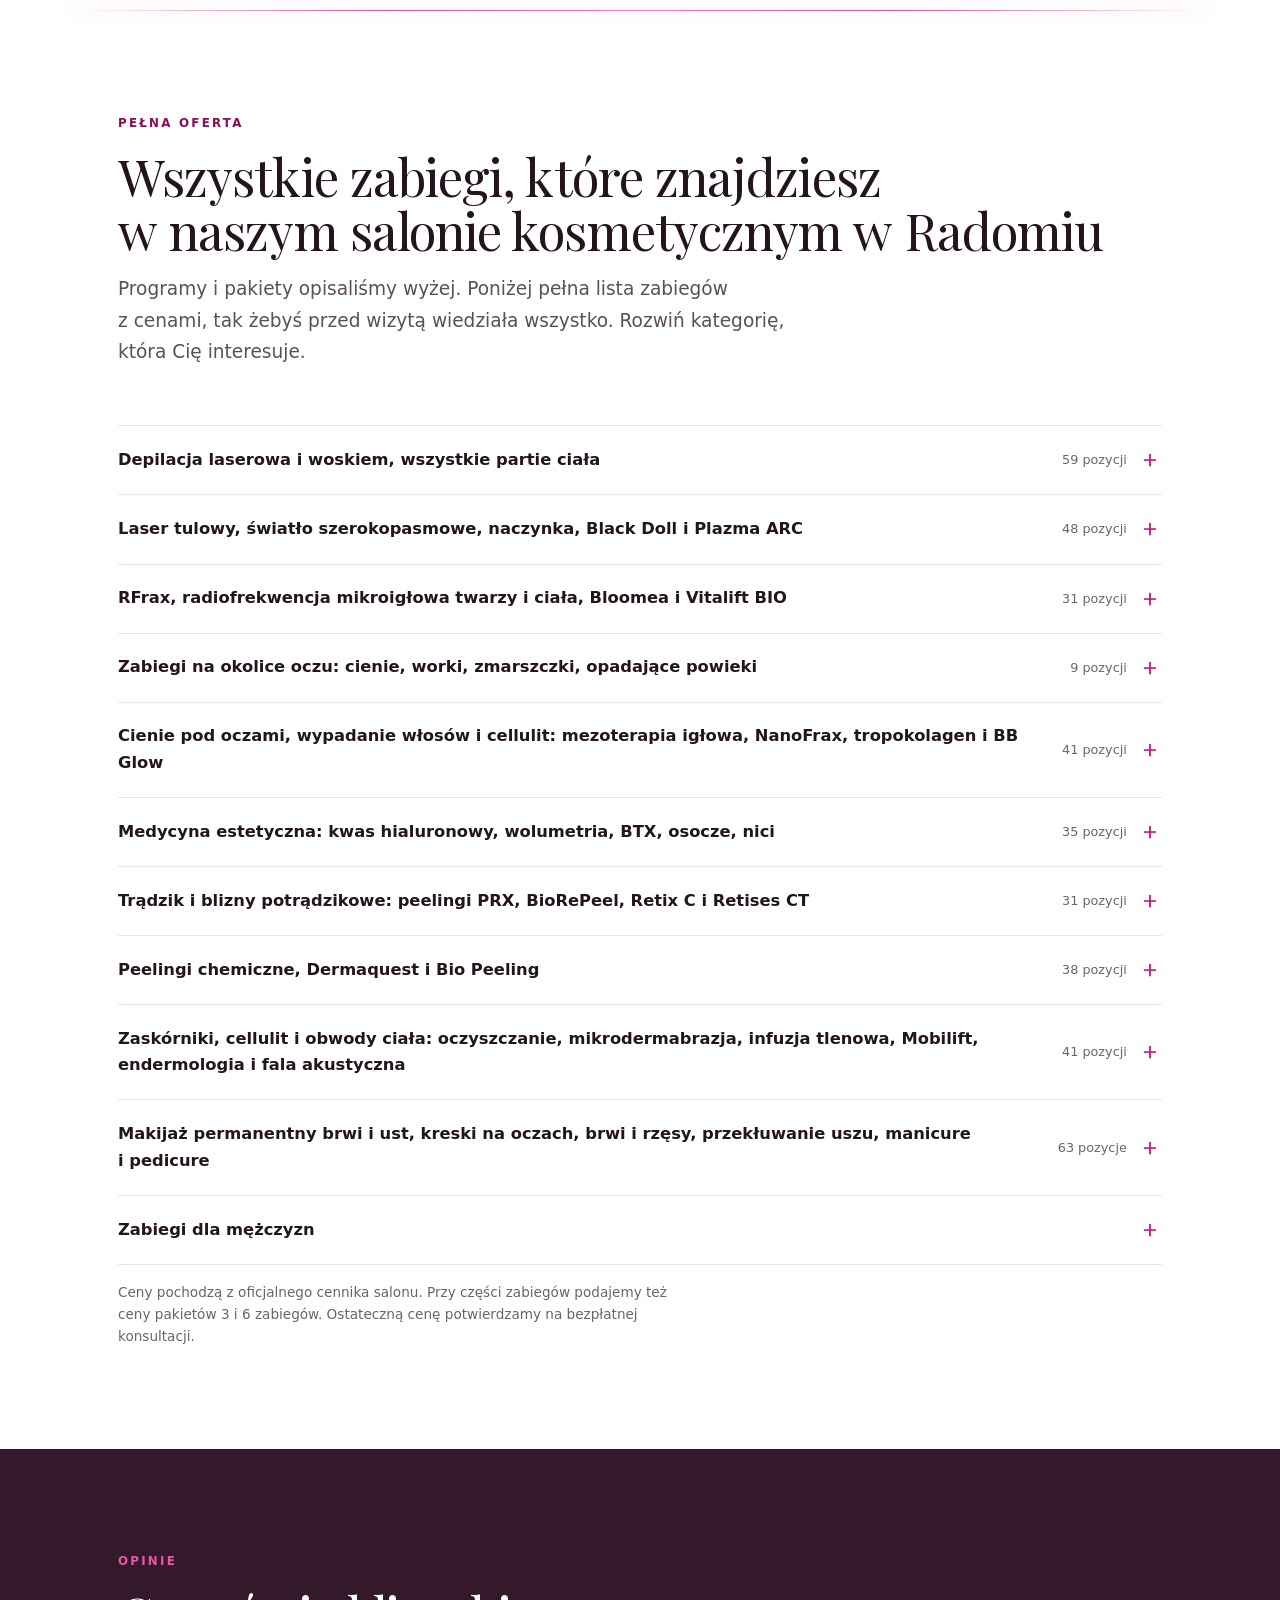
==== commit a1fbc4ff: "Odpowiedzi Kasi: plazma twarz z oczami 1500, opisy Sunekos, PRX, Retix, Retises" ====
--- a/v3/index.html
+++ b/v3/index.html
@@ -1473,7 +1473,7 @@
 <tr><td>Zmarszczki palacza</td><td class="price num"><span class="amt">499&nbsp;zł</span></td></tr>
 <tr><td>Policzki</td><td class="price num"><span class="amt">499&nbsp;zł</span></td></tr>
 <tr><td>Cała twarz · Plazma ARC</td><td class="price num"><span class="amt">799&nbsp;zł</span></td></tr>
-<tr><td>Cała twarz + oczy</td><td class="price num"><span class="amt">999&nbsp;zł</span></td></tr>
+<tr><td>Cała twarz + oczy</td><td class="price num"><span class="amt">1&nbsp;500&nbsp;zł</span></td></tr>
 <tr><td>Szyja</td><td class="price num"><span class="amt">649&nbsp;zł</span></td></tr>
 <tr><td>Dekolt</td><td class="price num"><span class="amt">699&nbsp;zł</span></td></tr>
 <tr><td>Szyja + dekolt</td><td class="price num"><span class="amt">999&nbsp;zł</span></td></tr>
@@ -1563,8 +1563,8 @@
 <tr><td>Filorga NCTF 135 HA · 3&nbsp;ml, głęboka rewitalizacja<span class="sub">pakiet 3&nbsp;zabiegów: 1&nbsp;079&nbsp;zł</span></td><td class="price num"><span class="amt">399&nbsp;zł</span></td></tr>
 <tr><td>Filorga NCTF 3&nbsp;ml · rewitalizacja<span class="sub">pakiet 3&nbsp;zabiegów: 939&nbsp;zł</span></td><td class="price num"><span class="amt">349&nbsp;zł</span></td></tr>
 <tr><td>Neauvia Hydro Deluxe 2,5&nbsp;ml · anti-aging/nawilżenie<span class="sub">pakiet 3&nbsp;zabiegów: 1&nbsp;479&nbsp;zł</span></td><td class="price num"><span class="amt">549&nbsp;zł</span></td></tr>
-<tr><td>Sunekos 200<span class="sub">odżywczy preparat do mezoterapii igłowej · pakiet 3&nbsp;zabiegów: 2&nbsp;429&nbsp;zł</span></td><td class="price num"><span class="amt">899&nbsp;zł</span></td></tr>
-<tr><td>Sunekos 1200<span class="sub">odżywczy preparat do mezoterapii igłowej · pakiet 3&nbsp;zabiegów: 2&nbsp;429&nbsp;zł</span></td><td class="price num"><span class="amt">899&nbsp;zł</span></td></tr>
+<tr><td>Sunekos 200<span class="sub">stymulator tkankowy do mezoterapii, wersje różnią się miejscem podania · pakiet 3&nbsp;zabiegów: 2&nbsp;429&nbsp;zł</span></td><td class="price num"><span class="amt">899&nbsp;zł</span></td></tr>
+<tr><td>Sunekos 1200<span class="sub">stymulator tkankowy do mezoterapii, wersje różnią się miejscem podania · pakiet 3&nbsp;zabiegów: 2&nbsp;429&nbsp;zł</span></td><td class="price num"><span class="amt">899&nbsp;zł</span></td></tr>
 <tr class="grp"><td colspan="2">MEZOTERAPIA IGŁOWA · ciało/skóra głowy</td></tr>
 <tr><td>Dr Cyj · 1&nbsp;ml, przerzedzone włosy i&nbsp;zakola<span class="sub">pakiet 3&nbsp;zabiegów: 1&nbsp;349&nbsp;zł</span></td><td class="price num"><span class="amt">499&nbsp;zł</span></td></tr>
 <tr><td>RRS XL Hair 5&nbsp;ml · stymulator wzrostu włosów<span class="sub">pakiet 3&nbsp;zabiegów: 939&nbsp;zł</span></td><td class="price num"><span class="amt">349&nbsp;zł</span></td></tr>
@@ -1655,7 +1655,7 @@
           <p>Peelingi złuszczające i&nbsp;liftingujące. Często proponujemy je jako przygotowanie skóry przed programem laserowym albo jako uzupełnienie między seriami. Część z&nbsp;nich, jak PRX i&nbsp;BioRePeel, dobieramy przy skórze trądzikowej. Przy nasilonym trądziku mówimy wprost, że potrzebna jest wizyta u&nbsp;dermatologa, a&nbsp;nasze zabiegi dobieramy wtedy jako uzupełnienie.</p>
           <div class="table-scroll" style="margin-bottom:1.2rem"><table>
             <tbody>
-<tr class="grp"><td colspan="2">PRX · zabieg liftingujący, także przy cerze trądzikowej</td></tr>
+<tr class="grp"><td colspan="2">PRX · peeling chemiczny, także przy cerze trądzikowej</td></tr>
 <tr><td>PRX (2&nbsp;ml) · Twarz + pielęgnacja w&nbsp;zależności od wskazań<span class="sub">pakiet 3&nbsp;zabiegów: 939&nbsp;zł</span></td><td class="price num"><span class="amt">349&nbsp;zł</span></td></tr>
 <tr><td>PRX (2&nbsp;ml) · Twarz + Roller lub NanoFrax Dermapen<span class="sub">pakiet 3&nbsp;zabiegów: 1&nbsp;479&nbsp;zł</span></td><td class="price num"><span class="amt">549&nbsp;zł</span></td></tr>
 <tr><td>PRX (2&nbsp;ml) · Szyja<span class="sub">pakiet 3&nbsp;zabiegów: 939&nbsp;zł</span></td><td class="price num"><span class="amt">349&nbsp;zł</span></td></tr>
@@ -1683,10 +1683,10 @@
 <tr><td>Twarz, szyja, dekolt + nakłuwanie (4&nbsp;ml)<span class="sub">pakiet 3&nbsp;zabiegów: 2&nbsp;019&nbsp;zł</span></td><td class="price num"><span class="amt">749&nbsp;zł</span></td></tr>
 <tr><td>Plecy (4&nbsp;ml)<span class="sub">pakiet 3&nbsp;zabiegów: 1&nbsp;619&nbsp;zł</span></td><td class="price num"><span class="amt">599&nbsp;zł</span></td></tr>
 <tr><td>Plecy + nakłuwanie (4&nbsp;ml)<span class="sub">pakiet 3&nbsp;zabiegów: 2&nbsp;019&nbsp;zł</span></td><td class="price num"><span class="amt">749&nbsp;zł</span></td></tr>
-<tr class="grp"><td colspan="2">RETIX C · odmłodzenie i&nbsp;rozjaśnienie cery</td></tr>
+<tr class="grp"><td colspan="2">RETIX C · peeling nakładany na twarz: odmłodzenie i&nbsp;rozjaśnienie cery</td></tr>
 <tr><td>Retix C · Cała twarz (retinol + Witamina C)<span class="sub">pakiet 3&nbsp;zabiegów: 939&nbsp;zł</span></td><td class="price num"><span class="amt">349&nbsp;zł</span></td></tr>
 <tr><td>Retix C · Cała twarz + nakłuwanie Dermapenem (NanoFrax)<span class="sub">pakiet 3&nbsp;zabiegów: 1&nbsp;479&nbsp;zł</span></td><td class="price num"><span class="amt">549&nbsp;zł</span></td></tr>
-<tr class="grp"><td colspan="2">RETISES CT · zabieg złuszczający z&nbsp;witaminą C i&nbsp;retinolem</td></tr>
+<tr class="grp"><td colspan="2">RETISES CT · peeling nakładany na twarz, z&nbsp;witaminą C i&nbsp;retinolem</td></tr>
 <tr><td>RETISES CT · Cała twarz + szyja + dekolt (Witamina C i&nbsp;retinol)</td><td class="price num"><span class="amt">349&nbsp;zł</span></td></tr>
 <tr><td>RETISES CT · Cała twarz + mikrodermabrazja</td><td class="price num"><span class="amt">399&nbsp;zł</span></td></tr>
 <tr><td>RETISES CT · Cała twarz + nakłuwanie Dermapen NanoFrax</td><td class="price num"><span class="amt">549&nbsp;zł</span></td></tr>
